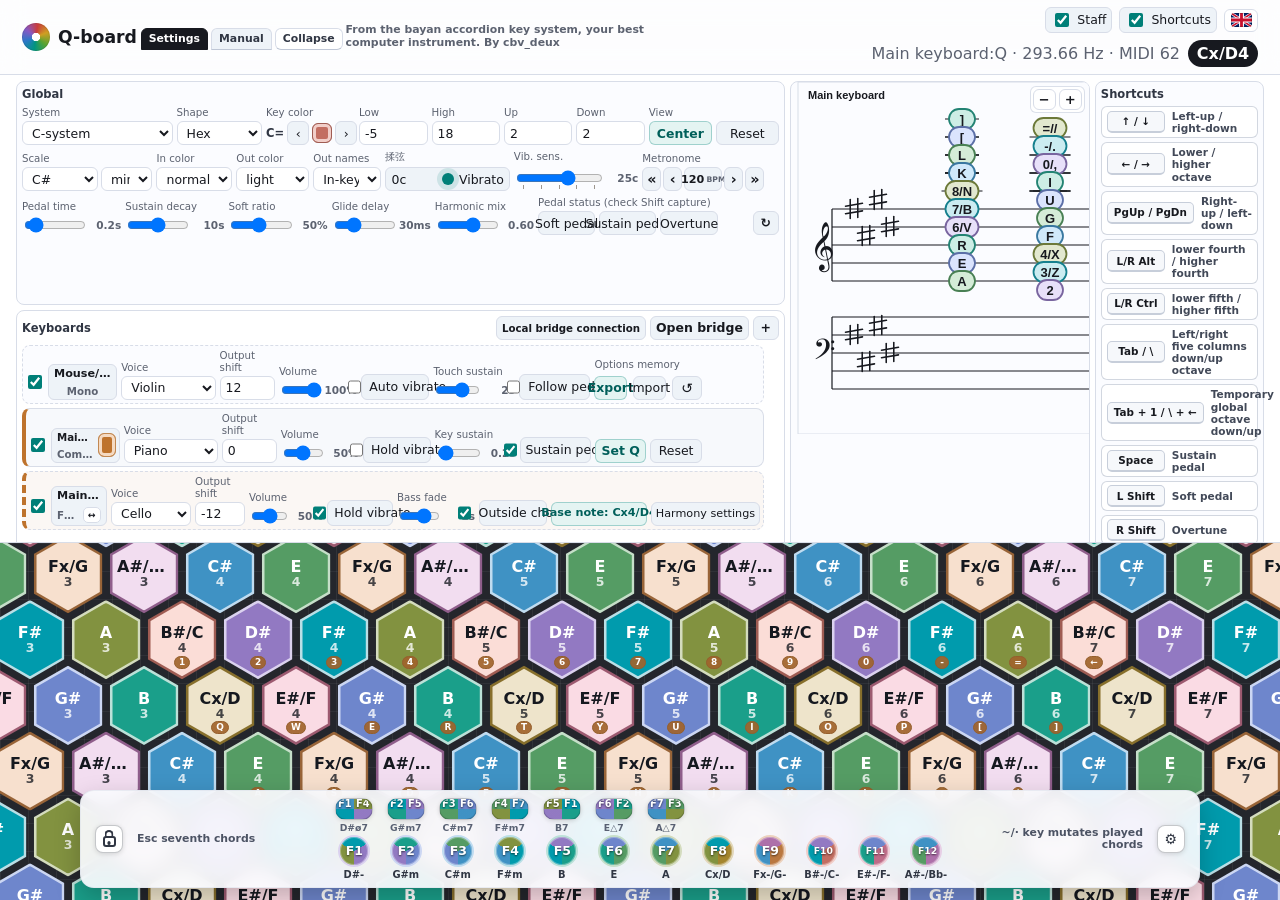
==== index.html @ 3a9ee8c2 "1" ====
<!doctype html>
<html lang="zh-CN">
<head>
  <meta charset="utf-8">
  <meta name="viewport" content="width=device-width, initial-scale=1">
  <title>Q-board / Q-键盘</title>
  <style>
    :root {
      color-scheme: light;
      --bg: #f4f7fb;
      --ink: #17191f;
      --muted: #5c6270;
      --line: #d8dde8;
      --panel: #ffffff;
      --panel-2: #eef3f8;
      --stage: #24262c;
      --accent: #007f78;
      --key-size: 66px;
      --key-slot-width: var(--key-size);
      --key-center-x: calc(var(--key-slot-width) + var(--key-gap));
      --key-step-y: calc(var(--key-center-x) * 0.8660254);
      --hex-height: calc(var(--key-size) * 1.2);
      --hex-width: calc(var(--hex-height) * 0.8660254);
      --round-size: calc(var(--key-size) * 1.1);
      --key-gap: 10px;
      --row-gap: 0px;
      --indent-step: calc(var(--key-center-x) * 0.5);
      --logo-rotation: 0deg;
      font-family:
        Inter, ui-sans-serif, system-ui, -apple-system, BlinkMacSystemFont,
        "Segoe UI", "Microsoft YaHei", sans-serif;
    }

    * {
      box-sizing: border-box;
    }

    html {
      height: 100%;
      overflow: hidden;
    }

    body {
      margin: 0;
      height: 100vh;
      height: 100dvh;
      min-height: 100vh;
      min-height: 100dvh;
      overflow: hidden;
      background: var(--bg);
      color: var(--ink);
    }

    button,
    input,
    select {
      font: inherit;
    }

    .app {
      height: 100vh;
      height: 100dvh;
      min-height: 0;
      display: flex;
      flex-direction: column;
      overflow: hidden;
    }

    .topbar {
      flex: 0 0 auto;
      display: flex;
      align-items: center;
      justify-content: space-between;
      gap: 10px;
      padding: 7px clamp(10px, 2vw, 22px);
      border-bottom: 1px solid var(--line);
      background: rgba(255, 255, 255, 0.78);
      backdrop-filter: blur(12px);
      position: sticky;
      top: 0;
      z-index: 4;
    }

    .top-actions {
      display: flex;
      align-items: center;
      justify-content: flex-end;
      flex-wrap: wrap;
      gap: 7px;
      margin-left: auto;
      min-width: 0;
    }

    .menu-tabs {
      display: flex;
      align-items: flex-end;
      gap: 3px;
      min-width: 0;
      flex: 1 1 auto;
      overflow-x: auto;
      scrollbar-width: thin;
    }

    .menu-tab {
      min-height: 22px;
      border: 1px solid var(--line);
      border-bottom-color: #bfc7d6;
      border-radius: 6px 6px 0 0;
      background: #eef3f8;
      color: #303643;
      padding: 2px 7px 3px;
      font-size: 0.68rem;
      font-weight: 800;
      white-space: nowrap;
      cursor: pointer;
    }

    .menu-tab.is-active {
      background: #17191f;
      border-color: #17191f;
      color: #ffffff;
    }

    .menu-tab.menu-collapse {
      border-radius: 6px;
      background: #ffffff;
    }

    .menu-tab.menu-collapse.is-active {
      background: #303643;
      border-color: #303643;
      color: #ffffff;
    }

    .mobile-menu-tab {
      display: none;
    }

    .brand {
      display: flex;
      align-items: center;
      gap: 8px;
      min-width: 0;
    }

    .mark {
      width: 28px;
      height: 28px;
      border-radius: 50%;
      background:
        radial-gradient(circle at 50% 50%, #ffffff 0 21%, transparent 22%),
        conic-gradient(from calc(8deg + var(--logo-rotation)), #c93c3c, #cf9e22, #58a331, #00957f, #2c78c8, #8759c4, #c93c3c);
      box-shadow: inset 0 0 0 1px rgba(0, 0, 0, 0.1);
      flex: 0 0 auto;
    }

    h1 {
      margin: 0;
      font-size: clamp(0.96rem, 1.35vw, 1.2rem);
      line-height: 1.08;
      letter-spacing: 0;
      white-space: nowrap;
    }

    .sr-only {
      position: absolute;
      width: 1px;
      height: 1px;
      padding: 0;
      margin: -1px;
      overflow: hidden;
      clip: rect(0, 0, 0, 0);
      white-space: nowrap;
      border: 0;
    }

    .language-picker {
      position: relative;
      width: 34px;
      height: 23px;
      display: grid;
      place-items: center;
      flex: 0 0 auto;
      border: 1px solid var(--line);
      border-radius: 6px;
      background: #ffffff;
    }

    .top-staff-toggle,
    .top-shortcuts-toggle {
      min-height: 23px;
      padding: 1px 7px;
      border-radius: 6px;
      font-size: 0.68rem;
      line-height: 1;
      flex: 0 0 auto;
      white-space: nowrap;
    }

    .language-picker:focus-within {
      outline: 3px solid rgba(0, 127, 120, 0.24);
      outline-offset: 2px;
    }

    .language-picker select {
      position: absolute;
      inset: 0;
      width: 100%;
      height: 100%;
      appearance: none;
      -webkit-appearance: none;
      opacity: 0;
      cursor: pointer;
    }

    .flag-badge {
      position: relative;
      width: 21px;
      height: 14px;
      overflow: hidden;
      border-radius: 3px;
      box-shadow: inset 0 0 0 1px rgba(0, 0, 0, 0.18);
      background: #eef3f8;
    }

    .flag-badge::before,
    .flag-badge::after {
      content: "";
      position: absolute;
      pointer-events: none;
    }

    .flag-badge[data-flag="cn"] {
      background:
        #de2910
        url("data:image/svg+xml,%3Csvg xmlns='http://www.w3.org/2000/svg' viewBox='0 0 30 20'%3E%3Crect width='30' height='20' fill='%23de2910'/%3E%3Cpath id='s' d='M0-1.45.43-.45 1.52-.45.64.18.98 1.2 0 .58-.98 1.2-.64.18-1.52-.45-.43-.45z' fill='%23ffde00'/%3E%3Cuse href='%23s' transform='translate(5 5) scale(2.05)'/%3E%3Cuse href='%23s' transform='translate(10.2 2.2) rotate(22) scale(.72)'/%3E%3Cuse href='%23s' transform='translate(12.2 4.4) rotate(45) scale(.72)'/%3E%3Cuse href='%23s' transform='translate(12.1 7.2) rotate(68) scale(.72)'/%3E%3Cuse href='%23s' transform='translate(10.1 9.4) rotate(88) scale(.72)'/%3E%3C/svg%3E")
        center / 100% 100% no-repeat;
    }

    .flag-badge[data-flag="gb"] {
      background:
        #012169
        url("data:image/svg+xml,%3Csvg xmlns='http://www.w3.org/2000/svg' viewBox='0 0 60 40'%3E%3Crect width='60' height='40' fill='%23012169'/%3E%3Cpath d='M0 0 60 40M60 0 0 40' stroke='%23fff' stroke-width='8'/%3E%3Cpath d='M0 0 60 40M60 0 0 40' stroke='%23c8102e' stroke-width='4.6'/%3E%3Cpath d='M30 0v40M0 20h60' stroke='%23fff' stroke-width='14'/%3E%3Cpath d='M30 0v40M0 20h60' stroke='%23c8102e' stroke-width='8'/%3E%3C/svg%3E")
        center / 100% 100% no-repeat;
    }

    .flag-badge[data-flag="fr"] {
      background: linear-gradient(90deg, #0055a4 0 33.33%, #ffffff 33.33% 66.66%, #ef4135 66.66%);
    }

    .flag-badge[data-flag="de"] {
      background: linear-gradient(#000000 0 33.33%, #dd0000 33.33% 66.66%, #ffce00 66.66%);
    }

    .flag-badge[data-flag="es"] {
      background: linear-gradient(#aa151b 0 25%, #f1bf00 25% 75%, #aa151b 75%);
    }

    .flag-badge[data-flag="br"] {
      background:
        #009b3a
        url("data:image/svg+xml,%3Csvg xmlns='http://www.w3.org/2000/svg' viewBox='0 0 30 20'%3E%3Crect width='30' height='20' fill='%23009b3a'/%3E%3Cpath d='M15 2.2 27.2 10 15 17.8 2.8 10z' fill='%23ffdf00'/%3E%3Ccircle cx='15' cy='10' r='4.35' fill='%23002776'/%3E%3Cpath d='M10.8 8.8c3.2-1 6.2-.4 8.4 1.4' fill='none' stroke='%23fff' stroke-width='.72'/%3E%3C/svg%3E")
        center / 100% 100% no-repeat;
    }

    .flag-badge[data-flag="jp"] {
      background:
        #ffffff
        url("data:image/svg+xml,%3Csvg xmlns='http://www.w3.org/2000/svg' viewBox='0 0 30 20'%3E%3Crect width='30' height='20' fill='%23fff'/%3E%3Ccircle cx='15' cy='10' r='5.2' fill='%23bc002d'/%3E%3C/svg%3E")
        center / 100% 100% no-repeat;
    }

    .flag-badge[data-flag="sa"] {
      background:
        #006c35
        url("data:image/svg+xml,%3Csvg xmlns='http://www.w3.org/2000/svg' viewBox='0 0 30 20'%3E%3Crect width='30' height='20' fill='%23006c35'/%3E%3Crect x='6' y='9.1' width='18' height='1.15' rx='.55' fill='%23fff'/%3E%3Cpath d='M8 12.6h14.2c-1.3 1.3-4.8 1.8-8.2 1.8-3 0-5.1-.6-6-1.8z' fill='%23fff'/%3E%3C/svg%3E")
        center / 100% 100% no-repeat;
    }

    .flag-badge[data-flag="ru"] {
      background: linear-gradient(#ffffff 0 33.33%, #0039a6 33.33% 66.66%, #d52b1e 66.66%);
    }

    .flag-badge[data-flag="it"] {
      background: linear-gradient(90deg, #009246 0 33.33%, #ffffff 33.33% 66.66%, #ce2b37 66.66%);
    }

    .flag-badge[data-flag="my"] {
      background:
        #cc0001
        url("data:image/svg+xml,%3Csvg xmlns='http://www.w3.org/2000/svg' viewBox='0 0 42 28'%3E%3Cpath d='M0 0h42v28H0z' fill='%23fff'/%3E%3Cg fill='%23cc0001'%3E%3Cpath d='M0 0h42v2H0zM0 4h42v2H0zM0 8h42v2H0zM0 12h42v2H0zM0 16h42v2H0zM0 20h42v2H0zM0 24h42v2H0z'/%3E%3C/g%3E%3Cpath d='M0 0h21v16H0z' fill='%23010066'/%3E%3Ccircle cx='8.5' cy='8' r='4.7' fill='%23ffcc00'/%3E%3Ccircle cx='10.2' cy='8' r='4.7' fill='%23010066'/%3E%3Cpath d='M15.8 4.2l.7 2.2 2.2-.7-1.4 1.9 1.9 1.4-2.3.1.1 2.3-1.5-1.8-1.8 1.5.6-2.2-2.2-.6 2-1.2-1.2-2 2.1.8z' fill='%23ffcc00'/%3E%3C/svg%3E")
        center / 100% 100% no-repeat;
    }

    .flag-badge[data-flag="vn"] {
      background:
        #da251d
        url("data:image/svg+xml,%3Csvg xmlns='http://www.w3.org/2000/svg' viewBox='0 0 30 20'%3E%3Crect width='30' height='20' fill='%23da251d'/%3E%3Cpath d='M15 3.2l1.8 5.2h5.5l-4.5 3.2 1.7 5.2-4.5-3.2-4.5 3.2 1.7-5.2-4.5-3.2h5.5z' fill='%23ffdf00'/%3E%3C/svg%3E")
        center / 100% 100% no-repeat;
    }

    .flag-badge[data-flag="tr"] {
      background:
        #e30a17
        url("data:image/svg+xml,%3Csvg xmlns='http://www.w3.org/2000/svg' viewBox='0 0 30 20'%3E%3Crect width='30' height='20' fill='%23e30a17'/%3E%3Ccircle cx='12' cy='10' r='5.2' fill='%23fff'/%3E%3Ccircle cx='13.5' cy='10' r='4.1' fill='%23e30a17'/%3E%3Cpath d='M19.2 6.7l.8 2.1 2.2-.1-1.7 1.4.8 2.1-1.9-1.2-1.7 1.4.5-2.2-1.9-1.2 2.2-.2z' fill='%23fff'/%3E%3C/svg%3E")
        center / 100% 100% no-repeat;
    }

    .flag-badge[data-flag="kr"] {
      background:
        #ffffff
        url("data:image/svg+xml,%3Csvg xmlns='http://www.w3.org/2000/svg' viewBox='0 0 30 20'%3E%3Crect width='30' height='20' fill='%23fff'/%3E%3Cg transform='translate(15 10) rotate(-33)'%3E%3Cpath d='M0-4a4 4 0 1 1 0 8 2 2 0 1 0 0-4 2 2 0 1 1 0-4z' fill='%23cd2e3a'/%3E%3Cpath d='M0 4a4 4 0 1 1 0-8 2 2 0 1 0 0 4 2 2 0 1 1 0 4z' fill='%230047a0'/%3E%3C/g%3E%3Cg stroke='%23000' stroke-width='1.05'%3E%3Cpath d='M5.4 4.2l4.2 2.8M4.5 5.6l4.2 2.8M20.4 13l4.2 2.8M21.3 11.6l4.2 2.8M21.3 4.2l-4.2 2.8M22.2 5.6L18 8.4M8.7 11.6l-4.2 2.8M9.6 13l-4.2 2.8'/%3E%3C/g%3E%3C/svg%3E")
        center / 100% 100% no-repeat;
    }

    .readout {
      display: flex;
      align-items: center;
      justify-content: flex-end;
      gap: 8px;
      min-width: 250px;
      color: var(--muted);
      text-align: right;
    }

    .readout strong {
      display: inline-flex;
      min-width: 70px;
      justify-content: center;
      padding: 4px 8px;
      border-radius: 999px;
      background: #17191f;
      color: #fff;
      letter-spacing: 0;
    }

    .app-tagline {
      max-width: 360px;
      color: var(--muted);
      font-size: 0.68rem;
      font-weight: 750;
      line-height: 1.18;
      text-align: left;
      flex: 0 1 360px;
    }

    .controls {
      flex: 0 0 auto;
      display: grid;
      grid-template-columns: minmax(0, 1fr);
      grid-template-areas: "panel";
      gap: 5px;
      max-height: min(52vh, 560px);
      max-height: min(52dvh, 560px);
      padding: 6px clamp(7px, 1.4vw, 16px);
      overflow: auto;
      border-bottom: 1px solid var(--line);
      background: var(--panel);
      align-items: start;
      overscroll-behavior: contain;
    }

    .controls.is-collapsed {
      display: none;
    }

    .control-section {
      display: grid;
      gap: 5px;
      padding: 5px;
      border: 1px solid var(--line);
      border-radius: 8px;
      background: #fbfcff;
      align-content: start;
    }

    .global-section {
      grid-area: global;
    }

    .shortcut-section {
      grid-area: shortcuts;
    }

    .manual-section {
      grid-area: manual;
    }

    .section-heading {
      color: #303643;
      font-size: 0.72rem;
      font-weight: 800;
    }

    .control-grid {
      display: grid;
      grid-template-columns:
        minmax(92px, 0.88fr)
        minmax(58px, 0.5fr)
        minmax(74px, 0.52fr)
        repeat(4, minmax(44px, 0.4fr))
        minmax(112px, 0.76fr);
      gap: 4px;
      align-items: end;
    }

    .layout-row .view-control .button-group {
      grid-template-columns: repeat(2, minmax(42px, 1fr));
    }

    .control-grid.music-row {
      grid-template-columns:
        minmax(98px, 0.86fr)
        minmax(56px, 0.5fr)
        minmax(52px, 0.48fr)
        minmax(58px, 0.45fr)
        minmax(92px, 0.82fr)
        minmax(92px, 0.82fr)
        minmax(112px, 0.9fr);
    }

    .control-grid.pedal-row {
      grid-template-columns:
        repeat(5, minmax(76px, 0.68fr))
        minmax(230px, 1.65fr);
      gap: 4px;
      align-items: end;
    }

    .pedal-state-buttons {
      display: grid;
      grid-template-columns: repeat(4, minmax(48px, 1fr));
      gap: 4px;
    }

    .keyboard-section-head {
      display: flex;
      align-items: center;
      justify-content: space-between;
      gap: 8px;
    }

    .keyboard-head-actions {
      display: flex;
      align-items: center;
      justify-content: flex-end;
      gap: 4px;
    }

    .bridge-head-button {
      min-height: 24px;
      padding: 2px 7px;
      border-radius: 6px;
      font-size: 0.68rem;
      font-weight: 800;
      white-space: nowrap;
    }

    .add-hid-button,
    .pedal-mirror-toggle {
      width: 26px;
      min-height: 24px;
      padding: 0;
      border-radius: 7px;
      font-size: 0.92rem;
      font-weight: 900;
      line-height: 1;
    }

    .pedal-mirror-toggle {
      justify-self: end;
    }

    .shortcut-list {
      display: grid;
      gap: 4px;
      align-content: start;
      margin: 0;
    }

    .shortcut-list dt,
    .shortcut-list dd {
      margin: 0;
    }

    .shortcut-item {
      display: grid;
      grid-template-columns: minmax(58px, auto) minmax(0, 1fr);
      gap: 7px;
      align-items: center;
      padding: 3px 5px;
      border: 1px solid rgba(178, 187, 202, 0.58);
      border-radius: 6px;
      background: #ffffff;
    }

    .shortcut-key {
      display: inline-flex;
      justify-content: center;
      align-items: center;
      min-height: 22px;
      padding: 2px 6px;
      border: 1px solid #c7ceda;
      border-bottom-width: 2px;
      border-radius: 5px;
      background: #f6f8fb;
      color: #17191f;
      font-size: 0.65rem;
      font-weight: 900;
      line-height: 1;
      text-align: center;
    }

    .shortcut-desc {
      color: #424958;
      font-size: 0.66rem;
      font-weight: 700;
      line-height: 1.15;
    }

    .inline-pair {
      display: grid;
      grid-template-columns: 1fr 0.68fr;
      gap: 3px;
    }

    .control-grid > *,
    .profile-row > * {
      min-width: 0;
    }

    .control {
      display: grid;
      gap: 3px;
      min-width: 0;
    }

    .control label,
    .group-label {
      font-size: 0.64rem;
      color: var(--muted);
    }

    .control select,
    .control input[type="number"],
    .control input[type="range"] {
      width: 100%;
      min-width: 0;
    }

    select,
    input[type="number"] {
      min-height: 24px;
      border: 1px solid var(--line);
      border-radius: 6px;
      background: #fff;
      color: var(--ink);
      padding: 2px 5px;
      outline: none;
      font-size: 0.78rem;
    }

    select:focus,
    input[type="number"]:focus,
    input[type="range"]:focus-visible,
    button:focus-visible,
    .vibrato-pad:focus-visible {
      outline: 3px solid rgba(0, 127, 120, 0.24);
      outline-offset: 2px;
    }

    .button-group {
      display: grid;
      grid-template-columns: repeat(3, minmax(42px, 1fr));
      gap: 4px;
    }

    .button-group.two {
      grid-template-columns: repeat(2, minmax(42px, 1fr));
    }

    .color-stepper {
      display: grid;
      grid-template-columns: auto 22px 20px 22px;
      gap: 3px;
      align-items: center;
      min-height: 24px;
    }

    .color-step {
      min-width: 0;
      width: 22px;
      padding: 0;
    }

    .metronome-stepper {
      display: grid;
      grid-template-columns: 19px 19px minmax(38px, 0.72fr) 19px 19px;
      gap: 2px;
      align-items: center;
      min-height: 24px;
    }

    .metro-step,
    .metro-display {
      min-width: 0;
      min-height: 24px;
      border: 1px solid var(--line);
      border-radius: 6px;
      background: var(--panel-2);
      color: var(--ink);
      cursor: pointer;
    }

    .metro-step {
      padding: 0;
      font-size: 0.9rem;
      font-weight: 900;
      line-height: 1;
    }

    .metro-display {
      display: inline-flex;
      align-items: center;
      justify-content: center;
      gap: 2px;
      padding: 0 2px;
      font-size: 0.7rem;
      font-weight: 900;
      white-space: nowrap;
    }

    .metro-display small {
      color: var(--muted);
      font-size: 0.48rem;
      font-weight: 900;
    }

    .metro-step:hover,
    .metro-display:hover {
      border-color: rgba(0, 127, 120, 0.42);
      background: #eef8f6;
    }

    .metro-display.is-active {
      border-color: #17191f;
      background: #17191f;
      color: #fff;
    }

    .metro-display.is-active small {
      color: rgba(255, 255, 255, 0.72);
    }

    .pedal-toggle.is-active {
      border-color: #17191f;
      background: #17191f;
      color: #fff;
    }

    .color-equals {
      color: #303643;
      font-size: 0.72rem;
      font-weight: 800;
      text-align: right;
      white-space: nowrap;
    }

    .color-swatch {
      --swatch-hue: 5;
      width: 20px;
      height: 20px;
      border: 1px solid hsl(var(--swatch-hue) 48% 54%);
      border-radius: 6px;
      background: hsl(var(--swatch-hue) 62% 46%);
      box-shadow: inset 0 0 0 3px hsl(var(--swatch-hue) 72% 86%);
    }

    @supports (color: oklch(60% 0.1 30)) {
      .color-swatch {
        border-color: oklch(55% 0.09 var(--swatch-hue));
        background: oklch(63% 0.11 var(--swatch-hue));
        box-shadow: inset 0 0 0 3px oklch(88% 0.04 var(--swatch-hue));
      }
    }

    .keyboard-section {
      grid-area: keyboard;
      grid-template-rows: auto minmax(0, auto);
      align-content: start;
      background: #ffffff;
    }

    .keyboard-layout {
      display: block;
      min-width: 0;
      min-height: 0;
      overflow-y: auto;
      overscroll-behavior: contain;
      scrollbar-gutter: stable;
    }

    .keyboard-layout.has-fixed-profile-height {
      height: var(--keyboard-settings-height);
    }

    .keyboard-section-body {
      display: grid;
      grid-template-columns: minmax(0, 1fr);
      gap: 5px;
      min-width: 0;
      align-items: start;
    }

    .keyboard-section-body.is-bridge-open {
      grid-template-columns: 92px minmax(0, 1fr);
    }

    .bridge-panel {
      display: grid;
      grid-template-rows: auto auto auto minmax(0, 1fr) auto;
      gap: 6px;
      width: 92px;
      height: var(--keyboard-settings-height, auto);
      min-height: 0;
      padding: 6px;
      overflow: hidden;
      border: 1px solid var(--line);
      border-radius: 7px;
      background: #f7f9fc;
      text-align: center;
    }

    .bridge-panel[hidden] {
      display: none;
    }

    .bridge-panel-title {
      overflow: hidden;
      font-size: 0.72rem;
      font-weight: 900;
      text-overflow: ellipsis;
      white-space: nowrap;
    }

    .bridge-panel-status {
      display: grid;
      justify-items: center;
      gap: 3px;
      font-size: 0.63rem;
      font-weight: 800;
      line-height: 1.2;
    }

    .bridge-status-dot {
      width: 9px;
      height: 9px;
      border: 1px solid #a6afbd;
      border-radius: 50%;
      background: #d8dde6;
    }

    .bridge-panel.is-connected .bridge-status-dot {
      border-color: #278a59;
      background: #43bc78;
    }

    .bridge-panel-clients,
    .bridge-panel-path {
      overflow: hidden;
      color: var(--muted);
      font-size: 0.57rem;
      line-height: 1.25;
      overflow-wrap: anywhere;
    }

    .bridge-panel-path {
      align-self: start;
      max-height: 100%;
    }

    .bridge-panel-button {
      width: 100%;
      min-height: 28px;
      padding: 2px;
      font-size: 0.64rem;
    }

    .bridge-directory-dialog {
      width: min(520px, calc(100vw - 24px));
      padding: 0;
      overflow: hidden;
      border: 1px solid var(--line-strong);
      border-radius: 8px;
      box-shadow: 0 18px 54px rgba(23, 25, 31, 0.24);
      background: #ffffff;
      color: var(--ink);
    }

    .bridge-directory-dialog::backdrop {
      background: rgba(23, 25, 31, 0.3);
    }

    .bridge-directory-head {
      display: flex;
      align-items: center;
      justify-content: space-between;
      gap: 8px;
      padding: 9px 11px;
      border-bottom: 1px solid var(--line);
      font-weight: 900;
    }

    .bridge-directory-body {
      display: grid;
      gap: 9px;
      padding: 11px;
    }

    .bridge-directory-body label {
      display: grid;
      gap: 4px;
      color: var(--muted);
      font-size: 0.72rem;
      font-weight: 800;
    }

    .bridge-directory-body input[type="text"] {
      width: 100%;
      min-height: 34px;
    }

    .bridge-directory-actions {
      display: grid;
      grid-template-columns: repeat(3, minmax(0, 1fr));
      gap: 5px;
    }

    .bass-base-button {
      white-space: normal;
      line-height: 1.15;
      overflow-wrap: anywhere;
    }

    .profile-rows {
      display: grid;
      gap: 4px;
    }

    .profile-row {
      --profile-hue: 5;
      display: grid;
      grid-template-columns:
        minmax(78px, 0.56fr)
        minmax(80px, 0.58fr)
        minmax(50px, 0.34fr)
        minmax(74px, 0.48fr)
        minmax(66px, 0.42fr)
        minmax(78px, 0.5fr)
        minmax(68px, 0.44fr)
        minmax(96px, 0.66fr)
        minmax(54px, auto);
      gap: 4px;
      align-items: end;
      padding: 3px;
      border: 1px solid var(--line);
      border-radius: 8px;
      background: #f7f9fc;
    }

    .profile-row[data-profile-color] {
      border-left: 4px solid hsl(var(--profile-hue) 62% 46%);
    }

    .profile-row.is-pointer {
      border-style: dashed;
      background: #fbfcff;
    }

    .profile-row.is-bass {
      border-style: dashed;
      background: hsl(var(--profile-hue) 46% 97%);
    }

    .profile-row.is-external-bass {
      border-style: dashed;
    }

    .profile-row.is-disabled {
      opacity: 0.68;
    }

    .profile-title {
      display: grid;
      grid-template-columns: auto minmax(0, 1fr);
      gap: 4px;
      align-items: stretch;
      min-width: 0;
    }

    .profile-title.has-color {
      position: relative;
      grid-template-columns: auto minmax(0, 1fr);
    }

    .profile-title.has-color .profile-name {
      padding-inline-end: 26px;
    }

    .profile-color-button {
      width: 18px;
      min-width: 18px;
      height: 24px;
      padding: 0;
      border: 1px solid hsl(var(--profile-hue) 48% 54%);
      border-radius: 6px;
      background: hsl(var(--profile-hue) 62% 46%);
      box-shadow: inset 0 0 0 3px hsl(var(--profile-hue) 72% 86%);
      cursor: pointer;
    }

    .profile-title.has-color > .profile-color-button {
      position: absolute;
      z-index: 2;
      top: 50%;
      inset-inline-end: 4px;
      transform: translateY(-50%);
    }

    .profile-action-dialog {
      width: min(360px, calc(100vw - 28px));
      padding: 0;
      border: 1px solid var(--line);
      border-radius: 8px;
      background: #fff;
      color: var(--ink);
      box-shadow: 0 18px 48px rgba(22, 31, 45, 0.28);
    }

    .profile-action-dialog::backdrop {
      background: rgba(22, 31, 45, 0.35);
    }

    .profile-action-dialog-head {
      display: flex;
      align-items: center;
      justify-content: space-between;
      gap: 10px;
      padding: 12px 14px;
      border-bottom: 1px solid var(--line);
      font-weight: 800;
    }

    .profile-action-dialog-body {
      display: grid;
      grid-template-columns: 1fr 1fr;
      gap: 8px;
      padding: 14px;
    }

    .profile-action-dialog-body .command {
      min-height: 38px;
    }

    .profile-enable-switch {
      display: grid;
      place-items: center;
      min-width: 18px;
      min-height: 24px;
      cursor: pointer;
    }

    .profile-enable-switch input {
      width: 14px;
      height: 14px;
      margin: 0;
      accent-color: var(--accent);
    }

    .profile-name {
      min-height: 24px;
      justify-content: flex-start;
      text-align: left;
      font-weight: 800;
      flex-direction: column;
      align-items: flex-start;
      gap: 2px;
      min-width: 0;
      overflow: hidden;
      white-space: normal;
    }

    .profile-name span,
    .profile-name small {
      max-width: 100%;
      overflow: hidden;
      text-overflow: ellipsis;
      white-space: nowrap;
    }

    .profile-name small {
      color: var(--muted);
      font-size: 0.64rem;
      font-weight: 700;
    }

    .profile-name .bass-source-line {
      display: inline-flex;
      align-items: center;
      gap: 3px;
      max-width: 100%;
    }

    .bass-key-mode-button {
      min-width: 18px;
      height: 16px;
      border: 1px solid var(--line);
      border-radius: 5px;
      padding: 0 4px;
      background: #ffffff;
      color: var(--ink);
      font-size: 0.58rem;
      font-weight: 900;
      line-height: 1;
      cursor: pointer;
    }

    .profile-static-name {
      cursor: default;
    }

    .profile-static-name:hover {
      border-color: var(--line);
      background: var(--panel-2);
    }

    .profile-volume {
      display: grid;
      grid-template-columns: minmax(0, 1fr) auto;
      gap: 3px;
      align-items: center;
    }

    .profile-volume output {
      min-width: 34px;
      color: var(--muted);
      font-size: 0.66rem;
      font-weight: 800;
      text-align: right;
    }

    .profile-long-vibrato {
      align-self: end;
      min-width: 0;
    }

    .profile-follow-pedal {
      align-self: end;
      min-width: 0;
    }

    .profile-placeholder {
      min-height: 24px;
    }

    .manual-body {
      display: grid;
      gap: 8px;
      color: #303643;
      font-size: 0.82rem;
      line-height: 1.45;
      max-height: min(48vh, 520px);
      overflow: auto;
      padding: 2px 2px 4px;
    }

    .manual-body h3 {
      margin: 0 0 3px;
      color: #17191f;
      font-size: 0.86rem;
    }

    .manual-body p,
    .manual-body ul {
      margin: 0;
    }

    .manual-body ul {
      padding-left: 1.2rem;
    }

    html[dir="rtl"] .manual-body ul {
      padding-left: 0;
      padding-right: 1.2rem;
    }

    .command,
    .toggle,
    .vibrato-pad,
    .color-step {
      min-height: 24px;
      border: 1px solid var(--line);
      border-radius: 6px;
      background: var(--panel-2);
      color: var(--ink);
      padding: 2px 5px;
      display: inline-flex;
      align-items: center;
      justify-content: center;
      gap: 5px;
      user-select: none;
      white-space: nowrap;
      font-size: 0.78rem;
    }

    .command,
    .toggle {
      cursor: pointer;
    }

    .command:hover,
    .toggle:hover,
    .vibrato-pad:hover,
    .color-step:hover {
      border-color: #aab4c3;
      background: #e7edf4;
    }

    .command.profile-static-name:hover {
      border-color: var(--line);
      background: var(--panel-2);
    }

    .command.is-tight-label,
    .toggle.is-tight-label,
    .menu-tab.is-tight-label {
      font-size: 0.7rem;
    }

    .command.is-tiny-label,
    .toggle.is-tiny-label,
    .menu-tab.is-tiny-label {
      font-size: 0.64rem;
    }

    .command:disabled {
      cursor: not-allowed;
      opacity: 0.45;
    }

    .command.primary {
      background: #e4f4f2;
      border-color: rgba(0, 127, 120, 0.3);
      color: #005f5a;
      font-weight: 700;
    }

    .toggle input {
      width: 14px;
      height: 14px;
      accent-color: var(--accent);
    }

    .vibrato-pad {
      position: relative;
      overflow: hidden;
      justify-content: space-between;
      cursor: ew-resize;
      --bend-x: 50%;
    }

    .vibrato-pad::before {
      content: "";
      position: absolute;
      top: 5px;
      bottom: 5px;
      left: 50%;
      width: 1px;
      background: rgba(23, 25, 31, 0.32);
    }

    .vibrato-pad::after {
      content: "";
      position: absolute;
      top: 50%;
      left: var(--bend-x);
      width: 12px;
      height: 12px;
      border-radius: 50%;
      background: var(--accent);
      transform: translate(-50%, -50%);
      box-shadow: 0 0 0 5px rgba(0, 127, 120, 0.14);
    }

    .vibrato-pad span {
      position: relative;
      z-index: 1;
    }

    .stage-wrap {
      flex: 1 1 auto;
      width: 100%;
      height: auto;
      min-height: 0;
      overflow: hidden;
      position: relative;
      display: grid;
      grid-template-columns: minmax(0, 1fr);
      grid-template-rows: minmax(0, 1fr);
      background:
        linear-gradient(90deg, rgba(255,255,255,0.06) 1px, transparent 1px),
        linear-gradient(180deg, rgba(255,255,255,0.05) 1px, transparent 1px),
        var(--stage);
      background-size: 28px 28px;
    }

    .keyboard-scroll {
      grid-area: 1 / 1;
      width: 100%;
      height: 100%;
      min-height: 0;
      overflow: auto;
      padding: 18px 0 30px;
      scrollbar-color: #7b8290 var(--stage);
    }

    .keyboard-scroll.is-touch-vibrato-locked {
      overflow: hidden;
      touch-action: none;
      overscroll-behavior: contain;
    }

    .touch-vibrato-pan-overlay {
      position: absolute;
      inset: 0;
      z-index: 34;
      pointer-events: none;
    }

    .touch-vibrato-pan-overlay[hidden] {
      display: none;
    }

    .bass-dock {
      position: fixed;
      left: 50%;
      bottom: max(12px, env(safe-area-inset-bottom));
      z-index: 32;
      display: grid;
      gap: 6px;
      align-items: center;
      justify-content: center;
      width: min(calc(100vw - 24px), 1120px);
      padding: 7px 14px;
      border: 1px solid rgba(216, 221, 232, 0.48);
      border-radius: 14px;
      background: rgba(251, 252, 255, 0.92);
      box-shadow: 0 10px 26px rgba(0, 0, 0, 0.22);
      transform: translateX(-50%);
      backdrop-filter: blur(10px);
    }

    .bass-dock-row {
      display: grid;
      grid-template-columns: auto minmax(142px, 1fr) auto minmax(142px, 1fr) auto;
      gap: 14px;
      align-items: center;
      width: 100%;
      min-width: 0;
    }

    .bass-source-frame {
      --profile-hue: 5;
      position: relative;
      display: block;
      min-width: 0;
      padding: 9px 9px 5px;
      border: 2px solid hsl(var(--profile-hue) 52% 48%);
      border-radius: 9px;
      background: hsl(var(--profile-hue) 68% 94% / 0.96);
    }

    .bass-source-label {
      position: absolute;
      top: -0.62rem;
      left: 9px;
      max-width: 86px;
      padding: 0 4px;
      background: hsl(var(--profile-hue) 68% 94% / 0.98);
      color: #303643;
      font-size: 0.62rem;
      font-weight: 900;
      overflow: hidden;
      text-overflow: ellipsis;
      white-space: nowrap;
    }

    .bass-dock[hidden] {
      display: none;
    }

    .bass-dock.is-touch-lock-only {
      grid-template-columns: auto;
      width: auto;
      padding: 8px;
      border-radius: 999px;
    }

    .bass-dock-hint {
      min-width: 0;
      color: #4c5364;
      font-size: 0.68rem;
      font-weight: 850;
      line-height: 1.12;
      text-wrap: balance;
      white-space: normal;
    }

    .bass-dock-hint.is-left {
      text-align: left;
    }

    .bass-dock-hint.is-right {
      text-align: right;
    }

    .bass-dock-keys {
      display: flex;
      gap: 10px;
      align-items: end;
      justify-content: center;
      min-width: 0;
    }

    .bass-settings-button,
    .bass-touch-lock-button,
    .touch-vibrato-pan-button {
      width: 28px;
      height: 28px;
      border: 1px solid rgba(48, 54, 67, 0.28);
      border-radius: 8px;
      background: #ffffff;
      color: #303643;
      display: grid;
      place-items: center;
      font-size: 0.9rem;
      font-weight: 900;
      line-height: 1;
      padding: 0;
      cursor: pointer;
      box-shadow: 0 1px 5px rgba(0, 0, 0, 0.14);
    }

    .bass-settings-button.is-open,
    .bass-settings-button:hover,
    .bass-touch-lock-button.is-active,
    .bass-touch-lock-button:hover,
    .touch-vibrato-pan-button:hover {
      border-color: #17191f;
      background: #17191f;
      color: #ffffff;
    }

    .bass-touch-lock-button,
    .touch-vibrato-pan-button {
      touch-action: none;
    }

    .touch-vibrato-pan-button {
      position: absolute;
      bottom: 18px;
      width: 42px;
      height: 42px;
      border-radius: 11px;
      font-size: 1.5rem;
      pointer-events: auto;
    }

    .touch-vibrato-pan-button.is-left {
      left: 12px;
    }

    .touch-vibrato-pan-button.is-right {
      right: 12px;
    }

    .bass-lock-icon {
      position: relative;
      display: block;
      width: 13px;
      height: 11px;
      margin-top: 5px;
      border: 2px solid currentColor;
      border-radius: 3px;
      box-sizing: border-box;
    }

    .bass-lock-icon::before {
      content: "";
      position: absolute;
      left: 50%;
      bottom: 100%;
      width: 9px;
      height: 8px;
      border: 2px solid currentColor;
      border-bottom: 0;
      border-radius: 8px 8px 0 0;
      box-sizing: border-box;
      transform: translateX(-50%);
    }

    .bass-lock-icon::after {
      content: "";
      position: absolute;
      left: 50%;
      top: 3px;
      width: 3px;
      height: 4px;
      border-radius: 999px;
      background: currentColor;
      transform: translateX(-50%);
    }

    .bass-button-wrap {
      display: grid;
      gap: 3px;
      justify-items: center;
      min-width: 42px;
    }

    .bass-seventh-button {
      --bass-left-top-hue: 0;
      --bass-right-top-hue: 60;
      --bass-left-bottom-hue: 120;
      --bass-right-bottom-hue: 180;
      --bass-center-hue: 0;
      width: 38px;
      height: 22px;
      position: relative;
      display: grid;
      grid-template-columns: 1fr 1fr;
      overflow: hidden;
      border: 1px solid rgba(23, 25, 31, 0.24);
      border-radius: 999px;
      padding: 0;
      color: #ffffff;
      cursor: pointer;
      box-shadow: 0 1px 4px rgba(0, 0, 0, 0.14);
      background:
        linear-gradient(to right, hsl(var(--bass-left-top-hue) 62% 46%) 0 50%, hsl(var(--bass-right-top-hue) 62% 46%) 50% 100%) top / 100% 50% no-repeat,
        linear-gradient(to right, hsl(var(--bass-left-bottom-hue) 62% 46%) 0 50%, hsl(var(--bass-right-bottom-hue) 62% 46%) 50% 100%) bottom / 100% 50% no-repeat;
      touch-action: none;
    }

    .bass-seventh-button span {
      position: relative;
      z-index: 2;
      display: grid;
      place-items: center;
      min-width: 0;
      font-size: 0.62rem;
      font-weight: 900;
      line-height: 1;
      pointer-events: none;
      text-shadow: 0 1px 2px rgba(0, 0, 0, 0.62);
    }

    .bass-seventh-button span.is-long-key {
      font-size: 0.48rem;
      line-height: 0.9;
    }

    .bass-seventh-button.is-ninth {
      width: 38px;
      height: 22px;
      border-radius: 999px;
      background:
        linear-gradient(to right, hsl(var(--bass-left-top-hue) 62% 46%) 0 50%, hsl(var(--bass-right-top-hue) 62% 46%) 50% 100%) top / 100% 50% no-repeat,
        linear-gradient(to right, hsl(var(--bass-left-bottom-hue) 62% 46%) 0 50%, hsl(var(--bass-right-bottom-hue) 62% 46%) 50% 100%) bottom / 100% 50% no-repeat;
    }

    .bass-seventh-button.is-ninth::after {
      content: none;
    }

    .bass-seventh-button.is-ninth span {
      z-index: 3;
      align-self: center;
      justify-self: center;
    }

    .bass-seventh-button.is-ninth .bass-ninth-center {
      z-index: 2;
      width: 19px;
      height: 11px;
      border-radius: 999px;
      box-shadow:
        inset 0 0 0 1px rgba(255, 255, 255, 0.34),
        0 0 0 1px rgba(0, 0, 0, 0.16);
    }

    .bass-ninth-center {
      content: "";
      position: absolute;
      left: 50%;
      top: 50%;
      z-index: 1;
      width: 19px;
      height: 11px;
      border: 0;
      border-radius: 999px;
      background: hsl(var(--bass-center-hue) 62% 46%);
      transform: translate(-50%, -50%);
      box-shadow: none;
      pointer-events: none;
    }

    .bass-button {
      --bass-root-hue: 0;
      --bass-third-hue: 80;
      --bass-fifth-hue: 160;
      --bass-seventh-hue: 220;
      --bass-ninth-hue: 20;
      width: 32px;
      height: 32px;
      border: 2px solid hsl(var(--bass-root-hue) 72% 86%);
      border-radius: 50%;
      position: relative;
      display: grid;
      place-items: center;
      overflow: hidden;
      background: conic-gradient(
        from -60deg,
        hsl(var(--bass-third-hue) 62% 46%) 0deg 120deg,
        hsl(var(--bass-root-hue) 62% 46%) 120deg 240deg,
        hsl(var(--bass-fifth-hue) 62% 46%) 240deg 360deg
      );
      color: #ffffff;
      font-size: 0.78rem;
      font-weight: 900;
      line-height: 1;
      cursor: pointer;
      box-shadow: inset 0 0 0 1px rgba(255, 255, 255, 0.32);
      text-shadow: 0 1px 2px rgba(0, 0, 0, 0.62);
      touch-action: none;
    }

    .bass-button.is-seventh {
      background: conic-gradient(
        from -45deg,
        hsl(var(--bass-third-hue) 62% 46%) 0deg 90deg,
        hsl(var(--bass-seventh-hue) 62% 46%) 90deg 180deg,
        hsl(var(--bass-fifth-hue) 62% 46%) 180deg 270deg,
        hsl(var(--bass-root-hue) 62% 46%) 270deg 360deg
      );
    }

    .bass-button.is-ninth {
      background:
        radial-gradient(circle at center, hsl(var(--bass-root-hue) 62% 46%) 0 31%, transparent 32%),
        conic-gradient(
          from -45deg,
          hsl(var(--bass-ninth-hue) 62% 46%) 0deg 90deg,
          hsl(var(--bass-fifth-hue) 62% 46%) 90deg 180deg,
          hsl(var(--bass-seventh-hue) 62% 46%) 180deg 270deg,
          hsl(var(--bass-third-hue) 62% 46%) 270deg 360deg
        );
    }

    .bass-button-key {
      position: relative;
      z-index: 2;
      display: grid;
      place-items: center;
      width: 100%;
      height: 100%;
      min-width: 0;
      text-align: center;
      pointer-events: none;
    }

    .bass-button-key.is-long-key {
      font-size: 0.58rem;
      line-height: 0.9;
    }

    .bass-button.is-active {
      transform: translateY(2px) scale(0.95);
      filter: brightness(0.82);
    }

    .bass-seventh-button.is-active {
      transform: translateY(1px) scale(0.96);
      filter: brightness(0.84);
    }

    .bass-chord-name {
      max-width: 48px;
      color: #303643;
      font-size: 0.62rem;
      font-weight: 800;
      line-height: 1;
      text-align: center;
      white-space: nowrap;
    }

    .bass-seventh-name {
      color: #596173;
      font-size: 0.58rem;
    }

    .bass-config-popover {
      position: fixed;
      right: 12px;
      bottom: calc(74px + env(safe-area-inset-bottom));
      z-index: 36;
      width: min(96vw, 960px);
      max-height: min(70vh, 620px);
      max-height: min(70dvh, 620px);
      display: grid;
      grid-template-rows: auto 1fr;
      overflow: hidden;
      border: 1px solid rgba(216, 221, 232, 0.86);
      border-radius: 10px;
      background: rgba(251, 252, 255, 0.98);
      box-shadow: 0 22px 48px rgba(0, 0, 0, 0.28);
      backdrop-filter: blur(12px);
    }

    .bass-config-popover[hidden] {
      display: none;
    }

    .bass-config-head {
      display: flex;
      align-items: center;
      justify-content: space-between;
      gap: 12px;
      padding: 10px 12px;
      border-bottom: 1px solid var(--line);
      background: #eef3f8;
    }

    .bass-config-title {
      color: #17191f;
      font-size: 0.9rem;
      font-weight: 900;
    }

    .bass-config-title-group {
      display: flex;
      align-items: center;
      gap: 8px;
      min-width: 0;
    }

    .bass-config-source {
      width: min(210px, 34vw);
      min-height: 28px;
    }

    .bass-config-title-group {
      display: flex;
      align-items: center;
      gap: 8px;
      min-width: 0;
    }

    .bass-config-source {
      width: min(210px, 34vw);
      min-height: 28px;
    }

    .bass-config-actions {
      display: flex;
      align-items: center;
      gap: 8px;
    }

    .bass-config-reset,
    .bass-config-close {
      height: 28px;
      border: 1px solid #aab4c3;
      border-radius: 8px;
      background: #fff;
      color: #303643;
      font-weight: 900;
      cursor: pointer;
    }

    .bass-config-reset {
      padding: 0 10px;
      font-size: 0.72rem;
      white-space: nowrap;
    }

    .bass-config-close {
      width: 28px;
      font-size: 1rem;
    }

    .bass-config-body {
      min-height: 0;
      overflow: auto;
      padding: 12px;
    }

    .bass-config-section + .bass-config-section {
      margin-top: 14px;
    }

    .bass-config-section-title {
      margin: 0 0 8px;
      color: #17191f;
      font-size: 0.82rem;
      font-weight: 900;
    }

    .bass-config-grid {
      display: grid;
      grid-template-columns: repeat(auto-fit, minmax(214px, 1fr));
      gap: 10px;
    }

    .bass-config-card {
      display: grid;
      grid-template-columns: auto minmax(0, 1fr);
      gap: 8px;
      align-items: start;
      min-width: 0;
      padding: 8px;
      border: 1px solid #d8dde8;
      border-radius: 8px;
      background: #ffffff;
    }

    .bass-config-preview {
      --bass-root-hue: 0;
      --bass-third-hue: 80;
      --bass-fifth-hue: 160;
      --bass-seventh-hue: 220;
      --bass-ninth-hue: 20;
      width: 34px;
      height: 34px;
      border: 2px solid hsl(var(--bass-root-hue) 72% 86%);
      border-radius: 50%;
      box-shadow: inset 0 0 0 1px rgba(255, 255, 255, 0.32);
      background: conic-gradient(
        from -60deg,
        hsl(var(--bass-third-hue) 62% 46%) 0deg 120deg,
        hsl(var(--bass-root-hue) 62% 46%) 120deg 240deg,
        hsl(var(--bass-fifth-hue) 62% 46%) 240deg 360deg
      );
    }

    .bass-config-preview.is-seventh {
      background: conic-gradient(
        from -45deg,
        hsl(var(--bass-third-hue) 62% 46%) 0deg 90deg,
        hsl(var(--bass-seventh-hue) 62% 46%) 90deg 180deg,
        hsl(var(--bass-fifth-hue) 62% 46%) 180deg 270deg,
        hsl(var(--bass-root-hue) 62% 46%) 270deg 360deg
      );
    }

    .bass-config-preview.is-ninth {
      background:
        radial-gradient(circle at center, hsl(var(--bass-root-hue) 62% 46%) 0 31%, transparent 32%),
        conic-gradient(
          from -45deg,
          hsl(var(--bass-ninth-hue) 62% 46%) 0deg 90deg,
          hsl(var(--bass-fifth-hue) 62% 46%) 90deg 180deg,
          hsl(var(--bass-seventh-hue) 62% 46%) 180deg 270deg,
          hsl(var(--bass-third-hue) 62% 46%) 270deg 360deg
        );
    }

    .bass-config-fields {
      display: grid;
      gap: 6px;
      min-width: 0;
    }

    .bass-config-degree {
      display: flex;
      align-items: baseline;
      justify-content: space-between;
      gap: 8px;
      min-width: 0;
      color: #17191f;
      font-size: 0.75rem;
      font-weight: 900;
    }

    .bass-config-degree small {
      min-width: 0;
      color: #596173;
      font-size: 0.66rem;
      font-weight: 800;
      overflow: hidden;
      text-overflow: ellipsis;
      white-space: nowrap;
    }

    .bass-config-field {
      display: grid;
      grid-template-columns: 62px minmax(0, 1fr);
      gap: 6px;
      align-items: center;
      color: #4c5364;
      font-size: 0.66rem;
      font-weight: 800;
    }

    .bass-chord-select-wrap {
      position: relative;
      display: block;
      min-width: 0;
    }

    .bass-config-field select {
      width: 100%;
      min-width: 0;
      padding: 3px 5px;
      border: 1px solid #c9d1df;
      border-radius: 6px;
      background: #fbfcff;
      color: #17191f;
      font-size: 0.66rem;
    }

    .bass-chord-select-wrap select {
      color: transparent;
      text-shadow: none;
    }

    .bass-chord-select-wrap option {
      color: #17191f;
    }

    .bass-chord-select-wrap select:focus,
    .bass-chord-select-wrap select:active {
      color: #17191f;
    }

    .bass-chord-select-preview {
      position: absolute;
      inset: 1px 22px 1px 6px;
      display: grid;
      align-items: center;
      color: #17191f;
      font-size: 0.66rem;
      font-weight: 850;
      overflow: hidden;
      pointer-events: none;
      text-overflow: ellipsis;
      white-space: nowrap;
    }

    .bass-chord-select-wrap select:focus + .bass-chord-select-preview,
    .bass-chord-select-wrap select:active + .bass-chord-select-preview {
      opacity: 0;
    }

    .options-io {
      display: grid;
      gap: 6px;
    }

    .options-io-buttons {
      display: grid;
      grid-template-columns: minmax(0, 1fr) minmax(0, 1fr) 30px;
      gap: 6px;
      min-width: 0;
    }

    .options-reset-button {
      width: 30px;
      min-width: 0;
      padding-inline: 0;
      font-size: 0.88rem;
    }

    @media (max-width: 760px) {
      .bass-dock {
        gap: 8px;
        padding-inline: 12px;
      }

      .bass-dock-row {
        grid-template-columns: auto minmax(86px, 1fr) auto minmax(86px, 1fr) auto;
        gap: 8px;
      }

      .bass-dock-hint {
        font-size: 0.58rem;
      }

      .bass-dock-keys {
        gap: 7px;
      }
    }

    @media (max-width: 560px) {
      .bass-dock {
        justify-items: center;
        border-radius: 20px;
      }

      .bass-dock-row {
        grid-template-columns: auto;
        justify-items: center;
      }

      .bass-source-frame {
        grid-column: 1;
      }

      .bass-dock-hint {
        display: none;
      }

      .bass-config-popover {
        right: 6px;
        bottom: calc(86px + env(safe-area-inset-bottom));
        width: calc(100vw - 12px);
      }
    }

    @supports (color: oklch(60% 0.1 30)) {
      .bass-button {
        border-color: oklch(88% 0.04 var(--bass-root-hue));
        background: conic-gradient(
          from -60deg,
          oklch(63% 0.11 var(--bass-third-hue)) 0deg 120deg,
          oklch(63% 0.11 var(--bass-root-hue)) 120deg 240deg,
          oklch(63% 0.11 var(--bass-fifth-hue)) 240deg 360deg
        );
      }

      .bass-button.is-seventh {
        background: conic-gradient(
          from -45deg,
          oklch(63% 0.11 var(--bass-third-hue)) 0deg 90deg,
          oklch(63% 0.11 var(--bass-seventh-hue)) 90deg 180deg,
          oklch(63% 0.11 var(--bass-fifth-hue)) 180deg 270deg,
          oklch(63% 0.11 var(--bass-root-hue)) 270deg 360deg
        );
      }

      .bass-button.is-ninth {
        background:
          radial-gradient(circle at center, oklch(63% 0.11 var(--bass-root-hue)) 0 31%, transparent 32%),
          conic-gradient(
            from -45deg,
            oklch(63% 0.11 var(--bass-ninth-hue)) 0deg 90deg,
            oklch(63% 0.11 var(--bass-fifth-hue)) 90deg 180deg,
            oklch(63% 0.11 var(--bass-seventh-hue)) 180deg 270deg,
            oklch(63% 0.11 var(--bass-third-hue)) 270deg 360deg
          );
      }

      .bass-seventh-button {
        background:
          linear-gradient(to right, oklch(63% 0.11 var(--bass-left-top-hue)) 0 50%, oklch(63% 0.11 var(--bass-right-top-hue)) 50% 100%) top / 100% 50% no-repeat,
          linear-gradient(to right, oklch(63% 0.11 var(--bass-left-bottom-hue)) 0 50%, oklch(63% 0.11 var(--bass-right-bottom-hue)) 50% 100%) bottom / 100% 50% no-repeat;
      }

      .bass-seventh-button.is-ninth {
        background:
          linear-gradient(to right, oklch(63% 0.11 var(--bass-left-top-hue)) 0 50%, oklch(63% 0.11 var(--bass-right-top-hue)) 50% 100%) top / 100% 50% no-repeat,
          linear-gradient(to right, oklch(63% 0.11 var(--bass-left-bottom-hue)) 0 50%, oklch(63% 0.11 var(--bass-right-bottom-hue)) 50% 100%) bottom / 100% 50% no-repeat;
      }

      .bass-seventh-button.is-ninth::after {
        content: none;
      }

      .bass-ninth-center {
        background: oklch(63% 0.11 var(--bass-center-hue));
      }
    }

    .keyboard {
      min-width: max-content;
      padding: 10px clamp(16px, 3vw, 34px) 30px;
      display: grid;
      gap: var(--row-gap);
    }

    .button-row {
      display: flex;
      align-items: center;
      gap: 14px;
      height: var(--key-step-y);
      min-height: var(--key-step-y);
    }

    .row-label {
      width: 58px;
      color: #dbe3ee;
      font-size: 0.78rem;
      text-align: right;
      flex: 0 0 auto;
      opacity: 0.9;
    }

    .row-keys {
      display: flex;
      gap: var(--key-gap);
      margin-left: calc(var(--indent) * var(--indent-step) + var(--range-offset, 0) * var(--key-center-x));
      height: var(--key-step-y);
      align-items: center;
    }

    .keyboard.shape-hex {
      gap: var(--row-gap);
    }

    .keyboard.shape-hex .button-row {
      height: var(--key-step-y);
      min-height: var(--key-step-y);
    }

    .keyboard.shape-hex .row-keys {
      gap: var(--key-gap);
    }

    .key {
      --hue: 190;
      --tone-deep: hsl(var(--hue) 24% 15%);
      --tone: hsl(var(--hue) 62% 46%);
      --tone-gray: hsl(var(--hue) 24% 68%);
      --tone-soft: hsl(var(--hue) 72% 90%);
      --tone-border: hsl(var(--hue) 46% 42%);
      --key-fill: var(--tone-soft);
      --key-stroke: var(--tone-border);
      --key-outline: transparent;
      width: var(--key-slot-width);
      height: var(--key-step-y);
      border: 0;
      border-radius: 0;
      background: transparent;
      color: #15181f;
      box-shadow: none;
      display: grid;
      place-items: center;
      align-content: center;
      gap: 1px;
      cursor: pointer;
      user-select: none;
      touch-action: manipulation;
      position: relative;
      overflow: visible;
      transition:
        transform 80ms ease,
        color 80ms ease,
        filter 80ms ease;
    }

    .key::before {
      content: "";
      position: absolute;
      left: 50%;
      top: 50%;
      width: var(--key-size);
      height: var(--key-size);
      border-radius: 50%;
      background: var(--key-stroke);
      box-shadow: 0 0 0 4px var(--key-outline);
      transform: translate(-50%, -50%);
      pointer-events: none;
      z-index: 0;
    }

    .key::after {
      content: "";
      position: absolute;
      left: 50%;
      top: 50%;
      width: calc(var(--key-size) - 4px);
      height: calc(var(--key-size) - 4px);
      border-radius: 50%;
      background: var(--key-fill);
      transform: translate(-50%, -50%);
      pointer-events: none;
      z-index: 0;
    }

    .keyboard.shape-hex .key::before {
      width: var(--hex-width);
      height: var(--hex-height);
      border-radius: 0;
      clip-path: polygon(50% 0%, 100% 25%, 100% 75%, 50% 100%, 0% 75%, 0% 25%);
    }

    .keyboard.shape-hex .key::after {
      width: calc(var(--hex-width) - 5px);
      height: calc(var(--hex-height) - 5.8px);
      border-radius: 0;
      clip-path: polygon(50% 0%, 100% 25%, 100% 75%, 50% 100%, 0% 75%, 0% 25%);
    }

    .keyboard.shape-round .key::before {
      width: var(--round-size);
      height: var(--round-size);
      border-radius: 50%;
      clip-path: none;
    }

    .keyboard.shape-round .key::after {
      width: calc(var(--round-size) - 4px);
      height: calc(var(--round-size) - 4px);
      border-radius: 50%;
      clip-path: none;
    }

    .key.is-tone-normal,
    .key.is-dark-tone {
      --key-fill: var(--tone);
      --key-stroke: hsl(var(--hue) 72% 86%);
      color: #ffffff;
    }

    .key.is-tone-deep {
      --key-fill: var(--tone-deep);
      --key-stroke: hsl(var(--hue) 24% 46%);
      color: #ffffff;
    }

    .key.is-tone-gray {
      --key-fill: var(--tone-gray);
      --key-stroke: hsl(var(--hue) 28% 86%);
      color: #ffffff;
    }

    @supports (color: oklch(60% 0.1 30)) {
      .key {
        --tone-deep: oklch(22% 0.03 var(--hue));
        --tone: oklch(63% 0.11 var(--hue));
        --tone-gray: oklch(76% 0.03 var(--hue));
        --tone-soft: oklch(92% 0.035 var(--hue));
        --tone-border: oklch(55% 0.09 var(--hue));
      }

      .key.is-tone-normal,
      .key.is-dark-tone {
        --key-stroke: oklch(88% 0.04 var(--hue));
      }

      .key.is-tone-deep {
        --key-stroke: oklch(63% 0.03 var(--hue));
      }

      .key.is-tone-gray {
        --key-stroke: oklch(88% 0.022 var(--hue));
      }
    }

    .key:hover {
      transform: translateY(-2px);
      filter: saturate(1.08);
    }

    .key.is-active {
      --key-fill: var(--tone);
      --key-stroke: #17191f;
      color: #ffffff;
      transform: translateY(3px) scale(0.97);
      filter: brightness(0.9);
    }

    .key.is-selected {
      --key-outline: rgba(255, 255, 255, 0.86);
    }

    .key.is-q-anchor {
      --key-outline: rgba(0, 127, 120, 0.42);
    }

    .key-map.is-bass-reserved {
      background: rgba(72, 96, 132, 0.78);
      color: #eaf2ff;
    }

    .note {
      font-size: 1rem;
      font-weight: 800;
      line-height: 1;
      letter-spacing: 0;
      max-width: 54px;
      overflow: hidden;
      text-overflow: ellipsis;
      white-space: nowrap;
      z-index: 1;
    }

    .octave {
      font-size: 0.78rem;
      font-weight: 700;
      opacity: 0.78;
      line-height: 1;
      z-index: 1;
    }

    .key-maps {
      position: absolute;
      left: 50%;
      bottom: calc((var(--key-step-y) - var(--key-size)) * 0.5 + 4px);
      transform: translateX(-50%);
      display: flex;
      flex-flow: row wrap;
      justify-content: center;
      align-items: center;
      gap: 1px;
      width: calc(var(--key-size) - 8px);
      pointer-events: none;
      z-index: 2;
    }

    .key-map {
      --profile-hue: 5;
      display: block;
      max-width: 100%;
      padding: 1px 4px;
      border-radius: 999px;
      border: 1px solid hsl(var(--profile-hue) 54% 38%);
      background: hsl(var(--profile-hue) 58% 40% / 0.92);
      color: #fff;
      font-size: 0.56rem;
      font-weight: 800;
      line-height: 1;
      letter-spacing: 0;
      overflow: hidden;
      text-overflow: ellipsis;
      white-space: nowrap;
    }

    .key-maps.is-multi .key-map {
      max-width: calc(50% - 1px);
      font-size: 0.5rem;
      padding-block: 0;
    }

    .key.is-active .key-map {
      background: rgba(255, 255, 255, 0.9);
      color: #17191f;
    }

    .key.is-active .key-map.is-bass-reserved {
      background: rgba(188, 205, 230, 0.95);
      color: #1a2b44;
    }

    .key-map.is-edge-octave-trigger {
      border-color: rgba(184, 107, 0, 0.7);
      background: #fff1d5;
      color: #754500;
    }

    .key.is-active .key-map.is-edge-octave-trigger {
      background: #ffe3a8;
      color: #5d3700;
    }

    .scale-dock {
      position: relative;
      display: block;
      min-width: 0;
      min-height: 135px;
      height: min(24vh, 196px);
      overflow: hidden;
      border: 1px solid var(--line);
      border-radius: 8px;
      background: #fbfcff;
      width: 100%;
      align-self: start;
    }

    .controls .control-section {
      grid-area: panel;
      display: none;
    }

    .controls > .scale-dock {
      display: none;
    }

    .controls[data-active-panel="settings"] {
      grid-template-columns: minmax(0, 1fr) minmax(300px, 0.36fr) minmax(150px, 0.22fr);
      grid-template-areas:
        "global staff shortcuts"
        "keyboard staff shortcuts";
      align-items: stretch;
    }

    .controls[data-active-panel="settings"] .shortcut-section,
    .controls[data-active-panel="settings"] .global-section,
    .controls[data-active-panel="settings"] .keyboard-section {
      display: grid;
    }

    .controls[data-active-panel="settings"] .shortcut-section {
      grid-area: shortcuts;
    }

    .controls[data-active-panel="settings"] .global-section {
      grid-area: global;
    }

    .controls[data-active-panel="settings"] .keyboard-section {
      grid-area: keyboard;
    }

    .controls[data-active-panel="settings"] > .scale-dock {
      display: block;
      grid-area: staff;
      align-self: stretch;
      height: auto;
      min-height: 176px;
    }

    .controls[data-active-panel="settings"] > .scale-dock:not(.is-open) {
      display: none;
    }

    .controls[data-active-panel="settings"].is-staff-hidden {
      grid-template-columns: minmax(0, 1fr) minmax(150px, 0.22fr);
      grid-template-areas:
        "global shortcuts"
        "keyboard shortcuts";
    }

    .controls[data-active-panel="settings"]:has(> .scale-dock:not(.is-open)) {
      grid-template-columns: minmax(0, 1fr) minmax(150px, 0.22fr);
      grid-template-areas:
        "global shortcuts"
        "keyboard shortcuts";
    }

    @media (min-width: 901px) {
      .controls[data-active-panel="settings"].is-shortcuts-hidden {
        grid-template-columns: minmax(0, 1fr) minmax(300px, 0.36fr);
        grid-template-areas:
          "global staff"
          "keyboard staff";
      }

      .controls[data-active-panel="settings"].is-shortcuts-hidden .shortcut-section {
        display: none;
      }

      .controls[data-active-panel="settings"].is-shortcuts-hidden.is-staff-hidden {
        grid-template-columns: minmax(0, 1fr);
        grid-template-areas:
          "global"
          "keyboard";
      }
    }

    .controls[data-active-panel="manual"] .manual-section {
      display: grid;
    }

    .scale-tools {
      position: absolute;
      top: 4px;
      right: 4px;
      z-index: 3;
      display: flex;
      gap: 3px;
      padding: 2px;
      border: 1px solid rgba(216, 221, 232, 0.9);
      border-radius: 6px;
      background: rgba(255, 255, 255, 0.88);
      backdrop-filter: blur(8px);
    }

    .scale-dock-head {
      position: absolute;
      right: 6px;
      bottom: 5px;
      z-index: 3;
      display: flex;
      align-items: center;
      gap: 6px;
      padding: 2px 6px;
      border: 1px solid rgba(216, 221, 232, 0.9);
      border-radius: 6px;
      background: rgba(255, 255, 255, 0.88);
      backdrop-filter: blur(8px);
    }

    .scale-dock-title {
      color: #303643;
      font-size: 0.72rem;
      font-weight: 900;
      line-height: 1;
    }

    .staff-transpose-toggle {
      min-height: 21px;
      padding: 1px 5px;
      gap: 4px;
      font-size: 0.66rem;
    }

    .staff-transpose-toggle input {
      width: 13px;
      height: 13px;
    }

    .scale-zoom {
      width: 23px;
      min-height: 21px;
      padding: 0;
      border: 1px solid var(--line);
      border-radius: 6px;
      background: #ffffff;
      color: var(--ink);
      font-size: 0.82rem;
      font-weight: 800;
      line-height: 1;
      cursor: pointer;
    }

    .scale-zoom:hover {
      border-color: #aab4c3;
      background: #e7edf4;
    }

    .staff-wrap {
      box-sizing: border-box;
      height: 100%;
      min-width: 0;
      overflow: auto;
      padding-bottom: 28px;
    }

    .staff-svg {
      display: block;
      min-width: 360px;
    }

    .staff-svg text {
      font-family: Inter, "Segoe UI", "Microsoft YaHei", Arial, sans-serif;
      letter-spacing: 0;
    }

    .staff-svg .music-symbol {
      font-family: "Bravura", "Noto Music", "Segoe UI Symbol", "Apple Symbols", "Symbola", "DejaVu Sans", serif;
      font-weight: 400;
    }

    .stage-wrap,
    .keyboard-scroll,
    .keyboard,
    .button-row,
    .row-keys,
    .staff-wrap,
    .staff-svg {
      direction: ltr;
    }

    .scale-empty {
      min-height: 150px;
      display: grid;
      place-items: center;
      color: var(--muted);
    }

    @media (max-width: 1180px) {
      .control-grid {
        grid-template-columns: repeat(5, minmax(86px, 1fr));
      }

      .control-grid.music-row {
        grid-template-columns: repeat(5, minmax(86px, 1fr));
      }

      .profile-row {
        grid-template-columns: minmax(130px, 1fr) minmax(104px, 0.9fr) minmax(72px, 0.55fr) minmax(112px, 0.85fr);
      }
    }

    @media (max-width: 900px) {
      .controls {
        grid-template-columns: 1fr;
        grid-template-areas: "panel";
      }

      .controls[data-active-panel="settings"] {
        grid-template-columns: 1fr;
        grid-template-areas:
          "global"
          "keyboard"
          "staff"
          "shortcuts";
      }

      .controls[data-active-panel="settings"].is-staff-hidden,
      .controls[data-active-panel="settings"]:has(> .scale-dock:not(.is-open)) {
        grid-template-columns: 1fr;
        grid-template-areas:
          "global"
          "keyboard"
          "shortcuts";
      }

      .controls[data-active-panel="settings"] > .scale-dock {
        height: min(26vh, 210px);
        min-height: 150px;
      }

      .keyboard-layout {
        grid-template-columns: minmax(0, 1fr);
      }
    }

    @media (max-width: 760px) {
      :root {
        --key-size: 58px;
      }

      .topbar {
        align-items: flex-start;
        flex-direction: column;
      }

      .top-actions {
        width: 100%;
        justify-content: space-between;
      }

      .app-tagline {
        order: 0;
        flex-basis: 100%;
        max-width: none;
        text-align: left;
      }

      .menu-tabs {
        width: 100%;
        flex: 0 0 auto;
      }

      .readout {
        min-width: 0;
        flex: 1;
        justify-content: space-between;
        text-align: left;
      }

      .control-grid {
        grid-template-columns: repeat(2, minmax(0, 1fr));
      }

      .control-grid.music-row {
        grid-template-columns: repeat(2, minmax(0, 1fr));
      }

      .profile-row {
        grid-template-columns: repeat(2, minmax(0, 1fr));
      }

      .button-group {
        grid-template-columns: 1fr;
      }

      .button-group.two {
        grid-template-columns: repeat(2, minmax(0, 1fr));
      }

      .row-label {
        width: 45px;
      }

      .note {
        max-width: 48px;
      }

      .scale-dock {
        grid-column: 1 / -1;
      }

    }

    @media (max-width: 430px) {
      :root {
        --key-size: 52px;
      }

      .control-grid,
      .control-grid.music-row,
      .profile-row {
        grid-template-columns: 1fr;
      }

      .command,
      .toggle,
      .vibrato-pad,
      select,
      input[type="number"] {
        min-height: 42px;
      }
    }

    @media (max-width: 900px) {
      .mobile-menu-tab {
        display: inline-flex;
        align-items: center;
        justify-content: center;
        min-width: 0;
        border-radius: 6px;
        overflow: hidden;
        text-overflow: ellipsis;
      }

      #menuSettings,
      #menuManual,
      .app-tagline,
      .readout,
      .top-staff-toggle,
      .top-shortcuts-toggle {
        display: none;
      }

      .controls[data-mobile-panel] {
        grid-template-columns: minmax(0, 1fr);
        grid-template-areas: "panel";
      }

      .controls[data-mobile-panel] > .control-section,
      .controls[data-mobile-panel] > .scale-dock {
        display: none !important;
      }

      .controls[data-mobile-panel="global"] .global-section,
      .controls[data-mobile-panel="keyboard"] .keyboard-section,
      .controls[data-mobile-panel="shortcuts"] .shortcut-section,
      .controls[data-mobile-panel="manual"] .manual-section {
        display: grid !important;
        grid-area: panel;
      }

      .controls[data-mobile-panel="staff"] > .scale-dock.is-open {
        display: block !important;
        grid-area: panel;
        height: min(34dvh, 270px);
        min-height: 150px;
      }
    }

    @media (max-width: 900px) and (orientation: portrait) {
      .topbar {
        position: relative;
        align-items: flex-start;
        flex-direction: column;
        gap: 5px;
        padding-right: 48px;
      }

      .top-actions {
        position: absolute;
        top: 7px;
        right: 10px;
        width: auto;
        margin: 0;
      }

      .menu-tabs {
        display: grid;
        grid-template-columns: repeat(5, minmax(0, 1fr));
        width: 100%;
        gap: 3px;
        overflow: visible;
      }

      .mobile-menu-tab,
      .menu-tab.menu-collapse {
        min-height: 30px;
        padding: 2px 3px;
        font-size: 0.62rem;
        line-height: 1;
        white-space: nowrap;
        text-align: center;
      }
    }

    @media (max-width: 900px) and (orientation: landscape) {
      .app {
        position: relative;
        padding-left: 0;
      }

      .topbar {
        position: relative;
        z-index: 6;
        width: auto;
        min-height: 44px;
        flex-direction: row;
        align-items: center;
        justify-content: space-between;
        gap: 5px;
        padding: 5px 10px;
        border-right: 0;
        border-bottom: 1px solid var(--line);
      }

      .brand h1 {
        display: block;
        max-width: 155px;
        overflow: hidden;
        text-overflow: ellipsis;
        font-size: 0.84rem;
      }

      .menu-tabs {
        display: flex;
        flex: 1 1 auto;
        flex-direction: row;
        align-items: center;
        justify-content: center;
        width: auto;
        gap: 3px;
        overflow: hidden;
      }

      .mobile-menu-tab,
      .menu-tab.menu-collapse {
        flex: 1 1 0;
        min-width: 0;
        min-height: 28px;
        padding: 2px 4px;
        font-size: 0.62rem;
        line-height: 1;
        white-space: nowrap;
        text-align: center;
      }

      .top-actions {
        flex: 0 0 auto;
        width: auto;
        margin: 0;
      }

      .controls[data-mobile-panel] {
        position: absolute;
        top: 50px;
        left: 7px;
        z-index: 5;
        width: clamp(220px, 33.333vw, 420px);
        max-height: calc(100dvh - 58px);
        overflow: auto;
        padding: 5px;
        border: 1px solid var(--line);
        border-radius: 0 0 8px 8px;
        box-shadow: 0 10px 24px rgba(23, 25, 31, 0.2);
        background: rgba(255, 255, 255, 0.97);
      }
    }

    @media (max-width: 900px) and (orientation: landscape) and (max-height: 420px) {
      .topbar {
        min-height: 38px;
        padding: 4px 7px;
      }

      .brand {
        gap: 5px;
      }

      .brand .mark {
        width: 22px;
        height: 22px;
      }

      .brand h1 {
        max-width: 122px;
        font-size: 0.74rem;
      }

      .mobile-menu-tab,
      .menu-tab.menu-collapse {
        min-height: 25px;
        padding-inline: 4px;
        font-size: 0.58rem;
      }

      .controls[data-mobile-panel] {
        top: 44px;
        max-height: calc(100dvh - 50px);
      }
    }
  </style>
</head>
<body>
  <div class="app">
    <header class="topbar">
      <div class="brand">
        <span class="mark" aria-hidden="true"></span>
        <h1 id="appTitle">Q-board / Q-键盘</h1>
      </div>
      <nav class="menu-tabs" id="menuTabs" aria-label="选项标签">
        <button class="menu-tab is-active" id="menuSettings" type="button" data-menu-panel="settings" aria-controls="controlsPanel" aria-selected="true">设置</button>
        <button class="menu-tab" id="menuManual" type="button" data-menu-panel="manual" aria-controls="controlsPanel" aria-selected="false">说明书</button>
        <button class="menu-tab mobile-menu-tab" id="menuGlobal" type="button" data-mobile-panel="global" aria-controls="controlsPanel" aria-selected="true">全局设置</button>
        <button class="menu-tab mobile-menu-tab" id="menuKeyboard" type="button" data-mobile-panel="keyboard" aria-controls="controlsPanel" aria-selected="false">键盘设置</button>
        <button class="menu-tab mobile-menu-tab" id="menuStaff" type="button" data-mobile-panel="staff" aria-controls="controlsPanel" aria-selected="false">谱表</button>
        <button class="menu-tab mobile-menu-tab" id="menuShortcuts" type="button" data-mobile-panel="shortcuts" aria-controls="controlsPanel" aria-selected="false">快捷键</button>
        <button class="menu-tab menu-collapse" id="menuCollapse" type="button" aria-controls="controlsPanel" aria-expanded="true">收起</button>
        <span class="app-tagline" id="appTagline">来自巴扬手风琴键系统，你最好的电脑乐器。By cbv_deux</span>
      </nav>
      <div class="top-actions">
        <label class="toggle top-staff-toggle">
          <input id="showStaff" type="checkbox" checked>
          <span>谱表</span>
        </label>
        <label class="toggle top-shortcuts-toggle">
          <input id="showShortcuts" type="checkbox" checked aria-controls="shortcutSection">
          <span>快捷键</span>
        </label>
        <div class="language-picker" id="languagePicker" title="语言">
          <label class="sr-only" for="languageSelect">语言</label>
          <span class="flag-badge" id="languageFlag" data-flag="cn" aria-hidden="true"></span>
          <select id="languageSelect" aria-label="语言">
            <option value="zh" selected>🇨🇳 中文</option>
            <option value="en">🇬🇧 English</option>
            <option value="fr">🇫🇷 Français</option>
            <option value="de">🇩🇪 Deutsch</option>
            <option value="es">🇪🇸 Español</option>
            <option value="pt">🇧🇷 Português</option>
            <option value="ja">🇯🇵 日本語</option>
            <option value="ar">🇸🇦 العربية</option>
            <option value="ru">🇷🇺 Русский</option>
            <option value="it">🇮🇹 Italiano</option>
            <option value="ms">🇲🇾 Bahasa Melayu</option>
            <option value="vi">🇻🇳 Tiếng Việt</option>
            <option value="tr">🇹🇷 Türkçe</option>
            <option value="ko">🇰🇷 한국어</option>
          </select>
        </div>
        <div class="readout" aria-live="polite">
          <span id="noteMeta">点击任意键</span>
          <strong id="currentNote">--</strong>
        </div>
      </div>
    </header>

    <section class="controls" id="controlsPanel" data-active-panel="settings" data-mobile-panel="global" aria-label="设置">
      <div class="control-section shortcut-section" id="shortcutSection">
        <div class="section-heading" data-i18n="shortcutList">快捷键</div>
        <dl class="shortcut-list">
          <div class="shortcut-item">
            <dt class="shortcut-key">↑ / ↓</dt>
            <dd class="shortcut-desc" data-i18n="shortcutVertical">左上 / 右下</dd>
          </div>
          <div class="shortcut-item">
            <dt class="shortcut-key">← / →</dt>
            <dd class="shortcut-desc" data-i18n="shortcutHorizontal">低八度 / 高八度</dd>
          </div>
          <div class="shortcut-item">
            <dt class="shortcut-key">PgUp / PgDn</dt>
            <dd class="shortcut-desc" data-i18n="shortcutPageDiagonals">右上 / 左下</dd>
          </div>
          <div class="shortcut-item">
            <dt class="shortcut-key">L/R Alt</dt>
            <dd class="shortcut-desc" data-shortcut-interval-desc="fourth">低四度 / 高四度</dd>
          </div>
          <div class="shortcut-item">
            <dt class="shortcut-key">L/R Ctrl</dt>
            <dd class="shortcut-desc" data-shortcut-interval-desc="fifth">低五度 / 高五度</dd>
          </div>
          <div class="shortcut-item">
            <dt class="shortcut-key">Tab / \</dt>
            <dd class="shortcut-desc" data-shortcut-edge-summary>左/右五列降/升八度</dd>
          </div>
          <div class="shortcut-item">
            <dt class="shortcut-key">Tab + 1 / \ + ←</dt>
            <dd class="shortcut-desc" data-i18n="shortcutEdgeOctaveCombo">临时全局降/升八度</dd>
          </div>
          <div class="shortcut-item">
            <dt class="shortcut-key">Space</dt>
            <dd class="shortcut-desc" data-i18n="shortcutSustain">延音踏板</dd>
          </div>
          <div class="shortcut-item">
            <dt class="shortcut-key">L Shift</dt>
            <dd class="shortcut-desc" data-i18n="shortcutSoft" data-shortcut-shift-desc="left">弱音踏板</dd>
          </div>
          <div class="shortcut-item">
            <dt class="shortcut-key">R Shift</dt>
            <dd class="shortcut-desc" data-i18n="shortcutHarmonic" data-shortcut-shift-desc="right">人工泛音</dd>
          </div>
          <div class="shortcut-item">
            <dt class="shortcut-key" data-shortcut-bass-keys>Q / ~</dt>
            <dd class="shortcut-desc" data-i18n="shortcutBassKeys">贝司七和弦键/和弦变异键</dd>
          </div>
        </dl>
      </div>

      <div class="control-section global-section">
        <div class="section-heading">全局设置</div>
        <div class="control-grid layout-row">
          <div class="control">
            <label for="keySystem">排键</label>
            <select id="keySystem">
              <option value="b">B-system</option>
              <option value="c" selected>C-system</option>
              <option value="tonnetz">Tonnetz</option>
              <option value="rightWholeLeftHalf">Q-System</option>
              <option value="rightWholeRightUpHalf">Classic</option>
              <option value="guitar">Guitar</option>
            </select>
          </div>

          <div class="control">
            <label for="keyShape">形状</label>
            <select id="keyShape">
              <option value="hex" selected>竖六边形</option>
              <option value="round">圆形</option>
            </select>
          </div>

          <div class="control color-control">
            <span class="group-label">键盘颜色</span>
            <div class="color-stepper" aria-label="键盘颜色">
              <span class="color-equals">C=</span>
              <button class="color-step" id="colorPrev" type="button" aria-label="上一个 C 色块">‹</button>
              <span class="color-swatch" id="colorSwatch" title="C 的颜色"></span>
              <button class="color-step" id="colorNext" type="button" aria-label="下一个 C 色块">›</button>
            </div>
          </div>

          <div class="control">
            <label for="lowCol">低音列</label>
            <input id="lowCol" type="number" step="1" value="-5">
          </div>

          <div class="control">
            <label for="highCol">高音列</label>
            <input id="highCol" type="number" step="1" value="18">
          </div>

          <div class="control">
            <label for="upperRows">上方行</label>
            <input id="upperRows" type="number" min="0" max="18" step="1" value="2">
          </div>

          <div class="control">
            <label for="lowerRows">下方行</label>
            <input id="lowerRows" type="number" min="0" max="18" step="1" value="2">
          </div>

          <div class="control view-control">
            <span class="group-label">横向扩展</span>
            <div class="button-group two">
              <button class="command primary" id="centerView" type="button">居中</button>
              <button class="command" id="resetView" type="button">复位</button>
            </div>
          </div>
        </div>

        <div class="control-grid music-row">
          <div class="control scale-choice">
            <span class="group-label">音阶</span>
            <div class="inline-pair">
              <select id="tonicSelect"></select>
              <select id="scaleMode">
                <option value="major">大调</option>
                <option value="minor" selected>小调</option>
              </select>
            </div>
          </div>

          <div class="control">
            <label for="scaleInTone">调内颜色</label>
            <select id="scaleInTone">
              <option value="deep">深</option>
              <option value="normal" selected>正常</option>
              <option value="gray">灰</option>
              <option value="light">浅</option>
            </select>
          </div>

          <div class="control">
            <label for="scaleOutTone">调外颜色</label>
            <select id="scaleOutTone">
              <option value="deep">深</option>
              <option value="normal">正常</option>
              <option value="gray">灰</option>
              <option value="light" selected>浅</option>
            </select>
          </div>

          <div class="control">
            <label for="labelMode">调外</label>
            <select id="labelMode">
              <option value="dual">升降号</option>
              <option value="sharp">升号</option>
              <option value="flat">降号</option>
              <option value="inDual" selected>调内升降号</option>
              <option value="inSharp">调内升号</option>
              <option value="inFlat">调内降号</option>
            </select>
          </div>

          <div class="control">
            <span class="group-label">揉弦</span>
            <div class="vibrato-pad" id="vibratoPad" tabindex="0">
              <span id="vibratoLabel">0c</span>
              <span>揉弦</span>
            </div>
          </div>

          <div class="control">
            <label for="vibratoSensitivity">揉弦灵敏度</label>
            <div class="profile-volume">
              <input id="vibratoSensitivity" type="range" min="-100" max="100" step="1" value="25" list="vibratoSensitivityMarks">
              <datalist id="vibratoSensitivityMarks">
                <option value="-100" label="-100c"></option>
                <option value="-50" label="-50c"></option>
                <option value="0" label="0c"></option>
                <option value="50" label="+50c"></option>
                <option value="100" label="+100c"></option>
              </datalist>
              <output id="vibratoSensitivityValue">25c</output>
            </div>
          </div>

          <div class="control metronome-control">
            <span class="group-label">节拍器</span>
            <div class="metronome-stepper" aria-label="节拍器">
              <button class="metro-step" type="button" data-metronome-step="-10" aria-label="-10 BPM">«</button>
              <button class="metro-step" type="button" data-metronome-step="-1" aria-label="-1 BPM">‹</button>
              <button class="metro-display" id="metronomeToggle" type="button" aria-pressed="false">
                <span id="metronomeBpm">120</span><small>BPM</small>
              </button>
              <button class="metro-step" type="button" data-metronome-step="1" aria-label="+1 BPM">›</button>
              <button class="metro-step" type="button" data-metronome-step="10" aria-label="+10 BPM">»</button>
            </div>
          </div>

        </div>

        <div class="control-grid pedal-row">
          <div class="control">
            <label for="pedalTime">踏板时间</label>
            <div class="profile-volume">
              <input id="pedalTime" type="range" min="0.01" max="2" step="0.01" value="0.2">
              <output id="pedalTimeValue">0.2s</output>
            </div>
          </div>

          <div class="control">
            <label for="sustainTime">延音阻尼</label>
            <div class="profile-volume">
              <input id="sustainTime" type="range" min="0.1" max="20" step="0.1" value="10">
              <output id="sustainTimeValue">10s</output>
            </div>
          </div>

          <div class="control">
            <label for="softPedalRatio">弱音比例</label>
            <div class="profile-volume">
              <input id="softPedalRatio" type="range" min="0.1" max="1" step="0.05" value="0.5">
              <output id="softPedalRatioValue">50%</output>
            </div>
          </div>

          <div class="control">
            <label for="glissandoDwell">滑奏延迟</label>
            <div class="profile-volume">
              <input id="glissandoDwell" type="range" min="5" max="100" step="5" value="30">
              <output id="glissandoDwellValue">30ms</output>
            </div>
          </div>

          <div class="control">
            <label for="harmonicIntensity">泛音强度</label>
            <div class="profile-volume">
              <input id="harmonicIntensity" type="range" min="0" max="1" step="0.05" value="0.6">
              <output id="harmonicIntensityValue">0.60</output>
            </div>
          </div>

          <div class="control pedal-state-control">
            <span class="group-label">踏板状态（需要切换至英语输入法）</span>
            <div class="pedal-state-buttons">
              <button class="command pedal-toggle" id="softPedalToggle" type="button" aria-pressed="false">弱音踏板</button>
              <button class="command pedal-toggle" id="sustainPedalToggle" type="button" aria-pressed="false">延音踏板</button>
              <button class="command pedal-toggle" id="harmonicPedalToggle" type="button" aria-pressed="false">人工泛音</button>
              <button class="command pedal-toggle pedal-mirror-toggle" id="pedalMirrorToggle" type="button" aria-pressed="false" aria-label="颠倒">↻</button>
            </div>
          </div>
        </div>
      </div>

      <div class="control-section keyboard-section">
        <div class="keyboard-section-head">
          <div class="section-heading">键盘设置</div>
          <div class="keyboard-head-actions">
            <button class="command bridge-head-button" id="bridgeDirectoryButton" type="button">本地连接</button>
            <button class="command bridge-head-button" id="openBridgeButton" type="button">打开</button>
            <button class="command add-hid-button" id="addKeyboardButton" type="button" aria-label="添加外接键盘">+</button>
          </div>
        </div>
        <div class="keyboard-section-body" id="keyboardSectionBody">
          <aside class="bridge-panel" id="bridgePanel" hidden>
            <div class="bridge-panel-title" id="bridgePanelTitle">桥接器</div>
            <div class="bridge-panel-status">
              <span class="bridge-status-dot" aria-hidden="true"></span>
              <span id="bridgePanelStatus">未连接</span>
            </div>
            <div class="bridge-panel-clients" id="bridgePanelClients">0</div>
            <div class="bridge-panel-path" id="bridgePanelPath"></div>
            <button class="command primary bridge-panel-button" id="bridgePanelButton" type="button">连接</button>
          </aside>
          <div class="keyboard-layout" id="keyboardLayout">
            <div class="profile-rows" id="profileRows"></div>
          </div>
        </div>
      </div>

      <aside class="scale-dock is-open" id="scaleDock" aria-label="调式谱表">
        <div class="scale-dock-head">
          <label class="toggle staff-transpose-toggle" id="staffTransposeLabel">
            <input id="staffTranspose" type="checkbox" checked>
            <span data-i18n="staffTranspose">移调</span>
          </label>
        </div>
        <div class="scale-tools" aria-label="谱表缩放">
          <button class="scale-zoom" id="scaleZoomOut" type="button" aria-label="缩小谱表">−</button>
          <button class="scale-zoom" id="scaleZoomIn" type="button" aria-label="放大谱表">+</button>
        </div>
        <div class="staff-wrap" id="staffWrap">
          <svg class="staff-svg" id="staffSvg" role="img" aria-label="当前 Q 映射内的音阶五线谱"></svg>
        </div>
      </aside>

      <div class="control-section manual-section">
        <div class="section-heading">说明书</div>
        <div class="manual-body" id="manualBody"></div>
      </div>
    </section>

    <dialog class="bridge-directory-dialog" id="bridgeDirectoryDialog">
      <div class="bridge-directory-head">
        <span id="bridgeDirectoryTitle">本地桥接器连接</span>
        <button class="command" id="bridgeDirectoryClose" type="button" aria-label="关闭">×</button>
      </div>
      <div class="bridge-directory-body">
        <label for="bridgePathInput">
          <span id="bridgePathLabel">安装目录</span>
          <input id="bridgePathInput" type="text" autocomplete="off" placeholder="粘贴安装器复制的路径">
        </label>
        <div class="bridge-directory-actions">
          <button class="command" id="bridgeBrowseButton" type="button">浏览目录</button>
          <button class="command primary" id="bridgeConnectButton" type="button">连接</button>
          <button class="command" id="bridgeInstallerButton" type="button">下载安装器</button>
        </div>
      </div>
    </dialog>
    <input id="bridgeDirectoryFallback" type="file" webkitdirectory multiple hidden>

    <main class="stage-wrap">
      <div class="keyboard-scroll" id="keyboardScroll">
        <div class="keyboard" id="keyboard" aria-label="Q-board button keyboard"></div>
      </div>
      <div class="bass-dock" id="bassDock" hidden aria-label="贝司声部"></div>
      <div class="touch-vibrato-pan-overlay" id="touchVibratoPanOverlay" hidden aria-hidden="true">
        <button class="touch-vibrato-pan-button is-left" type="button" data-touch-vibrato-pan="-4">‹</button>
        <button class="touch-vibrato-pan-button is-right" type="button" data-touch-vibrato-pan="4">›</button>
      </div>
      <div class="bass-config-popover" id="bassConfigPopover" hidden>
        <div class="bass-config-head">
          <div class="bass-config-title-group">
            <div class="bass-config-title" id="bassConfigTitle">贝司详细设置</div>
            <select class="bass-config-source" id="bassConfigSource" aria-label="贝司输入源"></select>
          </div>
          <div class="bass-config-actions">
            <button class="bass-config-reset" id="bassConfigReset" type="button">恢复默认</button>
            <button class="bass-config-close" id="bassConfigClose" type="button" aria-label="关闭贝司详细设置">×</button>
          </div>
        </div>
        <div class="bass-config-body" id="bassConfigBody"></div>
      </div>
      <input id="qboardImportInput" type="file" accept=".ini,.json,text/plain,application/json" hidden>
    </main>
  </div>

  <script src="language/qboard-languages.js"></script>
  <script src="musics/qboard-music-packs.js"></script>
  <script>
    const ROW_COUNT = 3;
    const keyboardSystems = {
      b: {
        label: "B-system",
        baseOffset: 3,
        rowStep: -1,
        colStep: -3,
        indent: "down-right",
        octaveColStep: -4
      },
      c: {
        label: "C-system",
        baseOffset: 0,
        rowStep: 2,
        colStep: 3,
        indent: "down-right",
        octaveColStep: 4
      },
      tonnetz: {
        label: "Tonnetz",
        baseOffset: -2,
        rowStep: 4,
        colStep: 7,
        indent: "down-right",
        octaveColStep: null
      },
      rightWholeLeftHalf: {
        label: "Q-System",
        baseOffset: 0,
        rowStep: -1,
        colStep: 2,
        indent: "down-right",
        octaveColStep: 6
      },
      rightWholeRightUpHalf: {
        label: "Classic",
        baseOffset: 0,
        rowStep: 1,
        colStep: 2,
        indent: "down-right",
        octaveColStep: 6
      },
      guitar: {
        label: "Guitar",
        baseOffset: 0,
        rowOffset: row => (row <= 0 ? 4 + Math.abs(row) * 5 : -(row - 1) * 5),
        colStep: 1,
        indent: "guitar-compact",
        octaveColStep: 12
      }
    };
    const FIFTHS = [0, 7, 2, 9, 4, 11, 6, 1, 8, 3, 10, 5];
    const FIFTH_INDEX = new Map(FIFTHS.map((pitchClass, index) => [pitchClass, index]));
    const FIXED_OUTPUT_VOLUME = 0.9;
    const DEFAULT_PROFILE_VOLUME = 1;
    const DEFAULT_MAIN_PROFILE_VOLUME = 0.5;
    const DEFAULT_GLOBAL_SUSTAIN_TIME = 10;
    const DEFAULT_PEDAL_TIME = 0.2;
    const DEFAULT_KEYBOARD_FADE_TIME = 0.2;
    const DEFAULT_POINTER_FADE_TIME = 2;
    const MAX_POINTER_FADE_TIME = 3;
    const DEFAULT_METRONOME_BPM = 120;
    const MIN_METRONOME_BPM = 30;
    const MAX_METRONOME_BPM = 300;
    const DEFAULT_GLISSANDO_DWELL_MS = 30;
    const DEFAULT_VIBRATO_SENSITIVITY_CENTS = 25;
    const MAX_VIBRATO_CENTS = 100;
    const SUSTAIN_CODES = new Set(["Space"]);
    const SOFT_PEDAL_CODE = "ShiftLeft";
    const HARMONIC_PEDAL_CODE = "ShiftRight";
    const LEFT_EDGE_PEDAL_CODE = "Tab";
    const RIGHT_EDGE_PEDAL_CODE = "Backslash";
    const EDGE_PEDAL_COLUMN_COUNT = 5;
    const EDGE_PEDAL_COL_SHIFT = 4;
    const EDGE_PEDAL_OCTAVE_SHIFT = 12;
    const HARMONIC_PEDAL_FACTOR = 2.25;
    const HARMONIC_PEDAL_FUNDAMENTAL_GAIN = 0.74;
    const HARMONIC_PEDAL_FIRST_OVERTONE_GAIN = 0.84;
    const HARMONIC_PEDAL_BRIGHT_GAIN = 0.42;
    const DEFAULT_HARMONIC_INTENSITY = 0.6;
    const HARMONIC_PEDAL_EFFECT_LEVEL = 0.6;
    const PHYSICAL_PEDAL_TRANSITION = 0.001;
    const DEFAULT_SOFT_PEDAL_FACTOR = 0.5;
    const DEFAULT_C_HUE = 29;
    const DEFAULT_BASS_VOLUME = 0.5;
    const PREVIOUS_DEFAULT_BASS_INSTRUMENT = "electricBass";
    const DEFAULT_BASS_INSTRUMENT = "cello";
    const BASS_ATTACK_FADE_RATIO = 1 / 40;
    const PREVIOUS_DEFAULT_BASS_FADE_TIMES = Object.freeze([0.5, 1]);
    const DEFAULT_BASS_FADE_TIME = 2;
    const MAX_BASS_FADE_TIME = 3;
    const DEFAULT_VISIBLE_RANGE = Object.freeze({
      lowCol: -5,
      highCol: 18,
      upperRows: 2,
      lowerRows: 2
    });
    const DEFAULT_Q_ANCHOR = Object.freeze({ row: 1, col: 0 });
    let cColorIndex = 0;
    const qboardLanguageData = window.QBOARD_LANGUAGE_DATA || {};
    const languageOptions = qboardLanguageData.languageOptions || [["zh", "??", "cn", "????"]];
    const supportedLanguages = new Set(languageOptions.map(([value]) => value));
    const languageOptionByValue = new Map(languageOptions.map(([value, label, flag, emoji]) => [
      value,
      { label, flag, emoji }
    ]));
    function initialLanguage() {
      try {
        const stored = localStorage.getItem("qboard-language");
        if (supportedLanguages.has(stored)) return stored;
      } catch (error) {
        // Ignore private-mode storage failures.
      }
      const browserLanguage = (navigator.language || "zh").slice(0, 2).toLowerCase();
      return supportedLanguages.has(browserLanguage) ? browserLanguage : "zh";
    }
    let currentLanguage = initialLanguage();
    const sharpNames = ["C", "C#", "D", "D#", "E", "F", "F#", "G", "G#", "A", "A#", "B"];
    const flatNames = ["C", "Db", "D", "Eb", "E", "F", "Gb", "G", "Ab", "A", "Bb", "B"];
    const dualNames = ["C", "C#/Db", "D", "D#/Eb", "E", "F", "F#/Gb", "G", "G#/Ab", "A", "A#/Bb", "B"];

    const hardwareRows = [
      {
        rowDelta: -1,
        labels: ["1", "2", "3", "4", "5", "6", "7", "8", "9", "0", "-", "=", "←"],
        codes: ["Digit1", "Digit2", "Digit3", "Digit4", "Digit5", "Digit6", "Digit7", "Digit8", "Digit9", "Digit0", "Minus", "Equal", "Backspace"]
      },
      {
        rowDelta: 0,
        labels: ["Q", "W", "E", "R", "T", "Y", "U", "I", "O", "P", "[", "]"],
        codes: ["KeyQ", "KeyW", "KeyE", "KeyR", "KeyT", "KeyY", "KeyU", "KeyI", "KeyO", "KeyP", "BracketLeft", "BracketRight"]
      },
      {
        rowDelta: 1,
        labels: ["A", "S", "D", "F", "G", "H", "J", "K", "L", ";", "'"],
        codes: ["KeyA", "KeyS", "KeyD", "KeyF", "KeyG", "KeyH", "KeyJ", "KeyK", "KeyL", "Semicolon", "Quote"]
      },
      {
        rowDelta: 2,
        labels: ["Z", "X", "C", "V", "B", "N", "M", ",", ".", "/"],
        codes: ["KeyZ", "KeyX", "KeyC", "KeyV", "KeyB", "KeyN", "KeyM", "Comma", "Period", "Slash"]
      }
    ];
    const codeToLabel = new Map(
      hardwareRows.flatMap(row => row.codes.map((code, index) => [code, row.labels[index]]))
    );
    const bassDigitKeyDefs = [
      { code: "Digit1", key: "1" },
      { code: "Digit2", key: "2" },
      { code: "Digit3", key: "3" },
      { code: "Digit4", key: "4" },
      { code: "Digit5", key: "5" },
      { code: "Digit6", key: "6" },
      { code: "Digit7", key: "7" },
      { code: "Digit8", key: "8" },
      { code: "Digit9", key: "9" },
      { code: "Digit0", key: "0" },
      { code: "Minus", key: "-" },
      { code: "Equal", key: "=" }
    ];
    const bassFunctionKeyDefs = bassDigitKeyDefs.map((def, index) => ({
      code: `F${index + 1}`,
      key: `F${index + 1}`,
      logicalCode: def.code,
      logicalKey: def.key
    }));
    const bassKeyModeValues = new Set(["digits", "function"]);
    const BASS_MODIFIER_CODES = new Set(["Backquote"]);
    const BASS_SEVENTH_CODE = "KeyQ";
    const BASS_FUNCTION_SEVENTH_CODE = "Escape";
    const HID_FUNCTION_BASS_CODES = new Set([
      ...bassFunctionKeyDefs.map(def => def.code),
      BASS_FUNCTION_SEVENTH_CODE
    ]);
    const codeToHardwarePosition = new Map(
      hardwareRows.flatMap(row => row.codes.map((code, index) => [code, {
        rowDelta: row.rowDelta,
        index,
        rowLength: row.codes.length,
        label: row.labels[index]
      }]))
    );
    const hidUsageToCode = new Map([
      [0x04, "KeyA"], [0x05, "KeyB"], [0x06, "KeyC"], [0x07, "KeyD"], [0x08, "KeyE"], [0x09, "KeyF"],
      [0x0A, "KeyG"], [0x0B, "KeyH"], [0x0C, "KeyI"], [0x0D, "KeyJ"], [0x0E, "KeyK"], [0x0F, "KeyL"],
      [0x10, "KeyM"], [0x11, "KeyN"], [0x12, "KeyO"], [0x13, "KeyP"], [0x14, "KeyQ"], [0x15, "KeyR"],
      [0x16, "KeyS"], [0x17, "KeyT"], [0x18, "KeyU"], [0x19, "KeyV"], [0x1A, "KeyW"], [0x1B, "KeyX"],
      [0x1C, "KeyY"], [0x1D, "KeyZ"], [0x1E, "Digit1"], [0x1F, "Digit2"], [0x20, "Digit3"], [0x21, "Digit4"],
      [0x22, "Digit5"], [0x23, "Digit6"], [0x24, "Digit7"], [0x25, "Digit8"], [0x26, "Digit9"], [0x27, "Digit0"],
      [0x29, "Escape"], [0x2A, "Backspace"],
      [0x2B, "Tab"], [0x2C, "Space"],
      [0x2D, "Minus"], [0x2E, "Equal"], [0x2F, "BracketLeft"], [0x30, "BracketRight"], [0x31, "Backslash"],
      [0x33, "Semicolon"], [0x34, "Quote"], [0x35, "Backquote"], [0x36, "Comma"], [0x37, "Period"], [0x38, "Slash"],
      [0x3A, "F1"], [0x3B, "F2"], [0x3C, "F3"], [0x3D, "F4"], [0x3E, "F5"], [0x3F, "F6"],
      [0x40, "F7"], [0x41, "F8"], [0x42, "F9"], [0x43, "F10"], [0x44, "F11"], [0x45, "F12"],
      [0xE1, "ShiftLeft"],
      [0xE5, "ShiftRight"]
    ]);

    const noteLetters = ["C", "D", "E", "F", "G", "A", "B"];
    const naturalPitchClasses = { C: 0, D: 2, E: 4, F: 5, G: 7, A: 9, B: 11 };
    const accidentalChoices = [
      { suffix: "bb", offset: -2 },
      { suffix: "b", offset: -1 },
      { suffix: "", offset: 0 },
      { suffix: "#", offset: 1 },
      { suffix: "x", offset: 2 }
    ];
    const scaleModes = {
      major: { label: "大调", intervals: [0, 2, 4, 5, 7, 9, 11] },
      minor: { label: "小调", intervals: [0, 2, 3, 5, 7, 8, 10] }
    };
    const bassHarmonySpecs = {
      major: [
        { roman: "IV", offset: 5, quality: "major" },
        { roman: "I", offset: 0, quality: "major" },
        { roman: "V", offset: 7, quality: "major" },
        { roman: "ii", offset: 2, quality: "minor" },
        { roman: "vi", offset: 9, quality: "minor" },
        { roman: "iii", offset: 4, quality: "minor" },
        { roman: "vii dim", offset: 11, quality: "dim" },
        { roman: "#iv dim", offset: 6, quality: "dim" },
        { roman: "bII", offset: 1, quality: "major" },
        { roman: "bVI", offset: 8, quality: "major" },
        { roman: "bIII", offset: 3, quality: "major" },
        { roman: "bVII", offset: 10, quality: "major" }
      ],
      minor: [
        { roman: "ii dim", offset: 2, quality: "dim" },
        { roman: "v", offset: 7, quality: "minor" },
        { roman: "i", offset: 0, quality: "minor" },
        { roman: "iv", offset: 5, quality: "minor" },
        { roman: "VII", offset: 10, quality: "major" },
        { roman: "III", offset: 3, quality: "major" },
        { roman: "VI", offset: 8, quality: "major" },
        { roman: "bII", offset: 1, quality: "major" },
        { roman: "#iv dim", offset: 6, quality: "dim" },
        { roman: "vii dim", offset: 11, quality: "dim" },
        { roman: "iii dim", offset: 4, quality: "dim" },
        { roman: "vi dim", offset: 9, quality: "dim" }
      ]
    };
    const signatureOrders = {
      sharp: ["F", "C", "G", "D", "A", "E", "B"],
      flat: ["B", "E", "A", "D", "G", "C", "F"]
    };
    const signatureSteps = {
      sharp: {
        treble: { F: 8, C: 5, G: 9, D: 6, A: 3, E: 7, B: 4 },
        bass: { F: -6, C: -9, G: -5, D: -8, A: -11, E: -7, B: -10 }
      },
      flat: {
        treble: { B: 4, E: 7, A: 3, D: 6, G: 2, C: 5, F: 1 },
        bass: { B: -10, E: -7, A: -11, D: -8, G: -12, C: -9, F: -13 }
      }
    };
    let mappingProfiles = [
      {
        id: "main",
        label: "主键盘",
      short: "主键盘",
        anchor: { ...DEFAULT_Q_ANCHOR },
        instrument: "piano",
        outputShift: 0,
        volume: DEFAULT_MAIN_PROFILE_VOLUME,
      enabled: true,
      longVibrato: false,
      fadeSustainTime: DEFAULT_KEYBOARD_FADE_TIME,
      sustainEnabled: true,
      sustainPedal: false,
      softPedal: false,
      harmonicPedal: false,
        leftEdgePedal: false,
        rightEdgePedal: false,
        source: "browser",
        colorIndex: 0,
        pressedCodes: new Set()
      }
    ];
    const pointerProfile = {
      id: "pointer",
      label: "鼠标/触屏",
      short: "触",
      instrument: "violin",
      outputShift: 12,
      volume: DEFAULT_PROFILE_VOLUME,
      enabled: true,
      longVibrato: false,
      fadeSustainTime: DEFAULT_POINTER_FADE_TIME,
      followSustainPedal: false,
      source: "pointer",
      monophonic: true
    };
    const mainBassProfile = {
      id: "bass",
      label: "贝司声部",
      short: "贝",
      enabled: true,
      keyMode: "function",
      instrument: DEFAULT_BASS_INSTRUMENT,
      outputShift: -12,
      volume: DEFAULT_BASS_VOLUME,
      longVibrato: true,
      outHarmony: true,
      edgeMirror: null,
      fadeTime: DEFAULT_BASS_FADE_TIME,
      source: "bass",
      baseCoord: { ...DEFAULT_Q_ANCHOR },
      pressedCodes: new Set(),
      pressedSevenths: new Set(),
      suppressedTriadCodes: new Set(),
      modifier: false,
      seventhMode: false,
      activePointerCodes: new Map(),
      activePointerSevenths: new Map(),
      chordOverrides: {},
      inputProfileId: "main",
      twoKeySeventhStartedAt: 0,
      twoKeySeventhSignature: "",
      voiceUpdateTimer: 0,
      pendingReleaseTime: null
    };
    let bassContext = mainBassProfile;
    const bassProfile = new Proxy(mainBassProfile, {
      get(_target, property) {
        return bassContext[property];
      },
      set(_target, property, value) {
        bassContext[property] = value;
        return true;
      }
    });
    const externalBassLayers = new Map();
    let activeBassConfigLayerId = mainBassProfile.id;
    const bassChordTypes = [
      { id: "maj", family: "triad", label: "大三", suffix: "", formula: "1-3-5", intervals: [0, 4, 7], roles: { third: 4, fifth: 7 } },
      { id: "min", family: "triad", label: "小三", suffix: "m", formula: "1-b3-5", intervals: [0, 3, 7], roles: { third: 3, fifth: 7 } },
      { id: "dim", family: "triad", label: "减三", suffix: "-", formula: "1-b3-b5", intervals: [0, 3, 6], roles: { third: 3, fifth: 6 } },
      { id: "aug", family: "triad", label: "增三", suffix: "+", formula: "1-3-#5", intervals: [0, 4, 8], roles: { third: 4, fifth: 8 } },
      { id: "maj7", family: "seventh", label: "大七", suffix: "△7", formula: "1-3-5-7", intervals: [0, 4, 7, 11], roles: { third: 4, fifth: 7, seventh: 11 } },
      { id: "7", family: "seventh", label: "属七", suffix: "7", formula: "1-3-5-b7", intervals: [0, 4, 7, 10], roles: { third: 4, fifth: 7, seventh: 10 } },
      { id: "m7", family: "seventh", label: "小七", suffix: "m7", formula: "1-b3-5-b7", intervals: [0, 3, 7, 10], roles: { third: 3, fifth: 7, seventh: 10 } },
      { id: "m7b5", family: "seventh", label: "半减七", suffix: "ø7", formula: "1-b3-b5-b7", intervals: [0, 3, 6, 10], roles: { third: 3, fifth: 6, seventh: 10 } },
      { id: "dim7", family: "seventh", label: "减七", suffix: "-7", formula: "1-b3-b5-bb7", intervals: [0, 3, 6, 9], roles: { third: 3, fifth: 6, seventh: 9 } },
      { id: "mMaj7", family: "seventh", label: "小大七", suffix: "m△7", formula: "1-b3-5-7", intervals: [0, 3, 7, 11], roles: { third: 3, fifth: 7, seventh: 11 } },
      { id: "augMaj7", family: "seventh", label: "增大七", suffix: "+△7", formula: "1-3-#5-7", intervals: [0, 4, 8, 11], roles: { third: 4, fifth: 8, seventh: 11 } },
      { id: "7b5", family: "seventh", label: "属七降五", suffix: "7b5", formula: "1-3-b5-b7", intervals: [0, 4, 6, 10], roles: { third: 4, fifth: 6, seventh: 10 } },
      { id: "maj9", family: "ninth", label: "大九", suffix: "△9", formula: "1-3-5-7-9", intervals: [0, 2, 4, 7, 11], roles: { third: 4, fifth: 7, seventh: 11, ninth: 2 } },
      { id: "9", family: "ninth", label: "属九", suffix: "9", formula: "1-3-5-b7-9", intervals: [0, 2, 4, 7, 10], roles: { third: 4, fifth: 7, seventh: 10, ninth: 2 } },
      { id: "m9", family: "ninth", label: "小九", suffix: "m9", formula: "1-b3-5-b7-9", intervals: [0, 2, 3, 7, 10], roles: { third: 3, fifth: 7, seventh: 10, ninth: 2 } },
      { id: "7b9", family: "ninth", label: "属七降九", suffix: "7b9", formula: "1-3-5-b7-b9", intervals: [0, 1, 4, 7, 10], roles: { third: 4, fifth: 7, seventh: 10, ninth: 1 } },
      { id: "7s9", family: "ninth", label: "属七升九", suffix: "7#9", formula: "1-3-5-b7-#9", intervals: [0, 3, 4, 7, 10], roles: { third: 4, fifth: 7, seventh: 10, ninth: 3 } },
      { id: "mMaj9", family: "ninth", label: "小大九", suffix: "m△9", formula: "1-b3-5-7-9", intervals: [0, 2, 3, 7, 11], roles: { third: 3, fifth: 7, seventh: 11, ninth: 2 } },
      { id: "m7b5add9", family: "ninth", label: "半减九", suffix: "ø9", formula: "1-b3-b5-b7-9", intervals: [0, 2, 3, 6, 10], roles: { third: 3, fifth: 6, seventh: 10, ninth: 2 } },
      { id: "9s5", family: "ninth", label: "属九升五", suffix: "9#5", formula: "1-3-#5-b7-9", intervals: [0, 2, 4, 8, 10], roles: { third: 4, fifth: 8, seventh: 10, ninth: 2 } }
    ];
    const bassChordTypeById = new Map(bassChordTypes.map(type => [type.id, type]));
    const bassChordTypeBySignature = new Map(
      bassChordTypes.map(type => [type.intervals.map(interval => mod(interval, 12)).sort((a, b) => a - b).join(","), type.id])
    );
    const bassChordConfigStates = {
      inside: [
        { id: "diatonicSeventhModifier", labelKey: "bassStateDiatonicSeventhModifier" }
      ],
      outside: [
        { id: "normal", labelKey: "bassStateNormal" },
        { id: "modifier", labelKey: "bassStateModifier" }
      ],
      external: [
        { id: "normal", labelKey: "bassStateNormal" },
        { id: "modifier", labelKey: "bassStateModifier" },
        { id: "seventh", labelKey: "bassStateSeventh" },
        { id: "seventhModifier", labelKey: "bassStateSeventhModifier" }
      ]
    };
    const bassChordOverrides = new Proxy({}, {
      get(_target, property) {
        return bassContext.chordOverrides[property];
      },
      set(_target, property, value) {
        bassContext.chordOverrides[property] = value;
        return true;
      },
      deleteProperty(_target, property) {
        return delete bassContext.chordOverrides[property];
      },
      ownKeys() {
        return Reflect.ownKeys(bassContext.chordOverrides);
      },
      getOwnPropertyDescriptor(_target, property) {
        if (!Object.prototype.hasOwnProperty.call(bassContext.chordOverrides, property)) return undefined;
        return { configurable: true, enumerable: true, writable: true, value: bassContext.chordOverrides[property] };
      }
    });

    function actualBassLayer(layer = bassProfile) {
      return layer === bassProfile ? bassContext : layer;
    }

    function withBassLayer(layer, callback) {
      const previous = bassContext;
      bassContext = actualBassLayer(layer);
      try {
        return callback();
      } finally {
        bassContext = previous;
      }
    }

    function createExternalBassLayer(profile, seed = {}) {
      const template = mainBassProfile;
      return {
        id: `bass-${profile.id}`,
        label: seed.label || profile.label,
        short: seed.short || profile.short,
        enabled: seed.enabled !== false,
        keyMode: seed.keyMode || template.keyMode,
        instrument: seed.instrument || template.instrument,
        outputShift: Number.isFinite(seed.outputShift) ? seed.outputShift : template.outputShift,
        volume: Number.isFinite(seed.volume) ? seed.volume : template.volume,
        longVibrato: typeof seed.longVibrato === "boolean" ? seed.longVibrato : template.longVibrato,
        outHarmony: typeof seed.outHarmony === "boolean" ? seed.outHarmony : template.outHarmony,
        edgeMirror: typeof seed.edgeMirror === "boolean" ? seed.edgeMirror : template.edgeMirror,
        fadeTime: Number.isFinite(seed.fadeTime) ? seed.fadeTime : template.fadeTime,
        source: "bass",
        inputProfileId: profile.id,
        baseCoord: seed.baseCoord ? { ...seed.baseCoord } : { ...template.baseCoord },
        pressedCodes: new Set(),
        pressedSevenths: new Set(),
        suppressedTriadCodes: new Set(),
        modifier: false,
        seventhMode: false,
        activePointerCodes: new Map(),
        activePointerSevenths: new Map(),
        chordOverrides: { ...(seed.chordOverrides || {}) },
        twoKeySeventhStartedAt: 0,
        twoKeySeventhSignature: "",
        voiceUpdateTimer: 0,
        pendingReleaseTime: null
      };
    }

    function ensureExternalBassLayer(profile, seed = {}) {
      if (!profile || profile.source === "browser" || profile.source === "pointer") return mainBassProfile;
      let layer = externalBassLayers.get(profile.id);
      if (!layer) {
        layer = createExternalBassLayer(profile, seed);
        externalBassLayers.set(profile.id, layer);
      }
      layer.label = profile.label;
      layer.short = profile.short;
      return layer;
    }

    function bassLayerForInputProfile(profile) {
      if (!profile || profile.source === "browser") return mainBassProfile;
      return ensureExternalBassLayer(profile);
    }

    function externalBassLayerList() {
      return mappingProfiles
        .filter(profile => profile.source !== "browser")
        .map(profile => ensureExternalBassLayer(profile));
    }

    function allBassLayers() {
      return [mainBassProfile, ...externalBassLayerList()];
    }

    function profileHasIndependentBass(profile) {
      if (!profile || profile.source === "browser" || profile.source === "pointer") return false;
      if (profile.source === "bridge") return Boolean(profile.bridgeDeviceId);
      if (profile.source === "hid") return Boolean(profile.device || profile.hidReady);
      return false;
    }

    function configurableBassLayers() {
      return [
        mainBassProfile,
        ...externalBassLayerList().filter(layer => profileHasIndependentBass(bassLayerInputProfile(layer)))
      ];
    }

    function bassLayerById(id) {
      if (!id || id === mainBassProfile.id) return mainBassProfile;
      return [...externalBassLayers.values()].find(layer => layer.id === id) || mainBassProfile;
    }

    function bassLayerInputProfile(layer) {
      const actual = actualBassLayer(layer);
      return mappingProfiles.find(profile => profile.id === actual.inputProfileId) || browserProfile();
    }
    const qboardMusicData = window.QBOARD_MUSIC_DATA || {};
    const instrumentOptions = qboardMusicData.instrumentOptions || [];
    const instrumentTranspositions = qboardMusicData.instrumentTranspositions || {};

    const languageMeta = qboardLanguageData.languageMeta || { zh: { lang: "zh-CN", dir: "ltr" } };
    const translations = qboardLanguageData.translations || { zh: {}, en: {} };
    const localTranslationFallbacks = {
      zh: {
        addKeyboard: "添加外接键盘",
        mainBassPart: "主贝司声部",
        bassStateSeventh: "七和弦",
        bassStateSeventhModifier: "七和弦变异",
        profileColor: "声部颜色：{note}（点击切换）",
        bassInputSource: "贝司输入源",
        bassHarmonySettings: "和声设置",
        resetRebind: "重置/重绑",
        resetQMapping: "重置 Q 映射",
        resetRebindTitle: "选择重置或重新绑定",
        externalBassPart: "{name} 贝司",
        sourceBridge: "桥接",
        addBridge: "添加桥接键盘",
        bridgeKeyboardName: "桥接键盘 {index}",
        bridgeKeyboardHelp: "来自本地 Raw Input 桥接器的独立实体键盘。",
        bridgeBind: "绑定设备",
        bridgeRebind: "重绑",
        bridgeWaiting: "等待桥接器按键",
        bridgeConnected: "桥接器已连接",
        bridgeDisconnected: "桥接器已断开",
        bridgeConnectFailed: "无法连接桥接器，请先安装并打开本地桥接器",
        bridgeUnavailable: "当前浏览器不支持 WebSocket",
        bridgeBound: "已绑定 {name}",
        bridgeDownload: "下载桥接器安装器",
        bridgeDirectory: "本地桥接器连接",
        bridgeOpen: "打开桥接器",
        bridgePanelTitle: "桥接器",
        bridgeDirectoryTitle: "本地桥接器连接",
        bridgePath: "安装目录",
        bridgePathPlaceholder: "粘贴安装器复制的路径",
        bridgeBrowse: "浏览目录",
        bridgeConnect: "连接",
        bridgeReconnectAction: "重连",
        bridgeInstallerMissing: "所选目录中没有 QBoardBridge.exe",
        bridgeFolderSelected: "已选择桥接器目录",
        bridgePathUnset: "未选择目录",
        bridgeClients: "{count} 个网页",
        bridgeClose: "关闭",
        bridgePromptTitle: "外接键盘独立映射需要本地桥接器",
        bridgePromptText: "普通浏览器按键事件不能区分不同实体键盘。点击确定下载单文件安装器，选择安装目录并完成安装；随后点击“打开桥接器”，再添加桥接键盘并按一下外接键盘完成绑定。",
        bridgeManualTitle: "外接键盘桥接器",
        bridgeManualIntro: "如果普通 HID 键盘不能被 WebHID 独立识别，请使用本地 Raw Input 桥接器。",
        bridgeManual1: "点击“下载桥接器安装器”，下载 QBoardBridgeInstaller.exe。",
        bridgeManual2: "运行安装器并选择目录。安装完成后路径会自动复制；把它粘贴到“本地桥接器连接”，也可以直接浏览安装目录。",
        bridgeManual3: "点击“打开桥接器”。网页左侧面板显示已连接后，再点击“+”添加键盘；首次启动若出现 Windows 或浏览器本地网络提示，请选择允许。",
        bridgeManual4: "按一下外接键盘任意键绑定实体设备；之后这把键盘使用该行的音色、音量、偏移和揉弦设置。",
        bridgeManual5: "键盘设置标题中的“+”统一添加桥接键盘；每点一次会新增一个独立声部并等待下一把实体键盘。"
      },
      en: {
        addKeyboard: "Add external keyboard",
        mainBassPart: "Main bass part",
        bassStateSeventh: "Seventh chord",
        bassStateSeventhModifier: "Mutated seventh",
        profileColor: "Part color: {note} (click to change)",
        bassInputSource: "Bass input source",
        bassHarmonySettings: "Harmony settings",
        resetRebind: "Reset / rebind",
        resetQMapping: "Reset Q mapping",
        resetRebindTitle: "Choose reset or rebind",
        externalBassPart: "{name} bass",
        sourceBridge: "Bridge",
        addBridge: "Add bridge keyboard",
        bridgeKeyboardName: "Bridge keyboard {index}",
        bridgeKeyboardHelp: "Independent physical keyboard from the local Raw Input bridge.",
        bridgeBind: "Bind device",
        bridgeRebind: "Rebind",
        bridgeWaiting: "Waiting for bridge key",
        bridgeConnected: "Bridge connected",
        bridgeDisconnected: "Bridge disconnected",
        bridgeConnectFailed: "Cannot connect to the bridge. Install and open the local bridge first.",
        bridgeUnavailable: "This browser does not support WebSocket.",
        bridgeBound: "Bound {name}",
        bridgeDownload: "Download bridge installer",
        bridgeDirectory: "Local bridge connection",
        bridgeOpen: "Open bridge",
        bridgePanelTitle: "Bridge",
        bridgeDirectoryTitle: "Local bridge connection",
        bridgePath: "Install folder",
        bridgePathPlaceholder: "Paste the path copied by the installer",
        bridgeBrowse: "Browse folder",
        bridgeConnect: "Connect",
        bridgeReconnectAction: "Reconnect",
        bridgeInstallerMissing: "QBoardBridge.exe was not found in the selected folder.",
        bridgeFolderSelected: "Bridge folder selected",
        bridgePathUnset: "No folder selected",
        bridgeClients: "{count} web clients",
        bridgeClose: "Close",
        bridgePromptTitle: "Independent external keyboards need the local bridge",
        bridgePromptText: "Normal browser key events cannot identify the physical keyboard. Press OK to download the single-file installer, choose an install folder, then use Open bridge before adding and binding a physical keyboard.",
        bridgeManualTitle: "External keyboard bridge",
        bridgeManualIntro: "Use the local Raw Input bridge when a normal HID keyboard is not independently visible through WebHID.",
        bridgeManual1: "Click Download bridge installer to get QBoardBridgeInstaller.exe.",
        bridgeManual2: "Run the installer and choose a folder. It copies the path when installation finishes; paste it into Local bridge connection or browse to that folder.",
        bridgeManual3: "Click Open bridge. Once the narrow panel shows Connected, press + to add a keyboard. Allow Windows and browser local-network prompts if shown.",
        bridgeManual4: "Press any key on the external keyboard to bind that physical device; it then uses that row's instrument, volume, shift, and vibrato settings.",
        bridgeManual5: "The + button in Keyboard settings now adds one independent bridge part and waits for the next physical keyboard."
      },
      fr: { mainBassPart: "Partie de basse principale", bassStateSeventh: "Accord de septième", bassStateSeventhModifier: "Septième mutée" },
      de: { mainBassPart: "Hauptbassstimme", bassStateSeventh: "Septakkord", bassStateSeventhModifier: "Mutierter Septakkord" },
      es: { mainBassPart: "Parte de bajo principal", bassStateSeventh: "Acorde de séptima", bassStateSeventhModifier: "Séptima mutada" },
      pt: { mainBassPart: "Parte de baixo principal", bassStateSeventh: "Acorde de sétima", bassStateSeventhModifier: "Sétima mutada" },
      ja: { mainBassPart: "メインベースパート", bassStateSeventh: "七和音", bassStateSeventhModifier: "変異七和音" },
      ar: { mainBassPart: "قسم الباص الرئيسي", bassStateSeventh: "وتر سابع", bassStateSeventhModifier: "وتر سابع متغير" },
      ru: { mainBassPart: "Основная басовая партия", bassStateSeventh: "Септаккорд", bassStateSeventhModifier: "Изменённый септаккорд" }
    };

    const manualCopies = qboardLanguageData.manualCopies || {};

    const instruments = qboardMusicData.instruments || {};
    const els = {
      appTitle: document.querySelector("#appTitle"),
      appTagline: document.querySelector("#appTagline"),
      controls: document.querySelector("#controlsPanel"),
      menuTabs: document.querySelector("#menuTabs"),
      menuPanelButtons: [...document.querySelectorAll("[data-menu-panel]")],
      mobilePanelButtons: [...document.querySelectorAll("#menuTabs [data-mobile-panel]")],
      menuCollapse: document.querySelector("#menuCollapse"),
      menuSettings: document.querySelector("#menuSettings"),
      menuManual: document.querySelector("#menuManual"),
      addKeyboardButton: document.querySelector("#addKeyboardButton"),
      bridgeDirectoryButton: document.querySelector("#bridgeDirectoryButton"),
      openBridgeButton: document.querySelector("#openBridgeButton"),
      keyboardSectionBody: document.querySelector("#keyboardSectionBody"),
      bridgePanel: document.querySelector("#bridgePanel"),
      bridgePanelTitle: document.querySelector("#bridgePanelTitle"),
      bridgePanelStatus: document.querySelector("#bridgePanelStatus"),
      bridgePanelClients: document.querySelector("#bridgePanelClients"),
      bridgePanelPath: document.querySelector("#bridgePanelPath"),
      bridgePanelButton: document.querySelector("#bridgePanelButton"),
      bridgeDirectoryDialog: document.querySelector("#bridgeDirectoryDialog"),
      bridgeDirectoryTitle: document.querySelector("#bridgeDirectoryTitle"),
      bridgeDirectoryClose: document.querySelector("#bridgeDirectoryClose"),
      bridgePathLabel: document.querySelector("#bridgePathLabel"),
      bridgePathInput: document.querySelector("#bridgePathInput"),
      bridgeBrowseButton: document.querySelector("#bridgeBrowseButton"),
      bridgeConnectButton: document.querySelector("#bridgeConnectButton"),
      bridgeInstallerButton: document.querySelector("#bridgeInstallerButton"),
      bridgeDirectoryFallback: document.querySelector("#bridgeDirectoryFallback"),
      languagePicker: document.querySelector("#languagePicker"),
      languageSelect: document.querySelector("#languageSelect"),
      languageFlag: document.querySelector("#languageFlag"),
      keySystem: document.querySelector("#keySystem"),
      lowCol: document.querySelector("#lowCol"),
      highCol: document.querySelector("#highCol"),
      upperRows: document.querySelector("#upperRows"),
      lowerRows: document.querySelector("#lowerRows"),
      labelMode: document.querySelector("#labelMode"),
      keyShape: document.querySelector("#keyShape"),
      scaleInTone: document.querySelector("#scaleInTone"),
      scaleOutTone: document.querySelector("#scaleOutTone"),
      colorNext: document.querySelector("#colorNext"),
      colorPrev: document.querySelector("#colorPrev"),
      colorSwatch: document.querySelector("#colorSwatch"),
      vibratoSensitivity: document.querySelector("#vibratoSensitivity"),
      vibratoSensitivityValue: document.querySelector("#vibratoSensitivityValue"),
      pedalTime: document.querySelector("#pedalTime"),
      pedalTimeValue: document.querySelector("#pedalTimeValue"),
      sustainTime: document.querySelector("#sustainTime"),
      sustainTimeValue: document.querySelector("#sustainTimeValue"),
      softPedalRatio: document.querySelector("#softPedalRatio"),
      softPedalRatioValue: document.querySelector("#softPedalRatioValue"),
      glissandoDwell: document.querySelector("#glissandoDwell"),
      glissandoDwellValue: document.querySelector("#glissandoDwellValue"),
      harmonicIntensity: document.querySelector("#harmonicIntensity"),
      harmonicIntensityValue: document.querySelector("#harmonicIntensityValue"),
      sustainPedalToggle: document.querySelector("#sustainPedalToggle"),
      softPedalToggle: document.querySelector("#softPedalToggle"),
      harmonicPedalToggle: document.querySelector("#harmonicPedalToggle"),
      pedalMirrorToggle: document.querySelector("#pedalMirrorToggle"),
      metronomeToggle: document.querySelector("#metronomeToggle"),
      metronomeBpm: document.querySelector("#metronomeBpm"),
      metronomeStepButtons: [...document.querySelectorAll("[data-metronome-step]")],
      showStaff: document.querySelector("#showStaff"),
      showShortcuts: document.querySelector("#showShortcuts"),
      shortcutSection: document.querySelector("#shortcutSection"),
      centerView: document.querySelector("#centerView"),
      resetView: document.querySelector("#resetView"),
      keyboardLayout: document.querySelector("#keyboardLayout"),
      profileRows: document.querySelector("#profileRows"),
      bassDock: document.querySelector("#bassDock"),
      bassConfigPopover: document.querySelector("#bassConfigPopover"),
      bassConfigTitle: document.querySelector("#bassConfigTitle"),
      bassConfigSource: document.querySelector("#bassConfigSource"),
      bassConfigReset: document.querySelector("#bassConfigReset"),
      bassConfigBody: document.querySelector("#bassConfigBody"),
      bassConfigClose: document.querySelector("#bassConfigClose"),
      qboardImportInput: document.querySelector("#qboardImportInput"),
      scaleDock: document.querySelector("#scaleDock"),
      scaleZoomOut: document.querySelector("#scaleZoomOut"),
      scaleZoomIn: document.querySelector("#scaleZoomIn"),
      tonicSelect: document.querySelector("#tonicSelect"),
      scaleMode: document.querySelector("#scaleMode"),
      staffTranspose: document.querySelector("#staffTranspose"),
      staffTransposeLabel: document.querySelector("#staffTransposeLabel"),
      staffSvg: document.querySelector("#staffSvg"),
      keyboard: document.querySelector("#keyboard"),
      keyboardScroll: document.querySelector("#keyboardScroll"),
      touchVibratoPanOverlay: document.querySelector("#touchVibratoPanOverlay"),
      touchVibratoPanButtons: [...document.querySelectorAll("[data-touch-vibrato-pan]")],
      currentNote: document.querySelector("#currentNote"),
      noteMeta: document.querySelector("#noteMeta"),
      manualBody: document.querySelector("#manualBody"),
      vibratoPad: document.querySelector("#vibratoPad"),
      vibratoLabel: document.querySelector("#vibratoLabel")
    };

    let audioContext;
    let renderTimer = 0;
    let ignoreNextClickUntil = 0;
    let selectedCoord = { ...DEFAULT_Q_ANCHOR };
    let activeProfileId = "main";
    let qAnchor = { ...DEFAULT_Q_ANCHOR };
    let manualBendCents = 0;
    let longVibratoState = null;
    const browserShiftDownSides = new Set();
    const longVibratoHolds = new Map();
    let autoVibratoFrame = 0;
    let staffZoom = 1;
    const voices = new Map();
    const codeToCoord = new Map();
    const coordToLabels = new Map();
    const heldBrowserCodes = new Set();
    const hidSuppressedCodeUntil = new Map();
    const hidActiveCodeCounts = new Map();
    const pendingBrowserStarts = new Map();
    const pendingBrowserBassStarts = new Map();
    const activeBrowserBassCodes = new Set();
    const HID_BROWSER_SUPPRESS_MS = 20;
    const HID_BROWSER_START_GRACE_MS = 16;
    const BRIDGE_WS_URL = "ws://127.0.0.1:8765/qboard";
    const BRIDGE_BROWSER_START_GRACE_MS = 16;
    const MAIN_PIANO_START_GRACE_MS = 8;
    const BASS_INPUT_SETTLE_MS = 16;
    let metronomeBpm = DEFAULT_METRONOME_BPM;
    let metronomeActive = false;
    let metronomeTimerId = null;
    let metronomeBeat = 0;
    const pointerGlissandoStates = new Map();
    let touchVibratoLocked = false;
    let touchVibratoLockedScroll = null;
    let edgeOctaveCombo = null;
    let bridgeSocket = null;
    let bridgeReconnectTimer = 0;
    let bridgeConnected = false;
    let bridgeClientCount = 0;
    let bridgeInstallPath = "";
    let bridgeDirectoryVerified = false;
    let bridgeCaptureProfileId = null;
    let bridgeInstallHintShown = false;
    const bridgeDevices = new Map();
    try { bridgeInstallPath = localStorage.getItem("qboard-bridge-install-path") || ""; } catch (error) {}

    function tr(key, values = {}) {
      const dictionary = translations[currentLanguage] || translations.zh;
      const template = dictionary[key] ?? localTranslationFallbacks[currentLanguage]?.[key] ?? translations.en[key] ?? localTranslationFallbacks.en[key] ?? translations.zh[key] ?? localTranslationFallbacks.zh[key] ?? key;
      return String(template).replace(/\{(\w+)\}/g, (_, name) => values[name] ?? "");
    }

    function setText(selector, key, values) {
      const element = typeof selector === "string" ? document.querySelector(selector) : selector;
      if (element) element.textContent = tr(key, values);
    }

    function setLabel(forId, key) {
      setText(`label[for="${forId}"]`, key);
    }

    function setOptionText(select, labels) {
      for (const option of select.options) {
        const key = labels[option.value];
        if (key) option.textContent = tr(key);
      }
    }

    const helpTemplateKeys = {
      choose: "helpChoose",
      adjust: "helpAdjust",
      toggle: "helpToggle",
      command: "helpCommand",
      open: "helpOpen"
    };

    function helpForLabel(kind, label) {
      return tr(helpTemplateKeys[kind] || "helpCommand", { label });
    }

    function setHelpByLabel(element, kind, label) {
      if (!element) return "";
      const text = helpForLabel(kind, label);
      element.title = text;
      if (element.matches?.("button") || element.matches?.("input, select, textarea")) {
        element.setAttribute("aria-label", text);
      }
      return text;
    }

    function setHelp(element, kind, labelKey, values = {}) {
      return setHelpByLabel(element, kind, tr(labelKey, values));
    }

    function setLabeledControlHelp(forId, kind, labelKey, values = {}) {
      const label = document.querySelector(`label[for="${forId}"]`);
      const control = document.getElementById(forId);
      const text = helpForLabel(kind, tr(labelKey, values));
      if (label) label.title = text;
      if (control) {
        control.title = text;
        if (control.matches?.("input, select, textarea")) control.setAttribute("aria-label", text);
      }
    }

    function setDetailedControlHelp(forId, helpKey) {
      const label = document.querySelector(`label[for="${forId}"]`);
      const control = document.getElementById(forId);
      const text = tr(helpKey);
      if (label) label.title = text;
      if (control) {
        control.title = text;
        if (control.matches?.("input, select, textarea")) control.setAttribute("aria-label", text);
      }
    }

    const assistToneLabelKeys = {
      deep: "toneDeep",
      normal: "toneNormal",
      gray: "toneGray",
      light: "toneLight"
    };

    function normalizeAssistTone(value) {
      return assistToneLabelKeys[value] ? value : "normal";
    }

    function selectedAssistToneLevels() {
      return {
        inside: normalizeAssistTone(els.scaleInTone?.value || "normal"),
        outside: normalizeAssistTone(els.scaleOutTone?.value || "light")
      };
    }

    function setAssistToneOptionText(select) {
      if (!select) return;
      for (const option of select.options) {
        option.textContent = tr(assistToneLabelKeys[normalizeAssistTone(option.value)]);
      }
    }

    function transpositionSuffix(value) {
      const transposition = instrumentTranspositions[value];
      if (!transposition) return "";
      const offset = transposition.soundingOffset;
      return ` (${offset > 0 ? "+" : ""}${offset})`;
    }

    function instrumentLabel(value) {
      return `${tr(`instrument${value[0].toUpperCase()}${value.slice(1)}`)}${transpositionSuffix(value)}`;
    }

    function bassChordTypeLabel(type) {
      return tr(`bassChordType_${type.id}`);
    }

    function scaleModeLabel(value) {
      return tr(value === "minor" ? "minor" : "major");
    }

    function formatSeconds(value) {
      const rounded = Math.round(Number(value) * 10) / 10;
      return `${rounded.toFixed(rounded % 1 === 0 ? 0 : 1)}s`;
    }

    function globalSustainTime() {
      return clampFloat(els.sustainTime?.value, DEFAULT_GLOBAL_SUSTAIN_TIME, 0.1, 20);
    }

    function pedalTime() {
      return clampFloat(els.pedalTime?.value, DEFAULT_PEDAL_TIME, 0.01, 2);
    }

    function softPedalFactor() {
      return clampFloat(els.softPedalRatio?.value, DEFAULT_SOFT_PEDAL_FACTOR, 0.1, 1);
    }

    function glissandoDwellMs() {
      return clampNumber(els.glissandoDwell?.value, DEFAULT_GLISSANDO_DWELL_MS, 5, 100);
    }

    function harmonicIntensity() {
      return clampFloat(els.harmonicIntensity?.value, DEFAULT_HARMONIC_INTENSITY, 0, 1);
    }

    function pointerFadeTime() {
      return clampFloat(pointerProfile.fadeSustainTime, DEFAULT_POINTER_FADE_TIME, 0.1, MAX_POINTER_FADE_TIME);
    }

    function keyboardFadeTime(profile) {
      return clampFloat(profile?.fadeSustainTime, DEFAULT_KEYBOARD_FADE_TIME, 0, 2);
    }

    function usesKeyboardFade(profile) {
      return profile?.source === "browser" || profile?.source === "hid" || profile?.source === "bridge";
    }

    function keyboardFadeTimeForVoice(voice) {
      if (profileFollowsMainPedals(voice?.profile)) return keyboardFadeTime(browserProfile());
      return usesKeyboardFade(voice?.profile) ? keyboardFadeTime(voice.profile) : null;
    }

    function naturalVoiceReleaseTime(voice) {
      const keyboardFade = keyboardFadeTimeForVoice(voice);
      if (voice.harmonicRelease) {
        return Math.max(0.03, globalSustainTime() / 2 + (keyboardFade ?? 0));
      }
      return Math.max(0.03, keyboardFade ?? voice.release ?? 0.2);
    }

    function bassFadeTime() {
      return clampFloat(bassProfile.fadeTime, DEFAULT_BASS_FADE_TIME, 0, MAX_BASS_FADE_TIME);
    }

    function formatRatio(value) {
      return `${Math.round(clampFloat(value, DEFAULT_SOFT_PEDAL_FACTOR, 0.1, 1) * 100)}%`;
    }

    function formatMs(value) {
      return `${Math.round(Number(value) || DEFAULT_GLISSANDO_DWELL_MS)}ms`;
    }

    function formatUnitRatio(value) {
      return clampFloat(value, DEFAULT_HARMONIC_INTENSITY, 0, 1).toFixed(2);
    }

    function clampVibratoSensitivityCents(value) {
      const parsed = Number.parseFloat(value);
      const safe = Number.isFinite(parsed) ? parsed : DEFAULT_VIBRATO_SENSITIVITY_CENTS;
      return Math.round(Math.min(MAX_VIBRATO_CENTS, Math.max(-MAX_VIBRATO_CENTS, safe)));
    }

    function normalizeStoredVibratoSensitivity(value, legacyPercent = true) {
      if (value === undefined) return undefined;
      const parsed = Number.parseFloat(value);
      if (!Number.isFinite(parsed)) return DEFAULT_VIBRATO_SENSITIVITY_CENTS;
      if (legacyPercent && parsed > 0 && parsed <= 1) return Math.round(-parsed * MAX_VIBRATO_CENTS);
      return clampVibratoSensitivityCents(parsed);
    }

    function formatVibratoSensitivity(value) {
      const cents = Math.abs(clampVibratoSensitivityCents(value));
      return `${cents}c`;
    }

    function updateSustainTimeOutput() {
      if (els.sustainTimeValue) els.sustainTimeValue.textContent = formatSeconds(globalSustainTime());
    }

    function updatePedalOptionOutputs() {
      updateSustainTimeOutput();
      if (els.pedalTimeValue) els.pedalTimeValue.textContent = formatSeconds(pedalTime());
      if (els.softPedalRatioValue) els.softPedalRatioValue.textContent = formatRatio(softPedalFactor());
      if (els.glissandoDwellValue) els.glissandoDwellValue.textContent = formatMs(glissandoDwellMs());
      if (els.harmonicIntensityValue) els.harmonicIntensityValue.textContent = formatUnitRatio(harmonicIntensity());
      if (els.vibratoSensitivityValue) els.vibratoSensitivityValue.textContent = formatVibratoSensitivity(els.vibratoSensitivity?.value);
    }

    function pedalControlProfile() {
      const profile = activeProfile();
      return profile && profile.source !== "pointer" ? profile : browserProfile();
    }

    function updatePedalSwitches(profileOverride = null) {
      const profile = profileOverride || pedalControlProfile();
      if (!profile) return;
      if (els.sustainPedalToggle) {
        const active = Boolean(profile.sustainPedal);
        els.sustainPedalToggle.classList.toggle("is-active", active);
        els.sustainPedalToggle.setAttribute("aria-pressed", String(active));
        els.sustainPedalToggle.disabled = profile.sustainEnabled === false;
        els.sustainPedalToggle.textContent = tr("sustainPedal");
      }
      if (els.softPedalToggle) {
        const active = Boolean(profile.softPedal);
        els.softPedalToggle.classList.toggle("is-active", active);
        els.softPedalToggle.setAttribute("aria-pressed", String(active));
        els.softPedalToggle.textContent = tr("softPedal");
        els.softPedalToggle.style.order = edgeMirrorActive() ? "3" : "1";
      }
      if (els.sustainPedalToggle) {
        els.sustainPedalToggle.style.order = "2";
      }
      if (els.harmonicPedalToggle) {
        const active = Boolean(profile.harmonicPedal);
        els.harmonicPedalToggle.classList.toggle("is-active", active);
        els.harmonicPedalToggle.setAttribute("aria-pressed", String(active));
        els.harmonicPedalToggle.textContent = tr("harmonicPedal");
        els.harmonicPedalToggle.style.order = edgeMirrorActive() ? "1" : "3";
      }
      if (els.pedalMirrorToggle) {
        const active = edgeMirrorActive();
        els.pedalMirrorToggle.classList.toggle("is-active", active);
        els.pedalMirrorToggle.setAttribute("aria-pressed", String(active));
        els.pedalMirrorToggle.textContent = "↻";
        els.pedalMirrorToggle.setAttribute("aria-label", tr("bassMirror"));
        els.pedalMirrorToggle.title = tr("bassMirrorHelp");
        els.pedalMirrorToggle.style.order = "4";
      }
    }

    function metronomeIntervalMs() {
      return 60000 / metronomeBpm;
    }

    function updateMetronomeDisplay() {
      if (els.metronomeBpm) els.metronomeBpm.textContent = String(metronomeBpm);
      if (els.metronomeToggle) {
        els.metronomeToggle.classList.toggle("is-active", metronomeActive);
        els.metronomeToggle.setAttribute("aria-pressed", String(metronomeActive));
        els.metronomeToggle.setAttribute("aria-label", tr(metronomeActive ? "metronomeStop" : "metronomeStart"));
        els.metronomeToggle.title = tr(metronomeActive ? "metronomeStop" : "metronomeStart");
      }
      for (const button of els.metronomeStepButtons || []) {
        const step = Number(button.dataset.metronomeStep);
        const key = step < 0
          ? (Math.abs(step) === 10 ? "metronomeDown10" : "metronomeDown1")
          : (Math.abs(step) === 10 ? "metronomeUp10" : "metronomeUp1");
        button.setAttribute("aria-label", tr(key));
        button.title = tr(key);
      }
      document.querySelector(".metronome-stepper")?.setAttribute("aria-label", tr("metronome"));
    }

    function syncStaffVisibility() {
      const visible = els.showStaff?.checked !== false;
      els.scaleDock.classList.toggle("is-open", visible);
      els.controls.classList.toggle("is-staff-hidden", !visible);
      if (visible) renderScaleStaff();
    }

    function syncShortcutVisibility() {
      const visible = els.showShortcuts?.checked !== false;
      els.controls.classList.toggle("is-shortcuts-hidden", !visible);
      els.showShortcuts?.setAttribute("aria-expanded", String(visible));
    }

    function renderManual() {
      if (!els.manualBody) return;
      const copy = manualCopies[currentLanguage] || manualCopies.en;
      const sections = copy.sections.map(section => {
        const items = section.items
          .map(item => `<li>${escapeSvg(item)}</li>`)
          .join("");
        return `<section><h3>${escapeSvg(section.title)}</h3><ul>${items}</ul></section>`;
      }).join("");
      const bridgeItems = ["bridgeManual1", "bridgeManual2", "bridgeManual3", "bridgeManual4", "bridgeManual5"]
        .map(key => `<li>${escapeSvg(tr(key))}</li>`)
        .join("");
      const bridgeSection = `<section><h3>${escapeSvg(tr("bridgeManualTitle"))}</h3><p>${escapeSvg(tr("bridgeManualIntro"))}</p><button class="command primary" type="button" data-bridge-download>${escapeSvg(tr("bridgeDownload"))}</button><ul>${bridgeItems}</ul></section>`;
      els.manualBody.innerHTML = `<p>${escapeSvg(copy.intro)}</p>${bridgeSection}${sections}`;
    }

    function compactForeignControlLabels(root = document) {
      const isForeignLanguage = currentLanguage !== "zh";
      const controls = root.querySelectorAll?.(".command, .toggle, .menu-tab") || [];
      for (const control of controls) {
        const length = Array.from(control.textContent.trim()).length;
        const tight = isForeignLanguage && length > 14;
        const tiny = isForeignLanguage && length > 22;
        control.classList.toggle("is-tight-label", tight);
        control.classList.toggle("is-tiny-label", tiny);
        if (tight && !control.title) control.title = control.textContent.trim();
      }
    }

    function updateLanguagePicker() {
      const option = languageOptionByValue.get(currentLanguage) || languageOptionByValue.get("zh");
      els.languageSelect.value = currentLanguage;
      els.languageFlag.dataset.flag = option.flag;
      els.languagePicker.title = `${tr("language")}: ${option.label}`;
      els.languageSelect.setAttribute("aria-label", tr("language"));
      els.languageSelect.title = option.label;
    }

    function populateLanguageSelect() {
      for (const selectOption of els.languageSelect.options) {
        const option = languageOptionByValue.get(selectOption.value);
        if (option) selectOption.textContent = `${option.emoji} ${option.label}`;
      }
      els.languageSelect.value = currentLanguage;
      updateLanguagePicker();
    }

    function applyTranslations() {
      const meta = languageMeta[currentLanguage] || languageMeta.zh;
      document.documentElement.lang = meta.lang;
      document.documentElement.dir = meta.dir;
      document.title = tr("appTitle");
      updateLanguagePicker();

      const mainProfile = mappingProfiles.find(profile => profile.id === "main");
      if (mainProfile) {
        mainProfile.label = tr("mainKeyboard");
        mainProfile.short = tr("mainShort");
      }
      pointerProfile.label = tr("mouseTouch");
      pointerProfile.short = tr("mouseShort");
      bassProfile.label = tr("mainBassPart");
      bassProfile.short = tr("bassShort");

      setText(els.appTitle, "appTitle");
      setText(els.appTagline, "appTagline");
      els.menuTabs.setAttribute("aria-label", tr("menuTabs"));
      els.controls.setAttribute("aria-label", tr("menuTabs"));
      setText("#menuSettings", "settings");
      setText("#menuManual", "manualSettings");
      setText("#menuGlobal", "globalSettings");
      setText("#menuKeyboard", "keyboardSettings");
      setText("#menuStaff", "staff");
      setText("#menuShortcuts", "shortcutList");
      setHelp(els.menuSettings, "open", "settings");
      setHelp(els.menuManual, "open", "manualSettings");
      setHelp(document.querySelector("#menuGlobal"), "open", "globalSettings");
      setHelp(document.querySelector("#menuKeyboard"), "open", "keyboardSettings");
      setHelp(document.querySelector("#menuStaff"), "open", "staff");
      setHelp(document.querySelector("#menuShortcuts"), "open", "shortcutList");
      setHelp(els.menuCollapse, "command", els.controls.classList.contains("is-collapsed") ? "showOptions" : "collapseOptions");
      setHelp(els.addKeyboardButton, "command", "addKeyboard");
      setText(els.bridgeDirectoryButton, "bridgeDirectory");
      setText(els.openBridgeButton, "bridgeOpen");
      setText(els.bridgePanelTitle, "bridgePanelTitle");
      setText(els.bridgeDirectoryTitle, "bridgeDirectoryTitle");
      setText(els.bridgePathLabel, "bridgePath");
      setText(els.bridgeBrowseButton, "bridgeBrowse");
      setText(els.bridgeConnectButton, "bridgeConnect");
      setText(els.bridgeInstallerButton, "bridgeDownload");
      setText(els.bridgePanelButton, "bridgeReconnectAction");
      els.bridgePathInput.placeholder = tr("bridgePathPlaceholder");
      els.bridgeDirectoryClose.title = tr("bridgeClose");
      els.bridgeDirectoryClose.setAttribute("aria-label", tr("bridgeClose"));
      els.bridgeDirectoryButton.title = tr("bridgeDirectory");
      els.openBridgeButton.title = tr("bridgeOpen");
      setText(".global-section .section-heading", "globalSettings");
      setText(".keyboard-section .section-heading", "keyboardSettings");
      setText(".manual-section .section-heading", "manualSettings");
      document.querySelectorAll("[data-i18n]").forEach(element => setText(element, element.dataset.i18n));
      updateShortcutLegend();
      setLabel("languageSelect", "language");
      setLabel("keySystem", "layout");
      setLabel("keyShape", "shape");
      setLabel("lowCol", "lowCol");
      setLabel("highCol", "highCol");
      setLabel("upperRows", "upperRows");
      setLabel("lowerRows", "lowerRows");
      setLabel("scaleInTone", "scaleInTone");
      setLabel("scaleOutTone", "scaleOutTone");
      setLabel("labelMode", "outLabels");
      setLabel("vibratoSensitivity", "vibratoSensitivity");
      setLabel("pedalTime", "pedalTime");
      setLabel("sustainTime", "sustainTime");
      setLabel("softPedalRatio", "softPedalRatio");
      setLabel("glissandoDwell", "glissandoDwell");
      setLabel("harmonicIntensity", "harmonicIntensity");
      setLabeledControlHelp("languageSelect", "choose", "language");
      setLabeledControlHelp("keySystem", "choose", "layout");
      setLabeledControlHelp("keyShape", "choose", "shape");
      setLabeledControlHelp("lowCol", "adjust", "lowCol");
      setLabeledControlHelp("highCol", "adjust", "highCol");
      setLabeledControlHelp("upperRows", "adjust", "upperRows");
      setLabeledControlHelp("lowerRows", "adjust", "lowerRows");
      setLabeledControlHelp("scaleInTone", "choose", "scaleInTone");
      setLabeledControlHelp("scaleOutTone", "choose", "scaleOutTone");
      setLabeledControlHelp("labelMode", "choose", "outLabels");
      setDetailedControlHelp("vibratoSensitivity", "vibratoSensitivityHelp");
      setDetailedControlHelp("pedalTime", "pedalTimeHelp");
      setDetailedControlHelp("sustainTime", "sustainTimeHelp");
      setDetailedControlHelp("softPedalRatio", "softPedalRatioHelp");
      setDetailedControlHelp("glissandoDwell", "glissandoDwellHelp");
      setDetailedControlHelp("harmonicIntensity", "harmonicIntensityHelp");
      setHelp(els.centerView, "command", "center");
      setHelp(els.resetView, "command", "viewReset");
      setHelp(els.tonicSelect, "choose", "scale");
      setHelp(els.scaleMode, "choose", "scale");
      setHelp(els.colorPrev, "command", "prevC");
      setHelp(els.colorNext, "command", "nextC");
      setHelp(els.showStaff, "toggle", "showStaff");
      setHelp(els.showShortcuts, "toggle", "shortcutList");
      if (els.staffTransposeLabel) {
        els.staffTransposeLabel.title = tr("staffTransposeHelp");
      }
      if (els.staffTranspose) {
        els.staffTranspose.title = tr("staffTransposeHelp");
        els.staffTranspose.setAttribute("aria-label", tr("staffTransposeHelp"));
      }
      setHelp(els.sustainPedalToggle, "toggle", "sustainPedal");
      setHelp(els.softPedalToggle, "toggle", "softPedal");
      setHelp(els.harmonicPedalToggle, "toggle", "harmonicPedal");
      setHelp(els.pedalMirrorToggle, "toggle", "bassMirror");
      setHelp(els.metronomeToggle, "command", metronomeActive ? "metronomeStop" : "metronomeStart");
      setHelp(els.scaleZoomOut, "command", "zoomOut");
      setHelp(els.scaleZoomIn, "command", "zoomIn");
      setHelp(els.vibratoPad, "adjust", "vibrato");

      setText(".view-control .group-label", "horizontalView");
      setText("#centerView", "center");
      setText("#resetView", "viewReset");
      setText(".scale-choice .group-label", "scale");
      setText(".color-control .group-label", "keyColor");
      setText(".pedal-state-control .group-label", "pedalStatusTitle");
      setText(".metronome-control .group-label", "metronome");
      setText("#showStaff + span", "showStaff");
      setText("#showShortcuts + span", "shortcutList");
      setText("#vibratoPad span:last-child", "vibrato");

      setOptionText(els.keyShape, { hex: "hex", round: "round" });
      setAssistToneOptionText(els.scaleInTone);
      setAssistToneOptionText(els.scaleOutTone);
      setOptionText(els.labelMode, { dual: "dual", sharp: "sharp", flat: "flat", inDual: "inDual", inSharp: "inSharp", inFlat: "inFlat" });
      setOptionText(els.scaleMode, { major: "major", minor: "minor" });

      els.colorPrev?.setAttribute("aria-label", tr("prevC"));
      els.colorNext.setAttribute("aria-label", tr("nextC"));
      document.querySelector(".color-stepper")?.setAttribute("aria-label", tr("keyColor"));
      els.scaleDock.setAttribute("aria-label", tr("staff"));
      els.bassDock.setAttribute("aria-label", tr("bassPart"));
      setText(els.bassConfigTitle, "bassConfigTitle");
      setText(els.bassConfigReset, "bassConfigReset");
      setHelp(els.bassConfigReset, "command", "bassConfigReset");
      if (els.bassConfigClose) {
        els.bassConfigClose.setAttribute("aria-label", tr("bassConfigClose"));
        els.bassConfigClose.title = tr("bassConfigClose");
      }
      document.querySelector(".scale-tools")?.setAttribute("aria-label", tr("staffScale"));
      els.scaleZoomOut.setAttribute("aria-label", tr("zoomOut"));
      els.scaleZoomIn.setAttribute("aria-label", tr("zoomIn"));
      els.staffSvg.setAttribute("aria-label", tr("staffAria"));
      els.keyboard.setAttribute("aria-label", tr("keyboardAria"));
      if (els.currentNote.textContent === "--") els.noteMeta.textContent = tr("clickAnyKey");
      updateColorControl();
      updatePedalOptionOutputs();
      updatePedalSwitches();
      updateMetronomeDisplay();
      updateBridgePanel();
      renderManual();
      syncStaffVisibility();
      syncShortcutVisibility();
      syncMenuTabs();
      if (els.bassConfigPopover && !els.bassConfigPopover.hidden) renderBassConfigPopover();
      compactForeignControlLabels();
    }

    function activeMenuPanel() {
      const panel = els.controls.dataset.activePanel || "settings";
      return ["settings", "manual"].includes(panel) ? panel : "settings";
    }

    function activeMobilePanel() {
      const panel = els.controls.dataset.mobilePanel || "global";
      return ["global", "keyboard", "staff", "shortcuts", "manual"].includes(panel) ? panel : "global";
    }

    function mobileLayoutActive() {
      return window.matchMedia("(max-width: 900px)").matches;
    }

    function syncMenuTabs() {
      const collapsed = els.controls.classList.contains("is-collapsed");
      const activePanel = activeMenuPanel();
      for (const button of els.menuPanelButtons) {
        const isActive = !collapsed && button.dataset.menuPanel === activePanel;
        button.classList.toggle("is-active", isActive);
        button.setAttribute("aria-selected", String(isActive));
      }

      const activeMobile = activeMobilePanel();
      for (const button of els.mobilePanelButtons) {
        const isActive = !collapsed && button.dataset.mobilePanel === activeMobile;
        button.classList.toggle("is-active", isActive);
        button.setAttribute("aria-selected", String(isActive));
      }

      els.menuCollapse.classList.toggle("is-active", collapsed);
      els.menuCollapse.textContent = tr(collapsed ? "showOptions" : "collapseOptions");
      setHelp(els.menuCollapse, "command", collapsed ? "showOptions" : "collapseOptions");
      els.menuCollapse.setAttribute("aria-expanded", String(!collapsed));
      els.controls.setAttribute("aria-hidden", String(collapsed));
    }

    function showMenuPanel(panel) {
      if (!["settings", "manual"].includes(panel)) return;
      els.controls.dataset.activePanel = panel;
      els.controls.classList.remove("is-collapsed");
      syncMenuTabs();
      if (panel === "settings") {
        renderScaleStaff();
        requestAnimationFrame(() => syncKeyboardSettingsViewport(els.keyboardLayout?.scrollTop || 0));
      }
    }

    function showMobilePanel(panel) {
      if (!["global", "keyboard", "staff", "shortcuts", "manual"].includes(panel)) return;
      els.controls.dataset.mobilePanel = panel;
      els.controls.classList.remove("is-collapsed");
      syncMenuTabs();
      if (panel === "staff") renderScaleStaff();
      if (panel === "keyboard") {
        requestAnimationFrame(() => syncKeyboardSettingsViewport(els.keyboardLayout?.scrollTop || 0));
      }
    }

    function toggleMenuCollapse() {
      if (els.controls.classList.contains("is-collapsed")) {
        showMenuPanel(activeMenuPanel());
        return;
      }
      els.controls.classList.add("is-collapsed");
      syncMenuTabs();
    }

    function clampNumber(value, fallback, min, max) {
      const parsed = Number.parseInt(value, 10);
      const safe = Number.isFinite(parsed) ? parsed : fallback;
      return Math.min(max, Math.max(min, safe));
    }

    function clampFloat(value, fallback, min, max) {
      const parsed = Number.parseFloat(value);
      const safe = Number.isFinite(parsed) ? parsed : fallback;
      return Math.min(max, Math.max(min, safe));
    }

    function mod(value, base) {
      return ((value % base) + base) % base;
    }

    function coordKey(row, col) {
      return `${row}:${col}`;
    }

    function sameCoord(a, b) {
      return a.row === b.row && a.col === b.col;
    }

    function defaultEdgeMirror() {
      return (els.keySystem?.value || "c") === "b";
    }

    function edgeMirrorActive() {
      return typeof bassProfile.edgeMirror === "boolean" ? bassProfile.edgeMirror : defaultEdgeMirror();
    }

    function oppositeSide(side) {
      if (side === "left") return "right";
      if (side === "right") return "left";
      return null;
    }

    function mirroredSide(side) {
      if (!side) return null;
      return edgeMirrorActive() ? oppositeSide(side) : side;
    }

    function shiftPhysicalSideFromCode(code) {
      if (code === SOFT_PEDAL_CODE) return "left";
      if (code === HARMONIC_PEDAL_CODE) return "right";
      return null;
    }

    function shiftPedalRoleForSide(side) {
      const logicalSide = mirroredSide(side);
      if (logicalSide === "left") return "soft";
      if (logicalSide === "right") return "harmonic";
      return null;
    }

    function shiftPedalRoleForCode(code) {
      return shiftPedalRoleForSide(shiftPhysicalSideFromCode(code));
    }

    function isSustainCode(code) {
      return SUSTAIN_CODES.has(code);
    }

    function isSoftPedalCode(code) {
      return shiftPedalRoleForCode(code) === "soft";
    }

    function isHarmonicPedalCode(code) {
      return shiftPedalRoleForCode(code) === "harmonic";
    }

    function isEdgePedalCode(code) {
      return code === LEFT_EDGE_PEDAL_CODE || code === RIGHT_EDGE_PEDAL_CODE;
    }

    function edgePedalSide(code) {
      if (code === LEFT_EDGE_PEDAL_CODE) return "left";
      if (code === RIGHT_EDGE_PEDAL_CODE) return "right";
      return null;
    }

    function edgePedalKeyName(code) {
      return code === LEFT_EDGE_PEDAL_CODE ? "Tab" : "\\";
    }

    function edgePedalSymbol(side) {
      return side === "left" ? "L↓" : "R↑";
    }

    function edgePedalColShiftForSide(side) {
      const direction = side === "left" ? -1 : 1;
      const system = currentSystem();
      const exact = Math.abs(Number(system.octaveColStep));
      if (Number.isFinite(exact) && exact > 0) return direction * exact;
      const colStep = Math.abs(Number(system.colStep));
      if (Number.isFinite(colStep) && colStep > 0) return direction * Math.max(1, Math.ceil(EDGE_PEDAL_OCTAVE_SHIFT / colStep));
      return direction * EDGE_PEDAL_COL_SHIFT;
    }

    function edgePedalPitchShiftForSide(side) {
      return buttonMidi(1, edgePedalColShiftForSide(side)) - buttonMidi(1, 0);
    }

    function edgePedalPitchText(semitones) {
      if (semitones === EDGE_PEDAL_OCTAVE_SHIFT) return tr("edgeOctaveUp");
      if (semitones === -EDGE_PEDAL_OCTAVE_SHIFT) return tr("edgeOctaveDown");
      const key = semitones > 0 ? "edgeSemitonesUp" : "edgeSemitonesDown";
      return tr(key, { n: Math.abs(semitones) });
    }

    function edgePedalPitchShortText(semitones) {
      if (semitones === EDGE_PEDAL_OCTAVE_SHIFT) return tr("edgeOctaveUpShort");
      if (semitones === -EDGE_PEDAL_OCTAVE_SHIFT) return tr("edgeOctaveDownShort");
      const key = semitones > 0 ? "edgeSemitonesUpShort" : "edgeSemitonesDownShort";
      return tr(key, { n: Math.abs(semitones) });
    }

    function edgePedalActionText(side) {
      return tr(side === "left" ? "edgeLeftAction" : "edgeRightAction", {
        shift: edgePedalPitchText(edgePedalPitchShiftForSide(side))
      });
    }

    function edgePedalDisplayLabel(code, fallback = "") {
      if (!isEdgePedalCode(code)) return fallback;
      return `${edgePedalKeyName(code)} ${edgePedalSymbol(edgePedalSide(code))}`;
    }

    function edgePedalShortcutDescription() {
      const tabSide = edgePedalSide(LEFT_EDGE_PEDAL_CODE);
      const backslashSide = edgePedalSide(RIGHT_EDGE_PEDAL_CODE);
      return tr("shortcutEdgePedalsDynamic", {
        tab: "Tab",
        tabAction: edgePedalActionText(tabSide),
        backslash: "\\",
        backslashAction: edgePedalActionText(backslashSide)
      });
    }

    function edgePedalShortcutSummary() {
      return tr("shortcutEdgePedalsSummary", {
        left: edgePedalPitchShortText(edgePedalPitchShiftForSide("left")),
        right: edgePedalPitchShortText(edgePedalPitchShiftForSide("right"))
      });
    }

    function intervalShortcutText(intervalName, side) {
      const logicalSide = mirroredSide(side);
      const high = logicalSide === "right";
      if (intervalName === "fourth") return tr(high ? "intervalHighFourth" : "intervalLowFourth");
      return tr(high ? "intervalHighFifth" : "intervalLowFifth");
    }

    function updateShortcutLegend() {
      document.querySelectorAll("[data-shortcut-edge-code]").forEach(element => {
        element.textContent = edgePedalDisplayLabel(element.dataset.shortcutEdgeCode, element.textContent);
      });
      document.querySelectorAll("[data-shortcut-edge-desc]").forEach(element => {
        element.textContent = edgePedalActionText(edgePedalSide(element.dataset.shortcutEdgeDesc));
      });
      document.querySelectorAll("[data-shortcut-edge-summary]").forEach(element => {
        element.textContent = edgePedalShortcutSummary();
      });
      document.querySelectorAll("[data-shortcut-interval-desc]").forEach(element => {
        const intervalName = element.dataset.shortcutIntervalDesc;
        element.textContent = tr("shortcutIntervalPair", {
          left: intervalShortcutText(intervalName, "left"),
          right: intervalShortcutText(intervalName, "right")
        });
      });
      document.querySelectorAll("[data-shortcut-bass-keys]").forEach(element => {
        element.textContent = `${activeBassSeventhKeyLabel()} / ~`;
      });
      document.querySelectorAll("[data-shortcut-shift-desc]").forEach(element => {
        const role = shiftPedalRoleForSide(element.dataset.shortcutShiftDesc);
        element.textContent = tr(role === "harmonic" ? "shortcutHarmonic" : "shortcutSoft");
      });
    }

    function isSustainEvent(event) {
      return event.code === "Space";
    }

    function isEdgePedalEvent(event) {
      return isEdgePedalCode(event.code);
    }

    function bassKeyMode() {
      return bassKeyModeValues.has(bassProfile.keyMode) ? bassProfile.keyMode : "digits";
    }

    function bassUsesFunctionKeys() {
      return bassKeyMode() === "function";
    }

    function activeBassKeyDefs() {
      return bassUsesFunctionKeys() ? bassFunctionKeyDefs : bassDigitKeyDefs;
    }

    function activeBassSeventhCode() {
      return bassUsesFunctionKeys() ? BASS_FUNCTION_SEVENTH_CODE : BASS_SEVENTH_CODE;
    }

    function activeBassSeventhKeyLabel() {
      return bassUsesFunctionKeys() ? "Esc" : "Q";
    }

    function bassKeyModeLabel() {
      return bassUsesFunctionKeys() ? "F1-F12" : "1-=";
    }

    function isBassModifierCode(code) {
      return BASS_MODIFIER_CODES.has(code);
    }

    function isBassSeventhCode(code) {
      return code === activeBassSeventhCode();
    }

    function activeProfile() {
      return mappingProfiles.find(profile => profile.id === activeProfileId) || mappingProfiles[0];
    }

    function profileById(id) {
      if (id === pointerProfile.id) return pointerProfile;
      if (id === bassProfile.id) return bassProfile;
      const bassLayer = [...externalBassLayers.values()].find(layer => layer.id === id);
      if (bassLayer) return bassLayer;
      return mappingProfiles.find(profile => profile.id === id);
    }

    function browserProfile() {
      return mappingProfiles.find(profile => profile.source === "browser") || mappingProfiles[0];
    }

    function profileVolume(profile) {
      return clampFloat(profile?.volume, DEFAULT_PROFILE_VOLUME, 0, 1);
    }

    function profileIsEnabled(profile) {
      if (!profile) return true;
      if (profile === bassProfile) return Boolean(bassProfile.enabled);
      return profile.enabled !== false;
    }

    function profileFollowsMainPedals(profile) {
      return profile === pointerProfile && Boolean(pointerProfile.followSustainPedal);
    }

    function profileFeatureHelp(profile) {
      if (profile === pointerProfile) return tr("mouseTouchHelp");
      if (profile?.source === "bass") return tr("bassPartHelp");
      if (profile?.id === "main") return tr("mainKeyboardHelp");
      if (profile?.source === "bridge") return tr("bridgeKeyboardHelp");
      return tr("hidKeyboardHelp");
    }

    function bridgeProfileStatus(profile) {
      if (profile?.source !== "bridge") return "";
      if (bridgeCaptureProfileId === profile.id) return tr("bridgeWaiting");
      if (profile.bridgeDeviceName) return `${tr("sourceBridge")} · ${profile.bridgeDeviceName}`;
      if (profile.bridgeDeviceId) return `${tr("sourceBridge")} · ${profile.bridgeDeviceId.slice(-10)}`;
      return bridgeConnected ? tr("bridgeWaiting") : tr("bridgeDisconnected");
    }

    function profileSourceText(profile) {
      if (profile?.source === "bridge") return bridgeProfileStatus(profile);
      if (profile?.source === "hid") return tr("sourceHid");
      return tr("computerKeyboard");
    }

    function effectiveSoftPedal(profile) {
      return Boolean(profile?.softPedal || (profileFollowsMainPedals(profile) && browserProfile()?.softPedal));
    }

    function effectiveHarmonicPedal(profile) {
      return Boolean(profile?.harmonicPedal || (profileFollowsMainPedals(profile) && browserProfile()?.harmonicPedal));
    }

    function profileOutputGain(profile) {
      return profileVolume(profile) * (effectiveSoftPedal(profile) ? softPedalFactor() : 1);
    }

    function applyProfileOutputGain(profile, timeConstant = pedalTime()) {
      if (!audioContext || !profile) return;
      const now = audioContext.currentTime;
      const gain = profileOutputGain(profile);
      const targetProfile = profile === bassProfile ? mainBassProfile : profile;
      for (const voice of voices.values()) {
        if (voice.profile !== targetProfile || !voice.profileGain) continue;
        voice.profileGain.gain.cancelScheduledValues(now);
        voice.profileGain.gain.setTargetAtTime(gain, now, Math.max(0.01, timeConstant));
      }
    }

    function volumeLabel(value) {
      return `${Math.round(profileVolume({ volume: value }) * 100)}%`;
    }

    function profileAllowsLongVibrato(profile) {
      return profile?.longVibrato !== false;
    }

    function syncQAnchorFromActiveProfile() {
      qAnchor = { ...activeProfile().anchor };
    }

    function setActiveAnchor(coord) {
      qAnchor = { row: coord.row, col: coord.col };
      activeProfile().anchor = { ...qAnchor };
      scheduleSaveSettings();
    }

    function renderMappingProfileOptions() {
      const previousScrollTop = els.keyboardLayout?.scrollTop || 0;
      const fragment = document.createDocumentFragment();

      function createInstrumentControl(profile) {
        const instrumentControl = document.createElement("div");
        instrumentControl.className = "control";
        const instrumentFieldLabel = document.createElement("label");
        instrumentFieldLabel.textContent = tr("instrument");
        const instrumentSelect = document.createElement("select");
        instrumentSelect.dataset.profileField = "instrument";
        const help = `${helpForLabel("choose", tr("instrument"))}\n${profileFeatureHelp(profile)}`;
        instrumentFieldLabel.title = help;
        instrumentSelect.title = help;
        instrumentSelect.setAttribute("aria-label", help);
        for (const [value] of instrumentOptions) {
          const option = document.createElement("option");
          option.value = value;
          option.textContent = instrumentLabel(value);
          option.selected = value === profile.instrument;
          instrumentSelect.append(option);
        }
        instrumentControl.append(instrumentFieldLabel, instrumentSelect);
        return instrumentControl;
      }

      function createShiftControl(profile) {
        const shiftControl = document.createElement("div");
        shiftControl.className = "control";
        const shiftLabel = document.createElement("label");
        shiftLabel.textContent = tr("outputShift");
        const shiftInput = document.createElement("input");
        shiftInput.type = "number";
        shiftInput.min = "-24";
        shiftInput.max = "24";
        shiftInput.step = "1";
        shiftInput.value = profile.outputShift || 0;
        shiftInput.dataset.profileField = "outputShift";
        const help = helpForLabel("adjust", tr("outputShift"));
        shiftLabel.title = help;
        shiftInput.title = help;
        shiftInput.setAttribute("aria-label", help);
        shiftControl.append(shiftLabel, shiftInput);
        return shiftControl;
      }

      function createVolumeControl(profile) {
        const volumeControl = document.createElement("div");
        volumeControl.className = "control";
        const volumeFieldLabel = document.createElement("label");
        volumeFieldLabel.textContent = tr("volume");
        const volumeWrap = document.createElement("div");
        volumeWrap.className = "profile-volume";
        const volumeInput = document.createElement("input");
        volumeInput.type = "range";
        volumeInput.min = "0";
        volumeInput.max = "1";
        volumeInput.step = "0.05";
        volumeInput.value = String(profileVolume(profile));
        volumeInput.dataset.profileField = "volume";
        const help = helpForLabel("adjust", tr("volume"));
        volumeFieldLabel.title = help;
        volumeInput.title = help;
        volumeInput.setAttribute("aria-label", help);
        const volumeOutput = document.createElement("output");
        volumeOutput.dataset.profileVolumeOutput = "";
        volumeOutput.textContent = volumeLabel(volumeInput.value);
        volumeWrap.append(volumeInput, volumeOutput);
        volumeControl.append(volumeFieldLabel, volumeWrap);
        return volumeControl;
      }

      function createLongVibratoControl(profile) {
        const label = document.createElement("label");
        label.className = "toggle profile-long-vibrato";
        const labelKey = profile === pointerProfile ? "autoVibrato" : "longVibrato";
        const input = document.createElement("input");
        input.type = "checkbox";
        input.checked = profileAllowsLongVibrato(profile);
        input.dataset.profileField = "longVibrato";
        const span = document.createElement("span");
        span.textContent = tr(labelKey);
        const help = helpForLabel("toggle", tr(labelKey));
        label.title = help;
        input.title = help;
        input.setAttribute("aria-label", help);
        label.append(input, span);
        return label;
      }

      function createPointerFadeControl() {
        const fadeControl = document.createElement("div");
        fadeControl.className = "control";
        const fadeLabel = document.createElement("label");
        fadeLabel.textContent = tr("pointerFade");
        const fadeWrap = document.createElement("div");
        fadeWrap.className = "profile-volume";
        const fadeInput = document.createElement("input");
        fadeInput.type = "range";
        fadeInput.min = "0.1";
        fadeInput.max = String(MAX_POINTER_FADE_TIME);
        fadeInput.step = "0.05";
        fadeInput.value = String(pointerFadeTime());
        fadeInput.disabled = Boolean(pointerProfile.followSustainPedal);
        fadeInput.dataset.profileField = "fadeSustainTime";
        const help = tr("pointerFadeHelp");
        fadeLabel.title = help;
        fadeInput.title = help;
        fadeInput.setAttribute("aria-label", help);
        const fadeOutput = document.createElement("output");
        fadeOutput.dataset.profileFadeOutput = "";
        fadeOutput.textContent = formatSeconds(fadeInput.value);
        fadeWrap.append(fadeInput, fadeOutput);
        fadeControl.append(fadeLabel, fadeWrap);
        return fadeControl;
      }

      function createBassFadeControl(profile = bassProfile) {
        const fadeControl = document.createElement("div");
        fadeControl.className = "control";
        const fadeLabel = document.createElement("label");
        fadeLabel.textContent = tr("bassFade");
        const fadeWrap = document.createElement("div");
        fadeWrap.className = "profile-volume";
        const fadeInput = document.createElement("input");
        fadeInput.type = "range";
        fadeInput.min = "0";
        fadeInput.max = String(MAX_BASS_FADE_TIME);
        fadeInput.step = "0.05";
        fadeInput.value = String(clampFloat(actualBassLayer(profile).fadeTime, DEFAULT_BASS_FADE_TIME, 0, MAX_BASS_FADE_TIME));
        fadeInput.dataset.profileField = "bassFadeTime";
        const help = helpForLabel("adjust", tr("bassFade"));
        fadeLabel.title = help;
        fadeInput.title = help;
        fadeInput.setAttribute("aria-label", help);
        const fadeOutput = document.createElement("output");
        fadeOutput.dataset.profileBassFadeOutput = "";
        fadeOutput.textContent = formatSeconds(fadeInput.value);
        fadeWrap.append(fadeInput, fadeOutput);
        fadeControl.append(fadeLabel, fadeWrap);
        return fadeControl;
      }

      function createFollowPedalControl() {
        const label = document.createElement("label");
        label.className = "toggle profile-follow-pedal";
        const input = document.createElement("input");
        input.type = "checkbox";
        input.checked = Boolean(pointerProfile.followSustainPedal);
        input.dataset.profileField = "followSustainPedal";
        const span = document.createElement("span");
        span.textContent = tr("followPedal");
        const help = tr("followPedalHelp");
        label.title = help;
        input.title = help;
        input.setAttribute("aria-label", help);
        label.append(input, span);
        return label;
      }

      function createKeyboardSustainControl(profile) {
        const label = document.createElement("label");
        label.className = "toggle profile-follow-pedal";
        const input = document.createElement("input");
        input.type = "checkbox";
        input.checked = profile.sustainEnabled !== false;
        input.dataset.profileField = "sustainEnabled";
        const span = document.createElement("span");
        span.textContent = tr("keyboardSustain");
        const help = helpForLabel("toggle", tr("keyboardSustain"));
        label.title = help;
        input.title = help;
        input.setAttribute("aria-label", help);
        label.append(input, span);
        return label;
      }

      function createKeyboardFadeControl(profile) {
        const fadeControl = document.createElement("div");
        fadeControl.className = "control";
        const fadeLabel = document.createElement("label");
        fadeLabel.textContent = tr("keyboardFade");
        const fadeWrap = document.createElement("div");
        fadeWrap.className = "profile-volume";
        const fadeInput = document.createElement("input");
        fadeInput.type = "range";
        fadeInput.min = "0";
        fadeInput.max = "3";
        fadeInput.step = "0.05";
        fadeInput.value = String(keyboardFadeTime(profile));
        fadeInput.dataset.profileField = "fadeSustainTime";
        const help = tr("keyboardFadeHelp");
        fadeLabel.title = help;
        fadeInput.title = help;
        fadeInput.setAttribute("aria-label", help);
        const fadeOutput = document.createElement("output");
        fadeOutput.dataset.profileFadeOutput = "";
        fadeOutput.textContent = formatSeconds(fadeInput.value);
        fadeWrap.append(fadeInput, fadeOutput);
        fadeControl.append(fadeLabel, fadeWrap);
        return fadeControl;
      }

      function createCheckboxControl(profile, field, labelKey) {
        const label = document.createElement("label");
        label.className = "toggle profile-follow-pedal";
        const input = document.createElement("input");
        input.type = "checkbox";
        input.checked = Boolean(profile[field]);
        input.dataset.profileField = field;
        const span = document.createElement("span");
        span.textContent = tr(labelKey);
        const help = helpForLabel("toggle", tr(labelKey));
        label.title = help;
        input.title = help;
        input.setAttribute("aria-label", help);
        label.append(input, span);
        return label;
      }

      function createProfileHeader(profile, titleElement) {
        const header = document.createElement("div");
        header.className = "profile-title";
        const enableLabel = document.createElement("label");
        enableLabel.className = "profile-enable-switch";
        enableLabel.title = helpForLabel("toggle", profile.label);
        const enableInput = document.createElement("input");
        enableInput.type = "checkbox";
        enableInput.checked = profileIsEnabled(profile);
        enableInput.dataset.profileField = "enabled";
        enableInput.setAttribute("aria-label", helpForLabel("toggle", profile.label));
        enableLabel.append(enableInput);
        header.append(enableLabel, titleElement);
        if (profile?.source !== "pointer" && profile?.source !== "bass") {
          const colorButton = document.createElement("button");
          colorButton.type = "button";
          colorButton.className = "profile-color-button";
          colorButton.dataset.profileAction = "cycleProfileColor";
          const colorIndex = mod(Number(profile.colorIndex) || 0, 12);
          const pitchName = noteNameForPcInKey(colorIndex);
          colorButton.style.setProperty("--profile-hue", String(hueForPitchClass(colorIndex)));
          colorButton.title = tr("profileColor", { note: pitchName });
          colorButton.setAttribute("aria-label", colorButton.title);
          header.classList.add("has-color");
          header.append(colorButton);
        }
        return header;
      }

      function createPlaceholder() {
        const placeholder = document.createElement("span");
        placeholder.className = "profile-placeholder";
        return placeholder;
      }

      function createOptionsIoControl() {
        const wrap = document.createElement("div");
        wrap.className = "control options-io";
        const label = document.createElement("span");
        label.className = "group-label";
        label.textContent = tr("optionsMemory");
        const buttons = document.createElement("div");
        buttons.className = "options-io-buttons";
        const exportButton = document.createElement("button");
        exportButton.type = "button";
        exportButton.className = "command primary";
        exportButton.dataset.profileAction = "exportSettings";
        exportButton.textContent = tr("exportAllSettings");
        setHelp(exportButton, "command", "exportAllSettings");
        const importButton = document.createElement("button");
        importButton.type = "button";
        importButton.className = "command";
        importButton.dataset.profileAction = "importSettings";
        importButton.textContent = tr("importAllSettings");
        setHelp(importButton, "command", "importAllSettings");
        const resetButton = document.createElement("button");
        resetButton.type = "button";
        resetButton.className = "command options-reset-button";
        resetButton.dataset.profileAction = "resetSettings";
        resetButton.textContent = "↺";
        setHelp(resetButton, "command", "resetAllSettings");
        buttons.append(exportButton, importButton, resetButton);
        wrap.append(label, buttons);
        return wrap;
      }

      const pointerRow = document.createElement("div");
      pointerRow.className = "profile-row is-pointer";
      if (!profileIsEnabled(pointerProfile)) pointerRow.classList.add("is-disabled");
      pointerRow.dataset.profileId = pointerProfile.id;
      const pointerName = document.createElement("div");
      pointerName.className = "command profile-name profile-static-name";
      pointerName.title = tr("mouseTouchHelp");
      pointerName.setAttribute("aria-label", tr("mouseTouchHelp"));
      const pointerNameText = document.createElement("span");
      pointerNameText.textContent = tr("mouseTouch");
      const pointerSource = document.createElement("small");
      pointerSource.textContent = tr("monoSource");
      pointerName.append(pointerNameText, pointerSource);
      pointerRow.append(
        createProfileHeader(pointerProfile, pointerName),
        createInstrumentControl(pointerProfile),
        createShiftControl(pointerProfile),
        createVolumeControl(pointerProfile),
        createLongVibratoControl(pointerProfile),
        createPointerFadeControl(),
        createFollowPedalControl(),
        createOptionsIoControl()
      );
      fragment.append(pointerRow);

      function createBassSettingsRow(layerProfile, inputProfile = null) {
        const actualLayer = actualBassLayer(layerProfile);
        return withBassLayer(actualLayer, () => {
          const bassRow = document.createElement("div");
          bassRow.className = inputProfile
            ? "profile-row is-bass is-external-bass"
            : "profile-row is-bass";
          if (!profileIsEnabled(layerProfile)) bassRow.classList.add("is-disabled");
          bassRow.dataset.profileId = layerProfile.id;
          const colorProfile = inputProfile || browserProfile();
          if (colorProfile) {
            bassRow.dataset.profileColor = "";
            bassRow.style.setProperty("--profile-hue", String(hueForPitchClass(mod(Number(colorProfile.colorIndex) || 0, 12))));
          }

          const bassName = document.createElement("div");
          bassName.className = "command profile-name profile-static-name";
          bassName.title = tr("bassPartHelp");
          bassName.setAttribute("aria-label", tr("bassPartHelp"));
          const bassNameText = document.createElement("span");
          bassNameText.textContent = inputProfile
            ? tr("externalBassPart", { name: inputProfile.short || inputProfile.label })
            : tr("mainBassPart");
          const bassSource = document.createElement("small");
          bassSource.className = "bass-source-line";
          const bassSourceText = document.createElement("span");
          bassSourceText.textContent = inputProfile
            ? "1-=/F1-F12"
            : bassKeyModeLabel();
          const bassModeButton = document.createElement("button");
          bassModeButton.type = "button";
          bassModeButton.className = "bass-key-mode-button";
          bassModeButton.dataset.profileAction = "toggleBassKeyMode";
          bassModeButton.textContent = "↔";
          bassModeButton.title = tr("bassKeyModeSwitch");
          bassModeButton.setAttribute("aria-label", tr("bassKeyModeSwitch"));
          bassSource.append(bassSourceText, bassModeButton);
          bassName.append(bassNameText, bassSource);

          const bassBaseButton = document.createElement("button");
          bassBaseButton.type = "button";
          bassBaseButton.className = "command primary bass-base-button";
          bassBaseButton.dataset.profileAction = "bindBassBase";
          const bassBaseName = scaleRelativeNamesForMidi(bassBaseMidi());
          const bassBaseSeparator = ["zh", "ja"].includes(currentLanguage) ? "：" : ": ";
          bassBaseButton.textContent = `${tr("bassBase")}${bassBaseSeparator}${bassBaseName}`;
          bassBaseButton.title = tr("bassBaseHelp");
          bassBaseButton.setAttribute("aria-label", tr("bassBaseHelp"));

          const harmonyButton = document.createElement("button");
          harmonyButton.type = "button";
          harmonyButton.className = "command";
          harmonyButton.dataset.profileAction = "openBassConfig";
          harmonyButton.textContent = tr("bassHarmonySettings");
          harmonyButton.title = tr("bassPopupHelp");
          harmonyButton.setAttribute("aria-label", tr("bassPopupHelp"));

          bassRow.append(
            createProfileHeader(layerProfile, bassName),
            createInstrumentControl(layerProfile),
            createShiftControl(layerProfile),
            createVolumeControl(layerProfile),
            createLongVibratoControl(layerProfile),
            createBassFadeControl(layerProfile),
            createCheckboxControl(layerProfile, "outHarmony", "bassOutHarmony"),
            bassBaseButton,
            harmonyButton
          );
          return bassRow;
        });
      }

      for (const profile of mappingProfiles) {
        const row = document.createElement("div");
        row.className = "profile-row";
        if (!profileIsEnabled(profile)) row.classList.add("is-disabled");
        row.dataset.profileId = profile.id;
        row.dataset.profileColor = "";
        row.style.setProperty("--profile-hue", String(hueForPitchClass(mod(Number(profile.colorIndex) || 0, 12))));

        const sourceText = profileSourceText(profile);
        const nameButton = document.createElement("div");
        nameButton.className = "command profile-name profile-static-name";
        nameButton.title = profileFeatureHelp(profile);
        nameButton.setAttribute("aria-label", profileFeatureHelp(profile));
        const nameText = document.createElement("span");
        nameText.textContent = profile.id === "main" ? tr("mainShort") : `${profile.short} · ${profile.label}`;
        const sourceLabel = document.createElement("small");
        sourceLabel.textContent = sourceText;
        nameButton.append(nameText, sourceLabel);
        row.append(createProfileHeader(profile, nameButton));

        const instrumentControl = document.createElement("div");
        instrumentControl.className = "control";
        const instrumentFieldLabel = document.createElement("label");
        instrumentFieldLabel.textContent = tr("instrument");
        const instrumentSelect = document.createElement("select");
        instrumentSelect.dataset.profileField = "instrument";
        for (const [value] of instrumentOptions) {
          const option = document.createElement("option");
          option.value = value;
          option.textContent = instrumentLabel(value);
          option.selected = value === profile.instrument;
          instrumentSelect.append(option);
        }
        instrumentControl.append(instrumentFieldLabel, instrumentSelect);
        row.append(instrumentControl);

        const shiftControl = document.createElement("div");
        shiftControl.className = "control";
        const shiftLabel = document.createElement("label");
        shiftLabel.textContent = tr("outputShift");
        const shiftInput = document.createElement("input");
        shiftInput.type = "number";
        shiftInput.min = "-24";
        shiftInput.max = "24";
        shiftInput.step = "1";
        shiftInput.value = profile.outputShift || 0;
        shiftInput.dataset.profileField = "outputShift";
        shiftControl.append(shiftLabel, shiftInput);
        row.append(shiftControl);
        row.append(createVolumeControl(profile));
        row.append(createLongVibratoControl(profile));
        row.append(createKeyboardFadeControl(profile), createKeyboardSustainControl(profile));

        const qGroup = document.createElement("div");
        qGroup.className = "button-group two";
        const bindButton = document.createElement("button");
        bindButton.type = "button";
        bindButton.className = "command primary";
        bindButton.dataset.profileAction = "bindQ";
        bindButton.textContent = tr("setQ");
        setHelp(bindButton, "command", "setQ");
        const resetButton = document.createElement("button");
        resetButton.type = "button";
        resetButton.className = "command";
        resetButton.dataset.profileAction = profile.source === "bridge" ? "openResetRebind" : "resetQ";
        resetButton.textContent = profile.source === "bridge" ? tr("resetRebind") : tr("reset");
        if (profile.source === "bridge") {
          resetButton.title = tr("resetRebindTitle");
          resetButton.setAttribute("aria-label", tr("resetRebindTitle"));
        } else {
          setHelp(resetButton, "command", "reset");
        }
        qGroup.append(bindButton, resetButton);
        row.append(qGroup);

        if (profile.id === "main") {
          row.append(createPlaceholder());
        } else {
          const rowActionButton = document.createElement("button");
          rowActionButton.type = "button";
          rowActionButton.className = "command";
          rowActionButton.dataset.profileAction = "remove";
          rowActionButton.textContent = tr("delete");
          setHelp(rowActionButton, "command", "delete");
          row.append(rowActionButton);
        }

        fragment.append(row);
        if (profile.id === "main") {
          fragment.append(createBassSettingsRow(bassProfile));
        } else if (profileHasIndependentBass(profile)) {
          fragment.append(createBassSettingsRow(ensureExternalBassLayer(profile), profile));
        }
      }

      els.profileRows.replaceChildren(fragment);
      compactForeignControlLabels(els.profileRows);
      syncKeyboardSettingsViewport(previousScrollTop);
    }

    function syncKeyboardSettingsViewport(scrollTop = 0) {
      if (!els.keyboardLayout || !els.profileRows) return;
      const baselineIds = new Set([pointerProfile.id, "main", mainBassProfile.id]);
      const baselineRows = [...els.profileRows.children]
        .filter(row => baselineIds.has(row.dataset.profileId));
      if (!baselineRows.length) return;
      const rowGap = parseFloat(getComputedStyle(els.profileRows).rowGap) || 0;
      const height = baselineRows.reduce((sum, row) => sum + row.getBoundingClientRect().height, 0)
        + rowGap * Math.max(0, baselineRows.length - 1);
      if (height <= 0) return;
      els.keyboardSectionBody?.style.setProperty("--keyboard-settings-height", `${Math.ceil(height)}px`);
      els.keyboardLayout.style.setProperty("--keyboard-settings-height", `${Math.ceil(height)}px`);
      els.keyboardLayout.classList.add("has-fixed-profile-height");
      els.keyboardLayout.scrollTop = Math.min(scrollTop, Math.max(0, els.keyboardLayout.scrollHeight - height));
    }

    function syncProfileControls() {
      // Profile controls are rendered row-by-row in renderMappingProfileOptions().
    }

    let settingsSaveTimer = 0;
    let isRestoringSettings = false;
    let settingsResetInProgress = false;

    function profileSettingsSnapshot(profile) {
      return {
        id: profile.id,
        label: profile.label,
        short: profile.short,
        anchor: profile.anchor ? { ...profile.anchor } : null,
        instrument: profile.instrument,
        outputShift: profile.outputShift,
        volume: profile.volume,
        enabled: profile.enabled,
        longVibrato: profile.longVibrato,
        sustainEnabled: profile.sustainEnabled,
        fadeSustainTime: profile.fadeSustainTime,
        followSustainPedal: profile.followSustainPedal,
        keyMode: profile.keyMode,
        outHarmony: profile.outHarmony,
        edgeMirror: profile.edgeMirror,
        fadeTime: profile.fadeTime,
        baseCoord: profile.baseCoord ? { ...profile.baseCoord } : null,
        bridgeDeviceId: profile.bridgeDeviceId || "",
        bridgeDeviceName: profile.bridgeDeviceName || "",
        colorIndex: profile.colorIndex,
        source: profile.source
      };
    }

    function applyProfileSettings(profile, data) {
      if (!profile || !data) return;
      if (typeof data.label === "string" && data.label.trim()) profile.label = data.label;
      if (typeof data.short === "string" && data.short.trim()) profile.short = data.short;
      if (data.anchor) profile.anchor = { ...data.anchor };
      if (data.instrument) profile.instrument = data.instrument;
      if (Number.isFinite(data.outputShift)) profile.outputShift = data.outputShift;
      if (Number.isFinite(data.volume)) profile.volume = data.volume;
      if (typeof data.enabled === "boolean") profile.enabled = data.enabled;
      if (typeof data.longVibrato === "boolean") profile.longVibrato = data.longVibrato;
      if (typeof data.sustainEnabled === "boolean") profile.sustainEnabled = data.sustainEnabled;
      if (Number.isFinite(data.fadeSustainTime)) profile.fadeSustainTime = data.fadeSustainTime;
      if (typeof data.followSustainPedal === "boolean") profile.followSustainPedal = data.followSustainPedal;
      if (data.keyMode && bassKeyModeValues.has(data.keyMode)) profile.keyMode = data.keyMode;
      if (typeof data.outHarmony === "boolean") profile.outHarmony = data.outHarmony;
      if (typeof data.edgeMirror === "boolean") profile.edgeMirror = data.edgeMirror;
      if (data.edgeMirror === null) profile.edgeMirror = null;
      if (Number.isFinite(data.fadeTime)) profile.fadeTime = data.fadeTime;
      if (data.baseCoord) profile.baseCoord = { ...data.baseCoord };
      if (typeof data.bridgeDeviceId === "string") profile.bridgeDeviceId = data.bridgeDeviceId;
      if (typeof data.bridgeDeviceName === "string") profile.bridgeDeviceName = data.bridgeDeviceName;
      if (Number.isFinite(data.colorIndex)) profile.colorIndex = mod(data.colorIndex, 12);
    }

    function bassChordOverrideIsSupported(key) {
      const state = String(key).split(":")[2];
      return ["normal", "modifier", "seventh", "seventhModifier", "diatonicSeventhModifier"].includes(state);
    }

    function cleanedBassChordOverrides() {
      return Object.fromEntries(
        Object.entries(bassChordOverrides).filter(([key, value]) => bassChordOverrideIsSupported(key) && bassChordTypeById.has(value))
      );
    }

    function bassLayerSettingsSnapshot(layer) {
      return withBassLayer(layer, () => ({
        ...profileSettingsSnapshot(actualBassLayer()),
        inputProfileId: bassProfile.inputProfileId,
        chordOverrides: cleanedBassChordOverrides()
      }));
    }

    function collectQBoardSettings() {
      return {
        version: 14,
        language: currentLanguage,
        controls: {
          keySystem: els.keySystem.value,
          keyShape: els.keyShape.value,
          labelMode: els.labelMode.value,
          lowCol: els.lowCol.value,
          highCol: els.highCol.value,
          upperRows: els.upperRows.value,
          lowerRows: els.lowerRows.value,
          scaleInTone: els.scaleInTone.value,
          scaleOutTone: els.scaleOutTone.value,
          tonic: els.tonicSelect.value,
          scaleMode: els.scaleMode.value,
          vibratoSensitivity: els.vibratoSensitivity.value,
          showStaff: els.showStaff.checked,
          showShortcuts: els.showShortcuts.checked,
          pedalTime: els.pedalTime.value,
          sustainTime: els.sustainTime.value,
          softPedalRatio: els.softPedalRatio.value,
          glissandoDwell: els.glissandoDwell.value,
          harmonicIntensity: els.harmonicIntensity.value
        },
        color: { cColorIndex },
        staff: {
          staffZoom,
          transpose: els.staffTranspose?.checked !== false
        },
        metronome: { bpm: metronomeBpm },
        activeProfileId,
        qAnchor: { ...qAnchor },
        selectedCoord: { ...selectedCoord },
        profiles: mappingProfiles.map(profileSettingsSnapshot),
        pointerProfile: profileSettingsSnapshot(pointerProfile),
        bassProfile: profileSettingsSnapshot(bassProfile),
        bassChordOverrides: cleanedBassChordOverrides(),
        bassLayers: externalBassLayerList().map(bassLayerSettingsSnapshot)
      };
    }

    function applyQBoardSettings(settings) {
      if (!settings || typeof settings !== "object") return false;
      isRestoringSettings = true;
      try {
        const savedVersion = Number(settings.version || 0);
        if (settings.language && supportedLanguages.has(settings.language)) currentLanguage = settings.language;
        const controls = settings.controls || {};
        const storedVibratoSensitivity = normalizeStoredVibratoSensitivity(controls.vibratoSensitivity, savedVersion < 3);
        const migratedVibratoSensitivity = savedVersion < 6
          && (controls.vibratoSensitivity === undefined || storedVibratoSensitivity === -100)
          ? DEFAULT_VIBRATO_SENSITIVITY_CENTS
          : storedVibratoSensitivity;
        const migrateOldScaleDefault = savedVersion < 10
          && (controls.tonic === undefined || controls.tonic === "C:0")
          && (controls.scaleMode === undefined || controls.scaleMode === "major")
          && (controls.labelMode === undefined || controls.labelMode === "dual");
        for (const [id, value] of Object.entries({
          keySystem: controls.keySystem,
          keyShape: controls.keyShape,
          labelMode: migrateOldScaleDefault ? "inDual" : controls.labelMode,
          lowCol: controls.lowCol,
          highCol: controls.highCol,
          upperRows: controls.upperRows,
          lowerRows: controls.lowerRows,
          scaleInTone: controls.scaleInTone,
          scaleOutTone: controls.scaleOutTone,
          tonicSelect: migrateOldScaleDefault ? "C:1" : controls.tonic,
          scaleMode: migrateOldScaleDefault ? "minor" : controls.scaleMode,
          vibratoSensitivity: migratedVibratoSensitivity,
          pedalTime: controls.pedalTime ?? controls.pedalFadeTime,
          sustainTime: controls.sustainTime,
          softPedalRatio: controls.softPedalRatio,
          glissandoDwell: controls.glissandoDwell,
          harmonicIntensity: controls.harmonicIntensity
        })) {
          if (value !== undefined && els[id]) els[id].value = value;
        }
        if (typeof controls.showStaff === "boolean") els.showStaff.checked = controls.showStaff;
        if (typeof controls.showShortcuts === "boolean") els.showShortcuts.checked = controls.showShortcuts;
        if (Number.isFinite(settings.color?.cColorIndex)) cColorIndex = mod(settings.color.cColorIndex, 12);
        if (Number.isFinite(settings.staff?.staffZoom)) staffZoom = Math.max(0.5, Math.min(2.4, settings.staff.staffZoom));
        if (typeof settings.staff?.transpose === "boolean" && els.staffTranspose) els.staffTranspose.checked = settings.staff.transpose;
        if (Number.isFinite(settings.metronome?.bpm)) metronomeBpm = clampNumber(settings.metronome.bpm, DEFAULT_METRONOME_BPM, MIN_METRONOME_BPM, MAX_METRONOME_BPM);
        const profileSettings = Array.isArray(settings.profiles) ? settings.profiles : [];
        for (const savedProfile of profileSettings) {
          if (savedProfile?.source === "bridge" && typeof savedProfile.id === "string" && !profileById(savedProfile.id)) {
            mappingProfiles.push(createBridgeKeyboardProfile(savedProfile));
          }
        }
        const profileSettingsById = new Map(
          profileSettings
            .filter(profile => profile && typeof profile.id === "string")
            .map(profile => [profile.id, profile])
        );
        for (const profile of mappingProfiles) applyProfileSettings(profile, profileSettingsById.get(profile.id));
        if (!profileSettingsById.has("main") && profileSettings[0]) applyProfileSettings(mappingProfiles[0], profileSettings[0]);
        applyProfileSettings(pointerProfile, settings.pointerProfile);
        applyProfileSettings(bassProfile, settings.bassProfile);
        const savedBassLayers = Array.isArray(settings.bassLayers) ? settings.bassLayers : [];
        const savedBassLayerByInput = new Map(savedBassLayers.map(layer => [layer?.inputProfileId, layer]));
        for (const profile of mappingProfiles) {
          if (profile.source === "browser") continue;
          ensureExternalBassLayer(profile, savedBassLayerByInput.get(profile.id) || {});
        }
        if (savedVersion < 8) {
          const savedBassFade = Number(settings.bassProfile?.fadeTime);
          if (!Number.isFinite(savedBassFade) || PREVIOUS_DEFAULT_BASS_FADE_TIMES.some(value => Math.abs(savedBassFade - value) < 0.0001)) {
            bassProfile.fadeTime = DEFAULT_BASS_FADE_TIME;
          }
        }
        if (savedVersion < 9) {
          const savedBassInstrument = settings.bassProfile?.instrument;
          if (!savedBassInstrument || savedBassInstrument === PREVIOUS_DEFAULT_BASS_INSTRUMENT) {
            bassProfile.instrument = DEFAULT_BASS_INSTRUMENT;
          }
        }
        if (savedVersion < 4) {
          bassProfile.enabled = true;
          bassProfile.outHarmony = true;
        }
        if (savedVersion < 5) {
          pointerProfile.longVibrato = false;
        }
        if (settings.qAnchor) qAnchor = { ...settings.qAnchor };
        if (settings.selectedCoord) selectedCoord = { ...settings.selectedCoord };
        if (settings.activeProfileId && profileById(settings.activeProfileId)) activeProfileId = settings.activeProfileId;
        else if (!profileById(activeProfileId)) activeProfileId = "main";
        for (const key of Object.keys(bassChordOverrides)) delete bassChordOverrides[key];
        if (settings.bassChordOverrides && typeof settings.bassChordOverrides === "object") {
          for (const [key, value] of Object.entries(settings.bassChordOverrides)) {
            if (bassChordOverrideIsSupported(key) && bassChordTypeById.has(value)) bassChordOverrides[key] = value;
          }
        }
        return true;
      } finally {
        isRestoringSettings = false;
      }
    }

    function settingsCookieMap() {
      return new Map(document.cookie.split(";").map(part => {
        const index = part.indexOf("=");
        const key = decodeURIComponent((index >= 0 ? part.slice(0, index) : part).trim());
        const value = index >= 0 ? part.slice(index + 1) : "";
        return [key, value];
      }));
    }

    function writeSettingsCookie(json) {
      const encoded = encodeURIComponent(json);
      const chunkSize = 3400;
      const oldCount = Number(settingsCookieMap().get("qboard-settings-count")) || 0;
      for (let index = 0; index < Math.max(oldCount, 24); index += 1) {
        document.cookie = `qboard-settings-${index}=; max-age=0; path=/; SameSite=Lax`;
      }
      const chunks = [];
      for (let index = 0; index < encoded.length; index += chunkSize) chunks.push(encoded.slice(index, index + chunkSize));
      document.cookie = `qboard-settings-count=${chunks.length}; max-age=31536000; path=/; SameSite=Lax`;
      chunks.forEach((chunk, index) => {
        document.cookie = `qboard-settings-${index}=${chunk}; max-age=31536000; path=/; SameSite=Lax`;
      });
    }

    function readSettingsCookie() {
      const map = settingsCookieMap();
      const count = Number(map.get("qboard-settings-count")) || 0;
      if (!count) return null;
      let encoded = "";
      for (let index = 0; index < count; index += 1) encoded += map.get(`qboard-settings-${index}`) || "";
      if (!encoded) return null;
      return decodeURIComponent(encoded);
    }

    function clearSettingsCookie() {
      const oldCount = Number(settingsCookieMap().get("qboard-settings-count")) || 0;
      for (let index = 0; index < Math.max(oldCount, 24); index += 1) {
        document.cookie = `qboard-settings-${index}=; max-age=0; path=/; SameSite=Lax`;
      }
      document.cookie = "qboard-settings-count=; max-age=0; path=/; SameSite=Lax";
    }

    function saveQBoardSettings() {
      if (isRestoringSettings || settingsResetInProgress) return;
      const json = JSON.stringify(collectQBoardSettings());
      try { localStorage.setItem("qboard-settings", json); } catch (error) {}
      try { writeSettingsCookie(json); } catch (error) {}
    }

    function scheduleSaveSettings() {
      if (isRestoringSettings || settingsResetInProgress) return;
      window.clearTimeout(settingsSaveTimer);
      settingsSaveTimer = window.setTimeout(saveQBoardSettings, 150);
    }

    function resetQBoardSettingsMemory() {
      const preservedLanguage = supportedLanguages.has(currentLanguage) ? currentLanguage : "zh";
      settingsResetInProgress = true;
      window.clearTimeout(settingsSaveTimer);
      try { localStorage.removeItem("qboard-settings"); } catch (error) {}
      try { localStorage.setItem("qboard-language", preservedLanguage); } catch (error) {}
      try { clearSettingsCookie(); } catch (error) {}
      setReadout("qboard.ini", tr("settingsResetDone"));
      window.setTimeout(() => window.location.reload(), 90);
    }

    function loadStoredQBoardSettings() {
      const candidates = [];
      try { candidates.push(localStorage.getItem("qboard-settings")); } catch (error) {}
      try { candidates.push(readSettingsCookie()); } catch (error) {}
      for (const candidate of candidates) {
        if (!candidate) continue;
        try {
          if (applyQBoardSettings(JSON.parse(candidate))) return true;
        } catch (error) {}
      }
      return false;
    }

    function textToBase64(text) {
      const bytes = new TextEncoder().encode(text);
      let binary = "";
      for (let index = 0; index < bytes.length; index += 0x8000) {
        binary += String.fromCharCode(...bytes.subarray(index, index + 0x8000));
      }
      return btoa(binary);
    }

    function base64ToText(base64) {
      const binary = atob(base64.trim());
      const bytes = new Uint8Array(binary.length);
      for (let index = 0; index < binary.length; index += 1) bytes[index] = binary.charCodeAt(index);
      return new TextDecoder().decode(bytes);
    }

    function settingsToIni(settings) {
      const json = JSON.stringify(settings, null, 2);
      return `; QBoard settings\n[qboard]\nversion=${settings.version || 2}\nsettings=${textToBase64(json)}\n`;
    }

    function settingsFromText(text) {
      const trimmed = text.trim();
      if (trimmed.startsWith("{")) return JSON.parse(trimmed);
      const match = trimmed.match(/^settings=(.+)$/mi);
      if (!match) throw new Error("No settings field found.");
      return JSON.parse(base64ToText(match[1]));
    }

    function exportQBoardSettings() {
      saveQBoardSettings();
      const blob = new Blob([settingsToIni(collectQBoardSettings())], { type: "text/plain;charset=utf-8" });
      const url = URL.createObjectURL(blob);
      const link = document.createElement("a");
      link.href = url;
      link.download = "qboard.ini";
      link.click();
      window.setTimeout(() => URL.revokeObjectURL(url), 1000);
    }

    async function importQBoardSettingsFile(file) {
      if (!file) return;
      const text = await file.text();
      const settings = settingsFromText(text);
      if (!applyQBoardSettings(settings)) return;
      applyTranslations();
      renderMappingProfileOptions();
      syncProfileControls();
      includeProfileHardwareRange();
      updateColorControl();
      updatePedalOptionOutputs();
      updateMetronomeDisplay();
      syncStaffVisibility();
      syncShortcutVisibility();
      renderKeyboard({ keepScroll: false });
      renderScaleStaff();
      renderBassDock();
      renderBassConfigPopover();
      updateReadoutForCoord(`${activeProfile().short}:Q`, qAnchor.row, qAnchor.col);
      saveQBoardSettings();
      setReadout("qboard.ini", tr("settingsImported"));
    }

    function setReadout(note, meta) {
      els.currentNote.textContent = note;
      els.noteMeta.textContent = meta;
    }

    function releaseControlFocus(event) {
      const target = event?.currentTarget || document.activeElement;
      requestAnimationFrame(() => target?.blur?.());
    }

    function clearFocusedControl(event) {
      const active = document.activeElement;
      if (!active || active === document.body) return;
      if (event.target.closest("input, select, textarea")) return;
      if (active.matches?.("input, select, textarea")) active.blur();
    }

    function primeAudioFromGesture(event) {
      if (event?.target.closest('[data-profile-action="addHid"]')) return;
      if (event?.target.closest("#addKeyboardButton, [data-bridge-download]")) return;
      try {
        ensureAudio();
      } catch (error) {
        setReadout(tr("audioLabel"), tr("audioError"));
      }
    }

    function scaleRelativeSpellingForPc(pc, direction, spellings = scaleSpellings()) {
      const normalizedPc = mod(pc, 12);
      let best = null;
      for (const spelling of spellings) {
        const distance = direction === "sharp"
          ? mod(normalizedPc - spelling.pc, 12)
          : mod(spelling.pc - normalizedPc, 12);
        if (distance === 0) return { ...spelling, pc: normalizedPc };
        if (distance > 0 && (!best || distance < best.distance)) {
          best = { spelling, distance };
        }
      }
      if (!best) return null;
      const accidental = best.spelling.accidental + (direction === "sharp" ? best.distance : -best.distance);
      return { ...best.spelling, accidental, pc: normalizedPc };
    }

    function scaleRelativeNameForPc(pc, direction, spellings = scaleSpellings()) {
      const spelling = scaleRelativeSpellingForPc(pc, direction, spellings);
      return spelling ? noteNameFromSpelling(spelling) : sharpNames[mod(pc, 12)];
    }

    function scaleRelativeNamesForMidi(midi, spellings = scaleSpellings()) {
      const pc = mod(midi, 12);
      const inScale = spellings.find(spelling => spelling.pc === pc);
      const candidates = inScale
        ? [inScale]
        : [
            scaleRelativeSpellingForPc(pc, "sharp", spellings),
            scaleRelativeSpellingForPc(pc, "flat", spellings)
          ].filter(Boolean);
      const names = candidates.map(spelling => {
        const octave = octaveForSpelling(midi, spelling);
        return `${noteNameFromSpelling(spelling)}${octave}`;
      });
      return [...new Set(names)].join("/") || `${sharpNames[pc]}${midiToInfo(midi).octave}`;
    }

    function scaleRelativeNamesForMode(mode) {
      const spellings = scaleSpellings();
      return Array.from({ length: 12 }, (_, pc) => {
        if (mode === "inSharp") return scaleRelativeNameForPc(pc, "sharp", spellings);
        if (mode === "inFlat") return scaleRelativeNameForPc(pc, "flat", spellings);
        const names = [
          scaleRelativeNameForPc(pc, "sharp", spellings),
          scaleRelativeNameForPc(pc, "flat", spellings)
        ];
        return [...new Set(names)].join("/");
      });
    }

    function namesForMode() {
      const mode = els.labelMode.value;
      if (mode === "sharp") return sharpNames;
      if (mode === "flat") return flatNames;
      if (mode === "inSharp" || mode === "inFlat" || mode === "inDual") return scaleRelativeNamesForMode(mode);
      return dualNames;
    }

    function hueForPitchClass(pc) {
      const fifthIndex = FIFTH_INDEX.get(mod(pc, 12)) ?? 0;
      return mod(DEFAULT_C_HUE + mod(fifthIndex + cColorIndex, 12) * 30, 360);
    }

    const supportsOklch = Boolean(globalThis.CSS?.supports?.("color", "oklch(60% 0.1 30)"));

    function toneCss(hue, lightness, chroma, fallbackSaturation, fallbackLightness) {
      return supportsOklch
        ? `oklch(${lightness}% ${chroma} ${hue})`
        : `hsl(${hue} ${fallbackSaturation}% ${fallbackLightness}%)`;
    }

    function updateColorControl() {
      const hue = hueForPitchClass(0);
      els.colorSwatch.style.setProperty("--swatch-hue", String(hue));
      document.documentElement.style.setProperty("--logo-rotation", `${cColorIndex * 30}deg`);
      els.colorSwatch.title = tr("cColorTitle", { index: cColorIndex + 1 });
    }

    function midiToInfo(midi) {
      const pc = mod(midi, 12);
      const octave = Math.floor(midi / 12) - 1;
      const label = namesForMode()[pc];
      const hz = 440 * Math.pow(2, (midi - 69) / 12);
      const fifthIndex = FIFTH_INDEX.get(pc) ?? 0;
      const hue = hueForPitchClass(pc);
      return { pc, octave, label, hz, fifthIndex, hue };
    }

    function escapeSvg(value) {
      return String(value).replace(/[&<>"']/g, char => ({
        "&": "&amp;",
        "<": "&lt;",
        ">": "&gt;",
        "\"": "&quot;",
        "'": "&#39;"
      })[char]);
    }

    function accidentalText(offset) {
      if (offset === 0) return "";
      if (offset > 0) return `${offset % 2 ? "#" : ""}${"x".repeat(Math.floor(offset / 2))}`;
      return "b".repeat(Math.abs(offset));
    }

    function noteNameFromSpelling(spelling, withOctave = false) {
      const octave = withOctave && Number.isFinite(spelling.octave) ? String(spelling.octave) : "";
      return `${spelling.letter}${accidentalText(spelling.accidental)}${octave}`;
    }

    function noteNameFromBassSpelling(spelling, degree = null) {
      return `${spelling.letter}${accidentalText(spelling.accidental)}`;
    }

    function populateTonicSelect() {
      const fragment = document.createDocumentFragment();

      for (const letter of noteLetters) {
        for (const accidental of accidentalChoices) {
          const value = `${letter}:${accidental.offset}`;
          const option = document.createElement("option");
          option.value = value;
          option.textContent = `${letter}${accidental.suffix}`;
          if (value === "C:1") option.selected = true;
          fragment.append(option);
        }
      }

      els.tonicSelect.replaceChildren(fragment);
    }

    function selectedTonic() {
      const [letter, accidentalValue] = els.tonicSelect.value.split(":");
      const accidental = Number(accidentalValue);
      const pc = mod(naturalPitchClasses[letter] + accidental, 12);
      return { letter, accidental, pc };
    }

    function nearestAccidental(targetPc, naturalPc) {
      let diff = mod(targetPc - naturalPc, 12);
      if (diff > 6) diff -= 12;
      return diff;
    }

    function scaleSpellingsForTonic(tonic, modeValue = els.scaleMode.value) {
      const mode = scaleModes[modeValue] || scaleModes.major;
      const tonicLetterIndex = noteLetters.indexOf(tonic.letter);

      return mode.intervals.map((interval, degree) => {
        const letter = noteLetters[(tonicLetterIndex + degree) % noteLetters.length];
        const pc = mod(tonic.pc + interval, 12);
        const accidental = nearestAccidental(pc, naturalPitchClasses[letter]);
        return { letter, accidental, pc, degree };
      });
    }

    function scaleSpellings() {
      return scaleSpellingsForTonic(selectedTonic());
    }

    function activeScaleSpellingByPc() {
      return new Map(scaleSpellings().map(spelling => [spelling.pc, spelling]));
    }

    function assistToneForDisplay(display, levels) {
      return display.inScale ? levels.inside : levels.outside;
    }

    function displayNoteForMidi(midi, info, spellingByPc) {
      const spelling = spellingByPc?.get(info.pc);
      if (!spelling) {
        return {
          note: info.label,
          octave: info.octave,
          label: `${info.label}${info.octave}`,
          inScale: false
        };
      }

      const octave = octaveForSpelling(midi, spelling);
      const note = noteNameFromSpelling(spelling);
      return {
        note,
        octave,
        label: `${note}${octave}`,
        inScale: true
      };
    }

    const romanDegreeIndex = new Map([
      ["i", 0],
      ["ii", 1],
      ["iii", 2],
      ["iv", 3],
      ["v", 4],
      ["vi", 5],
      ["vii", 6]
    ]);

    function romanDegree(roman) {
      const match = String(roman || "").match(/[ivIV]+/);
      return match ? romanDegreeIndex.get(match[0].toLowerCase()) : null;
    }

    function noteNameForPcInKey(pc) {
      const spelling = activeScaleSpellingByPc().get(mod(pc, 12));
      return spelling ? noteNameFromSpelling(spelling) : namesForMode()[mod(pc, 12)];
    }

    function sharpSvg(x, y, size = 18) {
      const s = size / 18;
      return `<g transform="translate(${x} ${y}) scale(${s})" stroke="#17191f" stroke-width="1.65" stroke-linecap="round">
        <line x1="-4" y1="-10" x2="-4" y2="10"/>
        <line x1="4" y1="-11" x2="4" y2="9"/>
        <line x1="-9" y1="-3" x2="9" y2="-6"/>
        <line x1="-9" y1="5" x2="9" y2="2"/>
      </g>`;
    }

    function flatSvg(x, y, size = 18) {
      const s = size / 18;
      return `<g transform="translate(${x} ${y}) scale(${s})" fill="none" stroke="#17191f" stroke-width="1.8" stroke-linecap="round" stroke-linejoin="round">
        <path d="M -4 -12 V 10 C 7 6 9 -3 2 -5 C -2 -6 -4 -3 -4 2"/>
      </g>`;
    }

    function doubleSharpSvg(x, y, size = 18) {
      const s = size / 18;
      return `<g transform="translate(${x} ${y}) scale(${s})" stroke="#17191f" stroke-width="1.8" stroke-linecap="round">
        <line x1="-7" y1="-7" x2="7" y2="7"/>
        <line x1="7" y1="-7" x2="-7" y2="7"/>
        <line x1="-9" y1="-2" x2="-4" y2="-7"/>
        <line x1="4" y1="7" x2="9" y2="2"/>
        <line x1="-9" y1="2" x2="-4" y2="7"/>
        <line x1="4" y1="-7" x2="9" y2="-2"/>
      </g>`;
    }

    function accidentalSvg(accidental, x, y, size = 18) {
      if (accidental === 0) return "";
      if (accidental === 2) return doubleSharpSvg(x, y, size);
      if (accidental > 0) {
        const gap = size * 0.42;
        const start = -((accidental - 1) * gap) / 2;
        return Array.from({ length: accidental }, (_, index) => sharpSvg(x + start + index * gap, y, size)).join("");
      }

      const count = Math.abs(accidental);
      const gap = size * 0.42;
      const start = -((count - 1) * gap) / 2;
      return Array.from({ length: count }, (_, index) => flatSvg(x + start + index * gap, y, size)).join("");
    }

    function musicSymbolSvg(entity, x, y, size) {
      return `<text class="music-symbol" x="${x}" y="${y}" text-anchor="middle" dominant-baseline="central" fill="#17191f" font-size="${size}">${entity}</text>`;
    }

    function trebleClefSvg(x, y, scale = 1) {
      return musicSymbolSvg("&#x1D11E;", x, y, 58 * scale);
    }

    function bassClefSvg(x, y, scale = 1) {
      return musicSymbolSvg("&#x1D122;", x, y, 48 * scale);
    }

    function keySignatureItems(spellings) {
      const accidentalByLetter = new Map(
        spellings
          .filter(spelling => spelling.accidental !== 0)
          .map(spelling => [spelling.letter, spelling.accidental])
      );

      if (accidentalByLetter.size === 0) return [];

      const values = [...accidentalByLetter.values()];
      const direction = values.every(value => value > 0) ? "sharp" : values.every(value => value < 0) ? "flat" : "sharp";
      const order = direction === "sharp" ? signatureOrders.sharp : signatureOrders.flat;

      return order
        .filter(letter => accidentalByLetter.has(letter))
        .map(letter => ({
          letter,
          accidental: accidentalByLetter.get(letter),
          direction
        }));
    }

    function writtenTonicForTransposition(tonic, transposition) {
      const letter = noteLetters[mod(noteLetters.indexOf(tonic.letter) + transposition.diatonicOffset, noteLetters.length)];
      const pc = mod(tonic.pc - transposition.soundingOffset, 12);
      const accidental = nearestAccidental(pc, naturalPitchClasses[letter]);
      return { letter, accidental, pc };
    }

    function staffTranspositionForProfile(profile) {
      if (els.staffTranspose?.checked === false) return null;
      return instrumentTranspositions[profile.instrument] || null;
    }

    function staffNotationForProfile(profile) {
      const transposition = staffTranspositionForProfile(profile);
      const tonic = selectedTonic();
      const writtenTonic = transposition ? writtenTonicForTransposition(tonic, transposition) : tonic;
      const spellings = scaleSpellingsForTonic(writtenTonic);
      return {
        transposition,
        writtenOffset: transposition ? -transposition.soundingOffset : 0,
        tonic: writtenTonic,
        spellings,
        spellingByPc: new Map(spellings.map(spelling => [spelling.pc, spelling])),
        scaleName: `${noteNameFromSpelling(writtenTonic)} ${scaleModeLabel(els.scaleMode.value)}`
      };
    }

    function signatureGapForItems(items) {
      return items.some(item => Math.abs(item.accidental) > 1) ? 19 : 12;
    }

    function signatureWidthForItems(items) {
      if (!items.length) return 0;
      return (items.length - 1) * signatureGapForItems(items) + 24;
    }

    function octaveForSpelling(midi, spelling) {
      const raw = (midi - spelling.accidental - naturalPitchClasses[spelling.letter]) / 12 - 1;
      return Math.round(raw);
    }

    function diatonicIndex(letter, octave) {
      return octave * 7 + noteLetters.indexOf(letter);
    }

    function qMappedEntries(profile = activeProfile(), options = {}) {
      const grouped = new Map();

      for (const rowDef of hardwareRows) {
        for (let index = 0; index < rowDef.codes.length; index += 1) {
          if (bassClaimsProfileCode(profile, rowDef.codes[index])) continue;
          const coord = coordForProfileCode(profile, rowDef.codes[index], options);
          if (!coord) continue;
          const midi = buttonMidi(coord.row, coord.col);
          const key = String(midi);
          const existing = grouped.get(key) || {
            midi,
            labels: [],
            coords: []
          };

          existing.labels.push(edgePedalDisplayLabel(rowDef.codes[index], rowDef.labels[index]));
          existing.coords.push(coord);
          grouped.set(key, existing);
        }
      }

      return [...grouped.values()].sort((a, b) => a.midi - b.midi);
    }

    function applyStaffZoom(baseWidth = Number(els.staffSvg.dataset.baseWidth), baseHeight = Number(els.staffSvg.dataset.baseHeight)) {
      if (!Number.isFinite(baseWidth) || !Number.isFinite(baseHeight) || baseWidth <= 0 || baseHeight <= 0) return;
      els.staffSvg.style.width = `${Math.round(baseWidth * staffZoom)}px`;
      els.staffSvg.style.height = `${Math.round(baseHeight * staffZoom)}px`;
    }

    function setStaffSvgFrame(width, height) {
      els.staffSvg.setAttribute("viewBox", `0 0 ${width} ${height}`);
      els.staffSvg.dataset.baseWidth = String(width);
      els.staffSvg.dataset.baseHeight = String(height);
      applyStaffZoom(width, height);
    }

    function changeStaffZoom(delta) {
      staffZoom = Math.max(0.5, Math.min(2.4, Math.round((staffZoom + delta) * 100) / 100));
      applyStaffZoom();
    }

    function renderScaleStaff() {
      if (!els.scaleDock.classList.contains("is-open")) return;

      const tonic = selectedTonic();
      const concertScaleName = `${noteNameFromSpelling(tonic)} ${scaleModeLabel(els.scaleMode.value)}`;
      const toScaleEntries = (entries, notation) => entries
          .map(entry => ({
            ...entry,
            notatedMidi: entry.midi + notation.writtenOffset
          }))
          .filter(entry => notation.spellingByPc.has(mod(entry.notatedMidi, 12)))
          .map(entry => {
            const spelling = notation.spellingByPc.get(mod(entry.notatedMidi, 12));
            const octave = octaveForSpelling(entry.notatedMidi, spelling);
            const step = diatonicIndex(spelling.letter, octave) - diatonicIndex("E", 4);
            return {
              ...entry,
              spelling: { ...spelling, octave },
              step
            };
          });

      const toDisplayEntries = scaleEntries => {
        const groupedEntries = new Map();

        for (const entry of scaleEntries) {
          const key = `${entry.step}:${entry.midi}`;
          const existing = groupedEntries.get(key);
          if (existing) {
            existing.labels.push(...entry.labels);
          } else {
            groupedEntries.set(key, { ...entry, labels: [...entry.labels] });
          }
        }

        return [...groupedEntries.values()].sort((a, b) => b.step - a.step);
      };

      const panels = mappingProfiles.map(profile => {
        const notation = staffNotationForProfile(profile);
        const signatureItems = keySignatureItems(notation.spellings);
        const entries = qMappedEntries(profile);
        const scaleEntries = toScaleEntries(entries, notation);
        const frameEntries = qMappedEntries(profile, { ignoreEdgePedals: true });
        const frameScaleEntries = toScaleEntries(frameEntries, notation);

        return {
          profile,
          notation,
          signatureItems,
          signatureGap: signatureGapForItems(signatureItems),
          signatureWidth: signatureWidthForItems(signatureItems),
          entries,
          scaleEntries,
          displayEntries: toDisplayEntries(scaleEntries),
          frameDisplayEntries: toDisplayEntries(frameScaleEntries)
        };
      });
      const allFrameDisplayEntries = panels.flatMap(panel =>
        panel.frameDisplayEntries.length ? panel.frameDisplayEntries : panel.displayEntries
      );
      const totalScaleEntries = panels.reduce((sum, panel) => sum + panel.scaleEntries.length, 0);

      if (totalScaleEntries === 0) {
        setStaffSvgFrame(420, 92);
        els.staffSvg.innerHTML = `<rect x="0" y="0" width="420" height="92" fill="#fbfcff"/><text x="210" y="49" text-anchor="middle" fill="#5c6270" font-size="13">${escapeSvg(tr("noScaleEntries", { scale: concertScaleName }))}</text>`;
        return;
      }

      const staffStep = 9;
      const clefX = 24;
      const signatureStartX = 56;
      const maxSignatureWidth = Math.max(0, ...panels.map(panel => panel.signatureWidth));
      const lineColumnX = 104 + maxSignatureWidth;
      const spaceColumnX = lineColumnX + 88;
      const panelGap = 8;
      const rightPad = 10;
      const panelWidth = spaceColumnX + 84 + rightPad;
      const width = panels.length * panelWidth + (panels.length - 1) * panelGap;
      const staffLeft = 34;
      const staffRight = panelWidth - 18;
      const frameMaxStep = Math.max(10, ...allFrameDisplayEntries.map(entry => entry.step)) + 1;
      const frameMinStep = Math.min(-14, ...allFrameDisplayEntries.map(entry => entry.step)) - 1;
      const maxStep = frameMaxStep;
      const minStep = frameMinStep;
      const topPad = 28;
      const bottomPad = 18;
      const height = topPad + (maxStep - minStep) * staffStep + bottomPad;
      const yForStep = step => topPad + (maxStep - step) * staffStep;
      const trebleLines = [0, 2, 4, 6, 8];
      const bassLines = [-12, -10, -8, -6, -4];
      const allStaffLines = [...trebleLines, ...bassLines];

      const ledgerLines = entry => {
        const lines = [];
        if (entry.step > 8) {
          for (let step = 10; step <= entry.step; step += 2) lines.push(step);
        } else if (entry.step < -12) {
          for (let step = -14; step >= entry.step; step -= 2) lines.push(step);
        } else if (entry.step > -4 && entry.step < 0 && entry.step % 2 === 0) {
          lines.push(entry.step);
        }
        return lines;
      };

      let svg = `<rect x="0" y="0" width="${width}" height="${height}" fill="#fbfcff"/>`;
      panels.forEach((panel, panelIndex) => {
        const offsetX = panelIndex * (panelWidth + panelGap);
        svg += `<g transform="translate(${offsetX} 0)">`;
        svg += `<rect x="0" y="0" width="${panelWidth}" height="${height}" fill="${panelIndex % 2 ? "#f6f8fb" : "#fbfcff"}" stroke="#d8dde8"/>`;
        svg += `<text x="10" y="17" fill="#17191f" font-size="11" font-weight="800">${escapeSvg(panel.profile.label)}</text>`;
        const titleLines = panel.notation.transposition
          ? [concertScaleName, tr("staffWrittenAs", { scale: panel.notation.scaleName })]
          : [panel.notation.scaleName];
        svg += `<text x="${panelWidth - 10}" y="${titleLines.length > 1 ? 12 : 17}" text-anchor="end" fill="#5c6270" font-size="10">${escapeSvg(titleLines[0])}</text>`;
        if (titleLines[1]) {
          svg += `<text x="${panelWidth - 10}" y="24" text-anchor="end" fill="#6b7280" font-size="9">${escapeSvg(titleLines[1])}</text>`;
        }

        for (const step of allStaffLines) {
          const y = yForStep(step);
          svg += `<line x1="${staffLeft}" y1="${y}" x2="${staffRight}" y2="${y}" stroke="#17191f" stroke-width="1.15"/>`;
        }

        svg += `<line x1="${staffLeft}" y1="${yForStep(8)}" x2="${staffLeft}" y2="${yForStep(0)}" stroke="#17191f" stroke-width="1.2"/>`;
        svg += `<line x1="${staffLeft}" y1="${yForStep(-4)}" x2="${staffLeft}" y2="${yForStep(-12)}" stroke="#17191f" stroke-width="1.2"/>`;
        svg += trebleClefSvg(clefX, yForStep(4), 0.72);
        svg += bassClefSvg(clefX + 2, yForStep(-8), 0.72);

        panel.signatureItems.forEach((item, index) => {
          const x = signatureStartX + index * panel.signatureGap;
          const positionKind = item.accidental > 0 ? "sharp" : "flat";
          const trebleY = yForStep(signatureSteps[positionKind].treble[item.letter]);
          const bassY = yForStep(signatureSteps[positionKind].bass[item.letter]);
          svg += accidentalSvg(item.accidental, x, trebleY, 17);
          svg += accidentalSvg(item.accidental, x, bassY, 17);
        });

        panel.displayEntries.forEach(entry => {
          const isLineTone = mod(entry.step, 2) === 0;
          const x = isLineTone ? lineColumnX : spaceColumnX;
          const y = yForStep(entry.step);
          const keyLabel = [...new Set(entry.labels)].join("/");
          const toneHue = midiToInfo(entry.notatedMidi ?? entry.midi).hue;
          const markerWidth = Math.max(26, keyLabel.length * 7 + 12);
          const markerHeight = 20;
          const markerX = x - markerWidth / 2;
          const markerY = y - markerHeight / 2;
          const markerFill = toneCss(toneHue, 92, 0.035, 76, 94);
          const markerStroke = toneCss(toneHue, 55, 0.09, 58, 46);

          for (const step of ledgerLines(entry)) {
            const ledgerY = yForStep(step);
            svg += `<line x1="${x - markerWidth / 2 - 4}" y1="${ledgerY}" x2="${x + markerWidth / 2 + 4}" y2="${ledgerY}" stroke="#17191f" stroke-width="1.05"/>`;
          }

          svg += `<rect x="${markerX}" y="${markerY}" width="${markerWidth}" height="${markerHeight}" rx="${markerHeight / 2}" fill="${markerFill}" stroke="${markerStroke}" stroke-width="1.8"/>`;
          svg += `<text x="${x}" y="${y + 4.6}" text-anchor="middle" fill="#17191f" font-size="13" font-weight="900">${escapeSvg(keyLabel)}</text>`;
        });

        svg += `</g>`;
      });

      setStaffSvgFrame(width, height);
      els.staffSvg.innerHTML = svg;
    }

    function currentSystem() {
      return keyboardSystems[els.keySystem.value] || keyboardSystems.b;
    }

    function rowIndentForSystem(system, row, firstRow, lastRow) {
      return system.indent === "down-left" ? lastRow - row : row - firstRow;
    }

    function displayRangeForRow(row, low, high) {
      const offsetFromSecondRow = row - 1;
      if (offsetFromSecondRow < 0) {
        const steps = Math.abs(offsetFromSecondRow);
        return {
          low: low + Math.floor(steps / 2),
          high: high + Math.ceil(steps / 2)
        };
      }

      return {
        low: low - Math.ceil(offsetFromSecondRow / 2),
        high: high - Math.floor(offsetFromSecondRow / 2)
      };
    }

    function buttonMidi(row, col) {
      const system = currentSystem();
      const baseOctave = 4;
      const rowOffset = system.rowOffset ? system.rowOffset(row) : system.rowStep * row;
      return (baseOctave + 1) * 12 + system.baseOffset + rowOffset + system.colStep * col;
    }

    function rowName(row) {
      if (row >= 0 && row < ROW_COUNT) return tr("row", { n: row + 1 });
      if (row < 0) return tr("upperRow", { n: Math.abs(row) });
      return tr("lowerRow", { n: row - ROW_COUNT + 1 });
    }

    function sanitizeRange() {
      let low = clampNumber(els.lowCol.value, DEFAULT_VISIBLE_RANGE.lowCol, -240, 240);
      let high = clampNumber(els.highCol.value, DEFAULT_VISIBLE_RANGE.highCol, -240, 240);
      const upper = clampNumber(els.upperRows.value, DEFAULT_VISIBLE_RANGE.upperRows, 0, 18);
      const lower = clampNumber(els.lowerRows.value, DEFAULT_VISIBLE_RANGE.lowerRows, 0, 18);

      if (low > high) [low, high] = [high, low];
      if (high - low > 180) high = low + 180;

      els.lowCol.value = low;
      els.highCol.value = high;
      els.upperRows.value = upper;
      els.lowerRows.value = lower;

      return { low, high, upper, lower };
    }

    function includeCoord(coord) {
      let low = clampNumber(els.lowCol.value, DEFAULT_VISIBLE_RANGE.lowCol, -240, 240);
      let high = clampNumber(els.highCol.value, DEFAULT_VISIBLE_RANGE.highCol, -240, 240);
      let upper = clampNumber(els.upperRows.value, DEFAULT_VISIBLE_RANGE.upperRows, 0, 18);
      let lower = clampNumber(els.lowerRows.value, DEFAULT_VISIBLE_RANGE.lowerRows, 0, 18);

      low = Math.min(low, coord.col);
      high = Math.max(high, coord.col);
      if (coord.row < 0) upper = Math.max(upper, Math.abs(coord.row));
      if (coord.row >= ROW_COUNT) lower = Math.max(lower, coord.row - ROW_COUNT + 1);

      els.lowCol.value = low;
      els.highCol.value = high;
      els.upperRows.value = Math.min(18, upper);
      els.lowerRows.value = Math.min(18, lower);
    }

    function includeProfileHardwareRange(profile = activeProfile()) {
      for (const rowDef of hardwareRows) {
        for (let index = 0; index < rowDef.codes.length; index += 1) {
          const coord = coordForProfileCode(profile, rowDef.codes[index]);
          if (coord) includeCoord(coord);
        }
      }
    }

    function buildHardwareMap() {
      codeToCoord.clear();
      coordToLabels.clear();

      const currentProfile = activeProfile();
      const labelProfiles = mappingProfiles.filter(profile =>
        profileIsEnabled(profile) && (profile.source === "browser" || profileHasIndependentBass(profile))
      );
      for (const inputProfile of labelProfiles) {
        for (const rowDef of hardwareRows) {
          for (let index = 0; index < rowDef.codes.length; index += 1) {
            const code = rowDef.codes[index];
            const coord = coordForProfileCode(inputProfile, code);
            if (!coord) continue;
            const key = coordKey(coord.row, coord.col);
            const bassReserved = bassClaimsProfileCode(inputProfile, code);
            if (bassReserved) {
              const inputBassLayer = bassLayerForInputProfile(inputProfile);
              if (!withBassLayer(inputBassLayer, () => isBassSeventhCode(code))) continue;
            }

            const mappings = coordToLabels.get(key) || [];
            let mapping = mappings.find(item => item.profileId === inputProfile.id);
            if (!mapping) {
              mapping = {
                profileId: inputProfile.id,
                colorIndex: mod(Number(inputProfile.colorIndex) || 0, 12),
                labels: [],
                bassReserved: false
              };
              mappings.push(mapping);
            }
            const displayLabel = edgePedalDisplayLabel(code, rowDef.labels[index]);
            if (!mapping.labels.includes(displayLabel)) mapping.labels.push(displayLabel);
            mapping.bassReserved ||= bassReserved;
            coordToLabels.set(key, mappings);
            if (inputProfile === currentProfile && !bassReserved) codeToCoord.set(code, coord);
          }
        }
      }
    }

    function findButton(row, col) {
      return els.keyboard.querySelector(`.key[data-row="${row}"][data-col="${col}"]`);
    }

    function sourceFromCoord(row, col, options = {}) {
      const button = findButton(row, col);
      if (button) {
        if (Number.isFinite(options.outputShift) && options.outputShift !== 0) {
          return {
            dataset: { ...button.dataset, outputShift: String(options.outputShift) },
            classList: button.classList
          };
        }
        return button;
      }

      const midi = buttonMidi(row, col);
      const info = midiToInfo(midi);
      const display = displayNoteForMidi(midi, info, activeScaleSpellingByPc());
      return {
        dataset: {
          row: String(row),
          col: String(col),
          midi: String(midi),
          label: display.label,
          hz: info.hz.toFixed(2),
          outputShift: Number.isFinite(options.outputShift) ? String(options.outputShift) : "0"
        },
        classList: {
          add() {},
          remove() {}
        }
      };
    }

    function sourceFromMidi(midi, label = "") {
      const info = midiToInfo(midi);
      const display = displayNoteForMidi(midi, info, activeScaleSpellingByPc());
      return {
        dataset: {
          row: "bass",
          col: String(midi),
          midi: String(midi),
          label: label || display.label,
          hz: info.hz.toFixed(2)
        },
        classList: {
          add() {},
          remove() {}
        }
      };
    }

    let bassVoiceSerial = 0;
    let bassDockRenderFrame = 0;

    function bassBaseMidi() {
      return buttonMidi(bassProfile.baseCoord.row, bassProfile.baseCoord.col);
    }

    function midiInBassWindow(pc) {
      const base = bassBaseMidi();
      return base + mod(pc - mod(base, 12), 12);
    }

    function bassRootSpelling(spec, rootPc) {
      const degree = romanDegree(spec.roman);
      if (degree === null) return activeScaleSpellingByPc().get(rootPc) || null;

      const tonic = selectedTonic();
      const tonicLetterIndex = noteLetters.indexOf(tonic.letter);
      const letter = noteLetters[(tonicLetterIndex + degree) % noteLetters.length];
      const accidental = nearestAccidental(rootPc, naturalPitchClasses[letter]);
      return { letter, accidental, pc: rootPc, degree };
    }

    function bassRootLabel(spec, rootPc, isOutsideHarmony = false) {
      if (isOutsideHarmony) return noteNameForPcInKey(rootPc);

      const degree = romanDegree(spec.roman);
      if (degree === null) {
        const spelling = activeScaleSpellingByPc().get(rootPc);
        return spelling ? noteNameFromSpelling(spelling) : noteNameForPcInKey(rootPc);
      }

      const primary = bassRootSpelling(spec, rootPc);
      if (!primary) return noteNameForPcInKey(rootPc);

      return noteNameFromBassSpelling(primary, degree);
    }

    function bassSpecs() {
      const mode = els.scaleMode.value === "minor" ? "minor" : "major";
      const count = bassProfile.outHarmony ? 12 : 7;
      const keyDefs = activeBassKeyDefs();
      return bassHarmonySpecs[mode].slice(0, count).map((spec, index) => {
        const rootPc = mod(selectedTonic().pc + spec.offset, 12);
        const keyDef = keyDefs[index] || bassDigitKeyDefs[index];
        return {
          ...spec,
          index,
          code: keyDef.code,
          key: keyDef.key,
          logicalCode: keyDef.logicalCode || keyDef.code,
          logicalKey: keyDef.logicalKey || keyDef.key,
          rootPc,
          rootName: bassRootLabel(spec, rootPc, index >= 7)
        };
      });
    }

    function activeBassKeyCodes() {
      const count = bassProfile.outHarmony ? 12 : 7;
      return new Set(activeBassKeyDefs().slice(0, count).map(def => def.code));
    }

    function bassClaimsBrowserCode(code) {
      return bassProfile.enabled && (activeBassKeyCodes().has(code) || isBassModifierCode(code) || isBassSeventhCode(code));
    }

    function bassClaimsProfileCode(profile, code) {
      if (profile?.source !== "browser" && !profileHasIndependentBass(profile)) return false;
      const layer = bassLayerForInputProfile(profile);
      return withBassLayer(layer, () => bassClaimsBrowserCode(code));
    }

    function externalFunctionBassMayOwnCode(code) {
      if (!HID_FUNCTION_BASS_CODES.has(code)) return false;
      return mappingProfiles.some(profile => {
        if (!["hid", "bridge"].includes(profile.source) || !profileIsEnabled(profile)) return false;
        const layer = ensureExternalBassLayer(profile);
        return withBassLayer(layer, () => bassProfile.enabled && bassUsesFunctionKeys());
      });
    }

    function handleBassCodeDownForProfile(profile, code) {
      const layer = bassLayerForInputProfile(profile);
      return withBassLayer(layer, () => handleBassCodeDown(code));
    }

    function handleBassCodeUpForProfile(profile, code) {
      const layer = bassLayerForInputProfile(profile);
      return withBassLayer(layer, () => handleBassCodeUp(code));
    }

    function edgeOctaveComboMarksCoord(row, col) {
      if (!edgeOctaveCombo) return false;
      return edgeOctaveCombo.triggerCodes.some(code => {
        const coord = codeToCoord.get(code);
        return coord && coord.row === row && coord.col === col;
      });
    }

    function bassSpecByCode(code) {
      return bassSpecs().find(spec => spec.code === code) || null;
    }

    function bassMode() {
      return els.scaleMode.value === "minor" ? "minor" : "major";
    }

    function outsideBassIntervals(spec) {
      const mode = bassMode();
      if (mode === "major") {
        if (spec.quality === "dim") return [0, 3, 6, 9];
        if (spec.roman === "bVII") return [0, 4, 7, 10];
        return [0, 4, 7, 11];
      }

      if (spec.roman === "bII" || spec.roman === "#iv dim" || spec.roman === "iii dim") return [0, 4, 7, 10];
      return [0, 3, 6, 9];
    }

    function intervalsForBassSpec(spec, modifier = false) {
      if (!modifier) {
        if (spec.quality === "minor") return [0, 3, 7];
        if (spec.quality === "dim") return [0, 3, 6];
        return [0, 4, 7];
      }

      if (spec.index >= 7) return outsideBassIntervals(spec);

      if (spec.quality === "dim") return [0, 3, 6, 9];
      if (spec.quality === "minor") return [0, 4, 7];
      return [0, 3, 7];
    }

    function rootNameForPc(pc) {
      return noteNameForPcInKey(pc);
    }

    function intervalSignature(intervals) {
      return [...new Set(intervals.map(interval => mod(interval, 12)))]
        .sort((a, b) => a - b)
        .join(",");
    }

    function normalizedIntervals(intervals) {
      return [...new Set(intervals.map(interval => mod(interval, 12)))]
        .sort((a, b) => a - b);
    }

    function modifiedSeventhIntervals(intervals, modifier = false) {
      const unique = normalizedIntervals(intervals);
      if (!modifier) return unique;

      const signature = intervalSignature(unique);
      if (signature === "0,3,6,10") return [0, 4, 7, 10];

      return unique.map(interval => {
        if (interval === 3) return 4;
        if (interval === 4) return 3;
        return interval;
      }).sort((a, b) => a - b);
    }

    function modifiedDiatonicSeventhIntervals(spec, intervals, mode, modifier = false) {
      const unique = normalizedIntervals(intervals);
      if (!modifier) return unique;

      if (mode === "major" && spec.roman === "V") return [0, 1, 4, 7, 10];
      if (mode === "minor" && spec.roman === "i") return [0, 3, 7, 11];
      if (mode === "minor" && spec.roman.startsWith("ii")) return [0, 3, 7, 10];
      if (mode === "minor" && spec.roman === "v") return [0, 4, 7, 10];

      return [0, 4, 7, 10];
    }

    function chordNameForIntervals(rootPc, intervals, rootName = rootNameForPc(rootPc)) {
      const suffixBySignature = new Map([
        ["0,4,7", ""],
        ["0,3,7", "m"],
        ["0,3,6", "-"],
        ["0,1,4,7,10", "7b9"],
        ["0,4,7,10", "7"],
        ["0,4,7,11", "△7"],
        ["0,3,7,10", "m7"],
        ["0,3,7,11", "m△7"],
        ["0,3,6,10", "ø7"],
        ["0,3,6,9", "-7"]
      ]);
      const suffix = suffixBySignature.get(intervalSignature(intervals)) ?? "";
      return String(rootName).split("/").map(name => `${name}${suffix}`).join("/");
    }

    function chordTypeIdForIntervals(intervals, fallback = "maj") {
      return bassChordTypeBySignature.get(intervalSignature(intervals)) || fallback;
    }

    function chordNameForType(rootName, type) {
      const suffix = type?.suffix ?? "";
      return String(rootName).split("/").map(name => `${name}${suffix}`).join("/");
    }

    function chordTonePcsForType(rootPc, type) {
      const roles = type?.roles || {};
      return {
        root: mod(rootPc, 12),
        third: mod(rootPc + (roles.third ?? 4), 12),
        fifth: mod(rootPc + (roles.fifth ?? 7), 12),
        seventh: mod(rootPc + (roles.seventh ?? 10), 12),
        ninth: roles.ninth === undefined ? null : mod(rootPc + roles.ninth, 12)
      };
    }

    function chordTonePcs(rootPc, intervals) {
      const unique = [...new Set(intervals.map(interval => mod(interval, 12)))];
      const third = unique.includes(4) ? 4 : unique.includes(3) ? 3 : 4;
      const fifth = unique.includes(7) ? 7 : unique.includes(6) ? 6 : 7;
      const seventh = unique.includes(11) ? 11 : unique.includes(10) ? 10 : unique.includes(9) ? 9 : 10;
      const ninth = unique.includes(1) ? 1 : unique.includes(2) ? 2 : null;
      return {
        root: mod(rootPc, 12),
        third: mod(rootPc + third, 12),
        fifth: mod(rootPc + fifth, 12),
        seventh: mod(rootPc + seventh, 12),
        ninth: ninth === null ? null : mod(rootPc + ninth, 12)
      };
    }

    function bassChordName(spec, modifier = false) {
      return chordNameForIntervals(spec.rootPc, intervalsForBassSpec(spec, modifier), spec.rootName);
    }

    function bassChordMidisForSpec(spec, modifier = false) {
      return intervalsForBassSpec(spec, modifier)
        .map(interval => midiInBassWindow(mod(spec.rootPc + interval, 12)));
    }

    function defaultBassChordTypeId(spec, state, fallbackIntervals = null) {
      if (fallbackIntervals) return chordTypeIdForIntervals(fallbackIntervals, spec.quality === "minor" ? "min" : spec.quality === "dim" ? "dim" : "maj");
      if (state === "normal") {
        if (spec.quality === "minor") return "min";
        if (spec.quality === "dim") return "dim";
        return "maj";
      }
      return chordTypeIdForIntervals(intervalsForBassSpec(spec, true), "7");
    }

    function bassChordOverrideKey(mode, index, state) {
      return `${mode}:${index}:${state}`;
    }

    function bassConfiguredTypeId(mode, spec, state, fallbackIntervals = null) {
      return bassChordOverrides[bassChordOverrideKey(mode, spec.index, state)] || defaultBassChordTypeId(spec, state, fallbackIntervals);
    }

    function bassChordFromType(spec, typeId) {
      const type = bassChordTypeById.get(typeId) || bassChordTypeById.get("maj");
      const intervals = [...type.intervals];
      return {
        intervals,
        label: chordNameForType(spec.rootName, type),
        tonePcs: chordTonePcsForType(spec.rootPc, type),
        isNinth: type.family === "ninth",
        typeId
      };
    }

    function bassConfiguredChordForSpec(spec, state, fallbackIntervals = null) {
      const mode = bassMode();
      return bassChordFromType(spec, bassConfiguredTypeId(mode, spec, state, fallbackIntervals));
    }

    function outsideBassModifierActive() {
      return bassProfile.modifier || bassProfile.seventhMode;
    }

    function defaultDiatonicSeventhIntervalsForSpec(spec, index, mode, modifier) {
      const specs = bassSpecs().slice(0, 7);
      const pairIndices = mode === "minor"
        ? [3, 4, 5, 6, 0, 1, 2]
        : [4, 5, 6, 0, 1, 2, 3];
      const partner = specs[pairIndices[index]];
      const baseMidis = [...new Set([
        ...bassChordMidisForSpec(spec, false),
        ...bassChordMidisForSpec(partner, false)
      ])].sort((a, b) => a - b);
      return modifiedDiatonicSeventhIntervals(
        spec,
        baseMidis.map(midi => mod(mod(midi, 12) - spec.rootPc, 12)),
        mode,
        modifier
      );
    }

    function externalBassContextActive() {
      return actualBassLayer() !== mainBassProfile;
    }

    function bassConfigFallbackIntervalsForState(spec, state, mode = bassMode()) {
      if (state === "normal") return intervalsForBassSpec(spec, false);
      if (state === "modifier") return intervalsForBassSpec(spec, true);
      if (state === "diatonicSeventhModifier") {
        return defaultDiatonicSeventhIntervalsForSpec(spec, spec.index, mode, true);
      }
      if (state === "seventh" || state === "seventhModifier") {
        if (spec.index < 7) {
          return defaultDiatonicSeventhIntervalsForSpec(spec, spec.index, mode, state === "seventhModifier");
        }
        return intervalsForBassSpec(spec, true);
      }
      return intervalsForBassSpec(spec, false);
    }

    function externalBassConfigState(forceSeventh = false) {
      if (forceSeventh || bassProfile.seventhMode) {
        return bassProfile.modifier ? "seventhModifier" : "seventh";
      }
      return bassProfile.modifier ? "modifier" : "normal";
    }

    function externalBassConfiguredChord(spec, state = externalBassConfigState()) {
      return bassConfiguredChordForSpec(spec, state, bassConfigFallbackIntervalsForState(spec, state));
    }

    function bassDiatonicSevenths(modifier = bassProfile.modifier) {
      const specs = bassSpecs().slice(0, 7);
      const mode = els.scaleMode.value === "minor" ? "minor" : "major";
      const pairIndices = mode === "minor"
        ? [3, 4, 5, 6, 0, 1, 2]
        : [4, 5, 6, 0, 1, 2, 3];

      return specs.map((spec, index) => {
        const partner = specs[pairIndices[index]];
        if (externalBassContextActive()) {
          const configured = externalBassConfiguredChord(spec, modifier ? "seventhModifier" : "seventh");
          return {
            index,
            spec,
            partner,
            intervals: configured.intervals,
            label: configured.label,
            tonePcs: configured.tonePcs,
            isNinth: configured.isNinth,
            midis: midisForBassChordType(spec, configured),
            keyA: spec.key,
            keyB: partner.key
          };
        }
        const intervals = defaultDiatonicSeventhIntervalsForSpec(spec, index, mode, modifier);
        const configured = modifier
          ? bassChordFromType(spec, bassConfiguredTypeId(mode, spec, "diatonicSeventhModifier", intervals))
          : null;
        const effectiveIntervals = configured?.intervals || intervals;
        const midis = effectiveIntervals
          .map(interval => midiInBassWindow(mod(spec.rootPc + interval, 12)))
          .sort((a, b) => a - b);
        return {
          index,
          spec,
          partner,
          intervals: effectiveIntervals,
          label: configured?.label || chordNameForIntervals(spec.rootPc, intervals, spec.rootName),
          tonePcs: configured?.tonePcs || chordTonePcs(spec.rootPc, intervals),
          isNinth: configured ? configured.isNinth : normalizedIntervals(intervals).length >= 5,
          midis,
          keyA: spec.key,
          keyB: partner.key
        };
      });
    }

    function bassDockChordForSpec(spec, diatonicSevenths) {
      if (externalBassContextActive()) return externalBassConfiguredChord(spec);
      if (bassProfile.seventhMode) {
        if (spec.index < 7) {
          const seventh = diatonicSevenths[spec.index];
          if (seventh) return seventh;
        }
        return bassConfiguredChordForSpec(spec, "modifier", intervalsForBassSpec(spec, true));
      }

      if (spec.index >= 7) {
        const modifier = outsideBassModifierActive();
        return bassConfiguredChordForSpec(spec, modifier ? "modifier" : "normal", intervalsForBassSpec(spec, modifier));
      }
      const intervals = intervalsForBassSpec(spec, bassProfile.modifier);
      return {
        intervals,
        label: chordNameForIntervals(spec.rootPc, intervals, spec.rootName),
        tonePcs: chordTonePcs(spec.rootPc, intervals),
        isNinth: normalizedIntervals(intervals).length >= 5
      };
    }

    function detectedSeventhRootPc(midis) {
      const pcs = [...new Set(midis.map(midi => mod(midi, 12)))];
      if (pcs.length !== 4) return null;
      const seventhTypes = [
        "0,3,6,9",
        "0,3,6,10",
        "0,3,7,10",
        "0,3,7,11",
        "0,4,7,10",
        "0,4,7,11"
      ];
      for (const rootPc of pcs) {
        const signature = pcs.map(pc => mod(pc - rootPc, 12)).sort((a, b) => a - b).join(",");
        if (seventhTypes.includes(signature)) return rootPc;
      }
      return null;
    }

    function adjustedSeventhChordMidis(specs, midis, modifier, rootPc) {
      const unique = [...new Set(midis)].sort((a, b) => a - b);
      if (unique.length !== 4 || !modifier || specs.length === 0 || rootPc === null) return unique;

      const intervals = unique.map(midi => mod(mod(midi, 12) - rootPc, 12));
      return modifiedSeventhIntervals(intervals, modifier)
        .map(interval => midiInBassWindow(mod(rootPc + interval, 12)))
        .sort((a, b) => a - b);
    }

    function midisForBassChordType(spec, chord) {
      return chord.intervals
        .map(interval => midiInBassWindow(mod(spec.rootPc + interval, 12)))
        .sort((a, b) => a - b);
    }

    function bassChordPlaybackForSpec(spec) {
      if (externalBassContextActive()) {
        const chord = externalBassConfiguredChord(spec);
        return {
          label: chord.label,
          midis: midisForBassChordType(spec, chord)
        };
      }
      if (spec.index >= 7) {
        const modifier = outsideBassModifierActive();
        const chord = bassConfiguredChordForSpec(spec, modifier ? "modifier" : "normal", intervalsForBassSpec(spec, modifier));
        return {
          label: chord.label,
          midis: midisForBassChordType(spec, chord)
        };
      }

      return {
        label: bassChordName(spec, bassProfile.modifier),
        midis: [...new Set(bassChordMidisForSpec(spec, bassProfile.modifier))].sort((a, b) => a - b)
      };
    }

    function combinedBassPlayback(playbacks) {
      const active = playbacks.filter(playback => playback && playback.midis.length > 0);
      if (active.length === 0) return null;
      return {
        label: active.map(playback => playback.label).join("+"),
        midis: [...new Set(active.flatMap(playback => playback.midis))].sort((a, b) => a - b)
      };
    }

    function diatonicTwoTriadSeventhChord(specs) {
      if (specs.length !== 2 || specs.some(spec => spec.index >= 7)) return null;

      const combined = specs.flatMap(spec => bassChordMidisForSpec(spec, false));
      const seventhRootPc = detectedSeventhRootPc(combined);
      if (seventhRootPc === null) return null;
      if (externalBassContextActive()) {
        const rootSpec = specs.find(spec => spec.rootPc === seventhRootPc);
        if (!rootSpec) return null;
        const configured = externalBassConfiguredChord(rootSpec, externalBassConfigState(true));
        return {
          label: configured.label,
          midis: midisForBassChordType(rootSpec, configured)
        };
      }
      const midis = adjustedSeventhChordMidis(specs, combined, bassProfile.modifier, seventhRootPc);
      const intervals = [...new Set(midis.map(midi => mod(mod(midi, 12) - seventhRootPc, 12)))];
      const rootSpec = specs.find(spec => spec.rootPc === seventhRootPc);
      return {
        label: chordNameForIntervals(seventhRootPc, intervals, rootSpec?.rootName ?? rootNameForPc(seventhRootPc)),
        midis
      };
    }

    function bassTwoKeySeventhSignatureForSpecs(specs) {
      return specs
        .map(spec => spec.code)
        .filter(Boolean)
        .sort()
        .join("|");
    }

    function clearBassTwoKeySeventhTimer() {
      bassProfile.twoKeySeventhStartedAt = 0;
      bassProfile.twoKeySeventhSignature = "";
    }

    function activeDiatonicTwoKeySeventhSpecs() {
      if (bassProfile.pressedSevenths.size > 0 || bassProfile.seventhMode) return null;
      const specs = [...bassProfile.pressedCodes]
        .map(code => bassSpecByCode(code))
        .filter(Boolean)
        .sort((a, b) => a.index - b.index);
      return diatonicTwoTriadSeventhChord(specs) ? specs : null;
    }

    function refreshBassTwoKeySeventhTimer() {
      const specs = activeDiatonicTwoKeySeventhSpecs();
      if (!specs) {
        clearBassTwoKeySeventhTimer();
        return;
      }
      const signature = bassTwoKeySeventhSignatureForSpecs(specs);
      if (signature !== bassProfile.twoKeySeventhSignature) {
        bassProfile.twoKeySeventhSignature = signature;
        bassProfile.twoKeySeventhStartedAt = performance.now();
      }
    }

    function bassTwoKeySeventhDurationMs(specs) {
      const signature = bassTwoKeySeventhSignatureForSpecs(specs);
      if (!signature || signature !== bassProfile.twoKeySeventhSignature || !bassProfile.twoKeySeventhStartedAt) return Number.POSITIVE_INFINITY;
      return performance.now() - bassProfile.twoKeySeventhStartedAt;
    }

    function shouldSuppressRemainingTriadAfterTwoKeySeventh(durationMs) {
      return durationMs > bassFadeTime() * 500;
    }

    function currentBassChord() {
      const sevenths = [...bassProfile.pressedSevenths]
        .map(index => bassDiatonicSevenths(bassProfile.modifier)[index])
        .filter(Boolean)
        .sort((a, b) => a.index - b.index);
      if (sevenths.length > 0) {
        const midis = [...new Set(sevenths.flatMap(seventh => seventh.midis))].sort((a, b) => a - b);
        return {
          label: sevenths.map(seventh => seventh.label).join("+"),
          midis
        };
      }

      const pressedSpecs = [...bassProfile.pressedCodes]
        .map(code => bassSpecByCode(code))
        .filter(Boolean);
      if (bassProfile.seventhMode) {
        const spec = pressedSpecs[0];
        if (!spec) return null;
        if (externalBassContextActive()) {
          const chord = externalBassConfiguredChord(spec, externalBassConfigState(true));
          return {
            label: chord.label,
            midis: midisForBassChordType(spec, chord)
          };
        }
        if (spec.index >= 7) {
          const chord = bassConfiguredChordForSpec(spec, "modifier", intervalsForBassSpec(spec, true));
          return {
            label: chord.label,
            midis: chord.intervals.map(interval => midiInBassWindow(mod(spec.rootPc + interval, 12))).sort((a, b) => a - b)
          };
        }
        const seventh = bassDiatonicSevenths(bassProfile.modifier)[spec.index];
        return seventh
          ? { label: seventh.label, midis: [...new Set(seventh.midis)].sort((a, b) => a - b) }
          : null;
      }

      const specs = pressedSpecs.sort((a, b) => a.index - b.index);
      if (specs.length === 0) return null;
      if (specs.length === 1 && bassProfile.suppressedTriadCodes.has(specs[0].code)) return null;

      return diatonicTwoTriadSeventhChord(specs)
        || combinedBassPlayback(specs.map(bassChordPlaybackForSpec));
    }

    function bassDockLayerButtons(layer, selector) {
      return [...els.bassDock.querySelectorAll(selector)]
        .filter(button => button.dataset.bassLayerId === layer.id);
    }

    function stopBassVoices(releaseOverride = null) {
      if (bassProfile.voiceUpdateTimer) {
        window.clearTimeout(bassProfile.voiceUpdateTimer);
        bassProfile.voiceUpdateTimer = 0;
        bassProfile.pendingReleaseTime = null;
      }
      const layer = actualBassLayer();
      for (const [id, voice] of [...voices.entries()]) {
        if (voice.profile === layer) stopVoice(id, releaseOverride);
      }
      bassDockLayerButtons(layer, ".bass-button.is-active, .bass-seventh-button.is-active")
        .forEach(button => button.classList.remove("is-active"));
    }

    function stopVoicesForProfile(profile, releaseOverride = 0.08) {
      for (const [id, voice] of [...voices.entries()]) {
        if (voice.profile === profile) stopVoice(id, releaseOverride);
      }
    }

    function performBassVoiceUpdate(releaseOverride = bassFadeTime()) {
      const releaseTime = Math.max(0, Number(releaseOverride ?? bassFadeTime()) || 0);
      const layer = actualBassLayer();
      const chord = bassProfile.enabled ? currentBassChord() : null;
      const desiredMidis = new Set(chord?.midis || []);
      for (const [id, voice] of [...voices.entries()]) {
        if (voice.profile !== layer) continue;
        const midi = Number(voice.target?.dataset?.midi);
        if (!desiredMidis.has(midi)) stopVoice(id, releaseTime);
      }
      bassDockLayerButtons(layer, ".bass-button.is-active, .bass-seventh-button.is-active")
        .forEach(button => button.classList.remove("is-active"));
      for (const code of bassProfile.pressedCodes) {
        bassDockLayerButtons(layer, `[data-bass-code="${code}"]`)
          .forEach(button => button.classList.add("is-active"));
      }
      for (const index of bassProfile.pressedSevenths) {
        bassDockLayerButtons(layer, `[data-bass-seventh-index="${index}"]`)
          .forEach(button => button.classList.add("is-active"));
      }
      if (bassProfile.seventhMode) {
        const spec = [...bassProfile.pressedCodes].map(code => bassSpecByCode(code)).find(Boolean);
        if (spec?.index < 7) {
          bassDockLayerButtons(layer, `[data-bass-seventh-index="${spec.index}"]`)
          .forEach(button => button.classList.add("is-active"));
        }
      }
      if (!chord) return;
      for (const midi of chord.midis) {
        const voiceId = `bass-${layer.id}-${midi}`;
        const target = sourceFromMidi(midi, chord.label);
        const id = voiceKey(target, voiceId);
        if (!voices.has(id)) startVoice(target, voiceId, 0, layer);
      }
      setReadout(chord.label, `${tr("bassPart")} · ${chord.midis.map(midi => noteNameForPcInKey(midi)).join(" ")}`);
    }

    function updateBassVoices(releaseOverride = bassFadeTime(), { immediate = false } = {}) {
      const nextRelease = Math.max(0, Number(releaseOverride ?? bassFadeTime()) || 0);
      bassProfile.pendingReleaseTime = bassProfile.pendingReleaseTime === null
        ? nextRelease
        : Math.min(bassProfile.pendingReleaseTime, nextRelease);
      if (bassProfile.voiceUpdateTimer) window.clearTimeout(bassProfile.voiceUpdateTimer);
      const layer = actualBassLayer();
      const flush = () => {
        withBassLayer(layer, () => {
          bassProfile.voiceUpdateTimer = 0;
          const release = bassProfile.pendingReleaseTime;
          bassProfile.pendingReleaseTime = null;
          performBassVoiceUpdate(release);
        });
      };
      if (immediate) flush();
      else bassProfile.voiceUpdateTimer = window.setTimeout(flush, BASS_INPUT_SETTLE_MS);
    }

    function isBassSeventhActive() {
      const chord = currentBassChord();
      return Boolean(chord && chord.midis.length >= 4);
    }

    function enforceSingleBassCodeForSeventhMode(preferredCode = null) {
      if (!bassProfile.seventhMode || bassProfile.pressedCodes.size <= 1) return;
      const pressed = [...bassProfile.pressedCodes];
      const keepCode = preferredCode && bassProfile.pressedCodes.has(preferredCode)
        ? preferredCode
        : pressed[pressed.length - 1];
      bassProfile.pressedCodes = keepCode ? new Set([keepCode]) : new Set();
      for (const [pointerId, code] of [...bassProfile.activePointerCodes.entries()]) {
        if (code !== keepCode) bassProfile.activePointerCodes.delete(pointerId);
      }
    }

    function updateBassVoicesForRecognition(wasSeventhActive = false) {
      updateBassVoices(wasSeventhActive ? bassFadeTime() : 0.03);
    }

    function resetBassLayerState(releaseOverride = bassFadeTime()) {
      bassProfile.pressedCodes.clear();
      bassProfile.pressedSevenths.clear();
      bassProfile.suppressedTriadCodes.clear();
      bassProfile.activePointerCodes.clear();
      bassProfile.activePointerSevenths.clear();
      bassProfile.modifier = false;
      bassProfile.seventhMode = false;
      clearBassTwoKeySeventhTimer();
      stopBassVoices(releaseOverride);
    }

    function setBassEnabled(enabled) {
      const nextEnabled = Boolean(enabled);
      bassProfile.enabled = nextEnabled;
      if (!nextEnabled) resetBassLayerState(bassFadeTime());
      if (!nextEnabled && activeBassConfigLayerId === actualBassLayer().id && els.bassConfigPopover) {
        els.bassConfigPopover.hidden = true;
      }
      const viewAnchor = captureViewAnchor();
      renderBassDock();
      renderKeyboard({ viewAnchor });
      renderScaleStaff();
      scheduleSaveSettings();
    }

    function setBassKeyMode(mode) {
      if (!bassKeyModeValues.has(mode) || mode === bassKeyMode()) return;
      bassProfile.keyMode = mode;
      resetBassLayerState(bassFadeTime());
      const viewAnchor = captureViewAnchor();
      renderMappingProfileOptions();
      renderBassDock();
      renderKeyboard({ viewAnchor });
      renderScaleStaff();
      scheduleSaveSettings();
    }

    function applyChordPreviewStyles(element, rootPc, typeId) {
      const type = bassChordTypeById.get(typeId) || bassChordTypeById.get("maj");
      const tonePcs = chordTonePcsForType(rootPc, type);
      element.classList.toggle("is-seventh", type.family === "seventh");
      element.classList.toggle("is-ninth", type.family === "ninth");
      element.style.setProperty("--bass-root-hue", String(hueForPitchClass(tonePcs.root)));
      element.style.setProperty("--bass-third-hue", String(hueForPitchClass(tonePcs.third)));
      element.style.setProperty("--bass-fifth-hue", String(hueForPitchClass(tonePcs.fifth)));
      element.style.setProperty("--bass-seventh-hue", String(hueForPitchClass(tonePcs.seventh)));
      if (tonePcs.ninth !== null) element.style.setProperty("--bass-ninth-hue", String(hueForPitchClass(tonePcs.ninth)));
    }

    function createBassChordSelect(mode, spec, state) {
      const wrap = document.createElement("span");
      wrap.className = "bass-chord-select-wrap";
      const select = document.createElement("select");
      const fallback = bassConfigFallbackIntervalsForState(spec, state, mode);
      const fallbackId = defaultBassChordTypeId(spec, state, fallback);
      const key = bassChordOverrideKey(mode, spec.index, state);
      select.dataset.bassMode = mode;
      select.dataset.bassIndex = String(spec.index);
      select.dataset.bassState = state;
      select.dataset.bassFallback = fallbackId;
      const selectedTypeId = bassChordOverrides[key] || fallbackId;
      for (const type of bassChordTypes) {
        const option = document.createElement("option");
        option.value = type.id;
        option.textContent = `${bassChordTypeLabel(type)} · ${type.formula}`;
        option.selected = selectedTypeId === type.id;
        select.append(option);
      }
      const selectedType = bassChordTypeById.get(selectedTypeId) || bassChordTypeById.get("maj");
      select.title = tr("bassChordSelectHelp", { formula: selectedType.formula, name: bassChordTypeLabel(selectedType) });
      const preview = document.createElement("span");
      preview.className = "bass-chord-select-preview";
      preview.textContent = selectedType.formula;
      wrap.append(select, preview);
      return wrap;
    }

    function renderBassConfigPopoverForCurrentLayer() {
      const body = els.bassConfigBody;
      if (!body) return;
      const fragment = document.createDocumentFragment();
      const currentMode = bassMode();
      const originalModeValue = els.scaleMode.value;
      for (const mode of ["major", "minor"]) {
        els.scaleMode.value = mode;
        const section = document.createElement("section");
        section.className = "bass-config-section";
        const title = document.createElement("h3");
        title.className = "bass-config-section-title";
        title.textContent = tr(mode === "major" ? "bassHarmonyMajor" : "bassHarmonyMinor");
        const grid = document.createElement("div");
        grid.className = "bass-config-grid";
        const specs = bassSpecs();
        for (const spec of specs) {
          const card = document.createElement("article");
          card.className = "bass-config-card";
          const states = externalBassContextActive()
            ? bassChordConfigStates.external
            : spec.index < 7 ? bassChordConfigStates.inside : bassChordConfigStates.outside;
          const firstState = states[0].id;
          const previewTypeId = bassConfiguredTypeId(
            mode,
            spec,
            firstState,
            bassConfigFallbackIntervalsForState(spec, firstState, mode)
          );
          const preview = document.createElement("div");
          preview.className = "bass-config-preview";
          preview.dataset.bassPreview = "";
          applyChordPreviewStyles(preview, spec.rootPc, previewTypeId);
          const fields = document.createElement("div");
          fields.className = "bass-config-fields";
          const degree = document.createElement("div");
          degree.className = "bass-config-degree";
          const degreeName = document.createElement("span");
          degreeName.textContent = `${spec.roman}`;
          const rootName = document.createElement("small");
          rootName.textContent = spec.rootName;
          degree.append(degreeName, rootName);
          fields.append(degree);
          for (const state of states) {
            const row = document.createElement("label");
            row.className = "bass-config-field";
            const label = document.createElement("span");
            const stateLabel = tr(state.labelKey);
            label.textContent = stateLabel;
            row.title = helpForLabel("choose", stateLabel);
            const select = createBassChordSelect(mode, spec, state.id);
            row.append(label, select);
            fields.append(row);
          }
          card.append(preview, fields);
          grid.append(card);
        }
        section.append(title, grid);
        fragment.append(section);
      }
      els.scaleMode.value = originalModeValue || currentMode;
      body.replaceChildren(fragment);
    }

    function renderBassConfigPopover() {
      const layers = configurableBassLayers();
      let layer = bassLayerById(activeBassConfigLayerId);
      if (!layers.some(item => item.id === layer.id)) layer = mainBassProfile;
      activeBassConfigLayerId = layer.id;
      if (els.bassConfigSource) {
        const options = layers.map(item => {
          const option = document.createElement("option");
          option.value = item.id;
          option.textContent = item === mainBassProfile ? tr("mainKeyboard") : bassLayerInputProfile(item).label;
          option.selected = item.id === layer.id;
          return option;
        });
        els.bassConfigSource.replaceChildren(...options);
        els.bassConfigSource.title = tr("bassInputSource");
        els.bassConfigSource.setAttribute("aria-label", tr("bassInputSource"));
      }
      return withBassLayer(layer, renderBassConfigPopoverForCurrentLayer);
    }

    function setBassConfigOpen(open) {
      if (!els.bassConfigPopover) return;
      els.bassConfigPopover.hidden = !open;
      els.bassDock.querySelector("[data-bass-settings]")?.classList.toggle("is-open", open);
      if (open) renderBassConfigPopover();
    }

    function refreshBassConfigIfOpen() {
      if (els.bassConfigPopover && !els.bassConfigPopover.hidden) renderBassConfigPopover();
    }

    function resetBassChordConfigDefaults() {
      const layer = bassLayerById(activeBassConfigLayerId);
      withBassLayer(layer, () => {
        for (const key of Object.keys(bassChordOverrides)) delete bassChordOverrides[key];
        updateBassVoices();
      });
      renderBassDock();
      renderBassConfigPopover();
      scheduleSaveSettings();
      setReadout(tr("bassPart"), tr("bassConfigResetDone"));
    }

    function setProfileEnabled(profile, enabled) {
      if (profile?.source === "bass") {
        withBassLayer(profile, () => setBassEnabled(enabled));
        return;
      }

      profile.enabled = Boolean(enabled);
      if (!profile.enabled) {
        for (const [code, pending] of [...pendingBrowserStarts.entries()]) {
          if (pending.profileId !== profile.id) continue;
          window.clearTimeout(pending.timer);
          pendingBrowserStarts.delete(code);
        }
        if (profile === pointerProfile) clearGlissandoStates();
        releaseProfilePressedCodes(profile);
        stopVoicesForProfile(profile, 0.08);
        const layer = externalBassLayers.get(profile.id);
        if (layer) withBassLayer(layer, () => resetBassLayerState(bassFadeTime()));
      }

      const viewAnchor = captureViewAnchor();
      renderMappingProfileOptions();
      renderBassDock();
      refreshBassConfigIfOpen();
      renderKeyboard({ viewAnchor });
      renderScaleStaff();
      scheduleSaveSettings();
    }

    function isTouchVibratoLocked() {
      return touchVibratoLocked;
    }

    function setTouchVibratoLocked(active) {
      const next = Boolean(active);
      if (touchVibratoLocked === next) {
        syncTouchVibratoLockButtons();
        return;
      }
      touchVibratoLocked = next;
      if (touchVibratoLocked) freezeActivePointerGlissandiForVibrato();
      syncTouchVibratoLockButtons();
    }

    function syncTouchVibratoLockButtons() {
      const active = isTouchVibratoLocked();
      if (active && !touchVibratoLockedScroll) {
        touchVibratoLockedScroll = {
          left: els.keyboardScroll.scrollLeft,
          top: els.keyboardScroll.scrollTop
        };
      } else if (!active) {
        touchVibratoLockedScroll = null;
      }
      els.bassDock.classList.toggle("is-touch-vibrato-locked", active);
      els.keyboardScroll.classList.toggle("is-touch-vibrato-locked", active);
      if (els.touchVibratoPanOverlay) {
        els.touchVibratoPanOverlay.hidden = !active;
        els.touchVibratoPanOverlay.setAttribute("aria-hidden", String(!active));
      }
      for (const button of els.bassDock.querySelectorAll("[data-touch-vibrato-lock]")) {
        button.classList.toggle("is-active", active);
        button.setAttribute("aria-pressed", String(active));
        button.title = tr("touchVibratoLockHelp");
        button.setAttribute("aria-label", tr("touchVibratoLockHelp"));
      }
      for (const button of els.touchVibratoPanButtons) {
        const key = Number(button.dataset.touchVibratoPan) < 0 ? "touchVibratoPanLeftHelp" : "touchVibratoPanRightHelp";
        button.title = tr(key);
        button.setAttribute("aria-label", tr(key));
      }
    }

    function createTouchVibratoLockButton() {
      const button = document.createElement("button");
      button.type = "button";
      button.className = "bass-touch-lock-button";
      button.dataset.touchVibratoLock = "";
      button.setAttribute("aria-pressed", String(isTouchVibratoLocked()));
      button.title = tr("touchVibratoLockHelp");
      button.setAttribute("aria-label", tr("touchVibratoLockHelp"));
      const icon = document.createElement("span");
      icon.className = "bass-lock-icon";
      icon.setAttribute("aria-hidden", "true");
      button.append(icon);
      if (isTouchVibratoLocked()) button.classList.add("is-active");
      return button;
    }

    function createBassDockKeys(showDiatonicSevenths = true) {
      const keysWrap = document.createElement("div");
      keysWrap.className = "bass-dock-keys";
      const layerId = actualBassLayer().id;
      const diatonicSevenths = bassDiatonicSevenths();
      for (const spec of bassSpecs()) {
        const wrap = document.createElement("div");
        wrap.className = "bass-button-wrap";
        if (showDiatonicSevenths && !bassProfile.seventhMode && spec.index < 7) {
          const seventh = diatonicSevenths[spec.index];
          const seventhButton = document.createElement("button");
          seventhButton.type = "button";
          seventhButton.className = "bass-seventh-button";
          seventhButton.dataset.bassLayerId = layerId;
          seventhButton.dataset.bassSeventhIndex = String(seventh.index);
          if (seventh.isNinth) {
            seventhButton.classList.add("is-ninth");
            seventhButton.style.setProperty("--bass-center-hue", String(hueForPitchClass(seventh.tonePcs.root)));
            seventhButton.style.setProperty("--bass-left-top-hue", String(hueForPitchClass(seventh.tonePcs.ninth)));
            seventhButton.style.setProperty("--bass-right-top-hue", String(hueForPitchClass(seventh.tonePcs.fifth)));
            seventhButton.style.setProperty("--bass-left-bottom-hue", String(hueForPitchClass(seventh.tonePcs.third)));
            seventhButton.style.setProperty("--bass-right-bottom-hue", String(hueForPitchClass(seventh.tonePcs.seventh)));
            const center = document.createElement("i");
            center.className = "bass-ninth-center";
            center.setAttribute("aria-hidden", "true");
            seventhButton.append(center);
          } else {
            seventhButton.style.setProperty("--bass-left-top-hue", String(hueForPitchClass(seventh.tonePcs.seventh)));
            seventhButton.style.setProperty("--bass-right-top-hue", String(hueForPitchClass(seventh.tonePcs.fifth)));
            seventhButton.style.setProperty("--bass-left-bottom-hue", String(hueForPitchClass(seventh.tonePcs.third)));
            seventhButton.style.setProperty("--bass-right-bottom-hue", String(hueForPitchClass(seventh.tonePcs.root)));
          }
          const leftKey = document.createElement("span");
          leftKey.textContent = seventh.keyA;
          if (String(seventh.keyA).length > 2) leftKey.classList.add("is-long-key");
          const rightKey = document.createElement("span");
          rightKey.textContent = seventh.keyB;
          if (String(seventh.keyB).length > 2) rightKey.classList.add("is-long-key");
          seventhButton.append(leftKey, rightKey);
          seventhButton.title = `${seventh.keyA}+${seventh.keyB} · ${seventh.label}`;
          seventhButton.setAttribute("aria-label", seventhButton.title);
          if (bassProfile.pressedSevenths.has(seventh.index)) seventhButton.classList.add("is-active");
          const seventhName = document.createElement("span");
          seventhName.className = "bass-chord-name bass-seventh-name";
          seventhName.textContent = seventh.label;
          wrap.append(seventhButton, seventhName);
        }
        const button = document.createElement("button");
        button.type = "button";
        button.className = "bass-button";
        button.dataset.bassLayerId = layerId;
        button.dataset.bassCode = spec.code;
        const displayChord = bassDockChordForSpec(spec, diatonicSevenths);
        const tonePcs = displayChord.tonePcs;
        if (normalizedIntervals(displayChord.intervals).length >= 4) button.classList.add("is-seventh");
        if (displayChord.isNinth) button.classList.add("is-ninth");
        button.style.setProperty("--bass-root-hue", String(hueForPitchClass(tonePcs.root)));
        button.style.setProperty("--bass-third-hue", String(hueForPitchClass(tonePcs.third)));
        button.style.setProperty("--bass-fifth-hue", String(hueForPitchClass(tonePcs.fifth)));
        button.style.setProperty("--bass-seventh-hue", String(hueForPitchClass(tonePcs.seventh)));
        if (tonePcs.ninth !== null) button.style.setProperty("--bass-ninth-hue", String(hueForPitchClass(tonePcs.ninth)));
        const buttonKey = document.createElement("span");
        buttonKey.className = "bass-button-key";
        buttonKey.textContent = spec.key;
        if (String(spec.key).length > 2) buttonKey.classList.add("is-long-key");
        button.append(buttonKey);
        button.title = `${spec.key} · ${displayChord.label} · ${spec.roman}`;
        button.setAttribute("aria-label", button.title);
        if (bassProfile.pressedCodes.has(spec.code)) button.classList.add("is-active");
        const name = document.createElement("span");
        name.className = "bass-chord-name";
        name.textContent = displayChord.label;
        wrap.append(button, name);
        keysWrap.append(wrap);
      }
      return keysWrap;
    }

    function renderBassDock() {
      const fragment = document.createDocumentFragment();
      const externalLayers = externalBassLayerList().filter(layer => {
        const inputProfile = bassLayerInputProfile(layer);
        return layer.enabled && profileIsEnabled(inputProfile) && profileHasIndependentBass(inputProfile);
      });
      if (mainBassProfile.enabled) {
        const row = document.createElement("div");
        row.className = "bass-dock-row is-main";
        const leftHint = document.createElement("div");
        leftHint.className = "bass-dock-hint is-left";
        leftHint.textContent = tr("bassDockSeventhHint", { key: withBassLayer(mainBassProfile, () => activeBassSeventhKeyLabel()) });
        const rightHint = document.createElement("div");
        rightHint.className = "bass-dock-hint is-right";
        rightHint.textContent = tr("bassDockModifierHint");
        const settingsButton = document.createElement("button");
        settingsButton.type = "button";
        settingsButton.className = "bass-settings-button";
        settingsButton.dataset.bassSettings = "";
        settingsButton.textContent = "⚙";
        settingsButton.title = tr("bassPopupHelp");
        settingsButton.setAttribute("aria-label", tr("bassPopupHelp"));
        if (els.bassConfigPopover && !els.bassConfigPopover.hidden) settingsButton.classList.add("is-open");
        row.append(
          createTouchVibratoLockButton(),
          leftHint,
          withBassLayer(mainBassProfile, () => createBassDockKeys(true)),
          rightHint,
          settingsButton
        );
        fragment.append(row);
      }
      for (const layer of externalLayers) {
        const row = document.createElement("div");
        row.className = "bass-dock-row is-external";
        const frame = document.createElement("div");
        frame.className = "bass-source-frame";
        const inputProfile = bassLayerInputProfile(layer);
        frame.style.setProperty("--profile-hue", String(hueForPitchClass(mod(Number(inputProfile.colorIndex) || 0, 12))));
        const label = document.createElement("span");
        label.className = "bass-source-label";
        label.textContent = inputProfile.label;
        frame.append(label, withBassLayer(layer, () => createBassDockKeys(false)));
        row.append(document.createElement("span"), document.createElement("span"), frame, document.createElement("span"), document.createElement("span"));
        fragment.append(row);
      }
      if (!fragment.childNodes.length) {
        els.bassDock.classList.add("is-touch-lock-only");
        fragment.append(createTouchVibratoLockButton());
      } else {
        els.bassDock.classList.remove("is-touch-lock-only");
      }
      els.bassDock.replaceChildren(fragment);
      els.bassDock.hidden = false;
      syncTouchVibratoLockButtons();
      compactForeignControlLabels(els.bassDock);
    }

    function scheduleBassDockRender() {
      if (bassDockRenderFrame) cancelAnimationFrame(bassDockRenderFrame);
      bassDockRenderFrame = requestAnimationFrame(() => {
        bassDockRenderFrame = 0;
        renderBassDock();
      });
    }

    function handleBassCodeDown(code) {
      if (!bassProfile.enabled) return false;
      if (isBassModifierCode(code)) {
        const wasSeventhActive = isBassSeventhActive();
        bassProfile.modifier = true;
        updateBassVoicesForRecognition(wasSeventhActive);
        scheduleBassDockRender();
        return true;
      }
      if (isBassSeventhCode(code)) {
        const wasSeventhActive = isBassSeventhActive();
        bassProfile.seventhMode = true;
        enforceSingleBassCodeForSeventhMode();
        clearBassTwoKeySeventhTimer();
        updateBassVoicesForRecognition(wasSeventhActive);
        scheduleBassDockRender();
        return true;
      }
      if (!activeBassKeyCodes().has(code)) return false;
      if (!bassSpecByCode(code)) return true;
      const wasSeventhActive = isBassSeventhActive();
      if (bassProfile.seventhMode && !bassProfile.pressedCodes.has(code)) {
        bassProfile.pressedCodes.clear();
        bassProfile.suppressedTriadCodes.clear();
        for (const [pointerId, pointerCode] of [...bassProfile.activePointerCodes.entries()]) {
          if (pointerCode !== code) bassProfile.activePointerCodes.delete(pointerId);
        }
      }
      if (bassProfile.pressedCodes.size === 0) bassProfile.suppressedTriadCodes.clear();
      bassProfile.suppressedTriadCodes.delete(code);
      bassProfile.pressedCodes.add(code);
      enforceSingleBassCodeForSeventhMode(code);
      refreshBassTwoKeySeventhTimer();
      updateBassVoicesForRecognition(wasSeventhActive);
      return true;
    }

    function handleBassCodeUp(code) {
      if (!bassProfile.enabled) return false;
      if (isBassModifierCode(code)) {
        bassProfile.modifier = false;
        updateBassVoices();
        scheduleBassDockRender();
        return true;
      }
      if (isBassSeventhCode(code)) {
        bassProfile.seventhMode = false;
        clearBassTwoKeySeventhTimer();
        updateBassVoices();
        scheduleBassDockRender();
        return true;
      }
      if (!activeBassKeyCodes().has(code)) return false;
      const heldSpecs = [...bassProfile.pressedCodes]
        .map(heldCode => bassSpecByCode(heldCode))
        .filter(Boolean)
        .sort((a, b) => a.index - b.index);
      const wasTwoKeySeventh = bassProfile.pressedSevenths.size === 0
        && Boolean(diatonicTwoTriadSeventhChord(heldSpecs));
      const twoKeySeventhDurationMs = wasTwoKeySeventh ? bassTwoKeySeventhDurationMs(heldSpecs) : 0;
      bassProfile.pressedCodes.delete(code);
      if (wasTwoKeySeventh && bassProfile.pressedCodes.size === 1) {
        for (const remainingCode of bassProfile.pressedCodes) {
          if (shouldSuppressRemainingTriadAfterTwoKeySeventh(twoKeySeventhDurationMs)) {
            bassProfile.suppressedTriadCodes.add(remainingCode);
          } else {
            bassProfile.suppressedTriadCodes.delete(remainingCode);
          }
        }
      }
      if (bassProfile.pressedCodes.size === 0) bassProfile.suppressedTriadCodes.clear();
      refreshBassTwoKeySeventhTimer();
      updateBassVoices();
      return true;
    }

    function edgePedalAdjustmentForProfileCode(profile, code, options = {}) {
      const position = codeToHardwarePosition.get(code);
      if (!position) return { colShift: 0, outputShift: 0 };
      if (options.ignoreEdgePedals) return { colShift: 0, outputShift: 0 };
      if (profile?.leftEdgePedal && position.index < EDGE_PEDAL_COLUMN_COUNT) {
        const colShift = edgePedalColShiftForSide("left");
        return { colShift, outputShift: 0 };
      }
      if (profile?.rightEdgePedal && position.index >= position.rowLength - EDGE_PEDAL_COLUMN_COUNT) {
        const colShift = edgePedalColShiftForSide("right");
        return { colShift, outputShift: 0 };
      }
      return { colShift: 0, outputShift: 0 };
    }

    function coordForProfileCode(profile, code, options = {}) {
      const position = codeToHardwarePosition.get(code);
      if (!position) return null;
      const adjustment = edgePedalAdjustmentForProfileCode(profile, code, options);
      return {
        row: profile.anchor.row + position.rowDelta,
        col: profile.anchor.col + position.index + adjustment.colShift
      };
    }

    function sourceForProfileCode(profile, code) {
      const coord = coordForProfileCode(profile, code);
      if (!coord) return null;
      const adjustment = edgePedalAdjustmentForProfileCode(profile, code);
      return sourceFromCoord(coord.row, coord.col, { outputShift: adjustment.outputShift });
    }

    function voicePrefixForProfileCode(profile, code) {
      return `${profile.source}-${profile.id}-${code}`;
    }

    function cancelPendingBrowserCode(code) {
      const pending = pendingBrowserStarts.get(code);
      if (!pending) return;
      window.clearTimeout(pending.timer);
      pendingBrowserStarts.delete(code);
    }

    function bridgeComponentUrl() {
      return new URL("tools/QBoardBridgeInstaller.exe", document.baseURI).href;
    }

    function downloadBridgeComponent() {
      const link = document.createElement("a");
      link.href = bridgeComponentUrl();
      link.download = "QBoardBridgeInstaller.exe";
      document.body.append(link);
      link.click();
      link.remove();
      setReadout(tr("sourceBridge"), tr("bridgeDownload"));
    }

    function rememberBridgeInstallPath(path, { verified = false } = {}) {
      const normalized = String(path || "").trim();
      if (normalized) {
        bridgeInstallPath = normalized;
        try { localStorage.setItem("qboard-bridge-install-path", bridgeInstallPath); } catch (error) {}
      }
      bridgeDirectoryVerified ||= verified;
      if (els.bridgePathInput && document.activeElement !== els.bridgePathInput) {
        els.bridgePathInput.value = bridgeInstallPath;
      }
      updateBridgePanel();
    }

    function setBridgePanelOpen(open = true) {
      const next = Boolean(open);
      els.bridgePanel.hidden = !next;
      els.keyboardSectionBody.classList.toggle("is-bridge-open", next);
      updateBridgePanel();
      requestAnimationFrame(() => syncKeyboardSettingsViewport(els.keyboardLayout?.scrollTop || 0));
    }

    function updateBridgePanel() {
      if (!els.bridgePanel) return;
      els.bridgePanel.classList.toggle("is-connected", bridgeConnected);
      els.bridgePanelStatus.textContent = tr(bridgeConnected ? "bridgeConnected" : "bridgeDisconnected");
      els.bridgePanelClients.textContent = tr("bridgeClients", { count: bridgeConnected ? bridgeClientCount : 0 });
      els.bridgePanelPath.textContent = bridgeInstallPath || tr("bridgePathUnset");
      els.bridgePanelPath.title = bridgeInstallPath || tr("bridgePathUnset");
      els.bridgePanelButton.textContent = tr(bridgeConnected ? "bridgeReconnectAction" : "bridgeConnect");
    }

    function showBridgeDirectoryDialog() {
      els.bridgePathInput.value = bridgeInstallPath;
      if (typeof els.bridgeDirectoryDialog.showModal === "function") els.bridgeDirectoryDialog.showModal();
      else els.bridgeDirectoryDialog.setAttribute("open", "");
    }

    async function chooseBridgeDirectory() {
      if (!("showDirectoryPicker" in window)) {
        els.bridgeDirectoryFallback.value = "";
        els.bridgeDirectoryFallback.click();
        return;
      }
      try {
        const directory = await window.showDirectoryPicker({ mode: "read" });
        await directory.getFileHandle("QBoardBridge.exe");
        const pastedPath = els.bridgePathInput.value.trim();
        rememberBridgeInstallPath(pastedPath || directory.name, { verified: true });
        els.bridgePathInput.value = bridgeInstallPath;
        setReadout(tr("sourceBridge"), tr("bridgeFolderSelected"));
      } catch (error) {
        if (error?.name === "AbortError") return;
        setReadout(tr("sourceBridge"), tr("bridgeInstallerMissing"));
      }
    }

    function connectSelectedBridgeDirectory() {
      rememberBridgeInstallPath(els.bridgePathInput.value, { verified: bridgeDirectoryVerified });
      els.bridgeDirectoryDialog.close?.();
      setBridgePanelOpen(true);
      ensureBridgeSocket();
    }

    function reconnectBridgeSocket() {
      const previousSocket = bridgeSocket;
      bridgeSocket = null;
      if (previousSocket) try { previousSocket.close(); } catch (error) {}
      bridgeConnected = false;
      bridgeClientCount = 0;
      updateBridgePanel();
      ensureBridgeSocket();
    }

    function openBridgeApplication() {
      setBridgePanelOpen(true);
      const launcher = document.createElement("iframe");
      launcher.hidden = true;
      launcher.src = "qboardbridge://open";
      document.body.append(launcher);
      window.setTimeout(() => launcher.remove(), 1800);
      window.setTimeout(() => ensureBridgeSocket(), 350);
      window.setTimeout(() => {
        if (!bridgeConnected) reconnectBridgeSocket();
      }, 1500);
    }

    function bridgePromptMessage() {
      return `${tr("bridgePromptTitle")}\n\n${tr("bridgePromptText")}\n\n${tr("bridgeManual2")}`;
    }

    function showBridgeInstallPrompt({ force = false } = {}) {
      if (!force && bridgeInstallHintShown) return;
      bridgeInstallHintShown = true;
      if (window.confirm(bridgePromptMessage())) downloadBridgeComponent();
    }

    function createBridgeKeyboardProfile(seed = {}) {
      const bridgeIndex = mappingProfiles.filter(profile => profile.source === "bridge").length + 1;
      const template = activeProfile() || browserProfile();
      return {
        id: seed.id || `bridge-${Date.now()}-${bridgeIndex}`,
        label: seed.label || seed.bridgeDeviceName || tr("bridgeKeyboardName", { index: bridgeIndex }),
        short: seed.short || `R${bridgeIndex}`,
        anchor: seed.anchor ? { ...seed.anchor } : { row: 1, col: 0 },
        instrument: seed.instrument || template.instrument || "accordion",
        outputShift: Number.isFinite(seed.outputShift) ? seed.outputShift : 0,
        volume: Number.isFinite(seed.volume) ? seed.volume : profileVolume(template),
        enabled: seed.enabled !== false,
        longVibrato: typeof seed.longVibrato === "boolean" ? seed.longVibrato : profileAllowsLongVibrato(template),
        fadeSustainTime: Number.isFinite(seed.fadeSustainTime) ? seed.fadeSustainTime : keyboardFadeTime(template),
        sustainEnabled: seed.sustainEnabled !== false,
        sustainPedal: false,
        softPedal: false,
        harmonicPedal: false,
        leftEdgePedal: false,
        rightEdgePedal: false,
        source: "bridge",
        bridgeDeviceId: seed.bridgeDeviceId || "",
        bridgeDeviceName: seed.bridgeDeviceName || "",
        colorIndex: Number.isFinite(seed.colorIndex)
          ? mod(seed.colorIndex, 12)
          : mod(mappingProfiles.filter(profile => profile.source !== "browser").length, 12),
        pressedCodes: new Set()
      };
    }

    function enabledBridgeProfiles() {
      return mappingProfiles.filter(profile => profile.source === "bridge" && profileIsEnabled(profile));
    }

    function bridgeDeviceIdFromMessage(message) {
      return String(message.deviceId || message.device || message.name || "unknown");
    }

    function bridgeDeviceNameFromMessage(message) {
      return String(message.deviceName || message.name || bridgeDeviceIdFromMessage(message));
    }

    function rememberBridgeDevice(message) {
      const id = bridgeDeviceIdFromMessage(message);
      const name = bridgeDeviceNameFromMessage(message);
      bridgeDevices.set(id, { id, name, lastSeen: performance.now() });
      return { id, name };
    }

    function bindBridgeProfile(profile, deviceId, deviceName) {
      if (!profile || profile.source !== "bridge") return;
      const viewAnchor = captureViewAnchor();
      if (profile.bridgeDeviceId && profile.bridgeDeviceId !== deviceId) releaseProfilePressedCodes(profile);
      profile.bridgeDeviceId = deviceId;
      profile.bridgeDeviceName = deviceName || deviceId;
      profile.bridgeReady = true;
      if (!profile.label || /^Bridge keyboard|^桥接键盘/.test(profile.label)) profile.label = profile.bridgeDeviceName;
      bridgeCaptureProfileId = bridgeCaptureProfileId === profile.id ? null : bridgeCaptureProfileId;
      renderMappingProfileOptions();
      renderBassDock();
      refreshBassConfigIfOpen();
      renderKeyboard({ viewAnchor });
      renderScaleStaff();
      scheduleSaveSettings();
      setReadout(tr("sourceBridge"), tr("bridgeBound", { name: profile.bridgeDeviceName }));
    }

    function bridgeProfileForDevice(message) {
      const { id, name } = rememberBridgeDevice(message);
      const bound = enabledBridgeProfiles().find(profile => profile.bridgeDeviceId === id);
      if (bound) return bound;

      const capture = profileById(bridgeCaptureProfileId);
      if (capture?.source === "bridge" && profileIsEnabled(capture)) {
        bindBridgeProfile(capture, id, name);
        return capture;
      }

      const unbound = enabledBridgeProfiles().find(profile => !profile.bridgeDeviceId);
      if (unbound) {
        bindBridgeProfile(unbound, id, name);
        return unbound;
      }

      return null;
    }

    function handleBridgeKeyEvent(message) {
      const code = String(message.code || "");
      const profile = bridgeProfileForDevice(message);
      if (!profile || !code) return;
      if (!codeToHardwarePosition.has(code) && !isSustainCode(code) && !isSoftPedalCode(code) && !isHarmonicPedalCode(code) && !isEdgePedalCode(code) && !bassClaimsProfileCode(profile, code)) return;
      profile.bridgeReady = true;
      const isDown = message.down !== false && message.type !== "keyup" && message.event !== "up";
      const previousCodes = profile.pressedCodes || new Set();

      if (isDown) {
        if (previousCodes.has(code)) {
          suppressBrowserCodeOnce(code);
          return;
        }
        previousCodes.add(code);
        claimHidBrowserCode(profile, code);
        handleProfileCodeDown(profile, code);
      } else {
        if (previousCodes.has(code)) {
          previousCodes.delete(code);
          handleProfileCodeUp(profile, code);
          releaseHidBrowserCode(profile, code);
        } else {
          suppressBrowserCodeOnce(code);
        }
      }

      profile.pressedCodes = previousCodes;
    }

    function scheduleBridgeReconnect() {
      if (bridgeReconnectTimer) return;
      bridgeReconnectTimer = window.setTimeout(() => {
        bridgeReconnectTimer = 0;
        if (enabledBridgeProfiles().length) ensureBridgeSocket();
      }, 1200);
    }

    function ensureBridgeSocket({ prompt = false } = {}) {
      if (!("WebSocket" in window)) {
        setReadout(tr("sourceBridge"), tr("bridgeUnavailable"));
        return;
      }
      if (prompt) showBridgeInstallPrompt();
      if (bridgeSocket && (bridgeSocket.readyState === WebSocket.OPEN || bridgeSocket.readyState === WebSocket.CONNECTING)) return;

      try {
        bridgeSocket = new WebSocket(BRIDGE_WS_URL);
      } catch (error) {
        bridgeConnected = false;
        setReadout(tr("sourceBridge"), tr("bridgeConnectFailed"));
        scheduleBridgeReconnect();
        return;
      }
      const socket = bridgeSocket;

      socket.addEventListener("open", () => {
        if (bridgeSocket !== socket) return;
        bridgeConnected = true;
        bridgeClientCount = Math.max(1, bridgeClientCount);
        updateBridgePanel();
        renderMappingProfileOptions();
        setReadout(tr("sourceBridge"), tr("bridgeConnected"));
      });

      socket.addEventListener("message", event => {
        if (bridgeSocket !== socket) return;
        let message = null;
        try {
          message = JSON.parse(event.data);
        } catch (error) {
          return;
        }
        if (message.type === "hello" || message.type === "status") {
          bridgeConnected = true;
          bridgeClientCount = Math.max(1, Number(message.clients) || 1);
          if (message.installPath) rememberBridgeInstallPath(message.installPath, { verified: true });
          updateBridgePanel();
          renderMappingProfileOptions();
          return;
        }
        if (message.type === "key" || message.type === "keydown" || message.type === "keyup") {
          handleBridgeKeyEvent(message);
        }
      });

      socket.addEventListener("close", () => {
        if (bridgeSocket !== socket) return;
        bridgeConnected = false;
        bridgeClientCount = 0;
        updateBridgePanel();
        renderMappingProfileOptions();
        scheduleBridgeReconnect();
      });

      socket.addEventListener("error", () => {
        if (bridgeSocket !== socket) return;
        bridgeConnected = false;
        bridgeClientCount = 0;
        updateBridgePanel();
        setReadout(tr("sourceBridge"), tr("bridgeConnectFailed"));
      });
    }

    function addBridgeKeyboard() {
      const profile = createBridgeKeyboardProfile();
      mappingProfiles.push(profile);
      ensureExternalBassLayer(profile);
      bridgeCaptureProfileId = profile.id;
      ensureBridgeSocket({ prompt: true });
      activateProfile(profile);
      setReadout(tr("sourceBridge"), tr("bridgeWaiting"));
      scheduleSaveSettings();
    }

    function rebindBridgeKeyboard(profile) {
      if (!profile || profile.source !== "bridge") return;
      const viewAnchor = captureViewAnchor();
      releaseProfilePressedCodes(profile);
      profile.bridgeDeviceId = "";
      profile.bridgeDeviceName = "";
      profile.bridgeReady = false;
      const layer = externalBassLayers.get(profile.id);
      if (layer && activeBassConfigLayerId === layer.id) activeBassConfigLayerId = mainBassProfile.id;
      bridgeCaptureProfileId = profile.id;
      ensureBridgeSocket({ prompt: true });
      renderMappingProfileOptions();
      renderBassDock();
      refreshBassConfigIfOpen();
      renderKeyboard({ viewAnchor });
      renderScaleStaff();
      setReadout(tr("sourceBridge"), tr("bridgeWaiting"));
      scheduleSaveSettings();
    }

    function resetProfileQ(profile, viewAnchor = captureViewAnchor()) {
      activeProfileId = profile.id;
      setActiveAnchor({ row: 1, col: 0 });
      selectedCoord = { ...qAnchor };
      includeProfileHardwareRange(profile);
      renderMappingProfileOptions();
      renderKeyboard({ viewAnchor });
      renderScaleStaff();
      updateReadoutForCoord(`${profile.short}:Q`, qAnchor.row, qAnchor.col);
      scheduleSaveSettings();
    }

    function openResetRebindDialog(profile) {
      if (!profile || profile.source !== "bridge") return;
      document.querySelector(".profile-action-dialog")?.remove();
      const dialog = document.createElement("dialog");
      dialog.className = "profile-action-dialog";

      const head = document.createElement("div");
      head.className = "profile-action-dialog-head";
      const title = document.createElement("span");
      title.textContent = tr("resetRebindTitle");
      const closeButton = document.createElement("button");
      closeButton.type = "button";
      closeButton.className = "bass-config-close";
      closeButton.dataset.profileDialogChoice = "close";
      closeButton.textContent = "×";
      closeButton.setAttribute("aria-label", tr("bassConfigClose"));
      head.append(title, closeButton);

      const body = document.createElement("div");
      body.className = "profile-action-dialog-body";
      const resetButton = document.createElement("button");
      resetButton.type = "button";
      resetButton.className = "command primary";
      resetButton.dataset.profileDialogChoice = "reset";
      resetButton.textContent = tr("resetQMapping");
      const rebindButton = document.createElement("button");
      rebindButton.type = "button";
      rebindButton.className = "command";
      rebindButton.dataset.profileDialogChoice = "rebind";
      rebindButton.textContent = tr("bridgeRebind");
      body.append(resetButton, rebindButton);
      dialog.append(head, body);

      dialog.addEventListener("click", event => {
        const choice = event.target.closest("[data-profile-dialog-choice]")?.dataset.profileDialogChoice;
        if (!choice) return;
        dialog.close();
        if (choice === "reset") resetProfileQ(profile);
        if (choice === "rebind") rebindBridgeKeyboard(profile);
      });
      dialog.addEventListener("close", () => dialog.remove(), { once: true });
      document.body.append(dialog);
      dialog.showModal();
    }

    function enabledHidProfiles() {
      return mappingProfiles.filter(profile => profile.source === "hid" && profile.device && profileIsEnabled(profile));
    }

    function reportingHidProfiles() {
      return enabledHidProfiles().filter(profile => profile.hidReady);
    }

    function hidProfileCanOwnCode(profile, code) {
      return Boolean(
        bassClaimsProfileCode(profile, code) ||
        isSustainCode(code) ||
        isSoftPedalCode(code) ||
        isHarmonicPedalCode(code) ||
        isEdgePedalCode(code) ||
        coordForProfileCode(profile, code)
      );
    }

    function hidOwnedBrowserCode(code) {
      return reportingHidProfiles().some(profile => hidProfileCanOwnCode(profile, code));
    }

    function potentialHidBrowserCode(code) {
      return enabledHidProfiles().some(profile => hidProfileCanOwnCode(profile, code));
    }

    function bridgeProfileCanOwnCode(profile, code) {
      return hidProfileCanOwnCode(profile, code);
    }

    function potentialBridgeBrowserCode(code) {
      return enabledBridgeProfiles().some(profile => bridgeProfileCanOwnCode(profile, code));
    }

    function browserStartDelayForCode(code, profile = browserProfile()) {
      if (potentialBridgeBrowserCode(code)) {
        return profile?.id === "main" && profile.instrument === "piano"
          ? MAIN_PIANO_START_GRACE_MS
          : BRIDGE_BROWSER_START_GRACE_MS;
      }
      return potentialHidBrowserCode(code) ? HID_BROWSER_START_GRACE_MS : 0;
    }

    function claimHidBrowserCode(profile, code) {
      if (!["hid", "bridge"].includes(profile?.source) || !profileIsEnabled(profile)) return;
      clearBrowserCollisionForHidCode(code);
      hidActiveCodeCounts.set(code, (hidActiveCodeCounts.get(code) || 0) + 1);
    }

    function releaseHidBrowserCode(profile, code) {
      if (!["hid", "bridge"].includes(profile?.source)) return;
      const count = hidActiveCodeCounts.get(code) || 0;
      if (count <= 1) hidActiveCodeCounts.delete(code);
      else hidActiveCodeCounts.set(code, count - 1);
    }

    function clearBrowserCollisionForHidCode(code) {
      const profile = browserProfile();
      profile.pressedCodes?.delete(code);
      heldBrowserCodes.delete(code);
      if (edgeOctaveCombo?.triggerCodes.includes(code)) stopEdgeOctaveCombo(profile);
      cancelPendingBrowserCode(code);
      releaseBrowserBassCode(code);
      stopVoiceByPrefix(`computer-${profile.id}-${code}`, 0.03);
      if (isSustainCode(code) && profile.sustainPedal) setSustainPedal(profile, false);
      if (isSoftPedalCode(code) && profile.softPedal) setSoftPedal(profile, false, PHYSICAL_PEDAL_TRANSITION);
      if (isHarmonicPedalCode(code) && profile.harmonicPedal) setHarmonicPedal(profile, false, PHYSICAL_PEDAL_TRANSITION);
      const shiftSide = shiftPhysicalSideFromCode(code);
      if (shiftSide) browserShiftDownSides.delete(shiftSide);
      if (isEdgePedalCode(code)) setEdgePedal(profile, edgePedalSide(code), false);
    }

    function scheduleBrowserCodeStart(code, profile) {
      cancelPendingBrowserCode(code);
      const source = sourceForProfileCode(profile, code);
      if (!source) return;
      const timer = window.setTimeout(() => {
        pendingBrowserStarts.delete(code);
        if (!profileIsEnabled(profile)) return;
        if (shouldSuppressBrowserCode(code)) return;
        startVoice(source, `computer-${profile.id}-${code}`, 0, profile);
      }, browserStartDelayForCode(code, profile));
      pendingBrowserStarts.set(code, { timer, profileId: profile.id });
    }

    function cancelPendingBrowserBassCode(code) {
      const pending = pendingBrowserBassStarts.get(code);
      if (!pending) return false;
      window.clearTimeout(pending.timer);
      pendingBrowserBassStarts.delete(code);
      return true;
    }

    function browserBassStartDelay(code) {
      return potentialBridgeBrowserCode(code) || potentialHidBrowserCode(code)
        ? Math.max(BRIDGE_BROWSER_START_GRACE_MS, HID_BROWSER_START_GRACE_MS)
        : 0;
    }

    function scheduleBrowserBassCodeDown(code) {
      if (pendingBrowserBassStarts.has(code) || activeBrowserBassCodes.has(code)) return;
      const start = () => {
        pendingBrowserBassStarts.delete(code);
        if (shouldSuppressBrowserCode(code)) return;
        activeBrowserBassCodes.add(code);
        withBassLayer(mainBassProfile, () => handleBassCodeDown(code));
      };
      const delay = browserBassStartDelay(code);
      if (delay <= 0) {
        start();
        return;
      }
      const timer = window.setTimeout(start, delay);
      pendingBrowserBassStarts.set(code, { timer });
    }

    function releaseBrowserBassCode(code) {
      const hadPending = cancelPendingBrowserBassCode(code);
      const wasActive = activeBrowserBassCodes.delete(code);
      if (wasActive) withBassLayer(mainBassProfile, () => handleBassCodeUp(code));
      return hadPending || wasActive;
    }

    function hidUsageValue(value) {
      const number = Number(value);
      return Number.isFinite(number) ? number >>> 0 : null;
    }

    function hidUsageId(value) {
      const usage = hidUsageValue(value);
      return usage === null ? null : usage & 0xFFFF;
    }

    function hidUsagePage(value) {
      const usage = hidUsageValue(value);
      return usage !== null && usage > 0xFFFF ? (usage >>> 16) & 0xFFFF : null;
    }

    function hidReportItemPages(item) {
      return [
        ...Array.from(item?.usages || []),
        item?.usageMinimum,
        item?.usageMaximum
      ]
        .map(hidUsagePage)
        .filter(page => page !== null);
    }

    function hidKeyboardReportCandidates(profile, reportId) {
      const candidates = [];
      const targetReportId = Number(reportId) || 0;
      const visit = (collections, keyboardContext = false) => {
        for (const collection of collections || []) {
          const usagePage = Number(collection.usagePage);
          const usage = Number(collection.usage);
          const isKeyboardContext = keyboardContext
            || usagePage === 0x07
            || (usagePage === 0x01 && usage === 0x06);
          for (const report of collection.inputReports || []) {
            if ((Number(report.reportId) || 0) !== targetReportId) continue;
            const items = Array.from(report.items || []);
            const hasKeyboardItem = items.some(item => hidReportItemPages(item).includes(0x07));
            if (isKeyboardContext || hasKeyboardItem) candidates.push({ items, isKeyboardContext, hasKeyboardItem });
          }
          visit(collection.children, isKeyboardContext);
        }
      };
      visit(profile?.device?.collections);
      return candidates.sort((a, b) =>
        Number(b.hasKeyboardItem) - Number(a.hasKeyboardItem)
        || Number(b.isKeyboardContext) - Number(a.isKeyboardContext)
        || b.items.length - a.items.length
      );
    }

    function readHidReportBits(dataView, bitOffset, bitLength) {
      if (bitLength <= 0 || bitLength > 32) return 0;
      let value = 0;
      for (let bit = 0; bit < bitLength; bit += 1) {
        const absoluteBit = bitOffset + bit;
        const byteIndex = Math.floor(absoluteBit / 8);
        if (byteIndex >= dataView.byteLength) break;
        if ((dataView.getUint8(byteIndex) & (1 << (absoluteBit % 8))) !== 0) {
          value += 2 ** bit;
        }
      }
      return value >>> 0;
    }

    function hidVariableItemUsages(item, count) {
      const explicit = Array.from(item?.usages || [])
        .map(hidUsageId)
        .filter(usage => usage !== null);
      if (explicit.length >= count) return explicit;
      const minimum = hidUsageId(item?.usageMinimum);
      const maximum = hidUsageId(item?.usageMaximum);
      if (minimum === null || maximum === null || maximum < minimum) return explicit;
      const range = Array.from(
        { length: Math.min(count, maximum - minimum + 1) },
        (_, index) => minimum + index
      );
      return explicit.length ? [...explicit, ...range.slice(explicit.length)] : range;
    }

    function pressedCodesFromHidDescriptor(profile, event) {
      const candidate = hidKeyboardReportCandidates(profile, event.reportId)[0];
      if (!candidate) return null;
      const dataView = event.data;
      const codes = new Set();
      let bitOffset = 0;
      let parsedKeyboardData = false;
      for (const item of candidate.items) {
        const reportSize = Math.max(0, Number(item.reportSize) || 0);
        const reportCount = Math.max(0, Number(item.reportCount) || 0);
        const pages = hidReportItemPages(item);
        const isKeyboardItem = pages.length ? pages.includes(0x07) : candidate.isKeyboardContext;
        const usages = item.isArray ? [] : hidVariableItemUsages(item, reportCount);
        for (let index = 0; index < reportCount; index += 1) {
          const value = readHidReportBits(dataView, bitOffset + index * reportSize, reportSize);
          if (!item.isConstant && isKeyboardItem) {
            parsedKeyboardData = true;
            const usage = item.isArray ? value : usages[index];
            if (value !== 0) {
              const code = hidUsageToCode.get(usage);
              if (code) codes.add(code);
            }
          }
        }
        bitOffset += reportSize * reportCount;
      }
      return parsedKeyboardData ? codes : null;
    }

    function pressedCodesFromHidReport(profile, event) {
      const descriptorCodes = pressedCodesFromHidDescriptor(profile, event);
      if (descriptorCodes) return descriptorCodes;
      const dataView = event.data;
      const bytes = Array.from({ length: dataView.byteLength }, (_, index) => dataView.getUint8(index));
      const bootUsages = bytes.length >= 8 ? bytes.slice(2, 8) : bytes;
      let codes = bootUsages
        .filter(usage => usage > 0)
        .map(usage => hidUsageToCode.get(usage))
        .filter(Boolean);

      if (bytes.length >= 8 && (bytes[0] & 0x02) !== 0) codes.push("ShiftLeft");
      if (bytes.length >= 8 && (bytes[0] & 0x20) !== 0) codes.push("ShiftRight");

      if (codes.length === 0 && bytes.length > 8) {
        codes = bytes
          .filter(usage => usage > 0)
          .map(usage => hidUsageToCode.get(usage))
          .filter(Boolean);
      }

      if (codes.length === 0 && bytes.length > 1) {
        const bitmapCodes = [];
        for (let byteIndex = 0; byteIndex < bytes.length; byteIndex += 1) {
          for (let bit = 0; bit < 8; bit += 1) {
            if ((bytes[byteIndex] & (1 << bit)) === 0) continue;
            const usage = byteIndex * 8 + bit;
            const code = hidUsageToCode.get(usage);
            if (code) bitmapCodes.push(code);
          }
        }
        codes = bitmapCodes;
      }

      return new Set(codes);
    }

    function suppressBrowserCodeOnce(code) {
      cancelPendingBrowserCode(code);
      cancelPendingBrowserBassCode(code);
      hidSuppressedCodeUntil.set(code, performance.now() + HID_BROWSER_SUPPRESS_MS);
    }

    function shouldSuppressBrowserCode(code) {
      const until = hidSuppressedCodeUntil.get(code) || 0;
      if (until <= performance.now()) {
        hidSuppressedCodeUntil.delete(code);
        return false;
      }
      return true;
    }

    function handleProfileCodeDown(profile, code) {
      if (bassClaimsProfileCode(profile, code)) {
        suppressBrowserCodeOnce(code);
        handleBassCodeDownForProfile(profile, code);
        return;
      }
      if (!profileIsEnabled(profile)) return;
      if (isSustainCode(code)) {
        suppressBrowserCodeOnce(code);
        setSustainPedal(profile, true);
        return;
      }
      if (isSoftPedalCode(code)) {
        suppressBrowserCodeOnce(code);
        setSoftPedal(profile, true, PHYSICAL_PEDAL_TRANSITION);
        return;
      }
      if (isHarmonicPedalCode(code)) {
        suppressBrowserCodeOnce(code);
        setHarmonicPedal(profile, true, PHYSICAL_PEDAL_TRANSITION);
        return;
      }
      if (isEdgePedalCode(code)) {
        suppressBrowserCodeOnce(code);
        setEdgePedal(profile, edgePedalSide(code), true);
        return;
      }
      const source = sourceForProfileCode(profile, code);
      if (!source) return;
      suppressBrowserCodeOnce(code);
      startVoice(source, voicePrefixForProfileCode(profile, code), 0, profile);
    }

    function handleProfileCodeUp(profile, code) {
      if (bassClaimsProfileCode(profile, code)) {
        suppressBrowserCodeOnce(code);
        handleBassCodeUpForProfile(profile, code);
        return;
      }
      if (!profileIsEnabled(profile)) return;
      if (isSustainCode(code)) {
        suppressBrowserCodeOnce(code);
        setSustainPedal(profile, false);
        return;
      }
      if (isSoftPedalCode(code)) {
        suppressBrowserCodeOnce(code);
        setSoftPedal(profile, false, PHYSICAL_PEDAL_TRANSITION);
        return;
      }
      if (isHarmonicPedalCode(code)) {
        suppressBrowserCodeOnce(code);
        setHarmonicPedal(profile, false, PHYSICAL_PEDAL_TRANSITION);
        return;
      }
      if (isEdgePedalCode(code)) {
        suppressBrowserCodeOnce(code);
        setEdgePedal(profile, edgePedalSide(code), false);
        return;
      }
      suppressBrowserCodeOnce(code);
      releaseVoicePrefixForProfile(voicePrefixForProfileCode(profile, code), profile);
    }

    function releaseProfilePressedCodes(profile) {
      for (const code of profile.pressedCodes || []) {
        if (bassClaimsProfileCode(profile, code)) handleBassCodeUpForProfile(profile, code);
        releaseHidBrowserCode(profile, code);
        stopVoiceByPrefix(voicePrefixForProfileCode(profile, code));
      }
      setSustainPedal(profile, false);
      setSoftPedal(profile, false, PHYSICAL_PEDAL_TRANSITION);
      setHarmonicPedal(profile, false, PHYSICAL_PEDAL_TRANSITION);
      profile.leftEdgePedal = false;
      profile.rightEdgePedal = false;
      releaseSustainedVoices(profile, 0.08);
      profile.pressedCodes = new Set();
    }

    function handleHidInputReport(profile, event) {
      profile.hidReady = true;
      profile.lastHidReportAt = performance.now();
      const nextCodes = pressedCodesFromHidReport(profile, event);
      const previousCodes = profile.pressedCodes || new Set();

      if (!profileIsEnabled(profile)) {
        for (const code of previousCodes) releaseHidBrowserCode(profile, code);
        profile.pressedCodes = new Set();
        return;
      }

      for (const code of nextCodes) {
        if (!previousCodes.has(code)) {
          claimHidBrowserCode(profile, code);
          handleProfileCodeDown(profile, code);
        }
      }

      for (const code of previousCodes) {
        if (!nextCodes.has(code)) {
          handleProfileCodeUp(profile, code);
          releaseHidBrowserCode(profile, code);
        }
      }

      profile.pressedCodes = nextCodes;
    }

    function activateProfile(profile, { viewAnchor = null, keepScroll = true } = {}) {
      activeProfileId = profile.id;
      syncQAnchorFromActiveProfile();
      selectedCoord = { ...qAnchor };
      includeProfileHardwareRange(profile);
      renderMappingProfileOptions();
      syncProfileControls();
      renderKeyboard({ viewAnchor, keepScroll });
      updatePedalSwitches();
      updateReadoutForCoord(`${profile.short}:Q`, qAnchor.row, qAnchor.col);
      scheduleSaveSettings();
    }

    async function requestHidDevice() {
      const attempts = [
        { filters: [] },
        { filters: [{ usagePage: 0x01, usage: 0x06 }] }
      ];
      let lastError = null;

      for (const options of attempts) {
        try {
          const devices = await navigator.hid.requestDevice(options);
          return devices[0] || null;
        } catch (error) {
          lastError = error;
          if (error.name !== "TypeError") throw error;
        }
      }

      throw lastError;
    }

    async function addHidKeyboard() {
      if (!("hid" in navigator)) {
        setReadout("HID", tr("hidUnsupported"));
        return;
      }

      try {
        const device = await requestHidDevice();
        if (!device) {
          setReadout("HID", tr("hidNoDevice"));
          return;
        }

        const existing = mappingProfiles.find(profile => profile.device === device);
        if (existing) {
          if (!device.opened) await device.open();
          activateProfile(existing);
          return;
        }

        if (!device.opened) await device.open();

        const hidIndex = mappingProfiles.filter(profile => profile.source === "hid").length + 1;
        const profile = {
          id: `hid-${Date.now()}-${hidIndex}`,
          label: device.productName || tr("hidKeyboardName", { index: hidIndex }),
          short: `H${hidIndex}`,
          anchor: { row: 1, col: 0 },
          instrument: activeProfile().instrument || "accordion",
          outputShift: 0,
          volume: profileVolume(activeProfile()),
          enabled: true,
          longVibrato: profileAllowsLongVibrato(activeProfile()),
          fadeSustainTime: keyboardFadeTime(activeProfile()),
          sustainEnabled: activeProfile().sustainEnabled !== false,
          sustainPedal: false,
          softPedal: false,
          harmonicPedal: false,
          leftEdgePedal: false,
          rightEdgePedal: false,
          source: "hid",
          colorIndex: mod(mappingProfiles.filter(item => item.source !== "browser").length, 12),
          hidReady: false,
          device,
          pressedCodes: new Set()
        };

        profile.reportHandler = event => handleHidInputReport(profile, event);
        device.addEventListener("inputreport", profile.reportHandler);
        mappingProfiles.push(profile);
        ensureExternalBassLayer(profile);
        activateProfile(profile);
      } catch (error) {
        const message = error.name === "NotAllowedError"
          ? tr("hidAddBlocked")
          : tr("hidAddFailed", { message: error.message || error });
        setReadout("HID", message);
      }
    }

    async function removeActiveKeyboard(profile = activeProfile()) {
      if (profile.id === "main") {
        setReadout(tr("mainKeyboard"), tr("mainCannotDelete"));
        return;
      }

      releaseProfilePressedCodes(profile);
      if (bridgeCaptureProfileId === profile.id) bridgeCaptureProfileId = null;

      if (profile.device && profile.reportHandler) {
        profile.device.removeEventListener("inputreport", profile.reportHandler);
      }

      const wasActive = profile.id === activeProfileId;
      mappingProfiles = mappingProfiles.filter(item => item.id !== profile.id);
      const removedBassLayer = externalBassLayers.get(profile.id);
      if (removedBassLayer) {
        withBassLayer(removedBassLayer, () => stopBassVoices(bassFadeTime()));
        externalBassLayers.delete(profile.id);
      }
      if (wasActive) activeProfileId = "main";
      syncQAnchorFromActiveProfile();
      selectedCoord = { ...qAnchor };
      renderMappingProfileOptions();
      syncProfileControls();
      includeProfileHardwareRange();
      renderKeyboard();
      renderScaleStaff();
      updateReadoutForCoord(`${activeProfile().short}:Q`, qAnchor.row, qAnchor.col);
      scheduleSaveSettings();

      if (profile.device?.opened) {
        try {
          await profile.device.close();
        } catch (error) {
          // The OS/browser may already have closed a disconnected HID device.
        }
      }

      if (profile.source === "bridge" && !enabledBridgeProfiles().length && bridgeSocket) {
        bridgeSocket.close();
        bridgeSocket = null;
      }
    }

    function updateReadoutForCoord(prefix, row, col) {
      const source = sourceFromCoord(row, col);
      const bend = manualBendCents ? ` · ${manualBendCents > 0 ? "+" : ""}${manualBendCents}c` : "";
      const profile = activeProfile();
      const shift = profile.outputShift ? ` · ${tr("outputPrefix")}${profile.outputShift > 0 ? "+" : ""}${profile.outputShift}` : "";
      els.currentNote.textContent = source.dataset.label;
      els.noteMeta.textContent = `${prefix} · ${source.dataset.hz} Hz · MIDI ${source.dataset.midi}${shift}${bend}`;
    }

    function selectButton(target) {
      selectedCoord = {
        row: Number(target.dataset.row),
        col: Number(target.dataset.col)
      };

      els.keyboard.querySelectorAll(".is-selected").forEach(key => key.classList.remove("is-selected"));
      target.classList.add("is-selected");
    }

    function updateAnchorState() {
      els.keyboard.querySelectorAll(".is-q-anchor").forEach(key => key.classList.remove("is-q-anchor"));
      const qButton = findButton(qAnchor.row, qAnchor.col);
      if (qButton) qButton.classList.add("is-q-anchor");
    }

    function captureViewAnchor() {
      const candidate =
        findButton(selectedCoord.row, selectedCoord.col) ||
        findButton(qAnchor.row, qAnchor.col) ||
        els.keyboard.querySelector(".key");

      if (!candidate) return null;
      const keyRect = candidate.getBoundingClientRect();
      const scrollRect = els.keyboardScroll.getBoundingClientRect();

      return {
        row: Number(candidate.dataset.row),
        col: Number(candidate.dataset.col),
        x: keyRect.left - scrollRect.left,
        y: keyRect.top - scrollRect.top
      };
    }

    function restoreViewAnchor(anchor) {
      if (!anchor) return;
      const candidate = findButton(anchor.row, anchor.col);
      if (!candidate) return;

      const keyRect = candidate.getBoundingClientRect();
      const scrollRect = els.keyboardScroll.getBoundingClientRect();
      els.keyboardScroll.scrollLeft += keyRect.left - scrollRect.left - anchor.x;
      els.keyboardScroll.scrollTop += keyRect.top - scrollRect.top - anchor.y;
    }

    function renderKeyboard({ keepScroll = true, viewAnchor = null, preserveVoices = false } = {}) {
      if (!preserveVoices) stopAllVoices();
      buildHardwareMap();
      const keyShape = els.keyShape.value === "round" ? "round" : "hex";
      els.keyboard.classList.toggle("shape-hex", keyShape === "hex");
      els.keyboard.classList.toggle("shape-round", keyShape === "round");

      const previousLeft = els.keyboardScroll.scrollLeft;
      const previousTop = els.keyboardScroll.scrollTop;
      const { low, high, upper, lower } = sanitizeRange();
      const fragment = document.createDocumentFragment();
      const firstRow = -upper;
      const lastRow = ROW_COUNT - 1 + lower;
      const system = currentSystem();
      const spellingByPc = activeScaleSpellingByPc();
      const assistToneLevels = selectedAssistToneLevels();

      for (let row = firstRow; row <= lastRow; row += 1) {
        const rowEl = document.createElement("div");
        rowEl.className = "button-row";

        const rowLabel = document.createElement("span");
        rowLabel.className = "row-label";
        rowLabel.textContent = rowName(row);
        rowEl.append(rowLabel);

        const rowKeys = document.createElement("div");
        rowKeys.className = "row-keys";
        const rowIndex = rowIndentForSystem(system, row, firstRow, lastRow);
        rowKeys.style.setProperty("--indent", rowIndex);
        const rowRange = displayRangeForRow(row, low, high);
        rowKeys.style.setProperty("--range-offset", rowRange.low - low);

        for (let col = rowRange.low; col <= rowRange.high; col += 1) {
          const midi = buttonMidi(row, col);
          const info = midiToInfo(midi);
          const display = displayNoteForMidi(midi, info, spellingByPc);
          const key = document.createElement("button");
          const hardwareMappings = coordToLabels.get(coordKey(row, col)) || [];

          key.type = "button";
          key.className = "key";
          if (spellingByPc) {
            key.classList.add(display.inScale ? "is-scale-tone" : "is-out-scale");
            key.classList.add(`is-tone-${assistToneForDisplay(display, assistToneLevels)}`);
          }
          key.style.setProperty("--hue", String(info.hue));
          key.dataset.midi = String(midi);
          key.dataset.label = display.label;
          key.dataset.hz = info.hz.toFixed(2);
          key.dataset.col = String(col);
          key.dataset.row = String(row);
          key.title = `${display.label} · ${info.hz.toFixed(2)} Hz · MIDI ${midi} · ${tr("circleTitle", { index: info.fifthIndex + 1 })}`;
          key.setAttribute("aria-label", key.title);
          key.innerHTML = `<span class="note">${display.note}</span><span class="octave">${display.octave}</span>`;

          if (hardwareMappings.length) {
            const maps = document.createElement("span");
            maps.className = "key-maps";
            if (hardwareMappings.length > 1) maps.classList.add("is-multi");
            for (const mapping of hardwareMappings) {
              const map = document.createElement("span");
              map.className = "key-map";
              map.style.setProperty("--profile-hue", String(hueForPitchClass(mapping.colorIndex)));
              if (mapping.bassReserved) map.classList.add("is-bass-reserved");
              if (mapping.profileId === activeProfileId && edgeOctaveComboMarksCoord(row, col)) map.classList.add("is-edge-octave-trigger");
              map.textContent = mapping.labels.join("/");
              maps.append(map);
            }
            key.append(maps);
          }

          if (sameCoord(selectedCoord, { row, col })) key.classList.add("is-selected");
          rowKeys.append(key);
        }

        rowEl.append(rowKeys);
        fragment.append(rowEl);
      }

      els.keyboard.replaceChildren(fragment);
      updateAnchorState();
      renderScaleStaff();
      renderBassDock();

      requestAnimationFrame(() => {
        if (viewAnchor) {
          restoreViewAnchor(viewAnchor);
        } else if (keepScroll) {
          els.keyboardScroll.scrollLeft = previousLeft;
          els.keyboardScroll.scrollTop = previousTop;
        } else {
          centerKeyboard();
        }
      });
    }

    function scheduleRender() {
      window.clearTimeout(renderTimer);
      const viewAnchor = captureViewAnchor();
      renderTimer = window.setTimeout(() => {
        renderKeyboard({ viewAnchor });
        renderBassDock();
        refreshBassConfigIfOpen();
        renderScaleStaff();
      }, 50);
    }

    function shiftKeyboardColor(step) {
      cColorIndex = mod(cColorIndex + step, 12);
      const viewAnchor = captureViewAnchor();
      updateColorControl();
      renderMappingProfileOptions();
      renderKeyboard({ viewAnchor });
      renderBassDock();
      refreshBassConfigIfOpen();
      updateReadoutForCoord(`${activeProfile().short}:Q`, qAnchor.row, qAnchor.col);
      scheduleSaveSettings();
    }

    function centerKeyboard() {
      const scroller = els.keyboardScroll;
      scroller.scrollLeft = Math.max(0, (scroller.scrollWidth - scroller.clientWidth) / 2);
      scroller.scrollTop = Math.max(0, (scroller.scrollHeight - scroller.clientHeight) / 2);
    }

    function cssPixelNumber(name, fallback) {
      const parsed = Number.parseFloat(getComputedStyle(document.documentElement).getPropertyValue(name));
      return Number.isFinite(parsed) ? parsed : fallback;
    }

    function keyboardColumnStepPx() {
      return cssPixelNumber("--key-size", 66) + cssPixelNumber("--key-gap", 10);
    }

    function panKeyboardViewColumns(columns) {
      const scroller = els.keyboardScroll;
      const nextLeft = Math.max(0, Math.min(scroller.scrollWidth - scroller.clientWidth, scroller.scrollLeft + keyboardColumnStepPx() * columns));
      if (isTouchVibratoLocked()) {
        touchVibratoLockedScroll = { left: nextLeft, top: scroller.scrollTop };
      }
      scroller.scrollLeft = nextLeft;
    }

    function restoreTouchVibratoLockedScroll() {
      if (!isTouchVibratoLocked() || !touchVibratoLockedScroll) return;
      const scroller = els.keyboardScroll;
      if (Math.abs(scroller.scrollLeft - touchVibratoLockedScroll.left) > 0.5) {
        scroller.scrollLeft = touchVibratoLockedScroll.left;
      }
      if (Math.abs(scroller.scrollTop - touchVibratoLockedScroll.top) > 0.5) {
        scroller.scrollTop = touchVibratoLockedScroll.top;
      }
    }

    function resetVisibleRangeAndQ() {
      els.lowCol.value = DEFAULT_VISIBLE_RANGE.lowCol;
      els.highCol.value = DEFAULT_VISIBLE_RANGE.highCol;
      els.upperRows.value = DEFAULT_VISIBLE_RANGE.upperRows;
      els.lowerRows.value = DEFAULT_VISIBLE_RANGE.lowerRows;
      setActiveAnchor(DEFAULT_Q_ANCHOR);
      selectedCoord = { ...qAnchor };
      renderMappingProfileOptions();
      renderKeyboard({ keepScroll: false });
      updateReadoutForCoord(`${activeProfile().short}:Q`, qAnchor.row, qAnchor.col);
      scheduleSaveSettings();
    }

    function ensureAudio() {
      if (!audioContext) {
        audioContext = new (window.AudioContext || window.webkitAudioContext)();
      }
      if (audioContext.state === "suspended") audioContext.resume();
      return audioContext;
    }

    function createNoiseSource(context, duration = 2) {
      const length = Math.max(1, Math.floor(context.sampleRate * duration));
      const buffer = context.createBuffer(1, length, context.sampleRate);
      const data = buffer.getChannelData(0);
      for (let i = 0; i < length; i += 1) data[i] = Math.random() * 2 - 1;
      const source = context.createBufferSource();
      source.buffer = buffer;
      source.loop = true;
      return source;
    }

    function playMetronomeClick(accent = false) {
      const context = ensureAudio();
      const now = context.currentTime;
      const osc = context.createOscillator();
      const gain = context.createGain();

      osc.type = "square";
      osc.frequency.setValueAtTime(accent ? 1280 : 860, now);
      gain.gain.setValueAtTime(0.0001, now);
      gain.gain.exponentialRampToValueAtTime(accent ? 0.18 : 0.12, now + 0.004);
      gain.gain.exponentialRampToValueAtTime(0.0001, now + 0.055);
      osc.connect(gain);
      gain.connect(context.destination);
      osc.start(now);
      osc.stop(now + 0.07);
    }

    function runMetronomeTick() {
      if (!metronomeActive) return;
      playMetronomeClick(metronomeBeat % 4 === 0);
      metronomeBeat += 1;
      metronomeTimerId = window.setTimeout(runMetronomeTick, metronomeIntervalMs());
    }

    function startMetronome() {
      if (metronomeActive) return;
      try {
        ensureAudio();
      } catch (error) {
        setReadout(tr("audioLabel"), tr("audioError"));
        return;
      }
      metronomeActive = true;
      metronomeBeat = 0;
      updateMetronomeDisplay();
      setReadout(tr("metronome"), `${metronomeBpm} BPM`);
      runMetronomeTick();
    }

    function stopMetronome() {
      if (!metronomeActive) return;
      metronomeActive = false;
      if (metronomeTimerId) window.clearTimeout(metronomeTimerId);
      metronomeTimerId = null;
      updateMetronomeDisplay();
      setReadout(tr("metronome"), tr("metronomeOff"));
    }

    function adjustMetronome(delta) {
      metronomeBpm = clampNumber(metronomeBpm + delta, DEFAULT_METRONOME_BPM, MIN_METRONOME_BPM, MAX_METRONOME_BPM);
      updateMetronomeDisplay();
      scheduleSaveSettings();
      if (!metronomeActive) return;
      if (metronomeTimerId) window.clearTimeout(metronomeTimerId);
      metronomeTimerId = window.setTimeout(runMetronomeTick, metronomeIntervalMs());
      setReadout(tr("metronome"), `${metronomeBpm} BPM`);
    }

    function applyPitchToVoice(voice) {
      if (!audioContext) return;
      const now = audioContext.currentTime;
      for (const item of voice.oscillators) {
        item.osc.detune.setTargetAtTime(item.baseDetune + manualBendCents, now, 0.012);
      }
    }

    function setManualBend(cents) {
      manualBendCents = Math.max(-MAX_VIBRATO_CENTS, Math.min(MAX_VIBRATO_CENTS, Math.round(cents)));
      const percent = 50 + manualBendCents / (MAX_VIBRATO_CENTS * 2) * 100;
      els.vibratoPad.style.setProperty("--bend-x", `${percent}%`);
      els.vibratoLabel.textContent = `${manualBendCents > 0 ? "+" : ""}${manualBendCents}c`;

      for (const voice of voices.values()) applyPitchToVoice(voice);
      if (voices.size === 0) updateReadoutForCoord(`${activeProfile().short}:Q`, qAnchor.row, qAnchor.col);
    }

    function vibratoSensitivityCents() {
      return clampVibratoSensitivityCents(els.vibratoSensitivity?.value);
    }

    function harmonicIntensityScale() {
      return harmonicIntensity() / DEFAULT_HARMONIC_INTENSITY;
    }

    function harmonicPedalTargetGain(baseGain) {
      return Math.max(0.04, 1 + (baseGain - 1) * harmonicIntensityScale());
    }

    function harmonicPedalBrightGain(profile) {
      if (!effectiveHarmonicPedal(profile)) return 0;
      return HARMONIC_PEDAL_BRIGHT_GAIN * HARMONIC_PEDAL_EFFECT_LEVEL * harmonicIntensityScale();
    }

    function presetFilterFrequency(filterSpec, baseHz) {
      if (!filterSpec) return 3200;
      const track = Number(filterSpec.track);
      const offset = Number(filterSpec.offset) || 0;
      const fixed = Number(filterSpec.frequency);
      const raw = Number.isFinite(track) ? baseHz * track + offset : fixed;
      const fallback = Number.isFinite(fixed) ? fixed : 3200;
      const min = Number.isFinite(Number(filterSpec.min)) ? Number(filterSpec.min) : 40;
      const max = Number.isFinite(Number(filterSpec.max)) ? Number(filterSpec.max) : 12000;
      return Math.min(max, Math.max(min, Number.isFinite(raw) ? raw : fallback));
    }

    function boostedHarmonics(harmonics, active) {
      if (!active) return harmonics;
      return harmonics.map((value, index) => {
        if (index === 0) return value * harmonicPedalTargetGain(HARMONIC_PEDAL_FUNDAMENTAL_GAIN);
        if (index === 1) return value * harmonicPedalTargetGain(HARMONIC_PEDAL_FIRST_OVERTONE_GAIN);
        return value * harmonicPedalTargetGain(HARMONIC_PEDAL_FACTOR);
      });
    }

    function periodicWaveFromHarmonics(context, harmonics, harmonicActive = false) {
      const safeHarmonics = Array.isArray(harmonics) && harmonics.length ? harmonics : [1];
      const shapedHarmonics = boostedHarmonics(safeHarmonics, harmonicActive);
      const real = new Float32Array(safeHarmonics.length + 1);
      const imag = new Float32Array(safeHarmonics.length + 1);
      for (let index = 0; index < shapedHarmonics.length; index += 1) {
        imag[index + 1] = Number(shapedHarmonics[index]) || 0;
      }
      return context.createPeriodicWave(real, imag, { disableNormalization: false });
    }

    function distortionCurve(amount = 30) {
      const samples = 1024;
      const curve = new Float32Array(samples);
      const k = Math.max(0, Number(amount) || 0);
      for (let index = 0; index < samples; index += 1) {
        const x = index * 2 / samples - 1;
        curve[index] = (1 + k) * x / (1 + k * Math.abs(x));
      }
      return curve;
    }

    function harmonicGainForRatio(profile, ratio) {
      if (!effectiveHarmonicPedal(profile)) return 1;
      const order = Math.abs(Number(ratio) || 1);
      if (order < 1.5) return harmonicPedalTargetGain(HARMONIC_PEDAL_FUNDAMENTAL_GAIN);
      if (order < 2.5) return harmonicPedalTargetGain(HARMONIC_PEDAL_FIRST_OVERTONE_GAIN);
      return harmonicPedalTargetGain(HARMONIC_PEDAL_FACTOR);
    }

    function harmonicFundamentalExtraGain(profile) {
      if (!effectiveHarmonicPedal(profile)) return 0;
      return Math.max(0, 1 - harmonicPedalTargetGain(HARMONIC_PEDAL_FUNDAMENTAL_GAIN));
    }

    function harmonicFundamentalExtraFadeTime(profile) {
      const pedalSource = profileFollowsMainPedals(profile) ? browserProfile() : profile;
      return Math.max(0.03, keyboardFadeTime(pedalSource));
    }

    function addHarmonicFundamentalExtra(context, voice, destinations, profile, frequency, baseDetune, gainSpec, now, scheduleEnvelope = null) {
      const extraGainAmount = harmonicFundamentalExtraGain(profile);
      if (extraGainAmount <= 0) return;
      const osc = context.createOscillator();
      const gain = context.createGain();
      const fade = harmonicFundamentalExtraFadeTime(profile);
      const totalDetune = (Number(baseDetune) || 0) + manualBendCents;
      const baseGain = Math.max(0.0001, Number(gainSpec) || 0.0001);

      osc.type = "sine";
      osc.frequency.setValueAtTime(frequency, now);
      osc.detune.setValueAtTime(totalDetune, now);

      if (typeof scheduleEnvelope === "function") {
        scheduleEnvelope(gain.gain, extraGainAmount, fade);
      } else {
        gain.gain.setValueAtTime(baseGain * extraGainAmount, now);
      }
      gain.gain.exponentialRampToValueAtTime(0.0001, now + fade);

      osc.connect(gain);
      for (const targetDestination of destinations) gain.connect(targetDestination);
      osc.start(now);
      voice.oscillators.push({ osc, baseDetune: Number(baseDetune) || 0 });
      voice.sources.push(osc);
      voice.harmonicFundamentalExtras.push({ gain });
    }

    function applyHarmonicPedalToVoice(voice, transitionTime = pedalTime()) {
      if (!audioContext || !voice) return;
      const now = audioContext.currentTime;
      const active = effectiveHarmonicPedal(voice.profile);
      const transition = Math.max(0.001, transitionTime);
      if (active) voice.harmonicRelease = true;
      if (voice.harmonicBrightGain) {
        voice.harmonicBrightGain.gain.cancelScheduledValues(now);
        voice.harmonicBrightGain.gain.setTargetAtTime(active ? harmonicPedalBrightGain(voice.profile) : 0, now, transition);
      }
      for (const item of voice.harmonicGains || []) {
        item.gain.gain.cancelScheduledValues(now);
        item.gain.gain.setTargetAtTime(active ? harmonicGainForRatio(voice.profile, item.ratio) : 1, now, transition);
      }
      for (const item of voice.harmonicWaves || []) {
        item.osc.setPeriodicWave(periodicWaveFromHarmonics(audioContext, item.harmonics, active));
      }
      if (!active) {
        for (const item of voice.harmonicFundamentalExtras || []) {
          item.gain.gain.cancelScheduledValues(now);
          item.gain.gain.setTargetAtTime(0.0001, now, transition);
        }
      }
    }

    function applyHarmonicPedalForProfile(profile, transitionTime = pedalTime()) {
      for (const voice of voices.values()) {
        if (voice.profile === profile) applyHarmonicPedalToVoice(voice, transitionTime);
      }
    }

    function applyHarmonicPedalForAllProfiles(transitionTime = pedalTime()) {
      for (const voice of voices.values()) applyHarmonicPedalToVoice(voice, transitionTime);
    }

    function voiceKey(target, voiceId = "single") {
      return `${voiceId}:${target.dataset.row}:${target.dataset.col}:${target.dataset.midi}`;
    }

    function showNote(target, profile = activeProfile()) {
      const bend = manualBendCents ? ` · ${manualBendCents > 0 ? "+" : ""}${manualBendCents}c` : "";
      const totalShift = (Number(profile.outputShift) || 0) + (Number(target.dataset.outputShift) || 0);
      const shift = totalShift ? ` · ${tr("outputPrefix")}${totalShift > 0 ? "+" : ""}${totalShift}` : "";
      els.currentNote.textContent = target.dataset.label;
      els.noteMeta.textContent = `${profile.short} · ${target.dataset.hz} Hz · MIDI ${target.dataset.midi}${shift}${bend}`;
    }

    function startVoice(target, voiceId = "single", autoStopMs = 0, profile = activeProfile(), options = {}) {
      if (!profileIsEnabled(profile)) return;
      const context = ensureAudio();
      const id = voiceKey(target, voiceId);
      const existingVoice = voices.get(id);
      if (existingVoice) {
        if (existingVoice.sustained) {
          stopVoice(id, 0.03);
        } else {
          return;
        }
      }

      const preset = instruments[profile.instrument] || instruments.accordion;
      const now = context.currentTime;
      const outputShift = Number(profile.outputShift) || 0;
      const transientShift = Number(target.dataset.outputShift) || 0;
      const baseHz = Number(target.dataset.hz) * Math.pow(2, (outputShift + transientShift) / 12);
      const output = context.createGain();
      const profileGain = context.createGain();
      const envelope = profile?.source === "bass"
        ? { ...preset.envelope, attack: Math.min(preset.envelope.attack, bassFadeTime() * BASS_ATTACK_FADE_RATIO) }
        : preset.envelope;
      const presetLevel = clampFloat(preset.level, 1, 0.35, 2.2);
      const peakGain = Math.max(0.0001, FIXED_OUTPUT_VOLUME * 0.42 * presetLevel);
      const fadeInTime = Math.max(0, Number(options.fadeInTime) || 0);
      const profileTargetGain = profileOutputGain(profile);

      if (fadeInTime > 0) {
        profileGain.gain.setValueAtTime(0, now);
        profileGain.gain.linearRampToValueAtTime(profileTargetGain, now + fadeInTime);
      } else {
        profileGain.gain.setValueAtTime(profileTargetGain, now);
      }
      output.gain.setValueAtTime(0.0001, now);
      output.gain.exponentialRampToValueAtTime(peakGain, now + envelope.attack);
      output.gain.exponentialRampToValueAtTime(Math.max(0.0001, peakGain * envelope.sustain), now + envelope.attack + envelope.decay);

      let destination = output;
      const destinations = [];
      if (preset.distortion) {
        const shaper = context.createWaveShaper();
        const tone = context.createBiquadFilter();
        shaper.curve = distortionCurve(preset.distortion.amount);
        shaper.oversample = "4x";
        tone.type = "lowpass";
        tone.frequency.setValueAtTime(preset.distortion.tone || 4200, now);
        tone.Q.setValueAtTime(0.7, now);
        shaper.connect(tone);
        tone.connect(output);
        destination = shaper;
      }
      if (preset.wah) {
        const wah = context.createBiquadFilter();
        wah.type = "bandpass";
        wah.frequency.setValueAtTime(preset.wah.start || 520, now);
        wah.frequency.exponentialRampToValueAtTime(preset.wah.peak || 1800, now + (preset.wah.rise || 0.12));
        wah.frequency.exponentialRampToValueAtTime(preset.wah.end || 820, now + (preset.wah.fall || 0.34));
        wah.Q.setValueAtTime(preset.wah.q || 7.5, now);
        wah.connect(destination);
        destination = wah;
      }
      if (preset.filter) {
        const filter = context.createBiquadFilter();
        filter.type = preset.filter.type;
        filter.frequency.setValueAtTime(presetFilterFrequency(preset.filter, baseHz), now);
        filter.Q.setValueAtTime(preset.filter.q, now);
        filter.connect(destination);
        destination = filter;
      }
      destinations.push(destination);

      if (preset.formants) {
        for (const formantSpec of preset.formants) {
          const formant = context.createBiquadFilter();
          const formantGain = context.createGain();
          formant.type = "bandpass";
          formant.frequency.setValueAtTime(presetFilterFrequency(formantSpec, baseHz), now);
          formant.Q.setValueAtTime(formantSpec.q || 1.2, now);
          formantGain.gain.setValueAtTime(formantSpec.gain || 0.1, now);
          formant.connect(formantGain);
          formantGain.connect(output);
          destinations.push(formant);
        }
      }

      const harmonicBrightFilter = context.createBiquadFilter();
      const harmonicBrightGain = context.createGain();
      harmonicBrightFilter.type = "highpass";
      harmonicBrightFilter.frequency.setValueAtTime(Math.max(900, Math.min(5600, baseHz * 2.4)), now);
      harmonicBrightFilter.Q.setValueAtTime(0.72, now);
      harmonicBrightGain.gain.setValueAtTime(harmonicPedalBrightGain(profile), now);

      output.connect(profileGain);
      output.connect(harmonicBrightFilter);
      harmonicBrightFilter.connect(harmonicBrightGain);
      harmonicBrightGain.connect(profileGain);
      profileGain.connect(context.destination);

      const voice = {
        target,
        output,
        profileGain,
        harmonicBrightGain,
        oscillators: [],
        sources: [],
        release: envelope.release,
        harmonicRelease: effectiveHarmonicPedal(profile),
        startTime: now,
        attack: envelope.attack,
        decay: envelope.decay,
        peakGain,
        sustainGain: Math.max(0.0001, peakGain * envelope.sustain),
        releaseTimer: null,
        profile,
        sustained: false,
        sustainProfile: null,
        harmonicGains: [],
        harmonicWaves: [],
        harmonicFundamentalExtras: []
      };

      for (const spec of preset.oscillators || []) {
        const osc = context.createOscillator();
        const gain = context.createGain();
        const harmonicGain = context.createGain();
        if (spec.harmonics) {
          osc.setPeriodicWave(periodicWaveFromHarmonics(context, spec.harmonics, effectiveHarmonicPedal(profile)));
          voice.harmonicWaves.push({ osc, harmonics: spec.harmonics });
        } else {
          osc.type = spec.type;
        }
        osc.frequency.setValueAtTime(baseHz * spec.ratio, now);
        osc.detune.setValueAtTime((spec.detune || 0) + manualBendCents, now);
        gain.gain.setValueAtTime(spec.gain, now);
        harmonicGain.gain.setValueAtTime(harmonicGainForRatio(profile, spec.ratio), now);
        osc.connect(gain);
        gain.connect(harmonicGain);
        for (const targetDestination of destinations) harmonicGain.connect(targetDestination);
        if (Math.abs(Number(spec.ratio) || 1) < 1.5) {
          addHarmonicFundamentalExtra(
            context,
            voice,
            destinations,
            profile,
            baseHz * (spec.ratio || 1),
            spec.detune || 0,
            spec.gain,
            now
          );
        }
        osc.start(now);
        voice.oscillators.push({ osc, baseDetune: spec.detune || 0 });
        voice.sources.push(osc);
        voice.harmonicGains.push({ gain: harmonicGain, ratio: spec.ratio || 1 });
      }

      for (const spec of preset.partials || []) {
        const osc = context.createOscillator();
        const gain = context.createGain();
        const harmonicGain = context.createGain();
        const partialAttack = Math.max(0.001, spec.attack ?? envelope.attack);
        const partialDecay = Math.max(0.001, spec.decay ?? envelope.decay);
        const partialGain = Math.max(0.0001, spec.gain || 0.1);
        const partialSustain = Math.max(0.0001, partialGain * (spec.sustain ?? 0.02));

        osc.type = spec.type || "sine";
        osc.frequency.setValueAtTime(baseHz * (spec.ratio || 1), now);
        osc.detune.setValueAtTime((spec.detune || 0) + manualBendCents, now);
        gain.gain.setValueAtTime(0.0001, now);
        gain.gain.exponentialRampToValueAtTime(partialGain, now + partialAttack);
        gain.gain.exponentialRampToValueAtTime(partialSustain, now + partialAttack + partialDecay);
        osc.connect(gain);
        harmonicGain.gain.setValueAtTime(harmonicGainForRatio(profile, spec.ratio || 1), now);
        gain.connect(harmonicGain);
        for (const targetDestination of destinations) harmonicGain.connect(targetDestination);
        if (Math.abs(Number(spec.ratio) || 1) < 1.5) {
          addHarmonicFundamentalExtra(
            context,
            voice,
            destinations,
            profile,
            baseHz * (spec.ratio || 1),
            spec.detune || 0,
            partialGain,
            now,
            (param, amount, fade) => {
              const attackEnd = Math.min(fade, partialAttack);
              param.setValueAtTime(0.0001, now);
              if (attackEnd > 0.001) {
                param.exponentialRampToValueAtTime(Math.max(0.0001, partialGain * amount), now + attackEnd);
              }
              const decayEnd = Math.min(fade, partialAttack + partialDecay);
              if (decayEnd > attackEnd + 0.001) {
                param.exponentialRampToValueAtTime(Math.max(0.0001, partialSustain * amount), now + decayEnd);
              }
            }
          );
        }
        osc.start(now);
        voice.oscillators.push({ osc, baseDetune: spec.detune || 0 });
        voice.sources.push(osc);
        voice.harmonicGains.push({ gain: harmonicGain, ratio: spec.ratio || 1 });
      }

      if (preset.noise) {
        const noise = createNoiseSource(context);
        const noiseGain = context.createGain();
        const noiseFilter = context.createBiquadFilter();
        noiseFilter.type = preset.noise.type;
        noiseFilter.frequency.setValueAtTime(preset.noise.frequency, now);
        if (preset.noise.decay) {
          const noiseAttack = Math.max(0.001, preset.noise.attack || 0.001);
          const noiseDecay = Math.max(0.001, preset.noise.decay);
          noiseGain.gain.setValueAtTime(0.0001, now);
          noiseGain.gain.exponentialRampToValueAtTime(preset.noise.gain, now + noiseAttack);
          noiseGain.gain.exponentialRampToValueAtTime(0.0001, now + noiseAttack + noiseDecay);
          try {
            noise.stop(now + noiseAttack + noiseDecay + 0.04);
          } catch (error) {
            // Noise transient may already be scheduled by release handling.
          }
        } else {
          noiseGain.gain.setValueAtTime(preset.noise.gain, now);
        }
        noise.connect(noiseFilter);
        noiseFilter.connect(noiseGain);
        noiseGain.connect(destination);
        noise.start(now);
        voice.sources.push(noise);
      }

      if (preset.vibrato) {
        const lfo = context.createOscillator();
        const lfoGain = context.createGain();
        lfo.type = "sine";
        lfo.frequency.setValueAtTime(preset.vibrato.rate, now);
        lfoGain.gain.setValueAtTime(preset.vibrato.depth, now);
        lfo.connect(lfoGain);
        for (const item of voice.oscillators) lfoGain.connect(item.osc.detune);
        lfo.start(now);
        voice.sources.push(lfo);
      }

      voices.set(id, voice);
      if (autoStopMs <= 0) beginLongVibratoHold(id, profile);
      target.classList.add("is-active");
      showNote(target, profile);

      if (autoStopMs > 0) {
        window.setTimeout(() => stopVoice(id), autoStopMs);
      }
    }

    function voiceEnvelopeGainAt(voice, now) {
      if (voice.releasing && Number.isFinite(voice.releaseStartTime) && Number.isFinite(voice.releaseEndTime)) {
        const duration = Math.max(0.001, voice.releaseEndTime - voice.releaseStartTime);
        const progress = Math.min(1, Math.max(0, (now - voice.releaseStartTime) / duration));
        const startGain = Math.max(0.0001, voice.releaseStartGain || 0.0001);
        return Math.max(0.0001, startGain * Math.pow(0.0001 / startGain, progress));
      }

      const startTime = Number.isFinite(voice.startTime) ? voice.startTime : now;
      const elapsed = Math.max(0, now - startTime);
      const attack = Math.max(0.001, voice.attack || 0.001);
      const decay = Math.max(0.001, voice.decay || 0.001);
      const peak = Math.max(0.0001, voice.peakGain || 0.0001);
      const sustain = Math.max(0.0001, voice.sustainGain || peak);

      if (elapsed < attack) {
        return Math.max(0.0001, peak * Math.max(0.04, elapsed / attack));
      }
      if (elapsed < attack + decay) {
        const t = (elapsed - attack) / decay;
        return Math.max(0.0001, peak * Math.pow(sustain / peak, t));
      }
      return sustain;
    }

    function updateKeyActiveState(target) {
      const stillActive = [...voices.values()].some(active => active.target === target && !active.releasing);
      if (!stillActive) target.classList.remove("is-active");
    }

    function finalizeVoice(id, voice) {
      if (voices.get(id) !== voice) return;
      voices.delete(id);
      voice.sustained = false;
      voice.sustainProfile = null;
      voice.releasing = false;
      voice.releaseTimer = null;
      endLongVibratoHold(id);
      updateKeyActiveState(voice.target);
    }

    function stopVoice(id, releaseOverride = null, options = {}) {
      const voice = voices.get(id);
      if (!voice || !audioContext) return;

      const now = audioContext.currentTime;
      const release = Math.max(0.03, releaseOverride ?? naturalVoiceReleaseTime(voice));
      const releaseStartGain = voiceEnvelopeGainAt(voice, now);
      if (voice.releaseTimer) {
        window.clearTimeout(voice.releaseTimer);
        voice.releaseTimer = null;
      }
      voice.output.gain.cancelScheduledValues(now);
      voice.output.gain.setValueAtTime(releaseStartGain, now);
      voice.output.gain.exponentialRampToValueAtTime(0.0001, now + release);
      voice.releasing = true;
      voice.releaseStartTime = now;
      voice.releaseEndTime = now + release;
      voice.releaseStartGain = releaseStartGain;

      for (const source of voice.sources) {
        try {
          source.stop(now + release + 0.04);
        } catch (error) {
          // Some Web Audio sources can be stopped only once.
        }
      }

      endLongVibratoHold(id);

      if (options.keepTracked) {
        voice.sustained = Boolean(options.sustained);
        voice.sustainProfile = options.sustainProfile || voice.sustainProfile;
        voice.releaseTimer = window.setTimeout(() => finalizeVoice(id, voice), release * 1000 + 80);
        updateKeyActiveState(voice.target);
        return;
      }

      finalizeVoice(id, voice);
    }

    function stopVoiceByPrefix(prefix, releaseOverride = null) {
      for (const id of [...voices.keys()]) {
        if (!id.startsWith(`${prefix}:`)) continue;
        const voice = voices.get(id);
        const release = typeof releaseOverride === "function" ? releaseOverride(voice, id) : releaseOverride;
        stopVoice(id, release);
      }
    }

    function sustainVoice(id, profile) {
      const voice = voices.get(id);
      if (!voice) return;
      voice.sustained = true;
      voice.sustainProfile = profile;
      endLongVibratoHold(id);
      stopVoice(id, globalSustainTime(), { keepTracked: true, sustained: true, sustainProfile: profile });
    }

    function sustainVoiceByPrefix(prefix, profile) {
      for (const id of [...voices.keys()]) {
        if (id.startsWith(`${prefix}:`)) sustainVoice(id, profile);
      }
    }

    function releaseSustainedVoices(profile, releaseTime = keyboardFadeTime(profile)) {
      for (const [id, voice] of [...voices.entries()]) {
        if (voice.sustained && voice.sustainProfile === profile) stopVoice(id, releaseTime);
      }
    }

    function setSustainPedal(profile, active) {
      if (!profile || profile.source === "pointer") return;
      if (profile.sustainEnabled === false) {
        profile.sustainPedal = false;
        releaseSustainedVoices(profile, keyboardFadeTime(profile));
        updatePedalSwitches(profile);
        return;
      }
      if (Boolean(profile.sustainPedal) === Boolean(active)) {
        updatePedalSwitches(profile);
        return;
      }
      profile.sustainPedal = Boolean(active);
      updatePedalSwitches(profile);

      if (profile.sustainPedal) {
        setReadout(tr("sustainPedal"), tr("sustainPedalOn"));
        return;
      }

      const releaseTime = keyboardFadeTime(profile);
      releaseSustainedVoices(profile, releaseTime);
      if (profile === browserProfile() && pointerProfile.followSustainPedal) {
        releaseSustainedVoices(pointerProfile, releaseTime);
      }
      setReadout(tr("sustainPedal"), tr("sustainPedalOff", { time: formatSeconds(releaseTime) }));
    }

    function applyMainPedalFollowers(profile, transitionTime = pedalTime()) {
      if (profile !== browserProfile() || !pointerProfile.followSustainPedal) return;
      refreshPointerFollowPedals(transitionTime);
    }

    function refreshPointerFollowPedals(transitionTime = pedalTime()) {
      applyProfileOutputGain(pointerProfile, transitionTime);
      applyHarmonicPedalForProfile(pointerProfile, transitionTime);
    }

    function setSoftPedal(profile, active, transitionTime = pedalTime()) {
      if (!profile || profile.source === "pointer") return;
      if (Boolean(profile.softPedal) === Boolean(active)) {
        applyProfileOutputGain(profile, transitionTime);
        applyMainPedalFollowers(profile, transitionTime);
        updatePedalSwitches(profile);
        setReadout(tr("softPedal"), tr(profile.softPedal ? "softPedalOn" : "softPedalOff"));
        return;
      }
      profile.softPedal = Boolean(active);
      applyProfileOutputGain(profile, transitionTime);
      applyMainPedalFollowers(profile, transitionTime);
      updatePedalSwitches(profile);
      setReadout(tr("softPedal"), tr(profile.softPedal ? "softPedalOn" : "softPedalOff"));
    }

    function setHarmonicPedal(profile, active, transitionTime = pedalTime()) {
      if (!profile || profile.source === "pointer") return;
      if (Boolean(profile.harmonicPedal) === Boolean(active)) {
        applyHarmonicPedalForProfile(profile, transitionTime);
        applyMainPedalFollowers(profile, transitionTime);
        updatePedalSwitches(profile);
        setReadout(tr("harmonicPedal"), tr(profile.harmonicPedal ? "harmonicPedalOn" : "harmonicPedalOff"));
        return;
      }
      profile.harmonicPedal = Boolean(active);
      applyHarmonicPedalForProfile(profile, transitionTime);
      applyMainPedalFollowers(profile, transitionTime);
      updatePedalSwitches(profile);
      setReadout(tr("harmonicPedal"), tr(profile.harmonicPedal ? "harmonicPedalOn" : "harmonicPedalOff"));
    }

    function playableProfileCodes(profile) {
      return [...(profile?.pressedCodes || [])].filter(code =>
        !bassClaimsBrowserCode(code) &&
        !isSustainCode(code) &&
        !isSoftPedalCode(code) &&
        !isHarmonicPedalCode(code) &&
        !isEdgePedalCode(code) &&
        coordForProfileCode(profile, code)
      );
    }

    function revoiceProfilePressedCodes(profile) {
      if (!profileIsEnabled(profile)) return;
      for (const code of playableProfileCodes(profile)) {
        const prefix = profile.source === "browser" ? `computer-${profile.id}-${code}` : voicePrefixForProfileCode(profile, code);
        stopVoiceByPrefix(prefix, 0.03);
        const source = sourceForProfileCode(profile, code);
        if (source) startVoice(source, prefix, 0, profile);
      }
    }

    function setEdgePedal(profile, side, active) {
      if (!profile || profile.source === "pointer" || !side) return;
      const key = side === "left" ? "leftEdgePedal" : "rightEdgePedal";
      if (Boolean(profile[key]) === Boolean(active)) return;
      profile[key] = Boolean(active);
      const viewAnchor = captureViewAnchor();
      includeProfileHardwareRange(profile);
      renderKeyboard({ viewAnchor, preserveVoices: true });
      setReadout(tr("keyboardSettings"), edgePedalShortcutDescription());
    }

    function setEdgeMirrorSetting(active, { renderProfiles = true, viewAnchor = null } = {}) {
      bassProfile.edgeMirror = Boolean(active);
      updateShortcutLegend();
      updatePedalSwitches();
      if (renderProfiles) renderMappingProfileOptions();
      renderKeyboard({ viewAnchor, preserveVoices: true });
      scheduleSaveSettings();
    }

    function releaseVoicePrefixForProfile(prefix, profile) {
      if (profile?.sustainEnabled !== false && profile?.sustainPedal) {
        sustainVoiceByPrefix(prefix, profile);
        return;
      }
      stopVoiceByPrefix(prefix);
    }

    function releasePointerVoicePrefix(prefix) {
      if (pointerProfile.followSustainPedal) {
        if (browserProfile()?.sustainPedal) {
          sustainVoiceByPrefix(prefix, pointerProfile);
          return;
        }
        stopVoiceByPrefix(prefix, voice => (
          voice?.harmonicRelease || effectiveHarmonicPedal(pointerProfile)
            ? null
            : keyboardFadeTime(browserProfile())
        ));
        return;
      }
      stopVoiceByPrefix(prefix, pointerFadeTime());
    }

    function stopPointerVoices() {
      for (const id of [...voices.keys()]) {
        if (id.startsWith("pointer-") || id.startsWith("click:")) stopVoice(id);
      }
    }

    function clearGlissandoStates() {
      for (const state of pointerGlissandoStates.values()) clearGlissandoTimer(state);
      pointerGlissandoStates.clear();
    }

    function stopAllVoices() {
      for (const [code, pending] of pendingBrowserStarts) {
        window.clearTimeout(pending.timer);
        pendingBrowserStarts.delete(code);
      }
      for (const [code, pending] of pendingBrowserBassStarts) {
        window.clearTimeout(pending.timer);
        pendingBrowserBassStarts.delete(code);
      }
      activeBrowserBassCodes.clear();
      clearGlissandoStates();
      for (const id of [...voices.keys()]) stopVoice(id);
      for (const profile of mappingProfiles) {
        profile.sustainPedal = false;
        profile.softPedal = false;
        profile.harmonicPedal = false;
        profile.leftEdgePedal = false;
        profile.rightEdgePedal = false;
        profile.pressedCodes?.clear?.();
      }
      for (const layer of allBassLayers()) {
        withBassLayer(layer, () => resetBassLayerState(0));
      }
      els.keyboard.querySelectorAll(".is-active").forEach(key => key.classList.remove("is-active"));
      els.bassDock.querySelectorAll(".bass-button.is-active, .bass-seventh-button.is-active").forEach(button => button.classList.remove("is-active"));
      clearLongVibrato();
      updatePedalSwitches();
    }

    function findIntervalCoord(deltaSemitones) {
      const targetMidi = buttonMidi(qAnchor.row, qAnchor.col) + deltaSemitones;
      let best = null;

      for (let row = qAnchor.row - 6; row <= qAnchor.row + 6; row += 1) {
        for (let col = qAnchor.col - 10; col <= qAnchor.col + 10; col += 1) {
          if (buttonMidi(row, col) !== targetMidi) continue;
          const score = Math.abs(row - qAnchor.row) * 4 + Math.abs(col - qAnchor.col);
          if (!best || score < best.score) best = { row, col, score };
        }
      }

      return best ? { row: best.row, col: best.col } : null;
    }

    function moveQBy(deltaSemitones, prefix) {
      const viewAnchor = captureViewAnchor();
      const system = currentSystem();
      const next =
        Math.abs(deltaSemitones) === 12 && system.octaveColStep !== null
          ? { row: qAnchor.row, col: qAnchor.col + system.octaveColStep * Math.sign(deltaSemitones) }
          : findIntervalCoord(deltaSemitones);

      if (!next) return;

      setActiveAnchor(next);
      selectedCoord = { ...next };
      includeProfileHardwareRange();
      renderKeyboard({ viewAnchor });
      updateReadoutForCoord(prefix, qAnchor.row, qAnchor.col);
    }

    function octaveAnchorForDelta(deltaSemitones) {
      const system = currentSystem();
      if (Math.abs(deltaSemitones) === 12 && system.octaveColStep !== null) {
        return { row: qAnchor.row, col: qAnchor.col + system.octaveColStep * Math.sign(deltaSemitones) };
      }
      return findIntervalCoord(deltaSemitones);
    }

    function setTemporaryActiveAnchor(coord) {
      qAnchor = { row: coord.row, col: coord.col };
      activeProfile().anchor = { ...qAnchor };
    }

    function silenceEdgeOctaveTrigger(profile, code) {
      profile.pressedCodes.delete(code);
      cancelPendingBrowserCode(code);
      stopVoiceByPrefix(`computer-${profile.id}-${code}`);
    }

    function edgeOctaveComboRequest(profile) {
      if (!profileIsEnabled(profile)) return null;
      if (heldBrowserCodes.has("Backslash") && heldBrowserCodes.has("Backspace")) {
        return { id: "up", delta: 12, triggerCodes: ["Backslash", "Backspace"] };
      }
      if (
        !bassClaimsBrowserCode("Digit1") &&
        heldBrowserCodes.has("Tab") &&
        heldBrowserCodes.has("Digit1")
      ) {
        return { id: "down", delta: -12, triggerCodes: ["Tab", "Digit1"] };
      }
      return null;
    }

    function startEdgeOctaveCombo(profile, request) {
      const next = octaveAnchorForDelta(request.delta);
      if (!next) return false;

      const viewAnchor = captureViewAnchor();
      edgeOctaveCombo = {
        ...request,
        anchorBefore: { ...qAnchor },
        selectedBefore: { ...selectedCoord }
      };
      for (const code of edgeOctaveCombo.triggerCodes) silenceEdgeOctaveTrigger(profile, code);
      setTemporaryActiveAnchor(next);
      selectedCoord = { ...next };
      includeProfileHardwareRange(profile);
      renderKeyboard({ viewAnchor, preserveVoices: true });
      updateReadoutForCoord(`Q ${request.delta > 0 ? "+8" : "-8"}`, qAnchor.row, qAnchor.col);
      return true;
    }

    function stopEdgeOctaveCombo(profile) {
      if (!edgeOctaveCombo) return false;
      const combo = edgeOctaveCombo;
      const viewAnchor = captureViewAnchor();
      edgeOctaveCombo = null;
      setTemporaryActiveAnchor(combo.anchorBefore);
      selectedCoord = { ...combo.selectedBefore };
      includeProfileHardwareRange(profile);
      renderKeyboard({ viewAnchor, preserveVoices: true });
      updateReadoutForCoord("Q", qAnchor.row, qAnchor.col);
      return true;
    }

    function syncEdgeOctaveCombo(profile) {
      const request = edgeOctaveComboRequest(profile);
      if (!request) return stopEdgeOctaveCombo(profile);
      if (edgeOctaveCombo?.id === request.id) return true;
      if (edgeOctaveCombo) stopEdgeOctaveCombo(profile);
      return startEdgeOctaveCombo(profile, request);
    }

    function trackEdgeOctaveComboCode(event, active) {
      if (!event?.code || isTypingTarget(event.target)) return;
      if (shouldSuppressBrowserCode(event.code)) return;
      if (!["Tab", "Backslash", "Digit1", "Backspace"].includes(event.code)) return;
      if (active) heldBrowserCodes.add(event.code);
      else heldBrowserCodes.delete(event.code);
    }

    function clearEdgeOctaveCombo() {
      heldBrowserCodes.clear();
      stopEdgeOctaveCombo(browserProfile());
    }

    function modifierShortcutSide(code) {
      if (code === "AltLeft" || code === "ControlLeft") return "left";
      if (code === "AltRight" || code === "ControlRight") return "right";
      return null;
    }

    function modifierIntervalShortcut(code) {
      const side = modifierShortcutSide(code);
      if (!side) return null;
      const logicalSide = mirroredSide(side);
      const direction = logicalSide === "left" ? -1 : 1;
      if (code === "AltLeft" || code === "AltRight") {
        return {
          delta: direction * 5,
          label: tr(direction < 0 ? "intervalLowFourth" : "intervalHighFourth")
        };
      }
      return {
        delta: direction * 7,
        label: tr(direction < 0 ? "intervalLowFifth" : "intervalHighFifth")
      };
    }

    function isModifierIntervalShortcutCode(code) {
      return Boolean(modifierIntervalShortcut(code));
    }

    function moveQToCoord(coord, prefix) {
      const viewAnchor = captureViewAnchor();
      setActiveAnchor(coord);
      selectedCoord = { ...coord };
      includeProfileHardwareRange();
      renderKeyboard({ viewAnchor });
      updateReadoutForCoord(prefix, qAnchor.row, qAnchor.col);
    }

    function isTypingTarget(target) {
      const tag = target?.tagName;
      return target?.isContentEditable || tag === "INPUT" || tag === "SELECT" || tag === "TEXTAREA";
    }

    function updateBendFromPointer(event) {
      const rect = els.vibratoPad.getBoundingClientRect();
      const normalized = (event.clientX - rect.left) / rect.width;
      setManualBend((normalized - 0.5) * 2 * vibratoSensitivityCents());
    }

    function runAutoVibrato(timestamp) {
      const hold = longVibratoState ? longVibratoHolds.get(longVibratoState.holdId) : null;
      if (!longVibratoState?.active || !hold || !profileAllowsLongVibrato(hold.profile)) {
        longVibratoState = null;
        setManualBend(0);
        return;
      }
      if (!longVibratoState.startedAt) longVibratoState.startedAt = timestamp;
      const elapsedSeconds = (timestamp - longVibratoState.startedAt) / 1000;
      const depthCents = 16;
      const rateHz = 5.6;
      setManualBend(Math.sin(elapsedSeconds * Math.PI * 2 * rateHz) * depthCents);
      autoVibratoFrame = requestAnimationFrame(runAutoVibrato);
    }

    function activateLongVibratoHold(holdId) {
      const hold = longVibratoHolds.get(holdId);
      if (!hold || !profileAllowsLongVibrato(hold.profile)) return;
      longVibratoState = { holdId, active: true, startedAt: 0 };
      cancelAnimationFrame(autoVibratoFrame);
      autoVibratoFrame = requestAnimationFrame(runAutoVibrato);
    }

    function beginLongVibratoHold(holdId, profile) {
      if (!profileAllowsLongVibrato(profile) || longVibratoHolds.has(holdId)) return;
      const timer = window.setTimeout(() => activateLongVibratoHold(holdId), 260);
      longVibratoHolds.set(holdId, { timer, profile });
    }

    function endLongVibratoHold(holdId) {
      const hold = longVibratoHolds.get(holdId);
      if (hold) window.clearTimeout(hold.timer);
      longVibratoHolds.delete(holdId);

      if (longVibratoState?.holdId !== holdId) return;
      const nextHoldId = [...longVibratoHolds.entries()]
        .find(([, nextHold]) => profileAllowsLongVibrato(nextHold.profile))?.[0];
      if (nextHoldId) {
        activateLongVibratoHold(nextHoldId);
        return;
      }

      longVibratoState = null;
      cancelAnimationFrame(autoVibratoFrame);
      setManualBend(0);
    }

    function clearLongVibrato() {
      for (const hold of longVibratoHolds.values()) window.clearTimeout(hold.timer);
      longVibratoHolds.clear();
      longVibratoState = null;
      cancelAnimationFrame(autoVibratoFrame);
      setManualBend(0);
    }

    function clearLongVibratoForProfile(profile) {
      let removedActiveHold = false;
      for (const [holdId, hold] of [...longVibratoHolds.entries()]) {
        if (hold.profile !== profile) continue;
        window.clearTimeout(hold.timer);
        longVibratoHolds.delete(holdId);
        if (longVibratoState?.holdId === holdId) removedActiveHold = true;
      }

      if (!removedActiveHold) return;
      const nextHoldId = [...longVibratoHolds.entries()]
        .find(([, nextHold]) => profileAllowsLongVibrato(nextHold.profile))?.[0];
      if (nextHoldId) {
        activateLongVibratoHold(nextHoldId);
        return;
      }

      longVibratoState = null;
      cancelAnimationFrame(autoVibratoFrame);
      setManualBend(0);
    }

    function keyIdentity(target) {
      return `${target.dataset.row}:${target.dataset.col}:${target.dataset.midi}`;
    }

    function keyFromPointerEvent(event) {
      const element = document.elementFromPoint(event.clientX, event.clientY);
      const target = element?.closest?.(".key");
      return target && els.keyboard.contains(target) ? target : null;
    }

    function updatePointerKeyBend(event, target) {
      if (pointerProfile.longVibrato !== false || !target) return;
      if (!Number.isFinite(event?.clientY)) return;
      const rect = target.getBoundingClientRect();
      if (!rect.width || !rect.height) return;
      const normalized = Math.max(-1, Math.min(1, (event.clientY - rect.top - rect.height / 2) / (rect.height / 2)));
      setManualBend(normalized * vibratoSensitivityCents());
    }

    function clearGlissandoTimer(state) {
      if (!state?.timer) return;
      window.clearTimeout(state.timer);
      state.timer = null;
    }

    function freezeActivePointerGlissandiForVibrato() {
      for (const state of pointerGlissandoStates.values()) {
        clearGlissandoTimer(state);
        state.pendingIdentity = state.currentIdentity;
      }
    }

    function playGlissandoTarget(state, target) {
      if (pointerGlissandoStates.get(state.pointerId) !== state) return;
      const identity = keyIdentity(target);
      if (identity === state.currentIdentity) return;
      state.currentIdentity = identity;
      state.pendingIdentity = identity;
      state.currentTarget = target;
      selectButton(target);
      releasePointerVoicePrefix(`pointer-${state.pointerId}`);
      startVoice(target, `pointer-${state.pointerId}`, 0, pointerProfile);
      updatePointerKeyBend({ clientY: state.lastClientY }, target);
    }

    function scheduleGlissandoTarget(state, target) {
      const identity = keyIdentity(target);
      if (state.pendingIdentity === identity) return;
      clearGlissandoTimer(state);
      state.pendingIdentity = identity;
      state.timer = window.setTimeout(() => {
        state.timer = null;
        if (pointerGlissandoStates.get(state.pointerId) !== state) return;
        playGlissandoTarget(state, target);
      }, glissandoDwellMs());
    }

    function endGlissando(pointerId) {
      const state = pointerGlissandoStates.get(pointerId);
      if (state) clearGlissandoTimer(state);
      pointerGlissandoStates.delete(pointerId);
      ignoreNextClickUntil = performance.now() + 320;
      releasePointerVoicePrefix(`pointer-${pointerId}`);
      if (pointerProfile.longVibrato === false) setManualBend(0);
    }

    els.keyboard.addEventListener("pointerdown", event => {
      const target = event.target.closest(".key");
      if (!target) return;
      event.preventDefault();
      ignoreNextClickUntil = performance.now() + 300;
      selectButton(target);
      if (!profileIsEnabled(pointerProfile)) return;

      target.setPointerCapture?.(event.pointerId);
      stopPointerVoices();
      startVoice(target, `pointer-${event.pointerId}`, 0, pointerProfile);
      updatePointerKeyBend(event, target);
      pointerGlissandoStates.set(event.pointerId, {
        pointerId: event.pointerId,
        currentIdentity: keyIdentity(target),
        pendingIdentity: keyIdentity(target),
        currentTarget: target,
        lastClientY: event.clientY,
        timer: null
      });
    });

    els.keyboard.addEventListener("pointermove", event => {
      const state = pointerGlissandoStates.get(event.pointerId);
      if (!state) return;
      event.preventDefault();
      if (isTouchVibratoLocked() && state.currentTarget) {
        clearGlissandoTimer(state);
        state.pendingIdentity = state.currentIdentity;
        state.lastClientY = event.clientY;
        updatePointerKeyBend(event, state.currentTarget);
        return;
      }
      const target = keyFromPointerEvent(event);
      if (!target) {
        clearGlissandoTimer(state);
        state.pendingIdentity = "";
        if (pointerProfile.longVibrato === false) setManualBend(0);
        return;
      }
      updatePointerKeyBend(event, target);
      state.lastClientY = event.clientY;
      const identity = keyIdentity(target);
      if (identity === state.currentIdentity) {
        clearGlissandoTimer(state);
        state.pendingIdentity = identity;
        return;
      }
      scheduleGlissandoTarget(state, target);
    });

    els.keyboard.addEventListener("pointerup", event => {
      endGlissando(event.pointerId);
    });

    els.keyboard.addEventListener("pointercancel", event => {
      endGlissando(event.pointerId);
    });

    els.keyboard.addEventListener("click", event => {
      const target = event.target.closest(".key");
      if (!target) return;
      if (performance.now() < ignoreNextClickUntil) return;
      selectButton(target);
      if (!profileIsEnabled(pointerProfile)) return;
      stopPointerVoices();
      startVoice(target, "click", 0, pointerProfile);
      window.setTimeout(() => releasePointerVoicePrefix("click"), 140);
    });

    document.addEventListener("pointerdown", event => {
      clearFocusedControl(event);
      primeAudioFromGesture(event);
    }, { capture: true });

    function shouldAutoSaveSettingsEvent(event) {
      const target = event.target;
      if (!target?.closest) return false;
      if (target === els.qboardImportInput) return false;
      if (target.closest("[data-touch-vibrato-pan]")) return false;
      if (els.keyboard?.contains(target) || els.staffSvg?.contains(target) || els.vibratoPad?.contains(target)) return false;
      if (els.bassDock?.contains(target) && !target.closest("[data-bass-settings]")) return false;
      return Boolean(target.closest("input, select, textarea, button"));
    }

    function autoSaveSettingsFromEvent(event) {
      if (shouldAutoSaveSettingsEvent(event)) scheduleSaveSettings();
    }

    document.addEventListener("input", autoSaveSettingsFromEvent);
    document.addEventListener("change", autoSaveSettingsFromEvent);
    document.addEventListener("click", autoSaveSettingsFromEvent);
    window.addEventListener("beforeunload", saveQBoardSettings);

    function shiftPhysicalSideFromLocation(event) {
      if (event?.location === 1) return "left";
      if (event?.location === 2) return "right";
      return null;
    }

    function resolveBrowserShiftEventSide(event) {
      return shiftPhysicalSideFromCode(event?.code) || shiftPhysicalSideFromLocation(event);
    }

    function handlePhysicalShiftKeyEvent(event, active) {
      const side = resolveBrowserShiftEventSide(event);
      const role = shiftPedalRoleForSide(side);
      if (!role) return false;
      const profile = browserProfile();
      if (!profileIsEnabled(profile)) return false;
      if (active) {
        if (event?.code && shouldSuppressBrowserCode(event.code)) return false;
        browserShiftDownSides.add(side);
      } else {
        const pedalIsActive = role === "soft" ? profile.softPedal : profile.harmonicPedal;
        if (!browserShiftDownSides.has(side) && !pedalIsActive) return false;
        browserShiftDownSides.delete(side);
      }
      if (role === "soft") setSoftPedal(profile, active, PHYSICAL_PEDAL_TRANSITION);
      if (role === "harmonic") setHarmonicPedal(profile, active, PHYSICAL_PEDAL_TRANSITION);
      event.preventDefault();
      event.stopPropagation();
      event.stopImmediatePropagation?.();
      return true;
    }

    function releasePhysicalShiftPedalsOnFocusLoss() {
      const profile = browserProfile();
      browserShiftDownSides.clear();
      if (!profile) return;
      if (profile.softPedal) setSoftPedal(profile, false, PHYSICAL_PEDAL_TRANSITION);
      if (profile.harmonicPedal) setHarmonicPedal(profile, false, PHYSICAL_PEDAL_TRANSITION);
    }

    document.addEventListener("keydown", event => {
      trackEdgeOctaveComboCode(event, true);
    }, { capture: true });

    document.addEventListener("keydown", event => {
      if (externalFunctionBassMayOwnCode(event.code)) event.preventDefault();
    }, { capture: true });

    document.addEventListener("keyup", event => {
      trackEdgeOctaveComboCode(event, false);
    }, { capture: true });

    document.addEventListener("keydown", event => {
      handlePhysicalShiftKeyEvent(event, true);
    }, { capture: true });

    document.addEventListener("keyup", event => {
      handlePhysicalShiftKeyEvent(event, false);
    }, { capture: true });

    let keyboardSettingsResizeFrame = 0;
    window.addEventListener("resize", () => {
      if (keyboardSettingsResizeFrame) cancelAnimationFrame(keyboardSettingsResizeFrame);
      keyboardSettingsResizeFrame = requestAnimationFrame(() => {
        keyboardSettingsResizeFrame = 0;
        syncKeyboardSettingsViewport(els.keyboardLayout?.scrollTop || 0);
      });
    });

    window.addEventListener("blur", () => {
      releasePhysicalShiftPedalsOnFocusLoss();
      clearEdgeOctaveCombo();
      stopAllVoices();
    });

    document.addEventListener("visibilitychange", () => {
      if (!document.hidden) return;
      releasePhysicalShiftPedalsOnFocusLoss();
      clearEdgeOctaveCombo();
      stopAllVoices();
    });

    window.addEventListener("keydown", event => {
      if (shouldSuppressBrowserCode(event.code)) {
        event.preventDefault();
        return;
      }
      const profile = browserProfile();
      if (profileIsEnabled(profile) && isSustainEvent(event)) {
        event.preventDefault();
        if (!event.repeat) setSustainPedal(profile, true);
        return;
      }
      if (profileIsEnabled(profile) && isEdgePedalEvent(event)) {
        event.preventDefault();
        if (!event.repeat) setEdgePedal(profile, edgePedalSide(event.code), true);
        syncEdgeOctaveCombo(profile);
        return;
      }
      if (isTypingTarget(event.target)) return;
      if (profileIsEnabled(profile) && syncEdgeOctaveCombo(profile)) {
        event.preventDefault();
        return;
      }
      const intervalShortcut = modifierIntervalShortcut(event.code);
      if (intervalShortcut) {
        event.preventDefault();
        if (!event.repeat) moveQBy(intervalShortcut.delta, `Q ${intervalShortcut.label}`);
        return;
      }
      if (event.ctrlKey || event.metaKey || event.altKey) return;

      const arrowMap = {
        ArrowUp: () => moveQToCoord({ row: qAnchor.row - 1, col: qAnchor.col }, "Q 左上"),
        ArrowDown: () => moveQToCoord({ row: qAnchor.row + 1, col: qAnchor.col }, "Q 右下"),
        PageUp: () => moveQToCoord({ row: qAnchor.row - 1, col: qAnchor.col + 1 }, "Q 右上"),
        PageDown: () => moveQToCoord({ row: qAnchor.row + 1, col: qAnchor.col - 1 }, "Q 左下"),
        ArrowRight: () => moveQBy(12, "Q +8"),
        ArrowLeft: () => moveQBy(-12, "Q -8")
      };

      if (arrowMap[event.key]) {
        event.preventDefault();
        arrowMap[event.key]();
        return;
      }

      if (bassClaimsBrowserCode(event.code)) {
        event.preventDefault();
        if (!event.repeat) scheduleBrowserBassCodeDown(event.code);
        return;
      }
      if (event.repeat) return;
      if (!profileIsEnabled(profile)) return;
      const coord = coordForProfileCode(profile, event.code);
      if (!coord) return;

      event.preventDefault();
      profile.pressedCodes.add(event.code);
      scheduleBrowserCodeStart(event.code, profile);
    });

    window.addEventListener("keyup", event => {
      if (shouldSuppressBrowserCode(event.code)) {
        event.preventDefault();
        return;
      }
      const profile = browserProfile();
      const comboUsedReleasedCode = Boolean(edgeOctaveCombo?.triggerCodes.includes(event.code));
      if (profileIsEnabled(profile) && isSustainEvent(event)) {
        event.preventDefault();
        setSustainPedal(profile, false);
        return;
      }
      if (profileIsEnabled(profile) && isEdgePedalEvent(event)) {
        event.preventDefault();
        if (comboUsedReleasedCode) stopEdgeOctaveCombo(profile);
        setEdgePedal(profile, edgePedalSide(event.code), false);
        if (!comboUsedReleasedCode) syncEdgeOctaveCombo(profile);
        return;
      }
      if (isTypingTarget(event.target)) return;
      if (comboUsedReleasedCode) {
        syncEdgeOctaveCombo(profile);
        event.preventDefault();
        return;
      }
      if (isModifierIntervalShortcutCode(event.code)) {
        event.preventDefault();
        return;
      }
      if (releaseBrowserBassCode(event.code)) {
        event.preventDefault();
        return;
      }
      if (profileIsEnabled(profile) && coordForProfileCode(profile, event.code)) {
        event.preventDefault();
        profile.pressedCodes.delete(event.code);
        cancelPendingBrowserCode(event.code);
        releaseVoicePrefixForProfile(`computer-${profile.id}-${event.code}`, profile);
      }
    });

    els.centerView.addEventListener("click", centerKeyboard);

    els.languageSelect.addEventListener("change", event => {
      releaseControlFocus(event);
      currentLanguage = supportedLanguages.has(event.target.value) ? event.target.value : "zh";
      try {
        localStorage.setItem("qboard-language", currentLanguage);
      } catch (error) {
        // Language still changes for this session if storage is unavailable.
      }
      const viewAnchor = captureViewAnchor();
      applyTranslations();
      renderMappingProfileOptions();
      renderKeyboard({ viewAnchor });
      renderScaleStaff();
      renderBassDock();
      updateReadoutForCoord(`${activeProfile().short}:Q`, qAnchor.row, qAnchor.col);
    });

    els.profileRows.addEventListener("click", event => {
      const row = event.target.closest(".profile-row");
      const actionTarget = event.target.closest("[data-profile-action]");
      if (!row || !actionTarget) return;
      const profile = profileById(row.dataset.profileId);
      if (!profile) return;
      const viewAnchor = captureViewAnchor();
      const action = actionTarget.dataset.profileAction;
      releaseControlFocus(event);

      if (action === "exportSettings") {
        exportQBoardSettings();
      } else if (action === "importSettings") {
        els.qboardImportInput.value = "";
        els.qboardImportInput.click();
      } else if (action === "resetSettings") {
        resetQBoardSettingsMemory();
      } else if (action === "bindBassBase") {
        const layer = actualBassLayer(profile);
        const bassBaseSource = withBassLayer(layer, () => {
          bassProfile.baseCoord = { ...selectedCoord };
          updateBassVoices();
          return sourceFromCoord(bassProfile.baseCoord.row, bassProfile.baseCoord.col);
        });
        renderMappingProfileOptions();
        renderBassDock();
        setReadout(bassBaseSource.dataset.label, `${tr("bassBase")} · ${bassBaseSource.dataset.hz} Hz · MIDI ${bassBaseSource.dataset.midi}`);
        scheduleSaveSettings();
      } else if (action === "bindQ") {
        activeProfileId = profile.id;
        setActiveAnchor(selectedCoord);
        includeProfileHardwareRange(profile);
        renderMappingProfileOptions();
        renderKeyboard({ viewAnchor });
        updateReadoutForCoord(`${profile.short}:Q`, qAnchor.row, qAnchor.col);
      } else if (action === "resetQ") {
        resetProfileQ(profile, viewAnchor);
      } else if (action === "remove") {
        removeActiveKeyboard(profile);
      } else if (action === "bindBridgeDevice") {
        rebindBridgeKeyboard(profile);
      } else if (action === "openResetRebind") {
        openResetRebindDialog(profile);
      } else if (action === "openBassConfig") {
        activeBassConfigLayerId = actualBassLayer(profile).id;
        setBassConfigOpen(true);
      } else if (action === "cycleProfileColor") {
        profile.colorIndex = mod((Number(profile.colorIndex) || 0) + 1, 12);
        renderMappingProfileOptions();
        renderKeyboard({ viewAnchor, preserveVoices: true });
        renderBassDock();
        scheduleSaveSettings();
      } else if (action === "addHid") {
        showBridgeInstallPrompt();
        addHidKeyboard();
      } else if (action === "toggleBassKeyMode") {
        withBassLayer(profile, () => setBassKeyMode(bassUsesFunctionKeys() ? "digits" : "function"));
      } else if (action === "toggleEdgeMirror") {
        setEdgeMirrorSetting(!edgeMirrorActive(), { viewAnchor });
      }
    });

    els.profileRows.addEventListener("change", event => {
      const field = event.target.dataset.profileField;
      if (!field) return;
      const row = event.target.closest(".profile-row");
      const profile = profileById(row?.dataset.profileId);
      if (!profile) return;
      releaseControlFocus(event);

      if (field === "enabled") {
        setProfileEnabled(profile, event.target.checked);
      } else if (field === "outHarmony") {
        withBassLayer(profile, () => {
          bassProfile.outHarmony = event.target.checked;
          const activeCodes = activeBassKeyCodes();
          for (const code of [...bassProfile.pressedCodes]) {
            if (!activeCodes.has(code)) bassProfile.pressedCodes.delete(code);
          }
          bassProfile.suppressedTriadCodes.clear();
          const viewAnchor = captureViewAnchor();
          renderBassDock();
          renderKeyboard({ viewAnchor });
          updateBassVoices();
        });
      } else if (field === "instrument") {
        profile.instrument = event.target.value;
        stopAllVoices();
        renderScaleStaff();
      } else if (field === "outputShift") {
        profile.outputShift = clampNumber(event.target.value, 0, -24, 24);
        event.target.value = profile.outputShift;
        stopAllVoices();
        renderScaleStaff();
      } else if (field === "volume") {
        profile.volume = clampFloat(event.target.value, DEFAULT_PROFILE_VOLUME, 0, 1);
        event.target.value = profile.volume;
        event.target.closest(".profile-volume")?.querySelector("[data-profile-volume-output]")?.replaceChildren(volumeLabel(profile.volume));
        applyProfileOutputGain(profile);
      } else if (field === "longVibrato") {
        profile.longVibrato = event.target.checked;
        if (!profile.longVibrato) clearLongVibratoForProfile(profile.source === "bass" ? actualBassLayer(profile) : profile);
      } else if (field === "sustainEnabled") {
        profile.sustainEnabled = event.target.checked;
        if (!profile.sustainEnabled) {
          setSustainPedal(profile, false);
          releaseSustainedVoices(profile, keyboardFadeTime(profile));
          if (profile === browserProfile() && pointerProfile.followSustainPedal) {
            releaseSustainedVoices(pointerProfile, keyboardFadeTime(profile));
          }
        }
      } else if (field === "fadeSustainTime") {
        const fallback = profile === pointerProfile ? DEFAULT_POINTER_FADE_TIME : DEFAULT_KEYBOARD_FADE_TIME;
        const min = profile === pointerProfile ? 0.1 : 0;
        const max = profile === pointerProfile ? MAX_POINTER_FADE_TIME : 2;
        profile.fadeSustainTime = clampFloat(event.target.value, fallback, min, max);
        event.target.value = profile.fadeSustainTime;
        event.target.closest(".profile-volume")?.querySelector("[data-profile-fade-output]")?.replaceChildren(formatSeconds(profile.fadeSustainTime));
      } else if (field === "bassFadeTime") {
        const layer = actualBassLayer(profile);
        layer.fadeTime = clampFloat(event.target.value, DEFAULT_BASS_FADE_TIME, 0, MAX_BASS_FADE_TIME);
        event.target.value = layer.fadeTime;
        event.target.closest(".profile-volume")?.querySelector("[data-profile-bass-fade-output]")?.replaceChildren(formatSeconds(layer.fadeTime));
      } else if (field === "followSustainPedal") {
        pointerProfile.followSustainPedal = event.target.checked;
        refreshPointerFollowPedals();
        if (pointerProfile.followSustainPedal && !browserProfile()?.sustainPedal) {
          releaseSustainedVoices(pointerProfile, keyboardFadeTime(browserProfile()));
        }
      }

      renderMappingProfileOptions();
      updatePedalSwitches();
      if (profile.id === activeProfileId) updateReadoutForCoord(`${profile.short}:Q`, qAnchor.row, qAnchor.col);
      scheduleSaveSettings();
    });

    els.profileRows.addEventListener("input", event => {
      const field = event.target.dataset.profileField;
      if (field !== "outputShift" && field !== "volume" && field !== "fadeSustainTime" && field !== "bassFadeTime") return;
      const row = event.target.closest(".profile-row");
      const profile = profileById(row?.dataset.profileId);
      if (!profile) return;
      if (field === "outputShift") {
        profile.outputShift = clampNumber(event.target.value, 0, -24, 24);
      } else if (field === "volume") {
        profile.volume = clampFloat(event.target.value, DEFAULT_PROFILE_VOLUME, 0, 1);
        event.target.closest(".profile-volume")?.querySelector("[data-profile-volume-output]")?.replaceChildren(volumeLabel(profile.volume));
        applyProfileOutputGain(profile);
      } else if (field === "fadeSustainTime") {
        const fallback = profile === pointerProfile ? DEFAULT_POINTER_FADE_TIME : DEFAULT_KEYBOARD_FADE_TIME;
        const min = profile === pointerProfile ? 0.1 : 0;
        const max = profile === pointerProfile ? MAX_POINTER_FADE_TIME : 2;
        profile.fadeSustainTime = clampFloat(event.target.value, fallback, min, max);
        event.target.closest(".profile-volume")?.querySelector("[data-profile-fade-output]")?.replaceChildren(formatSeconds(profile.fadeSustainTime));
      } else if (field === "bassFadeTime") {
        const layer = actualBassLayer(profile);
        layer.fadeTime = clampFloat(event.target.value, DEFAULT_BASS_FADE_TIME, 0, MAX_BASS_FADE_TIME);
        event.target.closest(".profile-volume")?.querySelector("[data-profile-bass-fade-output]")?.replaceChildren(formatSeconds(layer.fadeTime));
      }
      scheduleSaveSettings();
    });

    els.bassDock.addEventListener("pointerdown", event => {
      const touchLockButton = event.target.closest("[data-touch-vibrato-lock]");
      if (touchLockButton) {
        event.preventDefault();
        setTouchVibratoLocked(!isTouchVibratoLocked());
        return;
      }

      const seventhButton = event.target.closest("[data-bass-seventh-index]");
      if (seventhButton) {
        event.preventDefault();
        const layer = bassLayerById(seventhButton.dataset.bassLayerId);
        withBassLayer(layer, () => {
          if (!bassProfile.enabled) return;
          const index = Number(seventhButton.dataset.bassSeventhIndex);
          bassProfile.activePointerSevenths.set(event.pointerId, index);
          seventhButton.setPointerCapture?.(event.pointerId);
          const wasSeventhActive = isBassSeventhActive();
          bassProfile.pressedSevenths.add(index);
          clearBassTwoKeySeventhTimer();
          updateBassVoicesForRecognition(wasSeventhActive);
        });
        return;
      }

      const button = event.target.closest("[data-bass-code]");
      if (!button) return;
      event.preventDefault();
      const code = button.dataset.bassCode;
      const layer = bassLayerById(button.dataset.bassLayerId);
      withBassLayer(layer, () => {
        if (!bassProfile.enabled) return;
        bassProfile.activePointerCodes.set(event.pointerId, code);
        button.setPointerCapture?.(event.pointerId);
        handleBassCodeDown(code);
      });
    });

    function releaseBassPointer(event) {
      for (const layer of allBassLayers()) {
        const handled = withBassLayer(layer, () => {
          const seventhIndex = bassProfile.activePointerSevenths.get(event.pointerId);
          if (seventhIndex !== undefined) {
            bassProfile.activePointerSevenths.delete(event.pointerId);
            bassProfile.pressedSevenths.delete(seventhIndex);
            clearBassTwoKeySeventhTimer();
            updateBassVoices();
            return true;
          }
          const code = bassProfile.activePointerCodes.get(event.pointerId);
          if (!code) return false;
          bassProfile.activePointerCodes.delete(event.pointerId);
          handleBassCodeUp(code);
          return true;
        });
        if (handled) {
          event.preventDefault();
          return;
        }
      }
    }

    els.bassDock.addEventListener("pointerup", releaseBassPointer);
    els.bassDock.addEventListener("pointercancel", releaseBassPointer);

    els.touchVibratoPanOverlay?.addEventListener("pointerdown", event => {
      const button = event.target.closest("[data-touch-vibrato-pan]");
      if (!button || !isTouchVibratoLocked()) return;
      event.preventDefault();
      panKeyboardViewColumns(Number(button.dataset.touchVibratoPan) || 0);
    });

    els.touchVibratoPanOverlay?.addEventListener("click", event => {
      if (!event.target.closest("[data-touch-vibrato-pan]")) return;
      event.preventDefault();
    });

    els.keyboardScroll.addEventListener("wheel", event => {
      if (!isTouchVibratoLocked()) return;
      event.preventDefault();
      restoreTouchVibratoLockedScroll();
    }, { passive: false });

    els.keyboardScroll.addEventListener("touchmove", event => {
      if (!isTouchVibratoLocked()) return;
      event.preventDefault();
      restoreTouchVibratoLockedScroll();
    }, { passive: false });

    els.keyboardScroll.addEventListener("scroll", () => {
      if (!isTouchVibratoLocked()) return;
      requestAnimationFrame(restoreTouchVibratoLockedScroll);
    });

    els.bassDock.addEventListener("click", event => {
      if (event.target.closest("[data-touch-vibrato-lock]")) {
        event.preventDefault();
        return;
      }
      const settingsButton = event.target.closest("[data-bass-settings]");
      if (!settingsButton) return;
      event.preventDefault();
      setBassConfigOpen(els.bassConfigPopover.hidden);
    });

    els.bassConfigClose.addEventListener("click", event => {
      releaseControlFocus(event);
      setBassConfigOpen(false);
    });

    els.bassConfigReset.addEventListener("click", event => {
      releaseControlFocus(event);
      resetBassChordConfigDefaults();
    });

    els.bassConfigSource?.addEventListener("change", event => {
      releaseControlFocus(event);
      activeBassConfigLayerId = bassLayerById(event.target.value).id;
      renderBassConfigPopover();
    });

    els.bassConfigBody.addEventListener("change", event => {
      const select = event.target.closest("select[data-bass-state]");
      if (!select) return;
      const layer = bassLayerById(activeBassConfigLayerId);
      withBassLayer(layer, () => {
        const key = bassChordOverrideKey(select.dataset.bassMode, Number(select.dataset.bassIndex), select.dataset.bassState);
        if (select.value === select.dataset.bassFallback) delete bassChordOverrides[key];
        else bassChordOverrides[key] = select.value;
        updateBassVoices();
      });
      renderBassDock();
      renderBassConfigPopover();
      scheduleSaveSettings();
    });

    els.qboardImportInput.addEventListener("change", event => {
      const file = event.target.files?.[0];
      importQBoardSettingsFile(file).catch(error => {
        setReadout("qboard.ini", tr("settingsImportFailed", { message: error.message || error }));
      });
    });

    els.keySystem.addEventListener("change", event => {
      releaseControlFocus(event);
      const viewAnchor = captureViewAnchor();
      renderMappingProfileOptions();
      updateShortcutLegend();
      renderKeyboard({ viewAnchor });
      updateReadoutForCoord(currentSystem().label, qAnchor.row, qAnchor.col);
    });

    for (const control of [els.lowCol, els.highCol, els.upperRows, els.lowerRows, els.labelMode, els.keyShape, els.scaleInTone, els.scaleOutTone]) {
      control.addEventListener("change", event => {
        releaseControlFocus(event);
        scheduleRender();
      });
      control.addEventListener("input", scheduleRender);
    }

    els.colorPrev.addEventListener("click", event => {
      releaseControlFocus(event);
      shiftKeyboardColor(-1);
    });

    els.colorNext.addEventListener("click", event => {
      releaseControlFocus(event);
      shiftKeyboardColor(1);
    });

    els.resetView.addEventListener("click", event => {
      releaseControlFocus(event);
      resetVisibleRangeAndQ();
    });

    els.vibratoSensitivity.addEventListener("input", updatePedalOptionOutputs);
    els.vibratoSensitivity.addEventListener("change", event => {
      releaseControlFocus(event);
      updatePedalOptionOutputs();
    });

    els.sustainTime.addEventListener("input", updatePedalOptionOutputs);
    els.sustainTime.addEventListener("change", event => {
      releaseControlFocus(event);
      updatePedalOptionOutputs();
    });

    els.pedalTime.addEventListener("input", updatePedalOptionOutputs);
    els.pedalTime.addEventListener("change", event => {
      releaseControlFocus(event);
      updatePedalOptionOutputs();
    });

    els.softPedalRatio.addEventListener("input", () => {
      updatePedalOptionOutputs();
      for (const profile of mappingProfiles) applyProfileOutputGain(profile);
    });
    els.softPedalRatio.addEventListener("change", event => {
      releaseControlFocus(event);
      updatePedalOptionOutputs();
      for (const profile of mappingProfiles) applyProfileOutputGain(profile);
    });

    els.glissandoDwell.addEventListener("input", updatePedalOptionOutputs);
    els.glissandoDwell.addEventListener("change", event => {
      releaseControlFocus(event);
      updatePedalOptionOutputs();
    });

    els.harmonicIntensity.addEventListener("input", () => {
      updatePedalOptionOutputs();
      applyHarmonicPedalForAllProfiles();
    });
    els.harmonicIntensity.addEventListener("change", event => {
      releaseControlFocus(event);
      updatePedalOptionOutputs();
      applyHarmonicPedalForAllProfiles();
    });

    els.sustainPedalToggle.addEventListener("click", event => {
      releaseControlFocus(event);
      const profile = pedalControlProfile();
      setSustainPedal(profile, !profile.sustainPedal);
    });

    els.softPedalToggle.addEventListener("click", event => {
      releaseControlFocus(event);
      const profile = pedalControlProfile();
      setSoftPedal(profile, !profile.softPedal);
    });

    els.harmonicPedalToggle.addEventListener("click", event => {
      releaseControlFocus(event);
      const profile = pedalControlProfile();
      setHarmonicPedal(profile, !profile.harmonicPedal);
    });

    els.addKeyboardButton?.addEventListener("click", event => {
      releaseControlFocus(event);
      addBridgeKeyboard();
    });

    els.bridgeDirectoryButton?.addEventListener("click", event => {
      releaseControlFocus(event);
      showBridgeDirectoryDialog();
    });

    els.openBridgeButton?.addEventListener("click", event => {
      releaseControlFocus(event);
      openBridgeApplication();
    });

    els.bridgePanelButton?.addEventListener("click", event => {
      releaseControlFocus(event);
      reconnectBridgeSocket();
    });

    els.bridgeDirectoryClose?.addEventListener("click", () => els.bridgeDirectoryDialog.close?.());
    els.bridgeBrowseButton?.addEventListener("click", chooseBridgeDirectory);
    els.bridgeConnectButton?.addEventListener("click", connectSelectedBridgeDirectory);
    els.bridgeInstallerButton?.addEventListener("click", downloadBridgeComponent);
    els.bridgeDirectoryFallback?.addEventListener("change", event => {
      const files = [...(event.target.files || [])];
      const bridgeFile = files.find(file => file.name.toLowerCase() === "qboardbridge.exe");
      if (!bridgeFile) {
        setReadout(tr("sourceBridge"), tr("bridgeInstallerMissing"));
        return;
      }
      const rootName = bridgeFile.webkitRelativePath?.split("/")[0] || bridgeFile.name;
      rememberBridgeInstallPath(els.bridgePathInput.value.trim() || rootName, { verified: true });
      els.bridgePathInput.value = bridgeInstallPath;
      setReadout(tr("sourceBridge"), tr("bridgeFolderSelected"));
    });

    els.pedalMirrorToggle.addEventListener("click", event => {
      releaseControlFocus(event);
      const viewAnchor = captureViewAnchor();
      setEdgeMirrorSetting(!edgeMirrorActive(), { viewAnchor });
    });

    els.metronomeToggle.addEventListener("click", event => {
      releaseControlFocus(event);
      if (metronomeActive) stopMetronome();
      else startMetronome();
    });

    for (const button of els.metronomeStepButtons) {
      button.addEventListener("click", event => {
        releaseControlFocus(event);
        adjustMetronome(Number(button.dataset.metronomeStep) || 0);
      });
    }

    els.showStaff.addEventListener("change", event => {
      releaseControlFocus(event);
      syncStaffVisibility();
    });

    els.showShortcuts.addEventListener("change", event => {
      releaseControlFocus(event);
      syncShortcutVisibility();
    });

    els.staffTranspose?.addEventListener("change", event => {
      releaseControlFocus(event);
      renderScaleStaff();
      scheduleSaveSettings();
    });

    els.vibratoPad.addEventListener("pointermove", updateBendFromPointer);
    els.vibratoPad.addEventListener("pointerleave", () => setManualBend(0));
    els.vibratoPad.addEventListener("pointercancel", () => setManualBend(0));

    els.menuTabs.addEventListener("click", event => {
      const mobilePanelButton = event.target.closest("[data-mobile-panel]");
      if (mobilePanelButton && mobileLayoutActive()) {
        releaseControlFocus(event);
        showMobilePanel(mobilePanelButton.dataset.mobilePanel);
        return;
      }

      const panelButton = event.target.closest("[data-menu-panel]");
      if (panelButton) {
        releaseControlFocus(event);
        showMenuPanel(panelButton.dataset.menuPanel);
        return;
      }

      if (event.target.closest("#menuCollapse")) {
        releaseControlFocus(event);
        toggleMenuCollapse();
      }
    });

    els.manualBody?.addEventListener("click", event => {
      if (!event.target.closest("[data-bridge-download]")) return;
      releaseControlFocus(event);
      downloadBridgeComponent();
    });

    els.scaleZoomOut.addEventListener("click", event => {
      releaseControlFocus(event);
      changeStaffZoom(-0.15);
    });

    els.scaleZoomIn.addEventListener("click", event => {
      releaseControlFocus(event);
      changeStaffZoom(0.15);
    });

    els.tonicSelect.addEventListener("change", event => {
      releaseControlFocus(event);
      scheduleRender();
      renderMappingProfileOptions();
      renderScaleStaff();
      renderBassDock();
      refreshBassConfigIfOpen();
      updateBassVoices();
    });
    els.scaleMode.addEventListener("change", event => {
      releaseControlFocus(event);
      scheduleRender();
      renderMappingProfileOptions();
      renderScaleStaff();
      renderBassDock();
      refreshBassConfigIfOpen();
      updateBassVoices();
    });

    if ("hid" in navigator) {
      navigator.hid.addEventListener("disconnect", event => {
        const profile = mappingProfiles.find(item => item.device === event.device);
        if (!profile) return;
        releaseProfilePressedCodes(profile);
        if (activeProfileId === profile.id) {
          activeProfileId = "main";
          syncQAnchorFromActiveProfile();
          selectedCoord = { ...qAnchor };
          renderMappingProfileOptions();
          syncProfileControls();
          includeProfileHardwareRange();
          renderKeyboard();
        }
        setReadout("HID", tr("hidDisconnected", { name: profile.label }));
      });
    }

    populateTonicSelect();
    loadStoredQBoardSettings();
    if (enabledBridgeProfiles().length) ensureBridgeSocket();
    populateLanguageSelect();
    applyTranslations();
    renderMappingProfileOptions();
    syncProfileControls();
    includeProfileHardwareRange();
    updateColorControl();
    updatePedalOptionOutputs();
    updateMetronomeDisplay();
    syncStaffVisibility();
    syncShortcutVisibility();
    renderKeyboard({ keepScroll: false });
    renderScaleStaff();
    renderBassDock();
    updateReadoutForCoord(`${activeProfile().short}:Q`, qAnchor.row, qAnchor.col);
  </script>
</body>
</html>
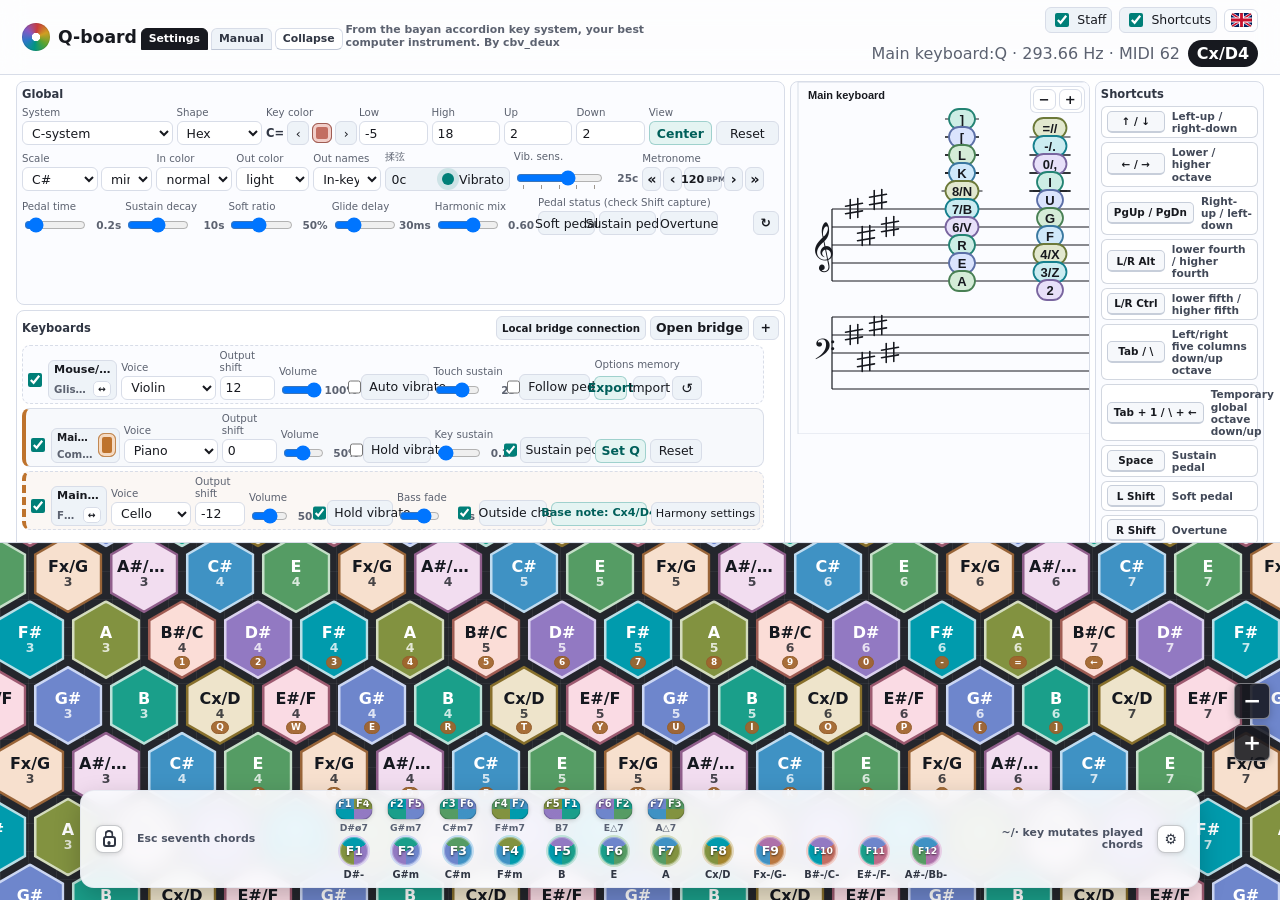
==== commit 6fbe288e: "Update index.html" ====
--- a/index.html
+++ b/index.html
@@ -1224,10 +1224,57 @@
       scrollbar-color: #7b8290 var(--stage);
     }
 
+    .keyboard-scroll,
+    .keyboard,
+    .key,
+    .bass-dock,
+    .bass-button,
+    .bass-seventh-button,
+    .touch-vibrato-pan-overlay {
+      -webkit-touch-callout: none;
+    }
+
     .keyboard-scroll.is-touch-vibrato-locked {
       overflow: hidden;
       touch-action: none;
       overscroll-behavior: contain;
+    }
+
+    .keyboard-view-controls {
+      position: absolute;
+      top: 50%;
+      right: 10px;
+      z-index: 46;
+      display: grid;
+      gap: 6px;
+      transform: translateY(-50%);
+      direction: ltr;
+    }
+
+    .keyboard-view-button {
+      width: 36px;
+      height: 36px;
+      padding: 0;
+      border: 1px solid rgba(255, 255, 255, 0.42);
+      border-radius: 6px;
+      background: rgba(23, 25, 31, 0.88);
+      color: #ffffff;
+      font-size: 1.35rem;
+      font-weight: 700;
+      line-height: 1;
+      cursor: pointer;
+      box-shadow: 0 2px 8px rgba(0, 0, 0, 0.22);
+    }
+
+    .keyboard-view-button:hover,
+    .keyboard-view-button:focus-visible {
+      border-color: #ffffff;
+      background: #007f78;
+    }
+
+    .keyboard-view-button:disabled {
+      opacity: 0.35;
+      cursor: default;
     }
 
     .touch-vibrato-pan-overlay {
@@ -1986,6 +2033,11 @@
       padding: 10px clamp(16px, 3vw, 34px) 30px;
       display: grid;
       gap: var(--row-gap);
+      zoom: var(--keyboard-zoom, 1);
+    }
+
+    .keyboard.pointer-glissando-enabled .key {
+      touch-action: none;
     }
 
     .button-row {
@@ -3166,6 +3218,10 @@
       <div class="keyboard-scroll" id="keyboardScroll">
         <div class="keyboard" id="keyboard" aria-label="Q-board button keyboard"></div>
       </div>
+      <div class="keyboard-view-controls" aria-label="Keyboard zoom">
+        <button class="keyboard-view-button" id="keyboardZoomOut" type="button" aria-label="Zoom keyboard out">−</button>
+        <button class="keyboard-view-button" id="keyboardZoomIn" type="button" aria-label="Zoom keyboard in">+</button>
+      </div>
       <div class="bass-dock" id="bassDock" hidden aria-label="贝司声部"></div>
       <div class="touch-vibrato-pan-overlay" id="touchVibratoPanOverlay" hidden aria-hidden="true">
         <button class="touch-vibrato-pan-button is-left" type="button" data-touch-vibrato-pan="-4">‹</button>
@@ -3256,6 +3312,9 @@
     const MIN_METRONOME_BPM = 30;
     const MAX_METRONOME_BPM = 300;
     const DEFAULT_GLISSANDO_DWELL_MS = 30;
+    const MIN_KEYBOARD_ZOOM = 0.5;
+    const MAX_KEYBOARD_ZOOM = 2;
+    const KEYBOARD_ZOOM_STEP = 0.1;
     const DEFAULT_VIBRATO_SENSITIVITY_CENTS = 25;
     const MAX_VIBRATO_CENTS = 100;
     const SUSTAIN_CODES = new Set(["Space"]);
@@ -3482,7 +3541,8 @@
       fadeSustainTime: DEFAULT_POINTER_FADE_TIME,
       followSustainPedal: false,
       source: "pointer",
-      monophonic: true
+      monophonic: true,
+      glissandoEnabled: true
     };
     const mainBassProfile = {
       id: "bass",
@@ -3691,6 +3751,10 @@
     const translations = qboardLanguageData.translations || { zh: {}, en: {} };
     const localTranslationFallbacks = {
       zh: {
+        keyboardZoomOut: "缩小键盘",
+        keyboardZoomIn: "放大键盘",
+        pointerGlissandoMode: "滑奏",
+        pointerModeSwitch: "切换单音/滑奏",
         addKeyboard: "添加外接键盘",
         mainBassPart: "主贝司声部",
         bassStateSeventh: "七和弦",
@@ -3740,6 +3804,10 @@
         bridgeManual5: "键盘设置标题中的“+”统一添加桥接键盘；每点一次会新增一个独立声部并等待下一把实体键盘。"
       },
       en: {
+        keyboardZoomOut: "Zoom keyboard out",
+        keyboardZoomIn: "Zoom keyboard in",
+        pointerGlissandoMode: "Glissando",
+        pointerModeSwitch: "Switch mono/glissando",
         addKeyboard: "Add external keyboard",
         mainBassPart: "Main bass part",
         bassStateSeventh: "Seventh chord",
@@ -3888,6 +3956,8 @@
       staffSvg: document.querySelector("#staffSvg"),
       keyboard: document.querySelector("#keyboard"),
       keyboardScroll: document.querySelector("#keyboardScroll"),
+      keyboardZoomOut: document.querySelector("#keyboardZoomOut"),
+      keyboardZoomIn: document.querySelector("#keyboardZoomIn"),
       touchVibratoPanOverlay: document.querySelector("#touchVibratoPanOverlay"),
       touchVibratoPanButtons: [...document.querySelectorAll("[data-touch-vibrato-pan]")],
       currentNote: document.querySelector("#currentNote"),
@@ -3909,6 +3979,7 @@
     const longVibratoHolds = new Map();
     let autoVibratoFrame = 0;
     let staffZoom = 1;
+    let keyboardZoom = 1;
     const voices = new Map();
     const codeToCoord = new Map();
     const coordToLabels = new Map();
@@ -4423,6 +4494,10 @@
       document.querySelector(".scale-tools")?.setAttribute("aria-label", tr("staffScale"));
       els.scaleZoomOut.setAttribute("aria-label", tr("zoomOut"));
       els.scaleZoomIn.setAttribute("aria-label", tr("zoomIn"));
+      els.keyboardZoomOut.title = tr("keyboardZoomOut");
+      els.keyboardZoomOut.setAttribute("aria-label", tr("keyboardZoomOut"));
+      els.keyboardZoomIn.title = tr("keyboardZoomIn");
+      els.keyboardZoomIn.setAttribute("aria-label", tr("keyboardZoomIn"));
       els.staffSvg.setAttribute("aria-label", tr("staffAria"));
       els.keyboard.setAttribute("aria-label", tr("keyboardAria"));
       if (els.currentNote.textContent === "--") els.noteMeta.textContent = tr("clickAnyKey");
@@ -4751,6 +4826,14 @@
       if (!profile) return true;
       if (profile === bassProfile) return Boolean(bassProfile.enabled);
       return profile.enabled !== false;
+    }
+
+    function pointerGlissandoEnabled() {
+      return pointerProfile.glissandoEnabled !== false;
+    }
+
+    function syncPointerInteractionMode() {
+      els.keyboard.classList.toggle("pointer-glissando-enabled", pointerGlissandoEnabled());
     }
 
     function profileFollowsMainPedals(profile) {
@@ -5118,7 +5201,17 @@
       const pointerNameText = document.createElement("span");
       pointerNameText.textContent = tr("mouseTouch");
       const pointerSource = document.createElement("small");
-      pointerSource.textContent = tr("monoSource");
+      pointerSource.className = "bass-source-line";
+      const pointerSourceText = document.createElement("span");
+      pointerSourceText.textContent = tr(pointerGlissandoEnabled() ? "pointerGlissandoMode" : "monoSource");
+      const pointerModeButton = document.createElement("button");
+      pointerModeButton.type = "button";
+      pointerModeButton.className = "bass-key-mode-button";
+      pointerModeButton.dataset.profileAction = "togglePointerMode";
+      pointerModeButton.textContent = "↔";
+      pointerModeButton.title = tr("pointerModeSwitch");
+      pointerModeButton.setAttribute("aria-label", tr("pointerModeSwitch"));
+      pointerSource.append(pointerSourceText, pointerModeButton);
       pointerName.append(pointerNameText, pointerSource);
       pointerRow.append(
         createProfileHeader(pointerProfile, pointerName),
@@ -5342,6 +5435,7 @@
         sustainEnabled: profile.sustainEnabled,
         fadeSustainTime: profile.fadeSustainTime,
         followSustainPedal: profile.followSustainPedal,
+        glissandoEnabled: profile.glissandoEnabled,
         keyMode: profile.keyMode,
         outHarmony: profile.outHarmony,
         edgeMirror: profile.edgeMirror,
@@ -5367,6 +5461,7 @@
       if (typeof data.sustainEnabled === "boolean") profile.sustainEnabled = data.sustainEnabled;
       if (Number.isFinite(data.fadeSustainTime)) profile.fadeSustainTime = data.fadeSustainTime;
       if (typeof data.followSustainPedal === "boolean") profile.followSustainPedal = data.followSustainPedal;
+      if (typeof data.glissandoEnabled === "boolean") profile.glissandoEnabled = data.glissandoEnabled;
       if (data.keyMode && bassKeyModeValues.has(data.keyMode)) profile.keyMode = data.keyMode;
       if (typeof data.outHarmony === "boolean") profile.outHarmony = data.outHarmony;
       if (typeof data.edgeMirror === "boolean") profile.edgeMirror = data.edgeMirror;
@@ -5399,7 +5494,7 @@
 
     function collectQBoardSettings() {
       return {
-        version: 14,
+        version: 15,
         language: currentLanguage,
         controls: {
           keySystem: els.keySystem.value,
@@ -5427,6 +5522,7 @@
           staffZoom,
           transpose: els.staffTranspose?.checked !== false
         },
+        keyboardView: { zoom: keyboardZoom },
         metronome: { bpm: metronomeBpm },
         activeProfileId,
         qAnchor: { ...qAnchor },
@@ -5481,6 +5577,7 @@
         if (Number.isFinite(settings.color?.cColorIndex)) cColorIndex = mod(settings.color.cColorIndex, 12);
         if (Number.isFinite(settings.staff?.staffZoom)) staffZoom = Math.max(0.5, Math.min(2.4, settings.staff.staffZoom));
         if (typeof settings.staff?.transpose === "boolean" && els.staffTranspose) els.staffTranspose.checked = settings.staff.transpose;
+        if (Number.isFinite(settings.keyboardView?.zoom)) keyboardZoom = Math.max(MIN_KEYBOARD_ZOOM, Math.min(MAX_KEYBOARD_ZOOM, settings.keyboardView.zoom));
         if (Number.isFinite(settings.metronome?.bpm)) metronomeBpm = clampNumber(settings.metronome.bpm, DEFAULT_METRONOME_BPM, MIN_METRONOME_BPM, MAX_METRONOME_BPM);
         const profileSettings = Array.isArray(settings.profiles) ? settings.profiles : [];
         for (const savedProfile of profileSettings) {
@@ -5671,6 +5768,8 @@
       updateMetronomeDisplay();
       syncStaffVisibility();
       syncShortcutVisibility();
+      syncPointerInteractionMode();
+      setKeyboardZoom(keyboardZoom, { preserveCenter: false, persist: false });
       renderKeyboard({ keepScroll: false });
       renderScaleStaff();
       renderBassDock();
@@ -6080,6 +6179,30 @@
     function changeStaffZoom(delta) {
       staffZoom = Math.max(0.5, Math.min(2.4, Math.round((staffZoom + delta) * 100) / 100));
       applyStaffZoom();
+    }
+
+    function syncKeyboardZoomControls() {
+      els.keyboardZoomOut.disabled = keyboardZoom <= MIN_KEYBOARD_ZOOM + 0.001;
+      els.keyboardZoomIn.disabled = keyboardZoom >= MAX_KEYBOARD_ZOOM - 0.001;
+    }
+
+    function setKeyboardZoom(value, { preserveCenter = true, persist = true } = {}) {
+      const scroller = els.keyboardScroll;
+      const oldWidth = Math.max(1, scroller.scrollWidth);
+      const oldHeight = Math.max(1, scroller.scrollHeight);
+      const centerRatioX = (scroller.scrollLeft + scroller.clientWidth / 2) / oldWidth;
+      const centerRatioY = (scroller.scrollTop + scroller.clientHeight / 2) / oldHeight;
+      keyboardZoom = Math.max(MIN_KEYBOARD_ZOOM, Math.min(MAX_KEYBOARD_ZOOM, Math.round(Number(value) * 10) / 10));
+      els.keyboard.style.setProperty("--keyboard-zoom", String(keyboardZoom));
+      syncKeyboardZoomControls();
+
+      if (preserveCenter) {
+        requestAnimationFrame(() => {
+          scroller.scrollLeft = centerRatioX * scroller.scrollWidth - scroller.clientWidth / 2;
+          scroller.scrollTop = centerRatioY * scroller.scrollHeight - scroller.clientHeight / 2;
+        });
+      }
+      if (persist) scheduleSaveSettings();
     }
 
     function renderScaleStaff() {
@@ -9911,6 +10034,13 @@
         updatePointerKeyBend(event, state.currentTarget);
         return;
       }
+      if (!pointerGlissandoEnabled()) {
+        clearGlissandoTimer(state);
+        state.pendingIdentity = state.currentIdentity;
+        state.lastClientY = event.clientY;
+        updatePointerKeyBend(event, state.currentTarget);
+        return;
+      }
       const target = keyFromPointerEvent(event);
       if (!target) {
         clearGlissandoTimer(state);
@@ -9952,6 +10082,12 @@
       clearFocusedControl(event);
       primeAudioFromGesture(event);
     }, { capture: true });
+
+    document.addEventListener("contextmenu", event => {
+      if (event.target.closest?.(".keyboard-scroll, #bassDock, .touch-vibrato-pan-overlay")) {
+        event.preventDefault();
+      }
+    });
 
     function shouldAutoSaveSettingsEvent(event) {
       const target = event.target;
@@ -10231,6 +10367,13 @@
         addHidKeyboard();
       } else if (action === "toggleBassKeyMode") {
         withBassLayer(profile, () => setBassKeyMode(bassUsesFunctionKeys() ? "digits" : "function"));
+      } else if (action === "togglePointerMode" && profile === pointerProfile) {
+        pointerProfile.glissandoEnabled = !pointerGlissandoEnabled();
+        clearGlissandoStates();
+        stopPointerVoices();
+        syncPointerInteractionMode();
+        renderMappingProfileOptions();
+        scheduleSaveSettings();
       } else if (action === "toggleEdgeMirror") {
         setEdgeMirrorSetting(!edgeMirrorActive(), { viewAnchor });
       }
@@ -10687,6 +10830,16 @@
       changeStaffZoom(0.15);
     });
 
+    els.keyboardZoomOut.addEventListener("click", event => {
+      releaseControlFocus(event);
+      setKeyboardZoom(keyboardZoom - KEYBOARD_ZOOM_STEP);
+    });
+
+    els.keyboardZoomIn.addEventListener("click", event => {
+      releaseControlFocus(event);
+      setKeyboardZoom(keyboardZoom + KEYBOARD_ZOOM_STEP);
+    });
+
     els.tonicSelect.addEventListener("change", event => {
       releaseControlFocus(event);
       scheduleRender();
@@ -10737,6 +10890,8 @@
     updateMetronomeDisplay();
     syncStaffVisibility();
     syncShortcutVisibility();
+    syncPointerInteractionMode();
+    setKeyboardZoom(keyboardZoom, { preserveCenter: false, persist: false });
     renderKeyboard({ keepScroll: false });
     renderScaleStaff();
     renderBassDock();
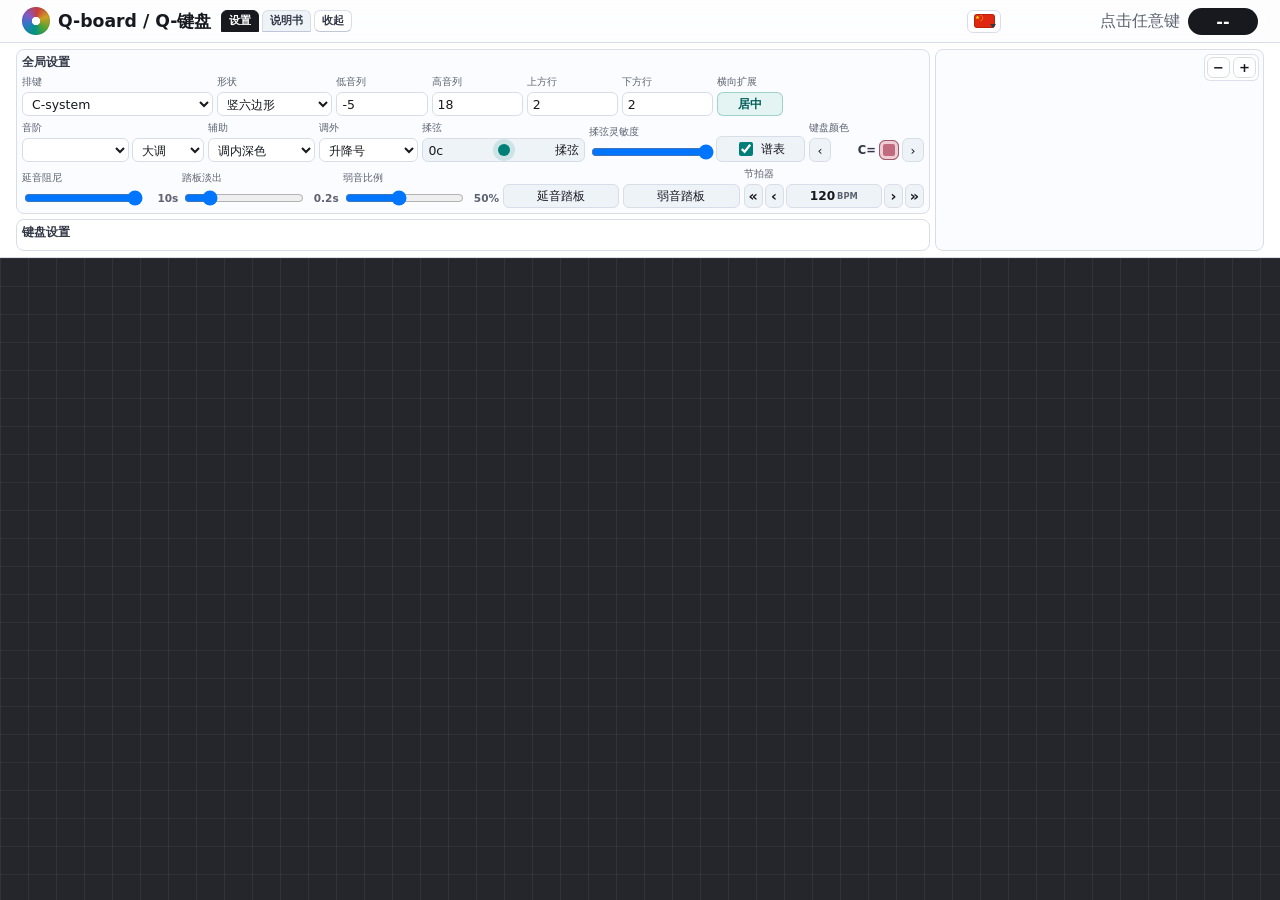
==== commit 555b628b: "1" ====
--- a/index.html
+++ b/index.html
@@ -25,7 +25,6 @@
       --key-gap: 10px;
       --row-gap: 0px;
       --indent-step: calc(var(--key-center-x) * 0.5);
-      --logo-rotation: 0deg;
       font-family:
         Inter, ui-sans-serif, system-ui, -apple-system, BlinkMacSystemFont,
         "Segoe UI", "Microsoft YaHei", sans-serif;
@@ -35,18 +34,9 @@
       box-sizing: border-box;
     }
 
-    html {
-      height: 100%;
-      overflow: hidden;
-    }
-
     body {
       margin: 0;
-      height: 100vh;
-      height: 100dvh;
       min-height: 100vh;
-      min-height: 100dvh;
-      overflow: hidden;
       background: var(--bg);
       color: var(--ink);
     }
@@ -58,16 +48,12 @@
     }
 
     .app {
-      height: 100vh;
-      height: 100dvh;
-      min-height: 0;
-      display: flex;
-      flex-direction: column;
-      overflow: hidden;
+      min-height: 100vh;
+      display: grid;
+      grid-template-rows: auto auto 1fr;
     }
 
     .topbar {
-      flex: 0 0 auto;
       display: flex;
       align-items: center;
       justify-content: space-between;
@@ -85,7 +71,6 @@
       display: flex;
       align-items: center;
       justify-content: flex-end;
-      flex-wrap: wrap;
       gap: 7px;
       margin-left: auto;
       min-width: 0;
@@ -132,10 +117,6 @@
       color: #ffffff;
     }
 
-    .mobile-menu-tab {
-      display: none;
-    }
-
     .brand {
       display: flex;
       align-items: center;
@@ -149,7 +130,7 @@
       border-radius: 50%;
       background:
         radial-gradient(circle at 50% 50%, #ffffff 0 21%, transparent 22%),
-        conic-gradient(from calc(8deg + var(--logo-rotation)), #c93c3c, #cf9e22, #58a331, #00957f, #2c78c8, #8759c4, #c93c3c);
+        conic-gradient(from 8deg, #c93c3c, #cf9e22, #58a331, #00957f, #2c78c8, #8759c4, #c93c3c);
       box-shadow: inset 0 0 0 1px rgba(0, 0, 0, 0.1);
       flex: 0 0 auto;
     }
@@ -186,17 +167,6 @@
       background: #ffffff;
     }
 
-    .top-staff-toggle,
-    .top-shortcuts-toggle {
-      min-height: 23px;
-      padding: 1px 7px;
-      border-radius: 6px;
-      font-size: 0.68rem;
-      line-height: 1;
-      flex: 0 0 auto;
-      white-space: nowrap;
-    }
-
     .language-picker:focus-within {
       outline: 3px solid rgba(0, 127, 120, 0.24);
       outline-offset: 2px;
@@ -207,10 +177,21 @@
       inset: 0;
       width: 100%;
       height: 100%;
-      appearance: none;
-      -webkit-appearance: none;
       opacity: 0;
       cursor: pointer;
+    }
+
+    .language-picker::after {
+      content: "";
+      position: absolute;
+      right: 4px;
+      bottom: 4px;
+      width: 0;
+      height: 0;
+      border-left: 3px solid transparent;
+      border-right: 3px solid transparent;
+      border-top: 4px solid #303643;
+      pointer-events: none;
     }
 
     .flag-badge {
@@ -257,60 +238,55 @@
     }
 
     .flag-badge[data-flag="br"] {
-      background:
-        #009b3a
-        url("data:image/svg+xml,%3Csvg xmlns='http://www.w3.org/2000/svg' viewBox='0 0 30 20'%3E%3Crect width='30' height='20' fill='%23009b3a'/%3E%3Cpath d='M15 2.2 27.2 10 15 17.8 2.8 10z' fill='%23ffdf00'/%3E%3Ccircle cx='15' cy='10' r='4.35' fill='%23002776'/%3E%3Cpath d='M10.8 8.8c3.2-1 6.2-.4 8.4 1.4' fill='none' stroke='%23fff' stroke-width='.72'/%3E%3C/svg%3E")
-        center / 100% 100% no-repeat;
+      background: #009b3a;
+    }
+
+    .flag-badge[data-flag="br"]::before {
+      left: 6px;
+      top: 2px;
+      width: 13px;
+      height: 13px;
+      background: #ffdf00;
+      transform: rotate(45deg);
+    }
+
+    .flag-badge[data-flag="br"]::after {
+      left: 9px;
+      top: 5px;
+      width: 7px;
+      height: 7px;
+      border-radius: 50%;
+      background: #002776;
     }
 
     .flag-badge[data-flag="jp"] {
-      background:
-        #ffffff
-        url("data:image/svg+xml,%3Csvg xmlns='http://www.w3.org/2000/svg' viewBox='0 0 30 20'%3E%3Crect width='30' height='20' fill='%23fff'/%3E%3Ccircle cx='15' cy='10' r='5.2' fill='%23bc002d'/%3E%3C/svg%3E")
-        center / 100% 100% no-repeat;
+      background: #ffffff;
+    }
+
+    .flag-badge[data-flag="jp"]::before {
+      left: 7px;
+      top: 3px;
+      width: 11px;
+      height: 11px;
+      border-radius: 50%;
+      background: #bc002d;
     }
 
     .flag-badge[data-flag="sa"] {
-      background:
-        #006c35
-        url("data:image/svg+xml,%3Csvg xmlns='http://www.w3.org/2000/svg' viewBox='0 0 30 20'%3E%3Crect width='30' height='20' fill='%23006c35'/%3E%3Crect x='6' y='9.1' width='18' height='1.15' rx='.55' fill='%23fff'/%3E%3Cpath d='M8 12.6h14.2c-1.3 1.3-4.8 1.8-8.2 1.8-3 0-5.1-.6-6-1.8z' fill='%23fff'/%3E%3C/svg%3E")
-        center / 100% 100% no-repeat;
+      background: #006c35;
+    }
+
+    .flag-badge[data-flag="sa"]::before {
+      left: 5px;
+      top: 8px;
+      width: 15px;
+      height: 1.8px;
+      background: #ffffff;
+      border-radius: 999px;
     }
 
     .flag-badge[data-flag="ru"] {
       background: linear-gradient(#ffffff 0 33.33%, #0039a6 33.33% 66.66%, #d52b1e 66.66%);
-    }
-
-    .flag-badge[data-flag="it"] {
-      background: linear-gradient(90deg, #009246 0 33.33%, #ffffff 33.33% 66.66%, #ce2b37 66.66%);
-    }
-
-    .flag-badge[data-flag="my"] {
-      background:
-        #cc0001
-        url("data:image/svg+xml,%3Csvg xmlns='http://www.w3.org/2000/svg' viewBox='0 0 42 28'%3E%3Cpath d='M0 0h42v28H0z' fill='%23fff'/%3E%3Cg fill='%23cc0001'%3E%3Cpath d='M0 0h42v2H0zM0 4h42v2H0zM0 8h42v2H0zM0 12h42v2H0zM0 16h42v2H0zM0 20h42v2H0zM0 24h42v2H0z'/%3E%3C/g%3E%3Cpath d='M0 0h21v16H0z' fill='%23010066'/%3E%3Ccircle cx='8.5' cy='8' r='4.7' fill='%23ffcc00'/%3E%3Ccircle cx='10.2' cy='8' r='4.7' fill='%23010066'/%3E%3Cpath d='M15.8 4.2l.7 2.2 2.2-.7-1.4 1.9 1.9 1.4-2.3.1.1 2.3-1.5-1.8-1.8 1.5.6-2.2-2.2-.6 2-1.2-1.2-2 2.1.8z' fill='%23ffcc00'/%3E%3C/svg%3E")
-        center / 100% 100% no-repeat;
-    }
-
-    .flag-badge[data-flag="vn"] {
-      background:
-        #da251d
-        url("data:image/svg+xml,%3Csvg xmlns='http://www.w3.org/2000/svg' viewBox='0 0 30 20'%3E%3Crect width='30' height='20' fill='%23da251d'/%3E%3Cpath d='M15 3.2l1.8 5.2h5.5l-4.5 3.2 1.7 5.2-4.5-3.2-4.5 3.2 1.7-5.2-4.5-3.2h5.5z' fill='%23ffdf00'/%3E%3C/svg%3E")
-        center / 100% 100% no-repeat;
-    }
-
-    .flag-badge[data-flag="tr"] {
-      background:
-        #e30a17
-        url("data:image/svg+xml,%3Csvg xmlns='http://www.w3.org/2000/svg' viewBox='0 0 30 20'%3E%3Crect width='30' height='20' fill='%23e30a17'/%3E%3Ccircle cx='12' cy='10' r='5.2' fill='%23fff'/%3E%3Ccircle cx='13.5' cy='10' r='4.1' fill='%23e30a17'/%3E%3Cpath d='M19.2 6.7l.8 2.1 2.2-.1-1.7 1.4.8 2.1-1.9-1.2-1.7 1.4.5-2.2-1.9-1.2 2.2-.2z' fill='%23fff'/%3E%3C/svg%3E")
-        center / 100% 100% no-repeat;
-    }
-
-    .flag-badge[data-flag="kr"] {
-      background:
-        #ffffff
-        url("data:image/svg+xml,%3Csvg xmlns='http://www.w3.org/2000/svg' viewBox='0 0 30 20'%3E%3Crect width='30' height='20' fill='%23fff'/%3E%3Cg transform='translate(15 10) rotate(-33)'%3E%3Cpath d='M0-4a4 4 0 1 1 0 8 2 2 0 1 0 0-4 2 2 0 1 1 0-4z' fill='%23cd2e3a'/%3E%3Cpath d='M0 4a4 4 0 1 1 0-8 2 2 0 1 0 0 4 2 2 0 1 1 0 4z' fill='%230047a0'/%3E%3C/g%3E%3Cg stroke='%23000' stroke-width='1.05'%3E%3Cpath d='M5.4 4.2l4.2 2.8M4.5 5.6l4.2 2.8M20.4 13l4.2 2.8M21.3 11.6l4.2 2.8M21.3 4.2l-4.2 2.8M22.2 5.6L18 8.4M8.7 11.6l-4.2 2.8M9.6 13l-4.2 2.8'/%3E%3C/g%3E%3C/svg%3E")
-        center / 100% 100% no-repeat;
     }
 
     .readout {
@@ -334,30 +310,15 @@
       letter-spacing: 0;
     }
 
-    .app-tagline {
-      max-width: 360px;
-      color: var(--muted);
-      font-size: 0.68rem;
-      font-weight: 750;
-      line-height: 1.18;
-      text-align: left;
-      flex: 0 1 360px;
-    }
-
     .controls {
-      flex: 0 0 auto;
       display: grid;
       grid-template-columns: minmax(0, 1fr);
       grid-template-areas: "panel";
       gap: 5px;
-      max-height: min(52vh, 560px);
-      max-height: min(52dvh, 560px);
       padding: 6px clamp(7px, 1.4vw, 16px);
-      overflow: auto;
       border-bottom: 1px solid var(--line);
       background: var(--panel);
       align-items: start;
-      overscroll-behavior: contain;
     }
 
     .controls.is-collapsed {
@@ -378,10 +339,6 @@
       grid-area: global;
     }
 
-    .shortcut-section {
-      grid-area: shortcuts;
-    }
-
     .manual-section {
       grid-area: manual;
     }
@@ -395,127 +352,35 @@
     .control-grid {
       display: grid;
       grid-template-columns:
-        minmax(92px, 0.88fr)
-        minmax(58px, 0.5fr)
-        minmax(74px, 0.52fr)
-        repeat(4, minmax(44px, 0.4fr))
-        minmax(112px, 0.76fr);
+        minmax(92px, 0.92fr)
+        minmax(60px, 0.56fr)
+        repeat(4, minmax(48px, 0.44fr))
+        minmax(138px, 1fr);
       gap: 4px;
       align-items: end;
     }
 
-    .layout-row .view-control .button-group {
-      grid-template-columns: repeat(2, minmax(42px, 1fr));
-    }
-
     .control-grid.music-row {
       grid-template-columns:
-        minmax(98px, 0.86fr)
-        minmax(56px, 0.5fr)
-        minmax(52px, 0.48fr)
-        minmax(58px, 0.45fr)
+        minmax(104px, 0.92fr)
+        minmax(58px, 0.54fr)
+        minmax(54px, 0.5fr)
         minmax(92px, 0.82fr)
-        minmax(92px, 0.82fr)
-        minmax(112px, 0.9fr);
+        minmax(68px, 0.62fr)
+        minmax(48px, 0.45fr)
+        minmax(66px, 0.58fr);
     }
 
     .control-grid.pedal-row {
       grid-template-columns:
-        repeat(5, minmax(76px, 0.68fr))
-        minmax(230px, 1.65fr);
+        minmax(88px, 0.78fr)
+        minmax(88px, 0.78fr)
+        minmax(88px, 0.78fr)
+        minmax(72px, 0.58fr)
+        minmax(72px, 0.58fr)
+        minmax(112px, 0.9fr);
       gap: 4px;
       align-items: end;
-    }
-
-    .pedal-state-buttons {
-      display: grid;
-      grid-template-columns: repeat(4, minmax(48px, 1fr));
-      gap: 4px;
-    }
-
-    .keyboard-section-head {
-      display: flex;
-      align-items: center;
-      justify-content: space-between;
-      gap: 8px;
-    }
-
-    .keyboard-head-actions {
-      display: flex;
-      align-items: center;
-      justify-content: flex-end;
-      gap: 4px;
-    }
-
-    .bridge-head-button {
-      min-height: 24px;
-      padding: 2px 7px;
-      border-radius: 6px;
-      font-size: 0.68rem;
-      font-weight: 800;
-      white-space: nowrap;
-    }
-
-    .add-hid-button,
-    .pedal-mirror-toggle {
-      width: 26px;
-      min-height: 24px;
-      padding: 0;
-      border-radius: 7px;
-      font-size: 0.92rem;
-      font-weight: 900;
-      line-height: 1;
-    }
-
-    .pedal-mirror-toggle {
-      justify-self: end;
-    }
-
-    .shortcut-list {
-      display: grid;
-      gap: 4px;
-      align-content: start;
-      margin: 0;
-    }
-
-    .shortcut-list dt,
-    .shortcut-list dd {
-      margin: 0;
-    }
-
-    .shortcut-item {
-      display: grid;
-      grid-template-columns: minmax(58px, auto) minmax(0, 1fr);
-      gap: 7px;
-      align-items: center;
-      padding: 3px 5px;
-      border: 1px solid rgba(178, 187, 202, 0.58);
-      border-radius: 6px;
-      background: #ffffff;
-    }
-
-    .shortcut-key {
-      display: inline-flex;
-      justify-content: center;
-      align-items: center;
-      min-height: 22px;
-      padding: 2px 6px;
-      border: 1px solid #c7ceda;
-      border-bottom-width: 2px;
-      border-radius: 5px;
-      background: #f6f8fb;
-      color: #17191f;
-      font-size: 0.65rem;
-      font-weight: 900;
-      line-height: 1;
-      text-align: center;
-    }
-
-    .shortcut-desc {
-      color: #424958;
-      font-size: 0.66rem;
-      font-weight: 700;
-      line-height: 1.15;
     }
 
     .inline-pair {
@@ -581,7 +446,7 @@
 
     .color-stepper {
       display: grid;
-      grid-template-columns: auto 22px 20px 22px;
+      grid-template-columns: 22px auto 20px 22px;
       gap: 3px;
       align-items: center;
       min-height: 24px;
@@ -595,7 +460,7 @@
 
     .metronome-stepper {
       display: grid;
-      grid-template-columns: 19px 19px minmax(38px, 0.72fr) 19px 19px;
+      grid-template-columns: 19px 19px minmax(44px, 1fr) 19px 19px;
       gap: 2px;
       align-items: center;
       min-height: 24px;
@@ -624,15 +489,15 @@
       align-items: center;
       justify-content: center;
       gap: 2px;
-      padding: 0 2px;
-      font-size: 0.7rem;
+      padding: 0 3px;
+      font-size: 0.76rem;
       font-weight: 900;
       white-space: nowrap;
     }
 
     .metro-display small {
       color: var(--muted);
-      font-size: 0.48rem;
+      font-size: 0.52rem;
       font-weight: 900;
     }
 
@@ -686,160 +551,12 @@
 
     .keyboard-section {
       grid-area: keyboard;
-      grid-template-rows: auto minmax(0, auto);
-      align-content: start;
       background: #ffffff;
     }
 
     .keyboard-layout {
       display: block;
       min-width: 0;
-      min-height: 0;
-      overflow-y: auto;
-      overscroll-behavior: contain;
-      scrollbar-gutter: stable;
-    }
-
-    .keyboard-layout.has-fixed-profile-height {
-      height: var(--keyboard-settings-height);
-    }
-
-    .keyboard-section-body {
-      display: grid;
-      grid-template-columns: minmax(0, 1fr);
-      gap: 5px;
-      min-width: 0;
-      align-items: start;
-    }
-
-    .keyboard-section-body.is-bridge-open {
-      grid-template-columns: 92px minmax(0, 1fr);
-    }
-
-    .bridge-panel {
-      display: grid;
-      grid-template-rows: auto auto auto minmax(0, 1fr) auto;
-      gap: 6px;
-      width: 92px;
-      height: var(--keyboard-settings-height, auto);
-      min-height: 0;
-      padding: 6px;
-      overflow: hidden;
-      border: 1px solid var(--line);
-      border-radius: 7px;
-      background: #f7f9fc;
-      text-align: center;
-    }
-
-    .bridge-panel[hidden] {
-      display: none;
-    }
-
-    .bridge-panel-title {
-      overflow: hidden;
-      font-size: 0.72rem;
-      font-weight: 900;
-      text-overflow: ellipsis;
-      white-space: nowrap;
-    }
-
-    .bridge-panel-status {
-      display: grid;
-      justify-items: center;
-      gap: 3px;
-      font-size: 0.63rem;
-      font-weight: 800;
-      line-height: 1.2;
-    }
-
-    .bridge-status-dot {
-      width: 9px;
-      height: 9px;
-      border: 1px solid #a6afbd;
-      border-radius: 50%;
-      background: #d8dde6;
-    }
-
-    .bridge-panel.is-connected .bridge-status-dot {
-      border-color: #278a59;
-      background: #43bc78;
-    }
-
-    .bridge-panel-clients,
-    .bridge-panel-path {
-      overflow: hidden;
-      color: var(--muted);
-      font-size: 0.57rem;
-      line-height: 1.25;
-      overflow-wrap: anywhere;
-    }
-
-    .bridge-panel-path {
-      align-self: start;
-      max-height: 100%;
-    }
-
-    .bridge-panel-button {
-      width: 100%;
-      min-height: 28px;
-      padding: 2px;
-      font-size: 0.64rem;
-    }
-
-    .bridge-directory-dialog {
-      width: min(520px, calc(100vw - 24px));
-      padding: 0;
-      overflow: hidden;
-      border: 1px solid var(--line-strong);
-      border-radius: 8px;
-      box-shadow: 0 18px 54px rgba(23, 25, 31, 0.24);
-      background: #ffffff;
-      color: var(--ink);
-    }
-
-    .bridge-directory-dialog::backdrop {
-      background: rgba(23, 25, 31, 0.3);
-    }
-
-    .bridge-directory-head {
-      display: flex;
-      align-items: center;
-      justify-content: space-between;
-      gap: 8px;
-      padding: 9px 11px;
-      border-bottom: 1px solid var(--line);
-      font-weight: 900;
-    }
-
-    .bridge-directory-body {
-      display: grid;
-      gap: 9px;
-      padding: 11px;
-    }
-
-    .bridge-directory-body label {
-      display: grid;
-      gap: 4px;
-      color: var(--muted);
-      font-size: 0.72rem;
-      font-weight: 800;
-    }
-
-    .bridge-directory-body input[type="text"] {
-      width: 100%;
-      min-height: 34px;
-    }
-
-    .bridge-directory-actions {
-      display: grid;
-      grid-template-columns: repeat(3, minmax(0, 1fr));
-      gap: 5px;
-    }
-
-    .bass-base-button {
-      white-space: normal;
-      line-height: 1.15;
-      overflow-wrap: anywhere;
     }
 
     .profile-rows {
@@ -848,7 +565,6 @@
     }
 
     .profile-row {
-      --profile-hue: 5;
       display: grid;
       grid-template-columns:
         minmax(78px, 0.56fr)
@@ -868,113 +584,14 @@
       background: #f7f9fc;
     }
 
-    .profile-row[data-profile-color] {
-      border-left: 4px solid hsl(var(--profile-hue) 62% 46%);
+    .profile-row.is-active {
+      border-color: rgba(0, 127, 120, 0.42);
+      background: #edf8f6;
     }
 
     .profile-row.is-pointer {
       border-style: dashed;
       background: #fbfcff;
-    }
-
-    .profile-row.is-bass {
-      border-style: dashed;
-      background: hsl(var(--profile-hue) 46% 97%);
-    }
-
-    .profile-row.is-external-bass {
-      border-style: dashed;
-    }
-
-    .profile-row.is-disabled {
-      opacity: 0.68;
-    }
-
-    .profile-title {
-      display: grid;
-      grid-template-columns: auto minmax(0, 1fr);
-      gap: 4px;
-      align-items: stretch;
-      min-width: 0;
-    }
-
-    .profile-title.has-color {
-      position: relative;
-      grid-template-columns: auto minmax(0, 1fr);
-    }
-
-    .profile-title.has-color .profile-name {
-      padding-inline-end: 26px;
-    }
-
-    .profile-color-button {
-      width: 18px;
-      min-width: 18px;
-      height: 24px;
-      padding: 0;
-      border: 1px solid hsl(var(--profile-hue) 48% 54%);
-      border-radius: 6px;
-      background: hsl(var(--profile-hue) 62% 46%);
-      box-shadow: inset 0 0 0 3px hsl(var(--profile-hue) 72% 86%);
-      cursor: pointer;
-    }
-
-    .profile-title.has-color > .profile-color-button {
-      position: absolute;
-      z-index: 2;
-      top: 50%;
-      inset-inline-end: 4px;
-      transform: translateY(-50%);
-    }
-
-    .profile-action-dialog {
-      width: min(360px, calc(100vw - 28px));
-      padding: 0;
-      border: 1px solid var(--line);
-      border-radius: 8px;
-      background: #fff;
-      color: var(--ink);
-      box-shadow: 0 18px 48px rgba(22, 31, 45, 0.28);
-    }
-
-    .profile-action-dialog::backdrop {
-      background: rgba(22, 31, 45, 0.35);
-    }
-
-    .profile-action-dialog-head {
-      display: flex;
-      align-items: center;
-      justify-content: space-between;
-      gap: 10px;
-      padding: 12px 14px;
-      border-bottom: 1px solid var(--line);
-      font-weight: 800;
-    }
-
-    .profile-action-dialog-body {
-      display: grid;
-      grid-template-columns: 1fr 1fr;
-      gap: 8px;
-      padding: 14px;
-    }
-
-    .profile-action-dialog-body .command {
-      min-height: 38px;
-    }
-
-    .profile-enable-switch {
-      display: grid;
-      place-items: center;
-      min-width: 18px;
-      min-height: 24px;
-      cursor: pointer;
-    }
-
-    .profile-enable-switch input {
-      width: 14px;
-      height: 14px;
-      margin: 0;
-      accent-color: var(--accent);
     }
 
     .profile-name {
@@ -1002,27 +619,6 @@
       color: var(--muted);
       font-size: 0.64rem;
       font-weight: 700;
-    }
-
-    .profile-name .bass-source-line {
-      display: inline-flex;
-      align-items: center;
-      gap: 3px;
-      max-width: 100%;
-    }
-
-    .bass-key-mode-button {
-      min-width: 18px;
-      height: 16px;
-      border: 1px solid var(--line);
-      border-radius: 5px;
-      padding: 0 4px;
-      background: #ffffff;
-      color: var(--ink);
-      font-size: 0.58rem;
-      font-weight: 900;
-      line-height: 1;
-      cursor: pointer;
     }
 
     .profile-static-name {
@@ -1131,18 +727,6 @@
       background: var(--panel-2);
     }
 
-    .command.is-tight-label,
-    .toggle.is-tight-label,
-    .menu-tab.is-tight-label {
-      font-size: 0.7rem;
-    }
-
-    .command.is-tiny-label,
-    .toggle.is-tiny-label,
-    .menu-tab.is-tiny-label {
-      font-size: 0.64rem;
-    }
-
     .command:disabled {
       cursor: not-allowed;
       opacity: 0.45;
@@ -1198,15 +782,9 @@
     }
 
     .stage-wrap {
-      flex: 1 1 auto;
-      width: 100%;
-      height: auto;
       min-height: 0;
       overflow: hidden;
-      position: relative;
       display: grid;
-      grid-template-columns: minmax(0, 1fr);
-      grid-template-rows: minmax(0, 1fr);
       background:
         linear-gradient(90deg, rgba(255,255,255,0.06) 1px, transparent 1px),
         linear-gradient(180deg, rgba(255,255,255,0.05) 1px, transparent 1px),
@@ -1215,817 +793,9 @@
     }
 
     .keyboard-scroll {
-      grid-area: 1 / 1;
-      width: 100%;
-      height: 100%;
-      min-height: 0;
       overflow: auto;
-      padding: 18px 0 30px;
+      padding: 18px 0 26px;
       scrollbar-color: #7b8290 var(--stage);
-    }
-
-    .keyboard-scroll,
-    .keyboard,
-    .key,
-    .bass-dock,
-    .bass-button,
-    .bass-seventh-button,
-    .touch-vibrato-pan-overlay {
-      -webkit-touch-callout: none;
-    }
-
-    .keyboard-scroll.is-touch-vibrato-locked {
-      overflow: hidden;
-      touch-action: none;
-      overscroll-behavior: contain;
-    }
-
-    .keyboard-view-controls {
-      position: absolute;
-      top: 50%;
-      right: 10px;
-      z-index: 46;
-      display: grid;
-      gap: 6px;
-      transform: translateY(-50%);
-      direction: ltr;
-    }
-
-    .keyboard-view-button {
-      width: 36px;
-      height: 36px;
-      padding: 0;
-      border: 1px solid rgba(255, 255, 255, 0.42);
-      border-radius: 6px;
-      background: rgba(23, 25, 31, 0.88);
-      color: #ffffff;
-      font-size: 1.35rem;
-      font-weight: 700;
-      line-height: 1;
-      cursor: pointer;
-      box-shadow: 0 2px 8px rgba(0, 0, 0, 0.22);
-    }
-
-    .keyboard-view-button:hover,
-    .keyboard-view-button:focus-visible {
-      border-color: #ffffff;
-      background: #007f78;
-    }
-
-    .keyboard-view-button:disabled {
-      opacity: 0.35;
-      cursor: default;
-    }
-
-    .touch-vibrato-pan-overlay {
-      position: absolute;
-      inset: 0;
-      z-index: 34;
-      pointer-events: none;
-    }
-
-    .touch-vibrato-pan-overlay[hidden] {
-      display: none;
-    }
-
-    .bass-dock {
-      position: fixed;
-      left: 50%;
-      bottom: max(12px, env(safe-area-inset-bottom));
-      z-index: 32;
-      display: grid;
-      gap: 6px;
-      align-items: center;
-      justify-content: center;
-      width: min(calc(100vw - 24px), 1120px);
-      padding: 7px 14px;
-      border: 1px solid rgba(216, 221, 232, 0.48);
-      border-radius: 14px;
-      background: rgba(251, 252, 255, 0.92);
-      box-shadow: 0 10px 26px rgba(0, 0, 0, 0.22);
-      transform: translateX(-50%);
-      backdrop-filter: blur(10px);
-    }
-
-    .bass-dock-row {
-      display: grid;
-      grid-template-columns: auto minmax(142px, 1fr) auto minmax(142px, 1fr) auto;
-      gap: 14px;
-      align-items: center;
-      width: 100%;
-      min-width: 0;
-    }
-
-    .bass-source-frame {
-      --profile-hue: 5;
-      position: relative;
-      display: block;
-      min-width: 0;
-      padding: 9px 9px 5px;
-      border: 2px solid hsl(var(--profile-hue) 52% 48%);
-      border-radius: 9px;
-      background: hsl(var(--profile-hue) 68% 94% / 0.96);
-    }
-
-    .bass-source-label {
-      position: absolute;
-      top: -0.62rem;
-      left: 9px;
-      max-width: 86px;
-      padding: 0 4px;
-      background: hsl(var(--profile-hue) 68% 94% / 0.98);
-      color: #303643;
-      font-size: 0.62rem;
-      font-weight: 900;
-      overflow: hidden;
-      text-overflow: ellipsis;
-      white-space: nowrap;
-    }
-
-    .bass-dock[hidden] {
-      display: none;
-    }
-
-    .bass-dock.is-touch-lock-only {
-      grid-template-columns: auto;
-      width: auto;
-      padding: 8px;
-      border-radius: 999px;
-    }
-
-    .bass-dock-hint {
-      min-width: 0;
-      color: #4c5364;
-      font-size: 0.68rem;
-      font-weight: 850;
-      line-height: 1.12;
-      text-wrap: balance;
-      white-space: normal;
-    }
-
-    .bass-dock-hint.is-left {
-      text-align: left;
-    }
-
-    .bass-dock-hint.is-right {
-      text-align: right;
-    }
-
-    .bass-dock-keys {
-      display: flex;
-      gap: 10px;
-      align-items: end;
-      justify-content: center;
-      min-width: 0;
-    }
-
-    .bass-settings-button,
-    .bass-touch-lock-button,
-    .touch-vibrato-pan-button {
-      width: 28px;
-      height: 28px;
-      border: 1px solid rgba(48, 54, 67, 0.28);
-      border-radius: 8px;
-      background: #ffffff;
-      color: #303643;
-      display: grid;
-      place-items: center;
-      font-size: 0.9rem;
-      font-weight: 900;
-      line-height: 1;
-      padding: 0;
-      cursor: pointer;
-      box-shadow: 0 1px 5px rgba(0, 0, 0, 0.14);
-    }
-
-    .bass-settings-button.is-open,
-    .bass-settings-button:hover,
-    .bass-touch-lock-button.is-active,
-    .bass-touch-lock-button:hover,
-    .touch-vibrato-pan-button:hover {
-      border-color: #17191f;
-      background: #17191f;
-      color: #ffffff;
-    }
-
-    .bass-touch-lock-button,
-    .touch-vibrato-pan-button {
-      touch-action: none;
-    }
-
-    .touch-vibrato-pan-button {
-      position: absolute;
-      bottom: 18px;
-      width: 42px;
-      height: 42px;
-      border-radius: 11px;
-      font-size: 1.5rem;
-      pointer-events: auto;
-    }
-
-    .touch-vibrato-pan-button.is-left {
-      left: 12px;
-    }
-
-    .touch-vibrato-pan-button.is-right {
-      right: 12px;
-    }
-
-    .bass-lock-icon {
-      position: relative;
-      display: block;
-      width: 13px;
-      height: 11px;
-      margin-top: 5px;
-      border: 2px solid currentColor;
-      border-radius: 3px;
-      box-sizing: border-box;
-    }
-
-    .bass-lock-icon::before {
-      content: "";
-      position: absolute;
-      left: 50%;
-      bottom: 100%;
-      width: 9px;
-      height: 8px;
-      border: 2px solid currentColor;
-      border-bottom: 0;
-      border-radius: 8px 8px 0 0;
-      box-sizing: border-box;
-      transform: translateX(-50%);
-    }
-
-    .bass-lock-icon::after {
-      content: "";
-      position: absolute;
-      left: 50%;
-      top: 3px;
-      width: 3px;
-      height: 4px;
-      border-radius: 999px;
-      background: currentColor;
-      transform: translateX(-50%);
-    }
-
-    .bass-button-wrap {
-      display: grid;
-      gap: 3px;
-      justify-items: center;
-      min-width: 42px;
-    }
-
-    .bass-seventh-button {
-      --bass-left-top-hue: 0;
-      --bass-right-top-hue: 60;
-      --bass-left-bottom-hue: 120;
-      --bass-right-bottom-hue: 180;
-      --bass-center-hue: 0;
-      width: 38px;
-      height: 22px;
-      position: relative;
-      display: grid;
-      grid-template-columns: 1fr 1fr;
-      overflow: hidden;
-      border: 1px solid rgba(23, 25, 31, 0.24);
-      border-radius: 999px;
-      padding: 0;
-      color: #ffffff;
-      cursor: pointer;
-      box-shadow: 0 1px 4px rgba(0, 0, 0, 0.14);
-      background:
-        linear-gradient(to right, hsl(var(--bass-left-top-hue) 62% 46%) 0 50%, hsl(var(--bass-right-top-hue) 62% 46%) 50% 100%) top / 100% 50% no-repeat,
-        linear-gradient(to right, hsl(var(--bass-left-bottom-hue) 62% 46%) 0 50%, hsl(var(--bass-right-bottom-hue) 62% 46%) 50% 100%) bottom / 100% 50% no-repeat;
-      touch-action: none;
-    }
-
-    .bass-seventh-button span {
-      position: relative;
-      z-index: 2;
-      display: grid;
-      place-items: center;
-      min-width: 0;
-      font-size: 0.62rem;
-      font-weight: 900;
-      line-height: 1;
-      pointer-events: none;
-      text-shadow: 0 1px 2px rgba(0, 0, 0, 0.62);
-    }
-
-    .bass-seventh-button span.is-long-key {
-      font-size: 0.48rem;
-      line-height: 0.9;
-    }
-
-    .bass-seventh-button.is-ninth {
-      width: 38px;
-      height: 22px;
-      border-radius: 999px;
-      background:
-        linear-gradient(to right, hsl(var(--bass-left-top-hue) 62% 46%) 0 50%, hsl(var(--bass-right-top-hue) 62% 46%) 50% 100%) top / 100% 50% no-repeat,
-        linear-gradient(to right, hsl(var(--bass-left-bottom-hue) 62% 46%) 0 50%, hsl(var(--bass-right-bottom-hue) 62% 46%) 50% 100%) bottom / 100% 50% no-repeat;
-    }
-
-    .bass-seventh-button.is-ninth::after {
-      content: none;
-    }
-
-    .bass-seventh-button.is-ninth span {
-      z-index: 3;
-      align-self: center;
-      justify-self: center;
-    }
-
-    .bass-seventh-button.is-ninth .bass-ninth-center {
-      z-index: 2;
-      width: 19px;
-      height: 11px;
-      border-radius: 999px;
-      box-shadow:
-        inset 0 0 0 1px rgba(255, 255, 255, 0.34),
-        0 0 0 1px rgba(0, 0, 0, 0.16);
-    }
-
-    .bass-ninth-center {
-      content: "";
-      position: absolute;
-      left: 50%;
-      top: 50%;
-      z-index: 1;
-      width: 19px;
-      height: 11px;
-      border: 0;
-      border-radius: 999px;
-      background: hsl(var(--bass-center-hue) 62% 46%);
-      transform: translate(-50%, -50%);
-      box-shadow: none;
-      pointer-events: none;
-    }
-
-    .bass-button {
-      --bass-root-hue: 0;
-      --bass-third-hue: 80;
-      --bass-fifth-hue: 160;
-      --bass-seventh-hue: 220;
-      --bass-ninth-hue: 20;
-      width: 32px;
-      height: 32px;
-      border: 2px solid hsl(var(--bass-root-hue) 72% 86%);
-      border-radius: 50%;
-      position: relative;
-      display: grid;
-      place-items: center;
-      overflow: hidden;
-      background: conic-gradient(
-        from -60deg,
-        hsl(var(--bass-third-hue) 62% 46%) 0deg 120deg,
-        hsl(var(--bass-root-hue) 62% 46%) 120deg 240deg,
-        hsl(var(--bass-fifth-hue) 62% 46%) 240deg 360deg
-      );
-      color: #ffffff;
-      font-size: 0.78rem;
-      font-weight: 900;
-      line-height: 1;
-      cursor: pointer;
-      box-shadow: inset 0 0 0 1px rgba(255, 255, 255, 0.32);
-      text-shadow: 0 1px 2px rgba(0, 0, 0, 0.62);
-      touch-action: none;
-    }
-
-    .bass-button.is-seventh {
-      background: conic-gradient(
-        from -45deg,
-        hsl(var(--bass-third-hue) 62% 46%) 0deg 90deg,
-        hsl(var(--bass-seventh-hue) 62% 46%) 90deg 180deg,
-        hsl(var(--bass-fifth-hue) 62% 46%) 180deg 270deg,
-        hsl(var(--bass-root-hue) 62% 46%) 270deg 360deg
-      );
-    }
-
-    .bass-button.is-ninth {
-      background:
-        radial-gradient(circle at center, hsl(var(--bass-root-hue) 62% 46%) 0 31%, transparent 32%),
-        conic-gradient(
-          from -45deg,
-          hsl(var(--bass-ninth-hue) 62% 46%) 0deg 90deg,
-          hsl(var(--bass-fifth-hue) 62% 46%) 90deg 180deg,
-          hsl(var(--bass-seventh-hue) 62% 46%) 180deg 270deg,
-          hsl(var(--bass-third-hue) 62% 46%) 270deg 360deg
-        );
-    }
-
-    .bass-button-key {
-      position: relative;
-      z-index: 2;
-      display: grid;
-      place-items: center;
-      width: 100%;
-      height: 100%;
-      min-width: 0;
-      text-align: center;
-      pointer-events: none;
-    }
-
-    .bass-button-key.is-long-key {
-      font-size: 0.58rem;
-      line-height: 0.9;
-    }
-
-    .bass-button.is-active {
-      transform: translateY(2px) scale(0.95);
-      filter: brightness(0.82);
-    }
-
-    .bass-seventh-button.is-active {
-      transform: translateY(1px) scale(0.96);
-      filter: brightness(0.84);
-    }
-
-    .bass-chord-name {
-      max-width: 48px;
-      color: #303643;
-      font-size: 0.62rem;
-      font-weight: 800;
-      line-height: 1;
-      text-align: center;
-      white-space: nowrap;
-    }
-
-    .bass-seventh-name {
-      color: #596173;
-      font-size: 0.58rem;
-    }
-
-    .bass-config-popover {
-      position: fixed;
-      right: 12px;
-      bottom: calc(74px + env(safe-area-inset-bottom));
-      z-index: 36;
-      width: min(96vw, 960px);
-      max-height: min(70vh, 620px);
-      max-height: min(70dvh, 620px);
-      display: grid;
-      grid-template-rows: auto 1fr;
-      overflow: hidden;
-      border: 1px solid rgba(216, 221, 232, 0.86);
-      border-radius: 10px;
-      background: rgba(251, 252, 255, 0.98);
-      box-shadow: 0 22px 48px rgba(0, 0, 0, 0.28);
-      backdrop-filter: blur(12px);
-    }
-
-    .bass-config-popover[hidden] {
-      display: none;
-    }
-
-    .bass-config-head {
-      display: flex;
-      align-items: center;
-      justify-content: space-between;
-      gap: 12px;
-      padding: 10px 12px;
-      border-bottom: 1px solid var(--line);
-      background: #eef3f8;
-    }
-
-    .bass-config-title {
-      color: #17191f;
-      font-size: 0.9rem;
-      font-weight: 900;
-    }
-
-    .bass-config-title-group {
-      display: flex;
-      align-items: center;
-      gap: 8px;
-      min-width: 0;
-    }
-
-    .bass-config-source {
-      width: min(210px, 34vw);
-      min-height: 28px;
-    }
-
-    .bass-config-title-group {
-      display: flex;
-      align-items: center;
-      gap: 8px;
-      min-width: 0;
-    }
-
-    .bass-config-source {
-      width: min(210px, 34vw);
-      min-height: 28px;
-    }
-
-    .bass-config-actions {
-      display: flex;
-      align-items: center;
-      gap: 8px;
-    }
-
-    .bass-config-reset,
-    .bass-config-close {
-      height: 28px;
-      border: 1px solid #aab4c3;
-      border-radius: 8px;
-      background: #fff;
-      color: #303643;
-      font-weight: 900;
-      cursor: pointer;
-    }
-
-    .bass-config-reset {
-      padding: 0 10px;
-      font-size: 0.72rem;
-      white-space: nowrap;
-    }
-
-    .bass-config-close {
-      width: 28px;
-      font-size: 1rem;
-    }
-
-    .bass-config-body {
-      min-height: 0;
-      overflow: auto;
-      padding: 12px;
-    }
-
-    .bass-config-section + .bass-config-section {
-      margin-top: 14px;
-    }
-
-    .bass-config-section-title {
-      margin: 0 0 8px;
-      color: #17191f;
-      font-size: 0.82rem;
-      font-weight: 900;
-    }
-
-    .bass-config-grid {
-      display: grid;
-      grid-template-columns: repeat(auto-fit, minmax(214px, 1fr));
-      gap: 10px;
-    }
-
-    .bass-config-card {
-      display: grid;
-      grid-template-columns: auto minmax(0, 1fr);
-      gap: 8px;
-      align-items: start;
-      min-width: 0;
-      padding: 8px;
-      border: 1px solid #d8dde8;
-      border-radius: 8px;
-      background: #ffffff;
-    }
-
-    .bass-config-preview {
-      --bass-root-hue: 0;
-      --bass-third-hue: 80;
-      --bass-fifth-hue: 160;
-      --bass-seventh-hue: 220;
-      --bass-ninth-hue: 20;
-      width: 34px;
-      height: 34px;
-      border: 2px solid hsl(var(--bass-root-hue) 72% 86%);
-      border-radius: 50%;
-      box-shadow: inset 0 0 0 1px rgba(255, 255, 255, 0.32);
-      background: conic-gradient(
-        from -60deg,
-        hsl(var(--bass-third-hue) 62% 46%) 0deg 120deg,
-        hsl(var(--bass-root-hue) 62% 46%) 120deg 240deg,
-        hsl(var(--bass-fifth-hue) 62% 46%) 240deg 360deg
-      );
-    }
-
-    .bass-config-preview.is-seventh {
-      background: conic-gradient(
-        from -45deg,
-        hsl(var(--bass-third-hue) 62% 46%) 0deg 90deg,
-        hsl(var(--bass-seventh-hue) 62% 46%) 90deg 180deg,
-        hsl(var(--bass-fifth-hue) 62% 46%) 180deg 270deg,
-        hsl(var(--bass-root-hue) 62% 46%) 270deg 360deg
-      );
-    }
-
-    .bass-config-preview.is-ninth {
-      background:
-        radial-gradient(circle at center, hsl(var(--bass-root-hue) 62% 46%) 0 31%, transparent 32%),
-        conic-gradient(
-          from -45deg,
-          hsl(var(--bass-ninth-hue) 62% 46%) 0deg 90deg,
-          hsl(var(--bass-fifth-hue) 62% 46%) 90deg 180deg,
-          hsl(var(--bass-seventh-hue) 62% 46%) 180deg 270deg,
-          hsl(var(--bass-third-hue) 62% 46%) 270deg 360deg
-        );
-    }
-
-    .bass-config-fields {
-      display: grid;
-      gap: 6px;
-      min-width: 0;
-    }
-
-    .bass-config-degree {
-      display: flex;
-      align-items: baseline;
-      justify-content: space-between;
-      gap: 8px;
-      min-width: 0;
-      color: #17191f;
-      font-size: 0.75rem;
-      font-weight: 900;
-    }
-
-    .bass-config-degree small {
-      min-width: 0;
-      color: #596173;
-      font-size: 0.66rem;
-      font-weight: 800;
-      overflow: hidden;
-      text-overflow: ellipsis;
-      white-space: nowrap;
-    }
-
-    .bass-config-field {
-      display: grid;
-      grid-template-columns: 62px minmax(0, 1fr);
-      gap: 6px;
-      align-items: center;
-      color: #4c5364;
-      font-size: 0.66rem;
-      font-weight: 800;
-    }
-
-    .bass-chord-select-wrap {
-      position: relative;
-      display: block;
-      min-width: 0;
-    }
-
-    .bass-config-field select {
-      width: 100%;
-      min-width: 0;
-      padding: 3px 5px;
-      border: 1px solid #c9d1df;
-      border-radius: 6px;
-      background: #fbfcff;
-      color: #17191f;
-      font-size: 0.66rem;
-    }
-
-    .bass-chord-select-wrap select {
-      color: transparent;
-      text-shadow: none;
-    }
-
-    .bass-chord-select-wrap option {
-      color: #17191f;
-    }
-
-    .bass-chord-select-wrap select:focus,
-    .bass-chord-select-wrap select:active {
-      color: #17191f;
-    }
-
-    .bass-chord-select-preview {
-      position: absolute;
-      inset: 1px 22px 1px 6px;
-      display: grid;
-      align-items: center;
-      color: #17191f;
-      font-size: 0.66rem;
-      font-weight: 850;
-      overflow: hidden;
-      pointer-events: none;
-      text-overflow: ellipsis;
-      white-space: nowrap;
-    }
-
-    .bass-chord-select-wrap select:focus + .bass-chord-select-preview,
-    .bass-chord-select-wrap select:active + .bass-chord-select-preview {
-      opacity: 0;
-    }
-
-    .options-io {
-      display: grid;
-      gap: 6px;
-    }
-
-    .options-io-buttons {
-      display: grid;
-      grid-template-columns: minmax(0, 1fr) minmax(0, 1fr) 30px;
-      gap: 6px;
-      min-width: 0;
-    }
-
-    .options-reset-button {
-      width: 30px;
-      min-width: 0;
-      padding-inline: 0;
-      font-size: 0.88rem;
-    }
-
-    @media (max-width: 760px) {
-      .bass-dock {
-        gap: 8px;
-        padding-inline: 12px;
-      }
-
-      .bass-dock-row {
-        grid-template-columns: auto minmax(86px, 1fr) auto minmax(86px, 1fr) auto;
-        gap: 8px;
-      }
-
-      .bass-dock-hint {
-        font-size: 0.58rem;
-      }
-
-      .bass-dock-keys {
-        gap: 7px;
-      }
-    }
-
-    @media (max-width: 560px) {
-      .bass-dock {
-        justify-items: center;
-        border-radius: 20px;
-      }
-
-      .bass-dock-row {
-        grid-template-columns: auto;
-        justify-items: center;
-      }
-
-      .bass-source-frame {
-        grid-column: 1;
-      }
-
-      .bass-dock-hint {
-        display: none;
-      }
-
-      .bass-config-popover {
-        right: 6px;
-        bottom: calc(86px + env(safe-area-inset-bottom));
-        width: calc(100vw - 12px);
-      }
-    }
-
-    @supports (color: oklch(60% 0.1 30)) {
-      .bass-button {
-        border-color: oklch(88% 0.04 var(--bass-root-hue));
-        background: conic-gradient(
-          from -60deg,
-          oklch(63% 0.11 var(--bass-third-hue)) 0deg 120deg,
-          oklch(63% 0.11 var(--bass-root-hue)) 120deg 240deg,
-          oklch(63% 0.11 var(--bass-fifth-hue)) 240deg 360deg
-        );
-      }
-
-      .bass-button.is-seventh {
-        background: conic-gradient(
-          from -45deg,
-          oklch(63% 0.11 var(--bass-third-hue)) 0deg 90deg,
-          oklch(63% 0.11 var(--bass-seventh-hue)) 90deg 180deg,
-          oklch(63% 0.11 var(--bass-fifth-hue)) 180deg 270deg,
-          oklch(63% 0.11 var(--bass-root-hue)) 270deg 360deg
-        );
-      }
-
-      .bass-button.is-ninth {
-        background:
-          radial-gradient(circle at center, oklch(63% 0.11 var(--bass-root-hue)) 0 31%, transparent 32%),
-          conic-gradient(
-            from -45deg,
-            oklch(63% 0.11 var(--bass-ninth-hue)) 0deg 90deg,
-            oklch(63% 0.11 var(--bass-fifth-hue)) 90deg 180deg,
-            oklch(63% 0.11 var(--bass-seventh-hue)) 180deg 270deg,
-            oklch(63% 0.11 var(--bass-third-hue)) 270deg 360deg
-          );
-      }
-
-      .bass-seventh-button {
-        background:
-          linear-gradient(to right, oklch(63% 0.11 var(--bass-left-top-hue)) 0 50%, oklch(63% 0.11 var(--bass-right-top-hue)) 50% 100%) top / 100% 50% no-repeat,
-          linear-gradient(to right, oklch(63% 0.11 var(--bass-left-bottom-hue)) 0 50%, oklch(63% 0.11 var(--bass-right-bottom-hue)) 50% 100%) bottom / 100% 50% no-repeat;
-      }
-
-      .bass-seventh-button.is-ninth {
-        background:
-          linear-gradient(to right, oklch(63% 0.11 var(--bass-left-top-hue)) 0 50%, oklch(63% 0.11 var(--bass-right-top-hue)) 50% 100%) top / 100% 50% no-repeat,
-          linear-gradient(to right, oklch(63% 0.11 var(--bass-left-bottom-hue)) 0 50%, oklch(63% 0.11 var(--bass-right-bottom-hue)) 50% 100%) bottom / 100% 50% no-repeat;
-      }
-
-      .bass-seventh-button.is-ninth::after {
-        content: none;
-      }
-
-      .bass-ninth-center {
-        background: oklch(63% 0.11 var(--bass-center-hue));
-      }
     }
 
     .keyboard {
@@ -2033,11 +803,6 @@
       padding: 10px clamp(16px, 3vw, 34px) 30px;
       display: grid;
       gap: var(--row-gap);
-      zoom: var(--keyboard-zoom, 1);
-    }
-
-    .keyboard.pointer-glissando-enabled .key {
-      touch-action: none;
     }
 
     .button-row {
@@ -2080,9 +845,7 @@
 
     .key {
       --hue: 190;
-      --tone-deep: hsl(var(--hue) 24% 15%);
       --tone: hsl(var(--hue) 62% 46%);
-      --tone-gray: hsl(var(--hue) 24% 68%);
       --tone-soft: hsl(var(--hue) 72% 90%);
       --tone-border: hsl(var(--hue) 46% 42%);
       --key-fill: var(--tone-soft);
@@ -2167,45 +930,21 @@
       clip-path: none;
     }
 
-    .key.is-tone-normal,
     .key.is-dark-tone {
       --key-fill: var(--tone);
       --key-stroke: hsl(var(--hue) 72% 86%);
       color: #ffffff;
     }
 
-    .key.is-tone-deep {
-      --key-fill: var(--tone-deep);
-      --key-stroke: hsl(var(--hue) 24% 46%);
-      color: #ffffff;
-    }
-
-    .key.is-tone-gray {
-      --key-fill: var(--tone-gray);
-      --key-stroke: hsl(var(--hue) 28% 86%);
-      color: #ffffff;
-    }
-
     @supports (color: oklch(60% 0.1 30)) {
       .key {
-        --tone-deep: oklch(22% 0.03 var(--hue));
         --tone: oklch(63% 0.11 var(--hue));
-        --tone-gray: oklch(76% 0.03 var(--hue));
         --tone-soft: oklch(92% 0.035 var(--hue));
         --tone-border: oklch(55% 0.09 var(--hue));
       }
 
-      .key.is-tone-normal,
       .key.is-dark-tone {
         --key-stroke: oklch(88% 0.04 var(--hue));
-      }
-
-      .key.is-tone-deep {
-        --key-stroke: oklch(63% 0.03 var(--hue));
-      }
-
-      .key.is-tone-gray {
-        --key-stroke: oklch(88% 0.022 var(--hue));
       }
     }
 
@@ -2228,11 +967,6 @@
 
     .key.is-q-anchor {
       --key-outline: rgba(0, 127, 120, 0.42);
-    }
-
-    .key-map.is-bass-reserved {
-      background: rgba(72, 96, 132, 0.78);
-      color: #eaf2ff;
     }
 
     .note {
@@ -2255,64 +989,29 @@
       z-index: 1;
     }
 
-    .key-maps {
+    .key-map {
       position: absolute;
       left: 50%;
-      bottom: calc((var(--key-step-y) - var(--key-size)) * 0.5 + 4px);
+      bottom: calc((var(--key-step-y) - var(--key-size)) * 0.5 + 5px);
       transform: translateX(-50%);
-      display: flex;
-      flex-flow: row wrap;
-      justify-content: center;
-      align-items: center;
-      gap: 1px;
-      width: calc(var(--key-size) - 8px);
-      pointer-events: none;
-      z-index: 2;
-    }
-
-    .key-map {
-      --profile-hue: 5;
-      display: block;
-      max-width: 100%;
-      padding: 1px 4px;
+      max-width: 52px;
+      padding: 1px 5px 2px;
       border-radius: 999px;
-      border: 1px solid hsl(var(--profile-hue) 54% 38%);
-      background: hsl(var(--profile-hue) 58% 40% / 0.92);
+      background: rgba(23, 25, 31, 0.82);
       color: #fff;
-      font-size: 0.56rem;
+      font-size: 0.64rem;
       font-weight: 800;
-      line-height: 1;
+      line-height: 1.1;
       letter-spacing: 0;
       overflow: hidden;
       text-overflow: ellipsis;
       white-space: nowrap;
-    }
-
-    .key-maps.is-multi .key-map {
-      max-width: calc(50% - 1px);
-      font-size: 0.5rem;
-      padding-block: 0;
+      z-index: 2;
     }
 
     .key.is-active .key-map {
       background: rgba(255, 255, 255, 0.9);
       color: #17191f;
-    }
-
-    .key.is-active .key-map.is-bass-reserved {
-      background: rgba(188, 205, 230, 0.95);
-      color: #1a2b44;
-    }
-
-    .key-map.is-edge-octave-trigger {
-      border-color: rgba(184, 107, 0, 0.7);
-      background: #fff1d5;
-      color: #754500;
-    }
-
-    .key.is-active .key-map.is-edge-octave-trigger {
-      background: #ffe3a8;
-      color: #5d3700;
     }
 
     .scale-dock {
@@ -2339,21 +1038,16 @@
     }
 
     .controls[data-active-panel="settings"] {
-      grid-template-columns: minmax(0, 1fr) minmax(300px, 0.36fr) minmax(150px, 0.22fr);
+      grid-template-columns: minmax(0, 1fr) minmax(300px, 0.36fr);
       grid-template-areas:
-        "global staff shortcuts"
-        "keyboard staff shortcuts";
+        "global staff"
+        "keyboard staff";
       align-items: stretch;
     }
 
-    .controls[data-active-panel="settings"] .shortcut-section,
     .controls[data-active-panel="settings"] .global-section,
     .controls[data-active-panel="settings"] .keyboard-section {
       display: grid;
-    }
-
-    .controls[data-active-panel="settings"] .shortcut-section {
-      grid-area: shortcuts;
     }
 
     .controls[data-active-panel="settings"] .global-section {
@@ -2377,37 +1071,17 @@
     }
 
     .controls[data-active-panel="settings"].is-staff-hidden {
-      grid-template-columns: minmax(0, 1fr) minmax(150px, 0.22fr);
+      grid-template-columns: minmax(0, 1fr);
       grid-template-areas:
-        "global shortcuts"
-        "keyboard shortcuts";
+        "global"
+        "keyboard";
     }
 
     .controls[data-active-panel="settings"]:has(> .scale-dock:not(.is-open)) {
-      grid-template-columns: minmax(0, 1fr) minmax(150px, 0.22fr);
+      grid-template-columns: minmax(0, 1fr);
       grid-template-areas:
-        "global shortcuts"
-        "keyboard shortcuts";
-    }
-
-    @media (min-width: 901px) {
-      .controls[data-active-panel="settings"].is-shortcuts-hidden {
-        grid-template-columns: minmax(0, 1fr) minmax(300px, 0.36fr);
-        grid-template-areas:
-          "global staff"
-          "keyboard staff";
-      }
-
-      .controls[data-active-panel="settings"].is-shortcuts-hidden .shortcut-section {
-        display: none;
-      }
-
-      .controls[data-active-panel="settings"].is-shortcuts-hidden.is-staff-hidden {
-        grid-template-columns: minmax(0, 1fr);
-        grid-template-areas:
-          "global"
-          "keyboard";
-      }
+        "global"
+        "keyboard";
     }
 
     .controls[data-active-panel="manual"] .manual-section {
@@ -2428,40 +1102,6 @@
       backdrop-filter: blur(8px);
     }
 
-    .scale-dock-head {
-      position: absolute;
-      right: 6px;
-      bottom: 5px;
-      z-index: 3;
-      display: flex;
-      align-items: center;
-      gap: 6px;
-      padding: 2px 6px;
-      border: 1px solid rgba(216, 221, 232, 0.9);
-      border-radius: 6px;
-      background: rgba(255, 255, 255, 0.88);
-      backdrop-filter: blur(8px);
-    }
-
-    .scale-dock-title {
-      color: #303643;
-      font-size: 0.72rem;
-      font-weight: 900;
-      line-height: 1;
-    }
-
-    .staff-transpose-toggle {
-      min-height: 21px;
-      padding: 1px 5px;
-      gap: 4px;
-      font-size: 0.66rem;
-    }
-
-    .staff-transpose-toggle input {
-      width: 13px;
-      height: 13px;
-    }
-
     .scale-zoom {
       width: 23px;
       min-height: 21px;
@@ -2482,11 +1122,9 @@
     }
 
     .staff-wrap {
-      box-sizing: border-box;
       height: 100%;
       min-width: 0;
       overflow: auto;
-      padding-bottom: 28px;
     }
 
     .staff-svg {
@@ -2546,17 +1184,7 @@
         grid-template-areas:
           "global"
           "keyboard"
-          "staff"
-          "shortcuts";
-      }
-
-      .controls[data-active-panel="settings"].is-staff-hidden,
-      .controls[data-active-panel="settings"]:has(> .scale-dock:not(.is-open)) {
-        grid-template-columns: 1fr;
-        grid-template-areas:
-          "global"
-          "keyboard"
-          "shortcuts";
+          "staff";
       }
 
       .controls[data-active-panel="settings"] > .scale-dock {
@@ -2582,13 +1210,6 @@
       .top-actions {
         width: 100%;
         justify-content: space-between;
-      }
-
-      .app-tagline {
-        order: 0;
-        flex-basis: 100%;
-        max-width: none;
-        text-align: left;
       }
 
       .menu-tabs {
@@ -2654,194 +1275,6 @@
       select,
       input[type="number"] {
         min-height: 42px;
-      }
-    }
-
-    @media (max-width: 900px) {
-      .mobile-menu-tab {
-        display: inline-flex;
-        align-items: center;
-        justify-content: center;
-        min-width: 0;
-        border-radius: 6px;
-        overflow: hidden;
-        text-overflow: ellipsis;
-      }
-
-      #menuSettings,
-      #menuManual,
-      .app-tagline,
-      .readout,
-      .top-staff-toggle,
-      .top-shortcuts-toggle {
-        display: none;
-      }
-
-      .controls[data-mobile-panel] {
-        grid-template-columns: minmax(0, 1fr);
-        grid-template-areas: "panel";
-      }
-
-      .controls[data-mobile-panel] > .control-section,
-      .controls[data-mobile-panel] > .scale-dock {
-        display: none !important;
-      }
-
-      .controls[data-mobile-panel="global"] .global-section,
-      .controls[data-mobile-panel="keyboard"] .keyboard-section,
-      .controls[data-mobile-panel="shortcuts"] .shortcut-section,
-      .controls[data-mobile-panel="manual"] .manual-section {
-        display: grid !important;
-        grid-area: panel;
-      }
-
-      .controls[data-mobile-panel="staff"] > .scale-dock.is-open {
-        display: block !important;
-        grid-area: panel;
-        height: min(34dvh, 270px);
-        min-height: 150px;
-      }
-    }
-
-    @media (max-width: 900px) and (orientation: portrait) {
-      .topbar {
-        position: relative;
-        align-items: flex-start;
-        flex-direction: column;
-        gap: 5px;
-        padding-right: 48px;
-      }
-
-      .top-actions {
-        position: absolute;
-        top: 7px;
-        right: 10px;
-        width: auto;
-        margin: 0;
-      }
-
-      .menu-tabs {
-        display: grid;
-        grid-template-columns: repeat(5, minmax(0, 1fr));
-        width: 100%;
-        gap: 3px;
-        overflow: visible;
-      }
-
-      .mobile-menu-tab,
-      .menu-tab.menu-collapse {
-        min-height: 30px;
-        padding: 2px 3px;
-        font-size: 0.62rem;
-        line-height: 1;
-        white-space: nowrap;
-        text-align: center;
-      }
-    }
-
-    @media (max-width: 900px) and (orientation: landscape) {
-      .app {
-        position: relative;
-        padding-left: 0;
-      }
-
-      .topbar {
-        position: relative;
-        z-index: 6;
-        width: auto;
-        min-height: 44px;
-        flex-direction: row;
-        align-items: center;
-        justify-content: space-between;
-        gap: 5px;
-        padding: 5px 10px;
-        border-right: 0;
-        border-bottom: 1px solid var(--line);
-      }
-
-      .brand h1 {
-        display: block;
-        max-width: 155px;
-        overflow: hidden;
-        text-overflow: ellipsis;
-        font-size: 0.84rem;
-      }
-
-      .menu-tabs {
-        display: flex;
-        flex: 1 1 auto;
-        flex-direction: row;
-        align-items: center;
-        justify-content: center;
-        width: auto;
-        gap: 3px;
-        overflow: hidden;
-      }
-
-      .mobile-menu-tab,
-      .menu-tab.menu-collapse {
-        flex: 1 1 0;
-        min-width: 0;
-        min-height: 28px;
-        padding: 2px 4px;
-        font-size: 0.62rem;
-        line-height: 1;
-        white-space: nowrap;
-        text-align: center;
-      }
-
-      .top-actions {
-        flex: 0 0 auto;
-        width: auto;
-        margin: 0;
-      }
-
-      .controls[data-mobile-panel] {
-        position: absolute;
-        top: 50px;
-        left: 7px;
-        z-index: 5;
-        width: clamp(220px, 33.333vw, 420px);
-        max-height: calc(100dvh - 58px);
-        overflow: auto;
-        padding: 5px;
-        border: 1px solid var(--line);
-        border-radius: 0 0 8px 8px;
-        box-shadow: 0 10px 24px rgba(23, 25, 31, 0.2);
-        background: rgba(255, 255, 255, 0.97);
-      }
-    }
-
-    @media (max-width: 900px) and (orientation: landscape) and (max-height: 420px) {
-      .topbar {
-        min-height: 38px;
-        padding: 4px 7px;
-      }
-
-      .brand {
-        gap: 5px;
-      }
-
-      .brand .mark {
-        width: 22px;
-        height: 22px;
-      }
-
-      .brand h1 {
-        max-width: 122px;
-        font-size: 0.74rem;
-      }
-
-      .mobile-menu-tab,
-      .menu-tab.menu-collapse {
-        min-height: 25px;
-        padding-inline: 4px;
-        font-size: 0.58rem;
-      }
-
-      .controls[data-mobile-panel] {
-        top: 44px;
-        max-height: calc(100dvh - 50px);
       }
     }
   </style>
@@ -2856,22 +1289,9 @@
       <nav class="menu-tabs" id="menuTabs" aria-label="选项标签">
         <button class="menu-tab is-active" id="menuSettings" type="button" data-menu-panel="settings" aria-controls="controlsPanel" aria-selected="true">设置</button>
         <button class="menu-tab" id="menuManual" type="button" data-menu-panel="manual" aria-controls="controlsPanel" aria-selected="false">说明书</button>
-        <button class="menu-tab mobile-menu-tab" id="menuGlobal" type="button" data-mobile-panel="global" aria-controls="controlsPanel" aria-selected="true">全局设置</button>
-        <button class="menu-tab mobile-menu-tab" id="menuKeyboard" type="button" data-mobile-panel="keyboard" aria-controls="controlsPanel" aria-selected="false">键盘设置</button>
-        <button class="menu-tab mobile-menu-tab" id="menuStaff" type="button" data-mobile-panel="staff" aria-controls="controlsPanel" aria-selected="false">谱表</button>
-        <button class="menu-tab mobile-menu-tab" id="menuShortcuts" type="button" data-mobile-panel="shortcuts" aria-controls="controlsPanel" aria-selected="false">快捷键</button>
         <button class="menu-tab menu-collapse" id="menuCollapse" type="button" aria-controls="controlsPanel" aria-expanded="true">收起</button>
-        <span class="app-tagline" id="appTagline">来自巴扬手风琴键系统，你最好的电脑乐器。By cbv_deux</span>
       </nav>
       <div class="top-actions">
-        <label class="toggle top-staff-toggle">
-          <input id="showStaff" type="checkbox" checked>
-          <span>谱表</span>
-        </label>
-        <label class="toggle top-shortcuts-toggle">
-          <input id="showShortcuts" type="checkbox" checked aria-controls="shortcutSection">
-          <span>快捷键</span>
-        </label>
         <div class="language-picker" id="languagePicker" title="语言">
           <label class="sr-only" for="languageSelect">语言</label>
           <span class="flag-badge" id="languageFlag" data-flag="cn" aria-hidden="true"></span>
@@ -2885,11 +1305,6 @@
             <option value="ja">🇯🇵 日本語</option>
             <option value="ar">🇸🇦 العربية</option>
             <option value="ru">🇷🇺 Русский</option>
-            <option value="it">🇮🇹 Italiano</option>
-            <option value="ms">🇲🇾 Bahasa Melayu</option>
-            <option value="vi">🇻🇳 Tiếng Việt</option>
-            <option value="tr">🇹🇷 Türkçe</option>
-            <option value="ko">🇰🇷 한국어</option>
           </select>
         </div>
         <div class="readout" aria-live="polite">
@@ -2899,57 +1314,7 @@
       </div>
     </header>
 
-    <section class="controls" id="controlsPanel" data-active-panel="settings" data-mobile-panel="global" aria-label="设置">
-      <div class="control-section shortcut-section" id="shortcutSection">
-        <div class="section-heading" data-i18n="shortcutList">快捷键</div>
-        <dl class="shortcut-list">
-          <div class="shortcut-item">
-            <dt class="shortcut-key">↑ / ↓</dt>
-            <dd class="shortcut-desc" data-i18n="shortcutVertical">左上 / 右下</dd>
-          </div>
-          <div class="shortcut-item">
-            <dt class="shortcut-key">← / →</dt>
-            <dd class="shortcut-desc" data-i18n="shortcutHorizontal">低八度 / 高八度</dd>
-          </div>
-          <div class="shortcut-item">
-            <dt class="shortcut-key">PgUp / PgDn</dt>
-            <dd class="shortcut-desc" data-i18n="shortcutPageDiagonals">右上 / 左下</dd>
-          </div>
-          <div class="shortcut-item">
-            <dt class="shortcut-key">L/R Alt</dt>
-            <dd class="shortcut-desc" data-shortcut-interval-desc="fourth">低四度 / 高四度</dd>
-          </div>
-          <div class="shortcut-item">
-            <dt class="shortcut-key">L/R Ctrl</dt>
-            <dd class="shortcut-desc" data-shortcut-interval-desc="fifth">低五度 / 高五度</dd>
-          </div>
-          <div class="shortcut-item">
-            <dt class="shortcut-key">Tab / \</dt>
-            <dd class="shortcut-desc" data-shortcut-edge-summary>左/右五列降/升八度</dd>
-          </div>
-          <div class="shortcut-item">
-            <dt class="shortcut-key">Tab + 1 / \ + ←</dt>
-            <dd class="shortcut-desc" data-i18n="shortcutEdgeOctaveCombo">临时全局降/升八度</dd>
-          </div>
-          <div class="shortcut-item">
-            <dt class="shortcut-key">Space</dt>
-            <dd class="shortcut-desc" data-i18n="shortcutSustain">延音踏板</dd>
-          </div>
-          <div class="shortcut-item">
-            <dt class="shortcut-key">L Shift</dt>
-            <dd class="shortcut-desc" data-i18n="shortcutSoft" data-shortcut-shift-desc="left">弱音踏板</dd>
-          </div>
-          <div class="shortcut-item">
-            <dt class="shortcut-key">R Shift</dt>
-            <dd class="shortcut-desc" data-i18n="shortcutHarmonic" data-shortcut-shift-desc="right">人工泛音</dd>
-          </div>
-          <div class="shortcut-item">
-            <dt class="shortcut-key" data-shortcut-bass-keys>Q / ~</dt>
-            <dd class="shortcut-desc" data-i18n="shortcutBassKeys">贝司七和弦键/和弦变异键</dd>
-          </div>
-        </dl>
-      </div>
-
+    <section class="controls" id="controlsPanel" data-active-panel="settings" aria-label="设置">
       <div class="control-section global-section">
         <div class="section-heading">全局设置</div>
         <div class="control-grid layout-row">
@@ -2960,7 +1325,7 @@
               <option value="c" selected>C-system</option>
               <option value="tonnetz">Tonnetz</option>
               <option value="rightWholeLeftHalf">Q-System</option>
-              <option value="rightWholeRightUpHalf">Classic</option>
+              <option value="rightWholeRightUpHalf">Isomorphic</option>
               <option value="guitar">Guitar</option>
             </select>
           </div>
@@ -2973,16 +1338,6 @@
             </select>
           </div>
 
-          <div class="control color-control">
-            <span class="group-label">键盘颜色</span>
-            <div class="color-stepper" aria-label="键盘颜色">
-              <span class="color-equals">C=</span>
-              <button class="color-step" id="colorPrev" type="button" aria-label="上一个 C 色块">‹</button>
-              <span class="color-swatch" id="colorSwatch" title="C 的颜色"></span>
-              <button class="color-step" id="colorNext" type="button" aria-label="下一个 C 色块">›</button>
-            </div>
-          </div>
-
           <div class="control">
             <label for="lowCol">低音列</label>
             <input id="lowCol" type="number" step="1" value="-5">
@@ -3003,11 +1358,10 @@
             <input id="lowerRows" type="number" min="0" max="18" step="1" value="2">
           </div>
 
-          <div class="control view-control">
+          <div class="control">
             <span class="group-label">横向扩展</span>
-            <div class="button-group two">
+            <div class="button-group">
               <button class="command primary" id="centerView" type="button">居中</button>
-              <button class="command" id="resetView" type="button">复位</button>
             </div>
           </div>
         </div>
@@ -3019,40 +1373,27 @@
               <select id="tonicSelect"></select>
               <select id="scaleMode">
                 <option value="major">大调</option>
-                <option value="minor" selected>小调</option>
+                <option value="minor">小调</option>
               </select>
             </div>
           </div>
 
           <div class="control">
-            <label for="scaleInTone">调内颜色</label>
-            <select id="scaleInTone">
-              <option value="deep">深</option>
-              <option value="normal" selected>正常</option>
-              <option value="gray">灰</option>
-              <option value="light">浅</option>
-            </select>
-          </div>
-
-          <div class="control">
-            <label for="scaleOutTone">调外颜色</label>
-            <select id="scaleOutTone">
-              <option value="deep">深</option>
-              <option value="normal">正常</option>
-              <option value="gray">灰</option>
-              <option value="light" selected>浅</option>
+            <label for="scaleAssist">辅助</label>
+            <select id="scaleAssist">
+              <option value="inDark" selected>调内深色</option>
+              <option value="outDark">调外深色</option>
+              <option value="allDark">全深色</option>
+              <option value="allLight">全浅色</option>
             </select>
           </div>
 
           <div class="control">
             <label for="labelMode">调外</label>
             <select id="labelMode">
-              <option value="dual">升降号</option>
+              <option value="dual" selected>升降号</option>
               <option value="sharp">升号</option>
               <option value="flat">降号</option>
-              <option value="inDual" selected>调内升降号</option>
-              <option value="inSharp">调内升号</option>
-              <option value="inFlat">调内降号</option>
             </select>
           </div>
 
@@ -3066,18 +1407,52 @@
 
           <div class="control">
             <label for="vibratoSensitivity">揉弦灵敏度</label>
-            <div class="profile-volume">
-              <input id="vibratoSensitivity" type="range" min="-100" max="100" step="1" value="25" list="vibratoSensitivityMarks">
-              <datalist id="vibratoSensitivityMarks">
-                <option value="-100" label="-100c"></option>
-                <option value="-50" label="-50c"></option>
-                <option value="0" label="0c"></option>
-                <option value="50" label="+50c"></option>
-                <option value="100" label="+100c"></option>
-              </datalist>
-              <output id="vibratoSensitivityValue">25c</output>
+            <input id="vibratoSensitivity" type="range" min="0.1" max="1" step="0.05" value="1">
+          </div>
+
+          <label class="toggle">
+            <input id="showStaff" type="checkbox" checked>
+            <span>谱表</span>
+          </label>
+
+          <div class="control color-control">
+            <span class="group-label">键盘颜色</span>
+            <div class="color-stepper" aria-label="键盘颜色">
+              <button class="color-step" id="colorPrev" type="button" aria-label="上一个 C 色块">‹</button>
+              <span class="color-equals">C=</span>
+              <span class="color-swatch" id="colorSwatch" title="C 的颜色"></span>
+              <button class="color-step" id="colorNext" type="button" aria-label="下一个 C 色块">›</button>
             </div>
           </div>
+        </div>
+
+        <div class="control-grid pedal-row">
+          <div class="control">
+            <label for="sustainTime">延音阻尼</label>
+            <div class="profile-volume">
+              <input id="sustainTime" type="range" min="0.1" max="10" step="0.1" value="10">
+              <output id="sustainTimeValue">10s</output>
+            </div>
+          </div>
+
+          <div class="control">
+            <label for="pedalFadeTime">踏板淡出</label>
+            <div class="profile-volume">
+              <input id="pedalFadeTime" type="range" min="0.03" max="1" step="0.01" value="0.2">
+              <output id="pedalFadeTimeValue">0.2s</output>
+            </div>
+          </div>
+
+          <div class="control">
+            <label for="softPedalRatio">弱音比例</label>
+            <div class="profile-volume">
+              <input id="softPedalRatio" type="range" min="0.1" max="1" step="0.05" value="0.5">
+              <output id="softPedalRatioValue">50%</output>
+            </div>
+          </div>
+
+          <button class="command pedal-toggle" id="sustainPedalToggle" type="button" aria-pressed="false">延音踏板</button>
+          <button class="command pedal-toggle" id="softPedalToggle" type="button" aria-pressed="false">弱音踏板</button>
 
           <div class="control metronome-control">
             <span class="group-label">节拍器</span>
@@ -3091,95 +1466,17 @@
               <button class="metro-step" type="button" data-metronome-step="10" aria-label="+10 BPM">»</button>
             </div>
           </div>
-
-        </div>
-
-        <div class="control-grid pedal-row">
-          <div class="control">
-            <label for="pedalTime">踏板时间</label>
-            <div class="profile-volume">
-              <input id="pedalTime" type="range" min="0.01" max="2" step="0.01" value="0.2">
-              <output id="pedalTimeValue">0.2s</output>
-            </div>
-          </div>
-
-          <div class="control">
-            <label for="sustainTime">延音阻尼</label>
-            <div class="profile-volume">
-              <input id="sustainTime" type="range" min="0.1" max="20" step="0.1" value="10">
-              <output id="sustainTimeValue">10s</output>
-            </div>
-          </div>
-
-          <div class="control">
-            <label for="softPedalRatio">弱音比例</label>
-            <div class="profile-volume">
-              <input id="softPedalRatio" type="range" min="0.1" max="1" step="0.05" value="0.5">
-              <output id="softPedalRatioValue">50%</output>
-            </div>
-          </div>
-
-          <div class="control">
-            <label for="glissandoDwell">滑奏延迟</label>
-            <div class="profile-volume">
-              <input id="glissandoDwell" type="range" min="5" max="100" step="5" value="30">
-              <output id="glissandoDwellValue">30ms</output>
-            </div>
-          </div>
-
-          <div class="control">
-            <label for="harmonicIntensity">泛音强度</label>
-            <div class="profile-volume">
-              <input id="harmonicIntensity" type="range" min="0" max="1" step="0.05" value="0.6">
-              <output id="harmonicIntensityValue">0.60</output>
-            </div>
-          </div>
-
-          <div class="control pedal-state-control">
-            <span class="group-label">踏板状态（需要切换至英语输入法）</span>
-            <div class="pedal-state-buttons">
-              <button class="command pedal-toggle" id="softPedalToggle" type="button" aria-pressed="false">弱音踏板</button>
-              <button class="command pedal-toggle" id="sustainPedalToggle" type="button" aria-pressed="false">延音踏板</button>
-              <button class="command pedal-toggle" id="harmonicPedalToggle" type="button" aria-pressed="false">人工泛音</button>
-              <button class="command pedal-toggle pedal-mirror-toggle" id="pedalMirrorToggle" type="button" aria-pressed="false" aria-label="颠倒">↻</button>
-            </div>
-          </div>
         </div>
       </div>
 
       <div class="control-section keyboard-section">
-        <div class="keyboard-section-head">
-          <div class="section-heading">键盘设置</div>
-          <div class="keyboard-head-actions">
-            <button class="command bridge-head-button" id="bridgeDirectoryButton" type="button">本地连接</button>
-            <button class="command bridge-head-button" id="openBridgeButton" type="button">打开</button>
-            <button class="command add-hid-button" id="addKeyboardButton" type="button" aria-label="添加外接键盘">+</button>
-          </div>
-        </div>
-        <div class="keyboard-section-body" id="keyboardSectionBody">
-          <aside class="bridge-panel" id="bridgePanel" hidden>
-            <div class="bridge-panel-title" id="bridgePanelTitle">桥接器</div>
-            <div class="bridge-panel-status">
-              <span class="bridge-status-dot" aria-hidden="true"></span>
-              <span id="bridgePanelStatus">未连接</span>
-            </div>
-            <div class="bridge-panel-clients" id="bridgePanelClients">0</div>
-            <div class="bridge-panel-path" id="bridgePanelPath"></div>
-            <button class="command primary bridge-panel-button" id="bridgePanelButton" type="button">连接</button>
-          </aside>
-          <div class="keyboard-layout" id="keyboardLayout">
-            <div class="profile-rows" id="profileRows"></div>
-          </div>
+        <div class="section-heading">键盘设置</div>
+        <div class="keyboard-layout" id="keyboardLayout">
+          <div class="profile-rows" id="profileRows"></div>
         </div>
       </div>
 
       <aside class="scale-dock is-open" id="scaleDock" aria-label="调式谱表">
-        <div class="scale-dock-head">
-          <label class="toggle staff-transpose-toggle" id="staffTransposeLabel">
-            <input id="staffTranspose" type="checkbox" checked>
-            <span data-i18n="staffTranspose">移调</span>
-          </label>
-        </div>
         <div class="scale-tools" aria-label="谱表缩放">
           <button class="scale-zoom" id="scaleZoomOut" type="button" aria-label="缩小谱表">−</button>
           <button class="scale-zoom" id="scaleZoomIn" type="button" aria-label="放大谱表">+</button>
@@ -3195,57 +1492,13 @@
       </div>
     </section>
 
-    <dialog class="bridge-directory-dialog" id="bridgeDirectoryDialog">
-      <div class="bridge-directory-head">
-        <span id="bridgeDirectoryTitle">本地桥接器连接</span>
-        <button class="command" id="bridgeDirectoryClose" type="button" aria-label="关闭">×</button>
-      </div>
-      <div class="bridge-directory-body">
-        <label for="bridgePathInput">
-          <span id="bridgePathLabel">安装目录</span>
-          <input id="bridgePathInput" type="text" autocomplete="off" placeholder="粘贴安装器复制的路径">
-        </label>
-        <div class="bridge-directory-actions">
-          <button class="command" id="bridgeBrowseButton" type="button">浏览目录</button>
-          <button class="command primary" id="bridgeConnectButton" type="button">连接</button>
-          <button class="command" id="bridgeInstallerButton" type="button">下载安装器</button>
-        </div>
-      </div>
-    </dialog>
-    <input id="bridgeDirectoryFallback" type="file" webkitdirectory multiple hidden>
-
     <main class="stage-wrap">
       <div class="keyboard-scroll" id="keyboardScroll">
         <div class="keyboard" id="keyboard" aria-label="Q-board button keyboard"></div>
       </div>
-      <div class="keyboard-view-controls" aria-label="Keyboard zoom">
-        <button class="keyboard-view-button" id="keyboardZoomOut" type="button" aria-label="Zoom keyboard out">−</button>
-        <button class="keyboard-view-button" id="keyboardZoomIn" type="button" aria-label="Zoom keyboard in">+</button>
-      </div>
-      <div class="bass-dock" id="bassDock" hidden aria-label="贝司声部"></div>
-      <div class="touch-vibrato-pan-overlay" id="touchVibratoPanOverlay" hidden aria-hidden="true">
-        <button class="touch-vibrato-pan-button is-left" type="button" data-touch-vibrato-pan="-4">‹</button>
-        <button class="touch-vibrato-pan-button is-right" type="button" data-touch-vibrato-pan="4">›</button>
-      </div>
-      <div class="bass-config-popover" id="bassConfigPopover" hidden>
-        <div class="bass-config-head">
-          <div class="bass-config-title-group">
-            <div class="bass-config-title" id="bassConfigTitle">贝司详细设置</div>
-            <select class="bass-config-source" id="bassConfigSource" aria-label="贝司输入源"></select>
-          </div>
-          <div class="bass-config-actions">
-            <button class="bass-config-reset" id="bassConfigReset" type="button">恢复默认</button>
-            <button class="bass-config-close" id="bassConfigClose" type="button" aria-label="关闭贝司详细设置">×</button>
-          </div>
-        </div>
-        <div class="bass-config-body" id="bassConfigBody"></div>
-      </div>
-      <input id="qboardImportInput" type="file" accept=".ini,.json,text/plain,application/json" hidden>
     </main>
   </div>
 
-  <script src="language/qboard-languages.js"></script>
-  <script src="musics/qboard-music-packs.js"></script>
   <script>
     const ROW_COUNT = 3;
     const keyboardSystems = {
@@ -3282,7 +1535,7 @@
         octaveColStep: 6
       },
       rightWholeRightUpHalf: {
-        label: "Classic",
+        label: "Isomorphic",
         baseOffset: 0,
         rowStep: 1,
         colStep: 2,
@@ -3302,15 +1555,15 @@
     const FIFTH_INDEX = new Map(FIFTHS.map((pitchClass, index) => [pitchClass, index]));
     const FIXED_OUTPUT_VOLUME = 0.9;
     const DEFAULT_PROFILE_VOLUME = 1;
-    const DEFAULT_MAIN_PROFILE_VOLUME = 0.5;
     const DEFAULT_GLOBAL_SUSTAIN_TIME = 10;
-    const DEFAULT_PEDAL_TIME = 0.2;
-    const DEFAULT_KEYBOARD_FADE_TIME = 0.2;
+    const DEFAULT_PEDAL_FADE_TIME = 0.2;
     const DEFAULT_POINTER_FADE_TIME = 2;
-    const MAX_POINTER_FADE_TIME = 3;
     const DEFAULT_METRONOME_BPM = 120;
     const MIN_METRONOME_BPM = 30;
     const MAX_METRONOME_BPM = 300;
+<<<<<<< Updated upstream
+    const SUSTAIN_CODES = new Set(["Space", "ShiftRight"]);
+=======
     const DEFAULT_GLISSANDO_DWELL_MS = 30;
     const MIN_KEYBOARD_ZOOM = 0.5;
     const MAX_KEYBOARD_ZOOM = 2;
@@ -3318,39 +1571,24 @@
     const DEFAULT_VIBRATO_SENSITIVITY_CENTS = 25;
     const MAX_VIBRATO_CENTS = 100;
     const SUSTAIN_CODES = new Set(["Space"]);
+    const Q_NAVIGATION_CODES = new Set([
+      "ArrowUp", "ArrowDown", "ArrowLeft", "ArrowRight", "PageUp", "PageDown"
+    ]);
+>>>>>>> Stashed changes
     const SOFT_PEDAL_CODE = "ShiftLeft";
-    const HARMONIC_PEDAL_CODE = "ShiftRight";
-    const LEFT_EDGE_PEDAL_CODE = "Tab";
-    const RIGHT_EDGE_PEDAL_CODE = "Backslash";
-    const EDGE_PEDAL_COLUMN_COUNT = 5;
-    const EDGE_PEDAL_COL_SHIFT = 4;
-    const EDGE_PEDAL_OCTAVE_SHIFT = 12;
-    const HARMONIC_PEDAL_FACTOR = 2.25;
-    const HARMONIC_PEDAL_FUNDAMENTAL_GAIN = 0.74;
-    const HARMONIC_PEDAL_FIRST_OVERTONE_GAIN = 0.84;
-    const HARMONIC_PEDAL_BRIGHT_GAIN = 0.42;
-    const DEFAULT_HARMONIC_INTENSITY = 0.6;
-    const HARMONIC_PEDAL_EFFECT_LEVEL = 0.6;
-    const PHYSICAL_PEDAL_TRANSITION = 0.001;
     const DEFAULT_SOFT_PEDAL_FACTOR = 0.5;
-    const DEFAULT_C_HUE = 29;
-    const DEFAULT_BASS_VOLUME = 0.5;
-    const PREVIOUS_DEFAULT_BASS_INSTRUMENT = "electricBass";
-    const DEFAULT_BASS_INSTRUMENT = "cello";
-    const BASS_ATTACK_FADE_RATIO = 1 / 40;
-    const PREVIOUS_DEFAULT_BASS_FADE_TIMES = Object.freeze([0.5, 1]);
-    const DEFAULT_BASS_FADE_TIME = 2;
-    const MAX_BASS_FADE_TIME = 3;
-    const DEFAULT_VISIBLE_RANGE = Object.freeze({
-      lowCol: -5,
-      highCol: 18,
-      upperRows: 2,
-      lowerRows: 2
-    });
-    const DEFAULT_Q_ANCHOR = Object.freeze({ row: 1, col: 0 });
     let cColorIndex = 0;
-    const qboardLanguageData = window.QBOARD_LANGUAGE_DATA || {};
-    const languageOptions = qboardLanguageData.languageOptions || [["zh", "??", "cn", "????"]];
+    const languageOptions = [
+      ["zh", "中文", "cn", "🇨🇳"],
+      ["en", "English", "gb", "🇬🇧"],
+      ["fr", "Français", "fr", "🇫🇷"],
+      ["de", "Deutsch", "de", "🇩🇪"],
+      ["es", "Español", "es", "🇪🇸"],
+      ["pt", "Português", "br", "🇧🇷"],
+      ["ja", "日本語", "jp", "🇯🇵"],
+      ["ar", "العربية", "sa", "🇸🇦"],
+      ["ru", "Русский", "ru", "🇷🇺"]
+    ];
     const supportedLanguages = new Set(languageOptions.map(([value]) => value));
     const languageOptionByValue = new Map(languageOptions.map(([value, label, flag, emoji]) => [
       value,
@@ -3374,8 +1612,8 @@
     const hardwareRows = [
       {
         rowDelta: -1,
-        labels: ["1", "2", "3", "4", "5", "6", "7", "8", "9", "0", "-", "=", "←"],
-        codes: ["Digit1", "Digit2", "Digit3", "Digit4", "Digit5", "Digit6", "Digit7", "Digit8", "Digit9", "Digit0", "Minus", "Equal", "Backspace"]
+        labels: ["1", "2", "3", "4", "5", "6", "7", "8", "9", "0", "-", "="],
+        codes: ["Digit1", "Digit2", "Digit3", "Digit4", "Digit5", "Digit6", "Digit7", "Digit8", "Digit9", "Digit0", "Minus", "Equal"]
       },
       {
         rowDelta: 0,
@@ -3396,39 +1634,10 @@
     const codeToLabel = new Map(
       hardwareRows.flatMap(row => row.codes.map((code, index) => [code, row.labels[index]]))
     );
-    const bassDigitKeyDefs = [
-      { code: "Digit1", key: "1" },
-      { code: "Digit2", key: "2" },
-      { code: "Digit3", key: "3" },
-      { code: "Digit4", key: "4" },
-      { code: "Digit5", key: "5" },
-      { code: "Digit6", key: "6" },
-      { code: "Digit7", key: "7" },
-      { code: "Digit8", key: "8" },
-      { code: "Digit9", key: "9" },
-      { code: "Digit0", key: "0" },
-      { code: "Minus", key: "-" },
-      { code: "Equal", key: "=" }
-    ];
-    const bassFunctionKeyDefs = bassDigitKeyDefs.map((def, index) => ({
-      code: `F${index + 1}`,
-      key: `F${index + 1}`,
-      logicalCode: def.code,
-      logicalKey: def.key
-    }));
-    const bassKeyModeValues = new Set(["digits", "function"]);
-    const BASS_MODIFIER_CODES = new Set(["Backquote"]);
-    const BASS_SEVENTH_CODE = "KeyQ";
-    const BASS_FUNCTION_SEVENTH_CODE = "Escape";
-    const HID_FUNCTION_BASS_CODES = new Set([
-      ...bassFunctionKeyDefs.map(def => def.code),
-      BASS_FUNCTION_SEVENTH_CODE
-    ]);
     const codeToHardwarePosition = new Map(
       hardwareRows.flatMap(row => row.codes.map((code, index) => [code, {
         rowDelta: row.rowDelta,
         index,
-        rowLength: row.codes.length,
         label: row.labels[index]
       }]))
     );
@@ -3439,12 +1648,20 @@
       [0x16, "KeyS"], [0x17, "KeyT"], [0x18, "KeyU"], [0x19, "KeyV"], [0x1A, "KeyW"], [0x1B, "KeyX"],
       [0x1C, "KeyY"], [0x1D, "KeyZ"], [0x1E, "Digit1"], [0x1F, "Digit2"], [0x20, "Digit3"], [0x21, "Digit4"],
       [0x22, "Digit5"], [0x23, "Digit6"], [0x24, "Digit7"], [0x25, "Digit8"], [0x26, "Digit9"], [0x27, "Digit0"],
+<<<<<<< Updated upstream
+      [0x2C, "Space"],
+      [0x2D, "Minus"], [0x2E, "Equal"], [0x2F, "BracketLeft"], [0x30, "BracketRight"],
+      [0x33, "Semicolon"], [0x34, "Quote"], [0x36, "Comma"], [0x37, "Period"], [0x38, "Slash"],
+=======
       [0x29, "Escape"], [0x2A, "Backspace"],
       [0x2B, "Tab"], [0x2C, "Space"],
       [0x2D, "Minus"], [0x2E, "Equal"], [0x2F, "BracketLeft"], [0x30, "BracketRight"], [0x31, "Backslash"],
       [0x33, "Semicolon"], [0x34, "Quote"], [0x35, "Backquote"], [0x36, "Comma"], [0x37, "Period"], [0x38, "Slash"],
       [0x3A, "F1"], [0x3B, "F2"], [0x3C, "F3"], [0x3D, "F4"], [0x3E, "F5"], [0x3F, "F6"],
       [0x40, "F7"], [0x41, "F8"], [0x42, "F9"], [0x43, "F10"], [0x44, "F11"], [0x45, "F12"],
+      [0x4B, "PageUp"], [0x4E, "PageDown"], [0x4F, "ArrowRight"],
+      [0x50, "ArrowLeft"], [0x51, "ArrowDown"], [0x52, "ArrowUp"],
+>>>>>>> Stashed changes
       [0xE1, "ShiftLeft"],
       [0xE5, "ShiftRight"]
     ]);
@@ -3462,36 +1679,6 @@
       major: { label: "大调", intervals: [0, 2, 4, 5, 7, 9, 11] },
       minor: { label: "小调", intervals: [0, 2, 3, 5, 7, 8, 10] }
     };
-    const bassHarmonySpecs = {
-      major: [
-        { roman: "IV", offset: 5, quality: "major" },
-        { roman: "I", offset: 0, quality: "major" },
-        { roman: "V", offset: 7, quality: "major" },
-        { roman: "ii", offset: 2, quality: "minor" },
-        { roman: "vi", offset: 9, quality: "minor" },
-        { roman: "iii", offset: 4, quality: "minor" },
-        { roman: "vii dim", offset: 11, quality: "dim" },
-        { roman: "#iv dim", offset: 6, quality: "dim" },
-        { roman: "bII", offset: 1, quality: "major" },
-        { roman: "bVI", offset: 8, quality: "major" },
-        { roman: "bIII", offset: 3, quality: "major" },
-        { roman: "bVII", offset: 10, quality: "major" }
-      ],
-      minor: [
-        { roman: "ii dim", offset: 2, quality: "dim" },
-        { roman: "v", offset: 7, quality: "minor" },
-        { roman: "i", offset: 0, quality: "minor" },
-        { roman: "iv", offset: 5, quality: "minor" },
-        { roman: "VII", offset: 10, quality: "major" },
-        { roman: "III", offset: 3, quality: "major" },
-        { roman: "VI", offset: 8, quality: "major" },
-        { roman: "bII", offset: 1, quality: "major" },
-        { roman: "#iv dim", offset: 6, quality: "dim" },
-        { roman: "vii dim", offset: 11, quality: "dim" },
-        { roman: "iii dim", offset: 4, quality: "dim" },
-        { roman: "vi dim", offset: 9, quality: "dim" }
-      ]
-    };
     const signatureOrders = {
       sharp: ["F", "C", "G", "D", "A", "E", "B"],
       flat: ["B", "E", "A", "D", "G", "C", "F"]
@@ -3510,22 +1697,16 @@
       {
         id: "main",
         label: "主键盘",
-      short: "主键盘",
-        anchor: { ...DEFAULT_Q_ANCHOR },
+        short: "主",
+        anchor: { row: 1, col: 0 },
         instrument: "piano",
         outputShift: 0,
-        volume: DEFAULT_MAIN_PROFILE_VOLUME,
-      enabled: true,
-      longVibrato: false,
-      fadeSustainTime: DEFAULT_KEYBOARD_FADE_TIME,
-      sustainEnabled: true,
-      sustainPedal: false,
-      softPedal: false,
-      harmonicPedal: false,
-        leftEdgePedal: false,
-        rightEdgePedal: false,
+        volume: DEFAULT_PROFILE_VOLUME,
+        longVibrato: false,
+        sustainEnabled: true,
+        sustainPedal: false,
+        softPedal: false,
         source: "browser",
-        colorIndex: 0,
         pressedCodes: new Set()
       }
     ];
@@ -3536,367 +1717,1238 @@
       instrument: "violin",
       outputShift: 12,
       volume: DEFAULT_PROFILE_VOLUME,
-      enabled: true,
-      longVibrato: false,
+      longVibrato: true,
       fadeSustainTime: DEFAULT_POINTER_FADE_TIME,
       followSustainPedal: false,
       source: "pointer",
-      monophonic: true,
-      glissandoEnabled: true
+      monophonic: true
     };
-    const mainBassProfile = {
-      id: "bass",
-      label: "贝司声部",
-      short: "贝",
-      enabled: true,
-      keyMode: "function",
-      instrument: DEFAULT_BASS_INSTRUMENT,
-      outputShift: -12,
-      volume: DEFAULT_BASS_VOLUME,
-      longVibrato: true,
-      outHarmony: true,
-      edgeMirror: null,
-      fadeTime: DEFAULT_BASS_FADE_TIME,
-      source: "bass",
-      baseCoord: { ...DEFAULT_Q_ANCHOR },
-      pressedCodes: new Set(),
-      pressedSevenths: new Set(),
-      suppressedTriadCodes: new Set(),
-      modifier: false,
-      seventhMode: false,
-      activePointerCodes: new Map(),
-      activePointerSevenths: new Map(),
-      chordOverrides: {},
-      inputProfileId: "main",
-      twoKeySeventhStartedAt: 0,
-      twoKeySeventhSignature: "",
-      voiceUpdateTimer: 0,
-      pendingReleaseTime: null
+    const instrumentOptions = [
+      ["accordion", "手风琴"],
+      ["piano", "钢琴"],
+      ["fortepiano", "古钢琴"],
+      ["harpsichord", "羽管键琴"],
+      ["guitar", "吉他"],
+      ["guzheng", "古筝"],
+      ["harp", "竖琴"],
+      ["violin", "小提琴"],
+      ["cello", "大提琴"],
+      ["strings", "弦乐组"],
+      ["erhu", "二胡"],
+      ["flute", "长笛"],
+      ["recorder", "竖笛"],
+      ["clarinet", "单簧管"],
+      ["oboe", "双簧管"],
+      ["trumpet", "小号"],
+      ["sax", "萨克斯"],
+      ["theremin", "特雷门琴"]
+    ];
+
+    const languageMeta = {
+      zh: { lang: "zh-CN", dir: "ltr" },
+      en: { lang: "en", dir: "ltr" },
+      fr: { lang: "fr", dir: "ltr" },
+      de: { lang: "de", dir: "ltr" },
+      es: { lang: "es", dir: "ltr" },
+      pt: { lang: "pt", dir: "ltr" },
+      ja: { lang: "ja", dir: "ltr" },
+      ar: { lang: "ar", dir: "rtl" },
+      ru: { lang: "ru", dir: "ltr" }
     };
-    let bassContext = mainBassProfile;
-    const bassProfile = new Proxy(mainBassProfile, {
-      get(_target, property) {
-        return bassContext[property];
-      },
-      set(_target, property, value) {
-        bassContext[property] = value;
-        return true;
-      }
-    });
-    const externalBassLayers = new Map();
-    let activeBassConfigLayerId = mainBassProfile.id;
-    const bassChordTypes = [
-      { id: "maj", family: "triad", label: "大三", suffix: "", formula: "1-3-5", intervals: [0, 4, 7], roles: { third: 4, fifth: 7 } },
-      { id: "min", family: "triad", label: "小三", suffix: "m", formula: "1-b3-5", intervals: [0, 3, 7], roles: { third: 3, fifth: 7 } },
-      { id: "dim", family: "triad", label: "减三", suffix: "-", formula: "1-b3-b5", intervals: [0, 3, 6], roles: { third: 3, fifth: 6 } },
-      { id: "aug", family: "triad", label: "增三", suffix: "+", formula: "1-3-#5", intervals: [0, 4, 8], roles: { third: 4, fifth: 8 } },
-      { id: "maj7", family: "seventh", label: "大七", suffix: "△7", formula: "1-3-5-7", intervals: [0, 4, 7, 11], roles: { third: 4, fifth: 7, seventh: 11 } },
-      { id: "7", family: "seventh", label: "属七", suffix: "7", formula: "1-3-5-b7", intervals: [0, 4, 7, 10], roles: { third: 4, fifth: 7, seventh: 10 } },
-      { id: "m7", family: "seventh", label: "小七", suffix: "m7", formula: "1-b3-5-b7", intervals: [0, 3, 7, 10], roles: { third: 3, fifth: 7, seventh: 10 } },
-      { id: "m7b5", family: "seventh", label: "半减七", suffix: "ø7", formula: "1-b3-b5-b7", intervals: [0, 3, 6, 10], roles: { third: 3, fifth: 6, seventh: 10 } },
-      { id: "dim7", family: "seventh", label: "减七", suffix: "-7", formula: "1-b3-b5-bb7", intervals: [0, 3, 6, 9], roles: { third: 3, fifth: 6, seventh: 9 } },
-      { id: "mMaj7", family: "seventh", label: "小大七", suffix: "m△7", formula: "1-b3-5-7", intervals: [0, 3, 7, 11], roles: { third: 3, fifth: 7, seventh: 11 } },
-      { id: "augMaj7", family: "seventh", label: "增大七", suffix: "+△7", formula: "1-3-#5-7", intervals: [0, 4, 8, 11], roles: { third: 4, fifth: 8, seventh: 11 } },
-      { id: "7b5", family: "seventh", label: "属七降五", suffix: "7b5", formula: "1-3-b5-b7", intervals: [0, 4, 6, 10], roles: { third: 4, fifth: 6, seventh: 10 } },
-      { id: "maj9", family: "ninth", label: "大九", suffix: "△9", formula: "1-3-5-7-9", intervals: [0, 2, 4, 7, 11], roles: { third: 4, fifth: 7, seventh: 11, ninth: 2 } },
-      { id: "9", family: "ninth", label: "属九", suffix: "9", formula: "1-3-5-b7-9", intervals: [0, 2, 4, 7, 10], roles: { third: 4, fifth: 7, seventh: 10, ninth: 2 } },
-      { id: "m9", family: "ninth", label: "小九", suffix: "m9", formula: "1-b3-5-b7-9", intervals: [0, 2, 3, 7, 10], roles: { third: 3, fifth: 7, seventh: 10, ninth: 2 } },
-      { id: "7b9", family: "ninth", label: "属七降九", suffix: "7b9", formula: "1-3-5-b7-b9", intervals: [0, 1, 4, 7, 10], roles: { third: 4, fifth: 7, seventh: 10, ninth: 1 } },
-      { id: "7s9", family: "ninth", label: "属七升九", suffix: "7#9", formula: "1-3-5-b7-#9", intervals: [0, 3, 4, 7, 10], roles: { third: 4, fifth: 7, seventh: 10, ninth: 3 } },
-      { id: "mMaj9", family: "ninth", label: "小大九", suffix: "m△9", formula: "1-b3-5-7-9", intervals: [0, 2, 3, 7, 11], roles: { third: 3, fifth: 7, seventh: 11, ninth: 2 } },
-      { id: "m7b5add9", family: "ninth", label: "半减九", suffix: "ø9", formula: "1-b3-b5-b7-9", intervals: [0, 2, 3, 6, 10], roles: { third: 3, fifth: 6, seventh: 10, ninth: 2 } },
-      { id: "9s5", family: "ninth", label: "属九升五", suffix: "9#5", formula: "1-3-#5-b7-9", intervals: [0, 2, 4, 8, 10], roles: { third: 4, fifth: 8, seventh: 10, ninth: 2 } }
-    ];
-    const bassChordTypeById = new Map(bassChordTypes.map(type => [type.id, type]));
-    const bassChordTypeBySignature = new Map(
-      bassChordTypes.map(type => [type.intervals.map(interval => mod(interval, 12)).sort((a, b) => a - b).join(","), type.id])
-    );
-    const bassChordConfigStates = {
-      inside: [
-        { id: "diatonicSeventhModifier", labelKey: "bassStateDiatonicSeventhModifier" }
-      ],
-      outside: [
-        { id: "normal", labelKey: "bassStateNormal" },
-        { id: "modifier", labelKey: "bassStateModifier" }
-      ],
-      external: [
-        { id: "normal", labelKey: "bassStateNormal" },
-        { id: "modifier", labelKey: "bassStateModifier" },
-        { id: "seventh", labelKey: "bassStateSeventh" },
-        { id: "seventhModifier", labelKey: "bassStateSeventhModifier" }
-      ]
-    };
-    const bassChordOverrides = new Proxy({}, {
-      get(_target, property) {
-        return bassContext.chordOverrides[property];
-      },
-      set(_target, property, value) {
-        bassContext.chordOverrides[property] = value;
-        return true;
-      },
-      deleteProperty(_target, property) {
-        return delete bassContext.chordOverrides[property];
-      },
-      ownKeys() {
-        return Reflect.ownKeys(bassContext.chordOverrides);
-      },
-      getOwnPropertyDescriptor(_target, property) {
-        if (!Object.prototype.hasOwnProperty.call(bassContext.chordOverrides, property)) return undefined;
-        return { configurable: true, enumerable: true, writable: true, value: bassContext.chordOverrides[property] };
-      }
-    });
-
-    function actualBassLayer(layer = bassProfile) {
-      return layer === bassProfile ? bassContext : layer;
-    }
-
-    function withBassLayer(layer, callback) {
-      const previous = bassContext;
-      bassContext = actualBassLayer(layer);
-      try {
-        return callback();
-      } finally {
-        bassContext = previous;
-      }
-    }
-
-    function createExternalBassLayer(profile, seed = {}) {
-      const template = mainBassProfile;
-      return {
-        id: `bass-${profile.id}`,
-        label: seed.label || profile.label,
-        short: seed.short || profile.short,
-        enabled: seed.enabled !== false,
-        keyMode: seed.keyMode || template.keyMode,
-        instrument: seed.instrument || template.instrument,
-        outputShift: Number.isFinite(seed.outputShift) ? seed.outputShift : template.outputShift,
-        volume: Number.isFinite(seed.volume) ? seed.volume : template.volume,
-        longVibrato: typeof seed.longVibrato === "boolean" ? seed.longVibrato : template.longVibrato,
-        outHarmony: typeof seed.outHarmony === "boolean" ? seed.outHarmony : template.outHarmony,
-        edgeMirror: typeof seed.edgeMirror === "boolean" ? seed.edgeMirror : template.edgeMirror,
-        fadeTime: Number.isFinite(seed.fadeTime) ? seed.fadeTime : template.fadeTime,
-        source: "bass",
-        inputProfileId: profile.id,
-        baseCoord: seed.baseCoord ? { ...seed.baseCoord } : { ...template.baseCoord },
-        pressedCodes: new Set(),
-        pressedSevenths: new Set(),
-        suppressedTriadCodes: new Set(),
-        modifier: false,
-        seventhMode: false,
-        activePointerCodes: new Map(),
-        activePointerSevenths: new Map(),
-        chordOverrides: { ...(seed.chordOverrides || {}) },
-        twoKeySeventhStartedAt: 0,
-        twoKeySeventhSignature: "",
-        voiceUpdateTimer: 0,
-        pendingReleaseTime: null
-      };
-    }
-
-    function ensureExternalBassLayer(profile, seed = {}) {
-      if (!profile || profile.source === "browser" || profile.source === "pointer") return mainBassProfile;
-      let layer = externalBassLayers.get(profile.id);
-      if (!layer) {
-        layer = createExternalBassLayer(profile, seed);
-        externalBassLayers.set(profile.id, layer);
-      }
-      layer.label = profile.label;
-      layer.short = profile.short;
-      return layer;
-    }
-
-    function bassLayerForInputProfile(profile) {
-      if (!profile || profile.source === "browser") return mainBassProfile;
-      return ensureExternalBassLayer(profile);
-    }
-
-    function externalBassLayerList() {
-      return mappingProfiles
-        .filter(profile => profile.source !== "browser")
-        .map(profile => ensureExternalBassLayer(profile));
-    }
-
-    function allBassLayers() {
-      return [mainBassProfile, ...externalBassLayerList()];
-    }
-
-    function profileHasIndependentBass(profile) {
-      if (!profile || profile.source === "browser" || profile.source === "pointer") return false;
-      if (profile.source === "bridge") return Boolean(profile.bridgeDeviceId);
-      if (profile.source === "hid") return Boolean(profile.device || profile.hidReady);
-      return false;
-    }
-
-    function configurableBassLayers() {
-      return [
-        mainBassProfile,
-        ...externalBassLayerList().filter(layer => profileHasIndependentBass(bassLayerInputProfile(layer)))
-      ];
-    }
-
-    function bassLayerById(id) {
-      if (!id || id === mainBassProfile.id) return mainBassProfile;
-      return [...externalBassLayers.values()].find(layer => layer.id === id) || mainBassProfile;
-    }
-
-    function bassLayerInputProfile(layer) {
-      const actual = actualBassLayer(layer);
-      return mappingProfiles.find(profile => profile.id === actual.inputProfileId) || browserProfile();
-    }
-    const qboardMusicData = window.QBOARD_MUSIC_DATA || {};
-    const instrumentOptions = qboardMusicData.instrumentOptions || [];
-    const instrumentTranspositions = qboardMusicData.instrumentTranspositions || {};
-
-    const languageMeta = qboardLanguageData.languageMeta || { zh: { lang: "zh-CN", dir: "ltr" } };
-    const translations = qboardLanguageData.translations || { zh: {}, en: {} };
-    const localTranslationFallbacks = {
+
+    const translations = {
       zh: {
-        keyboardZoomOut: "缩小键盘",
-        keyboardZoomIn: "放大键盘",
-        pointerGlissandoMode: "滑奏",
-        pointerModeSwitch: "切换单音/滑奏",
-        addKeyboard: "添加外接键盘",
-        mainBassPart: "主贝司声部",
-        bassStateSeventh: "七和弦",
-        bassStateSeventhModifier: "七和弦变异",
-        profileColor: "声部颜色：{note}（点击切换）",
-        bassInputSource: "贝司输入源",
-        bassHarmonySettings: "和声设置",
-        resetRebind: "重置/重绑",
-        resetQMapping: "重置 Q 映射",
-        resetRebindTitle: "选择重置或重新绑定",
-        externalBassPart: "{name} 贝司",
-        sourceBridge: "桥接",
-        addBridge: "添加桥接键盘",
-        bridgeKeyboardName: "桥接键盘 {index}",
-        bridgeKeyboardHelp: "来自本地 Raw Input 桥接器的独立实体键盘。",
-        bridgeBind: "绑定设备",
-        bridgeRebind: "重绑",
-        bridgeWaiting: "等待桥接器按键",
-        bridgeConnected: "桥接器已连接",
-        bridgeDisconnected: "桥接器已断开",
-        bridgeConnectFailed: "无法连接桥接器，请先安装并打开本地桥接器",
-        bridgeUnavailable: "当前浏览器不支持 WebSocket",
-        bridgeBound: "已绑定 {name}",
-        bridgeDownload: "下载桥接器安装器",
-        bridgeDirectory: "本地桥接器连接",
-        bridgeOpen: "打开桥接器",
-        bridgePanelTitle: "桥接器",
-        bridgeDirectoryTitle: "本地桥接器连接",
-        bridgePath: "安装目录",
-        bridgePathPlaceholder: "粘贴安装器复制的路径",
-        bridgeBrowse: "浏览目录",
-        bridgeConnect: "连接",
-        bridgeReconnectAction: "重连",
-        bridgeInstallerMissing: "所选目录中没有 QBoardBridge.exe",
-        bridgeFolderSelected: "已选择桥接器目录",
-        bridgePathUnset: "未选择目录",
-        bridgeClients: "{count} 个网页",
-        bridgeClose: "关闭",
-        bridgePromptTitle: "外接键盘独立映射需要本地桥接器",
-        bridgePromptText: "普通浏览器按键事件不能区分不同实体键盘。点击确定下载单文件安装器，选择安装目录并完成安装；随后点击“打开桥接器”，再添加桥接键盘并按一下外接键盘完成绑定。",
-        bridgeManualTitle: "外接键盘桥接器",
-        bridgeManualIntro: "如果普通 HID 键盘不能被 WebHID 独立识别，请使用本地 Raw Input 桥接器。",
-        bridgeManual1: "点击“下载桥接器安装器”，下载 QBoardBridgeInstaller.exe。",
-        bridgeManual2: "运行安装器并选择目录。安装完成后路径会自动复制；把它粘贴到“本地桥接器连接”，也可以直接浏览安装目录。",
-        bridgeManual3: "点击“打开桥接器”。网页左侧面板显示已连接后，再点击“+”添加键盘；首次启动若出现 Windows 或浏览器本地网络提示，请选择允许。",
-        bridgeManual4: "按一下外接键盘任意键绑定实体设备；之后这把键盘使用该行的音色、音量、偏移和揉弦设置。",
-        bridgeManual5: "键盘设置标题中的“+”统一添加桥接键盘；每点一次会新增一个独立声部并等待下一把实体键盘。"
+        appTitle: "Q-键盘 / Q-board",
+        settings: "设置",
+        globalSettings: "全局设置",
+        keyboardSettings: "键盘设置",
+        manualSettings: "说明书",
+        menuTabs: "选项标签",
+        collapseOptions: "收起",
+        showOptions: "展开",
+        language: "语言",
+        layout: "排键",
+        shape: "形状",
+        hex: "竖六边形",
+        round: "圆形",
+        lowCol: "低音列",
+        highCol: "高音列",
+        upperRows: "上方行",
+        lowerRows: "下方行",
+        horizontalView: "横向扩展",
+        center: "居中",
+        scale: "音阶",
+        major: "大调",
+        minor: "小调",
+        assist: "辅助",
+        inDark: "调内深色",
+        outDark: "调外深色",
+        allDark: "全深色",
+        allLight: "全浅色",
+        outLabels: "调外",
+        dual: "升降号",
+        sharp: "升号",
+        flat: "降号",
+        vibrato: "揉弦",
+        longVibrato: "长按揉弦",
+        vibratoSensitivity: "揉弦灵敏度",
+        sustainTime: "延音阻尼",
+        pedalFadeTime: "踏板淡出",
+        softPedalRatio: "弱音比例",
+        metronome: "节拍器",
+        metronomeStart: "启动节拍器",
+        metronomeStop: "停止节拍器",
+        metronomeOff: "节拍器已关闭",
+        metronomeDown1: "减 1 BPM",
+        metronomeUp1: "加 1 BPM",
+        metronomeDown10: "减 10 BPM",
+        metronomeUp10: "加 10 BPM",
+        showStaff: "谱表",
+        staff: "谱表",
+        keyColor: "键盘颜色",
+        prevC: "上一个 C 色块",
+        nextC: "下一个 C 色块",
+        cColorTitle: "C 色块 {index}/12",
+        staffScale: "谱表缩放",
+        zoomOut: "缩小谱表",
+        zoomIn: "放大谱表",
+        staffAria: "当前 Q 映射内的音阶五线谱",
+        keyboardAria: "Q-board 按钮键盘",
+        clickAnyKey: "点击任意键",
+        audioLabel: "音频",
+        audioError: "当前浏览器暂时不能初始化音频。",
+        mainKeyboard: "主键盘",
+        mainShort: "主",
+        touchComputer: "触屏/电脑",
+        computerKeyboard: "电脑键盘",
+        mouseTouch: "鼠标/触屏",
+        mouseShort: "触",
+        monoSource: "单音",
+        sourceHid: "HID",
+        hidUnsupported: "当前浏览器不支持 WebHID；请用支持 WebHID 的 Chromium 系浏览器打开。",
+        hidNoDevice: "没有选择 HID 设备；普通办公键盘可能会被浏览器安全策略隐藏。",
+        hidAddBlocked: "HID 添加失败：浏览器未授权或该设备被保护。",
+        hidAddFailed: "HID 添加失败：{message}",
+        hidKeyboardName: "HID 键盘 {index}",
+        mainCannotDelete: "主键盘保留为默认键盘，不能删除。",
+        hidDisconnected: "{name} 已断开",
+        instrument: "音色",
+        outputShift: "输出偏移",
+        volume: "音量",
+        pointerFade: "触屏延音",
+        followPedal: "跟随踏板",
+        keyboardSustain: "键盘延音",
+        sustainPedal: "延音踏板",
+        sustainPedalOn: "Space/右 Shift 阻尼延音已按下",
+        sustainPedalOff: "踏板淡出 {time}",
+        softPedal: "弱音踏板",
+        softPedalOn: "左 Shift 弱音踏板已按下",
+        softPedalOff: "弱音踏板已松开",
+        setQ: "设为 Q",
+        reset: "重置",
+        addHid: "添加 HID",
+        delete: "删除",
+        noScaleEntries: "{scale} 无可显示音",
+        row: "第{n}排",
+        upperRow: "上{n}",
+        lowerRow: "下{n}",
+        outputPrefix: "输出",
+        circleTitle: "五度圈 {index}",
+        instrumentAccordion: "手风琴",
+        instrumentPiano: "钢琴",
+        instrumentFortepiano: "古钢琴",
+        instrumentGuitar: "吉他",
+        instrumentGuzheng: "古筝",
+        instrumentViolin: "小提琴",
+        instrumentCello: "大提琴",
+        instrumentStrings: "弦乐组",
+        instrumentErhu: "二胡",
+        instrumentFlute: "长笛",
+        instrumentClarinet: "单簧管",
+        instrumentTrumpet: "小号",
+        instrumentSax: "萨克斯",
+        instrumentHarpsichord: "羽管键琴",
+        instrumentQuilled: "羽管键琴",
+        instrumentTheremin: "特雷门琴",
+        instrumentHarp: "竖琴",
+        instrumentOboe: "双簧管",
+        instrumentRecorder: "竖笛"
       },
       en: {
-        keyboardZoomOut: "Zoom keyboard out",
-        keyboardZoomIn: "Zoom keyboard in",
-        pointerGlissandoMode: "Glissando",
-        pointerModeSwitch: "Switch mono/glissando",
-        addKeyboard: "Add external keyboard",
-        mainBassPart: "Main bass part",
-        bassStateSeventh: "Seventh chord",
-        bassStateSeventhModifier: "Mutated seventh",
-        profileColor: "Part color: {note} (click to change)",
-        bassInputSource: "Bass input source",
-        bassHarmonySettings: "Harmony settings",
-        resetRebind: "Reset / rebind",
-        resetQMapping: "Reset Q mapping",
-        resetRebindTitle: "Choose reset or rebind",
-        externalBassPart: "{name} bass",
-        sourceBridge: "Bridge",
-        addBridge: "Add bridge keyboard",
-        bridgeKeyboardName: "Bridge keyboard {index}",
-        bridgeKeyboardHelp: "Independent physical keyboard from the local Raw Input bridge.",
-        bridgeBind: "Bind device",
-        bridgeRebind: "Rebind",
-        bridgeWaiting: "Waiting for bridge key",
-        bridgeConnected: "Bridge connected",
-        bridgeDisconnected: "Bridge disconnected",
-        bridgeConnectFailed: "Cannot connect to the bridge. Install and open the local bridge first.",
-        bridgeUnavailable: "This browser does not support WebSocket.",
-        bridgeBound: "Bound {name}",
-        bridgeDownload: "Download bridge installer",
-        bridgeDirectory: "Local bridge connection",
-        bridgeOpen: "Open bridge",
-        bridgePanelTitle: "Bridge",
-        bridgeDirectoryTitle: "Local bridge connection",
-        bridgePath: "Install folder",
-        bridgePathPlaceholder: "Paste the path copied by the installer",
-        bridgeBrowse: "Browse folder",
-        bridgeConnect: "Connect",
-        bridgeReconnectAction: "Reconnect",
-        bridgeInstallerMissing: "QBoardBridge.exe was not found in the selected folder.",
-        bridgeFolderSelected: "Bridge folder selected",
-        bridgePathUnset: "No folder selected",
-        bridgeClients: "{count} web clients",
-        bridgeClose: "Close",
-        bridgePromptTitle: "Independent external keyboards need the local bridge",
-        bridgePromptText: "Normal browser key events cannot identify the physical keyboard. Press OK to download the single-file installer, choose an install folder, then use Open bridge before adding and binding a physical keyboard.",
-        bridgeManualTitle: "External keyboard bridge",
-        bridgeManualIntro: "Use the local Raw Input bridge when a normal HID keyboard is not independently visible through WebHID.",
-        bridgeManual1: "Click Download bridge installer to get QBoardBridgeInstaller.exe.",
-        bridgeManual2: "Run the installer and choose a folder. It copies the path when installation finishes; paste it into Local bridge connection or browse to that folder.",
-        bridgeManual3: "Click Open bridge. Once the narrow panel shows Connected, press + to add a keyboard. Allow Windows and browser local-network prompts if shown.",
-        bridgeManual4: "Press any key on the external keyboard to bind that physical device; it then uses that row's instrument, volume, shift, and vibrato settings.",
-        bridgeManual5: "The + button in Keyboard settings now adds one independent bridge part and waits for the next physical keyboard."
+        appTitle: "Q-board",
+        settings: "Settings",
+        globalSettings: "Global",
+        keyboardSettings: "Keyboards",
+        manualSettings: "Manual",
+        menuTabs: "Option tabs",
+        collapseOptions: "Collapse",
+        showOptions: "Expand",
+        language: "Language",
+        layout: "System",
+        shape: "Shape",
+        hex: "Hex",
+        round: "Round",
+        lowCol: "Low",
+        highCol: "High",
+        upperRows: "Up",
+        lowerRows: "Down",
+        horizontalView: "View",
+        center: "Center",
+        scale: "Scale",
+        major: "major",
+        minor: "minor",
+        assist: "Assist",
+        inDark: "In dark",
+        outDark: "Out dark",
+        allDark: "All dark",
+        allLight: "All light",
+        outLabels: "Out names",
+        dual: "Both",
+        sharp: "Sharps",
+        flat: "Flats",
+        vibrato: "Vibrato",
+        longVibrato: "Hold vibrato",
+        vibratoSensitivity: "Vib sens.",
+        sustainTime: "Sustain decay",
+        pedalFadeTime: "Pedal fade",
+        softPedalRatio: "Soft ratio",
+        metronome: "Metronome",
+        metronomeStart: "Start metronome",
+        metronomeStop: "Stop metronome",
+        metronomeOff: "Metronome off",
+        metronomeDown1: "Down 1 BPM",
+        metronomeUp1: "Up 1 BPM",
+        metronomeDown10: "Down 10 BPM",
+        metronomeUp10: "Up 10 BPM",
+        showStaff: "Staff",
+        staff: "Staff",
+        keyColor: "Key color",
+        prevC: "Previous C color",
+        nextC: "Next C color",
+        cColorTitle: "C color {index}/12",
+        staffScale: "Staff zoom",
+        zoomOut: "Zoom out",
+        zoomIn: "Zoom in",
+        staffAria: "Scale staff for current Q mappings",
+        keyboardAria: "Q-board button keyboard",
+        clickAnyKey: "Click any key",
+        audioLabel: "Audio",
+        audioError: "This browser cannot initialize audio right now.",
+        mainKeyboard: "Main keyboard",
+        mainShort: "Main",
+        touchComputer: "Touch/computer",
+        computerKeyboard: "Computer keyboard",
+        mouseTouch: "Mouse/touch",
+        mouseShort: "Touch",
+        monoSource: "Mono",
+        sourceHid: "HID",
+        hidUnsupported: "This browser does not support WebHID; use a Chromium browser with WebHID.",
+        hidNoDevice: "No HID device was selected; regular office keyboards may be hidden by browser security.",
+        hidAddBlocked: "HID add failed: the browser did not grant access or the device is protected.",
+        hidAddFailed: "HID add failed: {message}",
+        hidKeyboardName: "HID keyboard {index}",
+        mainCannotDelete: "The main keyboard is the default and cannot be deleted.",
+        hidDisconnected: "{name} disconnected",
+        instrument: "Voice",
+        outputShift: "Output shift",
+        volume: "Volume",
+        pointerFade: "Touch sustain",
+        followPedal: "Follow pedal",
+        keyboardSustain: "Key sustain",
+        sustainPedal: "Sustain pedal",
+        sustainPedalOn: "Space/Right Shift damped sustain down",
+        sustainPedalOff: "Pedal fade {time}",
+        softPedal: "Soft pedal",
+        softPedalOn: "Left Shift soft pedal down",
+        softPedalOff: "Soft pedal up",
+        setQ: "Set Q",
+        reset: "Reset",
+        addHid: "Add HID",
+        delete: "Delete",
+        noScaleEntries: "No visible notes for {scale}",
+        row: "Row {n}",
+        upperRow: "Up {n}",
+        lowerRow: "Down {n}",
+        outputPrefix: "Output",
+        circleTitle: "Circle {index}",
+        instrumentAccordion: "Accordion",
+        instrumentPiano: "Piano",
+        instrumentFortepiano: "Fortepiano",
+        instrumentGuitar: "Guitar",
+        instrumentGuzheng: "Guzheng",
+        instrumentViolin: "Violin",
+        instrumentCello: "Cello",
+        instrumentStrings: "String ensemble",
+        instrumentErhu: "Erhu",
+        instrumentFlute: "Flute",
+        instrumentClarinet: "Clarinet",
+        instrumentTrumpet: "Trumpet",
+        instrumentSax: "Saxophone",
+        instrumentHarpsichord: "Harpsichord",
+        instrumentQuilled: "Quilled keyboard",
+        instrumentTheremin: "Theremin",
+        instrumentHarp: "Harp",
+        instrumentOboe: "Oboe",
+        instrumentRecorder: "Recorder"
       },
-      fr: { mainBassPart: "Partie de basse principale", bassStateSeventh: "Accord de septième", bassStateSeventhModifier: "Septième mutée" },
-      de: { mainBassPart: "Hauptbassstimme", bassStateSeventh: "Septakkord", bassStateSeventhModifier: "Mutierter Septakkord" },
-      es: { mainBassPart: "Parte de bajo principal", bassStateSeventh: "Acorde de séptima", bassStateSeventhModifier: "Séptima mutada" },
-      pt: { mainBassPart: "Parte de baixo principal", bassStateSeventh: "Acorde de sétima", bassStateSeventhModifier: "Sétima mutada" },
-      ja: { mainBassPart: "メインベースパート", bassStateSeventh: "七和音", bassStateSeventhModifier: "変異七和音" },
-      ar: { mainBassPart: "قسم الباص الرئيسي", bassStateSeventh: "وتر سابع", bassStateSeventhModifier: "وتر سابع متغير" },
-      ru: { mainBassPart: "Основная басовая партия", bassStateSeventh: "Септаккорд", bassStateSeventhModifier: "Изменённый септаккорд" }
+      fr: {
+        appTitle: "Q-board",
+        globalSettings: "Global",
+        keyboardSettings: "Claviers",
+        menuTabs: "Onglets",
+        collapseOptions: "Replier",
+        showOptions: "Afficher",
+        language: "Langue",
+        layout: "Système",
+        shape: "Forme",
+        hex: "Hexa",
+        round: "Rond",
+        lowCol: "Grave",
+        highCol: "Aigu",
+        upperRows: "Haut",
+        lowerRows: "Bas",
+        horizontalView: "Vue",
+        center: "Centrer",
+        scale: "Gamme",
+        major: "majeur",
+        minor: "mineur",
+        assist: "Aide",
+        inDark: "Degré foncé",
+        outDark: "Hors foncé",
+        allDark: "Tout foncé",
+        allLight: "Tout clair",
+        outLabels: "Alt.",
+        dual: "Deux",
+        sharp: "Dièses",
+        flat: "Bémols",
+        vibrato: "Vibrato",
+        longVibrato: "Vib. tenue",
+        vibratoSensitivity: "Sens. vib.",
+        staff: "Portée",
+        keyColor: "Couleur",
+        prevC: "Couleur de C précédente",
+        nextC: "Couleur de C suivante",
+        cColorTitle: "Couleur de C {index}/12",
+        staffScale: "Zoom portée",
+        zoomOut: "Réduire",
+        zoomIn: "Agrandir",
+        staffAria: "Portée de la gamme pour les mappings Q",
+        keyboardAria: "Clavier à boutons Q-board",
+        clickAnyKey: "Cliquez une touche",
+        audioLabel: "Audio",
+        audioError: "Ce navigateur ne peut pas initialiser l'audio pour l'instant.",
+        mainKeyboard: "Clavier principal",
+        mainShort: "Princ.",
+        touchComputer: "Tactile/ordinateur",
+        computerKeyboard: "Clavier ordinateur",
+        mouseTouch: "Souris/tactile",
+        mouseShort: "Tact.",
+        monoSource: "Mono",
+        sourceHid: "HID",
+        hidUnsupported: "Ce navigateur ne prend pas WebHID en charge ; utilisez un navigateur Chromium compatible.",
+        hidNoDevice: "Aucun périphérique HID sélectionné ; les claviers bureautiques peuvent être masqués par sécurité.",
+        hidAddBlocked: "Échec de l'ajout HID : accès non autorisé ou périphérique protégé.",
+        hidAddFailed: "Échec de l'ajout HID : {message}",
+        hidKeyboardName: "Clavier HID {index}",
+        mainCannotDelete: "Le clavier principal est le clavier par défaut et ne peut pas être supprimé.",
+        hidDisconnected: "{name} déconnecté",
+        instrument: "Timbre",
+        outputShift: "Décalage",
+        volume: "Volume",
+        setQ: "Définir Q",
+        reset: "Réinit.",
+        addHid: "Ajouter HID",
+        delete: "Suppr.",
+        noScaleEntries: "Aucune note visible pour {scale}",
+        row: "Rang {n}",
+        upperRow: "Haut {n}",
+        lowerRow: "Bas {n}",
+        outputPrefix: "Sortie",
+        circleTitle: "Cycle {index}",
+        instrumentAccordion: "Accordéon",
+        instrumentPiano: "Piano",
+        instrumentFortepiano: "Pianoforte",
+        instrumentGuitar: "Guitare",
+        instrumentGuzheng: "Guzheng",
+        instrumentViolin: "Violon",
+        instrumentCello: "Violoncelle",
+        instrumentStrings: "Cordes",
+        instrumentErhu: "Erhu",
+        instrumentFlute: "Flûte",
+        instrumentClarinet: "Clarinette",
+        instrumentTrumpet: "Trompette",
+        instrumentSax: "Saxophone",
+        instrumentHarpsichord: "Clavecin",
+        instrumentQuilled: "Clavier à sautereaux",
+        instrumentTheremin: "Thérémine",
+        instrumentHarp: "Harpe",
+        instrumentOboe: "Hautbois",
+        instrumentRecorder: "Flûte à bec"
+      },
+      de: {
+        appTitle: "Q-Tastatur",
+        globalSettings: "Global",
+        keyboardSettings: "Tastaturen",
+        menuTabs: "Register",
+        collapseOptions: "Einklappen",
+        showOptions: "Anzeigen",
+        language: "Sprache",
+        layout: "System",
+        shape: "Form",
+        hex: "Hex",
+        round: "Rund",
+        lowCol: "Tief",
+        highCol: "Hoch",
+        upperRows: "Oben",
+        lowerRows: "Unten",
+        horizontalView: "Ansicht",
+        center: "Mitte",
+        scale: "Tonart",
+        major: "Dur",
+        minor: "Moll",
+        assist: "Hilfe",
+        inDark: "In dunkel",
+        outDark: "Außen dunkel",
+        allDark: "Alle dunkel",
+        allLight: "Alle hell",
+        outLabels: "Außen",
+        dual: "Beide",
+        sharp: "Kreuze",
+        flat: "Bes",
+        vibrato: "Vibrato",
+        longVibrato: "Halte-Vibrato",
+        vibratoSensitivity: "Vib.-Empf.",
+        staff: "Noten",
+        keyColor: "Farbe",
+        prevC: "Vorige C-Farbe",
+        nextC: "Nächste C-Farbe",
+        cColorTitle: "C-Farbe {index}/12",
+        staffScale: "Noten-Zoom",
+        zoomOut: "Verkleinern",
+        zoomIn: "Vergrößern",
+        staffAria: "Notensystem für aktuelle Q-Belegungen",
+        keyboardAria: "Q-board Knopftastatur",
+        clickAnyKey: "Taste anklicken",
+        audioLabel: "Audio",
+        audioError: "Dieser Browser kann Audio momentan nicht initialisieren.",
+        mainKeyboard: "Haupttastatur",
+        mainShort: "Haupt",
+        touchComputer: "Touch/Computer",
+        computerKeyboard: "Computertastatur",
+        mouseTouch: "Maus/Touch",
+        mouseShort: "Touch",
+        monoSource: "Mono",
+        sourceHid: "HID",
+        hidUnsupported: "Dieser Browser unterstützt WebHID nicht; bitte einen Chromium-Browser mit WebHID verwenden.",
+        hidNoDevice: "Kein HID-Gerät ausgewählt; normale Bürotastaturen können aus Sicherheitsgründen verborgen sein.",
+        hidAddBlocked: "HID konnte nicht hinzugefügt werden: Zugriff verweigert oder Gerät geschützt.",
+        hidAddFailed: "HID konnte nicht hinzugefügt werden: {message}",
+        hidKeyboardName: "HID-Tastatur {index}",
+        mainCannotDelete: "Die Haupttastatur ist die Standardtastatur und kann nicht gelöscht werden.",
+        hidDisconnected: "{name} getrennt",
+        instrument: "Klang",
+        outputShift: "Ausgabeversatz",
+        volume: "Lautstärke",
+        setQ: "Q setzen",
+        reset: "Reset",
+        addHid: "HID hinzufügen",
+        delete: "Löschen",
+        noScaleEntries: "Keine sichtbaren Töne für {scale}",
+        row: "Reihe {n}",
+        upperRow: "Oben {n}",
+        lowerRow: "Unten {n}",
+        outputPrefix: "Ausgabe",
+        circleTitle: "Quintenzirkel {index}",
+        instrumentAccordion: "Akkordeon",
+        instrumentPiano: "Klavier",
+        instrumentFortepiano: "Hammerklavier",
+        instrumentGuitar: "Gitarre",
+        instrumentGuzheng: "Guzheng",
+        instrumentViolin: "Violine",
+        instrumentCello: "Cello",
+        instrumentStrings: "Streicher",
+        instrumentErhu: "Erhu",
+        instrumentFlute: "Flöte",
+        instrumentClarinet: "Klarinette",
+        instrumentTrumpet: "Trompete",
+        instrumentSax: "Saxophon",
+        instrumentHarpsichord: "Cembalo",
+        instrumentQuilled: "Kielklavier",
+        instrumentTheremin: "Theremin",
+        instrumentHarp: "Harfe",
+        instrumentOboe: "Oboe",
+        instrumentRecorder: "Blockflöte"
+      },
+      es: {
+        appTitle: "Q-board",
+        globalSettings: "Global",
+        keyboardSettings: "Teclados",
+        menuTabs: "Pestañas",
+        collapseOptions: "Plegar",
+        showOptions: "Mostrar",
+        language: "Idioma",
+        layout: "Sistema",
+        shape: "Forma",
+        hex: "Hex",
+        round: "Redondo",
+        lowCol: "Grave",
+        highCol: "Agudo",
+        upperRows: "Arriba",
+        lowerRows: "Abajo",
+        horizontalView: "Vista",
+        center: "Centrar",
+        scale: "Escala",
+        major: "mayor",
+        minor: "menor",
+        assist: "Ayuda",
+        inDark: "Dentro oscuro",
+        outDark: "Fuera oscuro",
+        allDark: "Todo oscuro",
+        allLight: "Todo claro",
+        outLabels: "Fuera",
+        dual: "Ambos",
+        sharp: "Sostenidos",
+        flat: "Bemoles",
+        vibrato: "Vibrato",
+        longVibrato: "Vibrato al mantener",
+        vibratoSensitivity: "Sens. vib.",
+        staff: "Pentagrama",
+        keyColor: "Color",
+        prevC: "Color de C anterior",
+        nextC: "Color de C siguiente",
+        cColorTitle: "Color de C {index}/12",
+        staffScale: "Zoom pentagrama",
+        zoomOut: "Reducir",
+        zoomIn: "Ampliar",
+        staffAria: "Pentagrama de escala para mapeos Q",
+        keyboardAria: "Teclado de botones Q-board",
+        clickAnyKey: "Pulsa una tecla",
+        audioLabel: "Audio",
+        audioError: "Este navegador no puede inicializar audio ahora.",
+        mainKeyboard: "Teclado principal",
+        mainShort: "Pral.",
+        touchComputer: "Táctil/ordenador",
+        computerKeyboard: "Teclado del ordenador",
+        mouseTouch: "Ratón/táctil",
+        mouseShort: "Táctil",
+        monoSource: "Mono",
+        sourceHid: "HID",
+        hidUnsupported: "Este navegador no admite WebHID; usa un navegador Chromium compatible.",
+        hidNoDevice: "No se seleccionó ningún dispositivo HID; los teclados comunes pueden estar ocultos por seguridad.",
+        hidAddBlocked: "Error al añadir HID: el navegador no autorizó el acceso o el dispositivo está protegido.",
+        hidAddFailed: "Error al añadir HID: {message}",
+        hidKeyboardName: "Teclado HID {index}",
+        mainCannotDelete: "El teclado principal es el predeterminado y no se puede eliminar.",
+        hidDisconnected: "{name} desconectado",
+        instrument: "Timbre",
+        outputShift: "Desplaz.",
+        volume: "Volumen",
+        setQ: "Asignar Q",
+        reset: "Rest.",
+        addHid: "Añadir HID",
+        delete: "Eliminar",
+        noScaleEntries: "No hay notas visibles para {scale}",
+        row: "Fila {n}",
+        upperRow: "Arriba {n}",
+        lowerRow: "Abajo {n}",
+        outputPrefix: "Salida",
+        circleTitle: "Círculo {index}",
+        instrumentAccordion: "Acordeón",
+        instrumentPiano: "Piano",
+        instrumentFortepiano: "Fortepiano",
+        instrumentGuitar: "Guitarra",
+        instrumentGuzheng: "Guzheng",
+        instrumentViolin: "Violín",
+        instrumentCello: "Violonchelo",
+        instrumentStrings: "Cuerdas",
+        instrumentErhu: "Erhu",
+        instrumentFlute: "Flauta",
+        instrumentClarinet: "Clarinete",
+        instrumentTrumpet: "Trompeta",
+        instrumentSax: "Saxofón",
+        instrumentHarpsichord: "Clave",
+        instrumentQuilled: "Teclado de plectros",
+        instrumentTheremin: "Theremín",
+        instrumentHarp: "Arpa",
+        instrumentOboe: "Oboe",
+        instrumentRecorder: "Flauta dulce"
+      },
+      pt: {
+        appTitle: "Q-board",
+        globalSettings: "Global",
+        keyboardSettings: "Teclados",
+        menuTabs: "Abas",
+        collapseOptions: "Recolher",
+        showOptions: "Mostrar",
+        language: "Idioma",
+        layout: "Sistema",
+        shape: "Forma",
+        hex: "Hex",
+        round: "Redondo",
+        lowCol: "Grave",
+        highCol: "Agudo",
+        upperRows: "Cima",
+        lowerRows: "Baixo",
+        horizontalView: "Vista",
+        center: "Centrar",
+        scale: "Escala",
+        major: "maior",
+        minor: "menor",
+        assist: "Auxílio",
+        inDark: "Dentro escuro",
+        outDark: "Fora escuro",
+        allDark: "Tudo escuro",
+        allLight: "Tudo claro",
+        outLabels: "Fora",
+        dual: "Ambos",
+        sharp: "Sustenidos",
+        flat: "Bemóis",
+        vibrato: "Vibrato",
+        longVibrato: "Vibrato ao segurar",
+        vibratoSensitivity: "Sens. vib.",
+        staff: "Pauta",
+        keyColor: "Cor",
+        prevC: "Cor de C anterior",
+        nextC: "Cor de C seguinte",
+        cColorTitle: "Cor de C {index}/12",
+        staffScale: "Zoom da pauta",
+        zoomOut: "Diminuir",
+        zoomIn: "Ampliar",
+        staffAria: "Pauta da escala para mapeamentos Q",
+        keyboardAria: "Teclado de botões Q-board",
+        clickAnyKey: "Clique uma tecla",
+        audioLabel: "Áudio",
+        audioError: "Este navegador não consegue inicializar o áudio agora.",
+        mainKeyboard: "Teclado principal",
+        mainShort: "Princ.",
+        touchComputer: "Toque/computador",
+        computerKeyboard: "Teclado do computador",
+        mouseTouch: "Mouse/toque",
+        mouseShort: "Toque",
+        monoSource: "Mono",
+        sourceHid: "HID",
+        hidUnsupported: "Este navegador não suporta WebHID; use um navegador Chromium compatível.",
+        hidNoDevice: "Nenhum dispositivo HID foi selecionado; teclados comuns podem ficar ocultos por segurança.",
+        hidAddBlocked: "Falha ao adicionar HID: o navegador não autorizou ou o dispositivo é protegido.",
+        hidAddFailed: "Falha ao adicionar HID: {message}",
+        hidKeyboardName: "Teclado HID {index}",
+        mainCannotDelete: "O teclado principal é o padrão e não pode ser excluído.",
+        hidDisconnected: "{name} desconectado",
+        instrument: "Timbre",
+        outputShift: "Desloc.",
+        volume: "Volume",
+        setQ: "Definir Q",
+        reset: "Repor",
+        addHid: "Adicionar HID",
+        delete: "Excluir",
+        noScaleEntries: "Sem notas visíveis para {scale}",
+        row: "Fila {n}",
+        upperRow: "Cima {n}",
+        lowerRow: "Baixo {n}",
+        outputPrefix: "Saída",
+        circleTitle: "Círculo {index}",
+        instrumentAccordion: "Acordeão",
+        instrumentPiano: "Piano",
+        instrumentFortepiano: "Fortepiano",
+        instrumentGuitar: "Guitarra",
+        instrumentGuzheng: "Guzheng",
+        instrumentViolin: "Violino",
+        instrumentCello: "Violoncelo",
+        instrumentStrings: "Cordas",
+        instrumentErhu: "Erhu",
+        instrumentFlute: "Flauta",
+        instrumentClarinet: "Clarinete",
+        instrumentTrumpet: "Trompete",
+        instrumentSax: "Saxofone",
+        instrumentHarpsichord: "Cravo",
+        instrumentQuilled: "Teclado de palhetas",
+        instrumentTheremin: "Theremin",
+        instrumentHarp: "Harpa",
+        instrumentOboe: "Oboé",
+        instrumentRecorder: "Flauta doce"
+      },
+      ja: {
+        appTitle: "Qボード",
+        globalSettings: "全体",
+        keyboardSettings: "鍵盤",
+        menuTabs: "タブ",
+        collapseOptions: "折りたたむ",
+        showOptions: "表示",
+        language: "言語",
+        layout: "配列",
+        shape: "形",
+        hex: "六角",
+        round: "丸",
+        lowCol: "低列",
+        highCol: "高列",
+        upperRows: "上行",
+        lowerRows: "下行",
+        horizontalView: "表示",
+        center: "中央",
+        scale: "音階",
+        major: "長調",
+        minor: "短調",
+        assist: "補助",
+        inDark: "内を濃く",
+        outDark: "外を濃く",
+        allDark: "全濃色",
+        allLight: "全淡色",
+        outLabels: "外音名",
+        dual: "両方",
+        sharp: "シャープ",
+        flat: "フラット",
+        vibrato: "ビブラート",
+        longVibrato: "長押しビブラート",
+        vibratoSensitivity: "ビブラート感度",
+        staff: "譜表",
+        keyColor: "色",
+        prevC: "前の C 色",
+        nextC: "次の C 色",
+        cColorTitle: "C 色 {index}/12",
+        staffScale: "譜表ズーム",
+        zoomOut: "縮小",
+        zoomIn: "拡大",
+        staffAria: "現在の Q マッピングの音階譜表",
+        keyboardAria: "Qボード・ボタン鍵盤",
+        clickAnyKey: "任意のキーをクリック",
+        audioLabel: "音声",
+        audioError: "このブラウザでは現在オーディオを初期化できません。",
+        mainKeyboard: "主鍵盤",
+        mainShort: "主",
+        touchComputer: "タッチ/PC",
+        computerKeyboard: "PCキーボード",
+        mouseTouch: "マウス/タッチ",
+        mouseShort: "触",
+        monoSource: "単音",
+        sourceHid: "HID",
+        hidUnsupported: "このブラウザは WebHID に対応していません。対応する Chromium 系ブラウザを使ってください。",
+        hidNoDevice: "HID デバイスが選択されていません。一般的なキーボードは安全上非表示になることがあります。",
+        hidAddBlocked: "HID の追加に失敗しました: ブラウザが許可しないか、デバイスが保護されています。",
+        hidAddFailed: "HID の追加に失敗しました: {message}",
+        hidKeyboardName: "HID 鍵盤 {index}",
+        mainCannotDelete: "主鍵盤は既定の鍵盤なので削除できません。",
+        hidDisconnected: "{name} が切断されました",
+        instrument: "音色",
+        outputShift: "出力シフト",
+        volume: "音量",
+        setQ: "Q に設定",
+        reset: "戻す",
+        addHid: "HID 追加",
+        delete: "削除",
+        noScaleEntries: "{scale} に表示音なし",
+        row: "{n}行",
+        upperRow: "上{n}",
+        lowerRow: "下{n}",
+        outputPrefix: "出力",
+        circleTitle: "五度圏 {index}",
+        instrumentAccordion: "アコーディオン",
+        instrumentPiano: "ピアノ",
+        instrumentFortepiano: "フォルテピアノ",
+        instrumentGuitar: "ギター",
+        instrumentGuzheng: "古箏",
+        instrumentViolin: "バイオリン",
+        instrumentCello: "チェロ",
+        instrumentStrings: "弦楽合奏",
+        instrumentErhu: "二胡",
+        instrumentFlute: "フルート",
+        instrumentClarinet: "クラリネット",
+        instrumentTrumpet: "トランペット",
+        instrumentSax: "サックス",
+        instrumentHarpsichord: "チェンバロ",
+        instrumentQuilled: "撥弦鍵盤",
+        instrumentTheremin: "テルミン",
+        instrumentHarp: "ハープ",
+        instrumentOboe: "オーボエ",
+        instrumentRecorder: "リコーダー"
+      },
+      ar: {
+        appTitle: "لوحة Q",
+        globalSettings: "عام",
+        keyboardSettings: "لوحات",
+        menuTabs: "تبويبات",
+        collapseOptions: "طي",
+        showOptions: "إظهار",
+        language: "اللغة",
+        layout: "النظام",
+        shape: "الشكل",
+        hex: "سداسي",
+        round: "دائري",
+        lowCol: "منخفض",
+        highCol: "مرتفع",
+        upperRows: "أعلى",
+        lowerRows: "أسفل",
+        horizontalView: "العرض",
+        center: "توسيط",
+        scale: "السلم",
+        major: "كبير",
+        minor: "صغير",
+        assist: "مساعدة",
+        inDark: "داخل داكن",
+        outDark: "خارج داكن",
+        allDark: "كلها داكنة",
+        allLight: "كلها فاتحة",
+        outLabels: "الأسماء",
+        dual: "كلاهما",
+        sharp: "دييز",
+        flat: "بيمول",
+        vibrato: "فيبراتو",
+        longVibrato: "فيبراتو عند الضغط",
+        vibratoSensitivity: "حساسية الفيبراتو",
+        staff: "المدرج",
+        keyColor: "اللون",
+        prevC: "لون C السابق",
+        nextC: "لون C التالي",
+        cColorTitle: "لون C {index}/12",
+        staffScale: "تكبير المدرج",
+        zoomOut: "تصغير",
+        zoomIn: "تكبير",
+        staffAria: "مدرج السلم لتعيينات Q الحالية",
+        keyboardAria: "لوحة أزرار Q-board",
+        clickAnyKey: "انقر أي زر",
+        audioLabel: "الصوت",
+        audioError: "لا يستطيع هذا المتصفح تهيئة الصوت الآن.",
+        mainKeyboard: "اللوحة الرئيسية",
+        mainShort: "رئيسية",
+        touchComputer: "لمس/حاسوب",
+        computerKeyboard: "لوحة الحاسوب",
+        mouseTouch: "فأرة/لمس",
+        mouseShort: "لمس",
+        monoSource: "أحادي",
+        sourceHid: "HID",
+        hidUnsupported: "هذا المتصفح لا يدعم WebHID؛ استخدم متصفح Chromium يدعمه.",
+        hidNoDevice: "لم يتم اختيار جهاز HID؛ قد تخفي حماية المتصفح لوحات المفاتيح العادية.",
+        hidAddBlocked: "فشلت إضافة HID: لم يمنح المتصفح الإذن أو الجهاز محمي.",
+        hidAddFailed: "فشلت إضافة HID: {message}",
+        hidKeyboardName: "لوحة HID {index}",
+        mainCannotDelete: "اللوحة الرئيسية هي الافتراضية ولا يمكن حذفها.",
+        hidDisconnected: "تم فصل {name}",
+        instrument: "الصوت",
+        outputShift: "إزاحة الخرج",
+        volume: "الصوت",
+        setQ: "عيّن Q",
+        reset: "إعادة",
+        addHid: "إضافة HID",
+        delete: "حذف",
+        noScaleEntries: "لا نغمات ظاهرة لـ {scale}",
+        row: "صف {n}",
+        upperRow: "أعلى {n}",
+        lowerRow: "أسفل {n}",
+        outputPrefix: "خرج",
+        circleTitle: "دائرة {index}",
+        instrumentAccordion: "أكورديون",
+        instrumentPiano: "بيانو",
+        instrumentFortepiano: "فورتيبيانو",
+        instrumentGuitar: "غيتار",
+        instrumentGuzheng: "غوجينغ",
+        instrumentViolin: "كمان",
+        instrumentCello: "تشيلو",
+        instrumentStrings: "مجموعة وترية",
+        instrumentErhu: "إرهو",
+        instrumentFlute: "فلوت",
+        instrumentClarinet: "كلارينيت",
+        instrumentTrumpet: "بوق",
+        instrumentSax: "ساكسفون",
+        instrumentHarpsichord: "هاربسيكورد",
+        instrumentQuilled: "لوحة ريشية",
+        instrumentTheremin: "ثيرمين",
+        instrumentHarp: "هارب",
+        instrumentOboe: "أوبوا",
+        instrumentRecorder: "ريكوردر"
+      },
+      ru: {
+        appTitle: "Q-клавиатура",
+        globalSettings: "Общие",
+        keyboardSettings: "Клавиатуры",
+        menuTabs: "Вкладки",
+        collapseOptions: "Свернуть",
+        showOptions: "Показать",
+        language: "Язык",
+        layout: "Система",
+        shape: "Форма",
+        hex: "Шестиуг.",
+        round: "Круг",
+        lowCol: "Низ",
+        highCol: "Верх",
+        upperRows: "Сверху",
+        lowerRows: "Снизу",
+        horizontalView: "Вид",
+        center: "Центр",
+        scale: "Лад",
+        major: "мажор",
+        minor: "минор",
+        assist: "Подсв.",
+        inDark: "В ладу темн.",
+        outDark: "Вне темн.",
+        allDark: "Все темн.",
+        allLight: "Все светл.",
+        outLabels: "Вне",
+        dual: "Оба",
+        sharp: "Диезы",
+        flat: "Бемоли",
+        vibrato: "Вибрато",
+        longVibrato: "Вибрато удерж.",
+        vibratoSensitivity: "Чувств.",
+        staff: "Ноты",
+        keyColor: "Цвет",
+        prevC: "Предыдущий цвет C",
+        nextC: "Следующий цвет C",
+        cColorTitle: "Цвет C {index}/12",
+        staffScale: "Масштаб нот",
+        zoomOut: "Меньше",
+        zoomIn: "Больше",
+        staffAria: "Нотный стан для текущих Q-привязок",
+        keyboardAria: "Кнопочная Q-клавиатура",
+        clickAnyKey: "Нажмите кнопку",
+        audioLabel: "Аудио",
+        audioError: "Этот браузер сейчас не может инициализировать звук.",
+        mainKeyboard: "Главная клавиатура",
+        mainShort: "Главн.",
+        touchComputer: "Сенсор/компьютер",
+        computerKeyboard: "Клавиатура ПК",
+        mouseTouch: "Мышь/сенсор",
+        mouseShort: "Сенс.",
+        monoSource: "Моно",
+        sourceHid: "HID",
+        hidUnsupported: "Этот браузер не поддерживает WebHID; используйте Chromium-браузер с WebHID.",
+        hidNoDevice: "HID-устройство не выбрано; обычные офисные клавиатуры могут быть скрыты защитой браузера.",
+        hidAddBlocked: "Не удалось добавить HID: браузер не дал доступ или устройство защищено.",
+        hidAddFailed: "Не удалось добавить HID: {message}",
+        hidKeyboardName: "HID-клавиатура {index}",
+        mainCannotDelete: "Главная клавиатура является клавиатурой по умолчанию и не удаляется.",
+        hidDisconnected: "{name} отключена",
+        instrument: "Тембр",
+        outputShift: "Сдвиг",
+        volume: "Громкость",
+        setQ: "Назн. Q",
+        reset: "Сброс",
+        addHid: "Добавить HID",
+        delete: "Удалить",
+        noScaleEntries: "Нет видимых нот для {scale}",
+        row: "Ряд {n}",
+        upperRow: "Верх {n}",
+        lowerRow: "Низ {n}",
+        outputPrefix: "Выход",
+        circleTitle: "Круг {index}",
+        instrumentAccordion: "Аккордеон",
+        instrumentPiano: "Фортепиано",
+        instrumentFortepiano: "Старинное ф-но",
+        instrumentGuitar: "Гитара",
+        instrumentGuzheng: "Гучжэн",
+        instrumentViolin: "Скрипка",
+        instrumentCello: "Виолончель",
+        instrumentStrings: "Струнные",
+        instrumentErhu: "Эрху",
+        instrumentFlute: "Флейта",
+        instrumentClarinet: "Кларнет",
+        instrumentTrumpet: "Труба",
+        instrumentSax: "Саксофон",
+        instrumentHarpsichord: "Клавесин",
+        instrumentQuilled: "Щипковая клав.",
+        instrumentTheremin: "Терменвокс",
+        instrumentHarp: "Арфа",
+        instrumentOboe: "Гобой",
+        instrumentRecorder: "Блокфлейта"
+      }
     };
 
-    const manualCopies = qboardLanguageData.manualCopies || {};
-
-    const instruments = qboardMusicData.instruments || {};
+    const manualCopies = {
+      zh: {
+        intro: "Q-board 是一个可扩展的同构键盘：屏幕按键、电脑键盘和外接 HID 键盘可以各自选择音色、音量、输出偏移和长按揉弦。",
+        sections: [
+          {
+            title: "演奏",
+            items: [
+              "电脑键盘使用 1 到 =、Q 到 ]、A 到 '、Z 到 / 四排按巴扬规则映射；可同时按多个键演奏和弦。",
+              "鼠标/触屏是独立单音乐器，有自己的音色、音量、输出偏移、长按揉弦和淡出延音。",
+              "方向键会移动当前 Q 映射：上下走左上/右下一格，左右移动八度，屏幕相对位置保持稳定。"
+            ]
+          },
+          {
+            title: "踏板与揉弦",
+            items: [
+              "电脑键盘或 HID 键盘按住空格或右 Shift 时启用有阻尼的延音踏板；松开普通按键后声音会按全局延音阻尼时间自动衰减，最长可设 10 秒。左 Shift 是弱音踏板，会压低该键盘的输出。",
+              "鼠标/触屏的触屏延音时间只影响鼠标/触屏单音；打开跟随踏板后会取消这条独立延音，只在 Space/右 Shift 踏板按下时跟随踏板。",
+              "揉弦区域可用鼠标左右滑动微调音高；每个输入源也可以独立开关长按自动揉弦。"
+            ]
+          },
+          {
+            title: "布局与谱表",
+            items: [
+              "排键系统、按键形状、扩展行列和音阶辅助在设置页中调整。",
+              "同一设置页中可为主键盘和每个 HID 键盘分别设为 Q、重置 Q、选择音色、调音量、输出偏移和键盘延音。",
+              "谱表显示当前实体键盘的 Q 映射，可用右侧按钮缩放。"
+            ]
+          }
+        ]
+      },
+      en: {
+        intro: "Q-board is an expandable isomorphic keyboard. The screen pointer, computer keyboard, and HID keyboards can each have their own instrument, volume, output shift, and hold vibrato.",
+        sections: [
+          {
+            title: "Playing",
+            items: [
+              "The computer keyboard maps 1 to =, Q to ], A to ', and Z to / by the selected Bayan-style layout, and supports chords.",
+              "Mouse/touch is an independent monophonic instrument with its own timbre, volume, output shift, hold vibrato, and fade sustain.",
+              "Arrow keys move the current Q mapping: up/down along the left-up/right-down diagonal and left/right by octaves while keeping the screen position stable."
+            ]
+          },
+          {
+            title: "Pedal And Vibrato",
+            items: [
+              "Hold Space or Right Shift on a computer or HID keyboard for damped sustain. Released notes fade automatically by the global sustain decay time, up to 10 seconds. Left Shift is the soft pedal and lowers that keyboard output.",
+              "Mouse/touch sustain only affects the pointer voice. If Follow pedal is enabled, that independent sustain is disabled and the pointer follows the Space/Right Shift pedal instead.",
+              "Drag left or right in the vibrato pad to bend pitch; each input source has its own hold-vibrato switch."
+            ]
+          },
+          {
+            title: "Layout And Staff",
+            items: [
+              "Layout system, key shape, extension rows/columns, and scale assistance live on the Settings page.",
+              "The same Settings page lets the main keyboard and each HID keyboard set Q, reset Q, choose instrument, volume, output shift, and key sustain.",
+              "The staff shows the current physical-keyboard Q mappings and can be zoomed with the staff buttons."
+            ]
+          }
+        ]
+      }
+    };
+
+    const instruments = {
+      accordion: {
+        envelope: { attack: 0.018, decay: 0.12, sustain: 0.74, release: 0.22 },
+        filter: { type: "lowpass", frequency: 3200, q: 0.6 },
+        oscillators: [
+          { type: "sawtooth", ratio: 1, gain: 0.42, detune: -7 },
+          { type: "sawtooth", ratio: 1, gain: 0.42, detune: 7 },
+          { type: "triangle", ratio: 2, gain: 0.12, detune: 0 }
+        ]
+      },
+      piano: {
+        level: 1.22,
+        envelope: { attack: 0.0025, decay: 1.18, sustain: 0.075, release: 0.9 },
+        filter: { type: "lowpass", track: 16, min: 2400, max: 9800, q: 0.32 },
+        formants: [
+          { frequency: 170, q: 0.85, gain: 0.08 },
+          { frequency: 520, q: 0.75, gain: 0.055 },
+          { frequency: 2450, q: 0.7, gain: 0.035 }
+        ],
+        noise: { gain: 0.028, type: "highpass", frequency: 1800, attack: 0.001, decay: 0.035 },
+        partials: [
+          { ratio: 1, gain: 0.62, attack: 0.001, decay: 2.8, sustain: 0.08 },
+          { ratio: 2.006, gain: 0.32, attack: 0.001, decay: 1.9, sustain: 0.035, detune: 1 },
+          { ratio: 3.018, gain: 0.18, attack: 0.001, decay: 1.25, sustain: 0.018, detune: -1 },
+          { ratio: 4.04, gain: 0.105, attack: 0.001, decay: 0.9, sustain: 0.01, detune: 1 },
+          { ratio: 5.075, gain: 0.06, attack: 0.001, decay: 0.68, sustain: 0.006, detune: -1 },
+          { ratio: 6.12, gain: 0.034, attack: 0.001, decay: 0.48, sustain: 0.004 },
+          { ratio: 8.22, gain: 0.018, attack: 0.001, decay: 0.32, sustain: 0.002 }
+        ],
+        oscillators: []
+      },
+      fortepiano: {
+        level: 1.12,
+        envelope: { attack: 0.004, decay: 0.42, sustain: 0.12, release: 0.26 },
+        filter: { type: "lowpass", frequency: 3300, q: 0.55 },
+        noise: { gain: 0.012, type: "highpass", frequency: 2600 },
+        oscillators: [
+          { type: "triangle", ratio: 1, gain: 0.56, detune: 0 },
+          { type: "sine", ratio: 2, gain: 0.2, detune: 2 },
+          { type: "sawtooth", ratio: 3, gain: 0.07, detune: -3 },
+          { type: "sine", ratio: 4, gain: 0.05, detune: 0 }
+        ]
+      },
+      guitar: {
+        level: 1.16,
+        envelope: { attack: 0.004, decay: 0.33, sustain: 0.28, release: 0.24 },
+        filter: { type: "lowpass", frequency: 2500, q: 0.7 },
+        oscillators: [
+          { type: "triangle", ratio: 1, gain: 0.54, detune: 0 },
+          { type: "sawtooth", ratio: 2, gain: 0.18, detune: -3 },
+          { type: "sine", ratio: 3, gain: 0.1, detune: 2 }
+        ]
+      },
+      violin: {
+        envelope: { attack: 0.09, decay: 0.18, sustain: 0.78, release: 0.32 },
+        filter: { type: "lowpass", frequency: 5600, q: 0.9 },
+        vibrato: { rate: 5.3, depth: 10 },
+        oscillators: [
+          { type: "sawtooth", ratio: 1, gain: 0.5, detune: 0 },
+          { type: "triangle", ratio: 2, gain: 0.18, detune: 2 },
+          { type: "sine", ratio: 3, gain: 0.08, detune: -2 }
+        ]
+      },
+      cello: {
+        level: 1.18,
+        envelope: { attack: 0.15, decay: 0.22, sustain: 0.86, release: 0.46 },
+        filter: { type: "lowpass", frequency: 1850, q: 0.9 },
+        vibrato: { rate: 4.8, depth: 9 },
+        noise: { gain: 0.008, type: "bandpass", frequency: 760 },
+        oscillators: [
+          { type: "sawtooth", ratio: 1, gain: 0.46, detune: 0 },
+          { type: "triangle", ratio: 2, gain: 0.16, detune: -2 },
+          { type: "sine", ratio: 3, gain: 0.08, detune: 1 },
+          { type: "sawtooth", ratio: 4, gain: 0.05, detune: -1 }
+        ]
+      },
+      strings: {
+        envelope: { attack: 0.18, decay: 0.24, sustain: 0.84, release: 0.55 },
+        filter: { type: "lowpass", frequency: 3900, q: 0.7 },
+        vibrato: { rate: 5.0, depth: 6 },
+        oscillators: [
+          { type: "sawtooth", ratio: 1, gain: 0.3, detune: -9 },
+          { type: "sawtooth", ratio: 1, gain: 0.3, detune: 9 },
+          { type: "triangle", ratio: 2, gain: 0.16, detune: -3 },
+          { type: "sine", ratio: 3, gain: 0.06, detune: 4 }
+        ]
+      },
+      erhu: {
+        level: 1.18,
+        envelope: { attack: 0.075, decay: 0.15, sustain: 0.86, release: 0.3 },
+        filter: { type: "bandpass", frequency: 1450, q: 2.2 },
+        vibrato: { rate: 5.7, depth: 14 },
+        oscillators: [
+          { type: "sawtooth", ratio: 1, gain: 0.44, detune: 0 },
+          { type: "triangle", ratio: 2, gain: 0.2, detune: -2 },
+          { type: "square", ratio: 3, gain: 0.07, detune: 2 }
+        ]
+      },
+      flute: {
+        level: 1.28,
+        envelope: { attack: 0.09, decay: 0.14, sustain: 0.86, release: 0.3 },
+        filter: { type: "lowpass", frequency: 8200, q: 0.28 },
+        vibrato: { rate: 5.2, depth: 3.5 },
+        noise: { gain: 0.032, type: "highpass", frequency: 3200 },
+        oscillators: [
+          { harmonics: [1, 0.17, 0.045, 0.018, 0.008], ratio: 1, gain: 0.78, detune: 0 }
+        ]
+      },
+      trumpet: {
+        level: 1.34,
+        envelope: { attack: 0.012, decay: 0.12, sustain: 0.82, release: 0.16 },
+        filter: { type: "lowpass", track: 12, min: 3200, max: 9000, q: 0.9 },
+        formants: [
+          { frequency: 1450, q: 1.7, gain: 0.2 },
+          { frequency: 3100, q: 1.4, gain: 0.16 }
+        ],
+        oscillators: [
+          { harmonics: [0.8, 0.72, 0.64, 0.52, 0.4, 0.3, 0.22, 0.15, 0.1], ratio: 1, gain: 0.72, detune: 0 }
+        ]
+      },
+      sax: {
+        level: 1.42,
+        envelope: { attack: 0.045, decay: 0.17, sustain: 0.82, release: 0.34 },
+        filter: { type: "lowpass", track: 8.5, min: 2100, max: 6200, q: 0.75 },
+        formants: [
+          { track: 2.0, min: 520, max: 980, q: 1.6, gain: 0.18 },
+          { track: 4.2, min: 1050, max: 2100, q: 1.25, gain: 0.18 },
+          { track: 7.2, min: 1900, max: 3400, q: 1.0, gain: 0.11 }
+        ],
+        vibrato: { rate: 4.7, depth: 8 },
+        noise: { gain: 0.016, type: "bandpass", frequency: 1600 },
+        oscillators: [
+          { harmonics: [0.95, 0.58, 0.5, 0.32, 0.24, 0.18, 0.11, 0.075], ratio: 1, gain: 0.64, detune: 0 }
+        ]
+      },
+      harpsichord: {
+        level: 1.12,
+        envelope: { attack: 0.001, decay: 0.3, sustain: 0.025, release: 0.1 },
+        filter: { type: "highpass", frequency: 540, q: 0.85 },
+        noise: { gain: 0.018, type: "highpass", frequency: 3400 },
+        oscillators: [
+          { type: "square", ratio: 1, gain: 0.3, detune: 0 },
+          { type: "sawtooth", ratio: 2, gain: 0.27, detune: 1 },
+          { type: "triangle", ratio: 3, gain: 0.12, detune: -1 },
+          { type: "sine", ratio: 5, gain: 0.06, detune: 0 }
+        ]
+      },
+      quilled: {
+        level: 1.12,
+        envelope: { attack: 0.001, decay: 0.3, sustain: 0.025, release: 0.1 },
+        filter: { type: "highpass", frequency: 540, q: 0.85 },
+        noise: { gain: 0.018, type: "highpass", frequency: 3400 },
+        oscillators: [
+          { type: "square", ratio: 1, gain: 0.3, detune: 0 },
+          { type: "sawtooth", ratio: 2, gain: 0.27, detune: 1 },
+          { type: "triangle", ratio: 3, gain: 0.12, detune: -1 },
+          { type: "sine", ratio: 5, gain: 0.06, detune: 0 }
+        ]
+      },
+      theremin: {
+        envelope: { attack: 0.11, decay: 0.08, sustain: 0.88, release: 0.36 },
+        filter: { type: "lowpass", frequency: 3600, q: 0.3 },
+        vibrato: { rate: 6.2, depth: 18 },
+        oscillators: [
+          { type: "sine", ratio: 1, gain: 0.82, detune: 0 },
+          { type: "sine", ratio: 2, gain: 0.08, detune: 0 }
+        ]
+      },
+      harp: {
+        envelope: { attack: 0.003, decay: 0.74, sustain: 0.12, release: 0.74 },
+        filter: { type: "lowpass", frequency: 4800, q: 0.35 },
+        oscillators: [
+          { type: "triangle", ratio: 1, gain: 0.58, detune: 0 },
+          { type: "sine", ratio: 2, gain: 0.18, detune: 2 },
+          { type: "sine", ratio: 3, gain: 0.1, detune: -2 }
+        ]
+      },
+      guzheng: {
+        level: 1.14,
+        envelope: { attack: 0.002, decay: 0.92, sustain: 0.07, release: 0.68 },
+        filter: { type: "lowpass", frequency: 5600, q: 0.45 },
+        noise: { gain: 0.014, type: "highpass", frequency: 3000 },
+        oscillators: [
+          { type: "triangle", ratio: 1, gain: 0.48, detune: 0 },
+          { type: "sine", ratio: 2, gain: 0.18, detune: 3 },
+          { type: "sawtooth", ratio: 3, gain: 0.1, detune: -2 },
+          { type: "sine", ratio: 5, gain: 0.04, detune: 0 }
+        ]
+      },
+      clarinet: {
+        level: 1.42,
+        envelope: { attack: 0.06, decay: 0.14, sustain: 0.84, release: 0.25 },
+        filter: { type: "lowpass", track: 6.2, min: 1600, max: 4200, q: 0.8 },
+        formants: [
+          { track: 3, min: 720, max: 1750, q: 1.8, gain: 0.16 },
+          { track: 5, min: 1200, max: 2800, q: 1.5, gain: 0.12 }
+        ],
+        vibrato: { rate: 4.2, depth: 2.5 },
+        noise: { gain: 0.005, type: "bandpass", frequency: 1100 },
+        oscillators: [
+          { harmonics: [1, 0.045, 0.58, 0.035, 0.3, 0.025, 0.16, 0.018, 0.08], ratio: 1, gain: 0.72, detune: 0 }
+        ]
+      },
+      oboe: {
+        level: 1.46,
+        envelope: { attack: 0.035, decay: 0.1, sustain: 0.84, release: 0.2 },
+        filter: { type: "bandpass", track: 3.5, min: 980, max: 2600, q: 1.8 },
+        formants: [
+          { track: 2.7, min: 850, max: 1700, q: 2.4, gain: 0.2 },
+          { track: 6.2, min: 1800, max: 3600, q: 1.9, gain: 0.18 }
+        ],
+        vibrato: { rate: 5.4, depth: 3.5 },
+        noise: { gain: 0.008, type: "bandpass", frequency: 2300 },
+        oscillators: [
+          { harmonics: [0.9, 0.74, 0.56, 0.42, 0.28, 0.2, 0.13, 0.085], ratio: 1, gain: 0.62, detune: 0 }
+        ]
+      },
+      recorder: {
+        level: 1.24,
+        envelope: { attack: 0.022, decay: 0.08, sustain: 0.78, release: 0.18 },
+        filter: { type: "lowpass", frequency: 6700, q: 0.42 },
+        vibrato: { rate: 4.0, depth: 1.6 },
+        noise: { gain: 0.028, type: "highpass", frequency: 2600 },
+        oscillators: [
+          { harmonics: [1, 0.32, 0.18, 0.075, 0.035], ratio: 1, gain: 0.7, detune: 0 }
+        ]
+      }
+    };
+
     const els = {
       appTitle: document.querySelector("#appTitle"),
-      appTagline: document.querySelector("#appTagline"),
       controls: document.querySelector("#controlsPanel"),
       menuTabs: document.querySelector("#menuTabs"),
       menuPanelButtons: [...document.querySelectorAll("[data-menu-panel]")],
-      mobilePanelButtons: [...document.querySelectorAll("#menuTabs [data-mobile-panel]")],
       menuCollapse: document.querySelector("#menuCollapse"),
       menuSettings: document.querySelector("#menuSettings"),
       menuManual: document.querySelector("#menuManual"),
-      addKeyboardButton: document.querySelector("#addKeyboardButton"),
-      bridgeDirectoryButton: document.querySelector("#bridgeDirectoryButton"),
-      openBridgeButton: document.querySelector("#openBridgeButton"),
-      keyboardSectionBody: document.querySelector("#keyboardSectionBody"),
-      bridgePanel: document.querySelector("#bridgePanel"),
-      bridgePanelTitle: document.querySelector("#bridgePanelTitle"),
-      bridgePanelStatus: document.querySelector("#bridgePanelStatus"),
-      bridgePanelClients: document.querySelector("#bridgePanelClients"),
-      bridgePanelPath: document.querySelector("#bridgePanelPath"),
-      bridgePanelButton: document.querySelector("#bridgePanelButton"),
-      bridgeDirectoryDialog: document.querySelector("#bridgeDirectoryDialog"),
-      bridgeDirectoryTitle: document.querySelector("#bridgeDirectoryTitle"),
-      bridgeDirectoryClose: document.querySelector("#bridgeDirectoryClose"),
-      bridgePathLabel: document.querySelector("#bridgePathLabel"),
-      bridgePathInput: document.querySelector("#bridgePathInput"),
-      bridgeBrowseButton: document.querySelector("#bridgeBrowseButton"),
-      bridgeConnectButton: document.querySelector("#bridgeConnectButton"),
-      bridgeInstallerButton: document.querySelector("#bridgeInstallerButton"),
-      bridgeDirectoryFallback: document.querySelector("#bridgeDirectoryFallback"),
       languagePicker: document.querySelector("#languagePicker"),
       languageSelect: document.querySelector("#languageSelect"),
       languageFlag: document.querySelector("#languageFlag"),
@@ -3907,59 +2959,33 @@
       lowerRows: document.querySelector("#lowerRows"),
       labelMode: document.querySelector("#labelMode"),
       keyShape: document.querySelector("#keyShape"),
-      scaleInTone: document.querySelector("#scaleInTone"),
-      scaleOutTone: document.querySelector("#scaleOutTone"),
+      scaleAssist: document.querySelector("#scaleAssist"),
+      colorPrev: document.querySelector("#colorPrev"),
       colorNext: document.querySelector("#colorNext"),
-      colorPrev: document.querySelector("#colorPrev"),
       colorSwatch: document.querySelector("#colorSwatch"),
       vibratoSensitivity: document.querySelector("#vibratoSensitivity"),
-      vibratoSensitivityValue: document.querySelector("#vibratoSensitivityValue"),
-      pedalTime: document.querySelector("#pedalTime"),
-      pedalTimeValue: document.querySelector("#pedalTimeValue"),
       sustainTime: document.querySelector("#sustainTime"),
       sustainTimeValue: document.querySelector("#sustainTimeValue"),
+      pedalFadeTime: document.querySelector("#pedalFadeTime"),
+      pedalFadeTimeValue: document.querySelector("#pedalFadeTimeValue"),
       softPedalRatio: document.querySelector("#softPedalRatio"),
       softPedalRatioValue: document.querySelector("#softPedalRatioValue"),
-      glissandoDwell: document.querySelector("#glissandoDwell"),
-      glissandoDwellValue: document.querySelector("#glissandoDwellValue"),
-      harmonicIntensity: document.querySelector("#harmonicIntensity"),
-      harmonicIntensityValue: document.querySelector("#harmonicIntensityValue"),
       sustainPedalToggle: document.querySelector("#sustainPedalToggle"),
       softPedalToggle: document.querySelector("#softPedalToggle"),
-      harmonicPedalToggle: document.querySelector("#harmonicPedalToggle"),
-      pedalMirrorToggle: document.querySelector("#pedalMirrorToggle"),
       metronomeToggle: document.querySelector("#metronomeToggle"),
       metronomeBpm: document.querySelector("#metronomeBpm"),
       metronomeStepButtons: [...document.querySelectorAll("[data-metronome-step]")],
       showStaff: document.querySelector("#showStaff"),
-      showShortcuts: document.querySelector("#showShortcuts"),
-      shortcutSection: document.querySelector("#shortcutSection"),
       centerView: document.querySelector("#centerView"),
-      resetView: document.querySelector("#resetView"),
-      keyboardLayout: document.querySelector("#keyboardLayout"),
       profileRows: document.querySelector("#profileRows"),
-      bassDock: document.querySelector("#bassDock"),
-      bassConfigPopover: document.querySelector("#bassConfigPopover"),
-      bassConfigTitle: document.querySelector("#bassConfigTitle"),
-      bassConfigSource: document.querySelector("#bassConfigSource"),
-      bassConfigReset: document.querySelector("#bassConfigReset"),
-      bassConfigBody: document.querySelector("#bassConfigBody"),
-      bassConfigClose: document.querySelector("#bassConfigClose"),
-      qboardImportInput: document.querySelector("#qboardImportInput"),
       scaleDock: document.querySelector("#scaleDock"),
       scaleZoomOut: document.querySelector("#scaleZoomOut"),
       scaleZoomIn: document.querySelector("#scaleZoomIn"),
       tonicSelect: document.querySelector("#tonicSelect"),
       scaleMode: document.querySelector("#scaleMode"),
-      staffTranspose: document.querySelector("#staffTranspose"),
-      staffTransposeLabel: document.querySelector("#staffTransposeLabel"),
       staffSvg: document.querySelector("#staffSvg"),
       keyboard: document.querySelector("#keyboard"),
       keyboardScroll: document.querySelector("#keyboardScroll"),
-      keyboardZoomOut: document.querySelector("#keyboardZoomOut"),
-      keyboardZoomIn: document.querySelector("#keyboardZoomIn"),
-      touchVibratoPanOverlay: document.querySelector("#touchVibratoPanOverlay"),
-      touchVibratoPanButtons: [...document.querySelectorAll("[data-touch-vibrato-pan]")],
       currentNote: document.querySelector("#currentNote"),
       noteMeta: document.querySelector("#noteMeta"),
       manualBody: document.querySelector("#manualBody"),
@@ -3970,24 +2996,34 @@
     let audioContext;
     let renderTimer = 0;
     let ignoreNextClickUntil = 0;
-    let selectedCoord = { ...DEFAULT_Q_ANCHOR };
+    let selectedCoord = { row: 1, col: 0 };
     let activeProfileId = "main";
-    let qAnchor = { ...DEFAULT_Q_ANCHOR };
+    let qAnchor = { row: 1, col: 0 };
     let manualBendCents = 0;
     let longVibratoState = null;
-    const browserShiftDownSides = new Set();
+<<<<<<< Updated upstream
+=======
+    const browserShiftPedalEdges = new Map();
+    const pendingBrowserShiftStarts = new Map();
+>>>>>>> Stashed changes
     const longVibratoHolds = new Map();
     let autoVibratoFrame = 0;
     let staffZoom = 1;
-    let keyboardZoom = 1;
     const voices = new Map();
     const codeToCoord = new Map();
     const coordToLabels = new Map();
-    const heldBrowserCodes = new Set();
     const hidSuppressedCodeUntil = new Map();
+<<<<<<< Updated upstream
+    const pendingBrowserStarts = new Map();
+=======
     const hidActiveCodeCounts = new Map();
+    const recentDuplicateBrowserDownEvents = new Map();
     const pendingBrowserStarts = new Map();
     const pendingBrowserBassStarts = new Map();
+    const pendingBrowserPedalStarts = new Map();
+    const pendingBrowserQNavigation = new Map();
+    const pendingBrowserReleases = new Map();
+    const deferredBrowserCodeReleases = new Map();
     const activeBrowserBassCodes = new Set();
     const HID_BROWSER_SUPPRESS_MS = 20;
     const HID_BROWSER_START_GRACE_MS = 16;
@@ -3995,28 +3031,15 @@
     const BRIDGE_BROWSER_START_GRACE_MS = 16;
     const MAIN_PIANO_START_GRACE_MS = 8;
     const BASS_INPUT_SETTLE_MS = 16;
+>>>>>>> Stashed changes
     let metronomeBpm = DEFAULT_METRONOME_BPM;
     let metronomeActive = false;
     let metronomeTimerId = null;
     let metronomeBeat = 0;
-    const pointerGlissandoStates = new Map();
-    let touchVibratoLocked = false;
-    let touchVibratoLockedScroll = null;
-    let edgeOctaveCombo = null;
-    let bridgeSocket = null;
-    let bridgeReconnectTimer = 0;
-    let bridgeConnected = false;
-    let bridgeClientCount = 0;
-    let bridgeInstallPath = "";
-    let bridgeDirectoryVerified = false;
-    let bridgeCaptureProfileId = null;
-    let bridgeInstallHintShown = false;
-    const bridgeDevices = new Map();
-    try { bridgeInstallPath = localStorage.getItem("qboard-bridge-install-path") || ""; } catch (error) {}
 
     function tr(key, values = {}) {
       const dictionary = translations[currentLanguage] || translations.zh;
-      const template = dictionary[key] ?? localTranslationFallbacks[currentLanguage]?.[key] ?? translations.en[key] ?? localTranslationFallbacks.en[key] ?? translations.zh[key] ?? localTranslationFallbacks.zh[key] ?? key;
+      const template = dictionary[key] ?? translations.en[key] ?? translations.zh[key] ?? key;
       return String(template).replace(/\{(\w+)\}/g, (_, name) => values[name] ?? "");
     }
 
@@ -4036,92 +3059,8 @@
       }
     }
 
-    const helpTemplateKeys = {
-      choose: "helpChoose",
-      adjust: "helpAdjust",
-      toggle: "helpToggle",
-      command: "helpCommand",
-      open: "helpOpen"
-    };
-
-    function helpForLabel(kind, label) {
-      return tr(helpTemplateKeys[kind] || "helpCommand", { label });
-    }
-
-    function setHelpByLabel(element, kind, label) {
-      if (!element) return "";
-      const text = helpForLabel(kind, label);
-      element.title = text;
-      if (element.matches?.("button") || element.matches?.("input, select, textarea")) {
-        element.setAttribute("aria-label", text);
-      }
-      return text;
-    }
-
-    function setHelp(element, kind, labelKey, values = {}) {
-      return setHelpByLabel(element, kind, tr(labelKey, values));
-    }
-
-    function setLabeledControlHelp(forId, kind, labelKey, values = {}) {
-      const label = document.querySelector(`label[for="${forId}"]`);
-      const control = document.getElementById(forId);
-      const text = helpForLabel(kind, tr(labelKey, values));
-      if (label) label.title = text;
-      if (control) {
-        control.title = text;
-        if (control.matches?.("input, select, textarea")) control.setAttribute("aria-label", text);
-      }
-    }
-
-    function setDetailedControlHelp(forId, helpKey) {
-      const label = document.querySelector(`label[for="${forId}"]`);
-      const control = document.getElementById(forId);
-      const text = tr(helpKey);
-      if (label) label.title = text;
-      if (control) {
-        control.title = text;
-        if (control.matches?.("input, select, textarea")) control.setAttribute("aria-label", text);
-      }
-    }
-
-    const assistToneLabelKeys = {
-      deep: "toneDeep",
-      normal: "toneNormal",
-      gray: "toneGray",
-      light: "toneLight"
-    };
-
-    function normalizeAssistTone(value) {
-      return assistToneLabelKeys[value] ? value : "normal";
-    }
-
-    function selectedAssistToneLevels() {
-      return {
-        inside: normalizeAssistTone(els.scaleInTone?.value || "normal"),
-        outside: normalizeAssistTone(els.scaleOutTone?.value || "light")
-      };
-    }
-
-    function setAssistToneOptionText(select) {
-      if (!select) return;
-      for (const option of select.options) {
-        option.textContent = tr(assistToneLabelKeys[normalizeAssistTone(option.value)]);
-      }
-    }
-
-    function transpositionSuffix(value) {
-      const transposition = instrumentTranspositions[value];
-      if (!transposition) return "";
-      const offset = transposition.soundingOffset;
-      return ` (${offset > 0 ? "+" : ""}${offset})`;
-    }
-
     function instrumentLabel(value) {
-      return `${tr(`instrument${value[0].toUpperCase()}${value.slice(1)}`)}${transpositionSuffix(value)}`;
-    }
-
-    function bassChordTypeLabel(type) {
-      return tr(`bassChordType_${type.id}`);
+      return tr(`instrument${value[0].toUpperCase()}${value.slice(1)}`);
     }
 
     function scaleModeLabel(value) {
@@ -4134,96 +3073,33 @@
     }
 
     function globalSustainTime() {
-      return clampFloat(els.sustainTime?.value, DEFAULT_GLOBAL_SUSTAIN_TIME, 0.1, 20);
-    }
-
-    function pedalTime() {
-      return clampFloat(els.pedalTime?.value, DEFAULT_PEDAL_TIME, 0.01, 2);
+      return clampFloat(els.sustainTime?.value, DEFAULT_GLOBAL_SUSTAIN_TIME, 0.1, 10);
+    }
+
+    function pedalFadeTime() {
+      return clampFloat(els.pedalFadeTime?.value, DEFAULT_PEDAL_FADE_TIME, 0.03, 1);
     }
 
     function softPedalFactor() {
       return clampFloat(els.softPedalRatio?.value, DEFAULT_SOFT_PEDAL_FACTOR, 0.1, 1);
     }
 
-    function glissandoDwellMs() {
-      return clampNumber(els.glissandoDwell?.value, DEFAULT_GLISSANDO_DWELL_MS, 5, 100);
-    }
-
-    function harmonicIntensity() {
-      return clampFloat(els.harmonicIntensity?.value, DEFAULT_HARMONIC_INTENSITY, 0, 1);
-    }
-
     function pointerFadeTime() {
-      return clampFloat(pointerProfile.fadeSustainTime, DEFAULT_POINTER_FADE_TIME, 0.1, MAX_POINTER_FADE_TIME);
-    }
-
-    function keyboardFadeTime(profile) {
-      return clampFloat(profile?.fadeSustainTime, DEFAULT_KEYBOARD_FADE_TIME, 0, 2);
-    }
-
-    function usesKeyboardFade(profile) {
-      return profile?.source === "browser" || profile?.source === "hid" || profile?.source === "bridge";
-    }
-
-    function keyboardFadeTimeForVoice(voice) {
-      if (profileFollowsMainPedals(voice?.profile)) return keyboardFadeTime(browserProfile());
-      return usesKeyboardFade(voice?.profile) ? keyboardFadeTime(voice.profile) : null;
-    }
-
-    function naturalVoiceReleaseTime(voice) {
-      const keyboardFade = keyboardFadeTimeForVoice(voice);
-      if (voice.harmonicRelease) {
-        return Math.max(0.03, globalSustainTime() / 2 + (keyboardFade ?? 0));
-      }
-      return Math.max(0.03, keyboardFade ?? voice.release ?? 0.2);
-    }
-
-    function bassFadeTime() {
-      return clampFloat(bassProfile.fadeTime, DEFAULT_BASS_FADE_TIME, 0, MAX_BASS_FADE_TIME);
+      return clampFloat(pointerProfile.fadeSustainTime, DEFAULT_POINTER_FADE_TIME, 0.1, 3);
     }
 
     function formatRatio(value) {
       return `${Math.round(clampFloat(value, DEFAULT_SOFT_PEDAL_FACTOR, 0.1, 1) * 100)}%`;
     }
 
-    function formatMs(value) {
-      return `${Math.round(Number(value) || DEFAULT_GLISSANDO_DWELL_MS)}ms`;
-    }
-
-    function formatUnitRatio(value) {
-      return clampFloat(value, DEFAULT_HARMONIC_INTENSITY, 0, 1).toFixed(2);
-    }
-
-    function clampVibratoSensitivityCents(value) {
-      const parsed = Number.parseFloat(value);
-      const safe = Number.isFinite(parsed) ? parsed : DEFAULT_VIBRATO_SENSITIVITY_CENTS;
-      return Math.round(Math.min(MAX_VIBRATO_CENTS, Math.max(-MAX_VIBRATO_CENTS, safe)));
-    }
-
-    function normalizeStoredVibratoSensitivity(value, legacyPercent = true) {
-      if (value === undefined) return undefined;
-      const parsed = Number.parseFloat(value);
-      if (!Number.isFinite(parsed)) return DEFAULT_VIBRATO_SENSITIVITY_CENTS;
-      if (legacyPercent && parsed > 0 && parsed <= 1) return Math.round(-parsed * MAX_VIBRATO_CENTS);
-      return clampVibratoSensitivityCents(parsed);
-    }
-
-    function formatVibratoSensitivity(value) {
-      const cents = Math.abs(clampVibratoSensitivityCents(value));
-      return `${cents}c`;
-    }
-
     function updateSustainTimeOutput() {
       if (els.sustainTimeValue) els.sustainTimeValue.textContent = formatSeconds(globalSustainTime());
     }
 
     function updatePedalOptionOutputs() {
       updateSustainTimeOutput();
-      if (els.pedalTimeValue) els.pedalTimeValue.textContent = formatSeconds(pedalTime());
+      if (els.pedalFadeTimeValue) els.pedalFadeTimeValue.textContent = formatSeconds(pedalFadeTime());
       if (els.softPedalRatioValue) els.softPedalRatioValue.textContent = formatRatio(softPedalFactor());
-      if (els.glissandoDwellValue) els.glissandoDwellValue.textContent = formatMs(glissandoDwellMs());
-      if (els.harmonicIntensityValue) els.harmonicIntensityValue.textContent = formatUnitRatio(harmonicIntensity());
-      if (els.vibratoSensitivityValue) els.vibratoSensitivityValue.textContent = formatVibratoSensitivity(els.vibratoSensitivity?.value);
     }
 
     function pedalControlProfile() {
@@ -4231,8 +3107,8 @@
       return profile && profile.source !== "pointer" ? profile : browserProfile();
     }
 
-    function updatePedalSwitches(profileOverride = null) {
-      const profile = profileOverride || pedalControlProfile();
+    function updatePedalSwitches() {
+      const profile = pedalControlProfile();
       if (!profile) return;
       if (els.sustainPedalToggle) {
         const active = Boolean(profile.sustainPedal);
@@ -4246,26 +3122,6 @@
         els.softPedalToggle.classList.toggle("is-active", active);
         els.softPedalToggle.setAttribute("aria-pressed", String(active));
         els.softPedalToggle.textContent = tr("softPedal");
-        els.softPedalToggle.style.order = edgeMirrorActive() ? "3" : "1";
-      }
-      if (els.sustainPedalToggle) {
-        els.sustainPedalToggle.style.order = "2";
-      }
-      if (els.harmonicPedalToggle) {
-        const active = Boolean(profile.harmonicPedal);
-        els.harmonicPedalToggle.classList.toggle("is-active", active);
-        els.harmonicPedalToggle.setAttribute("aria-pressed", String(active));
-        els.harmonicPedalToggle.textContent = tr("harmonicPedal");
-        els.harmonicPedalToggle.style.order = edgeMirrorActive() ? "1" : "3";
-      }
-      if (els.pedalMirrorToggle) {
-        const active = edgeMirrorActive();
-        els.pedalMirrorToggle.classList.toggle("is-active", active);
-        els.pedalMirrorToggle.setAttribute("aria-pressed", String(active));
-        els.pedalMirrorToggle.textContent = "↻";
-        els.pedalMirrorToggle.setAttribute("aria-label", tr("bassMirror"));
-        els.pedalMirrorToggle.title = tr("bassMirrorHelp");
-        els.pedalMirrorToggle.style.order = "4";
       }
     }
 
@@ -4297,12 +3153,6 @@
       els.scaleDock.classList.toggle("is-open", visible);
       els.controls.classList.toggle("is-staff-hidden", !visible);
       if (visible) renderScaleStaff();
-    }
-
-    function syncShortcutVisibility() {
-      const visible = els.showShortcuts?.checked !== false;
-      els.controls.classList.toggle("is-shortcuts-hidden", !visible);
-      els.showShortcuts?.setAttribute("aria-expanded", String(visible));
     }
 
     function renderManual() {
@@ -4314,24 +3164,7 @@
           .join("");
         return `<section><h3>${escapeSvg(section.title)}</h3><ul>${items}</ul></section>`;
       }).join("");
-      const bridgeItems = ["bridgeManual1", "bridgeManual2", "bridgeManual3", "bridgeManual4", "bridgeManual5"]
-        .map(key => `<li>${escapeSvg(tr(key))}</li>`)
-        .join("");
-      const bridgeSection = `<section><h3>${escapeSvg(tr("bridgeManualTitle"))}</h3><p>${escapeSvg(tr("bridgeManualIntro"))}</p><button class="command primary" type="button" data-bridge-download>${escapeSvg(tr("bridgeDownload"))}</button><ul>${bridgeItems}</ul></section>`;
-      els.manualBody.innerHTML = `<p>${escapeSvg(copy.intro)}</p>${bridgeSection}${sections}`;
-    }
-
-    function compactForeignControlLabels(root = document) {
-      const isForeignLanguage = currentLanguage !== "zh";
-      const controls = root.querySelectorAll?.(".command, .toggle, .menu-tab") || [];
-      for (const control of controls) {
-        const length = Array.from(control.textContent.trim()).length;
-        const tight = isForeignLanguage && length > 14;
-        const tiny = isForeignLanguage && length > 22;
-        control.classList.toggle("is-tight-label", tight);
-        control.classList.toggle("is-tiny-label", tiny);
-        if (tight && !control.title) control.title = control.textContent.trim();
-      }
+      els.manualBody.innerHTML = `<p>${escapeSvg(copy.intro)}</p>${sections}`;
     }
 
     function updateLanguagePicker() {
@@ -4366,46 +3199,15 @@
       }
       pointerProfile.label = tr("mouseTouch");
       pointerProfile.short = tr("mouseShort");
-      bassProfile.label = tr("mainBassPart");
-      bassProfile.short = tr("bassShort");
 
       setText(els.appTitle, "appTitle");
-      setText(els.appTagline, "appTagline");
       els.menuTabs.setAttribute("aria-label", tr("menuTabs"));
       els.controls.setAttribute("aria-label", tr("menuTabs"));
       setText("#menuSettings", "settings");
       setText("#menuManual", "manualSettings");
-      setText("#menuGlobal", "globalSettings");
-      setText("#menuKeyboard", "keyboardSettings");
-      setText("#menuStaff", "staff");
-      setText("#menuShortcuts", "shortcutList");
-      setHelp(els.menuSettings, "open", "settings");
-      setHelp(els.menuManual, "open", "manualSettings");
-      setHelp(document.querySelector("#menuGlobal"), "open", "globalSettings");
-      setHelp(document.querySelector("#menuKeyboard"), "open", "keyboardSettings");
-      setHelp(document.querySelector("#menuStaff"), "open", "staff");
-      setHelp(document.querySelector("#menuShortcuts"), "open", "shortcutList");
-      setHelp(els.menuCollapse, "command", els.controls.classList.contains("is-collapsed") ? "showOptions" : "collapseOptions");
-      setHelp(els.addKeyboardButton, "command", "addKeyboard");
-      setText(els.bridgeDirectoryButton, "bridgeDirectory");
-      setText(els.openBridgeButton, "bridgeOpen");
-      setText(els.bridgePanelTitle, "bridgePanelTitle");
-      setText(els.bridgeDirectoryTitle, "bridgeDirectoryTitle");
-      setText(els.bridgePathLabel, "bridgePath");
-      setText(els.bridgeBrowseButton, "bridgeBrowse");
-      setText(els.bridgeConnectButton, "bridgeConnect");
-      setText(els.bridgeInstallerButton, "bridgeDownload");
-      setText(els.bridgePanelButton, "bridgeReconnectAction");
-      els.bridgePathInput.placeholder = tr("bridgePathPlaceholder");
-      els.bridgeDirectoryClose.title = tr("bridgeClose");
-      els.bridgeDirectoryClose.setAttribute("aria-label", tr("bridgeClose"));
-      els.bridgeDirectoryButton.title = tr("bridgeDirectory");
-      els.openBridgeButton.title = tr("bridgeOpen");
       setText(".global-section .section-heading", "globalSettings");
       setText(".keyboard-section .section-heading", "keyboardSettings");
       setText(".manual-section .section-heading", "manualSettings");
-      document.querySelectorAll("[data-i18n]").forEach(element => setText(element, element.dataset.i18n));
-      updateShortcutLegend();
       setLabel("languageSelect", "language");
       setLabel("keySystem", "layout");
       setLabel("keyShape", "shape");
@@ -4413,91 +3215,33 @@
       setLabel("highCol", "highCol");
       setLabel("upperRows", "upperRows");
       setLabel("lowerRows", "lowerRows");
-      setLabel("scaleInTone", "scaleInTone");
-      setLabel("scaleOutTone", "scaleOutTone");
+      setLabel("scaleAssist", "assist");
       setLabel("labelMode", "outLabels");
       setLabel("vibratoSensitivity", "vibratoSensitivity");
-      setLabel("pedalTime", "pedalTime");
       setLabel("sustainTime", "sustainTime");
+      setLabel("pedalFadeTime", "pedalFadeTime");
       setLabel("softPedalRatio", "softPedalRatio");
-      setLabel("glissandoDwell", "glissandoDwell");
-      setLabel("harmonicIntensity", "harmonicIntensity");
-      setLabeledControlHelp("languageSelect", "choose", "language");
-      setLabeledControlHelp("keySystem", "choose", "layout");
-      setLabeledControlHelp("keyShape", "choose", "shape");
-      setLabeledControlHelp("lowCol", "adjust", "lowCol");
-      setLabeledControlHelp("highCol", "adjust", "highCol");
-      setLabeledControlHelp("upperRows", "adjust", "upperRows");
-      setLabeledControlHelp("lowerRows", "adjust", "lowerRows");
-      setLabeledControlHelp("scaleInTone", "choose", "scaleInTone");
-      setLabeledControlHelp("scaleOutTone", "choose", "scaleOutTone");
-      setLabeledControlHelp("labelMode", "choose", "outLabels");
-      setDetailedControlHelp("vibratoSensitivity", "vibratoSensitivityHelp");
-      setDetailedControlHelp("pedalTime", "pedalTimeHelp");
-      setDetailedControlHelp("sustainTime", "sustainTimeHelp");
-      setDetailedControlHelp("softPedalRatio", "softPedalRatioHelp");
-      setDetailedControlHelp("glissandoDwell", "glissandoDwellHelp");
-      setDetailedControlHelp("harmonicIntensity", "harmonicIntensityHelp");
-      setHelp(els.centerView, "command", "center");
-      setHelp(els.resetView, "command", "viewReset");
-      setHelp(els.tonicSelect, "choose", "scale");
-      setHelp(els.scaleMode, "choose", "scale");
-      setHelp(els.colorPrev, "command", "prevC");
-      setHelp(els.colorNext, "command", "nextC");
-      setHelp(els.showStaff, "toggle", "showStaff");
-      setHelp(els.showShortcuts, "toggle", "shortcutList");
-      if (els.staffTransposeLabel) {
-        els.staffTransposeLabel.title = tr("staffTransposeHelp");
-      }
-      if (els.staffTranspose) {
-        els.staffTranspose.title = tr("staffTransposeHelp");
-        els.staffTranspose.setAttribute("aria-label", tr("staffTransposeHelp"));
-      }
-      setHelp(els.sustainPedalToggle, "toggle", "sustainPedal");
-      setHelp(els.softPedalToggle, "toggle", "softPedal");
-      setHelp(els.harmonicPedalToggle, "toggle", "harmonicPedal");
-      setHelp(els.pedalMirrorToggle, "toggle", "bassMirror");
-      setHelp(els.metronomeToggle, "command", metronomeActive ? "metronomeStop" : "metronomeStart");
-      setHelp(els.scaleZoomOut, "command", "zoomOut");
-      setHelp(els.scaleZoomIn, "command", "zoomIn");
-      setHelp(els.vibratoPad, "adjust", "vibrato");
-
-      setText(".view-control .group-label", "horizontalView");
+
+      setText(".layout-row .group-label", "horizontalView");
       setText("#centerView", "center");
-      setText("#resetView", "viewReset");
       setText(".scale-choice .group-label", "scale");
       setText(".color-control .group-label", "keyColor");
-      setText(".pedal-state-control .group-label", "pedalStatusTitle");
       setText(".metronome-control .group-label", "metronome");
       setText("#showStaff + span", "showStaff");
-      setText("#showShortcuts + span", "shortcutList");
       setText("#vibratoPad span:last-child", "vibrato");
 
       setOptionText(els.keyShape, { hex: "hex", round: "round" });
-      setAssistToneOptionText(els.scaleInTone);
-      setAssistToneOptionText(els.scaleOutTone);
-      setOptionText(els.labelMode, { dual: "dual", sharp: "sharp", flat: "flat", inDual: "inDual", inSharp: "inSharp", inFlat: "inFlat" });
+      setOptionText(els.scaleAssist, { inDark: "inDark", outDark: "outDark", allDark: "allDark", allLight: "allLight" });
+      setOptionText(els.labelMode, { dual: "dual", sharp: "sharp", flat: "flat" });
       setOptionText(els.scaleMode, { major: "major", minor: "minor" });
 
-      els.colorPrev?.setAttribute("aria-label", tr("prevC"));
+      els.colorPrev.setAttribute("aria-label", tr("prevC"));
       els.colorNext.setAttribute("aria-label", tr("nextC"));
       document.querySelector(".color-stepper")?.setAttribute("aria-label", tr("keyColor"));
       els.scaleDock.setAttribute("aria-label", tr("staff"));
-      els.bassDock.setAttribute("aria-label", tr("bassPart"));
-      setText(els.bassConfigTitle, "bassConfigTitle");
-      setText(els.bassConfigReset, "bassConfigReset");
-      setHelp(els.bassConfigReset, "command", "bassConfigReset");
-      if (els.bassConfigClose) {
-        els.bassConfigClose.setAttribute("aria-label", tr("bassConfigClose"));
-        els.bassConfigClose.title = tr("bassConfigClose");
-      }
       document.querySelector(".scale-tools")?.setAttribute("aria-label", tr("staffScale"));
       els.scaleZoomOut.setAttribute("aria-label", tr("zoomOut"));
       els.scaleZoomIn.setAttribute("aria-label", tr("zoomIn"));
-      els.keyboardZoomOut.title = tr("keyboardZoomOut");
-      els.keyboardZoomOut.setAttribute("aria-label", tr("keyboardZoomOut"));
-      els.keyboardZoomIn.title = tr("keyboardZoomIn");
-      els.keyboardZoomIn.setAttribute("aria-label", tr("keyboardZoomIn"));
       els.staffSvg.setAttribute("aria-label", tr("staffAria"));
       els.keyboard.setAttribute("aria-label", tr("keyboardAria"));
       if (els.currentNote.textContent === "--") els.noteMeta.textContent = tr("clickAnyKey");
@@ -4505,27 +3249,14 @@
       updatePedalOptionOutputs();
       updatePedalSwitches();
       updateMetronomeDisplay();
-      updateBridgePanel();
       renderManual();
       syncStaffVisibility();
-      syncShortcutVisibility();
       syncMenuTabs();
-      if (els.bassConfigPopover && !els.bassConfigPopover.hidden) renderBassConfigPopover();
-      compactForeignControlLabels();
     }
 
     function activeMenuPanel() {
       const panel = els.controls.dataset.activePanel || "settings";
       return ["settings", "manual"].includes(panel) ? panel : "settings";
-    }
-
-    function activeMobilePanel() {
-      const panel = els.controls.dataset.mobilePanel || "global";
-      return ["global", "keyboard", "staff", "shortcuts", "manual"].includes(panel) ? panel : "global";
-    }
-
-    function mobileLayoutActive() {
-      return window.matchMedia("(max-width: 900px)").matches;
     }
 
     function syncMenuTabs() {
@@ -4537,16 +3268,8 @@
         button.setAttribute("aria-selected", String(isActive));
       }
 
-      const activeMobile = activeMobilePanel();
-      for (const button of els.mobilePanelButtons) {
-        const isActive = !collapsed && button.dataset.mobilePanel === activeMobile;
-        button.classList.toggle("is-active", isActive);
-        button.setAttribute("aria-selected", String(isActive));
-      }
-
       els.menuCollapse.classList.toggle("is-active", collapsed);
       els.menuCollapse.textContent = tr(collapsed ? "showOptions" : "collapseOptions");
-      setHelp(els.menuCollapse, "command", collapsed ? "showOptions" : "collapseOptions");
       els.menuCollapse.setAttribute("aria-expanded", String(!collapsed));
       els.controls.setAttribute("aria-hidden", String(collapsed));
     }
@@ -4556,21 +3279,7 @@
       els.controls.dataset.activePanel = panel;
       els.controls.classList.remove("is-collapsed");
       syncMenuTabs();
-      if (panel === "settings") {
-        renderScaleStaff();
-        requestAnimationFrame(() => syncKeyboardSettingsViewport(els.keyboardLayout?.scrollTop || 0));
-      }
-    }
-
-    function showMobilePanel(panel) {
-      if (!["global", "keyboard", "staff", "shortcuts", "manual"].includes(panel)) return;
-      els.controls.dataset.mobilePanel = panel;
-      els.controls.classList.remove("is-collapsed");
-      syncMenuTabs();
-      if (panel === "staff") renderScaleStaff();
-      if (panel === "keyboard") {
-        requestAnimationFrame(() => syncKeyboardSettingsViewport(els.keyboardLayout?.scrollTop || 0));
-      }
+      if (panel === "settings") renderScaleStaff();
     }
 
     function toggleMenuCollapse() {
@@ -4606,200 +3315,32 @@
       return a.row === b.row && a.col === b.col;
     }
 
-    function defaultEdgeMirror() {
-      return (els.keySystem?.value || "c") === "b";
-    }
-
-    function edgeMirrorActive() {
-      return typeof bassProfile.edgeMirror === "boolean" ? bassProfile.edgeMirror : defaultEdgeMirror();
-    }
-
-    function oppositeSide(side) {
-      if (side === "left") return "right";
-      if (side === "right") return "left";
-      return null;
-    }
-
-    function mirroredSide(side) {
-      if (!side) return null;
-      return edgeMirrorActive() ? oppositeSide(side) : side;
-    }
-
-    function shiftPhysicalSideFromCode(code) {
-      if (code === SOFT_PEDAL_CODE) return "left";
-      if (code === HARMONIC_PEDAL_CODE) return "right";
-      return null;
-    }
-
-    function shiftPedalRoleForSide(side) {
-      const logicalSide = mirroredSide(side);
-      if (logicalSide === "left") return "soft";
-      if (logicalSide === "right") return "harmonic";
-      return null;
-    }
-
-    function shiftPedalRoleForCode(code) {
-      return shiftPedalRoleForSide(shiftPhysicalSideFromCode(code));
-    }
-
     function isSustainCode(code) {
       return SUSTAIN_CODES.has(code);
     }
 
+    function isQNavigationCode(code) {
+      return Q_NAVIGATION_CODES.has(code);
+    }
+
     function isSoftPedalCode(code) {
-      return shiftPedalRoleForCode(code) === "soft";
-    }
-
-    function isHarmonicPedalCode(code) {
-      return shiftPedalRoleForCode(code) === "harmonic";
-    }
-
-    function isEdgePedalCode(code) {
-      return code === LEFT_EDGE_PEDAL_CODE || code === RIGHT_EDGE_PEDAL_CODE;
-    }
-
-    function edgePedalSide(code) {
-      if (code === LEFT_EDGE_PEDAL_CODE) return "left";
-      if (code === RIGHT_EDGE_PEDAL_CODE) return "right";
-      return null;
-    }
-
-    function edgePedalKeyName(code) {
-      return code === LEFT_EDGE_PEDAL_CODE ? "Tab" : "\\";
-    }
-
-    function edgePedalSymbol(side) {
-      return side === "left" ? "L↓" : "R↑";
-    }
-
-    function edgePedalColShiftForSide(side) {
-      const direction = side === "left" ? -1 : 1;
-      const system = currentSystem();
-      const exact = Math.abs(Number(system.octaveColStep));
-      if (Number.isFinite(exact) && exact > 0) return direction * exact;
-      const colStep = Math.abs(Number(system.colStep));
-      if (Number.isFinite(colStep) && colStep > 0) return direction * Math.max(1, Math.ceil(EDGE_PEDAL_OCTAVE_SHIFT / colStep));
-      return direction * EDGE_PEDAL_COL_SHIFT;
-    }
-
-    function edgePedalPitchShiftForSide(side) {
-      return buttonMidi(1, edgePedalColShiftForSide(side)) - buttonMidi(1, 0);
-    }
-
-    function edgePedalPitchText(semitones) {
-      if (semitones === EDGE_PEDAL_OCTAVE_SHIFT) return tr("edgeOctaveUp");
-      if (semitones === -EDGE_PEDAL_OCTAVE_SHIFT) return tr("edgeOctaveDown");
-      const key = semitones > 0 ? "edgeSemitonesUp" : "edgeSemitonesDown";
-      return tr(key, { n: Math.abs(semitones) });
-    }
-
-    function edgePedalPitchShortText(semitones) {
-      if (semitones === EDGE_PEDAL_OCTAVE_SHIFT) return tr("edgeOctaveUpShort");
-      if (semitones === -EDGE_PEDAL_OCTAVE_SHIFT) return tr("edgeOctaveDownShort");
-      const key = semitones > 0 ? "edgeSemitonesUpShort" : "edgeSemitonesDownShort";
-      return tr(key, { n: Math.abs(semitones) });
-    }
-
-    function edgePedalActionText(side) {
-      return tr(side === "left" ? "edgeLeftAction" : "edgeRightAction", {
-        shift: edgePedalPitchText(edgePedalPitchShiftForSide(side))
-      });
-    }
-
-    function edgePedalDisplayLabel(code, fallback = "") {
-      if (!isEdgePedalCode(code)) return fallback;
-      return `${edgePedalKeyName(code)} ${edgePedalSymbol(edgePedalSide(code))}`;
-    }
-
-    function edgePedalShortcutDescription() {
-      const tabSide = edgePedalSide(LEFT_EDGE_PEDAL_CODE);
-      const backslashSide = edgePedalSide(RIGHT_EDGE_PEDAL_CODE);
-      return tr("shortcutEdgePedalsDynamic", {
-        tab: "Tab",
-        tabAction: edgePedalActionText(tabSide),
-        backslash: "\\",
-        backslashAction: edgePedalActionText(backslashSide)
-      });
-    }
-
-    function edgePedalShortcutSummary() {
-      return tr("shortcutEdgePedalsSummary", {
-        left: edgePedalPitchShortText(edgePedalPitchShiftForSide("left")),
-        right: edgePedalPitchShortText(edgePedalPitchShiftForSide("right"))
-      });
-    }
-
-    function intervalShortcutText(intervalName, side) {
-      const logicalSide = mirroredSide(side);
-      const high = logicalSide === "right";
-      if (intervalName === "fourth") return tr(high ? "intervalHighFourth" : "intervalLowFourth");
-      return tr(high ? "intervalHighFifth" : "intervalLowFifth");
-    }
-
-    function updateShortcutLegend() {
-      document.querySelectorAll("[data-shortcut-edge-code]").forEach(element => {
-        element.textContent = edgePedalDisplayLabel(element.dataset.shortcutEdgeCode, element.textContent);
-      });
-      document.querySelectorAll("[data-shortcut-edge-desc]").forEach(element => {
-        element.textContent = edgePedalActionText(edgePedalSide(element.dataset.shortcutEdgeDesc));
-      });
-      document.querySelectorAll("[data-shortcut-edge-summary]").forEach(element => {
-        element.textContent = edgePedalShortcutSummary();
-      });
-      document.querySelectorAll("[data-shortcut-interval-desc]").forEach(element => {
-        const intervalName = element.dataset.shortcutIntervalDesc;
-        element.textContent = tr("shortcutIntervalPair", {
-          left: intervalShortcutText(intervalName, "left"),
-          right: intervalShortcutText(intervalName, "right")
-        });
-      });
-      document.querySelectorAll("[data-shortcut-bass-keys]").forEach(element => {
-        element.textContent = `${activeBassSeventhKeyLabel()} / ~`;
-      });
-      document.querySelectorAll("[data-shortcut-shift-desc]").forEach(element => {
-        const role = shiftPedalRoleForSide(element.dataset.shortcutShiftDesc);
-        element.textContent = tr(role === "harmonic" ? "shortcutHarmonic" : "shortcutSoft");
-      });
+      return code === SOFT_PEDAL_CODE;
+    }
+
+    function isRightShiftEvent(event) {
+      return event.code === "ShiftRight" || (event.key === "Shift" && event.location === 2);
+    }
+
+    function isLeftShiftEvent(event) {
+      return event.code === "ShiftLeft" || (event.key === "Shift" && event.location === 1);
     }
 
     function isSustainEvent(event) {
-      return event.code === "Space";
-    }
-
-    function isEdgePedalEvent(event) {
-      return isEdgePedalCode(event.code);
-    }
-
-    function bassKeyMode() {
-      return bassKeyModeValues.has(bassProfile.keyMode) ? bassProfile.keyMode : "digits";
-    }
-
-    function bassUsesFunctionKeys() {
-      return bassKeyMode() === "function";
-    }
-
-    function activeBassKeyDefs() {
-      return bassUsesFunctionKeys() ? bassFunctionKeyDefs : bassDigitKeyDefs;
-    }
-
-    function activeBassSeventhCode() {
-      return bassUsesFunctionKeys() ? BASS_FUNCTION_SEVENTH_CODE : BASS_SEVENTH_CODE;
-    }
-
-    function activeBassSeventhKeyLabel() {
-      return bassUsesFunctionKeys() ? "Esc" : "Q";
-    }
-
-    function bassKeyModeLabel() {
-      return bassUsesFunctionKeys() ? "F1-F12" : "1-=";
-    }
-
-    function isBassModifierCode(code) {
-      return BASS_MODIFIER_CODES.has(code);
-    }
-
-    function isBassSeventhCode(code) {
-      return code === activeBassSeventhCode();
+      return event.code === "Space" || isRightShiftEvent(event);
+    }
+
+    function isSoftPedalEvent(event) {
+      return isLeftShiftEvent(event);
     }
 
     function activeProfile() {
@@ -4808,9 +3349,6 @@
 
     function profileById(id) {
       if (id === pointerProfile.id) return pointerProfile;
-      if (id === bassProfile.id) return bassProfile;
-      const bassLayer = [...externalBassLayers.values()].find(layer => layer.id === id);
-      if (bassLayer) return bassLayer;
       return mappingProfiles.find(profile => profile.id === id);
     }
 
@@ -4822,67 +3360,18 @@
       return clampFloat(profile?.volume, DEFAULT_PROFILE_VOLUME, 0, 1);
     }
 
-    function profileIsEnabled(profile) {
-      if (!profile) return true;
-      if (profile === bassProfile) return Boolean(bassProfile.enabled);
-      return profile.enabled !== false;
-    }
-
-    function pointerGlissandoEnabled() {
-      return pointerProfile.glissandoEnabled !== false;
-    }
-
-    function syncPointerInteractionMode() {
-      els.keyboard.classList.toggle("pointer-glissando-enabled", pointerGlissandoEnabled());
-    }
-
-    function profileFollowsMainPedals(profile) {
-      return profile === pointerProfile && Boolean(pointerProfile.followSustainPedal);
-    }
-
-    function profileFeatureHelp(profile) {
-      if (profile === pointerProfile) return tr("mouseTouchHelp");
-      if (profile?.source === "bass") return tr("bassPartHelp");
-      if (profile?.id === "main") return tr("mainKeyboardHelp");
-      if (profile?.source === "bridge") return tr("bridgeKeyboardHelp");
-      return tr("hidKeyboardHelp");
-    }
-
-    function bridgeProfileStatus(profile) {
-      if (profile?.source !== "bridge") return "";
-      if (bridgeCaptureProfileId === profile.id) return tr("bridgeWaiting");
-      if (profile.bridgeDeviceName) return `${tr("sourceBridge")} · ${profile.bridgeDeviceName}`;
-      if (profile.bridgeDeviceId) return `${tr("sourceBridge")} · ${profile.bridgeDeviceId.slice(-10)}`;
-      return bridgeConnected ? tr("bridgeWaiting") : tr("bridgeDisconnected");
-    }
-
-    function profileSourceText(profile) {
-      if (profile?.source === "bridge") return bridgeProfileStatus(profile);
-      if (profile?.source === "hid") return tr("sourceHid");
-      return tr("computerKeyboard");
-    }
-
-    function effectiveSoftPedal(profile) {
-      return Boolean(profile?.softPedal || (profileFollowsMainPedals(profile) && browserProfile()?.softPedal));
-    }
-
-    function effectiveHarmonicPedal(profile) {
-      return Boolean(profile?.harmonicPedal || (profileFollowsMainPedals(profile) && browserProfile()?.harmonicPedal));
-    }
-
     function profileOutputGain(profile) {
-      return profileVolume(profile) * (effectiveSoftPedal(profile) ? softPedalFactor() : 1);
-    }
-
-    function applyProfileOutputGain(profile, timeConstant = pedalTime()) {
+      return profileVolume(profile) * (profile?.softPedal ? softPedalFactor() : 1);
+    }
+
+    function applyProfileOutputGain(profile) {
       if (!audioContext || !profile) return;
       const now = audioContext.currentTime;
       const gain = profileOutputGain(profile);
-      const targetProfile = profile === bassProfile ? mainBassProfile : profile;
       for (const voice of voices.values()) {
-        if (voice.profile !== targetProfile || !voice.profileGain) continue;
+        if (voice.profile !== profile || !voice.profileGain) continue;
         voice.profileGain.gain.cancelScheduledValues(now);
-        voice.profileGain.gain.setTargetAtTime(gain, now, Math.max(0.01, timeConstant));
+        voice.profileGain.gain.setTargetAtTime(gain, now, 0.025);
       }
     }
 
@@ -4901,11 +3390,9 @@
     function setActiveAnchor(coord) {
       qAnchor = { row: coord.row, col: coord.col };
       activeProfile().anchor = { ...qAnchor };
-      scheduleSaveSettings();
     }
 
     function renderMappingProfileOptions() {
-      const previousScrollTop = els.keyboardLayout?.scrollTop || 0;
       const fragment = document.createDocumentFragment();
 
       function createInstrumentControl(profile) {
@@ -4915,10 +3402,6 @@
         instrumentFieldLabel.textContent = tr("instrument");
         const instrumentSelect = document.createElement("select");
         instrumentSelect.dataset.profileField = "instrument";
-        const help = `${helpForLabel("choose", tr("instrument"))}\n${profileFeatureHelp(profile)}`;
-        instrumentFieldLabel.title = help;
-        instrumentSelect.title = help;
-        instrumentSelect.setAttribute("aria-label", help);
         for (const [value] of instrumentOptions) {
           const option = document.createElement("option");
           option.value = value;
@@ -4942,10 +3425,6 @@
         shiftInput.step = "1";
         shiftInput.value = profile.outputShift || 0;
         shiftInput.dataset.profileField = "outputShift";
-        const help = helpForLabel("adjust", tr("outputShift"));
-        shiftLabel.title = help;
-        shiftInput.title = help;
-        shiftInput.setAttribute("aria-label", help);
         shiftControl.append(shiftLabel, shiftInput);
         return shiftControl;
       }
@@ -4964,10 +3443,6 @@
         volumeInput.step = "0.05";
         volumeInput.value = String(profileVolume(profile));
         volumeInput.dataset.profileField = "volume";
-        const help = helpForLabel("adjust", tr("volume"));
-        volumeFieldLabel.title = help;
-        volumeInput.title = help;
-        volumeInput.setAttribute("aria-label", help);
         const volumeOutput = document.createElement("output");
         volumeOutput.dataset.profileVolumeOutput = "";
         volumeOutput.textContent = volumeLabel(volumeInput.value);
@@ -4979,17 +3454,12 @@
       function createLongVibratoControl(profile) {
         const label = document.createElement("label");
         label.className = "toggle profile-long-vibrato";
-        const labelKey = profile === pointerProfile ? "autoVibrato" : "longVibrato";
         const input = document.createElement("input");
         input.type = "checkbox";
         input.checked = profileAllowsLongVibrato(profile);
         input.dataset.profileField = "longVibrato";
         const span = document.createElement("span");
-        span.textContent = tr(labelKey);
-        const help = helpForLabel("toggle", tr(labelKey));
-        label.title = help;
-        input.title = help;
-        input.setAttribute("aria-label", help);
+        span.textContent = tr("longVibrato");
         label.append(input, span);
         return label;
       }
@@ -5004,43 +3474,13 @@
         const fadeInput = document.createElement("input");
         fadeInput.type = "range";
         fadeInput.min = "0.1";
-        fadeInput.max = String(MAX_POINTER_FADE_TIME);
+        fadeInput.max = "3";
         fadeInput.step = "0.05";
         fadeInput.value = String(pointerFadeTime());
         fadeInput.disabled = Boolean(pointerProfile.followSustainPedal);
         fadeInput.dataset.profileField = "fadeSustainTime";
-        const help = tr("pointerFadeHelp");
-        fadeLabel.title = help;
-        fadeInput.title = help;
-        fadeInput.setAttribute("aria-label", help);
         const fadeOutput = document.createElement("output");
         fadeOutput.dataset.profileFadeOutput = "";
-        fadeOutput.textContent = formatSeconds(fadeInput.value);
-        fadeWrap.append(fadeInput, fadeOutput);
-        fadeControl.append(fadeLabel, fadeWrap);
-        return fadeControl;
-      }
-
-      function createBassFadeControl(profile = bassProfile) {
-        const fadeControl = document.createElement("div");
-        fadeControl.className = "control";
-        const fadeLabel = document.createElement("label");
-        fadeLabel.textContent = tr("bassFade");
-        const fadeWrap = document.createElement("div");
-        fadeWrap.className = "profile-volume";
-        const fadeInput = document.createElement("input");
-        fadeInput.type = "range";
-        fadeInput.min = "0";
-        fadeInput.max = String(MAX_BASS_FADE_TIME);
-        fadeInput.step = "0.05";
-        fadeInput.value = String(clampFloat(actualBassLayer(profile).fadeTime, DEFAULT_BASS_FADE_TIME, 0, MAX_BASS_FADE_TIME));
-        fadeInput.dataset.profileField = "bassFadeTime";
-        const help = helpForLabel("adjust", tr("bassFade"));
-        fadeLabel.title = help;
-        fadeInput.title = help;
-        fadeInput.setAttribute("aria-label", help);
-        const fadeOutput = document.createElement("output");
-        fadeOutput.dataset.profileBassFadeOutput = "";
         fadeOutput.textContent = formatSeconds(fadeInput.value);
         fadeWrap.append(fadeInput, fadeOutput);
         fadeControl.append(fadeLabel, fadeWrap);
@@ -5056,10 +3496,6 @@
         input.dataset.profileField = "followSustainPedal";
         const span = document.createElement("span");
         span.textContent = tr("followPedal");
-        const help = tr("followPedalHelp");
-        label.title = help;
-        input.title = help;
-        input.setAttribute("aria-label", help);
         label.append(input, span);
         return label;
       }
@@ -5073,84 +3509,8 @@
         input.dataset.profileField = "sustainEnabled";
         const span = document.createElement("span");
         span.textContent = tr("keyboardSustain");
-        const help = helpForLabel("toggle", tr("keyboardSustain"));
-        label.title = help;
-        input.title = help;
-        input.setAttribute("aria-label", help);
         label.append(input, span);
         return label;
-      }
-
-      function createKeyboardFadeControl(profile) {
-        const fadeControl = document.createElement("div");
-        fadeControl.className = "control";
-        const fadeLabel = document.createElement("label");
-        fadeLabel.textContent = tr("keyboardFade");
-        const fadeWrap = document.createElement("div");
-        fadeWrap.className = "profile-volume";
-        const fadeInput = document.createElement("input");
-        fadeInput.type = "range";
-        fadeInput.min = "0";
-        fadeInput.max = "3";
-        fadeInput.step = "0.05";
-        fadeInput.value = String(keyboardFadeTime(profile));
-        fadeInput.dataset.profileField = "fadeSustainTime";
-        const help = tr("keyboardFadeHelp");
-        fadeLabel.title = help;
-        fadeInput.title = help;
-        fadeInput.setAttribute("aria-label", help);
-        const fadeOutput = document.createElement("output");
-        fadeOutput.dataset.profileFadeOutput = "";
-        fadeOutput.textContent = formatSeconds(fadeInput.value);
-        fadeWrap.append(fadeInput, fadeOutput);
-        fadeControl.append(fadeLabel, fadeWrap);
-        return fadeControl;
-      }
-
-      function createCheckboxControl(profile, field, labelKey) {
-        const label = document.createElement("label");
-        label.className = "toggle profile-follow-pedal";
-        const input = document.createElement("input");
-        input.type = "checkbox";
-        input.checked = Boolean(profile[field]);
-        input.dataset.profileField = field;
-        const span = document.createElement("span");
-        span.textContent = tr(labelKey);
-        const help = helpForLabel("toggle", tr(labelKey));
-        label.title = help;
-        input.title = help;
-        input.setAttribute("aria-label", help);
-        label.append(input, span);
-        return label;
-      }
-
-      function createProfileHeader(profile, titleElement) {
-        const header = document.createElement("div");
-        header.className = "profile-title";
-        const enableLabel = document.createElement("label");
-        enableLabel.className = "profile-enable-switch";
-        enableLabel.title = helpForLabel("toggle", profile.label);
-        const enableInput = document.createElement("input");
-        enableInput.type = "checkbox";
-        enableInput.checked = profileIsEnabled(profile);
-        enableInput.dataset.profileField = "enabled";
-        enableInput.setAttribute("aria-label", helpForLabel("toggle", profile.label));
-        enableLabel.append(enableInput);
-        header.append(enableLabel, titleElement);
-        if (profile?.source !== "pointer" && profile?.source !== "bass") {
-          const colorButton = document.createElement("button");
-          colorButton.type = "button";
-          colorButton.className = "profile-color-button";
-          colorButton.dataset.profileAction = "cycleProfileColor";
-          const colorIndex = mod(Number(profile.colorIndex) || 0, 12);
-          const pitchName = noteNameForPcInKey(colorIndex);
-          colorButton.style.setProperty("--profile-hue", String(hueForPitchClass(colorIndex)));
-          colorButton.title = tr("profileColor", { note: pitchName });
-          colorButton.setAttribute("aria-label", colorButton.title);
-          header.classList.add("has-color");
-          header.append(colorButton);
-        }
-        return header;
       }
 
       function createPlaceholder() {
@@ -5159,163 +3519,48 @@
         return placeholder;
       }
 
-      function createOptionsIoControl() {
-        const wrap = document.createElement("div");
-        wrap.className = "control options-io";
-        const label = document.createElement("span");
-        label.className = "group-label";
-        label.textContent = tr("optionsMemory");
-        const buttons = document.createElement("div");
-        buttons.className = "options-io-buttons";
-        const exportButton = document.createElement("button");
-        exportButton.type = "button";
-        exportButton.className = "command primary";
-        exportButton.dataset.profileAction = "exportSettings";
-        exportButton.textContent = tr("exportAllSettings");
-        setHelp(exportButton, "command", "exportAllSettings");
-        const importButton = document.createElement("button");
-        importButton.type = "button";
-        importButton.className = "command";
-        importButton.dataset.profileAction = "importSettings";
-        importButton.textContent = tr("importAllSettings");
-        setHelp(importButton, "command", "importAllSettings");
-        const resetButton = document.createElement("button");
-        resetButton.type = "button";
-        resetButton.className = "command options-reset-button";
-        resetButton.dataset.profileAction = "resetSettings";
-        resetButton.textContent = "↺";
-        setHelp(resetButton, "command", "resetAllSettings");
-        buttons.append(exportButton, importButton, resetButton);
-        wrap.append(label, buttons);
-        return wrap;
-      }
-
       const pointerRow = document.createElement("div");
       pointerRow.className = "profile-row is-pointer";
-      if (!profileIsEnabled(pointerProfile)) pointerRow.classList.add("is-disabled");
       pointerRow.dataset.profileId = pointerProfile.id;
-      const pointerName = document.createElement("div");
+      const pointerName = document.createElement("button");
+      pointerName.type = "button";
       pointerName.className = "command profile-name profile-static-name";
-      pointerName.title = tr("mouseTouchHelp");
-      pointerName.setAttribute("aria-label", tr("mouseTouchHelp"));
+      pointerName.tabIndex = -1;
       const pointerNameText = document.createElement("span");
       pointerNameText.textContent = tr("mouseTouch");
       const pointerSource = document.createElement("small");
-      pointerSource.className = "bass-source-line";
-      const pointerSourceText = document.createElement("span");
-      pointerSourceText.textContent = tr(pointerGlissandoEnabled() ? "pointerGlissandoMode" : "monoSource");
-      const pointerModeButton = document.createElement("button");
-      pointerModeButton.type = "button";
-      pointerModeButton.className = "bass-key-mode-button";
-      pointerModeButton.dataset.profileAction = "togglePointerMode";
-      pointerModeButton.textContent = "↔";
-      pointerModeButton.title = tr("pointerModeSwitch");
-      pointerModeButton.setAttribute("aria-label", tr("pointerModeSwitch"));
-      pointerSource.append(pointerSourceText, pointerModeButton);
+      pointerSource.textContent = tr("monoSource");
       pointerName.append(pointerNameText, pointerSource);
       pointerRow.append(
-        createProfileHeader(pointerProfile, pointerName),
+        pointerName,
         createInstrumentControl(pointerProfile),
         createShiftControl(pointerProfile),
         createVolumeControl(pointerProfile),
         createLongVibratoControl(pointerProfile),
         createPointerFadeControl(),
         createFollowPedalControl(),
-        createOptionsIoControl()
+        createPlaceholder(),
+        createPlaceholder()
       );
       fragment.append(pointerRow);
-
-      function createBassSettingsRow(layerProfile, inputProfile = null) {
-        const actualLayer = actualBassLayer(layerProfile);
-        return withBassLayer(actualLayer, () => {
-          const bassRow = document.createElement("div");
-          bassRow.className = inputProfile
-            ? "profile-row is-bass is-external-bass"
-            : "profile-row is-bass";
-          if (!profileIsEnabled(layerProfile)) bassRow.classList.add("is-disabled");
-          bassRow.dataset.profileId = layerProfile.id;
-          const colorProfile = inputProfile || browserProfile();
-          if (colorProfile) {
-            bassRow.dataset.profileColor = "";
-            bassRow.style.setProperty("--profile-hue", String(hueForPitchClass(mod(Number(colorProfile.colorIndex) || 0, 12))));
-          }
-
-          const bassName = document.createElement("div");
-          bassName.className = "command profile-name profile-static-name";
-          bassName.title = tr("bassPartHelp");
-          bassName.setAttribute("aria-label", tr("bassPartHelp"));
-          const bassNameText = document.createElement("span");
-          bassNameText.textContent = inputProfile
-            ? tr("externalBassPart", { name: inputProfile.short || inputProfile.label })
-            : tr("mainBassPart");
-          const bassSource = document.createElement("small");
-          bassSource.className = "bass-source-line";
-          const bassSourceText = document.createElement("span");
-          bassSourceText.textContent = inputProfile
-            ? "1-=/F1-F12"
-            : bassKeyModeLabel();
-          const bassModeButton = document.createElement("button");
-          bassModeButton.type = "button";
-          bassModeButton.className = "bass-key-mode-button";
-          bassModeButton.dataset.profileAction = "toggleBassKeyMode";
-          bassModeButton.textContent = "↔";
-          bassModeButton.title = tr("bassKeyModeSwitch");
-          bassModeButton.setAttribute("aria-label", tr("bassKeyModeSwitch"));
-          bassSource.append(bassSourceText, bassModeButton);
-          bassName.append(bassNameText, bassSource);
-
-          const bassBaseButton = document.createElement("button");
-          bassBaseButton.type = "button";
-          bassBaseButton.className = "command primary bass-base-button";
-          bassBaseButton.dataset.profileAction = "bindBassBase";
-          const bassBaseName = scaleRelativeNamesForMidi(bassBaseMidi());
-          const bassBaseSeparator = ["zh", "ja"].includes(currentLanguage) ? "：" : ": ";
-          bassBaseButton.textContent = `${tr("bassBase")}${bassBaseSeparator}${bassBaseName}`;
-          bassBaseButton.title = tr("bassBaseHelp");
-          bassBaseButton.setAttribute("aria-label", tr("bassBaseHelp"));
-
-          const harmonyButton = document.createElement("button");
-          harmonyButton.type = "button";
-          harmonyButton.className = "command";
-          harmonyButton.dataset.profileAction = "openBassConfig";
-          harmonyButton.textContent = tr("bassHarmonySettings");
-          harmonyButton.title = tr("bassPopupHelp");
-          harmonyButton.setAttribute("aria-label", tr("bassPopupHelp"));
-
-          bassRow.append(
-            createProfileHeader(layerProfile, bassName),
-            createInstrumentControl(layerProfile),
-            createShiftControl(layerProfile),
-            createVolumeControl(layerProfile),
-            createLongVibratoControl(layerProfile),
-            createBassFadeControl(layerProfile),
-            createCheckboxControl(layerProfile, "outHarmony", "bassOutHarmony"),
-            bassBaseButton,
-            harmonyButton
-          );
-          return bassRow;
-        });
-      }
 
       for (const profile of mappingProfiles) {
         const row = document.createElement("div");
         row.className = "profile-row";
-        if (!profileIsEnabled(profile)) row.classList.add("is-disabled");
+        if (profile.id === activeProfileId) row.classList.add("is-active");
         row.dataset.profileId = profile.id;
-        row.dataset.profileColor = "";
-        row.style.setProperty("--profile-hue", String(hueForPitchClass(mod(Number(profile.colorIndex) || 0, 12))));
-
-        const sourceText = profileSourceText(profile);
-        const nameButton = document.createElement("div");
-        nameButton.className = "command profile-name profile-static-name";
-        nameButton.title = profileFeatureHelp(profile);
-        nameButton.setAttribute("aria-label", profileFeatureHelp(profile));
+
+        const sourceText = profile.source === "hid" ? tr("sourceHid") : tr("computerKeyboard");
+        const nameButton = document.createElement("button");
+        nameButton.type = "button";
+        nameButton.className = profile.id === activeProfileId ? "command primary profile-name" : "command profile-name";
+        nameButton.dataset.profileAction = "activate";
         const nameText = document.createElement("span");
         nameText.textContent = profile.id === "main" ? tr("mainShort") : `${profile.short} · ${profile.label}`;
         const sourceLabel = document.createElement("small");
         sourceLabel.textContent = sourceText;
         nameButton.append(nameText, sourceLabel);
-        row.append(createProfileHeader(profile, nameButton));
+        row.append(nameButton);
 
         const instrumentControl = document.createElement("div");
         instrumentControl.className = "control";
@@ -5348,7 +3593,7 @@
         row.append(shiftControl);
         row.append(createVolumeControl(profile));
         row.append(createLongVibratoControl(profile));
-        row.append(createKeyboardFadeControl(profile), createKeyboardSustainControl(profile));
+        row.append(createKeyboardSustainControl(profile), createPlaceholder());
 
         const qGroup = document.createElement("div");
         qGroup.className = "button-group two";
@@ -5357,426 +3602,29 @@
         bindButton.className = "command primary";
         bindButton.dataset.profileAction = "bindQ";
         bindButton.textContent = tr("setQ");
-        setHelp(bindButton, "command", "setQ");
         const resetButton = document.createElement("button");
         resetButton.type = "button";
         resetButton.className = "command";
-        resetButton.dataset.profileAction = profile.source === "bridge" ? "openResetRebind" : "resetQ";
-        resetButton.textContent = profile.source === "bridge" ? tr("resetRebind") : tr("reset");
-        if (profile.source === "bridge") {
-          resetButton.title = tr("resetRebindTitle");
-          resetButton.setAttribute("aria-label", tr("resetRebindTitle"));
-        } else {
-          setHelp(resetButton, "command", "reset");
-        }
+        resetButton.dataset.profileAction = "resetQ";
+        resetButton.textContent = tr("reset");
         qGroup.append(bindButton, resetButton);
         row.append(qGroup);
 
-        if (profile.id === "main") {
-          row.append(createPlaceholder());
-        } else {
-          const rowActionButton = document.createElement("button");
-          rowActionButton.type = "button";
-          rowActionButton.className = "command";
-          rowActionButton.dataset.profileAction = "remove";
-          rowActionButton.textContent = tr("delete");
-          setHelp(rowActionButton, "command", "delete");
-          row.append(rowActionButton);
-        }
+        const rowActionButton = document.createElement("button");
+        rowActionButton.type = "button";
+        rowActionButton.className = profile.id === "main" ? "command primary" : "command";
+        rowActionButton.dataset.profileAction = profile.id === "main" ? "addHid" : "remove";
+        rowActionButton.textContent = profile.id === "main" ? tr("addHid") : tr("delete");
+        row.append(rowActionButton);
 
         fragment.append(row);
-        if (profile.id === "main") {
-          fragment.append(createBassSettingsRow(bassProfile));
-        } else if (profileHasIndependentBass(profile)) {
-          fragment.append(createBassSettingsRow(ensureExternalBassLayer(profile), profile));
-        }
       }
 
       els.profileRows.replaceChildren(fragment);
-      compactForeignControlLabels(els.profileRows);
-      syncKeyboardSettingsViewport(previousScrollTop);
-    }
-
-    function syncKeyboardSettingsViewport(scrollTop = 0) {
-      if (!els.keyboardLayout || !els.profileRows) return;
-      const baselineIds = new Set([pointerProfile.id, "main", mainBassProfile.id]);
-      const baselineRows = [...els.profileRows.children]
-        .filter(row => baselineIds.has(row.dataset.profileId));
-      if (!baselineRows.length) return;
-      const rowGap = parseFloat(getComputedStyle(els.profileRows).rowGap) || 0;
-      const height = baselineRows.reduce((sum, row) => sum + row.getBoundingClientRect().height, 0)
-        + rowGap * Math.max(0, baselineRows.length - 1);
-      if (height <= 0) return;
-      els.keyboardSectionBody?.style.setProperty("--keyboard-settings-height", `${Math.ceil(height)}px`);
-      els.keyboardLayout.style.setProperty("--keyboard-settings-height", `${Math.ceil(height)}px`);
-      els.keyboardLayout.classList.add("has-fixed-profile-height");
-      els.keyboardLayout.scrollTop = Math.min(scrollTop, Math.max(0, els.keyboardLayout.scrollHeight - height));
     }
 
     function syncProfileControls() {
       // Profile controls are rendered row-by-row in renderMappingProfileOptions().
-    }
-
-    let settingsSaveTimer = 0;
-    let isRestoringSettings = false;
-    let settingsResetInProgress = false;
-
-    function profileSettingsSnapshot(profile) {
-      return {
-        id: profile.id,
-        label: profile.label,
-        short: profile.short,
-        anchor: profile.anchor ? { ...profile.anchor } : null,
-        instrument: profile.instrument,
-        outputShift: profile.outputShift,
-        volume: profile.volume,
-        enabled: profile.enabled,
-        longVibrato: profile.longVibrato,
-        sustainEnabled: profile.sustainEnabled,
-        fadeSustainTime: profile.fadeSustainTime,
-        followSustainPedal: profile.followSustainPedal,
-        glissandoEnabled: profile.glissandoEnabled,
-        keyMode: profile.keyMode,
-        outHarmony: profile.outHarmony,
-        edgeMirror: profile.edgeMirror,
-        fadeTime: profile.fadeTime,
-        baseCoord: profile.baseCoord ? { ...profile.baseCoord } : null,
-        bridgeDeviceId: profile.bridgeDeviceId || "",
-        bridgeDeviceName: profile.bridgeDeviceName || "",
-        colorIndex: profile.colorIndex,
-        source: profile.source
-      };
-    }
-
-    function applyProfileSettings(profile, data) {
-      if (!profile || !data) return;
-      if (typeof data.label === "string" && data.label.trim()) profile.label = data.label;
-      if (typeof data.short === "string" && data.short.trim()) profile.short = data.short;
-      if (data.anchor) profile.anchor = { ...data.anchor };
-      if (data.instrument) profile.instrument = data.instrument;
-      if (Number.isFinite(data.outputShift)) profile.outputShift = data.outputShift;
-      if (Number.isFinite(data.volume)) profile.volume = data.volume;
-      if (typeof data.enabled === "boolean") profile.enabled = data.enabled;
-      if (typeof data.longVibrato === "boolean") profile.longVibrato = data.longVibrato;
-      if (typeof data.sustainEnabled === "boolean") profile.sustainEnabled = data.sustainEnabled;
-      if (Number.isFinite(data.fadeSustainTime)) profile.fadeSustainTime = data.fadeSustainTime;
-      if (typeof data.followSustainPedal === "boolean") profile.followSustainPedal = data.followSustainPedal;
-      if (typeof data.glissandoEnabled === "boolean") profile.glissandoEnabled = data.glissandoEnabled;
-      if (data.keyMode && bassKeyModeValues.has(data.keyMode)) profile.keyMode = data.keyMode;
-      if (typeof data.outHarmony === "boolean") profile.outHarmony = data.outHarmony;
-      if (typeof data.edgeMirror === "boolean") profile.edgeMirror = data.edgeMirror;
-      if (data.edgeMirror === null) profile.edgeMirror = null;
-      if (Number.isFinite(data.fadeTime)) profile.fadeTime = data.fadeTime;
-      if (data.baseCoord) profile.baseCoord = { ...data.baseCoord };
-      if (typeof data.bridgeDeviceId === "string") profile.bridgeDeviceId = data.bridgeDeviceId;
-      if (typeof data.bridgeDeviceName === "string") profile.bridgeDeviceName = data.bridgeDeviceName;
-      if (Number.isFinite(data.colorIndex)) profile.colorIndex = mod(data.colorIndex, 12);
-    }
-
-    function bassChordOverrideIsSupported(key) {
-      const state = String(key).split(":")[2];
-      return ["normal", "modifier", "seventh", "seventhModifier", "diatonicSeventhModifier"].includes(state);
-    }
-
-    function cleanedBassChordOverrides() {
-      return Object.fromEntries(
-        Object.entries(bassChordOverrides).filter(([key, value]) => bassChordOverrideIsSupported(key) && bassChordTypeById.has(value))
-      );
-    }
-
-    function bassLayerSettingsSnapshot(layer) {
-      return withBassLayer(layer, () => ({
-        ...profileSettingsSnapshot(actualBassLayer()),
-        inputProfileId: bassProfile.inputProfileId,
-        chordOverrides: cleanedBassChordOverrides()
-      }));
-    }
-
-    function collectQBoardSettings() {
-      return {
-        version: 15,
-        language: currentLanguage,
-        controls: {
-          keySystem: els.keySystem.value,
-          keyShape: els.keyShape.value,
-          labelMode: els.labelMode.value,
-          lowCol: els.lowCol.value,
-          highCol: els.highCol.value,
-          upperRows: els.upperRows.value,
-          lowerRows: els.lowerRows.value,
-          scaleInTone: els.scaleInTone.value,
-          scaleOutTone: els.scaleOutTone.value,
-          tonic: els.tonicSelect.value,
-          scaleMode: els.scaleMode.value,
-          vibratoSensitivity: els.vibratoSensitivity.value,
-          showStaff: els.showStaff.checked,
-          showShortcuts: els.showShortcuts.checked,
-          pedalTime: els.pedalTime.value,
-          sustainTime: els.sustainTime.value,
-          softPedalRatio: els.softPedalRatio.value,
-          glissandoDwell: els.glissandoDwell.value,
-          harmonicIntensity: els.harmonicIntensity.value
-        },
-        color: { cColorIndex },
-        staff: {
-          staffZoom,
-          transpose: els.staffTranspose?.checked !== false
-        },
-        keyboardView: { zoom: keyboardZoom },
-        metronome: { bpm: metronomeBpm },
-        activeProfileId,
-        qAnchor: { ...qAnchor },
-        selectedCoord: { ...selectedCoord },
-        profiles: mappingProfiles.map(profileSettingsSnapshot),
-        pointerProfile: profileSettingsSnapshot(pointerProfile),
-        bassProfile: profileSettingsSnapshot(bassProfile),
-        bassChordOverrides: cleanedBassChordOverrides(),
-        bassLayers: externalBassLayerList().map(bassLayerSettingsSnapshot)
-      };
-    }
-
-    function applyQBoardSettings(settings) {
-      if (!settings || typeof settings !== "object") return false;
-      isRestoringSettings = true;
-      try {
-        const savedVersion = Number(settings.version || 0);
-        if (settings.language && supportedLanguages.has(settings.language)) currentLanguage = settings.language;
-        const controls = settings.controls || {};
-        const storedVibratoSensitivity = normalizeStoredVibratoSensitivity(controls.vibratoSensitivity, savedVersion < 3);
-        const migratedVibratoSensitivity = savedVersion < 6
-          && (controls.vibratoSensitivity === undefined || storedVibratoSensitivity === -100)
-          ? DEFAULT_VIBRATO_SENSITIVITY_CENTS
-          : storedVibratoSensitivity;
-        const migrateOldScaleDefault = savedVersion < 10
-          && (controls.tonic === undefined || controls.tonic === "C:0")
-          && (controls.scaleMode === undefined || controls.scaleMode === "major")
-          && (controls.labelMode === undefined || controls.labelMode === "dual");
-        for (const [id, value] of Object.entries({
-          keySystem: controls.keySystem,
-          keyShape: controls.keyShape,
-          labelMode: migrateOldScaleDefault ? "inDual" : controls.labelMode,
-          lowCol: controls.lowCol,
-          highCol: controls.highCol,
-          upperRows: controls.upperRows,
-          lowerRows: controls.lowerRows,
-          scaleInTone: controls.scaleInTone,
-          scaleOutTone: controls.scaleOutTone,
-          tonicSelect: migrateOldScaleDefault ? "C:1" : controls.tonic,
-          scaleMode: migrateOldScaleDefault ? "minor" : controls.scaleMode,
-          vibratoSensitivity: migratedVibratoSensitivity,
-          pedalTime: controls.pedalTime ?? controls.pedalFadeTime,
-          sustainTime: controls.sustainTime,
-          softPedalRatio: controls.softPedalRatio,
-          glissandoDwell: controls.glissandoDwell,
-          harmonicIntensity: controls.harmonicIntensity
-        })) {
-          if (value !== undefined && els[id]) els[id].value = value;
-        }
-        if (typeof controls.showStaff === "boolean") els.showStaff.checked = controls.showStaff;
-        if (typeof controls.showShortcuts === "boolean") els.showShortcuts.checked = controls.showShortcuts;
-        if (Number.isFinite(settings.color?.cColorIndex)) cColorIndex = mod(settings.color.cColorIndex, 12);
-        if (Number.isFinite(settings.staff?.staffZoom)) staffZoom = Math.max(0.5, Math.min(2.4, settings.staff.staffZoom));
-        if (typeof settings.staff?.transpose === "boolean" && els.staffTranspose) els.staffTranspose.checked = settings.staff.transpose;
-        if (Number.isFinite(settings.keyboardView?.zoom)) keyboardZoom = Math.max(MIN_KEYBOARD_ZOOM, Math.min(MAX_KEYBOARD_ZOOM, settings.keyboardView.zoom));
-        if (Number.isFinite(settings.metronome?.bpm)) metronomeBpm = clampNumber(settings.metronome.bpm, DEFAULT_METRONOME_BPM, MIN_METRONOME_BPM, MAX_METRONOME_BPM);
-        const profileSettings = Array.isArray(settings.profiles) ? settings.profiles : [];
-        for (const savedProfile of profileSettings) {
-          if (savedProfile?.source === "bridge" && typeof savedProfile.id === "string" && !profileById(savedProfile.id)) {
-            mappingProfiles.push(createBridgeKeyboardProfile(savedProfile));
-          }
-        }
-        const profileSettingsById = new Map(
-          profileSettings
-            .filter(profile => profile && typeof profile.id === "string")
-            .map(profile => [profile.id, profile])
-        );
-        for (const profile of mappingProfiles) applyProfileSettings(profile, profileSettingsById.get(profile.id));
-        if (!profileSettingsById.has("main") && profileSettings[0]) applyProfileSettings(mappingProfiles[0], profileSettings[0]);
-        applyProfileSettings(pointerProfile, settings.pointerProfile);
-        applyProfileSettings(bassProfile, settings.bassProfile);
-        const savedBassLayers = Array.isArray(settings.bassLayers) ? settings.bassLayers : [];
-        const savedBassLayerByInput = new Map(savedBassLayers.map(layer => [layer?.inputProfileId, layer]));
-        for (const profile of mappingProfiles) {
-          if (profile.source === "browser") continue;
-          ensureExternalBassLayer(profile, savedBassLayerByInput.get(profile.id) || {});
-        }
-        if (savedVersion < 8) {
-          const savedBassFade = Number(settings.bassProfile?.fadeTime);
-          if (!Number.isFinite(savedBassFade) || PREVIOUS_DEFAULT_BASS_FADE_TIMES.some(value => Math.abs(savedBassFade - value) < 0.0001)) {
-            bassProfile.fadeTime = DEFAULT_BASS_FADE_TIME;
-          }
-        }
-        if (savedVersion < 9) {
-          const savedBassInstrument = settings.bassProfile?.instrument;
-          if (!savedBassInstrument || savedBassInstrument === PREVIOUS_DEFAULT_BASS_INSTRUMENT) {
-            bassProfile.instrument = DEFAULT_BASS_INSTRUMENT;
-          }
-        }
-        if (savedVersion < 4) {
-          bassProfile.enabled = true;
-          bassProfile.outHarmony = true;
-        }
-        if (savedVersion < 5) {
-          pointerProfile.longVibrato = false;
-        }
-        if (settings.qAnchor) qAnchor = { ...settings.qAnchor };
-        if (settings.selectedCoord) selectedCoord = { ...settings.selectedCoord };
-        if (settings.activeProfileId && profileById(settings.activeProfileId)) activeProfileId = settings.activeProfileId;
-        else if (!profileById(activeProfileId)) activeProfileId = "main";
-        for (const key of Object.keys(bassChordOverrides)) delete bassChordOverrides[key];
-        if (settings.bassChordOverrides && typeof settings.bassChordOverrides === "object") {
-          for (const [key, value] of Object.entries(settings.bassChordOverrides)) {
-            if (bassChordOverrideIsSupported(key) && bassChordTypeById.has(value)) bassChordOverrides[key] = value;
-          }
-        }
-        return true;
-      } finally {
-        isRestoringSettings = false;
-      }
-    }
-
-    function settingsCookieMap() {
-      return new Map(document.cookie.split(";").map(part => {
-        const index = part.indexOf("=");
-        const key = decodeURIComponent((index >= 0 ? part.slice(0, index) : part).trim());
-        const value = index >= 0 ? part.slice(index + 1) : "";
-        return [key, value];
-      }));
-    }
-
-    function writeSettingsCookie(json) {
-      const encoded = encodeURIComponent(json);
-      const chunkSize = 3400;
-      const oldCount = Number(settingsCookieMap().get("qboard-settings-count")) || 0;
-      for (let index = 0; index < Math.max(oldCount, 24); index += 1) {
-        document.cookie = `qboard-settings-${index}=; max-age=0; path=/; SameSite=Lax`;
-      }
-      const chunks = [];
-      for (let index = 0; index < encoded.length; index += chunkSize) chunks.push(encoded.slice(index, index + chunkSize));
-      document.cookie = `qboard-settings-count=${chunks.length}; max-age=31536000; path=/; SameSite=Lax`;
-      chunks.forEach((chunk, index) => {
-        document.cookie = `qboard-settings-${index}=${chunk}; max-age=31536000; path=/; SameSite=Lax`;
-      });
-    }
-
-    function readSettingsCookie() {
-      const map = settingsCookieMap();
-      const count = Number(map.get("qboard-settings-count")) || 0;
-      if (!count) return null;
-      let encoded = "";
-      for (let index = 0; index < count; index += 1) encoded += map.get(`qboard-settings-${index}`) || "";
-      if (!encoded) return null;
-      return decodeURIComponent(encoded);
-    }
-
-    function clearSettingsCookie() {
-      const oldCount = Number(settingsCookieMap().get("qboard-settings-count")) || 0;
-      for (let index = 0; index < Math.max(oldCount, 24); index += 1) {
-        document.cookie = `qboard-settings-${index}=; max-age=0; path=/; SameSite=Lax`;
-      }
-      document.cookie = "qboard-settings-count=; max-age=0; path=/; SameSite=Lax";
-    }
-
-    function saveQBoardSettings() {
-      if (isRestoringSettings || settingsResetInProgress) return;
-      const json = JSON.stringify(collectQBoardSettings());
-      try { localStorage.setItem("qboard-settings", json); } catch (error) {}
-      try { writeSettingsCookie(json); } catch (error) {}
-    }
-
-    function scheduleSaveSettings() {
-      if (isRestoringSettings || settingsResetInProgress) return;
-      window.clearTimeout(settingsSaveTimer);
-      settingsSaveTimer = window.setTimeout(saveQBoardSettings, 150);
-    }
-
-    function resetQBoardSettingsMemory() {
-      const preservedLanguage = supportedLanguages.has(currentLanguage) ? currentLanguage : "zh";
-      settingsResetInProgress = true;
-      window.clearTimeout(settingsSaveTimer);
-      try { localStorage.removeItem("qboard-settings"); } catch (error) {}
-      try { localStorage.setItem("qboard-language", preservedLanguage); } catch (error) {}
-      try { clearSettingsCookie(); } catch (error) {}
-      setReadout("qboard.ini", tr("settingsResetDone"));
-      window.setTimeout(() => window.location.reload(), 90);
-    }
-
-    function loadStoredQBoardSettings() {
-      const candidates = [];
-      try { candidates.push(localStorage.getItem("qboard-settings")); } catch (error) {}
-      try { candidates.push(readSettingsCookie()); } catch (error) {}
-      for (const candidate of candidates) {
-        if (!candidate) continue;
-        try {
-          if (applyQBoardSettings(JSON.parse(candidate))) return true;
-        } catch (error) {}
-      }
-      return false;
-    }
-
-    function textToBase64(text) {
-      const bytes = new TextEncoder().encode(text);
-      let binary = "";
-      for (let index = 0; index < bytes.length; index += 0x8000) {
-        binary += String.fromCharCode(...bytes.subarray(index, index + 0x8000));
-      }
-      return btoa(binary);
-    }
-
-    function base64ToText(base64) {
-      const binary = atob(base64.trim());
-      const bytes = new Uint8Array(binary.length);
-      for (let index = 0; index < binary.length; index += 1) bytes[index] = binary.charCodeAt(index);
-      return new TextDecoder().decode(bytes);
-    }
-
-    function settingsToIni(settings) {
-      const json = JSON.stringify(settings, null, 2);
-      return `; QBoard settings\n[qboard]\nversion=${settings.version || 2}\nsettings=${textToBase64(json)}\n`;
-    }
-
-    function settingsFromText(text) {
-      const trimmed = text.trim();
-      if (trimmed.startsWith("{")) return JSON.parse(trimmed);
-      const match = trimmed.match(/^settings=(.+)$/mi);
-      if (!match) throw new Error("No settings field found.");
-      return JSON.parse(base64ToText(match[1]));
-    }
-
-    function exportQBoardSettings() {
-      saveQBoardSettings();
-      const blob = new Blob([settingsToIni(collectQBoardSettings())], { type: "text/plain;charset=utf-8" });
-      const url = URL.createObjectURL(blob);
-      const link = document.createElement("a");
-      link.href = url;
-      link.download = "qboard.ini";
-      link.click();
-      window.setTimeout(() => URL.revokeObjectURL(url), 1000);
-    }
-
-    async function importQBoardSettingsFile(file) {
-      if (!file) return;
-      const text = await file.text();
-      const settings = settingsFromText(text);
-      if (!applyQBoardSettings(settings)) return;
-      applyTranslations();
-      renderMappingProfileOptions();
-      syncProfileControls();
-      includeProfileHardwareRange();
-      updateColorControl();
-      updatePedalOptionOutputs();
-      updateMetronomeDisplay();
-      syncStaffVisibility();
-      syncShortcutVisibility();
-      syncPointerInteractionMode();
-      setKeyboardZoom(keyboardZoom, { preserveCenter: false, persist: false });
-      renderKeyboard({ keepScroll: false });
-      renderScaleStaff();
-      renderBassDock();
-      renderBassConfigPopover();
-      updateReadoutForCoord(`${activeProfile().short}:Q`, qAnchor.row, qAnchor.col);
-      saveQBoardSettings();
-      setReadout("qboard.ini", tr("settingsImported"));
     }
 
     function setReadout(note, meta) {
@@ -5798,7 +3646,6 @@
 
     function primeAudioFromGesture(event) {
       if (event?.target.closest('[data-profile-action="addHid"]')) return;
-      if (event?.target.closest("#addKeyboardButton, [data-bridge-download]")) return;
       try {
         ensureAudio();
       } catch (error) {
@@ -5806,68 +3653,15 @@
       }
     }
 
-    function scaleRelativeSpellingForPc(pc, direction, spellings = scaleSpellings()) {
-      const normalizedPc = mod(pc, 12);
-      let best = null;
-      for (const spelling of spellings) {
-        const distance = direction === "sharp"
-          ? mod(normalizedPc - spelling.pc, 12)
-          : mod(spelling.pc - normalizedPc, 12);
-        if (distance === 0) return { ...spelling, pc: normalizedPc };
-        if (distance > 0 && (!best || distance < best.distance)) {
-          best = { spelling, distance };
-        }
-      }
-      if (!best) return null;
-      const accidental = best.spelling.accidental + (direction === "sharp" ? best.distance : -best.distance);
-      return { ...best.spelling, accidental, pc: normalizedPc };
-    }
-
-    function scaleRelativeNameForPc(pc, direction, spellings = scaleSpellings()) {
-      const spelling = scaleRelativeSpellingForPc(pc, direction, spellings);
-      return spelling ? noteNameFromSpelling(spelling) : sharpNames[mod(pc, 12)];
-    }
-
-    function scaleRelativeNamesForMidi(midi, spellings = scaleSpellings()) {
-      const pc = mod(midi, 12);
-      const inScale = spellings.find(spelling => spelling.pc === pc);
-      const candidates = inScale
-        ? [inScale]
-        : [
-            scaleRelativeSpellingForPc(pc, "sharp", spellings),
-            scaleRelativeSpellingForPc(pc, "flat", spellings)
-          ].filter(Boolean);
-      const names = candidates.map(spelling => {
-        const octave = octaveForSpelling(midi, spelling);
-        return `${noteNameFromSpelling(spelling)}${octave}`;
-      });
-      return [...new Set(names)].join("/") || `${sharpNames[pc]}${midiToInfo(midi).octave}`;
-    }
-
-    function scaleRelativeNamesForMode(mode) {
-      const spellings = scaleSpellings();
-      return Array.from({ length: 12 }, (_, pc) => {
-        if (mode === "inSharp") return scaleRelativeNameForPc(pc, "sharp", spellings);
-        if (mode === "inFlat") return scaleRelativeNameForPc(pc, "flat", spellings);
-        const names = [
-          scaleRelativeNameForPc(pc, "sharp", spellings),
-          scaleRelativeNameForPc(pc, "flat", spellings)
-        ];
-        return [...new Set(names)].join("/");
-      });
-    }
-
     function namesForMode() {
-      const mode = els.labelMode.value;
-      if (mode === "sharp") return sharpNames;
-      if (mode === "flat") return flatNames;
-      if (mode === "inSharp" || mode === "inFlat" || mode === "inDual") return scaleRelativeNamesForMode(mode);
+      if (els.labelMode.value === "sharp") return sharpNames;
+      if (els.labelMode.value === "flat") return flatNames;
       return dualNames;
     }
 
     function hueForPitchClass(pc) {
       const fifthIndex = FIFTH_INDEX.get(mod(pc, 12)) ?? 0;
-      return mod(DEFAULT_C_HUE + mod(fifthIndex + cColorIndex, 12) * 30, 360);
+      return mod(5 + mod(fifthIndex + cColorIndex, 12) * 30, 360);
     }
 
     const supportsOklch = Boolean(globalThis.CSS?.supports?.("color", "oklch(60% 0.1 30)"));
@@ -5881,7 +3675,6 @@
     function updateColorControl() {
       const hue = hueForPitchClass(0);
       els.colorSwatch.style.setProperty("--swatch-hue", String(hue));
-      document.documentElement.style.setProperty("--logo-rotation", `${cColorIndex * 30}deg`);
       els.colorSwatch.title = tr("cColorTitle", { index: cColorIndex + 1 });
     }
 
@@ -5907,17 +3700,15 @@
 
     function accidentalText(offset) {
       if (offset === 0) return "";
-      if (offset > 0) return `${offset % 2 ? "#" : ""}${"x".repeat(Math.floor(offset / 2))}`;
+      if (offset === 2) return "x";
+      if (offset === -2) return "bb";
+      if (offset > 0) return "#".repeat(offset);
       return "b".repeat(Math.abs(offset));
     }
 
     function noteNameFromSpelling(spelling, withOctave = false) {
       const octave = withOctave && Number.isFinite(spelling.octave) ? String(spelling.octave) : "";
       return `${spelling.letter}${accidentalText(spelling.accidental)}${octave}`;
-    }
-
-    function noteNameFromBassSpelling(spelling, degree = null) {
-      return `${spelling.letter}${accidentalText(spelling.accidental)}`;
     }
 
     function populateTonicSelect() {
@@ -5929,7 +3720,7 @@
           const option = document.createElement("option");
           option.value = value;
           option.textContent = `${letter}${accidental.suffix}`;
-          if (value === "C:1") option.selected = true;
+          if (value === "C:0") option.selected = true;
           fragment.append(option);
         }
       }
@@ -5950,8 +3741,9 @@
       return diff;
     }
 
-    function scaleSpellingsForTonic(tonic, modeValue = els.scaleMode.value) {
-      const mode = scaleModes[modeValue] || scaleModes.major;
+    function scaleSpellings() {
+      const tonic = selectedTonic();
+      const mode = scaleModes[els.scaleMode.value] || scaleModes.major;
       const tonicLetterIndex = noteLetters.indexOf(tonic.letter);
 
       return mode.intervals.map((interval, degree) => {
@@ -5962,16 +3754,22 @@
       });
     }
 
-    function scaleSpellings() {
-      return scaleSpellingsForTonic(selectedTonic());
-    }
-
     function activeScaleSpellingByPc() {
       return new Map(scaleSpellings().map(spelling => [spelling.pc, spelling]));
     }
 
-    function assistToneForDisplay(display, levels) {
-      return display.inScale ? levels.inside : levels.outside;
+    function shouldUseDarkKey(display) {
+      switch (els.scaleAssist.value) {
+        case "outDark":
+          return !display.inScale;
+        case "allDark":
+          return true;
+        case "allLight":
+          return false;
+        case "inDark":
+        default:
+          return display.inScale;
+      }
     }
 
     function displayNoteForMidi(midi, info, spellingByPc) {
@@ -5993,26 +3791,6 @@
         label: `${note}${octave}`,
         inScale: true
       };
-    }
-
-    const romanDegreeIndex = new Map([
-      ["i", 0],
-      ["ii", 1],
-      ["iii", 2],
-      ["iv", 3],
-      ["v", 4],
-      ["vi", 5],
-      ["vii", 6]
-    ]);
-
-    function romanDegree(roman) {
-      const match = String(roman || "").match(/[ivIV]+/);
-      return match ? romanDegreeIndex.get(match[0].toLowerCase()) : null;
-    }
-
-    function noteNameForPcInKey(pc) {
-      const spelling = activeScaleSpellingByPc().get(mod(pc, 12));
-      return spelling ? noteNameFromSpelling(spelling) : namesForMode()[mod(pc, 12)];
     }
 
     function sharpSvg(x, y, size = 18) {
@@ -6093,42 +3871,6 @@
         }));
     }
 
-    function writtenTonicForTransposition(tonic, transposition) {
-      const letter = noteLetters[mod(noteLetters.indexOf(tonic.letter) + transposition.diatonicOffset, noteLetters.length)];
-      const pc = mod(tonic.pc - transposition.soundingOffset, 12);
-      const accidental = nearestAccidental(pc, naturalPitchClasses[letter]);
-      return { letter, accidental, pc };
-    }
-
-    function staffTranspositionForProfile(profile) {
-      if (els.staffTranspose?.checked === false) return null;
-      return instrumentTranspositions[profile.instrument] || null;
-    }
-
-    function staffNotationForProfile(profile) {
-      const transposition = staffTranspositionForProfile(profile);
-      const tonic = selectedTonic();
-      const writtenTonic = transposition ? writtenTonicForTransposition(tonic, transposition) : tonic;
-      const spellings = scaleSpellingsForTonic(writtenTonic);
-      return {
-        transposition,
-        writtenOffset: transposition ? -transposition.soundingOffset : 0,
-        tonic: writtenTonic,
-        spellings,
-        spellingByPc: new Map(spellings.map(spelling => [spelling.pc, spelling])),
-        scaleName: `${noteNameFromSpelling(writtenTonic)} ${scaleModeLabel(els.scaleMode.value)}`
-      };
-    }
-
-    function signatureGapForItems(items) {
-      return items.some(item => Math.abs(item.accidental) > 1) ? 19 : 12;
-    }
-
-    function signatureWidthForItems(items) {
-      if (!items.length) return 0;
-      return (items.length - 1) * signatureGapForItems(items) + 24;
-    }
-
     function octaveForSpelling(midi, spelling) {
       const raw = (midi - spelling.accidental - naturalPitchClasses[spelling.letter]) / 12 - 1;
       return Math.round(raw);
@@ -6138,14 +3880,15 @@
       return octave * 7 + noteLetters.indexOf(letter);
     }
 
-    function qMappedEntries(profile = activeProfile(), options = {}) {
+    function qMappedEntries(profile = activeProfile()) {
       const grouped = new Map();
 
       for (const rowDef of hardwareRows) {
         for (let index = 0; index < rowDef.codes.length; index += 1) {
-          if (bassClaimsProfileCode(profile, rowDef.codes[index])) continue;
-          const coord = coordForProfileCode(profile, rowDef.codes[index], options);
-          if (!coord) continue;
+          const coord = {
+            row: profile.anchor.row + rowDef.rowDelta,
+            col: profile.anchor.col + index
+          };
           const midi = buttonMidi(coord.row, coord.col);
           const key = String(midi);
           const existing = grouped.get(key) || {
@@ -6154,7 +3897,7 @@
             coords: []
           };
 
-          existing.labels.push(edgePedalDisplayLabel(rowDef.codes[index], rowDef.labels[index]));
+          existing.labels.push(rowDef.labels[index]);
           existing.coords.push(coord);
           grouped.set(key, existing);
         }
@@ -6181,44 +3924,21 @@
       applyStaffZoom();
     }
 
-    function syncKeyboardZoomControls() {
-      els.keyboardZoomOut.disabled = keyboardZoom <= MIN_KEYBOARD_ZOOM + 0.001;
-      els.keyboardZoomIn.disabled = keyboardZoom >= MAX_KEYBOARD_ZOOM - 0.001;
-    }
-
-    function setKeyboardZoom(value, { preserveCenter = true, persist = true } = {}) {
-      const scroller = els.keyboardScroll;
-      const oldWidth = Math.max(1, scroller.scrollWidth);
-      const oldHeight = Math.max(1, scroller.scrollHeight);
-      const centerRatioX = (scroller.scrollLeft + scroller.clientWidth / 2) / oldWidth;
-      const centerRatioY = (scroller.scrollTop + scroller.clientHeight / 2) / oldHeight;
-      keyboardZoom = Math.max(MIN_KEYBOARD_ZOOM, Math.min(MAX_KEYBOARD_ZOOM, Math.round(Number(value) * 10) / 10));
-      els.keyboard.style.setProperty("--keyboard-zoom", String(keyboardZoom));
-      syncKeyboardZoomControls();
-
-      if (preserveCenter) {
-        requestAnimationFrame(() => {
-          scroller.scrollLeft = centerRatioX * scroller.scrollWidth - scroller.clientWidth / 2;
-          scroller.scrollTop = centerRatioY * scroller.scrollHeight - scroller.clientHeight / 2;
-        });
-      }
-      if (persist) scheduleSaveSettings();
-    }
-
     function renderScaleStaff() {
       if (!els.scaleDock.classList.contains("is-open")) return;
 
+      const spellings = scaleSpellings();
+      const spellingByPc = new Map(spellings.map(spelling => [spelling.pc, spelling]));
       const tonic = selectedTonic();
-      const concertScaleName = `${noteNameFromSpelling(tonic)} ${scaleModeLabel(els.scaleMode.value)}`;
-      const toScaleEntries = (entries, notation) => entries
-          .map(entry => ({
-            ...entry,
-            notatedMidi: entry.midi + notation.writtenOffset
-          }))
-          .filter(entry => notation.spellingByPc.has(mod(entry.notatedMidi, 12)))
+      const scaleName = `${noteNameFromSpelling(tonic)} ${scaleModeLabel(els.scaleMode.value)}`;
+      const signatureItems = keySignatureItems(spellings);
+      const panels = mappingProfiles.map(profile => {
+        const entries = qMappedEntries(profile);
+        const scaleEntries = entries
+          .filter(entry => spellingByPc.has(mod(entry.midi, 12)))
           .map(entry => {
-            const spelling = notation.spellingByPc.get(mod(entry.notatedMidi, 12));
-            const octave = octaveForSpelling(entry.notatedMidi, spelling);
+            const spelling = spellingByPc.get(mod(entry.midi, 12));
+            const octave = octaveForSpelling(entry.midi, spelling);
             const step = diatonicIndex(spelling.letter, octave) - diatonicIndex("E", 4);
             return {
               ...entry,
@@ -6227,7 +3947,6 @@
             };
           });
 
-      const toDisplayEntries = scaleEntries => {
         const groupedEntries = new Map();
 
         for (const entry of scaleEntries) {
@@ -6240,45 +3959,28 @@
           }
         }
 
-        return [...groupedEntries.values()].sort((a, b) => b.step - a.step);
-      };
-
-      const panels = mappingProfiles.map(profile => {
-        const notation = staffNotationForProfile(profile);
-        const signatureItems = keySignatureItems(notation.spellings);
-        const entries = qMappedEntries(profile);
-        const scaleEntries = toScaleEntries(entries, notation);
-        const frameEntries = qMappedEntries(profile, { ignoreEdgePedals: true });
-        const frameScaleEntries = toScaleEntries(frameEntries, notation);
-
         return {
           profile,
-          notation,
-          signatureItems,
-          signatureGap: signatureGapForItems(signatureItems),
-          signatureWidth: signatureWidthForItems(signatureItems),
           entries,
           scaleEntries,
-          displayEntries: toDisplayEntries(scaleEntries),
-          frameDisplayEntries: toDisplayEntries(frameScaleEntries)
+          displayEntries: [...groupedEntries.values()].sort((a, b) => b.step - a.step)
         };
       });
-      const allFrameDisplayEntries = panels.flatMap(panel =>
-        panel.frameDisplayEntries.length ? panel.frameDisplayEntries : panel.displayEntries
-      );
+      const allDisplayEntries = panels.flatMap(panel => panel.displayEntries);
       const totalScaleEntries = panels.reduce((sum, panel) => sum + panel.scaleEntries.length, 0);
 
       if (totalScaleEntries === 0) {
         setStaffSvgFrame(420, 92);
-        els.staffSvg.innerHTML = `<rect x="0" y="0" width="420" height="92" fill="#fbfcff"/><text x="210" y="49" text-anchor="middle" fill="#5c6270" font-size="13">${escapeSvg(tr("noScaleEntries", { scale: concertScaleName }))}</text>`;
+        els.staffSvg.innerHTML = `<rect x="0" y="0" width="420" height="92" fill="#fbfcff"/><text x="210" y="49" text-anchor="middle" fill="#5c6270" font-size="13">${escapeSvg(tr("noScaleEntries", { scale: scaleName }))}</text>`;
         return;
       }
 
       const staffStep = 9;
       const clefX = 24;
       const signatureStartX = 56;
-      const maxSignatureWidth = Math.max(0, ...panels.map(panel => panel.signatureWidth));
-      const lineColumnX = 104 + maxSignatureWidth;
+      const signatureGap = signatureItems.some(item => Math.abs(item.accidental) > 1) ? 19 : 12;
+      const signatureWidth = signatureItems.length ? (signatureItems.length - 1) * signatureGap + 24 : 0;
+      const lineColumnX = 104 + signatureWidth;
       const spaceColumnX = lineColumnX + 88;
       const panelGap = 8;
       const rightPad = 10;
@@ -6286,10 +3988,8 @@
       const width = panels.length * panelWidth + (panels.length - 1) * panelGap;
       const staffLeft = 34;
       const staffRight = panelWidth - 18;
-      const frameMaxStep = Math.max(10, ...allFrameDisplayEntries.map(entry => entry.step)) + 1;
-      const frameMinStep = Math.min(-14, ...allFrameDisplayEntries.map(entry => entry.step)) - 1;
-      const maxStep = frameMaxStep;
-      const minStep = frameMinStep;
+      const maxStep = Math.max(10, ...allDisplayEntries.map(entry => entry.step)) + 1;
+      const minStep = Math.min(-14, ...allDisplayEntries.map(entry => entry.step)) - 1;
       const topPad = 28;
       const bottomPad = 18;
       const height = topPad + (maxStep - minStep) * staffStep + bottomPad;
@@ -6316,13 +4016,7 @@
         svg += `<g transform="translate(${offsetX} 0)">`;
         svg += `<rect x="0" y="0" width="${panelWidth}" height="${height}" fill="${panelIndex % 2 ? "#f6f8fb" : "#fbfcff"}" stroke="#d8dde8"/>`;
         svg += `<text x="10" y="17" fill="#17191f" font-size="11" font-weight="800">${escapeSvg(panel.profile.label)}</text>`;
-        const titleLines = panel.notation.transposition
-          ? [concertScaleName, tr("staffWrittenAs", { scale: panel.notation.scaleName })]
-          : [panel.notation.scaleName];
-        svg += `<text x="${panelWidth - 10}" y="${titleLines.length > 1 ? 12 : 17}" text-anchor="end" fill="#5c6270" font-size="10">${escapeSvg(titleLines[0])}</text>`;
-        if (titleLines[1]) {
-          svg += `<text x="${panelWidth - 10}" y="24" text-anchor="end" fill="#6b7280" font-size="9">${escapeSvg(titleLines[1])}</text>`;
-        }
+        svg += `<text x="${panelWidth - 10}" y="17" text-anchor="end" fill="#5c6270" font-size="10">${escapeSvg(scaleName)}</text>`;
 
         for (const step of allStaffLines) {
           const y = yForStep(step);
@@ -6334,8 +4028,8 @@
         svg += trebleClefSvg(clefX, yForStep(4), 0.72);
         svg += bassClefSvg(clefX + 2, yForStep(-8), 0.72);
 
-        panel.signatureItems.forEach((item, index) => {
-          const x = signatureStartX + index * panel.signatureGap;
+        signatureItems.forEach((item, index) => {
+          const x = signatureStartX + index * signatureGap;
           const positionKind = item.accidental > 0 ? "sharp" : "flat";
           const trebleY = yForStep(signatureSteps[positionKind].treble[item.letter]);
           const bassY = yForStep(signatureSteps[positionKind].bass[item.letter]);
@@ -6348,7 +4042,7 @@
           const x = isLineTone ? lineColumnX : spaceColumnX;
           const y = yForStep(entry.step);
           const keyLabel = [...new Set(entry.labels)].join("/");
-          const toneHue = midiToInfo(entry.notatedMidi ?? entry.midi).hue;
+          const toneHue = midiToInfo(entry.midi).hue;
           const markerWidth = Math.max(26, keyLabel.length * 7 + 12);
           const markerHeight = 20;
           const markerX = x - markerWidth / 2;
@@ -6410,10 +4104,10 @@
     }
 
     function sanitizeRange() {
-      let low = clampNumber(els.lowCol.value, DEFAULT_VISIBLE_RANGE.lowCol, -240, 240);
-      let high = clampNumber(els.highCol.value, DEFAULT_VISIBLE_RANGE.highCol, -240, 240);
-      const upper = clampNumber(els.upperRows.value, DEFAULT_VISIBLE_RANGE.upperRows, 0, 18);
-      const lower = clampNumber(els.lowerRows.value, DEFAULT_VISIBLE_RANGE.lowerRows, 0, 18);
+      let low = clampNumber(els.lowCol.value, -5, -240, 240);
+      let high = clampNumber(els.highCol.value, 18, -240, 240);
+      const upper = clampNumber(els.upperRows.value, 2, 0, 18);
+      const lower = clampNumber(els.lowerRows.value, 2, 0, 18);
 
       if (low > high) [low, high] = [high, low];
       if (high - low > 180) high = low + 180;
@@ -6427,10 +4121,10 @@
     }
 
     function includeCoord(coord) {
-      let low = clampNumber(els.lowCol.value, DEFAULT_VISIBLE_RANGE.lowCol, -240, 240);
-      let high = clampNumber(els.highCol.value, DEFAULT_VISIBLE_RANGE.highCol, -240, 240);
-      let upper = clampNumber(els.upperRows.value, DEFAULT_VISIBLE_RANGE.upperRows, 0, 18);
-      let lower = clampNumber(els.lowerRows.value, DEFAULT_VISIBLE_RANGE.lowerRows, 0, 18);
+      let low = clampNumber(els.lowCol.value, -5, -240, 240);
+      let high = clampNumber(els.highCol.value, 18, -240, 240);
+      let upper = clampNumber(els.upperRows.value, 2, 0, 18);
+      let lower = clampNumber(els.lowerRows.value, 2, 0, 18);
 
       low = Math.min(low, coord.col);
       high = Math.max(high, coord.col);
@@ -6446,8 +4140,10 @@
     function includeProfileHardwareRange(profile = activeProfile()) {
       for (const rowDef of hardwareRows) {
         for (let index = 0; index < rowDef.codes.length; index += 1) {
-          const coord = coordForProfileCode(profile, rowDef.codes[index]);
-          if (coord) includeCoord(coord);
+          includeCoord({
+            row: profile.anchor.row + rowDef.rowDelta,
+            col: profile.anchor.col + index
+          });
         }
       }
     }
@@ -6456,40 +4152,17 @@
       codeToCoord.clear();
       coordToLabels.clear();
 
-      const currentProfile = activeProfile();
-      const labelProfiles = mappingProfiles.filter(profile =>
-        profileIsEnabled(profile) && (profile.source === "browser" || profileHasIndependentBass(profile))
-      );
-      for (const inputProfile of labelProfiles) {
-        for (const rowDef of hardwareRows) {
-          for (let index = 0; index < rowDef.codes.length; index += 1) {
-            const code = rowDef.codes[index];
-            const coord = coordForProfileCode(inputProfile, code);
-            if (!coord) continue;
-            const key = coordKey(coord.row, coord.col);
-            const bassReserved = bassClaimsProfileCode(inputProfile, code);
-            if (bassReserved) {
-              const inputBassLayer = bassLayerForInputProfile(inputProfile);
-              if (!withBassLayer(inputBassLayer, () => isBassSeventhCode(code))) continue;
-            }
-
-            const mappings = coordToLabels.get(key) || [];
-            let mapping = mappings.find(item => item.profileId === inputProfile.id);
-            if (!mapping) {
-              mapping = {
-                profileId: inputProfile.id,
-                colorIndex: mod(Number(inputProfile.colorIndex) || 0, 12),
-                labels: [],
-                bassReserved: false
-              };
-              mappings.push(mapping);
-            }
-            const displayLabel = edgePedalDisplayLabel(code, rowDef.labels[index]);
-            if (!mapping.labels.includes(displayLabel)) mapping.labels.push(displayLabel);
-            mapping.bassReserved ||= bassReserved;
-            coordToLabels.set(key, mappings);
-            if (inputProfile === currentProfile && !bassReserved) codeToCoord.set(code, coord);
-          }
+      for (const rowDef of hardwareRows) {
+        for (let index = 0; index < rowDef.codes.length; index += 1) {
+          const coord = {
+            row: qAnchor.row + rowDef.rowDelta,
+            col: qAnchor.col + index
+          };
+          const key = coordKey(coord.row, coord.col);
+          const labels = coordToLabels.get(key) || [];
+          labels.push(rowDef.labels[index]);
+          coordToLabels.set(key, labels);
+          codeToCoord.set(rowDef.codes[index], coord);
         }
       }
     }
@@ -6498,17 +4171,9 @@
       return els.keyboard.querySelector(`.key[data-row="${row}"][data-col="${col}"]`);
     }
 
-    function sourceFromCoord(row, col, options = {}) {
+    function sourceFromCoord(row, col) {
       const button = findButton(row, col);
-      if (button) {
-        if (Number.isFinite(options.outputShift) && options.outputShift !== 0) {
-          return {
-            dataset: { ...button.dataset, outputShift: String(options.outputShift) },
-            classList: button.classList
-          };
-        }
-        return button;
-      }
+      if (button) return button;
 
       const midi = buttonMidi(row, col);
       const info = midiToInfo(midi);
@@ -6519,25 +4184,6 @@
           col: String(col),
           midi: String(midi),
           label: display.label,
-          hz: info.hz.toFixed(2),
-          outputShift: Number.isFinite(options.outputShift) ? String(options.outputShift) : "0"
-        },
-        classList: {
-          add() {},
-          remove() {}
-        }
-      };
-    }
-
-    function sourceFromMidi(midi, label = "") {
-      const info = midiToInfo(midi);
-      const display = displayNoteForMidi(midi, info, activeScaleSpellingByPc());
-      return {
-        dataset: {
-          row: "bass",
-          col: String(midi),
-          midi: String(midi),
-          label: label || display.label,
           hz: info.hz.toFixed(2)
         },
         classList: {
@@ -6547,1207 +4193,13 @@
       };
     }
 
-    let bassVoiceSerial = 0;
-    let bassDockRenderFrame = 0;
-
-    function bassBaseMidi() {
-      return buttonMidi(bassProfile.baseCoord.row, bassProfile.baseCoord.col);
-    }
-
-    function midiInBassWindow(pc) {
-      const base = bassBaseMidi();
-      return base + mod(pc - mod(base, 12), 12);
-    }
-
-    function bassRootSpelling(spec, rootPc) {
-      const degree = romanDegree(spec.roman);
-      if (degree === null) return activeScaleSpellingByPc().get(rootPc) || null;
-
-      const tonic = selectedTonic();
-      const tonicLetterIndex = noteLetters.indexOf(tonic.letter);
-      const letter = noteLetters[(tonicLetterIndex + degree) % noteLetters.length];
-      const accidental = nearestAccidental(rootPc, naturalPitchClasses[letter]);
-      return { letter, accidental, pc: rootPc, degree };
-    }
-
-    function bassRootLabel(spec, rootPc, isOutsideHarmony = false) {
-      if (isOutsideHarmony) return noteNameForPcInKey(rootPc);
-
-      const degree = romanDegree(spec.roman);
-      if (degree === null) {
-        const spelling = activeScaleSpellingByPc().get(rootPc);
-        return spelling ? noteNameFromSpelling(spelling) : noteNameForPcInKey(rootPc);
-      }
-
-      const primary = bassRootSpelling(spec, rootPc);
-      if (!primary) return noteNameForPcInKey(rootPc);
-
-      return noteNameFromBassSpelling(primary, degree);
-    }
-
-    function bassSpecs() {
-      const mode = els.scaleMode.value === "minor" ? "minor" : "major";
-      const count = bassProfile.outHarmony ? 12 : 7;
-      const keyDefs = activeBassKeyDefs();
-      return bassHarmonySpecs[mode].slice(0, count).map((spec, index) => {
-        const rootPc = mod(selectedTonic().pc + spec.offset, 12);
-        const keyDef = keyDefs[index] || bassDigitKeyDefs[index];
-        return {
-          ...spec,
-          index,
-          code: keyDef.code,
-          key: keyDef.key,
-          logicalCode: keyDef.logicalCode || keyDef.code,
-          logicalKey: keyDef.logicalKey || keyDef.key,
-          rootPc,
-          rootName: bassRootLabel(spec, rootPc, index >= 7)
-        };
-      });
-    }
-
-    function activeBassKeyCodes() {
-      const count = bassProfile.outHarmony ? 12 : 7;
-      return new Set(activeBassKeyDefs().slice(0, count).map(def => def.code));
-    }
-
-    function bassClaimsBrowserCode(code) {
-      return bassProfile.enabled && (activeBassKeyCodes().has(code) || isBassModifierCode(code) || isBassSeventhCode(code));
-    }
-
-    function bassClaimsProfileCode(profile, code) {
-      if (profile?.source !== "browser" && !profileHasIndependentBass(profile)) return false;
-      const layer = bassLayerForInputProfile(profile);
-      return withBassLayer(layer, () => bassClaimsBrowserCode(code));
-    }
-
-    function externalFunctionBassMayOwnCode(code) {
-      if (!HID_FUNCTION_BASS_CODES.has(code)) return false;
-      return mappingProfiles.some(profile => {
-        if (!["hid", "bridge"].includes(profile.source) || !profileIsEnabled(profile)) return false;
-        const layer = ensureExternalBassLayer(profile);
-        return withBassLayer(layer, () => bassProfile.enabled && bassUsesFunctionKeys());
-      });
-    }
-
-    function handleBassCodeDownForProfile(profile, code) {
-      const layer = bassLayerForInputProfile(profile);
-      return withBassLayer(layer, () => handleBassCodeDown(code));
-    }
-
-    function handleBassCodeUpForProfile(profile, code) {
-      const layer = bassLayerForInputProfile(profile);
-      return withBassLayer(layer, () => handleBassCodeUp(code));
-    }
-
-    function edgeOctaveComboMarksCoord(row, col) {
-      if (!edgeOctaveCombo) return false;
-      return edgeOctaveCombo.triggerCodes.some(code => {
-        const coord = codeToCoord.get(code);
-        return coord && coord.row === row && coord.col === col;
-      });
-    }
-
-    function bassSpecByCode(code) {
-      return bassSpecs().find(spec => spec.code === code) || null;
-    }
-
-    function bassMode() {
-      return els.scaleMode.value === "minor" ? "minor" : "major";
-    }
-
-    function outsideBassIntervals(spec) {
-      const mode = bassMode();
-      if (mode === "major") {
-        if (spec.quality === "dim") return [0, 3, 6, 9];
-        if (spec.roman === "bVII") return [0, 4, 7, 10];
-        return [0, 4, 7, 11];
-      }
-
-      if (spec.roman === "bII" || spec.roman === "#iv dim" || spec.roman === "iii dim") return [0, 4, 7, 10];
-      return [0, 3, 6, 9];
-    }
-
-    function intervalsForBassSpec(spec, modifier = false) {
-      if (!modifier) {
-        if (spec.quality === "minor") return [0, 3, 7];
-        if (spec.quality === "dim") return [0, 3, 6];
-        return [0, 4, 7];
-      }
-
-      if (spec.index >= 7) return outsideBassIntervals(spec);
-
-      if (spec.quality === "dim") return [0, 3, 6, 9];
-      if (spec.quality === "minor") return [0, 4, 7];
-      return [0, 3, 7];
-    }
-
-    function rootNameForPc(pc) {
-      return noteNameForPcInKey(pc);
-    }
-
-    function intervalSignature(intervals) {
-      return [...new Set(intervals.map(interval => mod(interval, 12)))]
-        .sort((a, b) => a - b)
-        .join(",");
-    }
-
-    function normalizedIntervals(intervals) {
-      return [...new Set(intervals.map(interval => mod(interval, 12)))]
-        .sort((a, b) => a - b);
-    }
-
-    function modifiedSeventhIntervals(intervals, modifier = false) {
-      const unique = normalizedIntervals(intervals);
-      if (!modifier) return unique;
-
-      const signature = intervalSignature(unique);
-      if (signature === "0,3,6,10") return [0, 4, 7, 10];
-
-      return unique.map(interval => {
-        if (interval === 3) return 4;
-        if (interval === 4) return 3;
-        return interval;
-      }).sort((a, b) => a - b);
-    }
-
-    function modifiedDiatonicSeventhIntervals(spec, intervals, mode, modifier = false) {
-      const unique = normalizedIntervals(intervals);
-      if (!modifier) return unique;
-
-      if (mode === "major" && spec.roman === "V") return [0, 1, 4, 7, 10];
-      if (mode === "minor" && spec.roman === "i") return [0, 3, 7, 11];
-      if (mode === "minor" && spec.roman.startsWith("ii")) return [0, 3, 7, 10];
-      if (mode === "minor" && spec.roman === "v") return [0, 4, 7, 10];
-
-      return [0, 4, 7, 10];
-    }
-
-    function chordNameForIntervals(rootPc, intervals, rootName = rootNameForPc(rootPc)) {
-      const suffixBySignature = new Map([
-        ["0,4,7", ""],
-        ["0,3,7", "m"],
-        ["0,3,6", "-"],
-        ["0,1,4,7,10", "7b9"],
-        ["0,4,7,10", "7"],
-        ["0,4,7,11", "△7"],
-        ["0,3,7,10", "m7"],
-        ["0,3,7,11", "m△7"],
-        ["0,3,6,10", "ø7"],
-        ["0,3,6,9", "-7"]
-      ]);
-      const suffix = suffixBySignature.get(intervalSignature(intervals)) ?? "";
-      return String(rootName).split("/").map(name => `${name}${suffix}`).join("/");
-    }
-
-    function chordTypeIdForIntervals(intervals, fallback = "maj") {
-      return bassChordTypeBySignature.get(intervalSignature(intervals)) || fallback;
-    }
-
-    function chordNameForType(rootName, type) {
-      const suffix = type?.suffix ?? "";
-      return String(rootName).split("/").map(name => `${name}${suffix}`).join("/");
-    }
-
-    function chordTonePcsForType(rootPc, type) {
-      const roles = type?.roles || {};
-      return {
-        root: mod(rootPc, 12),
-        third: mod(rootPc + (roles.third ?? 4), 12),
-        fifth: mod(rootPc + (roles.fifth ?? 7), 12),
-        seventh: mod(rootPc + (roles.seventh ?? 10), 12),
-        ninth: roles.ninth === undefined ? null : mod(rootPc + roles.ninth, 12)
-      };
-    }
-
-    function chordTonePcs(rootPc, intervals) {
-      const unique = [...new Set(intervals.map(interval => mod(interval, 12)))];
-      const third = unique.includes(4) ? 4 : unique.includes(3) ? 3 : 4;
-      const fifth = unique.includes(7) ? 7 : unique.includes(6) ? 6 : 7;
-      const seventh = unique.includes(11) ? 11 : unique.includes(10) ? 10 : unique.includes(9) ? 9 : 10;
-      const ninth = unique.includes(1) ? 1 : unique.includes(2) ? 2 : null;
-      return {
-        root: mod(rootPc, 12),
-        third: mod(rootPc + third, 12),
-        fifth: mod(rootPc + fifth, 12),
-        seventh: mod(rootPc + seventh, 12),
-        ninth: ninth === null ? null : mod(rootPc + ninth, 12)
-      };
-    }
-
-    function bassChordName(spec, modifier = false) {
-      return chordNameForIntervals(spec.rootPc, intervalsForBassSpec(spec, modifier), spec.rootName);
-    }
-
-    function bassChordMidisForSpec(spec, modifier = false) {
-      return intervalsForBassSpec(spec, modifier)
-        .map(interval => midiInBassWindow(mod(spec.rootPc + interval, 12)));
-    }
-
-    function defaultBassChordTypeId(spec, state, fallbackIntervals = null) {
-      if (fallbackIntervals) return chordTypeIdForIntervals(fallbackIntervals, spec.quality === "minor" ? "min" : spec.quality === "dim" ? "dim" : "maj");
-      if (state === "normal") {
-        if (spec.quality === "minor") return "min";
-        if (spec.quality === "dim") return "dim";
-        return "maj";
-      }
-      return chordTypeIdForIntervals(intervalsForBassSpec(spec, true), "7");
-    }
-
-    function bassChordOverrideKey(mode, index, state) {
-      return `${mode}:${index}:${state}`;
-    }
-
-    function bassConfiguredTypeId(mode, spec, state, fallbackIntervals = null) {
-      return bassChordOverrides[bassChordOverrideKey(mode, spec.index, state)] || defaultBassChordTypeId(spec, state, fallbackIntervals);
-    }
-
-    function bassChordFromType(spec, typeId) {
-      const type = bassChordTypeById.get(typeId) || bassChordTypeById.get("maj");
-      const intervals = [...type.intervals];
-      return {
-        intervals,
-        label: chordNameForType(spec.rootName, type),
-        tonePcs: chordTonePcsForType(spec.rootPc, type),
-        isNinth: type.family === "ninth",
-        typeId
-      };
-    }
-
-    function bassConfiguredChordForSpec(spec, state, fallbackIntervals = null) {
-      const mode = bassMode();
-      return bassChordFromType(spec, bassConfiguredTypeId(mode, spec, state, fallbackIntervals));
-    }
-
-    function outsideBassModifierActive() {
-      return bassProfile.modifier || bassProfile.seventhMode;
-    }
-
-    function defaultDiatonicSeventhIntervalsForSpec(spec, index, mode, modifier) {
-      const specs = bassSpecs().slice(0, 7);
-      const pairIndices = mode === "minor"
-        ? [3, 4, 5, 6, 0, 1, 2]
-        : [4, 5, 6, 0, 1, 2, 3];
-      const partner = specs[pairIndices[index]];
-      const baseMidis = [...new Set([
-        ...bassChordMidisForSpec(spec, false),
-        ...bassChordMidisForSpec(partner, false)
-      ])].sort((a, b) => a - b);
-      return modifiedDiatonicSeventhIntervals(
-        spec,
-        baseMidis.map(midi => mod(mod(midi, 12) - spec.rootPc, 12)),
-        mode,
-        modifier
-      );
-    }
-
-    function externalBassContextActive() {
-      return actualBassLayer() !== mainBassProfile;
-    }
-
-    function bassConfigFallbackIntervalsForState(spec, state, mode = bassMode()) {
-      if (state === "normal") return intervalsForBassSpec(spec, false);
-      if (state === "modifier") return intervalsForBassSpec(spec, true);
-      if (state === "diatonicSeventhModifier") {
-        return defaultDiatonicSeventhIntervalsForSpec(spec, spec.index, mode, true);
-      }
-      if (state === "seventh" || state === "seventhModifier") {
-        if (spec.index < 7) {
-          return defaultDiatonicSeventhIntervalsForSpec(spec, spec.index, mode, state === "seventhModifier");
-        }
-        return intervalsForBassSpec(spec, true);
-      }
-      return intervalsForBassSpec(spec, false);
-    }
-
-    function externalBassConfigState(forceSeventh = false) {
-      if (forceSeventh || bassProfile.seventhMode) {
-        return bassProfile.modifier ? "seventhModifier" : "seventh";
-      }
-      return bassProfile.modifier ? "modifier" : "normal";
-    }
-
-    function externalBassConfiguredChord(spec, state = externalBassConfigState()) {
-      return bassConfiguredChordForSpec(spec, state, bassConfigFallbackIntervalsForState(spec, state));
-    }
-
-    function bassDiatonicSevenths(modifier = bassProfile.modifier) {
-      const specs = bassSpecs().slice(0, 7);
-      const mode = els.scaleMode.value === "minor" ? "minor" : "major";
-      const pairIndices = mode === "minor"
-        ? [3, 4, 5, 6, 0, 1, 2]
-        : [4, 5, 6, 0, 1, 2, 3];
-
-      return specs.map((spec, index) => {
-        const partner = specs[pairIndices[index]];
-        if (externalBassContextActive()) {
-          const configured = externalBassConfiguredChord(spec, modifier ? "seventhModifier" : "seventh");
-          return {
-            index,
-            spec,
-            partner,
-            intervals: configured.intervals,
-            label: configured.label,
-            tonePcs: configured.tonePcs,
-            isNinth: configured.isNinth,
-            midis: midisForBassChordType(spec, configured),
-            keyA: spec.key,
-            keyB: partner.key
-          };
-        }
-        const intervals = defaultDiatonicSeventhIntervalsForSpec(spec, index, mode, modifier);
-        const configured = modifier
-          ? bassChordFromType(spec, bassConfiguredTypeId(mode, spec, "diatonicSeventhModifier", intervals))
-          : null;
-        const effectiveIntervals = configured?.intervals || intervals;
-        const midis = effectiveIntervals
-          .map(interval => midiInBassWindow(mod(spec.rootPc + interval, 12)))
-          .sort((a, b) => a - b);
-        return {
-          index,
-          spec,
-          partner,
-          intervals: effectiveIntervals,
-          label: configured?.label || chordNameForIntervals(spec.rootPc, intervals, spec.rootName),
-          tonePcs: configured?.tonePcs || chordTonePcs(spec.rootPc, intervals),
-          isNinth: configured ? configured.isNinth : normalizedIntervals(intervals).length >= 5,
-          midis,
-          keyA: spec.key,
-          keyB: partner.key
-        };
-      });
-    }
-
-    function bassDockChordForSpec(spec, diatonicSevenths) {
-      if (externalBassContextActive()) return externalBassConfiguredChord(spec);
-      if (bassProfile.seventhMode) {
-        if (spec.index < 7) {
-          const seventh = diatonicSevenths[spec.index];
-          if (seventh) return seventh;
-        }
-        return bassConfiguredChordForSpec(spec, "modifier", intervalsForBassSpec(spec, true));
-      }
-
-      if (spec.index >= 7) {
-        const modifier = outsideBassModifierActive();
-        return bassConfiguredChordForSpec(spec, modifier ? "modifier" : "normal", intervalsForBassSpec(spec, modifier));
-      }
-      const intervals = intervalsForBassSpec(spec, bassProfile.modifier);
-      return {
-        intervals,
-        label: chordNameForIntervals(spec.rootPc, intervals, spec.rootName),
-        tonePcs: chordTonePcs(spec.rootPc, intervals),
-        isNinth: normalizedIntervals(intervals).length >= 5
-      };
-    }
-
-    function detectedSeventhRootPc(midis) {
-      const pcs = [...new Set(midis.map(midi => mod(midi, 12)))];
-      if (pcs.length !== 4) return null;
-      const seventhTypes = [
-        "0,3,6,9",
-        "0,3,6,10",
-        "0,3,7,10",
-        "0,3,7,11",
-        "0,4,7,10",
-        "0,4,7,11"
-      ];
-      for (const rootPc of pcs) {
-        const signature = pcs.map(pc => mod(pc - rootPc, 12)).sort((a, b) => a - b).join(",");
-        if (seventhTypes.includes(signature)) return rootPc;
-      }
-      return null;
-    }
-
-    function adjustedSeventhChordMidis(specs, midis, modifier, rootPc) {
-      const unique = [...new Set(midis)].sort((a, b) => a - b);
-      if (unique.length !== 4 || !modifier || specs.length === 0 || rootPc === null) return unique;
-
-      const intervals = unique.map(midi => mod(mod(midi, 12) - rootPc, 12));
-      return modifiedSeventhIntervals(intervals, modifier)
-        .map(interval => midiInBassWindow(mod(rootPc + interval, 12)))
-        .sort((a, b) => a - b);
-    }
-
-    function midisForBassChordType(spec, chord) {
-      return chord.intervals
-        .map(interval => midiInBassWindow(mod(spec.rootPc + interval, 12)))
-        .sort((a, b) => a - b);
-    }
-
-    function bassChordPlaybackForSpec(spec) {
-      if (externalBassContextActive()) {
-        const chord = externalBassConfiguredChord(spec);
-        return {
-          label: chord.label,
-          midis: midisForBassChordType(spec, chord)
-        };
-      }
-      if (spec.index >= 7) {
-        const modifier = outsideBassModifierActive();
-        const chord = bassConfiguredChordForSpec(spec, modifier ? "modifier" : "normal", intervalsForBassSpec(spec, modifier));
-        return {
-          label: chord.label,
-          midis: midisForBassChordType(spec, chord)
-        };
-      }
-
-      return {
-        label: bassChordName(spec, bassProfile.modifier),
-        midis: [...new Set(bassChordMidisForSpec(spec, bassProfile.modifier))].sort((a, b) => a - b)
-      };
-    }
-
-    function combinedBassPlayback(playbacks) {
-      const active = playbacks.filter(playback => playback && playback.midis.length > 0);
-      if (active.length === 0) return null;
-      return {
-        label: active.map(playback => playback.label).join("+"),
-        midis: [...new Set(active.flatMap(playback => playback.midis))].sort((a, b) => a - b)
-      };
-    }
-
-    function diatonicTwoTriadSeventhChord(specs) {
-      if (specs.length !== 2 || specs.some(spec => spec.index >= 7)) return null;
-
-      const combined = specs.flatMap(spec => bassChordMidisForSpec(spec, false));
-      const seventhRootPc = detectedSeventhRootPc(combined);
-      if (seventhRootPc === null) return null;
-      if (externalBassContextActive()) {
-        const rootSpec = specs.find(spec => spec.rootPc === seventhRootPc);
-        if (!rootSpec) return null;
-        const configured = externalBassConfiguredChord(rootSpec, externalBassConfigState(true));
-        return {
-          label: configured.label,
-          midis: midisForBassChordType(rootSpec, configured)
-        };
-      }
-      const midis = adjustedSeventhChordMidis(specs, combined, bassProfile.modifier, seventhRootPc);
-      const intervals = [...new Set(midis.map(midi => mod(mod(midi, 12) - seventhRootPc, 12)))];
-      const rootSpec = specs.find(spec => spec.rootPc === seventhRootPc);
-      return {
-        label: chordNameForIntervals(seventhRootPc, intervals, rootSpec?.rootName ?? rootNameForPc(seventhRootPc)),
-        midis
-      };
-    }
-
-    function bassTwoKeySeventhSignatureForSpecs(specs) {
-      return specs
-        .map(spec => spec.code)
-        .filter(Boolean)
-        .sort()
-        .join("|");
-    }
-
-    function clearBassTwoKeySeventhTimer() {
-      bassProfile.twoKeySeventhStartedAt = 0;
-      bassProfile.twoKeySeventhSignature = "";
-    }
-
-    function activeDiatonicTwoKeySeventhSpecs() {
-      if (bassProfile.pressedSevenths.size > 0 || bassProfile.seventhMode) return null;
-      const specs = [...bassProfile.pressedCodes]
-        .map(code => bassSpecByCode(code))
-        .filter(Boolean)
-        .sort((a, b) => a.index - b.index);
-      return diatonicTwoTriadSeventhChord(specs) ? specs : null;
-    }
-
-    function refreshBassTwoKeySeventhTimer() {
-      const specs = activeDiatonicTwoKeySeventhSpecs();
-      if (!specs) {
-        clearBassTwoKeySeventhTimer();
-        return;
-      }
-      const signature = bassTwoKeySeventhSignatureForSpecs(specs);
-      if (signature !== bassProfile.twoKeySeventhSignature) {
-        bassProfile.twoKeySeventhSignature = signature;
-        bassProfile.twoKeySeventhStartedAt = performance.now();
-      }
-    }
-
-    function bassTwoKeySeventhDurationMs(specs) {
-      const signature = bassTwoKeySeventhSignatureForSpecs(specs);
-      if (!signature || signature !== bassProfile.twoKeySeventhSignature || !bassProfile.twoKeySeventhStartedAt) return Number.POSITIVE_INFINITY;
-      return performance.now() - bassProfile.twoKeySeventhStartedAt;
-    }
-
-    function shouldSuppressRemainingTriadAfterTwoKeySeventh(durationMs) {
-      return durationMs > bassFadeTime() * 500;
-    }
-
-    function currentBassChord() {
-      const sevenths = [...bassProfile.pressedSevenths]
-        .map(index => bassDiatonicSevenths(bassProfile.modifier)[index])
-        .filter(Boolean)
-        .sort((a, b) => a.index - b.index);
-      if (sevenths.length > 0) {
-        const midis = [...new Set(sevenths.flatMap(seventh => seventh.midis))].sort((a, b) => a - b);
-        return {
-          label: sevenths.map(seventh => seventh.label).join("+"),
-          midis
-        };
-      }
-
-      const pressedSpecs = [...bassProfile.pressedCodes]
-        .map(code => bassSpecByCode(code))
-        .filter(Boolean);
-      if (bassProfile.seventhMode) {
-        const spec = pressedSpecs[0];
-        if (!spec) return null;
-        if (externalBassContextActive()) {
-          const chord = externalBassConfiguredChord(spec, externalBassConfigState(true));
-          return {
-            label: chord.label,
-            midis: midisForBassChordType(spec, chord)
-          };
-        }
-        if (spec.index >= 7) {
-          const chord = bassConfiguredChordForSpec(spec, "modifier", intervalsForBassSpec(spec, true));
-          return {
-            label: chord.label,
-            midis: chord.intervals.map(interval => midiInBassWindow(mod(spec.rootPc + interval, 12))).sort((a, b) => a - b)
-          };
-        }
-        const seventh = bassDiatonicSevenths(bassProfile.modifier)[spec.index];
-        return seventh
-          ? { label: seventh.label, midis: [...new Set(seventh.midis)].sort((a, b) => a - b) }
-          : null;
-      }
-
-      const specs = pressedSpecs.sort((a, b) => a.index - b.index);
-      if (specs.length === 0) return null;
-      if (specs.length === 1 && bassProfile.suppressedTriadCodes.has(specs[0].code)) return null;
-
-      return diatonicTwoTriadSeventhChord(specs)
-        || combinedBassPlayback(specs.map(bassChordPlaybackForSpec));
-    }
-
-    function bassDockLayerButtons(layer, selector) {
-      return [...els.bassDock.querySelectorAll(selector)]
-        .filter(button => button.dataset.bassLayerId === layer.id);
-    }
-
-    function stopBassVoices(releaseOverride = null) {
-      if (bassProfile.voiceUpdateTimer) {
-        window.clearTimeout(bassProfile.voiceUpdateTimer);
-        bassProfile.voiceUpdateTimer = 0;
-        bassProfile.pendingReleaseTime = null;
-      }
-      const layer = actualBassLayer();
-      for (const [id, voice] of [...voices.entries()]) {
-        if (voice.profile === layer) stopVoice(id, releaseOverride);
-      }
-      bassDockLayerButtons(layer, ".bass-button.is-active, .bass-seventh-button.is-active")
-        .forEach(button => button.classList.remove("is-active"));
-    }
-
-    function stopVoicesForProfile(profile, releaseOverride = 0.08) {
-      for (const [id, voice] of [...voices.entries()]) {
-        if (voice.profile === profile) stopVoice(id, releaseOverride);
-      }
-    }
-
-    function performBassVoiceUpdate(releaseOverride = bassFadeTime()) {
-      const releaseTime = Math.max(0, Number(releaseOverride ?? bassFadeTime()) || 0);
-      const layer = actualBassLayer();
-      const chord = bassProfile.enabled ? currentBassChord() : null;
-      const desiredMidis = new Set(chord?.midis || []);
-      for (const [id, voice] of [...voices.entries()]) {
-        if (voice.profile !== layer) continue;
-        const midi = Number(voice.target?.dataset?.midi);
-        if (!desiredMidis.has(midi)) stopVoice(id, releaseTime);
-      }
-      bassDockLayerButtons(layer, ".bass-button.is-active, .bass-seventh-button.is-active")
-        .forEach(button => button.classList.remove("is-active"));
-      for (const code of bassProfile.pressedCodes) {
-        bassDockLayerButtons(layer, `[data-bass-code="${code}"]`)
-          .forEach(button => button.classList.add("is-active"));
-      }
-      for (const index of bassProfile.pressedSevenths) {
-        bassDockLayerButtons(layer, `[data-bass-seventh-index="${index}"]`)
-          .forEach(button => button.classList.add("is-active"));
-      }
-      if (bassProfile.seventhMode) {
-        const spec = [...bassProfile.pressedCodes].map(code => bassSpecByCode(code)).find(Boolean);
-        if (spec?.index < 7) {
-          bassDockLayerButtons(layer, `[data-bass-seventh-index="${spec.index}"]`)
-          .forEach(button => button.classList.add("is-active"));
-        }
-      }
-      if (!chord) return;
-      for (const midi of chord.midis) {
-        const voiceId = `bass-${layer.id}-${midi}`;
-        const target = sourceFromMidi(midi, chord.label);
-        const id = voiceKey(target, voiceId);
-        if (!voices.has(id)) startVoice(target, voiceId, 0, layer);
-      }
-      setReadout(chord.label, `${tr("bassPart")} · ${chord.midis.map(midi => noteNameForPcInKey(midi)).join(" ")}`);
-    }
-
-    function updateBassVoices(releaseOverride = bassFadeTime(), { immediate = false } = {}) {
-      const nextRelease = Math.max(0, Number(releaseOverride ?? bassFadeTime()) || 0);
-      bassProfile.pendingReleaseTime = bassProfile.pendingReleaseTime === null
-        ? nextRelease
-        : Math.min(bassProfile.pendingReleaseTime, nextRelease);
-      if (bassProfile.voiceUpdateTimer) window.clearTimeout(bassProfile.voiceUpdateTimer);
-      const layer = actualBassLayer();
-      const flush = () => {
-        withBassLayer(layer, () => {
-          bassProfile.voiceUpdateTimer = 0;
-          const release = bassProfile.pendingReleaseTime;
-          bassProfile.pendingReleaseTime = null;
-          performBassVoiceUpdate(release);
-        });
-      };
-      if (immediate) flush();
-      else bassProfile.voiceUpdateTimer = window.setTimeout(flush, BASS_INPUT_SETTLE_MS);
-    }
-
-    function isBassSeventhActive() {
-      const chord = currentBassChord();
-      return Boolean(chord && chord.midis.length >= 4);
-    }
-
-    function enforceSingleBassCodeForSeventhMode(preferredCode = null) {
-      if (!bassProfile.seventhMode || bassProfile.pressedCodes.size <= 1) return;
-      const pressed = [...bassProfile.pressedCodes];
-      const keepCode = preferredCode && bassProfile.pressedCodes.has(preferredCode)
-        ? preferredCode
-        : pressed[pressed.length - 1];
-      bassProfile.pressedCodes = keepCode ? new Set([keepCode]) : new Set();
-      for (const [pointerId, code] of [...bassProfile.activePointerCodes.entries()]) {
-        if (code !== keepCode) bassProfile.activePointerCodes.delete(pointerId);
-      }
-    }
-
-    function updateBassVoicesForRecognition(wasSeventhActive = false) {
-      updateBassVoices(wasSeventhActive ? bassFadeTime() : 0.03);
-    }
-
-    function resetBassLayerState(releaseOverride = bassFadeTime()) {
-      bassProfile.pressedCodes.clear();
-      bassProfile.pressedSevenths.clear();
-      bassProfile.suppressedTriadCodes.clear();
-      bassProfile.activePointerCodes.clear();
-      bassProfile.activePointerSevenths.clear();
-      bassProfile.modifier = false;
-      bassProfile.seventhMode = false;
-      clearBassTwoKeySeventhTimer();
-      stopBassVoices(releaseOverride);
-    }
-
-    function setBassEnabled(enabled) {
-      const nextEnabled = Boolean(enabled);
-      bassProfile.enabled = nextEnabled;
-      if (!nextEnabled) resetBassLayerState(bassFadeTime());
-      if (!nextEnabled && activeBassConfigLayerId === actualBassLayer().id && els.bassConfigPopover) {
-        els.bassConfigPopover.hidden = true;
-      }
-      const viewAnchor = captureViewAnchor();
-      renderBassDock();
-      renderKeyboard({ viewAnchor });
-      renderScaleStaff();
-      scheduleSaveSettings();
-    }
-
-    function setBassKeyMode(mode) {
-      if (!bassKeyModeValues.has(mode) || mode === bassKeyMode()) return;
-      bassProfile.keyMode = mode;
-      resetBassLayerState(bassFadeTime());
-      const viewAnchor = captureViewAnchor();
-      renderMappingProfileOptions();
-      renderBassDock();
-      renderKeyboard({ viewAnchor });
-      renderScaleStaff();
-      scheduleSaveSettings();
-    }
-
-    function applyChordPreviewStyles(element, rootPc, typeId) {
-      const type = bassChordTypeById.get(typeId) || bassChordTypeById.get("maj");
-      const tonePcs = chordTonePcsForType(rootPc, type);
-      element.classList.toggle("is-seventh", type.family === "seventh");
-      element.classList.toggle("is-ninth", type.family === "ninth");
-      element.style.setProperty("--bass-root-hue", String(hueForPitchClass(tonePcs.root)));
-      element.style.setProperty("--bass-third-hue", String(hueForPitchClass(tonePcs.third)));
-      element.style.setProperty("--bass-fifth-hue", String(hueForPitchClass(tonePcs.fifth)));
-      element.style.setProperty("--bass-seventh-hue", String(hueForPitchClass(tonePcs.seventh)));
-      if (tonePcs.ninth !== null) element.style.setProperty("--bass-ninth-hue", String(hueForPitchClass(tonePcs.ninth)));
-    }
-
-    function createBassChordSelect(mode, spec, state) {
-      const wrap = document.createElement("span");
-      wrap.className = "bass-chord-select-wrap";
-      const select = document.createElement("select");
-      const fallback = bassConfigFallbackIntervalsForState(spec, state, mode);
-      const fallbackId = defaultBassChordTypeId(spec, state, fallback);
-      const key = bassChordOverrideKey(mode, spec.index, state);
-      select.dataset.bassMode = mode;
-      select.dataset.bassIndex = String(spec.index);
-      select.dataset.bassState = state;
-      select.dataset.bassFallback = fallbackId;
-      const selectedTypeId = bassChordOverrides[key] || fallbackId;
-      for (const type of bassChordTypes) {
-        const option = document.createElement("option");
-        option.value = type.id;
-        option.textContent = `${bassChordTypeLabel(type)} · ${type.formula}`;
-        option.selected = selectedTypeId === type.id;
-        select.append(option);
-      }
-      const selectedType = bassChordTypeById.get(selectedTypeId) || bassChordTypeById.get("maj");
-      select.title = tr("bassChordSelectHelp", { formula: selectedType.formula, name: bassChordTypeLabel(selectedType) });
-      const preview = document.createElement("span");
-      preview.className = "bass-chord-select-preview";
-      preview.textContent = selectedType.formula;
-      wrap.append(select, preview);
-      return wrap;
-    }
-
-    function renderBassConfigPopoverForCurrentLayer() {
-      const body = els.bassConfigBody;
-      if (!body) return;
-      const fragment = document.createDocumentFragment();
-      const currentMode = bassMode();
-      const originalModeValue = els.scaleMode.value;
-      for (const mode of ["major", "minor"]) {
-        els.scaleMode.value = mode;
-        const section = document.createElement("section");
-        section.className = "bass-config-section";
-        const title = document.createElement("h3");
-        title.className = "bass-config-section-title";
-        title.textContent = tr(mode === "major" ? "bassHarmonyMajor" : "bassHarmonyMinor");
-        const grid = document.createElement("div");
-        grid.className = "bass-config-grid";
-        const specs = bassSpecs();
-        for (const spec of specs) {
-          const card = document.createElement("article");
-          card.className = "bass-config-card";
-          const states = externalBassContextActive()
-            ? bassChordConfigStates.external
-            : spec.index < 7 ? bassChordConfigStates.inside : bassChordConfigStates.outside;
-          const firstState = states[0].id;
-          const previewTypeId = bassConfiguredTypeId(
-            mode,
-            spec,
-            firstState,
-            bassConfigFallbackIntervalsForState(spec, firstState, mode)
-          );
-          const preview = document.createElement("div");
-          preview.className = "bass-config-preview";
-          preview.dataset.bassPreview = "";
-          applyChordPreviewStyles(preview, spec.rootPc, previewTypeId);
-          const fields = document.createElement("div");
-          fields.className = "bass-config-fields";
-          const degree = document.createElement("div");
-          degree.className = "bass-config-degree";
-          const degreeName = document.createElement("span");
-          degreeName.textContent = `${spec.roman}`;
-          const rootName = document.createElement("small");
-          rootName.textContent = spec.rootName;
-          degree.append(degreeName, rootName);
-          fields.append(degree);
-          for (const state of states) {
-            const row = document.createElement("label");
-            row.className = "bass-config-field";
-            const label = document.createElement("span");
-            const stateLabel = tr(state.labelKey);
-            label.textContent = stateLabel;
-            row.title = helpForLabel("choose", stateLabel);
-            const select = createBassChordSelect(mode, spec, state.id);
-            row.append(label, select);
-            fields.append(row);
-          }
-          card.append(preview, fields);
-          grid.append(card);
-        }
-        section.append(title, grid);
-        fragment.append(section);
-      }
-      els.scaleMode.value = originalModeValue || currentMode;
-      body.replaceChildren(fragment);
-    }
-
-    function renderBassConfigPopover() {
-      const layers = configurableBassLayers();
-      let layer = bassLayerById(activeBassConfigLayerId);
-      if (!layers.some(item => item.id === layer.id)) layer = mainBassProfile;
-      activeBassConfigLayerId = layer.id;
-      if (els.bassConfigSource) {
-        const options = layers.map(item => {
-          const option = document.createElement("option");
-          option.value = item.id;
-          option.textContent = item === mainBassProfile ? tr("mainKeyboard") : bassLayerInputProfile(item).label;
-          option.selected = item.id === layer.id;
-          return option;
-        });
-        els.bassConfigSource.replaceChildren(...options);
-        els.bassConfigSource.title = tr("bassInputSource");
-        els.bassConfigSource.setAttribute("aria-label", tr("bassInputSource"));
-      }
-      return withBassLayer(layer, renderBassConfigPopoverForCurrentLayer);
-    }
-
-    function setBassConfigOpen(open) {
-      if (!els.bassConfigPopover) return;
-      els.bassConfigPopover.hidden = !open;
-      els.bassDock.querySelector("[data-bass-settings]")?.classList.toggle("is-open", open);
-      if (open) renderBassConfigPopover();
-    }
-
-    function refreshBassConfigIfOpen() {
-      if (els.bassConfigPopover && !els.bassConfigPopover.hidden) renderBassConfigPopover();
-    }
-
-    function resetBassChordConfigDefaults() {
-      const layer = bassLayerById(activeBassConfigLayerId);
-      withBassLayer(layer, () => {
-        for (const key of Object.keys(bassChordOverrides)) delete bassChordOverrides[key];
-        updateBassVoices();
-      });
-      renderBassDock();
-      renderBassConfigPopover();
-      scheduleSaveSettings();
-      setReadout(tr("bassPart"), tr("bassConfigResetDone"));
-    }
-
-    function setProfileEnabled(profile, enabled) {
-      if (profile?.source === "bass") {
-        withBassLayer(profile, () => setBassEnabled(enabled));
-        return;
-      }
-
-      profile.enabled = Boolean(enabled);
-      if (!profile.enabled) {
-        for (const [code, pending] of [...pendingBrowserStarts.entries()]) {
-          if (pending.profileId !== profile.id) continue;
-          window.clearTimeout(pending.timer);
-          pendingBrowserStarts.delete(code);
-        }
-        if (profile === pointerProfile) clearGlissandoStates();
-        releaseProfilePressedCodes(profile);
-        stopVoicesForProfile(profile, 0.08);
-        const layer = externalBassLayers.get(profile.id);
-        if (layer) withBassLayer(layer, () => resetBassLayerState(bassFadeTime()));
-      }
-
-      const viewAnchor = captureViewAnchor();
-      renderMappingProfileOptions();
-      renderBassDock();
-      refreshBassConfigIfOpen();
-      renderKeyboard({ viewAnchor });
-      renderScaleStaff();
-      scheduleSaveSettings();
-    }
-
-    function isTouchVibratoLocked() {
-      return touchVibratoLocked;
-    }
-
-    function setTouchVibratoLocked(active) {
-      const next = Boolean(active);
-      if (touchVibratoLocked === next) {
-        syncTouchVibratoLockButtons();
-        return;
-      }
-      touchVibratoLocked = next;
-      if (touchVibratoLocked) freezeActivePointerGlissandiForVibrato();
-      syncTouchVibratoLockButtons();
-    }
-
-    function syncTouchVibratoLockButtons() {
-      const active = isTouchVibratoLocked();
-      if (active && !touchVibratoLockedScroll) {
-        touchVibratoLockedScroll = {
-          left: els.keyboardScroll.scrollLeft,
-          top: els.keyboardScroll.scrollTop
-        };
-      } else if (!active) {
-        touchVibratoLockedScroll = null;
-      }
-      els.bassDock.classList.toggle("is-touch-vibrato-locked", active);
-      els.keyboardScroll.classList.toggle("is-touch-vibrato-locked", active);
-      if (els.touchVibratoPanOverlay) {
-        els.touchVibratoPanOverlay.hidden = !active;
-        els.touchVibratoPanOverlay.setAttribute("aria-hidden", String(!active));
-      }
-      for (const button of els.bassDock.querySelectorAll("[data-touch-vibrato-lock]")) {
-        button.classList.toggle("is-active", active);
-        button.setAttribute("aria-pressed", String(active));
-        button.title = tr("touchVibratoLockHelp");
-        button.setAttribute("aria-label", tr("touchVibratoLockHelp"));
-      }
-      for (const button of els.touchVibratoPanButtons) {
-        const key = Number(button.dataset.touchVibratoPan) < 0 ? "touchVibratoPanLeftHelp" : "touchVibratoPanRightHelp";
-        button.title = tr(key);
-        button.setAttribute("aria-label", tr(key));
-      }
-    }
-
-    function createTouchVibratoLockButton() {
-      const button = document.createElement("button");
-      button.type = "button";
-      button.className = "bass-touch-lock-button";
-      button.dataset.touchVibratoLock = "";
-      button.setAttribute("aria-pressed", String(isTouchVibratoLocked()));
-      button.title = tr("touchVibratoLockHelp");
-      button.setAttribute("aria-label", tr("touchVibratoLockHelp"));
-      const icon = document.createElement("span");
-      icon.className = "bass-lock-icon";
-      icon.setAttribute("aria-hidden", "true");
-      button.append(icon);
-      if (isTouchVibratoLocked()) button.classList.add("is-active");
-      return button;
-    }
-
-    function createBassDockKeys(showDiatonicSevenths = true) {
-      const keysWrap = document.createElement("div");
-      keysWrap.className = "bass-dock-keys";
-      const layerId = actualBassLayer().id;
-      const diatonicSevenths = bassDiatonicSevenths();
-      for (const spec of bassSpecs()) {
-        const wrap = document.createElement("div");
-        wrap.className = "bass-button-wrap";
-        if (showDiatonicSevenths && !bassProfile.seventhMode && spec.index < 7) {
-          const seventh = diatonicSevenths[spec.index];
-          const seventhButton = document.createElement("button");
-          seventhButton.type = "button";
-          seventhButton.className = "bass-seventh-button";
-          seventhButton.dataset.bassLayerId = layerId;
-          seventhButton.dataset.bassSeventhIndex = String(seventh.index);
-          if (seventh.isNinth) {
-            seventhButton.classList.add("is-ninth");
-            seventhButton.style.setProperty("--bass-center-hue", String(hueForPitchClass(seventh.tonePcs.root)));
-            seventhButton.style.setProperty("--bass-left-top-hue", String(hueForPitchClass(seventh.tonePcs.ninth)));
-            seventhButton.style.setProperty("--bass-right-top-hue", String(hueForPitchClass(seventh.tonePcs.fifth)));
-            seventhButton.style.setProperty("--bass-left-bottom-hue", String(hueForPitchClass(seventh.tonePcs.third)));
-            seventhButton.style.setProperty("--bass-right-bottom-hue", String(hueForPitchClass(seventh.tonePcs.seventh)));
-            const center = document.createElement("i");
-            center.className = "bass-ninth-center";
-            center.setAttribute("aria-hidden", "true");
-            seventhButton.append(center);
-          } else {
-            seventhButton.style.setProperty("--bass-left-top-hue", String(hueForPitchClass(seventh.tonePcs.seventh)));
-            seventhButton.style.setProperty("--bass-right-top-hue", String(hueForPitchClass(seventh.tonePcs.fifth)));
-            seventhButton.style.setProperty("--bass-left-bottom-hue", String(hueForPitchClass(seventh.tonePcs.third)));
-            seventhButton.style.setProperty("--bass-right-bottom-hue", String(hueForPitchClass(seventh.tonePcs.root)));
-          }
-          const leftKey = document.createElement("span");
-          leftKey.textContent = seventh.keyA;
-          if (String(seventh.keyA).length > 2) leftKey.classList.add("is-long-key");
-          const rightKey = document.createElement("span");
-          rightKey.textContent = seventh.keyB;
-          if (String(seventh.keyB).length > 2) rightKey.classList.add("is-long-key");
-          seventhButton.append(leftKey, rightKey);
-          seventhButton.title = `${seventh.keyA}+${seventh.keyB} · ${seventh.label}`;
-          seventhButton.setAttribute("aria-label", seventhButton.title);
-          if (bassProfile.pressedSevenths.has(seventh.index)) seventhButton.classList.add("is-active");
-          const seventhName = document.createElement("span");
-          seventhName.className = "bass-chord-name bass-seventh-name";
-          seventhName.textContent = seventh.label;
-          wrap.append(seventhButton, seventhName);
-        }
-        const button = document.createElement("button");
-        button.type = "button";
-        button.className = "bass-button";
-        button.dataset.bassLayerId = layerId;
-        button.dataset.bassCode = spec.code;
-        const displayChord = bassDockChordForSpec(spec, diatonicSevenths);
-        const tonePcs = displayChord.tonePcs;
-        if (normalizedIntervals(displayChord.intervals).length >= 4) button.classList.add("is-seventh");
-        if (displayChord.isNinth) button.classList.add("is-ninth");
-        button.style.setProperty("--bass-root-hue", String(hueForPitchClass(tonePcs.root)));
-        button.style.setProperty("--bass-third-hue", String(hueForPitchClass(tonePcs.third)));
-        button.style.setProperty("--bass-fifth-hue", String(hueForPitchClass(tonePcs.fifth)));
-        button.style.setProperty("--bass-seventh-hue", String(hueForPitchClass(tonePcs.seventh)));
-        if (tonePcs.ninth !== null) button.style.setProperty("--bass-ninth-hue", String(hueForPitchClass(tonePcs.ninth)));
-        const buttonKey = document.createElement("span");
-        buttonKey.className = "bass-button-key";
-        buttonKey.textContent = spec.key;
-        if (String(spec.key).length > 2) buttonKey.classList.add("is-long-key");
-        button.append(buttonKey);
-        button.title = `${spec.key} · ${displayChord.label} · ${spec.roman}`;
-        button.setAttribute("aria-label", button.title);
-        if (bassProfile.pressedCodes.has(spec.code)) button.classList.add("is-active");
-        const name = document.createElement("span");
-        name.className = "bass-chord-name";
-        name.textContent = displayChord.label;
-        wrap.append(button, name);
-        keysWrap.append(wrap);
-      }
-      return keysWrap;
-    }
-
-    function renderBassDock() {
-      const fragment = document.createDocumentFragment();
-      const externalLayers = externalBassLayerList().filter(layer => {
-        const inputProfile = bassLayerInputProfile(layer);
-        return layer.enabled && profileIsEnabled(inputProfile) && profileHasIndependentBass(inputProfile);
-      });
-      if (mainBassProfile.enabled) {
-        const row = document.createElement("div");
-        row.className = "bass-dock-row is-main";
-        const leftHint = document.createElement("div");
-        leftHint.className = "bass-dock-hint is-left";
-        leftHint.textContent = tr("bassDockSeventhHint", { key: withBassLayer(mainBassProfile, () => activeBassSeventhKeyLabel()) });
-        const rightHint = document.createElement("div");
-        rightHint.className = "bass-dock-hint is-right";
-        rightHint.textContent = tr("bassDockModifierHint");
-        const settingsButton = document.createElement("button");
-        settingsButton.type = "button";
-        settingsButton.className = "bass-settings-button";
-        settingsButton.dataset.bassSettings = "";
-        settingsButton.textContent = "⚙";
-        settingsButton.title = tr("bassPopupHelp");
-        settingsButton.setAttribute("aria-label", tr("bassPopupHelp"));
-        if (els.bassConfigPopover && !els.bassConfigPopover.hidden) settingsButton.classList.add("is-open");
-        row.append(
-          createTouchVibratoLockButton(),
-          leftHint,
-          withBassLayer(mainBassProfile, () => createBassDockKeys(true)),
-          rightHint,
-          settingsButton
-        );
-        fragment.append(row);
-      }
-      for (const layer of externalLayers) {
-        const row = document.createElement("div");
-        row.className = "bass-dock-row is-external";
-        const frame = document.c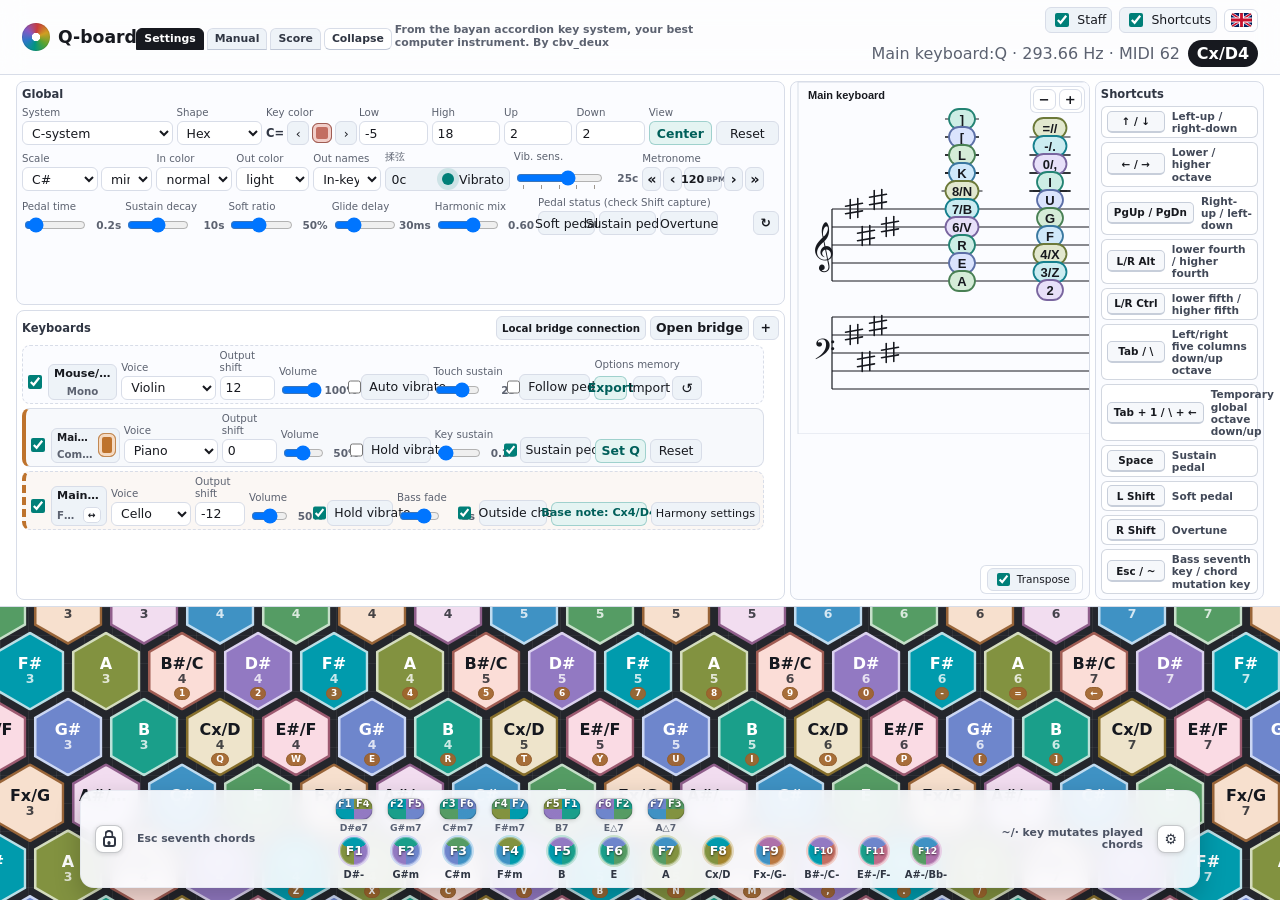
==== commit fb14b002: "123 1" ====
--- a/index.html
+++ b/index.html
@@ -25,6 +25,7 @@
       --key-gap: 10px;
       --row-gap: 0px;
       --indent-step: calc(var(--key-center-x) * 0.5);
+      --logo-rotation: 0deg;
       font-family:
         Inter, ui-sans-serif, system-ui, -apple-system, BlinkMacSystemFont,
         "Segoe UI", "Microsoft YaHei", sans-serif;
@@ -34,9 +35,18 @@
       box-sizing: border-box;
     }
 
+    html {
+      height: 100%;
+      overflow: hidden;
+    }
+
     body {
       margin: 0;
+      height: 100vh;
+      height: 100dvh;
       min-height: 100vh;
+      min-height: 100dvh;
+      overflow: hidden;
       background: var(--bg);
       color: var(--ink);
     }
@@ -48,12 +58,16 @@
     }
 
     .app {
-      min-height: 100vh;
-      display: grid;
-      grid-template-rows: auto auto 1fr;
+      height: 100vh;
+      height: 100dvh;
+      min-height: 0;
+      display: flex;
+      flex-direction: column;
+      overflow: hidden;
     }
 
     .topbar {
+      flex: 0 0 auto;
       display: flex;
       align-items: center;
       justify-content: space-between;
@@ -71,6 +85,7 @@
       display: flex;
       align-items: center;
       justify-content: flex-end;
+      flex-wrap: wrap;
       gap: 7px;
       margin-left: auto;
       min-width: 0;
@@ -117,6 +132,10 @@
       color: #ffffff;
     }
 
+    .mobile-menu-tab {
+      display: none;
+    }
+
     .brand {
       display: flex;
       align-items: center;
@@ -130,7 +149,7 @@
       border-radius: 50%;
       background:
         radial-gradient(circle at 50% 50%, #ffffff 0 21%, transparent 22%),
-        conic-gradient(from 8deg, #c93c3c, #cf9e22, #58a331, #00957f, #2c78c8, #8759c4, #c93c3c);
+        conic-gradient(from calc(8deg + var(--logo-rotation)), #c93c3c, #cf9e22, #58a331, #00957f, #2c78c8, #8759c4, #c93c3c);
       box-shadow: inset 0 0 0 1px rgba(0, 0, 0, 0.1);
       flex: 0 0 auto;
     }
@@ -167,6 +186,17 @@
       background: #ffffff;
     }
 
+    .top-staff-toggle,
+    .top-shortcuts-toggle {
+      min-height: 23px;
+      padding: 1px 7px;
+      border-radius: 6px;
+      font-size: 0.68rem;
+      line-height: 1;
+      flex: 0 0 auto;
+      white-space: nowrap;
+    }
+
     .language-picker:focus-within {
       outline: 3px solid rgba(0, 127, 120, 0.24);
       outline-offset: 2px;
@@ -177,21 +207,10 @@
       inset: 0;
       width: 100%;
       height: 100%;
+      appearance: none;
+      -webkit-appearance: none;
       opacity: 0;
       cursor: pointer;
-    }
-
-    .language-picker::after {
-      content: "";
-      position: absolute;
-      right: 4px;
-      bottom: 4px;
-      width: 0;
-      height: 0;
-      border-left: 3px solid transparent;
-      border-right: 3px solid transparent;
-      border-top: 4px solid #303643;
-      pointer-events: none;
     }
 
     .flag-badge {
@@ -238,55 +257,60 @@
     }
 
     .flag-badge[data-flag="br"] {
-      background: #009b3a;
-    }
-
-    .flag-badge[data-flag="br"]::before {
-      left: 6px;
-      top: 2px;
-      width: 13px;
-      height: 13px;
-      background: #ffdf00;
-      transform: rotate(45deg);
-    }
-
-    .flag-badge[data-flag="br"]::after {
-      left: 9px;
-      top: 5px;
-      width: 7px;
-      height: 7px;
-      border-radius: 50%;
-      background: #002776;
+      background:
+        #009b3a
+        url("data:image/svg+xml,%3Csvg xmlns='http://www.w3.org/2000/svg' viewBox='0 0 30 20'%3E%3Crect width='30' height='20' fill='%23009b3a'/%3E%3Cpath d='M15 2.2 27.2 10 15 17.8 2.8 10z' fill='%23ffdf00'/%3E%3Ccircle cx='15' cy='10' r='4.35' fill='%23002776'/%3E%3Cpath d='M10.8 8.8c3.2-1 6.2-.4 8.4 1.4' fill='none' stroke='%23fff' stroke-width='.72'/%3E%3C/svg%3E")
+        center / 100% 100% no-repeat;
     }
 
     .flag-badge[data-flag="jp"] {
-      background: #ffffff;
-    }
-
-    .flag-badge[data-flag="jp"]::before {
-      left: 7px;
-      top: 3px;
-      width: 11px;
-      height: 11px;
-      border-radius: 50%;
-      background: #bc002d;
+      background:
+        #ffffff
+        url("data:image/svg+xml,%3Csvg xmlns='http://www.w3.org/2000/svg' viewBox='0 0 30 20'%3E%3Crect width='30' height='20' fill='%23fff'/%3E%3Ccircle cx='15' cy='10' r='5.2' fill='%23bc002d'/%3E%3C/svg%3E")
+        center / 100% 100% no-repeat;
     }
 
     .flag-badge[data-flag="sa"] {
-      background: #006c35;
-    }
-
-    .flag-badge[data-flag="sa"]::before {
-      left: 5px;
-      top: 8px;
-      width: 15px;
-      height: 1.8px;
-      background: #ffffff;
-      border-radius: 999px;
+      background:
+        #006c35
+        url("data:image/svg+xml,%3Csvg xmlns='http://www.w3.org/2000/svg' viewBox='0 0 30 20'%3E%3Crect width='30' height='20' fill='%23006c35'/%3E%3Crect x='6' y='9.1' width='18' height='1.15' rx='.55' fill='%23fff'/%3E%3Cpath d='M8 12.6h14.2c-1.3 1.3-4.8 1.8-8.2 1.8-3 0-5.1-.6-6-1.8z' fill='%23fff'/%3E%3C/svg%3E")
+        center / 100% 100% no-repeat;
     }
 
     .flag-badge[data-flag="ru"] {
       background: linear-gradient(#ffffff 0 33.33%, #0039a6 33.33% 66.66%, #d52b1e 66.66%);
+    }
+
+    .flag-badge[data-flag="it"] {
+      background: linear-gradient(90deg, #009246 0 33.33%, #ffffff 33.33% 66.66%, #ce2b37 66.66%);
+    }
+
+    .flag-badge[data-flag="my"] {
+      background:
+        #cc0001
+        url("data:image/svg+xml,%3Csvg xmlns='http://www.w3.org/2000/svg' viewBox='0 0 42 28'%3E%3Cpath d='M0 0h42v28H0z' fill='%23fff'/%3E%3Cg fill='%23cc0001'%3E%3Cpath d='M0 0h42v2H0zM0 4h42v2H0zM0 8h42v2H0zM0 12h42v2H0zM0 16h42v2H0zM0 20h42v2H0zM0 24h42v2H0z'/%3E%3C/g%3E%3Cpath d='M0 0h21v16H0z' fill='%23010066'/%3E%3Ccircle cx='8.5' cy='8' r='4.7' fill='%23ffcc00'/%3E%3Ccircle cx='10.2' cy='8' r='4.7' fill='%23010066'/%3E%3Cpath d='M15.8 4.2l.7 2.2 2.2-.7-1.4 1.9 1.9 1.4-2.3.1.1 2.3-1.5-1.8-1.8 1.5.6-2.2-2.2-.6 2-1.2-1.2-2 2.1.8z' fill='%23ffcc00'/%3E%3C/svg%3E")
+        center / 100% 100% no-repeat;
+    }
+
+    .flag-badge[data-flag="vn"] {
+      background:
+        #da251d
+        url("data:image/svg+xml,%3Csvg xmlns='http://www.w3.org/2000/svg' viewBox='0 0 30 20'%3E%3Crect width='30' height='20' fill='%23da251d'/%3E%3Cpath d='M15 3.2l1.8 5.2h5.5l-4.5 3.2 1.7 5.2-4.5-3.2-4.5 3.2 1.7-5.2-4.5-3.2h5.5z' fill='%23ffdf00'/%3E%3C/svg%3E")
+        center / 100% 100% no-repeat;
+    }
+
+    .flag-badge[data-flag="tr"] {
+      background:
+        #e30a17
+        url("data:image/svg+xml,%3Csvg xmlns='http://www.w3.org/2000/svg' viewBox='0 0 30 20'%3E%3Crect width='30' height='20' fill='%23e30a17'/%3E%3Ccircle cx='12' cy='10' r='5.2' fill='%23fff'/%3E%3Ccircle cx='13.5' cy='10' r='4.1' fill='%23e30a17'/%3E%3Cpath d='M19.2 6.7l.8 2.1 2.2-.1-1.7 1.4.8 2.1-1.9-1.2-1.7 1.4.5-2.2-1.9-1.2 2.2-.2z' fill='%23fff'/%3E%3C/svg%3E")
+        center / 100% 100% no-repeat;
+    }
+
+    .flag-badge[data-flag="kr"] {
+      background:
+        #ffffff
+        url("data:image/svg+xml,%3Csvg xmlns='http://www.w3.org/2000/svg' viewBox='0 0 30 20'%3E%3Crect width='30' height='20' fill='%23fff'/%3E%3Cg transform='translate(15 10) rotate(-33)'%3E%3Cpath d='M0-4a4 4 0 1 1 0 8 2 2 0 1 0 0-4 2 2 0 1 1 0-4z' fill='%23cd2e3a'/%3E%3Cpath d='M0 4a4 4 0 1 1 0-8 2 2 0 1 0 0 4 2 2 0 1 1 0 4z' fill='%230047a0'/%3E%3C/g%3E%3Cg stroke='%23000' stroke-width='1.05'%3E%3Cpath d='M5.4 4.2l4.2 2.8M4.5 5.6l4.2 2.8M20.4 13l4.2 2.8M21.3 11.6l4.2 2.8M21.3 4.2l-4.2 2.8M22.2 5.6L18 8.4M8.7 11.6l-4.2 2.8M9.6 13l-4.2 2.8'/%3E%3C/g%3E%3C/svg%3E")
+        center / 100% 100% no-repeat;
     }
 
     .readout {
@@ -310,15 +334,40 @@
       letter-spacing: 0;
     }
 
+    .app-tagline {
+      max-width: 360px;
+      color: var(--muted);
+      font-size: 0.68rem;
+      font-weight: 750;
+      line-height: 1.18;
+      text-align: left;
+      flex: 0 1 360px;
+    }
+
     .controls {
+      flex: 0 0 auto;
       display: grid;
       grid-template-columns: minmax(0, 1fr);
       grid-template-areas: "panel";
       gap: 5px;
+      height: auto;
+      min-height: 0;
+      max-height: none;
       padding: 6px clamp(7px, 1.4vw, 16px);
+      overflow: visible;
       border-bottom: 1px solid var(--line);
       background: var(--panel);
       align-items: start;
+      overscroll-behavior: contain;
+      resize: none;
+    }
+
+    .controls[data-active-panel="manual"] {
+      min-height: 180px;
+      max-height: min(70vh, 720px);
+      max-height: min(70dvh, 720px);
+      overflow: auto;
+      resize: vertical;
     }
 
     .controls.is-collapsed {
@@ -339,6 +388,10 @@
       grid-area: global;
     }
 
+    .shortcut-section {
+      grid-area: shortcuts;
+    }
+
     .manual-section {
       grid-area: manual;
     }
@@ -352,35 +405,127 @@
     .control-grid {
       display: grid;
       grid-template-columns:
-        minmax(92px, 0.92fr)
-        minmax(60px, 0.56fr)
-        repeat(4, minmax(48px, 0.44fr))
-        minmax(138px, 1fr);
+        minmax(92px, 0.88fr)
+        minmax(58px, 0.5fr)
+        minmax(74px, 0.52fr)
+        repeat(4, minmax(44px, 0.4fr))
+        minmax(112px, 0.76fr);
       gap: 4px;
       align-items: end;
     }
 
+    .layout-row .view-control .button-group {
+      grid-template-columns: repeat(2, minmax(42px, 1fr));
+    }
+
     .control-grid.music-row {
       grid-template-columns:
-        minmax(104px, 0.92fr)
-        minmax(58px, 0.54fr)
-        minmax(54px, 0.5fr)
+        minmax(98px, 0.86fr)
+        minmax(56px, 0.5fr)
+        minmax(52px, 0.48fr)
+        minmax(58px, 0.45fr)
         minmax(92px, 0.82fr)
-        minmax(68px, 0.62fr)
-        minmax(48px, 0.45fr)
-        minmax(66px, 0.58fr);
+        minmax(92px, 0.82fr)
+        minmax(112px, 0.9fr);
     }
 
     .control-grid.pedal-row {
       grid-template-columns:
-        minmax(88px, 0.78fr)
-        minmax(88px, 0.78fr)
-        minmax(88px, 0.78fr)
-        minmax(72px, 0.58fr)
-        minmax(72px, 0.58fr)
-        minmax(112px, 0.9fr);
+        repeat(5, minmax(76px, 0.68fr))
+        minmax(230px, 1.65fr);
       gap: 4px;
       align-items: end;
+    }
+
+    .pedal-state-buttons {
+      display: grid;
+      grid-template-columns: repeat(4, minmax(48px, 1fr));
+      gap: 4px;
+    }
+
+    .keyboard-section-head {
+      display: flex;
+      align-items: center;
+      justify-content: space-between;
+      gap: 8px;
+    }
+
+    .keyboard-head-actions {
+      display: flex;
+      align-items: center;
+      justify-content: flex-end;
+      gap: 4px;
+    }
+
+    .bridge-head-button {
+      min-height: 24px;
+      padding: 2px 7px;
+      border-radius: 6px;
+      font-size: 0.68rem;
+      font-weight: 800;
+      white-space: nowrap;
+    }
+
+    .add-hid-button,
+    .pedal-mirror-toggle {
+      width: 26px;
+      min-height: 24px;
+      padding: 0;
+      border-radius: 7px;
+      font-size: 0.92rem;
+      font-weight: 900;
+      line-height: 1;
+    }
+
+    .pedal-mirror-toggle {
+      justify-self: end;
+    }
+
+    .shortcut-list {
+      display: grid;
+      gap: 4px;
+      align-content: start;
+      margin: 0;
+    }
+
+    .shortcut-list dt,
+    .shortcut-list dd {
+      margin: 0;
+    }
+
+    .shortcut-item {
+      display: grid;
+      grid-template-columns: minmax(58px, auto) minmax(0, 1fr);
+      gap: 7px;
+      align-items: center;
+      padding: 3px 5px;
+      border: 1px solid rgba(178, 187, 202, 0.58);
+      border-radius: 6px;
+      background: #ffffff;
+    }
+
+    .shortcut-key {
+      display: inline-flex;
+      justify-content: center;
+      align-items: center;
+      min-height: 22px;
+      padding: 2px 6px;
+      border: 1px solid #c7ceda;
+      border-bottom-width: 2px;
+      border-radius: 5px;
+      background: #f6f8fb;
+      color: #17191f;
+      font-size: 0.65rem;
+      font-weight: 900;
+      line-height: 1;
+      text-align: center;
+    }
+
+    .shortcut-desc {
+      color: #424958;
+      font-size: 0.66rem;
+      font-weight: 700;
+      line-height: 1.15;
     }
 
     .inline-pair {
@@ -446,7 +591,7 @@
 
     .color-stepper {
       display: grid;
-      grid-template-columns: 22px auto 20px 22px;
+      grid-template-columns: auto 22px 20px 22px;
       gap: 3px;
       align-items: center;
       min-height: 24px;
@@ -460,7 +605,7 @@
 
     .metronome-stepper {
       display: grid;
-      grid-template-columns: 19px 19px minmax(44px, 1fr) 19px 19px;
+      grid-template-columns: 19px 19px minmax(38px, 0.72fr) 19px 19px;
       gap: 2px;
       align-items: center;
       min-height: 24px;
@@ -489,15 +634,15 @@
       align-items: center;
       justify-content: center;
       gap: 2px;
-      padding: 0 3px;
-      font-size: 0.76rem;
+      padding: 0 2px;
+      font-size: 0.7rem;
       font-weight: 900;
       white-space: nowrap;
     }
 
     .metro-display small {
       color: var(--muted);
-      font-size: 0.52rem;
+      font-size: 0.48rem;
       font-weight: 900;
     }
 
@@ -551,12 +696,160 @@
 
     .keyboard-section {
       grid-area: keyboard;
+      grid-template-rows: auto minmax(0, auto);
+      align-content: start;
       background: #ffffff;
     }
 
     .keyboard-layout {
       display: block;
       min-width: 0;
+      min-height: 0;
+      overflow-y: auto;
+      overscroll-behavior: contain;
+      scrollbar-gutter: stable;
+    }
+
+    .keyboard-layout.has-fixed-profile-height {
+      height: var(--keyboard-settings-height);
+    }
+
+    .keyboard-section-body {
+      display: grid;
+      grid-template-columns: minmax(0, 1fr);
+      gap: 5px;
+      min-width: 0;
+      align-items: start;
+    }
+
+    .keyboard-section-body.is-bridge-open {
+      grid-template-columns: 92px minmax(0, 1fr);
+    }
+
+    .bridge-panel {
+      display: grid;
+      grid-template-rows: auto auto auto minmax(0, 1fr) auto;
+      gap: 6px;
+      width: 92px;
+      height: var(--keyboard-settings-height, auto);
+      min-height: 0;
+      padding: 6px;
+      overflow: hidden;
+      border: 1px solid var(--line);
+      border-radius: 7px;
+      background: #f7f9fc;
+      text-align: center;
+    }
+
+    .bridge-panel[hidden] {
+      display: none;
+    }
+
+    .bridge-panel-title {
+      overflow: hidden;
+      font-size: 0.72rem;
+      font-weight: 900;
+      text-overflow: ellipsis;
+      white-space: nowrap;
+    }
+
+    .bridge-panel-status {
+      display: grid;
+      justify-items: center;
+      gap: 3px;
+      font-size: 0.63rem;
+      font-weight: 800;
+      line-height: 1.2;
+    }
+
+    .bridge-status-dot {
+      width: 9px;
+      height: 9px;
+      border: 1px solid #a6afbd;
+      border-radius: 50%;
+      background: #d8dde6;
+    }
+
+    .bridge-panel.is-connected .bridge-status-dot {
+      border-color: #278a59;
+      background: #43bc78;
+    }
+
+    .bridge-panel-clients,
+    .bridge-panel-path {
+      overflow: hidden;
+      color: var(--muted);
+      font-size: 0.57rem;
+      line-height: 1.25;
+      overflow-wrap: anywhere;
+    }
+
+    .bridge-panel-path {
+      align-self: start;
+      max-height: 100%;
+    }
+
+    .bridge-panel-button {
+      width: 100%;
+      min-height: 28px;
+      padding: 2px;
+      font-size: 0.64rem;
+    }
+
+    .bridge-directory-dialog {
+      width: min(520px, calc(100vw - 24px));
+      padding: 0;
+      overflow: hidden;
+      border: 1px solid var(--line-strong);
+      border-radius: 8px;
+      box-shadow: 0 18px 54px rgba(23, 25, 31, 0.24);
+      background: #ffffff;
+      color: var(--ink);
+    }
+
+    .bridge-directory-dialog::backdrop {
+      background: rgba(23, 25, 31, 0.3);
+    }
+
+    .bridge-directory-head {
+      display: flex;
+      align-items: center;
+      justify-content: space-between;
+      gap: 8px;
+      padding: 9px 11px;
+      border-bottom: 1px solid var(--line);
+      font-weight: 900;
+    }
+
+    .bridge-directory-body {
+      display: grid;
+      gap: 9px;
+      padding: 11px;
+    }
+
+    .bridge-directory-body label {
+      display: grid;
+      gap: 4px;
+      color: var(--muted);
+      font-size: 0.72rem;
+      font-weight: 800;
+    }
+
+    .bridge-directory-body input[type="text"] {
+      width: 100%;
+      min-height: 34px;
+    }
+
+    .bridge-directory-actions {
+      display: grid;
+      grid-template-columns: repeat(3, minmax(0, 1fr));
+      gap: 5px;
+    }
+
+    .bass-base-button {
+      white-space: normal;
+      line-height: 1.15;
+      overflow-wrap: anywhere;
     }
 
     .profile-rows {
@@ -565,6 +858,7 @@
     }
 
     .profile-row {
+      --profile-hue: 5;
       display: grid;
       grid-template-columns:
         minmax(78px, 0.56fr)
@@ -584,14 +878,113 @@
       background: #f7f9fc;
     }
 
-    .profile-row.is-active {
-      border-color: rgba(0, 127, 120, 0.42);
-      background: #edf8f6;
+    .profile-row[data-profile-color] {
+      border-left: 4px solid hsl(var(--profile-hue) 62% 46%);
     }
 
     .profile-row.is-pointer {
       border-style: dashed;
       background: #fbfcff;
+    }
+
+    .profile-row.is-bass {
+      border-style: dashed;
+      background: hsl(var(--profile-hue) 46% 97%);
+    }
+
+    .profile-row.is-external-bass {
+      border-style: dashed;
+    }
+
+    .profile-row.is-disabled {
+      opacity: 0.68;
+    }
+
+    .profile-title {
+      display: grid;
+      grid-template-columns: auto minmax(0, 1fr);
+      gap: 4px;
+      align-items: stretch;
+      min-width: 0;
+    }
+
+    .profile-title.has-color {
+      position: relative;
+      grid-template-columns: auto minmax(0, 1fr);
+    }
+
+    .profile-title.has-color .profile-name {
+      padding-inline-end: 26px;
+    }
+
+    .profile-color-button {
+      width: 18px;
+      min-width: 18px;
+      height: 24px;
+      padding: 0;
+      border: 1px solid hsl(var(--profile-hue) 48% 54%);
+      border-radius: 6px;
+      background: hsl(var(--profile-hue) 62% 46%);
+      box-shadow: inset 0 0 0 3px hsl(var(--profile-hue) 72% 86%);
+      cursor: pointer;
+    }
+
+    .profile-title.has-color > .profile-color-button {
+      position: absolute;
+      z-index: 2;
+      top: 50%;
+      inset-inline-end: 4px;
+      transform: translateY(-50%);
+    }
+
+    .profile-action-dialog {
+      width: min(360px, calc(100vw - 28px));
+      padding: 0;
+      border: 1px solid var(--line);
+      border-radius: 8px;
+      background: #fff;
+      color: var(--ink);
+      box-shadow: 0 18px 48px rgba(22, 31, 45, 0.28);
+    }
+
+    .profile-action-dialog::backdrop {
+      background: rgba(22, 31, 45, 0.35);
+    }
+
+    .profile-action-dialog-head {
+      display: flex;
+      align-items: center;
+      justify-content: space-between;
+      gap: 10px;
+      padding: 12px 14px;
+      border-bottom: 1px solid var(--line);
+      font-weight: 800;
+    }
+
+    .profile-action-dialog-body {
+      display: grid;
+      grid-template-columns: 1fr 1fr;
+      gap: 8px;
+      padding: 14px;
+    }
+
+    .profile-action-dialog-body .command {
+      min-height: 38px;
+    }
+
+    .profile-enable-switch {
+      display: grid;
+      place-items: center;
+      min-width: 18px;
+      min-height: 24px;
+      cursor: pointer;
+    }
+
+    .profile-enable-switch input {
+      width: 14px;
+      height: 14px;
+      margin: 0;
+      accent-color: var(--accent);
     }
 
     .profile-name {
@@ -621,6 +1014,27 @@
       font-weight: 700;
     }
 
+    .profile-name .bass-source-line {
+      display: inline-flex;
+      align-items: center;
+      gap: 3px;
+      max-width: 100%;
+    }
+
+    .bass-key-mode-button {
+      min-width: 18px;
+      height: 16px;
+      border: 1px solid var(--line);
+      border-radius: 5px;
+      padding: 0 4px;
+      background: #ffffff;
+      color: var(--ink);
+      font-size: 0.58rem;
+      font-weight: 900;
+      line-height: 1;
+      cursor: pointer;
+    }
+
     .profile-static-name {
       cursor: default;
     }
@@ -675,6 +1089,41 @@
       color: #17191f;
       font-size: 0.86rem;
     }
+
+    .manual-body details {
+      border-bottom: 1px solid var(--line);
+      padding: 0 0 6px;
+    }
+
+    .manual-body summary {
+      min-height: 28px;
+      display: flex;
+      align-items: center;
+      gap: 6px;
+      color: #17191f;
+      font-size: 0.84rem;
+      font-weight: 850;
+      cursor: pointer;
+      user-select: none;
+    }
+
+    .manual-body summary::before {
+      content: "+";
+      width: 18px;
+      color: #59616f;
+      font-weight: 900;
+      text-align: center;
+    }
+
+    .manual-body details[open] > summary::before { content: "−"; }
+
+    .manual-details-body {
+      display: grid;
+      gap: 7px;
+      padding: 3px 4px 2px 24px;
+    }
+
+    html[dir="rtl"] .manual-details-body { padding: 3px 24px 2px 4px; }
 
     .manual-body p,
     .manual-body ul {
@@ -727,6 +1176,18 @@
       background: var(--panel-2);
     }
 
+    .command.is-tight-label,
+    .toggle.is-tight-label,
+    .menu-tab.is-tight-label {
+      font-size: 0.7rem;
+    }
+
+    .command.is-tiny-label,
+    .toggle.is-tiny-label,
+    .menu-tab.is-tiny-label {
+      font-size: 0.64rem;
+    }
+
     .command:disabled {
       cursor: not-allowed;
       opacity: 0.45;
@@ -782,9 +1243,15 @@
     }
 
     .stage-wrap {
+      flex: 1 1 auto;
+      width: 100%;
+      height: auto;
       min-height: 0;
       overflow: hidden;
+      position: relative;
       display: grid;
+      grid-template-columns: minmax(0, 1fr);
+      grid-template-rows: minmax(0, 1fr);
       background:
         linear-gradient(90deg, rgba(255,255,255,0.06) 1px, transparent 1px),
         linear-gradient(180deg, rgba(255,255,255,0.05) 1px, transparent 1px),
@@ -793,9 +1260,770 @@
     }
 
     .keyboard-scroll {
+      grid-area: 1 / 1;
+      width: 100%;
+      height: 100%;
+      min-height: 0;
       overflow: auto;
-      padding: 18px 0 26px;
+      padding: 18px 0 30px;
       scrollbar-color: #7b8290 var(--stage);
+    }
+
+    .keyboard-scroll.is-touch-vibrato-locked {
+      overflow: hidden;
+      touch-action: none;
+      overscroll-behavior: contain;
+    }
+
+    .touch-vibrato-pan-overlay {
+      position: absolute;
+      inset: 0;
+      z-index: 34;
+      pointer-events: none;
+    }
+
+    .touch-vibrato-pan-overlay[hidden] {
+      display: none;
+    }
+
+    .bass-dock {
+      position: fixed;
+      left: 50%;
+      bottom: max(12px, env(safe-area-inset-bottom));
+      z-index: 32;
+      display: grid;
+      gap: 6px;
+      align-items: center;
+      justify-content: center;
+      width: min(calc(100vw - 24px), 1120px);
+      padding: 7px 14px;
+      border: 1px solid rgba(216, 221, 232, 0.48);
+      border-radius: 14px;
+      background: rgba(251, 252, 255, 0.92);
+      box-shadow: 0 10px 26px rgba(0, 0, 0, 0.22);
+      transform: translateX(-50%);
+      backdrop-filter: blur(10px);
+    }
+
+    .bass-dock-row {
+      display: grid;
+      grid-template-columns: auto minmax(142px, 1fr) auto minmax(142px, 1fr) auto;
+      gap: 14px;
+      align-items: center;
+      width: 100%;
+      min-width: 0;
+    }
+
+    .bass-source-frame {
+      --profile-hue: 5;
+      position: relative;
+      display: block;
+      min-width: 0;
+      padding: 9px 9px 5px;
+      border: 2px solid hsl(var(--profile-hue) 52% 48%);
+      border-radius: 9px;
+      background: hsl(var(--profile-hue) 68% 94% / 0.96);
+    }
+
+    .bass-source-label {
+      position: absolute;
+      top: -0.62rem;
+      left: 9px;
+      max-width: 86px;
+      padding: 0 4px;
+      background: hsl(var(--profile-hue) 68% 94% / 0.98);
+      color: #303643;
+      font-size: 0.62rem;
+      font-weight: 900;
+      overflow: hidden;
+      text-overflow: ellipsis;
+      white-space: nowrap;
+    }
+
+    .bass-dock[hidden] {
+      display: none;
+    }
+
+    .bass-dock.is-touch-lock-only {
+      grid-template-columns: auto;
+      width: auto;
+      padding: 8px;
+      border-radius: 999px;
+    }
+
+    .bass-dock-hint {
+      min-width: 0;
+      color: #4c5364;
+      font-size: 0.68rem;
+      font-weight: 850;
+      line-height: 1.12;
+      text-wrap: balance;
+      white-space: normal;
+    }
+
+    .bass-dock-hint.is-left {
+      text-align: left;
+    }
+
+    .bass-dock-hint.is-right {
+      text-align: right;
+    }
+
+    .bass-dock-keys {
+      display: flex;
+      gap: 10px;
+      align-items: end;
+      justify-content: center;
+      min-width: 0;
+    }
+
+    .bass-settings-button,
+    .bass-touch-lock-button,
+    .touch-vibrato-pan-button {
+      width: 28px;
+      height: 28px;
+      border: 1px solid rgba(48, 54, 67, 0.28);
+      border-radius: 8px;
+      background: #ffffff;
+      color: #303643;
+      display: grid;
+      place-items: center;
+      font-size: 0.9rem;
+      font-weight: 900;
+      line-height: 1;
+      padding: 0;
+      cursor: pointer;
+      box-shadow: 0 1px 5px rgba(0, 0, 0, 0.14);
+    }
+
+    .bass-settings-button.is-open,
+    .bass-settings-button:hover,
+    .bass-touch-lock-button.is-active,
+    .bass-touch-lock-button:hover,
+    .touch-vibrato-pan-button:hover {
+      border-color: #17191f;
+      background: #17191f;
+      color: #ffffff;
+    }
+
+    .bass-touch-lock-button,
+    .touch-vibrato-pan-button {
+      touch-action: none;
+    }
+
+    .touch-vibrato-pan-button {
+      position: absolute;
+      bottom: 18px;
+      width: 42px;
+      height: 42px;
+      border-radius: 11px;
+      font-size: 1.5rem;
+      pointer-events: auto;
+    }
+
+    .touch-vibrato-pan-button.is-left {
+      left: 12px;
+    }
+
+    .touch-vibrato-pan-button.is-right {
+      right: 12px;
+    }
+
+    .bass-lock-icon {
+      position: relative;
+      display: block;
+      width: 13px;
+      height: 11px;
+      margin-top: 5px;
+      border: 2px solid currentColor;
+      border-radius: 3px;
+      box-sizing: border-box;
+    }
+
+    .bass-lock-icon::before {
+      content: "";
+      position: absolute;
+      left: 50%;
+      bottom: 100%;
+      width: 9px;
+      height: 8px;
+      border: 2px solid currentColor;
+      border-bottom: 0;
+      border-radius: 8px 8px 0 0;
+      box-sizing: border-box;
+      transform: translateX(-50%);
+    }
+
+    .bass-lock-icon::after {
+      content: "";
+      position: absolute;
+      left: 50%;
+      top: 3px;
+      width: 3px;
+      height: 4px;
+      border-radius: 999px;
+      background: currentColor;
+      transform: translateX(-50%);
+    }
+
+    .bass-button-wrap {
+      display: grid;
+      gap: 3px;
+      justify-items: center;
+      min-width: 42px;
+    }
+
+    .bass-seventh-button {
+      --bass-left-top-hue: 0;
+      --bass-right-top-hue: 60;
+      --bass-left-bottom-hue: 120;
+      --bass-right-bottom-hue: 180;
+      --bass-center-hue: 0;
+      width: 38px;
+      height: 22px;
+      position: relative;
+      display: grid;
+      grid-template-columns: 1fr 1fr;
+      overflow: hidden;
+      border: 1px solid rgba(23, 25, 31, 0.24);
+      border-radius: 999px;
+      padding: 0;
+      color: #ffffff;
+      cursor: pointer;
+      box-shadow: 0 1px 4px rgba(0, 0, 0, 0.14);
+      background:
+        linear-gradient(to right, hsl(var(--bass-left-top-hue) 62% 46%) 0 50%, hsl(var(--bass-right-top-hue) 62% 46%) 50% 100%) top / 100% 50% no-repeat,
+        linear-gradient(to right, hsl(var(--bass-left-bottom-hue) 62% 46%) 0 50%, hsl(var(--bass-right-bottom-hue) 62% 46%) 50% 100%) bottom / 100% 50% no-repeat;
+      touch-action: none;
+    }
+
+    .bass-seventh-button span {
+      position: relative;
+      z-index: 2;
+      display: grid;
+      place-items: center;
+      min-width: 0;
+      font-size: 0.62rem;
+      font-weight: 900;
+      line-height: 1;
+      pointer-events: none;
+      text-shadow: 0 1px 2px rgba(0, 0, 0, 0.62);
+    }
+
+    .bass-seventh-button span.is-long-key {
+      font-size: 0.48rem;
+      line-height: 0.9;
+    }
+
+    .bass-seventh-button.is-ninth {
+      width: 38px;
+      height: 22px;
+      border-radius: 999px;
+      background:
+        linear-gradient(to right, hsl(var(--bass-left-top-hue) 62% 46%) 0 50%, hsl(var(--bass-right-top-hue) 62% 46%) 50% 100%) top / 100% 50% no-repeat,
+        linear-gradient(to right, hsl(var(--bass-left-bottom-hue) 62% 46%) 0 50%, hsl(var(--bass-right-bottom-hue) 62% 46%) 50% 100%) bottom / 100% 50% no-repeat;
+    }
+
+    .bass-seventh-button.is-ninth::after {
+      content: none;
+    }
+
+    .bass-seventh-button.is-ninth span {
+      z-index: 3;
+      align-self: center;
+      justify-self: center;
+    }
+
+    .bass-seventh-button.is-ninth .bass-ninth-center {
+      z-index: 2;
+      width: 19px;
+      height: 11px;
+      border-radius: 999px;
+      box-shadow:
+        inset 0 0 0 1px rgba(255, 255, 255, 0.34),
+        0 0 0 1px rgba(0, 0, 0, 0.16);
+    }
+
+    .bass-ninth-center {
+      content: "";
+      position: absolute;
+      left: 50%;
+      top: 50%;
+      z-index: 1;
+      width: 19px;
+      height: 11px;
+      border: 0;
+      border-radius: 999px;
+      background: hsl(var(--bass-center-hue) 62% 46%);
+      transform: translate(-50%, -50%);
+      box-shadow: none;
+      pointer-events: none;
+    }
+
+    .bass-button {
+      --bass-root-hue: 0;
+      --bass-third-hue: 80;
+      --bass-fifth-hue: 160;
+      --bass-seventh-hue: 220;
+      --bass-ninth-hue: 20;
+      width: 32px;
+      height: 32px;
+      border: 2px solid hsl(var(--bass-root-hue) 72% 86%);
+      border-radius: 50%;
+      position: relative;
+      display: grid;
+      place-items: center;
+      overflow: hidden;
+      background: conic-gradient(
+        from -60deg,
+        hsl(var(--bass-third-hue) 62% 46%) 0deg 120deg,
+        hsl(var(--bass-root-hue) 62% 46%) 120deg 240deg,
+        hsl(var(--bass-fifth-hue) 62% 46%) 240deg 360deg
+      );
+      color: #ffffff;
+      font-size: 0.78rem;
+      font-weight: 900;
+      line-height: 1;
+      cursor: pointer;
+      box-shadow: inset 0 0 0 1px rgba(255, 255, 255, 0.32);
+      text-shadow: 0 1px 2px rgba(0, 0, 0, 0.62);
+      touch-action: none;
+    }
+
+    .bass-button.is-seventh {
+      background: conic-gradient(
+        from -45deg,
+        hsl(var(--bass-third-hue) 62% 46%) 0deg 90deg,
+        hsl(var(--bass-seventh-hue) 62% 46%) 90deg 180deg,
+        hsl(var(--bass-fifth-hue) 62% 46%) 180deg 270deg,
+        hsl(var(--bass-root-hue) 62% 46%) 270deg 360deg
+      );
+    }
+
+    .bass-button.is-ninth {
+      background:
+        radial-gradient(circle at center, hsl(var(--bass-root-hue) 62% 46%) 0 31%, transparent 32%),
+        conic-gradient(
+          from -45deg,
+          hsl(var(--bass-ninth-hue) 62% 46%) 0deg 90deg,
+          hsl(var(--bass-fifth-hue) 62% 46%) 90deg 180deg,
+          hsl(var(--bass-seventh-hue) 62% 46%) 180deg 270deg,
+          hsl(var(--bass-third-hue) 62% 46%) 270deg 360deg
+        );
+    }
+
+    .bass-button-key {
+      position: relative;
+      z-index: 2;
+      display: grid;
+      place-items: center;
+      width: 100%;
+      height: 100%;
+      min-width: 0;
+      text-align: center;
+      pointer-events: none;
+    }
+
+    .bass-button-key.is-long-key {
+      font-size: 0.58rem;
+      line-height: 0.9;
+    }
+
+    .bass-button.is-active {
+      transform: translateY(2px) scale(0.95);
+      filter: brightness(0.82);
+    }
+
+    .bass-seventh-button.is-active {
+      transform: translateY(1px) scale(0.96);
+      filter: brightness(0.84);
+    }
+
+    .bass-chord-name {
+      max-width: 48px;
+      color: #303643;
+      font-size: 0.62rem;
+      font-weight: 800;
+      line-height: 1;
+      text-align: center;
+      white-space: nowrap;
+    }
+
+    .bass-seventh-name {
+      color: #596173;
+      font-size: 0.58rem;
+    }
+
+    .bass-config-popover {
+      position: fixed;
+      right: 12px;
+      bottom: calc(74px + env(safe-area-inset-bottom));
+      z-index: 36;
+      width: min(96vw, 960px);
+      max-height: min(70vh, 620px);
+      max-height: min(70dvh, 620px);
+      display: grid;
+      grid-template-rows: auto 1fr;
+      overflow: hidden;
+      border: 1px solid rgba(216, 221, 232, 0.86);
+      border-radius: 10px;
+      background: rgba(251, 252, 255, 0.98);
+      box-shadow: 0 22px 48px rgba(0, 0, 0, 0.28);
+      backdrop-filter: blur(12px);
+    }
+
+    .bass-config-popover[hidden] {
+      display: none;
+    }
+
+    .bass-config-head {
+      display: flex;
+      align-items: center;
+      justify-content: space-between;
+      gap: 12px;
+      padding: 10px 12px;
+      border-bottom: 1px solid var(--line);
+      background: #eef3f8;
+    }
+
+    .bass-config-title {
+      color: #17191f;
+      font-size: 0.9rem;
+      font-weight: 900;
+    }
+
+    .bass-config-title-group {
+      display: flex;
+      align-items: center;
+      gap: 8px;
+      min-width: 0;
+    }
+
+    .bass-config-source {
+      width: min(210px, 34vw);
+      min-height: 28px;
+    }
+
+    .bass-config-title-group {
+      display: flex;
+      align-items: center;
+      gap: 8px;
+      min-width: 0;
+    }
+
+    .bass-config-source {
+      width: min(210px, 34vw);
+      min-height: 28px;
+    }
+
+    .bass-config-actions {
+      display: flex;
+      align-items: center;
+      gap: 8px;
+    }
+
+    .bass-config-reset,
+    .bass-config-close {
+      height: 28px;
+      border: 1px solid #aab4c3;
+      border-radius: 8px;
+      background: #fff;
+      color: #303643;
+      font-weight: 900;
+      cursor: pointer;
+    }
+
+    .bass-config-reset {
+      padding: 0 10px;
+      font-size: 0.72rem;
+      white-space: nowrap;
+    }
+
+    .bass-config-close {
+      width: 28px;
+      font-size: 1rem;
+    }
+
+    .bass-config-body {
+      min-height: 0;
+      overflow: auto;
+      padding: 12px;
+    }
+
+    .bass-config-section + .bass-config-section {
+      margin-top: 14px;
+    }
+
+    .bass-config-section-title {
+      margin: 0 0 8px;
+      color: #17191f;
+      font-size: 0.82rem;
+      font-weight: 900;
+    }
+
+    .bass-config-grid {
+      display: grid;
+      grid-template-columns: repeat(auto-fit, minmax(214px, 1fr));
+      gap: 10px;
+    }
+
+    .bass-config-card {
+      display: grid;
+      grid-template-columns: auto minmax(0, 1fr);
+      gap: 8px;
+      align-items: start;
+      min-width: 0;
+      padding: 8px;
+      border: 1px solid #d8dde8;
+      border-radius: 8px;
+      background: #ffffff;
+    }
+
+    .bass-config-preview {
+      --bass-root-hue: 0;
+      --bass-third-hue: 80;
+      --bass-fifth-hue: 160;
+      --bass-seventh-hue: 220;
+      --bass-ninth-hue: 20;
+      width: 34px;
+      height: 34px;
+      border: 2px solid hsl(var(--bass-root-hue) 72% 86%);
+      border-radius: 50%;
+      box-shadow: inset 0 0 0 1px rgba(255, 255, 255, 0.32);
+      background: conic-gradient(
+        from -60deg,
+        hsl(var(--bass-third-hue) 62% 46%) 0deg 120deg,
+        hsl(var(--bass-root-hue) 62% 46%) 120deg 240deg,
+        hsl(var(--bass-fifth-hue) 62% 46%) 240deg 360deg
+      );
+    }
+
+    .bass-config-preview.is-seventh {
+      background: conic-gradient(
+        from -45deg,
+        hsl(var(--bass-third-hue) 62% 46%) 0deg 90deg,
+        hsl(var(--bass-seventh-hue) 62% 46%) 90deg 180deg,
+        hsl(var(--bass-fifth-hue) 62% 46%) 180deg 270deg,
+        hsl(var(--bass-root-hue) 62% 46%) 270deg 360deg
+      );
+    }
+
+    .bass-config-preview.is-ninth {
+      background:
+        radial-gradient(circle at center, hsl(var(--bass-root-hue) 62% 46%) 0 31%, transparent 32%),
+        conic-gradient(
+          from -45deg,
+          hsl(var(--bass-ninth-hue) 62% 46%) 0deg 90deg,
+          hsl(var(--bass-fifth-hue) 62% 46%) 90deg 180deg,
+          hsl(var(--bass-seventh-hue) 62% 46%) 180deg 270deg,
+          hsl(var(--bass-third-hue) 62% 46%) 270deg 360deg
+        );
+    }
+
+    .bass-config-fields {
+      display: grid;
+      gap: 6px;
+      min-width: 0;
+    }
+
+    .bass-config-degree {
+      display: flex;
+      align-items: baseline;
+      justify-content: space-between;
+      gap: 8px;
+      min-width: 0;
+      color: #17191f;
+      font-size: 0.75rem;
+      font-weight: 900;
+    }
+
+    .bass-config-degree small {
+      min-width: 0;
+      color: #596173;
+      font-size: 0.66rem;
+      font-weight: 800;
+      overflow: hidden;
+      text-overflow: ellipsis;
+      white-space: nowrap;
+    }
+
+    .bass-config-field {
+      display: grid;
+      grid-template-columns: 62px minmax(0, 1fr);
+      gap: 6px;
+      align-items: center;
+      color: #4c5364;
+      font-size: 0.66rem;
+      font-weight: 800;
+    }
+
+    .bass-chord-select-wrap {
+      position: relative;
+      display: block;
+      min-width: 0;
+    }
+
+    .bass-config-field select {
+      width: 100%;
+      min-width: 0;
+      padding: 3px 5px;
+      border: 1px solid #c9d1df;
+      border-radius: 6px;
+      background: #fbfcff;
+      color: #17191f;
+      font-size: 0.66rem;
+    }
+
+    .bass-chord-select-wrap select {
+      color: transparent;
+      text-shadow: none;
+    }
+
+    .bass-chord-select-wrap option {
+      color: #17191f;
+    }
+
+    .bass-chord-select-wrap select:focus,
+    .bass-chord-select-wrap select:active {
+      color: #17191f;
+    }
+
+    .bass-chord-select-preview {
+      position: absolute;
+      inset: 1px 22px 1px 6px;
+      display: grid;
+      align-items: center;
+      color: #17191f;
+      font-size: 0.66rem;
+      font-weight: 850;
+      overflow: hidden;
+      pointer-events: none;
+      text-overflow: ellipsis;
+      white-space: nowrap;
+    }
+
+    .bass-chord-select-wrap select:focus + .bass-chord-select-preview,
+    .bass-chord-select-wrap select:active + .bass-chord-select-preview {
+      opacity: 0;
+    }
+
+    .options-io {
+      display: grid;
+      gap: 6px;
+    }
+
+    .options-io-buttons {
+      display: grid;
+      grid-template-columns: minmax(0, 1fr) minmax(0, 1fr) 30px;
+      gap: 6px;
+      min-width: 0;
+    }
+
+    .options-reset-button {
+      width: 30px;
+      min-width: 0;
+      padding-inline: 0;
+      font-size: 0.88rem;
+    }
+
+    @media (max-width: 760px) {
+      .bass-dock {
+        gap: 8px;
+        padding-inline: 12px;
+      }
+
+      .bass-dock-row {
+        grid-template-columns: auto minmax(86px, 1fr) auto minmax(86px, 1fr) auto;
+        gap: 8px;
+      }
+
+      .bass-dock-hint {
+        font-size: 0.58rem;
+      }
+
+      .bass-dock-keys {
+        gap: 7px;
+      }
+    }
+
+    @media (max-width: 560px) {
+      .bass-dock {
+        justify-items: center;
+        border-radius: 20px;
+      }
+
+      .bass-dock-row {
+        grid-template-columns: auto;
+        justify-items: center;
+      }
+
+      .bass-source-frame {
+        grid-column: 1;
+      }
+
+      .bass-dock-hint {
+        display: none;
+      }
+
+      .bass-config-popover {
+        right: 6px;
+        bottom: calc(86px + env(safe-area-inset-bottom));
+        width: calc(100vw - 12px);
+      }
+    }
+
+    @supports (color: oklch(60% 0.1 30)) {
+      .bass-button {
+        border-color: oklch(88% 0.04 var(--bass-root-hue));
+        background: conic-gradient(
+          from -60deg,
+          oklch(63% 0.11 var(--bass-third-hue)) 0deg 120deg,
+          oklch(63% 0.11 var(--bass-root-hue)) 120deg 240deg,
+          oklch(63% 0.11 var(--bass-fifth-hue)) 240deg 360deg
+        );
+      }
+
+      .bass-button.is-seventh {
+        background: conic-gradient(
+          from -45deg,
+          oklch(63% 0.11 var(--bass-third-hue)) 0deg 90deg,
+          oklch(63% 0.11 var(--bass-seventh-hue)) 90deg 180deg,
+          oklch(63% 0.11 var(--bass-fifth-hue)) 180deg 270deg,
+          oklch(63% 0.11 var(--bass-root-hue)) 270deg 360deg
+        );
+      }
+
+      .bass-button.is-ninth {
+        background:
+          radial-gradient(circle at center, oklch(63% 0.11 var(--bass-root-hue)) 0 31%, transparent 32%),
+          conic-gradient(
+            from -45deg,
+            oklch(63% 0.11 var(--bass-ninth-hue)) 0deg 90deg,
+            oklch(63% 0.11 var(--bass-fifth-hue)) 90deg 180deg,
+            oklch(63% 0.11 var(--bass-seventh-hue)) 180deg 270deg,
+            oklch(63% 0.11 var(--bass-third-hue)) 270deg 360deg
+          );
+      }
+
+      .bass-seventh-button {
+        background:
+          linear-gradient(to right, oklch(63% 0.11 var(--bass-left-top-hue)) 0 50%, oklch(63% 0.11 var(--bass-right-top-hue)) 50% 100%) top / 100% 50% no-repeat,
+          linear-gradient(to right, oklch(63% 0.11 var(--bass-left-bottom-hue)) 0 50%, oklch(63% 0.11 var(--bass-right-bottom-hue)) 50% 100%) bottom / 100% 50% no-repeat;
+      }
+
+      .bass-seventh-button.is-ninth {
+        background:
+          linear-gradient(to right, oklch(63% 0.11 var(--bass-left-top-hue)) 0 50%, oklch(63% 0.11 var(--bass-right-top-hue)) 50% 100%) top / 100% 50% no-repeat,
+          linear-gradient(to right, oklch(63% 0.11 var(--bass-left-bottom-hue)) 0 50%, oklch(63% 0.11 var(--bass-right-bottom-hue)) 50% 100%) bottom / 100% 50% no-repeat;
+      }
+
+      .bass-seventh-button.is-ninth::after {
+        content: none;
+      }
+
+      .bass-ninth-center {
+        background: oklch(63% 0.11 var(--bass-center-hue));
+      }
     }
 
     .keyboard {
@@ -845,7 +2073,9 @@
 
     .key {
       --hue: 190;
+      --tone-deep: hsl(var(--hue) 24% 15%);
       --tone: hsl(var(--hue) 62% 46%);
+      --tone-gray: hsl(var(--hue) 24% 68%);
       --tone-soft: hsl(var(--hue) 72% 90%);
       --tone-border: hsl(var(--hue) 46% 42%);
       --key-fill: var(--tone-soft);
@@ -930,21 +2160,45 @@
       clip-path: none;
     }
 
+    .key.is-tone-normal,
     .key.is-dark-tone {
       --key-fill: var(--tone);
       --key-stroke: hsl(var(--hue) 72% 86%);
       color: #ffffff;
     }
 
+    .key.is-tone-deep {
+      --key-fill: var(--tone-deep);
+      --key-stroke: hsl(var(--hue) 24% 46%);
+      color: #ffffff;
+    }
+
+    .key.is-tone-gray {
+      --key-fill: var(--tone-gray);
+      --key-stroke: hsl(var(--hue) 28% 86%);
+      color: #ffffff;
+    }
+
     @supports (color: oklch(60% 0.1 30)) {
       .key {
+        --tone-deep: oklch(22% 0.03 var(--hue));
         --tone: oklch(63% 0.11 var(--hue));
+        --tone-gray: oklch(76% 0.03 var(--hue));
         --tone-soft: oklch(92% 0.035 var(--hue));
         --tone-border: oklch(55% 0.09 var(--hue));
       }
 
+      .key.is-tone-normal,
       .key.is-dark-tone {
         --key-stroke: oklch(88% 0.04 var(--hue));
+      }
+
+      .key.is-tone-deep {
+        --key-stroke: oklch(63% 0.03 var(--hue));
+      }
+
+      .key.is-tone-gray {
+        --key-stroke: oklch(88% 0.022 var(--hue));
       }
     }
 
@@ -967,6 +2221,11 @@
 
     .key.is-q-anchor {
       --key-outline: rgba(0, 127, 120, 0.42);
+    }
+
+    .key-map.is-bass-reserved {
+      background: rgba(72, 96, 132, 0.78);
+      color: #eaf2ff;
     }
 
     .note {
@@ -989,29 +2248,64 @@
       z-index: 1;
     }
 
-    .key-map {
+    .key-maps {
       position: absolute;
       left: 50%;
-      bottom: calc((var(--key-step-y) - var(--key-size)) * 0.5 + 5px);
+      bottom: calc((var(--key-step-y) - var(--key-size)) * 0.5 + 4px);
       transform: translateX(-50%);
-      max-width: 52px;
-      padding: 1px 5px 2px;
+      display: flex;
+      flex-flow: row wrap;
+      justify-content: center;
+      align-items: center;
+      gap: 1px;
+      width: calc(var(--key-size) - 8px);
+      pointer-events: none;
+      z-index: 2;
+    }
+
+    .key-map {
+      --profile-hue: 5;
+      display: block;
+      max-width: 100%;
+      padding: 1px 4px;
       border-radius: 999px;
-      background: rgba(23, 25, 31, 0.82);
+      border: 1px solid hsl(var(--profile-hue) 54% 38%);
+      background: hsl(var(--profile-hue) 58% 40% / 0.92);
       color: #fff;
-      font-size: 0.64rem;
+      font-size: 0.56rem;
       font-weight: 800;
-      line-height: 1.1;
+      line-height: 1;
       letter-spacing: 0;
       overflow: hidden;
       text-overflow: ellipsis;
       white-space: nowrap;
-      z-index: 2;
+    }
+
+    .key-maps.is-multi .key-map {
+      max-width: calc(50% - 1px);
+      font-size: 0.5rem;
+      padding-block: 0;
     }
 
     .key.is-active .key-map {
       background: rgba(255, 255, 255, 0.9);
       color: #17191f;
+    }
+
+    .key.is-active .key-map.is-bass-reserved {
+      background: rgba(188, 205, 230, 0.95);
+      color: #1a2b44;
+    }
+
+    .key-map.is-edge-octave-trigger {
+      border-color: rgba(184, 107, 0, 0.7);
+      background: #fff1d5;
+      color: #754500;
+    }
+
+    .key.is-active .key-map.is-edge-octave-trigger {
+      background: #ffe3a8;
+      color: #5d3700;
     }
 
     .scale-dock {
@@ -1038,16 +2332,21 @@
     }
 
     .controls[data-active-panel="settings"] {
-      grid-template-columns: minmax(0, 1fr) minmax(300px, 0.36fr);
+      grid-template-columns: minmax(0, 1fr) minmax(300px, 0.36fr) minmax(150px, 0.22fr);
       grid-template-areas:
-        "global staff"
-        "keyboard staff";
+        "global staff shortcuts"
+        "keyboard staff shortcuts";
       align-items: stretch;
     }
 
+    .controls[data-active-panel="settings"] .shortcut-section,
     .controls[data-active-panel="settings"] .global-section,
     .controls[data-active-panel="settings"] .keyboard-section {
       display: grid;
+    }
+
+    .controls[data-active-panel="settings"] .shortcut-section {
+      grid-area: shortcuts;
     }
 
     .controls[data-active-panel="settings"] .global-section {
@@ -1071,17 +2370,37 @@
     }
 
     .controls[data-active-panel="settings"].is-staff-hidden {
-      grid-template-columns: minmax(0, 1fr);
+      grid-template-columns: minmax(0, 1fr) minmax(150px, 0.22fr);
       grid-template-areas:
-        "global"
-        "keyboard";
+        "global shortcuts"
+        "keyboard shortcuts";
     }
 
     .controls[data-active-panel="settings"]:has(> .scale-dock:not(.is-open)) {
-      grid-template-columns: minmax(0, 1fr);
+      grid-template-columns: minmax(0, 1fr) minmax(150px, 0.22fr);
       grid-template-areas:
-        "global"
-        "keyboard";
+        "global shortcuts"
+        "keyboard shortcuts";
+    }
+
+    @media (min-width: 901px) {
+      .controls[data-active-panel="settings"].is-shortcuts-hidden {
+        grid-template-columns: minmax(0, 1fr) minmax(300px, 0.36fr);
+        grid-template-areas:
+          "global staff"
+          "keyboard staff";
+      }
+
+      .controls[data-active-panel="settings"].is-shortcuts-hidden .shortcut-section {
+        display: none;
+      }
+
+      .controls[data-active-panel="settings"].is-shortcuts-hidden.is-staff-hidden {
+        grid-template-columns: minmax(0, 1fr);
+        grid-template-areas:
+          "global"
+          "keyboard";
+      }
     }
 
     .controls[data-active-panel="manual"] .manual-section {
@@ -1102,6 +2421,40 @@
       backdrop-filter: blur(8px);
     }
 
+    .scale-dock-head {
+      position: absolute;
+      right: 6px;
+      bottom: 5px;
+      z-index: 3;
+      display: flex;
+      align-items: center;
+      gap: 6px;
+      padding: 2px 6px;
+      border: 1px solid rgba(216, 221, 232, 0.9);
+      border-radius: 6px;
+      background: rgba(255, 255, 255, 0.88);
+      backdrop-filter: blur(8px);
+    }
+
+    .scale-dock-title {
+      color: #303643;
+      font-size: 0.72rem;
+      font-weight: 900;
+      line-height: 1;
+    }
+
+    .staff-transpose-toggle {
+      min-height: 21px;
+      padding: 1px 5px;
+      gap: 4px;
+      font-size: 0.66rem;
+    }
+
+    .staff-transpose-toggle input {
+      width: 13px;
+      height: 13px;
+    }
+
     .scale-zoom {
       width: 23px;
       min-height: 21px;
@@ -1122,9 +2475,11 @@
     }
 
     .staff-wrap {
+      box-sizing: border-box;
       height: 100%;
       min-width: 0;
       overflow: auto;
+      padding-bottom: 28px;
     }
 
     .staff-svg {
@@ -1184,7 +2539,17 @@
         grid-template-areas:
           "global"
           "keyboard"
-          "staff";
+          "staff"
+          "shortcuts";
+      }
+
+      .controls[data-active-panel="settings"].is-staff-hidden,
+      .controls[data-active-panel="settings"]:has(> .scale-dock:not(.is-open)) {
+        grid-template-columns: 1fr;
+        grid-template-areas:
+          "global"
+          "keyboard"
+          "shortcuts";
       }
 
       .controls[data-active-panel="settings"] > .scale-dock {
@@ -1210,6 +2575,13 @@
       .top-actions {
         width: 100%;
         justify-content: space-between;
+      }
+
+      .app-tagline {
+        order: 0;
+        flex-basis: 100%;
+        max-width: none;
+        text-align: left;
       }
 
       .menu-tabs {
@@ -1277,7 +2649,196 @@
         min-height: 42px;
       }
     }
+
+    @media (max-width: 900px) {
+      .mobile-menu-tab {
+        display: inline-flex;
+        align-items: center;
+        justify-content: center;
+        min-width: 0;
+        border-radius: 6px;
+        overflow: hidden;
+        text-overflow: ellipsis;
+      }
+
+      #menuSettings,
+      #menuManual,
+      .app-tagline,
+      .readout,
+      .top-staff-toggle,
+      .top-shortcuts-toggle {
+        display: none;
+      }
+
+      .controls[data-mobile-panel] {
+        grid-template-columns: minmax(0, 1fr);
+        grid-template-areas: "panel";
+      }
+
+      .controls[data-mobile-panel] > .control-section,
+      .controls[data-mobile-panel] > .scale-dock {
+        display: none !important;
+      }
+
+      .controls[data-mobile-panel="global"] .global-section,
+      .controls[data-mobile-panel="keyboard"] .keyboard-section,
+      .controls[data-mobile-panel="shortcuts"] .shortcut-section,
+      .controls[data-mobile-panel="manual"] .manual-section {
+        display: grid !important;
+        grid-area: panel;
+      }
+
+      .controls[data-mobile-panel="staff"] > .scale-dock.is-open {
+        display: block !important;
+        grid-area: panel;
+        height: min(34dvh, 270px);
+        min-height: 150px;
+      }
+    }
+
+    @media (max-width: 900px) and (orientation: portrait) {
+      .topbar {
+        position: relative;
+        align-items: flex-start;
+        flex-direction: column;
+        gap: 5px;
+        padding-right: 48px;
+      }
+
+      .top-actions {
+        position: absolute;
+        top: 7px;
+        right: 10px;
+        width: auto;
+        margin: 0;
+      }
+
+      .menu-tabs {
+        display: grid;
+        grid-template-columns: repeat(5, minmax(0, 1fr));
+        width: 100%;
+        gap: 3px;
+        overflow: visible;
+      }
+
+      .mobile-menu-tab,
+      .menu-tab.menu-collapse {
+        min-height: 30px;
+        padding: 2px 3px;
+        font-size: 0.62rem;
+        line-height: 1;
+        white-space: nowrap;
+        text-align: center;
+      }
+    }
+
+    @media (max-width: 900px) and (orientation: landscape) {
+      .app {
+        position: relative;
+        padding-left: 0;
+      }
+
+      .topbar {
+        position: relative;
+        z-index: 6;
+        width: auto;
+        min-height: 44px;
+        flex-direction: row;
+        align-items: center;
+        justify-content: space-between;
+        gap: 5px;
+        padding: 5px 10px;
+        border-right: 0;
+        border-bottom: 1px solid var(--line);
+      }
+
+      .brand h1 {
+        display: block;
+        max-width: 155px;
+        overflow: hidden;
+        text-overflow: ellipsis;
+        font-size: 0.84rem;
+      }
+
+      .menu-tabs {
+        display: flex;
+        flex: 1 1 auto;
+        flex-direction: row;
+        align-items: center;
+        justify-content: center;
+        width: auto;
+        gap: 3px;
+        overflow: hidden;
+      }
+
+      .mobile-menu-tab,
+      .menu-tab.menu-collapse {
+        flex: 1 1 0;
+        min-width: 0;
+        min-height: 28px;
+        padding: 2px 4px;
+        font-size: 0.62rem;
+        line-height: 1;
+        white-space: nowrap;
+        text-align: center;
+      }
+
+      .top-actions {
+        flex: 0 0 auto;
+        width: auto;
+        margin: 0;
+      }
+
+      .controls[data-mobile-panel] {
+        position: absolute;
+        top: 50px;
+        left: 7px;
+        z-index: 5;
+        width: clamp(220px, 33.333vw, 420px);
+        max-height: calc(100dvh - 58px);
+        overflow: auto;
+        padding: 5px;
+        border: 1px solid var(--line);
+        border-radius: 0 0 8px 8px;
+        box-shadow: 0 10px 24px rgba(23, 25, 31, 0.2);
+        background: rgba(255, 255, 255, 0.97);
+      }
+    }
+
+    @media (max-width: 900px) and (orientation: landscape) and (max-height: 420px) {
+      .topbar {
+        min-height: 38px;
+        padding: 4px 7px;
+      }
+
+      .brand {
+        gap: 5px;
+      }
+
+      .brand .mark {
+        width: 22px;
+        height: 22px;
+      }
+
+      .brand h1 {
+        max-width: 122px;
+        font-size: 0.74rem;
+      }
+
+      .mobile-menu-tab,
+      .menu-tab.menu-collapse {
+        min-height: 25px;
+        padding-inline: 4px;
+        font-size: 0.58rem;
+      }
+
+      .controls[data-mobile-panel] {
+        top: 44px;
+        max-height: calc(100dvh - 50px);
+      }
+    }
   </style>
+  <link rel="stylesheet" href="score/qboard-score.css?v=20260826-06">
 </head>
 <body>
   <div class="app">
@@ -1289,9 +2850,23 @@
       <nav class="menu-tabs" id="menuTabs" aria-label="选项标签">
         <button class="menu-tab is-active" id="menuSettings" type="button" data-menu-panel="settings" aria-controls="controlsPanel" aria-selected="true">设置</button>
         <button class="menu-tab" id="menuManual" type="button" data-menu-panel="manual" aria-controls="controlsPanel" aria-selected="false">说明书</button>
+        <button class="menu-tab" id="menuScore" type="button" aria-controls="qscoreWorkspace" aria-selected="false">打谱</button>
+        <button class="menu-tab mobile-menu-tab" id="menuGlobal" type="button" data-mobile-panel="global" aria-controls="controlsPanel" aria-selected="true">全局设置</button>
+        <button class="menu-tab mobile-menu-tab" id="menuKeyboard" type="button" data-mobile-panel="keyboard" aria-controls="controlsPanel" aria-selected="false">键盘设置</button>
+        <button class="menu-tab mobile-menu-tab" id="menuStaff" type="button" data-mobile-panel="staff" aria-controls="controlsPanel" aria-selected="false">谱表</button>
+        <button class="menu-tab mobile-menu-tab" id="menuShortcuts" type="button" data-mobile-panel="shortcuts" aria-controls="controlsPanel" aria-selected="false">快捷键</button>
         <button class="menu-tab menu-collapse" id="menuCollapse" type="button" aria-controls="controlsPanel" aria-expanded="true">收起</button>
+        <span class="app-tagline" id="appTagline">来自巴扬手风琴键系统，你最好的电脑乐器。By cbv_deux</span>
       </nav>
       <div class="top-actions">
+        <label class="toggle top-staff-toggle">
+          <input id="showStaff" type="checkbox" checked>
+          <span>谱表</span>
+        </label>
+        <label class="toggle top-shortcuts-toggle">
+          <input id="showShortcuts" type="checkbox" checked aria-controls="shortcutSection">
+          <span>快捷键</span>
+        </label>
         <div class="language-picker" id="languagePicker" title="语言">
           <label class="sr-only" for="languageSelect">语言</label>
           <span class="flag-badge" id="languageFlag" data-flag="cn" aria-hidden="true"></span>
@@ -1305,6 +2880,11 @@
             <option value="ja">🇯🇵 日本語</option>
             <option value="ar">🇸🇦 العربية</option>
             <option value="ru">🇷🇺 Русский</option>
+            <option value="it">🇮🇹 Italiano</option>
+            <option value="ms">🇲🇾 Bahasa Melayu</option>
+            <option value="vi">🇻🇳 Tiếng Việt</option>
+            <option value="tr">🇹🇷 Türkçe</option>
+            <option value="ko">🇰🇷 한국어</option>
           </select>
         </div>
         <div class="readout" aria-live="polite">
@@ -1314,7 +2894,57 @@
       </div>
     </header>
 
-    <section class="controls" id="controlsPanel" data-active-panel="settings" aria-label="设置">
+    <section class="controls" id="controlsPanel" data-active-panel="settings" data-mobile-panel="global" aria-label="设置">
+      <div class="control-section shortcut-section" id="shortcutSection">
+        <div class="section-heading" data-i18n="shortcutList">快捷键</div>
+        <dl class="shortcut-list">
+          <div class="shortcut-item">
+            <dt class="shortcut-key">↑ / ↓</dt>
+            <dd class="shortcut-desc" data-i18n="shortcutVertical">左上 / 右下</dd>
+          </div>
+          <div class="shortcut-item">
+            <dt class="shortcut-key">← / →</dt>
+            <dd class="shortcut-desc" data-i18n="shortcutHorizontal">低八度 / 高八度</dd>
+          </div>
+          <div class="shortcut-item">
+            <dt class="shortcut-key">PgUp / PgDn</dt>
+            <dd class="shortcut-desc" data-i18n="shortcutPageDiagonals">右上 / 左下</dd>
+          </div>
+          <div class="shortcut-item">
+            <dt class="shortcut-key">L/R Alt</dt>
+            <dd class="shortcut-desc" data-shortcut-interval-desc="fourth">低四度 / 高四度</dd>
+          </div>
+          <div class="shortcut-item">
+            <dt class="shortcut-key">L/R Ctrl</dt>
+            <dd class="shortcut-desc" data-shortcut-interval-desc="fifth">低五度 / 高五度</dd>
+          </div>
+          <div class="shortcut-item">
+            <dt class="shortcut-key">Tab / \</dt>
+            <dd class="shortcut-desc" data-shortcut-edge-summary>左/右五列降/升八度</dd>
+          </div>
+          <div class="shortcut-item">
+            <dt class="shortcut-key">Tab + 1 / \ + ←</dt>
+            <dd class="shortcut-desc" data-i18n="shortcutEdgeOctaveCombo">临时全局降/升八度</dd>
+          </div>
+          <div class="shortcut-item">
+            <dt class="shortcut-key">Space</dt>
+            <dd class="shortcut-desc" data-i18n="shortcutSustain">延音踏板</dd>
+          </div>
+          <div class="shortcut-item">
+            <dt class="shortcut-key">L Shift</dt>
+            <dd class="shortcut-desc" data-i18n="shortcutSoft" data-shortcut-shift-desc="left">弱音踏板</dd>
+          </div>
+          <div class="shortcut-item">
+            <dt class="shortcut-key">R Shift</dt>
+            <dd class="shortcut-desc" data-i18n="shortcutHarmonic" data-shortcut-shift-desc="right">人工泛音</dd>
+          </div>
+          <div class="shortcut-item">
+            <dt class="shortcut-key" data-shortcut-bass-keys>Q / ~</dt>
+            <dd class="shortcut-desc" data-i18n="shortcutBassKeys">贝司七和弦键/和弦变异键</dd>
+          </div>
+        </dl>
+      </div>
+
       <div class="control-section global-section">
         <div class="section-heading">全局设置</div>
         <div class="control-grid layout-row">
@@ -1325,7 +2955,7 @@
               <option value="c" selected>C-system</option>
               <option value="tonnetz">Tonnetz</option>
               <option value="rightWholeLeftHalf">Q-System</option>
-              <option value="rightWholeRightUpHalf">Isomorphic</option>
+              <option value="rightWholeRightUpHalf">Classic</option>
               <option value="guitar">Guitar</option>
             </select>
           </div>
@@ -1338,6 +2968,16 @@
             </select>
           </div>
 
+          <div class="control color-control">
+            <span class="group-label">键盘颜色</span>
+            <div class="color-stepper" aria-label="键盘颜色">
+              <span class="color-equals">C=</span>
+              <button class="color-step" id="colorPrev" type="button" aria-label="上一个 C 色块">‹</button>
+              <span class="color-swatch" id="colorSwatch" title="C 的颜色"></span>
+              <button class="color-step" id="colorNext" type="button" aria-label="下一个 C 色块">›</button>
+            </div>
+          </div>
+
           <div class="control">
             <label for="lowCol">低音列</label>
             <input id="lowCol" type="number" step="1" value="-5">
@@ -1358,10 +2998,11 @@
             <input id="lowerRows" type="number" min="0" max="18" step="1" value="2">
           </div>
 
-          <div class="control">
+          <div class="control view-control">
             <span class="group-label">横向扩展</span>
-            <div class="button-group">
+            <div class="button-group two">
               <button class="command primary" id="centerView" type="button">居中</button>
+              <button class="command" id="resetView" type="button">复位</button>
             </div>
           </div>
         </div>
@@ -1373,27 +3014,40 @@
               <select id="tonicSelect"></select>
               <select id="scaleMode">
                 <option value="major">大调</option>
-                <option value="minor">小调</option>
+                <option value="minor" selected>小调</option>
               </select>
             </div>
           </div>
 
           <div class="control">
-            <label for="scaleAssist">辅助</label>
-            <select id="scaleAssist">
-              <option value="inDark" selected>调内深色</option>
-              <option value="outDark">调外深色</option>
-              <option value="allDark">全深色</option>
-              <option value="allLight">全浅色</option>
+            <label for="scaleInTone">调内颜色</label>
+            <select id="scaleInTone">
+              <option value="deep">深</option>
+              <option value="normal" selected>正常</option>
+              <option value="gray">灰</option>
+              <option value="light">浅</option>
+            </select>
+          </div>
+
+          <div class="control">
+            <label for="scaleOutTone">调外颜色</label>
+            <select id="scaleOutTone">
+              <option value="deep">深</option>
+              <option value="normal">正常</option>
+              <option value="gray">灰</option>
+              <option value="light" selected>浅</option>
             </select>
           </div>
 
           <div class="control">
             <label for="labelMode">调外</label>
             <select id="labelMode">
-              <option value="dual" selected>升降号</option>
+              <option value="dual">升降号</option>
               <option value="sharp">升号</option>
               <option value="flat">降号</option>
+              <option value="inDual" selected>调内升降号</option>
+              <option value="inSharp">调内升号</option>
+              <option value="inFlat">调内降号</option>
             </select>
           </div>
 
@@ -1407,52 +3061,18 @@
 
           <div class="control">
             <label for="vibratoSensitivity">揉弦灵敏度</label>
-            <input id="vibratoSensitivity" type="range" min="0.1" max="1" step="0.05" value="1">
-          </div>
-
-          <label class="toggle">
-            <input id="showStaff" type="checkbox" checked>
-            <span>谱表</span>
-          </label>
-
-          <div class="control color-control">
-            <span class="group-label">键盘颜色</span>
-            <div class="color-stepper" aria-label="键盘颜色">
-              <button class="color-step" id="colorPrev" type="button" aria-label="上一个 C 色块">‹</button>
-              <span class="color-equals">C=</span>
-              <span class="color-swatch" id="colorSwatch" title="C 的颜色"></span>
-              <button class="color-step" id="colorNext" type="button" aria-label="下一个 C 色块">›</button>
+            <div class="profile-volume">
+              <input id="vibratoSensitivity" type="range" min="-100" max="100" step="1" value="25" list="vibratoSensitivityMarks">
+              <datalist id="vibratoSensitivityMarks">
+                <option value="-100" label="-100c"></option>
+                <option value="-50" label="-50c"></option>
+                <option value="0" label="0c"></option>
+                <option value="50" label="+50c"></option>
+                <option value="100" label="+100c"></option>
+              </datalist>
+              <output id="vibratoSensitivityValue">25c</output>
             </div>
           </div>
-        </div>
-
-        <div class="control-grid pedal-row">
-          <div class="control">
-            <label for="sustainTime">延音阻尼</label>
-            <div class="profile-volume">
-              <input id="sustainTime" type="range" min="0.1" max="10" step="0.1" value="10">
-              <output id="sustainTimeValue">10s</output>
-            </div>
-          </div>
-
-          <div class="control">
-            <label for="pedalFadeTime">踏板淡出</label>
-            <div class="profile-volume">
-              <input id="pedalFadeTime" type="range" min="0.03" max="1" step="0.01" value="0.2">
-              <output id="pedalFadeTimeValue">0.2s</output>
-            </div>
-          </div>
-
-          <div class="control">
-            <label for="softPedalRatio">弱音比例</label>
-            <div class="profile-volume">
-              <input id="softPedalRatio" type="range" min="0.1" max="1" step="0.05" value="0.5">
-              <output id="softPedalRatioValue">50%</output>
-            </div>
-          </div>
-
-          <button class="command pedal-toggle" id="sustainPedalToggle" type="button" aria-pressed="false">延音踏板</button>
-          <button class="command pedal-toggle" id="softPedalToggle" type="button" aria-pressed="false">弱音踏板</button>
 
           <div class="control metronome-control">
             <span class="group-label">节拍器</span>
@@ -1466,17 +3086,95 @@
               <button class="metro-step" type="button" data-metronome-step="10" aria-label="+10 BPM">»</button>
             </div>
           </div>
+
+        </div>
+
+        <div class="control-grid pedal-row">
+          <div class="control">
+            <label for="pedalTime">踏板时间</label>
+            <div class="profile-volume">
+              <input id="pedalTime" type="range" min="0.01" max="2" step="0.01" value="0.2">
+              <output id="pedalTimeValue">0.2s</output>
+            </div>
+          </div>
+
+          <div class="control">
+            <label for="sustainTime">延音阻尼</label>
+            <div class="profile-volume">
+              <input id="sustainTime" type="range" min="0.1" max="20" step="0.1" value="10">
+              <output id="sustainTimeValue">10s</output>
+            </div>
+          </div>
+
+          <div class="control">
+            <label for="softPedalRatio">弱音比例</label>
+            <div class="profile-volume">
+              <input id="softPedalRatio" type="range" min="0.1" max="1" step="0.05" value="0.5">
+              <output id="softPedalRatioValue">50%</output>
+            </div>
+          </div>
+
+          <div class="control">
+            <label for="glissandoDwell">滑奏延迟</label>
+            <div class="profile-volume">
+              <input id="glissandoDwell" type="range" min="5" max="100" step="5" value="30">
+              <output id="glissandoDwellValue">30ms</output>
+            </div>
+          </div>
+
+          <div class="control">
+            <label for="harmonicIntensity">泛音强度</label>
+            <div class="profile-volume">
+              <input id="harmonicIntensity" type="range" min="0" max="1" step="0.05" value="0.6">
+              <output id="harmonicIntensityValue">0.60</output>
+            </div>
+          </div>
+
+          <div class="control pedal-state-control">
+            <span class="group-label">踏板状态（需要切换至英语输入法）</span>
+            <div class="pedal-state-buttons">
+              <button class="command pedal-toggle" id="softPedalToggle" type="button" aria-pressed="false">弱音踏板</button>
+              <button class="command pedal-toggle" id="sustainPedalToggle" type="button" aria-pressed="false">延音踏板</button>
+              <button class="command pedal-toggle" id="harmonicPedalToggle" type="button" aria-pressed="false">人工泛音</button>
+              <button class="command pedal-toggle pedal-mirror-toggle" id="pedalMirrorToggle" type="button" aria-pressed="false" aria-label="颠倒">↻</button>
+            </div>
+          </div>
         </div>
       </div>
 
       <div class="control-section keyboard-section">
-        <div class="section-heading">键盘设置</div>
-        <div class="keyboard-layout" id="keyboardLayout">
-          <div class="profile-rows" id="profileRows"></div>
+        <div class="keyboard-section-head">
+          <div class="section-heading">键盘设置</div>
+          <div class="keyboard-head-actions">
+            <button class="command bridge-head-button" id="bridgeDirectoryButton" type="button">本地连接</button>
+            <button class="command bridge-head-button" id="openBridgeButton" type="button">打开</button>
+            <button class="command add-hid-button" id="addKeyboardButton" type="button" aria-label="添加外接键盘">+</button>
+          </div>
+        </div>
+        <div class="keyboard-section-body" id="keyboardSectionBody">
+          <aside class="bridge-panel" id="bridgePanel" hidden>
+            <div class="bridge-panel-title" id="bridgePanelTitle">桥接器</div>
+            <div class="bridge-panel-status">
+              <span class="bridge-status-dot" aria-hidden="true"></span>
+              <span id="bridgePanelStatus">未连接</span>
+            </div>
+            <div class="bridge-panel-clients" id="bridgePanelClients">0</div>
+            <div class="bridge-panel-path" id="bridgePanelPath"></div>
+            <button class="command primary bridge-panel-button" id="bridgePanelButton" type="button">连接</button>
+          </aside>
+          <div class="keyboard-layout" id="keyboardLayout">
+            <div class="profile-rows" id="profileRows"></div>
+          </div>
         </div>
       </div>
 
       <aside class="scale-dock is-open" id="scaleDock" aria-label="调式谱表">
+        <div class="scale-dock-head">
+          <label class="toggle staff-transpose-toggle" id="staffTransposeLabel">
+            <input id="staffTranspose" type="checkbox" checked>
+            <span data-i18n="staffTranspose">移调</span>
+          </label>
+        </div>
         <div class="scale-tools" aria-label="谱表缩放">
           <button class="scale-zoom" id="scaleZoomOut" type="button" aria-label="缩小谱表">−</button>
           <button class="scale-zoom" id="scaleZoomIn" type="button" aria-label="放大谱表">+</button>
@@ -1492,13 +3190,55 @@
       </div>
     </section>
 
+    <dialog class="bridge-directory-dialog" id="bridgeDirectoryDialog">
+      <div class="bridge-directory-head">
+        <span id="bridgeDirectoryTitle">本地桥接器连接</span>
+        <button class="command" id="bridgeDirectoryClose" type="button" aria-label="关闭">×</button>
+      </div>
+      <div class="bridge-directory-body">
+        <label for="bridgePathInput">
+          <span id="bridgePathLabel">安装目录</span>
+          <input id="bridgePathInput" type="text" autocomplete="off" placeholder="粘贴安装器复制的路径">
+        </label>
+        <div class="bridge-directory-actions">
+          <button class="command" id="bridgeBrowseButton" type="button">浏览目录</button>
+          <button class="command primary" id="bridgeConnectButton" type="button">连接</button>
+          <button class="command" id="bridgeInstallerButton" type="button">下载安装器</button>
+        </div>
+      </div>
+    </dialog>
+    <input id="bridgeDirectoryFallback" type="file" webkitdirectory multiple hidden>
+
+    <section class="qscore-workspace" id="qscoreWorkspace" hidden aria-label="打谱"></section>
+
     <main class="stage-wrap">
       <div class="keyboard-scroll" id="keyboardScroll">
         <div class="keyboard" id="keyboard" aria-label="Q-board button keyboard"></div>
       </div>
+      <div class="bass-dock" id="bassDock" hidden aria-label="贝司声部"></div>
+      <div class="touch-vibrato-pan-overlay" id="touchVibratoPanOverlay" hidden aria-hidden="true">
+        <button class="touch-vibrato-pan-button is-left" type="button" data-touch-vibrato-pan="-4">‹</button>
+        <button class="touch-vibrato-pan-button is-right" type="button" data-touch-vibrato-pan="4">›</button>
+      </div>
+      <div class="bass-config-popover" id="bassConfigPopover" hidden>
+        <div class="bass-config-head">
+          <div class="bass-config-title-group">
+            <div class="bass-config-title" id="bassConfigTitle">贝司详细设置</div>
+            <select class="bass-config-source" id="bassConfigSource" aria-label="贝司输入源"></select>
+          </div>
+          <div class="bass-config-actions">
+            <button class="bass-config-reset" id="bassConfigReset" type="button">恢复默认</button>
+            <button class="bass-config-close" id="bassConfigClose" type="button" aria-label="关闭贝司详细设置">×</button>
+          </div>
+        </div>
+        <div class="bass-config-body" id="bassConfigBody"></div>
+      </div>
+      <input id="qboardImportInput" type="file" accept=".ini,.json,text/plain,application/json" hidden>
     </main>
   </div>
 
+  <script src="language/qboard-languages.js"></script>
+  <script src="musics/qboard-music-packs.js"></script>
   <script>
     const ROW_COUNT = 3;
     const keyboardSystems = {
@@ -1535,7 +3275,7 @@
         octaveColStep: 6
       },
       rightWholeRightUpHalf: {
-        label: "Isomorphic",
+        label: "Classic",
         baseOffset: 0,
         rowStep: 1,
         colStep: 2,
@@ -1555,40 +3295,52 @@
     const FIFTH_INDEX = new Map(FIFTHS.map((pitchClass, index) => [pitchClass, index]));
     const FIXED_OUTPUT_VOLUME = 0.9;
     const DEFAULT_PROFILE_VOLUME = 1;
+    const DEFAULT_MAIN_PROFILE_VOLUME = 0.5;
     const DEFAULT_GLOBAL_SUSTAIN_TIME = 10;
-    const DEFAULT_PEDAL_FADE_TIME = 0.2;
+    const DEFAULT_PEDAL_TIME = 0.2;
+    const DEFAULT_KEYBOARD_FADE_TIME = 0.2;
     const DEFAULT_POINTER_FADE_TIME = 2;
+    const MAX_POINTER_FADE_TIME = 3;
     const DEFAULT_METRONOME_BPM = 120;
     const MIN_METRONOME_BPM = 30;
     const MAX_METRONOME_BPM = 300;
-<<<<<<< Updated upstream
-    const SUSTAIN_CODES = new Set(["Space", "ShiftRight"]);
-=======
     const DEFAULT_GLISSANDO_DWELL_MS = 30;
-    const MIN_KEYBOARD_ZOOM = 0.5;
-    const MAX_KEYBOARD_ZOOM = 2;
-    const KEYBOARD_ZOOM_STEP = 0.1;
     const DEFAULT_VIBRATO_SENSITIVITY_CENTS = 25;
     const MAX_VIBRATO_CENTS = 100;
     const SUSTAIN_CODES = new Set(["Space"]);
-    const Q_NAVIGATION_CODES = new Set([
-      "ArrowUp", "ArrowDown", "ArrowLeft", "ArrowRight", "PageUp", "PageDown"
-    ]);
->>>>>>> Stashed changes
     const SOFT_PEDAL_CODE = "ShiftLeft";
+    const HARMONIC_PEDAL_CODE = "ShiftRight";
+    const LEFT_EDGE_PEDAL_CODE = "Tab";
+    const RIGHT_EDGE_PEDAL_CODE = "Backslash";
+    const EDGE_PEDAL_COLUMN_COUNT = 5;
+    const EDGE_PEDAL_COL_SHIFT = 4;
+    const EDGE_PEDAL_OCTAVE_SHIFT = 12;
+    const HARMONIC_PEDAL_FACTOR = 2.25;
+    const HARMONIC_PEDAL_FUNDAMENTAL_GAIN = 0.74;
+    const HARMONIC_PEDAL_FIRST_OVERTONE_GAIN = 0.84;
+    const HARMONIC_PEDAL_BRIGHT_GAIN = 0.42;
+    const DEFAULT_HARMONIC_INTENSITY = 0.6;
+    const HARMONIC_PEDAL_EFFECT_LEVEL = 0.6;
+    const PHYSICAL_PEDAL_TRANSITION = 0.001;
     const DEFAULT_SOFT_PEDAL_FACTOR = 0.5;
+    const DEFAULT_C_HUE = 29;
+    const DEFAULT_BASS_VOLUME = 0.5;
+    const PREVIOUS_DEFAULT_BASS_INSTRUMENT = "electricBass";
+    const DEFAULT_BASS_INSTRUMENT = "cello";
+    const BASS_ATTACK_FADE_RATIO = 1 / 40;
+    const PREVIOUS_DEFAULT_BASS_FADE_TIMES = Object.freeze([0.5, 1]);
+    const DEFAULT_BASS_FADE_TIME = 2;
+    const MAX_BASS_FADE_TIME = 3;
+    const DEFAULT_VISIBLE_RANGE = Object.freeze({
+      lowCol: -5,
+      highCol: 18,
+      upperRows: 2,
+      lowerRows: 2
+    });
+    const DEFAULT_Q_ANCHOR = Object.freeze({ row: 1, col: 0 });
     let cColorIndex = 0;
-    const languageOptions = [
-      ["zh", "中文", "cn", "🇨🇳"],
-      ["en", "English", "gb", "🇬🇧"],
-      ["fr", "Français", "fr", "🇫🇷"],
-      ["de", "Deutsch", "de", "🇩🇪"],
-      ["es", "Español", "es", "🇪🇸"],
-      ["pt", "Português", "br", "🇧🇷"],
-      ["ja", "日本語", "jp", "🇯🇵"],
-      ["ar", "العربية", "sa", "🇸🇦"],
-      ["ru", "Русский", "ru", "🇷🇺"]
-    ];
+    const qboardLanguageData = window.QBOARD_LANGUAGE_DATA || {};
+    const languageOptions = qboardLanguageData.languageOptions || [["zh", "??", "cn", "????"]];
     const supportedLanguages = new Set(languageOptions.map(([value]) => value));
     const languageOptionByValue = new Map(languageOptions.map(([value, label, flag, emoji]) => [
       value,
@@ -1612,8 +3364,8 @@
     const hardwareRows = [
       {
         rowDelta: -1,
-        labels: ["1", "2", "3", "4", "5", "6", "7", "8", "9", "0", "-", "="],
-        codes: ["Digit1", "Digit2", "Digit3", "Digit4", "Digit5", "Digit6", "Digit7", "Digit8", "Digit9", "Digit0", "Minus", "Equal"]
+        labels: ["1", "2", "3", "4", "5", "6", "7", "8", "9", "0", "-", "=", "←"],
+        codes: ["Digit1", "Digit2", "Digit3", "Digit4", "Digit5", "Digit6", "Digit7", "Digit8", "Digit9", "Digit0", "Minus", "Equal", "Backspace"]
       },
       {
         rowDelta: 0,
@@ -1634,10 +3386,39 @@
     const codeToLabel = new Map(
       hardwareRows.flatMap(row => row.codes.map((code, index) => [code, row.labels[index]]))
     );
+    const bassDigitKeyDefs = [
+      { code: "Digit1", key: "1" },
+      { code: "Digit2", key: "2" },
+      { code: "Digit3", key: "3" },
+      { code: "Digit4", key: "4" },
+      { code: "Digit5", key: "5" },
+      { code: "Digit6", key: "6" },
+      { code: "Digit7", key: "7" },
+      { code: "Digit8", key: "8" },
+      { code: "Digit9", key: "9" },
+      { code: "Digit0", key: "0" },
+      { code: "Minus", key: "-" },
+      { code: "Equal", key: "=" }
+    ];
+    const bassFunctionKeyDefs = bassDigitKeyDefs.map((def, index) => ({
+      code: `F${index + 1}`,
+      key: `F${index + 1}`,
+      logicalCode: def.code,
+      logicalKey: def.key
+    }));
+    const bassKeyModeValues = new Set(["digits", "function"]);
+    const BASS_MODIFIER_CODES = new Set(["Backquote"]);
+    const BASS_SEVENTH_CODE = "KeyQ";
+    const BASS_FUNCTION_SEVENTH_CODE = "Escape";
+    const HID_FUNCTION_BASS_CODES = new Set([
+      ...bassFunctionKeyDefs.map(def => def.code),
+      BASS_FUNCTION_SEVENTH_CODE
+    ]);
     const codeToHardwarePosition = new Map(
       hardwareRows.flatMap(row => row.codes.map((code, index) => [code, {
         rowDelta: row.rowDelta,
         index,
+        rowLength: row.codes.length,
         label: row.labels[index]
       }]))
     );
@@ -1648,23 +3429,18 @@
       [0x16, "KeyS"], [0x17, "KeyT"], [0x18, "KeyU"], [0x19, "KeyV"], [0x1A, "KeyW"], [0x1B, "KeyX"],
       [0x1C, "KeyY"], [0x1D, "KeyZ"], [0x1E, "Digit1"], [0x1F, "Digit2"], [0x20, "Digit3"], [0x21, "Digit4"],
       [0x22, "Digit5"], [0x23, "Digit6"], [0x24, "Digit7"], [0x25, "Digit8"], [0x26, "Digit9"], [0x27, "Digit0"],
-<<<<<<< Updated upstream
-      [0x2C, "Space"],
-      [0x2D, "Minus"], [0x2E, "Equal"], [0x2F, "BracketLeft"], [0x30, "BracketRight"],
-      [0x33, "Semicolon"], [0x34, "Quote"], [0x36, "Comma"], [0x37, "Period"], [0x38, "Slash"],
-=======
       [0x29, "Escape"], [0x2A, "Backspace"],
       [0x2B, "Tab"], [0x2C, "Space"],
       [0x2D, "Minus"], [0x2E, "Equal"], [0x2F, "BracketLeft"], [0x30, "BracketRight"], [0x31, "Backslash"],
       [0x33, "Semicolon"], [0x34, "Quote"], [0x35, "Backquote"], [0x36, "Comma"], [0x37, "Period"], [0x38, "Slash"],
       [0x3A, "F1"], [0x3B, "F2"], [0x3C, "F3"], [0x3D, "F4"], [0x3E, "F5"], [0x3F, "F6"],
       [0x40, "F7"], [0x41, "F8"], [0x42, "F9"], [0x43, "F10"], [0x44, "F11"], [0x45, "F12"],
-      [0x4B, "PageUp"], [0x4E, "PageDown"], [0x4F, "ArrowRight"],
-      [0x50, "ArrowLeft"], [0x51, "ArrowDown"], [0x52, "ArrowUp"],
->>>>>>> Stashed changes
+      [0x4B, "PageUp"], [0x4E, "PageDown"],
+      [0x4F, "ArrowRight"], [0x50, "ArrowLeft"], [0x51, "ArrowDown"], [0x52, "ArrowUp"],
       [0xE1, "ShiftLeft"],
       [0xE5, "ShiftRight"]
     ]);
+    const Q_NAVIGATION_CODES = new Set(["ArrowUp", "ArrowDown", "ArrowLeft", "ArrowRight", "PageUp", "PageDown"]);
 
     const noteLetters = ["C", "D", "E", "F", "G", "A", "B"];
     const naturalPitchClasses = { C: 0, D: 2, E: 4, F: 5, G: 7, A: 9, B: 11 };
@@ -1679,6 +3455,36 @@
       major: { label: "大调", intervals: [0, 2, 4, 5, 7, 9, 11] },
       minor: { label: "小调", intervals: [0, 2, 3, 5, 7, 8, 10] }
     };
+    const bassHarmonySpecs = {
+      major: [
+        { roman: "IV", offset: 5, quality: "major" },
+        { roman: "I", offset: 0, quality: "major" },
+        { roman: "V", offset: 7, quality: "major" },
+        { roman: "ii", offset: 2, quality: "minor" },
+        { roman: "vi", offset: 9, quality: "minor" },
+        { roman: "iii", offset: 4, quality: "minor" },
+        { roman: "vii dim", offset: 11, quality: "dim" },
+        { roman: "#iv dim", offset: 6, quality: "dim" },
+        { roman: "bII", offset: 1, quality: "major" },
+        { roman: "bVI", offset: 8, quality: "major" },
+        { roman: "bIII", offset: 3, quality: "major" },
+        { roman: "bVII", offset: 10, quality: "major" }
+      ],
+      minor: [
+        { roman: "ii dim", offset: 2, quality: "dim" },
+        { roman: "v", offset: 7, quality: "minor" },
+        { roman: "i", offset: 0, quality: "minor" },
+        { roman: "iv", offset: 5, quality: "minor" },
+        { roman: "VII", offset: 10, quality: "major" },
+        { roman: "III", offset: 3, quality: "major" },
+        { roman: "VI", offset: 8, quality: "major" },
+        { roman: "bII", offset: 1, quality: "major" },
+        { roman: "#iv dim", offset: 6, quality: "dim" },
+        { roman: "vii dim", offset: 11, quality: "dim" },
+        { roman: "iii dim", offset: 4, quality: "dim" },
+        { roman: "vi dim", offset: 9, quality: "dim" }
+      ]
+    };
     const signatureOrders = {
       sharp: ["F", "C", "G", "D", "A", "E", "B"],
       flat: ["B", "E", "A", "D", "G", "C", "F"]
@@ -1697,16 +3503,22 @@
       {
         id: "main",
         label: "主键盘",
-        short: "主",
-        anchor: { row: 1, col: 0 },
+      short: "主键盘",
+        anchor: { ...DEFAULT_Q_ANCHOR },
         instrument: "piano",
         outputShift: 0,
-        volume: DEFAULT_PROFILE_VOLUME,
-        longVibrato: false,
-        sustainEnabled: true,
-        sustainPedal: false,
-        softPedal: false,
+        volume: DEFAULT_MAIN_PROFILE_VOLUME,
+      enabled: true,
+      longVibrato: false,
+      fadeSustainTime: DEFAULT_KEYBOARD_FADE_TIME,
+      sustainEnabled: true,
+      sustainPedal: false,
+      softPedal: false,
+      harmonicPedal: false,
+        leftEdgePedal: false,
+        rightEdgePedal: false,
         source: "browser",
+        colorIndex: 0,
         pressedCodes: new Set()
       }
     ];
@@ -1717,1238 +3529,358 @@
       instrument: "violin",
       outputShift: 12,
       volume: DEFAULT_PROFILE_VOLUME,
-      longVibrato: true,
+      enabled: true,
+      longVibrato: false,
       fadeSustainTime: DEFAULT_POINTER_FADE_TIME,
       followSustainPedal: false,
       source: "pointer",
       monophonic: true
     };
-    const instrumentOptions = [
-      ["accordion", "手风琴"],
-      ["piano", "钢琴"],
-      ["fortepiano", "古钢琴"],
-      ["harpsichord", "羽管键琴"],
-      ["guitar", "吉他"],
-      ["guzheng", "古筝"],
-      ["harp", "竖琴"],
-      ["violin", "小提琴"],
-      ["cello", "大提琴"],
-      ["strings", "弦乐组"],
-      ["erhu", "二胡"],
-      ["flute", "长笛"],
-      ["recorder", "竖笛"],
-      ["clarinet", "单簧管"],
-      ["oboe", "双簧管"],
-      ["trumpet", "小号"],
-      ["sax", "萨克斯"],
-      ["theremin", "特雷门琴"]
+    const mainBassProfile = {
+      id: "bass",
+      label: "贝司声部",
+      short: "贝",
+      enabled: true,
+      keyMode: "function",
+      instrument: DEFAULT_BASS_INSTRUMENT,
+      outputShift: -12,
+      volume: DEFAULT_BASS_VOLUME,
+      longVibrato: true,
+      outHarmony: true,
+      edgeMirror: null,
+      fadeTime: DEFAULT_BASS_FADE_TIME,
+      source: "bass",
+      baseCoord: { ...DEFAULT_Q_ANCHOR },
+      pressedCodes: new Set(),
+      pressedSevenths: new Set(),
+      suppressedTriadCodes: new Set(),
+      modifier: false,
+      seventhMode: false,
+      activePointerCodes: new Map(),
+      activePointerSevenths: new Map(),
+      chordOverrides: {},
+      inputProfileId: "main",
+      twoKeySeventhStartedAt: 0,
+      twoKeySeventhSignature: "",
+      voiceUpdateTimer: 0,
+      pendingReleaseTime: null
+    };
+    let bassContext = mainBassProfile;
+    const bassProfile = new Proxy(mainBassProfile, {
+      get(_target, property) {
+        return bassContext[property];
+      },
+      set(_target, property, value) {
+        bassContext[property] = value;
+        return true;
+      }
+    });
+    const externalBassLayers = new Map();
+    let activeBassConfigLayerId = mainBassProfile.id;
+    const bassChordTypes = [
+      { id: "maj", family: "triad", label: "大三", suffix: "", formula: "1-3-5", intervals: [0, 4, 7], roles: { third: 4, fifth: 7 } },
+      { id: "min", family: "triad", label: "小三", suffix: "m", formula: "1-b3-5", intervals: [0, 3, 7], roles: { third: 3, fifth: 7 } },
+      { id: "dim", family: "triad", label: "减三", suffix: "-", formula: "1-b3-b5", intervals: [0, 3, 6], roles: { third: 3, fifth: 6 } },
+      { id: "aug", family: "triad", label: "增三", suffix: "+", formula: "1-3-#5", intervals: [0, 4, 8], roles: { third: 4, fifth: 8 } },
+      { id: "maj7", family: "seventh", label: "大七", suffix: "△7", formula: "1-3-5-7", intervals: [0, 4, 7, 11], roles: { third: 4, fifth: 7, seventh: 11 } },
+      { id: "7", family: "seventh", label: "属七", suffix: "7", formula: "1-3-5-b7", intervals: [0, 4, 7, 10], roles: { third: 4, fifth: 7, seventh: 10 } },
+      { id: "m7", family: "seventh", label: "小七", suffix: "m7", formula: "1-b3-5-b7", intervals: [0, 3, 7, 10], roles: { third: 3, fifth: 7, seventh: 10 } },
+      { id: "m7b5", family: "seventh", label: "半减七", suffix: "ø7", formula: "1-b3-b5-b7", intervals: [0, 3, 6, 10], roles: { third: 3, fifth: 6, seventh: 10 } },
+      { id: "dim7", family: "seventh", label: "减七", suffix: "-7", formula: "1-b3-b5-bb7", intervals: [0, 3, 6, 9], roles: { third: 3, fifth: 6, seventh: 9 } },
+      { id: "mMaj7", family: "seventh", label: "小大七", suffix: "m△7", formula: "1-b3-5-7", intervals: [0, 3, 7, 11], roles: { third: 3, fifth: 7, seventh: 11 } },
+      { id: "augMaj7", family: "seventh", label: "增大七", suffix: "+△7", formula: "1-3-#5-7", intervals: [0, 4, 8, 11], roles: { third: 4, fifth: 8, seventh: 11 } },
+      { id: "7b5", family: "seventh", label: "属七降五", suffix: "7b5", formula: "1-3-b5-b7", intervals: [0, 4, 6, 10], roles: { third: 4, fifth: 6, seventh: 10 } },
+      { id: "maj9", family: "ninth", label: "大九", suffix: "△9", formula: "1-3-5-7-9", intervals: [0, 2, 4, 7, 11], roles: { third: 4, fifth: 7, seventh: 11, ninth: 2 } },
+      { id: "9", family: "ninth", label: "属九", suffix: "9", formula: "1-3-5-b7-9", intervals: [0, 2, 4, 7, 10], roles: { third: 4, fifth: 7, seventh: 10, ninth: 2 } },
+      { id: "m9", family: "ninth", label: "小九", suffix: "m9", formula: "1-b3-5-b7-9", intervals: [0, 2, 3, 7, 10], roles: { third: 3, fifth: 7, seventh: 10, ninth: 2 } },
+      { id: "7b9", family: "ninth", label: "属七降九", suffix: "7b9", formula: "1-3-5-b7-b9", intervals: [0, 1, 4, 7, 10], roles: { third: 4, fifth: 7, seventh: 10, ninth: 1 } },
+      { id: "7s9", family: "ninth", label: "属七升九", suffix: "7#9", formula: "1-3-5-b7-#9", intervals: [0, 3, 4, 7, 10], roles: { third: 4, fifth: 7, seventh: 10, ninth: 3 } },
+      { id: "mMaj9", family: "ninth", label: "小大九", suffix: "m△9", formula: "1-b3-5-7-9", intervals: [0, 2, 3, 7, 11], roles: { third: 3, fifth: 7, seventh: 11, ninth: 2 } },
+      { id: "m7b5add9", family: "ninth", label: "半减九", suffix: "ø9", formula: "1-b3-b5-b7-9", intervals: [0, 2, 3, 6, 10], roles: { third: 3, fifth: 6, seventh: 10, ninth: 2 } },
+      { id: "9s5", family: "ninth", label: "属九升五", suffix: "9#5", formula: "1-3-#5-b7-9", intervals: [0, 2, 4, 8, 10], roles: { third: 4, fifth: 8, seventh: 10, ninth: 2 } }
     ];
-
-    const languageMeta = {
-      zh: { lang: "zh-CN", dir: "ltr" },
-      en: { lang: "en", dir: "ltr" },
-      fr: { lang: "fr", dir: "ltr" },
-      de: { lang: "de", dir: "ltr" },
-      es: { lang: "es", dir: "ltr" },
-      pt: { lang: "pt", dir: "ltr" },
-      ja: { lang: "ja", dir: "ltr" },
-      ar: { lang: "ar", dir: "rtl" },
-      ru: { lang: "ru", dir: "ltr" }
+    const bassChordTypeById = new Map(bassChordTypes.map(type => [type.id, type]));
+    const bassChordTypeBySignature = new Map(
+      bassChordTypes.map(type => [type.intervals.map(interval => mod(interval, 12)).sort((a, b) => a - b).join(","), type.id])
+    );
+    const bassChordConfigStates = {
+      inside: [
+        { id: "diatonicSeventhModifier", labelKey: "bassStateDiatonicSeventhModifier" }
+      ],
+      outside: [
+        { id: "normal", labelKey: "bassStateNormal" },
+        { id: "modifier", labelKey: "bassStateModifier" }
+      ],
+      external: [
+        { id: "normal", labelKey: "bassStateNormal" },
+        { id: "modifier", labelKey: "bassStateModifier" },
+        { id: "seventh", labelKey: "bassStateSeventh" },
+        { id: "seventhModifier", labelKey: "bassStateSeventhModifier" }
+      ]
     };
-
-    const translations = {
+    const bassChordOverrides = new Proxy({}, {
+      get(_target, property) {
+        return bassContext.chordOverrides[property];
+      },
+      set(_target, property, value) {
+        bassContext.chordOverrides[property] = value;
+        return true;
+      },
+      deleteProperty(_target, property) {
+        return delete bassContext.chordOverrides[property];
+      },
+      ownKeys() {
+        return Reflect.ownKeys(bassContext.chordOverrides);
+      },
+      getOwnPropertyDescriptor(_target, property) {
+        if (!Object.prototype.hasOwnProperty.call(bassContext.chordOverrides, property)) return undefined;
+        return { configurable: true, enumerable: true, writable: true, value: bassContext.chordOverrides[property] };
+      }
+    });
+
+    function actualBassLayer(layer = bassProfile) {
+      return layer === bassProfile ? bassContext : layer;
+    }
+
+    function withBassLayer(layer, callback) {
+      const previous = bassContext;
+      bassContext = actualBassLayer(layer);
+      try {
+        return callback();
+      } finally {
+        bassContext = previous;
+      }
+    }
+
+    function createExternalBassLayer(profile, seed = {}) {
+      const template = mainBassProfile;
+      return {
+        id: `bass-${profile.id}`,
+        label: seed.label || profile.label,
+        short: seed.short || profile.short,
+        enabled: seed.enabled !== false,
+        keyMode: seed.keyMode || template.keyMode,
+        instrument: seed.instrument || template.instrument,
+        outputShift: Number.isFinite(seed.outputShift) ? seed.outputShift : template.outputShift,
+        volume: Number.isFinite(seed.volume) ? seed.volume : template.volume,
+        longVibrato: typeof seed.longVibrato === "boolean" ? seed.longVibrato : template.longVibrato,
+        outHarmony: typeof seed.outHarmony === "boolean" ? seed.outHarmony : template.outHarmony,
+        edgeMirror: typeof seed.edgeMirror === "boolean" ? seed.edgeMirror : template.edgeMirror,
+        fadeTime: Number.isFinite(seed.fadeTime) ? seed.fadeTime : template.fadeTime,
+        source: "bass",
+        inputProfileId: profile.id,
+        baseCoord: seed.baseCoord ? { ...seed.baseCoord } : { ...template.baseCoord },
+        pressedCodes: new Set(),
+        pressedSevenths: new Set(),
+        suppressedTriadCodes: new Set(),
+        modifier: false,
+        seventhMode: false,
+        activePointerCodes: new Map(),
+        activePointerSevenths: new Map(),
+        chordOverrides: { ...(seed.chordOverrides || {}) },
+        twoKeySeventhStartedAt: 0,
+        twoKeySeventhSignature: "",
+        voiceUpdateTimer: 0,
+        pendingReleaseTime: null
+      };
+    }
+
+    function ensureExternalBassLayer(profile, seed = {}) {
+      if (!profile || profile.source === "browser" || profile.source === "pointer") return mainBassProfile;
+      let layer = externalBassLayers.get(profile.id);
+      if (!layer) {
+        layer = createExternalBassLayer(profile, seed);
+        externalBassLayers.set(profile.id, layer);
+      }
+      layer.label = profile.label;
+      layer.short = profile.short;
+      return layer;
+    }
+
+    function bassLayerForInputProfile(profile) {
+      if (!profile || profile.source === "browser") return mainBassProfile;
+      return ensureExternalBassLayer(profile);
+    }
+
+    function externalBassLayerList() {
+      return mappingProfiles
+        .filter(profile => profile.source !== "browser")
+        .map(profile => ensureExternalBassLayer(profile));
+    }
+
+    function allBassLayers() {
+      return [mainBassProfile, ...externalBassLayerList()];
+    }
+
+    function profileHasIndependentBass(profile) {
+      if (!profile || profile.source === "browser" || profile.source === "pointer") return false;
+      if (profile.source === "bridge") return Boolean(profile.bridgeDeviceId);
+      if (profile.source === "hid") return Boolean(profile.device || profile.hidReady);
+      return false;
+    }
+
+    function configurableBassLayers() {
+      return [
+        mainBassProfile,
+        ...externalBassLayerList().filter(layer => profileHasIndependentBass(bassLayerInputProfile(layer)))
+      ];
+    }
+
+    function bassLayerById(id) {
+      if (!id || id === mainBassProfile.id) return mainBassProfile;
+      return [...externalBassLayers.values()].find(layer => layer.id === id) || mainBassProfile;
+    }
+
+    function bassLayerInputProfile(layer) {
+      const actual = actualBassLayer(layer);
+      return mappingProfiles.find(profile => profile.id === actual.inputProfileId) || browserProfile();
+    }
+    const qboardMusicData = window.QBOARD_MUSIC_DATA || {};
+    const instrumentOptions = qboardMusicData.instrumentOptions || [];
+    const instrumentTranspositions = qboardMusicData.instrumentTranspositions || {};
+
+    const languageMeta = qboardLanguageData.languageMeta || { zh: { lang: "zh-CN", dir: "ltr" } };
+    const translations = qboardLanguageData.translations || { zh: {}, en: {} };
+    const localTranslationFallbacks = {
       zh: {
-        appTitle: "Q-键盘 / Q-board",
-        settings: "设置",
-        globalSettings: "全局设置",
-        keyboardSettings: "键盘设置",
-        manualSettings: "说明书",
-        menuTabs: "选项标签",
-        collapseOptions: "收起",
-        showOptions: "展开",
-        language: "语言",
-        layout: "排键",
-        shape: "形状",
-        hex: "竖六边形",
-        round: "圆形",
-        lowCol: "低音列",
-        highCol: "高音列",
-        upperRows: "上方行",
-        lowerRows: "下方行",
-        horizontalView: "横向扩展",
-        center: "居中",
-        scale: "音阶",
-        major: "大调",
-        minor: "小调",
-        assist: "辅助",
-        inDark: "调内深色",
-        outDark: "调外深色",
-        allDark: "全深色",
-        allLight: "全浅色",
-        outLabels: "调外",
-        dual: "升降号",
-        sharp: "升号",
-        flat: "降号",
-        vibrato: "揉弦",
-        longVibrato: "长按揉弦",
-        vibratoSensitivity: "揉弦灵敏度",
-        sustainTime: "延音阻尼",
-        pedalFadeTime: "踏板淡出",
-        softPedalRatio: "弱音比例",
-        metronome: "节拍器",
-        metronomeStart: "启动节拍器",
-        metronomeStop: "停止节拍器",
-        metronomeOff: "节拍器已关闭",
-        metronomeDown1: "减 1 BPM",
-        metronomeUp1: "加 1 BPM",
-        metronomeDown10: "减 10 BPM",
-        metronomeUp10: "加 10 BPM",
-        showStaff: "谱表",
-        staff: "谱表",
-        keyColor: "键盘颜色",
-        prevC: "上一个 C 色块",
-        nextC: "下一个 C 色块",
-        cColorTitle: "C 色块 {index}/12",
-        staffScale: "谱表缩放",
-        zoomOut: "缩小谱表",
-        zoomIn: "放大谱表",
-        staffAria: "当前 Q 映射内的音阶五线谱",
-        keyboardAria: "Q-board 按钮键盘",
-        clickAnyKey: "点击任意键",
-        audioLabel: "音频",
-        audioError: "当前浏览器暂时不能初始化音频。",
-        mainKeyboard: "主键盘",
-        mainShort: "主",
-        touchComputer: "触屏/电脑",
-        computerKeyboard: "电脑键盘",
-        mouseTouch: "鼠标/触屏",
-        mouseShort: "触",
-        monoSource: "单音",
-        sourceHid: "HID",
-        hidUnsupported: "当前浏览器不支持 WebHID；请用支持 WebHID 的 Chromium 系浏览器打开。",
-        hidNoDevice: "没有选择 HID 设备；普通办公键盘可能会被浏览器安全策略隐藏。",
-        hidAddBlocked: "HID 添加失败：浏览器未授权或该设备被保护。",
-        hidAddFailed: "HID 添加失败：{message}",
-        hidKeyboardName: "HID 键盘 {index}",
-        mainCannotDelete: "主键盘保留为默认键盘，不能删除。",
-        hidDisconnected: "{name} 已断开",
-        instrument: "音色",
-        outputShift: "输出偏移",
-        volume: "音量",
-        pointerFade: "触屏延音",
-        followPedal: "跟随踏板",
-        keyboardSustain: "键盘延音",
-        sustainPedal: "延音踏板",
-        sustainPedalOn: "Space/右 Shift 阻尼延音已按下",
-        sustainPedalOff: "踏板淡出 {time}",
-        softPedal: "弱音踏板",
-        softPedalOn: "左 Shift 弱音踏板已按下",
-        softPedalOff: "弱音踏板已松开",
-        setQ: "设为 Q",
-        reset: "重置",
-        addHid: "添加 HID",
-        delete: "删除",
-        noScaleEntries: "{scale} 无可显示音",
-        row: "第{n}排",
-        upperRow: "上{n}",
-        lowerRow: "下{n}",
-        outputPrefix: "输出",
-        circleTitle: "五度圈 {index}",
-        instrumentAccordion: "手风琴",
-        instrumentPiano: "钢琴",
-        instrumentFortepiano: "古钢琴",
-        instrumentGuitar: "吉他",
-        instrumentGuzheng: "古筝",
-        instrumentViolin: "小提琴",
-        instrumentCello: "大提琴",
-        instrumentStrings: "弦乐组",
-        instrumentErhu: "二胡",
-        instrumentFlute: "长笛",
-        instrumentClarinet: "单簧管",
-        instrumentTrumpet: "小号",
-        instrumentSax: "萨克斯",
-        instrumentHarpsichord: "羽管键琴",
-        instrumentQuilled: "羽管键琴",
-        instrumentTheremin: "特雷门琴",
-        instrumentHarp: "竖琴",
-        instrumentOboe: "双簧管",
-        instrumentRecorder: "竖笛"
+        addKeyboard: "添加外接键盘",
+        mainBassPart: "主贝司声部",
+        bassStateSeventh: "七和弦",
+        bassStateSeventhModifier: "七和弦变异",
+        profileColor: "声部颜色：{note}（点击切换）",
+        bassInputSource: "贝司输入源",
+        bassHarmonySettings: "和声设置",
+        resetRebind: "重置/重绑",
+        resetQMapping: "重置 Q 映射",
+        resetRebindTitle: "选择重置或重新绑定",
+        externalBassPart: "{name} 贝司",
+        sourceBridge: "桥接",
+        addBridge: "添加桥接键盘",
+        bridgeKeyboardName: "桥接键盘 {index}",
+        bridgeKeyboardHelp: "来自本地 Raw Input 桥接器的独立实体键盘。",
+        bridgeBind: "绑定设备",
+        bridgeRebind: "重绑",
+        bridgeWaiting: "等待桥接器按键",
+        bridgeConnected: "桥接器已连接",
+        bridgeDisconnected: "桥接器已断开",
+        bridgeConnectFailed: "无法连接桥接器，请先安装并打开本地桥接器",
+        bridgeUnavailable: "当前浏览器不支持 WebSocket",
+        bridgeBound: "已绑定 {name}",
+        bridgeDownload: "下载桥接器安装器",
+        bridgeDirectory: "本地桥接器连接",
+        bridgeOpen: "打开桥接器",
+        bridgePanelTitle: "桥接器",
+        bridgeDirectoryTitle: "本地桥接器连接",
+        bridgePath: "安装目录",
+        bridgePathPlaceholder: "粘贴安装器复制的路径",
+        bridgeBrowse: "浏览目录",
+        bridgeConnect: "连接",
+        bridgeReconnectAction: "重连",
+        bridgeInstallerMissing: "所选目录中没有 QBoardBridge.exe",
+        bridgeFolderSelected: "已选择桥接器目录",
+        bridgePathUnset: "未选择目录",
+        bridgeClients: "{count} 个网页",
+        bridgeClose: "关闭",
+        bridgePromptTitle: "外接键盘独立映射需要本地桥接器",
+        bridgePromptText: "普通浏览器按键事件不能区分不同实体键盘。点击确定下载单文件安装器，选择安装目录并完成安装；随后点击“打开桥接器”，再添加桥接键盘并按一下外接键盘完成绑定。",
+        bridgeManualTitle: "外接键盘桥接器",
+        bridgeManualIntro: "如果普通 HID 键盘不能被 WebHID 独立识别，请使用本地 Raw Input 桥接器。",
+        bridgeManual1: "点击“下载桥接器安装器”，下载 QBoardBridgeInstaller.exe。",
+        bridgeManual2: "运行安装器并选择目录。安装完成后路径会自动复制；把它粘贴到“本地桥接器连接”，也可以直接浏览安装目录。",
+        bridgeManual3: "点击“打开桥接器”。网页左侧面板显示已连接后，再点击“+”添加键盘；首次启动若出现 Windows 或浏览器本地网络提示，请选择允许。",
+        bridgeManual4: "按一下外接键盘任意键绑定实体设备；之后这把键盘使用该行的音色、音量、偏移和揉弦设置。",
+        bridgeManual5: "键盘设置标题中的“+”统一添加桥接键盘；每点一次会新增一个独立声部并等待下一把实体键盘。"
       },
       en: {
-        appTitle: "Q-board",
-        settings: "Settings",
-        globalSettings: "Global",
-        keyboardSettings: "Keyboards",
-        manualSettings: "Manual",
-        menuTabs: "Option tabs",
-        collapseOptions: "Collapse",
-        showOptions: "Expand",
-        language: "Language",
-        layout: "System",
-        shape: "Shape",
-        hex: "Hex",
-        round: "Round",
-        lowCol: "Low",
-        highCol: "High",
-        upperRows: "Up",
-        lowerRows: "Down",
-        horizontalView: "View",
-        center: "Center",
-        scale: "Scale",
-        major: "major",
-        minor: "minor",
-        assist: "Assist",
-        inDark: "In dark",
-        outDark: "Out dark",
-        allDark: "All dark",
-        allLight: "All light",
-        outLabels: "Out names",
-        dual: "Both",
-        sharp: "Sharps",
-        flat: "Flats",
-        vibrato: "Vibrato",
-        longVibrato: "Hold vibrato",
-        vibratoSensitivity: "Vib sens.",
-        sustainTime: "Sustain decay",
-        pedalFadeTime: "Pedal fade",
-        softPedalRatio: "Soft ratio",
-        metronome: "Metronome",
-        metronomeStart: "Start metronome",
-        metronomeStop: "Stop metronome",
-        metronomeOff: "Metronome off",
-        metronomeDown1: "Down 1 BPM",
-        metronomeUp1: "Up 1 BPM",
-        metronomeDown10: "Down 10 BPM",
-        metronomeUp10: "Up 10 BPM",
-        showStaff: "Staff",
-        staff: "Staff",
-        keyColor: "Key color",
-        prevC: "Previous C color",
-        nextC: "Next C color",
-        cColorTitle: "C color {index}/12",
-        staffScale: "Staff zoom",
-        zoomOut: "Zoom out",
-        zoomIn: "Zoom in",
-        staffAria: "Scale staff for current Q mappings",
-        keyboardAria: "Q-board button keyboard",
-        clickAnyKey: "Click any key",
-        audioLabel: "Audio",
-        audioError: "This browser cannot initialize audio right now.",
-        mainKeyboard: "Main keyboard",
-        mainShort: "Main",
-        touchComputer: "Touch/computer",
-        computerKeyboard: "Computer keyboard",
-        mouseTouch: "Mouse/touch",
-        mouseShort: "Touch",
-        monoSource: "Mono",
-        sourceHid: "HID",
-        hidUnsupported: "This browser does not support WebHID; use a Chromium browser with WebHID.",
-        hidNoDevice: "No HID device was selected; regular office keyboards may be hidden by browser security.",
-        hidAddBlocked: "HID add failed: the browser did not grant access or the device is protected.",
-        hidAddFailed: "HID add failed: {message}",
-        hidKeyboardName: "HID keyboard {index}",
-        mainCannotDelete: "The main keyboard is the default and cannot be deleted.",
-        hidDisconnected: "{name} disconnected",
-        instrument: "Voice",
-        outputShift: "Output shift",
-        volume: "Volume",
-        pointerFade: "Touch sustain",
-        followPedal: "Follow pedal",
-        keyboardSustain: "Key sustain",
-        sustainPedal: "Sustain pedal",
-        sustainPedalOn: "Space/Right Shift damped sustain down",
-        sustainPedalOff: "Pedal fade {time}",
-        softPedal: "Soft pedal",
-        softPedalOn: "Left Shift soft pedal down",
-        softPedalOff: "Soft pedal up",
-        setQ: "Set Q",
-        reset: "Reset",
-        addHid: "Add HID",
-        delete: "Delete",
-        noScaleEntries: "No visible notes for {scale}",
-        row: "Row {n}",
-        upperRow: "Up {n}",
-        lowerRow: "Down {n}",
-        outputPrefix: "Output",
-        circleTitle: "Circle {index}",
-        instrumentAccordion: "Accordion",
-        instrumentPiano: "Piano",
-        instrumentFortepiano: "Fortepiano",
-        instrumentGuitar: "Guitar",
-        instrumentGuzheng: "Guzheng",
-        instrumentViolin: "Violin",
-        instrumentCello: "Cello",
-        instrumentStrings: "String ensemble",
-        instrumentErhu: "Erhu",
-        instrumentFlute: "Flute",
-        instrumentClarinet: "Clarinet",
-        instrumentTrumpet: "Trumpet",
-        instrumentSax: "Saxophone",
-        instrumentHarpsichord: "Harpsichord",
-        instrumentQuilled: "Quilled keyboard",
-        instrumentTheremin: "Theremin",
-        instrumentHarp: "Harp",
-        instrumentOboe: "Oboe",
-        instrumentRecorder: "Recorder"
+        addKeyboard: "Add external keyboard",
+        mainBassPart: "Main bass part",
+        bassStateSeventh: "Seventh chord",
+        bassStateSeventhModifier: "Mutated seventh",
+        profileColor: "Part color: {note} (click to change)",
+        bassInputSource: "Bass input source",
+        bassHarmonySettings: "Harmony settings",
+        resetRebind: "Reset / rebind",
+        resetQMapping: "Reset Q mapping",
+        resetRebindTitle: "Choose reset or rebind",
+        externalBassPart: "{name} bass",
+        sourceBridge: "Bridge",
+        addBridge: "Add bridge keyboard",
+        bridgeKeyboardName: "Bridge keyboard {index}",
+        bridgeKeyboardHelp: "Independent physical keyboard from the local Raw Input bridge.",
+        bridgeBind: "Bind device",
+        bridgeRebind: "Rebind",
+        bridgeWaiting: "Waiting for bridge key",
+        bridgeConnected: "Bridge connected",
+        bridgeDisconnected: "Bridge disconnected",
+        bridgeConnectFailed: "Cannot connect to the bridge. Install and open the local bridge first.",
+        bridgeUnavailable: "This browser does not support WebSocket.",
+        bridgeBound: "Bound {name}",
+        bridgeDownload: "Download bridge installer",
+        bridgeDirectory: "Local bridge connection",
+        bridgeOpen: "Open bridge",
+        bridgePanelTitle: "Bridge",
+        bridgeDirectoryTitle: "Local bridge connection",
+        bridgePath: "Install folder",
+        bridgePathPlaceholder: "Paste the path copied by the installer",
+        bridgeBrowse: "Browse folder",
+        bridgeConnect: "Connect",
+        bridgeReconnectAction: "Reconnect",
+        bridgeInstallerMissing: "QBoardBridge.exe was not found in the selected folder.",
+        bridgeFolderSelected: "Bridge folder selected",
+        bridgePathUnset: "No folder selected",
+        bridgeClients: "{count} web clients",
+        bridgeClose: "Close",
+        bridgePromptTitle: "Independent external keyboards need the local bridge",
+        bridgePromptText: "Normal browser key events cannot identify the physical keyboard. Press OK to download the single-file installer, choose an install folder, then use Open bridge before adding and binding a physical keyboard.",
+        bridgeManualTitle: "External keyboard bridge",
+        bridgeManualIntro: "Use the local Raw Input bridge when a normal HID keyboard is not independently visible through WebHID.",
+        bridgeManual1: "Click Download bridge installer to get QBoardBridgeInstaller.exe.",
+        bridgeManual2: "Run the installer and choose a folder. It copies the path when installation finishes; paste it into Local bridge connection or browse to that folder.",
+        bridgeManual3: "Click Open bridge. Once the narrow panel shows Connected, press + to add a keyboard. Allow Windows and browser local-network prompts if shown.",
+        bridgeManual4: "Press any key on the external keyboard to bind that physical device; it then uses that row's instrument, volume, shift, and vibrato settings.",
+        bridgeManual5: "The + button in Keyboard settings now adds one independent bridge part and waits for the next physical keyboard."
       },
-      fr: {
-        appTitle: "Q-board",
-        globalSettings: "Global",
-        keyboardSettings: "Claviers",
-        menuTabs: "Onglets",
-        collapseOptions: "Replier",
-        showOptions: "Afficher",
-        language: "Langue",
-        layout: "Système",
-        shape: "Forme",
-        hex: "Hexa",
-        round: "Rond",
-        lowCol: "Grave",
-        highCol: "Aigu",
-        upperRows: "Haut",
-        lowerRows: "Bas",
-        horizontalView: "Vue",
-        center: "Centrer",
-        scale: "Gamme",
-        major: "majeur",
-        minor: "mineur",
-        assist: "Aide",
-        inDark: "Degré foncé",
-        outDark: "Hors foncé",
-        allDark: "Tout foncé",
-        allLight: "Tout clair",
-        outLabels: "Alt.",
-        dual: "Deux",
-        sharp: "Dièses",
-        flat: "Bémols",
-        vibrato: "Vibrato",
-        longVibrato: "Vib. tenue",
-        vibratoSensitivity: "Sens. vib.",
-        staff: "Portée",
-        keyColor: "Couleur",
-        prevC: "Couleur de C précédente",
-        nextC: "Couleur de C suivante",
-        cColorTitle: "Couleur de C {index}/12",
-        staffScale: "Zoom portée",
-        zoomOut: "Réduire",
-        zoomIn: "Agrandir",
-        staffAria: "Portée de la gamme pour les mappings Q",
-        keyboardAria: "Clavier à boutons Q-board",
-        clickAnyKey: "Cliquez une touche",
-        audioLabel: "Audio",
-        audioError: "Ce navigateur ne peut pas initialiser l'audio pour l'instant.",
-        mainKeyboard: "Clavier principal",
-        mainShort: "Princ.",
-        touchComputer: "Tactile/ordinateur",
-        computerKeyboard: "Clavier ordinateur",
-        mouseTouch: "Souris/tactile",
-        mouseShort: "Tact.",
-        monoSource: "Mono",
-        sourceHid: "HID",
-        hidUnsupported: "Ce navigateur ne prend pas WebHID en charge ; utilisez un navigateur Chromium compatible.",
-        hidNoDevice: "Aucun périphérique HID sélectionné ; les claviers bureautiques peuvent être masqués par sécurité.",
-        hidAddBlocked: "Échec de l'ajout HID : accès non autorisé ou périphérique protégé.",
-        hidAddFailed: "Échec de l'ajout HID : {message}",
-        hidKeyboardName: "Clavier HID {index}",
-        mainCannotDelete: "Le clavier principal est le clavier par défaut et ne peut pas être supprimé.",
-        hidDisconnected: "{name} déconnecté",
-        instrument: "Timbre",
-        outputShift: "Décalage",
-        volume: "Volume",
-        setQ: "Définir Q",
-        reset: "Réinit.",
-        addHid: "Ajouter HID",
-        delete: "Suppr.",
-        noScaleEntries: "Aucune note visible pour {scale}",
-        row: "Rang {n}",
-        upperRow: "Haut {n}",
-        lowerRow: "Bas {n}",
-        outputPrefix: "Sortie",
-        circleTitle: "Cycle {index}",
-        instrumentAccordion: "Accordéon",
-        instrumentPiano: "Piano",
-        instrumentFortepiano: "Pianoforte",
-        instrumentGuitar: "Guitare",
-        instrumentGuzheng: "Guzheng",
-        instrumentViolin: "Violon",
-        instrumentCello: "Violoncelle",
-        instrumentStrings: "Cordes",
-        instrumentErhu: "Erhu",
-        instrumentFlute: "Flûte",
-        instrumentClarinet: "Clarinette",
-        instrumentTrumpet: "Trompette",
-        instrumentSax: "Saxophone",
-        instrumentHarpsichord: "Clavecin",
-        instrumentQuilled: "Clavier à sautereaux",
-        instrumentTheremin: "Thérémine",
-        instrumentHarp: "Harpe",
-        instrumentOboe: "Hautbois",
-        instrumentRecorder: "Flûte à bec"
-      },
-      de: {
-        appTitle: "Q-Tastatur",
-        globalSettings: "Global",
-        keyboardSettings: "Tastaturen",
-        menuTabs: "Register",
-        collapseOptions: "Einklappen",
-        showOptions: "Anzeigen",
-        language: "Sprache",
-        layout: "System",
-        shape: "Form",
-        hex: "Hex",
-        round: "Rund",
-        lowCol: "Tief",
-        highCol: "Hoch",
-        upperRows: "Oben",
-        lowerRows: "Unten",
-        horizontalView: "Ansicht",
-        center: "Mitte",
-        scale: "Tonart",
-        major: "Dur",
-        minor: "Moll",
-        assist: "Hilfe",
-        inDark: "In dunkel",
-        outDark: "Außen dunkel",
-        allDark: "Alle dunkel",
-        allLight: "Alle hell",
-        outLabels: "Außen",
-        dual: "Beide",
-        sharp: "Kreuze",
-        flat: "Bes",
-        vibrato: "Vibrato",
-        longVibrato: "Halte-Vibrato",
-        vibratoSensitivity: "Vib.-Empf.",
-        staff: "Noten",
-        keyColor: "Farbe",
-        prevC: "Vorige C-Farbe",
-        nextC: "Nächste C-Farbe",
-        cColorTitle: "C-Farbe {index}/12",
-        staffScale: "Noten-Zoom",
-        zoomOut: "Verkleinern",
-        zoomIn: "Vergrößern",
-        staffAria: "Notensystem für aktuelle Q-Belegungen",
-        keyboardAria: "Q-board Knopftastatur",
-        clickAnyKey: "Taste anklicken",
-        audioLabel: "Audio",
-        audioError: "Dieser Browser kann Audio momentan nicht initialisieren.",
-        mainKeyboard: "Haupttastatur",
-        mainShort: "Haupt",
-        touchComputer: "Touch/Computer",
-        computerKeyboard: "Computertastatur",
-        mouseTouch: "Maus/Touch",
-        mouseShort: "Touch",
-        monoSource: "Mono",
-        sourceHid: "HID",
-        hidUnsupported: "Dieser Browser unterstützt WebHID nicht; bitte einen Chromium-Browser mit WebHID verwenden.",
-        hidNoDevice: "Kein HID-Gerät ausgewählt; normale Bürotastaturen können aus Sicherheitsgründen verborgen sein.",
-        hidAddBlocked: "HID konnte nicht hinzugefügt werden: Zugriff verweigert oder Gerät geschützt.",
-        hidAddFailed: "HID konnte nicht hinzugefügt werden: {message}",
-        hidKeyboardName: "HID-Tastatur {index}",
-        mainCannotDelete: "Die Haupttastatur ist die Standardtastatur und kann nicht gelöscht werden.",
-        hidDisconnected: "{name} getrennt",
-        instrument: "Klang",
-        outputShift: "Ausgabeversatz",
-        volume: "Lautstärke",
-        setQ: "Q setzen",
-        reset: "Reset",
-        addHid: "HID hinzufügen",
-        delete: "Löschen",
-        noScaleEntries: "Keine sichtbaren Töne für {scale}",
-        row: "Reihe {n}",
-        upperRow: "Oben {n}",
-        lowerRow: "Unten {n}",
-        outputPrefix: "Ausgabe",
-        circleTitle: "Quintenzirkel {index}",
-        instrumentAccordion: "Akkordeon",
-        instrumentPiano: "Klavier",
-        instrumentFortepiano: "Hammerklavier",
-        instrumentGuitar: "Gitarre",
-        instrumentGuzheng: "Guzheng",
-        instrumentViolin: "Violine",
-        instrumentCello: "Cello",
-        instrumentStrings: "Streicher",
-        instrumentErhu: "Erhu",
-        instrumentFlute: "Flöte",
-        instrumentClarinet: "Klarinette",
-        instrumentTrumpet: "Trompete",
-        instrumentSax: "Saxophon",
-        instrumentHarpsichord: "Cembalo",
-        instrumentQuilled: "Kielklavier",
-        instrumentTheremin: "Theremin",
-        instrumentHarp: "Harfe",
-        instrumentOboe: "Oboe",
-        instrumentRecorder: "Blockflöte"
-      },
-      es: {
-        appTitle: "Q-board",
-        globalSettings: "Global",
-        keyboardSettings: "Teclados",
-        menuTabs: "Pestañas",
-        collapseOptions: "Plegar",
-        showOptions: "Mostrar",
-        language: "Idioma",
-        layout: "Sistema",
-        shape: "Forma",
-        hex: "Hex",
-        round: "Redondo",
-        lowCol: "Grave",
-        highCol: "Agudo",
-        upperRows: "Arriba",
-        lowerRows: "Abajo",
-        horizontalView: "Vista",
-        center: "Centrar",
-        scale: "Escala",
-        major: "mayor",
-        minor: "menor",
-        assist: "Ayuda",
-        inDark: "Dentro oscuro",
-        outDark: "Fuera oscuro",
-        allDark: "Todo oscuro",
-        allLight: "Todo claro",
-        outLabels: "Fuera",
-        dual: "Ambos",
-        sharp: "Sostenidos",
-        flat: "Bemoles",
-        vibrato: "Vibrato",
-        longVibrato: "Vibrato al mantener",
-        vibratoSensitivity: "Sens. vib.",
-        staff: "Pentagrama",
-        keyColor: "Color",
-        prevC: "Color de C anterior",
-        nextC: "Color de C siguiente",
-        cColorTitle: "Color de C {index}/12",
-        staffScale: "Zoom pentagrama",
-        zoomOut: "Reducir",
-        zoomIn: "Ampliar",
-        staffAria: "Pentagrama de escala para mapeos Q",
-        keyboardAria: "Teclado de botones Q-board",
-        clickAnyKey: "Pulsa una tecla",
-        audioLabel: "Audio",
-        audioError: "Este navegador no puede inicializar audio ahora.",
-        mainKeyboard: "Teclado principal",
-        mainShort: "Pral.",
-        touchComputer: "Táctil/ordenador",
-        computerKeyboard: "Teclado del ordenador",
-        mouseTouch: "Ratón/táctil",
-        mouseShort: "Táctil",
-        monoSource: "Mono",
-        sourceHid: "HID",
-        hidUnsupported: "Este navegador no admite WebHID; usa un navegador Chromium compatible.",
-        hidNoDevice: "No se seleccionó ningún dispositivo HID; los teclados comunes pueden estar ocultos por seguridad.",
-        hidAddBlocked: "Error al añadir HID: el navegador no autorizó el acceso o el dispositivo está protegido.",
-        hidAddFailed: "Error al añadir HID: {message}",
-        hidKeyboardName: "Teclado HID {index}",
-        mainCannotDelete: "El teclado principal es el predeterminado y no se puede eliminar.",
-        hidDisconnected: "{name} desconectado",
-        instrument: "Timbre",
-        outputShift: "Desplaz.",
-        volume: "Volumen",
-        setQ: "Asignar Q",
-        reset: "Rest.",
-        addHid: "Añadir HID",
-        delete: "Eliminar",
-        noScaleEntries: "No hay notas visibles para {scale}",
-        row: "Fila {n}",
-        upperRow: "Arriba {n}",
-        lowerRow: "Abajo {n}",
-        outputPrefix: "Salida",
-        circleTitle: "Círculo {index}",
-        instrumentAccordion: "Acordeón",
-        instrumentPiano: "Piano",
-        instrumentFortepiano: "Fortepiano",
-        instrumentGuitar: "Guitarra",
-        instrumentGuzheng: "Guzheng",
-        instrumentViolin: "Violín",
-        instrumentCello: "Violonchelo",
-        instrumentStrings: "Cuerdas",
-        instrumentErhu: "Erhu",
-        instrumentFlute: "Flauta",
-        instrumentClarinet: "Clarinete",
-        instrumentTrumpet: "Trompeta",
-        instrumentSax: "Saxofón",
-        instrumentHarpsichord: "Clave",
-        instrumentQuilled: "Teclado de plectros",
-        instrumentTheremin: "Theremín",
-        instrumentHarp: "Arpa",
-        instrumentOboe: "Oboe",
-        instrumentRecorder: "Flauta dulce"
-      },
-      pt: {
-        appTitle: "Q-board",
-        globalSettings: "Global",
-        keyboardSettings: "Teclados",
-        menuTabs: "Abas",
-        collapseOptions: "Recolher",
-        showOptions: "Mostrar",
-        language: "Idioma",
-        layout: "Sistema",
-        shape: "Forma",
-        hex: "Hex",
-        round: "Redondo",
-        lowCol: "Grave",
-        highCol: "Agudo",
-        upperRows: "Cima",
-        lowerRows: "Baixo",
-        horizontalView: "Vista",
-        center: "Centrar",
-        scale: "Escala",
-        major: "maior",
-        minor: "menor",
-        assist: "Auxílio",
-        inDark: "Dentro escuro",
-        outDark: "Fora escuro",
-        allDark: "Tudo escuro",
-        allLight: "Tudo claro",
-        outLabels: "Fora",
-        dual: "Ambos",
-        sharp: "Sustenidos",
-        flat: "Bemóis",
-        vibrato: "Vibrato",
-        longVibrato: "Vibrato ao segurar",
-        vibratoSensitivity: "Sens. vib.",
-        staff: "Pauta",
-        keyColor: "Cor",
-        prevC: "Cor de C anterior",
-        nextC: "Cor de C seguinte",
-        cColorTitle: "Cor de C {index}/12",
-        staffScale: "Zoom da pauta",
-        zoomOut: "Diminuir",
-        zoomIn: "Ampliar",
-        staffAria: "Pauta da escala para mapeamentos Q",
-        keyboardAria: "Teclado de botões Q-board",
-        clickAnyKey: "Clique uma tecla",
-        audioLabel: "Áudio",
-        audioError: "Este navegador não consegue inicializar o áudio agora.",
-        mainKeyboard: "Teclado principal",
-        mainShort: "Princ.",
-        touchComputer: "Toque/computador",
-        computerKeyboard: "Teclado do computador",
-        mouseTouch: "Mouse/toque",
-        mouseShort: "Toque",
-        monoSource: "Mono",
-        sourceHid: "HID",
-        hidUnsupported: "Este navegador não suporta WebHID; use um navegador Chromium compatível.",
-        hidNoDevice: "Nenhum dispositivo HID foi selecionado; teclados comuns podem ficar ocultos por segurança.",
-        hidAddBlocked: "Falha ao adicionar HID: o navegador não autorizou ou o dispositivo é protegido.",
-        hidAddFailed: "Falha ao adicionar HID: {message}",
-        hidKeyboardName: "Teclado HID {index}",
-        mainCannotDelete: "O teclado principal é o padrão e não pode ser excluído.",
-        hidDisconnected: "{name} desconectado",
-        instrument: "Timbre",
-        outputShift: "Desloc.",
-        volume: "Volume",
-        setQ: "Definir Q",
-        reset: "Repor",
-        addHid: "Adicionar HID",
-        delete: "Excluir",
-        noScaleEntries: "Sem notas visíveis para {scale}",
-        row: "Fila {n}",
-        upperRow: "Cima {n}",
-        lowerRow: "Baixo {n}",
-        outputPrefix: "Saída",
-        circleTitle: "Círculo {index}",
-        instrumentAccordion: "Acordeão",
-        instrumentPiano: "Piano",
-        instrumentFortepiano: "Fortepiano",
-        instrumentGuitar: "Guitarra",
-        instrumentGuzheng: "Guzheng",
-        instrumentViolin: "Violino",
-        instrumentCello: "Violoncelo",
-        instrumentStrings: "Cordas",
-        instrumentErhu: "Erhu",
-        instrumentFlute: "Flauta",
-        instrumentClarinet: "Clarinete",
-        instrumentTrumpet: "Trompete",
-        instrumentSax: "Saxofone",
-        instrumentHarpsichord: "Cravo",
-        instrumentQuilled: "Teclado de palhetas",
-        instrumentTheremin: "Theremin",
-        instrumentHarp: "Harpa",
-        instrumentOboe: "Oboé",
-        instrumentRecorder: "Flauta doce"
-      },
-      ja: {
-        appTitle: "Qボード",
-        globalSettings: "全体",
-        keyboardSettings: "鍵盤",
-        menuTabs: "タブ",
-        collapseOptions: "折りたたむ",
-        showOptions: "表示",
-        language: "言語",
-        layout: "配列",
-        shape: "形",
-        hex: "六角",
-        round: "丸",
-        lowCol: "低列",
-        highCol: "高列",
-        upperRows: "上行",
-        lowerRows: "下行",
-        horizontalView: "表示",
-        center: "中央",
-        scale: "音階",
-        major: "長調",
-        minor: "短調",
-        assist: "補助",
-        inDark: "内を濃く",
-        outDark: "外を濃く",
-        allDark: "全濃色",
-        allLight: "全淡色",
-        outLabels: "外音名",
-        dual: "両方",
-        sharp: "シャープ",
-        flat: "フラット",
-        vibrato: "ビブラート",
-        longVibrato: "長押しビブラート",
-        vibratoSensitivity: "ビブラート感度",
-        staff: "譜表",
-        keyColor: "色",
-        prevC: "前の C 色",
-        nextC: "次の C 色",
-        cColorTitle: "C 色 {index}/12",
-        staffScale: "譜表ズーム",
-        zoomOut: "縮小",
-        zoomIn: "拡大",
-        staffAria: "現在の Q マッピングの音階譜表",
-        keyboardAria: "Qボード・ボタン鍵盤",
-        clickAnyKey: "任意のキーをクリック",
-        audioLabel: "音声",
-        audioError: "このブラウザでは現在オーディオを初期化できません。",
-        mainKeyboard: "主鍵盤",
-        mainShort: "主",
-        touchComputer: "タッチ/PC",
-        computerKeyboard: "PCキーボード",
-        mouseTouch: "マウス/タッチ",
-        mouseShort: "触",
-        monoSource: "単音",
-        sourceHid: "HID",
-        hidUnsupported: "このブラウザは WebHID に対応していません。対応する Chromium 系ブラウザを使ってください。",
-        hidNoDevice: "HID デバイスが選択されていません。一般的なキーボードは安全上非表示になることがあります。",
-        hidAddBlocked: "HID の追加に失敗しました: ブラウザが許可しないか、デバイスが保護されています。",
-        hidAddFailed: "HID の追加に失敗しました: {message}",
-        hidKeyboardName: "HID 鍵盤 {index}",
-        mainCannotDelete: "主鍵盤は既定の鍵盤なので削除できません。",
-        hidDisconnected: "{name} が切断されました",
-        instrument: "音色",
-        outputShift: "出力シフト",
-        volume: "音量",
-        setQ: "Q に設定",
-        reset: "戻す",
-        addHid: "HID 追加",
-        delete: "削除",
-        noScaleEntries: "{scale} に表示音なし",
-        row: "{n}行",
-        upperRow: "上{n}",
-        lowerRow: "下{n}",
-        outputPrefix: "出力",
-        circleTitle: "五度圏 {index}",
-        instrumentAccordion: "アコーディオン",
-        instrumentPiano: "ピアノ",
-        instrumentFortepiano: "フォルテピアノ",
-        instrumentGuitar: "ギター",
-        instrumentGuzheng: "古箏",
-        instrumentViolin: "バイオリン",
-        instrumentCello: "チェロ",
-        instrumentStrings: "弦楽合奏",
-        instrumentErhu: "二胡",
-        instrumentFlute: "フルート",
-        instrumentClarinet: "クラリネット",
-        instrumentTrumpet: "トランペット",
-        instrumentSax: "サックス",
-        instrumentHarpsichord: "チェンバロ",
-        instrumentQuilled: "撥弦鍵盤",
-        instrumentTheremin: "テルミン",
-        instrumentHarp: "ハープ",
-        instrumentOboe: "オーボエ",
-        instrumentRecorder: "リコーダー"
-      },
-      ar: {
-        appTitle: "لوحة Q",
-        globalSettings: "عام",
-        keyboardSettings: "لوحات",
-        menuTabs: "تبويبات",
-        collapseOptions: "طي",
-        showOptions: "إظهار",
-        language: "اللغة",
-        layout: "النظام",
-        shape: "الشكل",
-        hex: "سداسي",
-        round: "دائري",
-        lowCol: "منخفض",
-        highCol: "مرتفع",
-        upperRows: "أعلى",
-        lowerRows: "أسفل",
-        horizontalView: "العرض",
-        center: "توسيط",
-        scale: "السلم",
-        major: "كبير",
-        minor: "صغير",
-        assist: "مساعدة",
-        inDark: "داخل داكن",
-        outDark: "خارج داكن",
-        allDark: "كلها داكنة",
-        allLight: "كلها فاتحة",
-        outLabels: "الأسماء",
-        dual: "كلاهما",
-        sharp: "دييز",
-        flat: "بيمول",
-        vibrato: "فيبراتو",
-        longVibrato: "فيبراتو عند الضغط",
-        vibratoSensitivity: "حساسية الفيبراتو",
-        staff: "المدرج",
-        keyColor: "اللون",
-        prevC: "لون C السابق",
-        nextC: "لون C التالي",
-        cColorTitle: "لون C {index}/12",
-        staffScale: "تكبير المدرج",
-        zoomOut: "تصغير",
-        zoomIn: "تكبير",
-        staffAria: "مدرج السلم لتعيينات Q الحالية",
-        keyboardAria: "لوحة أزرار Q-board",
-        clickAnyKey: "انقر أي زر",
-        audioLabel: "الصوت",
-        audioError: "لا يستطيع هذا المتصفح تهيئة الصوت الآن.",
-        mainKeyboard: "اللوحة الرئيسية",
-        mainShort: "رئيسية",
-        touchComputer: "لمس/حاسوب",
-        computerKeyboard: "لوحة الحاسوب",
-        mouseTouch: "فأرة/لمس",
-        mouseShort: "لمس",
-        monoSource: "أحادي",
-        sourceHid: "HID",
-        hidUnsupported: "هذا المتصفح لا يدعم WebHID؛ استخدم متصفح Chromium يدعمه.",
-        hidNoDevice: "لم يتم اختيار جهاز HID؛ قد تخفي حماية المتصفح لوحات المفاتيح العادية.",
-        hidAddBlocked: "فشلت إضافة HID: لم يمنح المتصفح الإذن أو الجهاز محمي.",
-        hidAddFailed: "فشلت إضافة HID: {message}",
-        hidKeyboardName: "لوحة HID {index}",
-        mainCannotDelete: "اللوحة الرئيسية هي الافتراضية ولا يمكن حذفها.",
-        hidDisconnected: "تم فصل {name}",
-        instrument: "الصوت",
-        outputShift: "إزاحة الخرج",
-        volume: "الصوت",
-        setQ: "عيّن Q",
-        reset: "إعادة",
-        addHid: "إضافة HID",
-        delete: "حذف",
-        noScaleEntries: "لا نغمات ظاهرة لـ {scale}",
-        row: "صف {n}",
-        upperRow: "أعلى {n}",
-        lowerRow: "أسفل {n}",
-        outputPrefix: "خرج",
-        circleTitle: "دائرة {index}",
-        instrumentAccordion: "أكورديون",
-        instrumentPiano: "بيانو",
-        instrumentFortepiano: "فورتيبيانو",
-        instrumentGuitar: "غيتار",
-        instrumentGuzheng: "غوجينغ",
-        instrumentViolin: "كمان",
-        instrumentCello: "تشيلو",
-        instrumentStrings: "مجموعة وترية",
-        instrumentErhu: "إرهو",
-        instrumentFlute: "فلوت",
-        instrumentClarinet: "كلارينيت",
-        instrumentTrumpet: "بوق",
-        instrumentSax: "ساكسفون",
-        instrumentHarpsichord: "هاربسيكورد",
-        instrumentQuilled: "لوحة ريشية",
-        instrumentTheremin: "ثيرمين",
-        instrumentHarp: "هارب",
-        instrumentOboe: "أوبوا",
-        instrumentRecorder: "ريكوردر"
-      },
-      ru: {
-        appTitle: "Q-клавиатура",
-        globalSettings: "Общие",
-        keyboardSettings: "Клавиатуры",
-        menuTabs: "Вкладки",
-        collapseOptions: "Свернуть",
-        showOptions: "Показать",
-        language: "Язык",
-        layout: "Система",
-        shape: "Форма",
-        hex: "Шестиуг.",
-        round: "Круг",
-        lowCol: "Низ",
-        highCol: "Верх",
-        upperRows: "Сверху",
-        lowerRows: "Снизу",
-        horizontalView: "Вид",
-        center: "Центр",
-        scale: "Лад",
-        major: "мажор",
-        minor: "минор",
-        assist: "Подсв.",
-        inDark: "В ладу темн.",
-        outDark: "Вне темн.",
-        allDark: "Все темн.",
-        allLight: "Все светл.",
-        outLabels: "Вне",
-        dual: "Оба",
-        sharp: "Диезы",
-        flat: "Бемоли",
-        vibrato: "Вибрато",
-        longVibrato: "Вибрато удерж.",
-        vibratoSensitivity: "Чувств.",
-        staff: "Ноты",
-        keyColor: "Цвет",
-        prevC: "Предыдущий цвет C",
-        nextC: "Следующий цвет C",
-        cColorTitle: "Цвет C {index}/12",
-        staffScale: "Масштаб нот",
-        zoomOut: "Меньше",
-        zoomIn: "Больше",
-        staffAria: "Нотный стан для текущих Q-привязок",
-        keyboardAria: "Кнопочная Q-клавиатура",
-        clickAnyKey: "Нажмите кнопку",
-        audioLabel: "Аудио",
-        audioError: "Этот браузер сейчас не может инициализировать звук.",
-        mainKeyboard: "Главная клавиатура",
-        mainShort: "Главн.",
-        touchComputer: "Сенсор/компьютер",
-        computerKeyboard: "Клавиатура ПК",
-        mouseTouch: "Мышь/сенсор",
-        mouseShort: "Сенс.",
-        monoSource: "Моно",
-        sourceHid: "HID",
-        hidUnsupported: "Этот браузер не поддерживает WebHID; используйте Chromium-браузер с WebHID.",
-        hidNoDevice: "HID-устройство не выбрано; обычные офисные клавиатуры могут быть скрыты защитой браузера.",
-        hidAddBlocked: "Не удалось добавить HID: браузер не дал доступ или устройство защищено.",
-        hidAddFailed: "Не удалось добавить HID: {message}",
-        hidKeyboardName: "HID-клавиатура {index}",
-        mainCannotDelete: "Главная клавиатура является клавиатурой по умолчанию и не удаляется.",
-        hidDisconnected: "{name} отключена",
-        instrument: "Тембр",
-        outputShift: "Сдвиг",
-        volume: "Громкость",
-        setQ: "Назн. Q",
-        reset: "Сброс",
-        addHid: "Добавить HID",
-        delete: "Удалить",
-        noScaleEntries: "Нет видимых нот для {scale}",
-        row: "Ряд {n}",
-        upperRow: "Верх {n}",
-        lowerRow: "Низ {n}",
-        outputPrefix: "Выход",
-        circleTitle: "Круг {index}",
-        instrumentAccordion: "Аккордеон",
-        instrumentPiano: "Фортепиано",
-        instrumentFortepiano: "Старинное ф-но",
-        instrumentGuitar: "Гитара",
-        instrumentGuzheng: "Гучжэн",
-        instrumentViolin: "Скрипка",
-        instrumentCello: "Виолончель",
-        instrumentStrings: "Струнные",
-        instrumentErhu: "Эрху",
-        instrumentFlute: "Флейта",
-        instrumentClarinet: "Кларнет",
-        instrumentTrumpet: "Труба",
-        instrumentSax: "Саксофон",
-        instrumentHarpsichord: "Клавесин",
-        instrumentQuilled: "Щипковая клав.",
-        instrumentTheremin: "Терменвокс",
-        instrumentHarp: "Арфа",
-        instrumentOboe: "Гобой",
-        instrumentRecorder: "Блокфлейта"
-      }
+      fr: { mainBassPart: "Partie de basse principale", bassStateSeventh: "Accord de septième", bassStateSeventhModifier: "Septième mutée" },
+      de: { mainBassPart: "Hauptbassstimme", bassStateSeventh: "Septakkord", bassStateSeventhModifier: "Mutierter Septakkord" },
+      es: { mainBassPart: "Parte de bajo principal", bassStateSeventh: "Acorde de séptima", bassStateSeventhModifier: "Séptima mutada" },
+      pt: { mainBassPart: "Parte de baixo principal", bassStateSeventh: "Acorde de sétima", bassStateSeventhModifier: "Sétima mutada" },
+      ja: { mainBassPart: "メインベースパート", bassStateSeventh: "七和音", bassStateSeventhModifier: "変異七和音" },
+      ar: { mainBassPart: "قسم الباص الرئيسي", bassStateSeventh: "وتر سابع", bassStateSeventhModifier: "وتر سابع متغير" },
+      ru: { mainBassPart: "Основная басовая партия", bassStateSeventh: "Септаккорд", bassStateSeventhModifier: "Изменённый септаккорд" }
     };
 
-    const manualCopies = {
-      zh: {
-        intro: "Q-board 是一个可扩展的同构键盘：屏幕按键、电脑键盘和外接 HID 键盘可以各自选择音色、音量、输出偏移和长按揉弦。",
-        sections: [
-          {
-            title: "演奏",
-            items: [
-              "电脑键盘使用 1 到 =、Q 到 ]、A 到 '、Z 到 / 四排按巴扬规则映射；可同时按多个键演奏和弦。",
-              "鼠标/触屏是独立单音乐器，有自己的音色、音量、输出偏移、长按揉弦和淡出延音。",
-              "方向键会移动当前 Q 映射：上下走左上/右下一格，左右移动八度，屏幕相对位置保持稳定。"
-            ]
-          },
-          {
-            title: "踏板与揉弦",
-            items: [
-              "电脑键盘或 HID 键盘按住空格或右 Shift 时启用有阻尼的延音踏板；松开普通按键后声音会按全局延音阻尼时间自动衰减，最长可设 10 秒。左 Shift 是弱音踏板，会压低该键盘的输出。",
-              "鼠标/触屏的触屏延音时间只影响鼠标/触屏单音；打开跟随踏板后会取消这条独立延音，只在 Space/右 Shift 踏板按下时跟随踏板。",
-              "揉弦区域可用鼠标左右滑动微调音高；每个输入源也可以独立开关长按自动揉弦。"
-            ]
-          },
-          {
-            title: "布局与谱表",
-            items: [
-              "排键系统、按键形状、扩展行列和音阶辅助在设置页中调整。",
-              "同一设置页中可为主键盘和每个 HID 键盘分别设为 Q、重置 Q、选择音色、调音量、输出偏移和键盘延音。",
-              "谱表显示当前实体键盘的 Q 映射，可用右侧按钮缩放。"
-            ]
-          }
-        ]
-      },
-      en: {
-        intro: "Q-board is an expandable isomorphic keyboard. The screen pointer, computer keyboard, and HID keyboards can each have their own instrument, volume, output shift, and hold vibrato.",
-        sections: [
-          {
-            title: "Playing",
-            items: [
-              "The computer keyboard maps 1 to =, Q to ], A to ', and Z to / by the selected Bayan-style layout, and supports chords.",
-              "Mouse/touch is an independent monophonic instrument with its own timbre, volume, output shift, hold vibrato, and fade sustain.",
-              "Arrow keys move the current Q mapping: up/down along the left-up/right-down diagonal and left/right by octaves while keeping the screen position stable."
-            ]
-          },
-          {
-            title: "Pedal And Vibrato",
-            items: [
-              "Hold Space or Right Shift on a computer or HID keyboard for damped sustain. Released notes fade automatically by the global sustain decay time, up to 10 seconds. Left Shift is the soft pedal and lowers that keyboard output.",
-              "Mouse/touch sustain only affects the pointer voice. If Follow pedal is enabled, that independent sustain is disabled and the pointer follows the Space/Right Shift pedal instead.",
-              "Drag left or right in the vibrato pad to bend pitch; each input source has its own hold-vibrato switch."
-            ]
-          },
-          {
-            title: "Layout And Staff",
-            items: [
-              "Layout system, key shape, extension rows/columns, and scale assistance live on the Settings page.",
-              "The same Settings page lets the main keyboard and each HID keyboard set Q, reset Q, choose instrument, volume, output shift, and key sustain.",
-              "The staff shows the current physical-keyboard Q mappings and can be zoomed with the staff buttons."
-            ]
-          }
-        ]
-      }
-    };
-
-    const instruments = {
-      accordion: {
-        envelope: { attack: 0.018, decay: 0.12, sustain: 0.74, release: 0.22 },
-        filter: { type: "lowpass", frequency: 3200, q: 0.6 },
-        oscillators: [
-          { type: "sawtooth", ratio: 1, gain: 0.42, detune: -7 },
-          { type: "sawtooth", ratio: 1, gain: 0.42, detune: 7 },
-          { type: "triangle", ratio: 2, gain: 0.12, detune: 0 }
-        ]
-      },
-      piano: {
-        level: 1.22,
-        envelope: { attack: 0.0025, decay: 1.18, sustain: 0.075, release: 0.9 },
-        filter: { type: "lowpass", track: 16, min: 2400, max: 9800, q: 0.32 },
-        formants: [
-          { frequency: 170, q: 0.85, gain: 0.08 },
-          { frequency: 520, q: 0.75, gain: 0.055 },
-          { frequency: 2450, q: 0.7, gain: 0.035 }
-        ],
-        noise: { gain: 0.028, type: "highpass", frequency: 1800, attack: 0.001, decay: 0.035 },
-        partials: [
-          { ratio: 1, gain: 0.62, attack: 0.001, decay: 2.8, sustain: 0.08 },
-          { ratio: 2.006, gain: 0.32, attack: 0.001, decay: 1.9, sustain: 0.035, detune: 1 },
-          { ratio: 3.018, gain: 0.18, attack: 0.001, decay: 1.25, sustain: 0.018, detune: -1 },
-          { ratio: 4.04, gain: 0.105, attack: 0.001, decay: 0.9, sustain: 0.01, detune: 1 },
-          { ratio: 5.075, gain: 0.06, attack: 0.001, decay: 0.68, sustain: 0.006, detune: -1 },
-          { ratio: 6.12, gain: 0.034, attack: 0.001, decay: 0.48, sustain: 0.004 },
-          { ratio: 8.22, gain: 0.018, attack: 0.001, decay: 0.32, sustain: 0.002 }
-        ],
-        oscillators: []
-      },
-      fortepiano: {
-        level: 1.12,
-        envelope: { attack: 0.004, decay: 0.42, sustain: 0.12, release: 0.26 },
-        filter: { type: "lowpass", frequency: 3300, q: 0.55 },
-        noise: { gain: 0.012, type: "highpass", frequency: 2600 },
-        oscillators: [
-          { type: "triangle", ratio: 1, gain: 0.56, detune: 0 },
-          { type: "sine", ratio: 2, gain: 0.2, detune: 2 },
-          { type: "sawtooth", ratio: 3, gain: 0.07, detune: -3 },
-          { type: "sine", ratio: 4, gain: 0.05, detune: 0 }
-        ]
-      },
-      guitar: {
-        level: 1.16,
-        envelope: { attack: 0.004, decay: 0.33, sustain: 0.28, release: 0.24 },
-        filter: { type: "lowpass", frequency: 2500, q: 0.7 },
-        oscillators: [
-          { type: "triangle", ratio: 1, gain: 0.54, detune: 0 },
-          { type: "sawtooth", ratio: 2, gain: 0.18, detune: -3 },
-          { type: "sine", ratio: 3, gain: 0.1, detune: 2 }
-        ]
-      },
-      violin: {
-        envelope: { attack: 0.09, decay: 0.18, sustain: 0.78, release: 0.32 },
-        filter: { type: "lowpass", frequency: 5600, q: 0.9 },
-        vibrato: { rate: 5.3, depth: 10 },
-        oscillators: [
-          { type: "sawtooth", ratio: 1, gain: 0.5, detune: 0 },
-          { type: "triangle", ratio: 2, gain: 0.18, detune: 2 },
-          { type: "sine", ratio: 3, gain: 0.08, detune: -2 }
-        ]
-      },
-      cello: {
-        level: 1.18,
-        envelope: { attack: 0.15, decay: 0.22, sustain: 0.86, release: 0.46 },
-        filter: { type: "lowpass", frequency: 1850, q: 0.9 },
-        vibrato: { rate: 4.8, depth: 9 },
-        noise: { gain: 0.008, type: "bandpass", frequency: 760 },
-        oscillators: [
-          { type: "sawtooth", ratio: 1, gain: 0.46, detune: 0 },
-          { type: "triangle", ratio: 2, gain: 0.16, detune: -2 },
-          { type: "sine", ratio: 3, gain: 0.08, detune: 1 },
-          { type: "sawtooth", ratio: 4, gain: 0.05, detune: -1 }
-        ]
-      },
-      strings: {
-        envelope: { attack: 0.18, decay: 0.24, sustain: 0.84, release: 0.55 },
-        filter: { type: "lowpass", frequency: 3900, q: 0.7 },
-        vibrato: { rate: 5.0, depth: 6 },
-        oscillators: [
-          { type: "sawtooth", ratio: 1, gain: 0.3, detune: -9 },
-          { type: "sawtooth", ratio: 1, gain: 0.3, detune: 9 },
-          { type: "triangle", ratio: 2, gain: 0.16, detune: -3 },
-          { type: "sine", ratio: 3, gain: 0.06, detune: 4 }
-        ]
-      },
-      erhu: {
-        level: 1.18,
-        envelope: { attack: 0.075, decay: 0.15, sustain: 0.86, release: 0.3 },
-        filter: { type: "bandpass", frequency: 1450, q: 2.2 },
-        vibrato: { rate: 5.7, depth: 14 },
-        oscillators: [
-          { type: "sawtooth", ratio: 1, gain: 0.44, detune: 0 },
-          { type: "triangle", ratio: 2, gain: 0.2, detune: -2 },
-          { type: "square", ratio: 3, gain: 0.07, detune: 2 }
-        ]
-      },
-      flute: {
-        level: 1.28,
-        envelope: { attack: 0.09, decay: 0.14, sustain: 0.86, release: 0.3 },
-        filter: { type: "lowpass", frequency: 8200, q: 0.28 },
-        vibrato: { rate: 5.2, depth: 3.5 },
-        noise: { gain: 0.032, type: "highpass", frequency: 3200 },
-        oscillators: [
-          { harmonics: [1, 0.17, 0.045, 0.018, 0.008], ratio: 1, gain: 0.78, detune: 0 }
-        ]
-      },
-      trumpet: {
-        level: 1.34,
-        envelope: { attack: 0.012, decay: 0.12, sustain: 0.82, release: 0.16 },
-        filter: { type: "lowpass", track: 12, min: 3200, max: 9000, q: 0.9 },
-        formants: [
-          { frequency: 1450, q: 1.7, gain: 0.2 },
-          { frequency: 3100, q: 1.4, gain: 0.16 }
-        ],
-        oscillators: [
-          { harmonics: [0.8, 0.72, 0.64, 0.52, 0.4, 0.3, 0.22, 0.15, 0.1], ratio: 1, gain: 0.72, detune: 0 }
-        ]
-      },
-      sax: {
-        level: 1.42,
-        envelope: { attack: 0.045, decay: 0.17, sustain: 0.82, release: 0.34 },
-        filter: { type: "lowpass", track: 8.5, min: 2100, max: 6200, q: 0.75 },
-        formants: [
-          { track: 2.0, min: 520, max: 980, q: 1.6, gain: 0.18 },
-          { track: 4.2, min: 1050, max: 2100, q: 1.25, gain: 0.18 },
-          { track: 7.2, min: 1900, max: 3400, q: 1.0, gain: 0.11 }
-        ],
-        vibrato: { rate: 4.7, depth: 8 },
-        noise: { gain: 0.016, type: "bandpass", frequency: 1600 },
-        oscillators: [
-          { harmonics: [0.95, 0.58, 0.5, 0.32, 0.24, 0.18, 0.11, 0.075], ratio: 1, gain: 0.64, detune: 0 }
-        ]
-      },
-      harpsichord: {
-        level: 1.12,
-        envelope: { attack: 0.001, decay: 0.3, sustain: 0.025, release: 0.1 },
-        filter: { type: "highpass", frequency: 540, q: 0.85 },
-        noise: { gain: 0.018, type: "highpass", frequency: 3400 },
-        oscillators: [
-          { type: "square", ratio: 1, gain: 0.3, detune: 0 },
-          { type: "sawtooth", ratio: 2, gain: 0.27, detune: 1 },
-          { type: "triangle", ratio: 3, gain: 0.12, detune: -1 },
-          { type: "sine", ratio: 5, gain: 0.06, detune: 0 }
-        ]
-      },
-      quilled: {
-        level: 1.12,
-        envelope: { attack: 0.001, decay: 0.3, sustain: 0.025, release: 0.1 },
-        filter: { type: "highpass", frequency: 540, q: 0.85 },
-        noise: { gain: 0.018, type: "highpass", frequency: 3400 },
-        oscillators: [
-          { type: "square", ratio: 1, gain: 0.3, detune: 0 },
-          { type: "sawtooth", ratio: 2, gain: 0.27, detune: 1 },
-          { type: "triangle", ratio: 3, gain: 0.12, detune: -1 },
-          { type: "sine", ratio: 5, gain: 0.06, detune: 0 }
-        ]
-      },
-      theremin: {
-        envelope: { attack: 0.11, decay: 0.08, sustain: 0.88, release: 0.36 },
-        filter: { type: "lowpass", frequency: 3600, q: 0.3 },
-        vibrato: { rate: 6.2, depth: 18 },
-        oscillators: [
-          { type: "sine", ratio: 1, gain: 0.82, detune: 0 },
-          { type: "sine", ratio: 2, gain: 0.08, detune: 0 }
-        ]
-      },
-      harp: {
-        envelope: { attack: 0.003, decay: 0.74, sustain: 0.12, release: 0.74 },
-        filter: { type: "lowpass", frequency: 4800, q: 0.35 },
-        oscillators: [
-          { type: "triangle", ratio: 1, gain: 0.58, detune: 0 },
-          { type: "sine", ratio: 2, gain: 0.18, detune: 2 },
-          { type: "sine", ratio: 3, gain: 0.1, detune: -2 }
-        ]
-      },
-      guzheng: {
-        level: 1.14,
-        envelope: { attack: 0.002, decay: 0.92, sustain: 0.07, release: 0.68 },
-        filter: { type: "lowpass", frequency: 5600, q: 0.45 },
-        noise: { gain: 0.014, type: "highpass", frequency: 3000 },
-        oscillators: [
-          { type: "triangle", ratio: 1, gain: 0.48, detune: 0 },
-          { type: "sine", ratio: 2, gain: 0.18, detune: 3 },
-          { type: "sawtooth", ratio: 3, gain: 0.1, detune: -2 },
-          { type: "sine", ratio: 5, gain: 0.04, detune: 0 }
-        ]
-      },
-      clarinet: {
-        level: 1.42,
-        envelope: { attack: 0.06, decay: 0.14, sustain: 0.84, release: 0.25 },
-        filter: { type: "lowpass", track: 6.2, min: 1600, max: 4200, q: 0.8 },
-        formants: [
-          { track: 3, min: 720, max: 1750, q: 1.8, gain: 0.16 },
-          { track: 5, min: 1200, max: 2800, q: 1.5, gain: 0.12 }
-        ],
-        vibrato: { rate: 4.2, depth: 2.5 },
-        noise: { gain: 0.005, type: "bandpass", frequency: 1100 },
-        oscillators: [
-          { harmonics: [1, 0.045, 0.58, 0.035, 0.3, 0.025, 0.16, 0.018, 0.08], ratio: 1, gain: 0.72, detune: 0 }
-        ]
-      },
-      oboe: {
-        level: 1.46,
-        envelope: { attack: 0.035, decay: 0.1, sustain: 0.84, release: 0.2 },
-        filter: { type: "bandpass", track: 3.5, min: 980, max: 2600, q: 1.8 },
-        formants: [
-          { track: 2.7, min: 850, max: 1700, q: 2.4, gain: 0.2 },
-          { track: 6.2, min: 1800, max: 3600, q: 1.9, gain: 0.18 }
-        ],
-        vibrato: { rate: 5.4, depth: 3.5 },
-        noise: { gain: 0.008, type: "bandpass", frequency: 2300 },
-        oscillators: [
-          { harmonics: [0.9, 0.74, 0.56, 0.42, 0.28, 0.2, 0.13, 0.085], ratio: 1, gain: 0.62, detune: 0 }
-        ]
-      },
-      recorder: {
-        level: 1.24,
-        envelope: { attack: 0.022, decay: 0.08, sustain: 0.78, release: 0.18 },
-        filter: { type: "lowpass", frequency: 6700, q: 0.42 },
-        vibrato: { rate: 4.0, depth: 1.6 },
-        noise: { gain: 0.028, type: "highpass", frequency: 2600 },
-        oscillators: [
-          { harmonics: [1, 0.32, 0.18, 0.075, 0.035], ratio: 1, gain: 0.7, detune: 0 }
-        ]
-      }
-    };
-
+    const manualCopies = qboardLanguageData.manualCopies || {};
+
+    const instruments = qboardMusicData.instruments || {};
     const els = {
       appTitle: document.querySelector("#appTitle"),
+      appTagline: document.querySelector("#appTagline"),
       controls: document.querySelector("#controlsPanel"),
       menuTabs: document.querySelector("#menuTabs"),
       menuPanelButtons: [...document.querySelectorAll("[data-menu-panel]")],
+      mobilePanelButtons: [...document.querySelectorAll("#menuTabs [data-mobile-panel]")],
       menuCollapse: document.querySelector("#menuCollapse"),
       menuSettings: document.querySelector("#menuSettings"),
       menuManual: document.querySelector("#menuManual"),
+      addKeyboardButton: document.querySelector("#addKeyboardButton"),
+      bridgeDirectoryButton: document.querySelector("#bridgeDirectoryButton"),
+      openBridgeButton: document.querySelector("#openBridgeButton"),
+      keyboardSectionBody: document.querySelector("#keyboardSectionBody"),
+      bridgePanel: document.querySelector("#bridgePanel"),
+      bridgePanelTitle: document.querySelector("#bridgePanelTitle"),
+      bridgePanelStatus: document.querySelector("#bridgePanelStatus"),
+      bridgePanelClients: document.querySelector("#bridgePanelClients"),
+      bridgePanelPath: document.querySelector("#bridgePanelPath"),
+      bridgePanelButton: document.querySelector("#bridgePanelButton"),
+      bridgeDirectoryDialog: document.querySelector("#bridgeDirectoryDialog"),
+      bridgeDirectoryTitle: document.querySelector("#bridgeDirectoryTitle"),
+      bridgeDirectoryClose: document.querySelector("#bridgeDirectoryClose"),
+      bridgePathLabel: document.querySelector("#bridgePathLabel"),
+      bridgePathInput: document.querySelector("#bridgePathInput"),
+      bridgeBrowseButton: document.querySelector("#bridgeBrowseButton"),
+      bridgeConnectButton: document.querySelector("#bridgeConnectButton"),
+      bridgeInstallerButton: document.querySelector("#bridgeInstallerButton"),
+      bridgeDirectoryFallback: document.querySelector("#bridgeDirectoryFallback"),
       languagePicker: document.querySelector("#languagePicker"),
       languageSelect: document.querySelector("#languageSelect"),
       languageFlag: document.querySelector("#languageFlag"),
@@ -2959,33 +3891,57 @@
       lowerRows: document.querySelector("#lowerRows"),
       labelMode: document.querySelector("#labelMode"),
       keyShape: document.querySelector("#keyShape"),
-      scaleAssist: document.querySelector("#scaleAssist"),
+      scaleInTone: document.querySelector("#scaleInTone"),
+      scaleOutTone: document.querySelector("#scaleOutTone"),
+      colorNext: document.querySelector("#colorNext"),
       colorPrev: document.querySelector("#colorPrev"),
-      colorNext: document.querySelector("#colorNext"),
       colorSwatch: document.querySelector("#colorSwatch"),
       vibratoSensitivity: document.querySelector("#vibratoSensitivity"),
+      vibratoSensitivityValue: document.querySelector("#vibratoSensitivityValue"),
+      pedalTime: document.querySelector("#pedalTime"),
+      pedalTimeValue: document.querySelector("#pedalTimeValue"),
       sustainTime: document.querySelector("#sustainTime"),
       sustainTimeValue: document.querySelector("#sustainTimeValue"),
-      pedalFadeTime: document.querySelector("#pedalFadeTime"),
-      pedalFadeTimeValue: document.querySelector("#pedalFadeTimeValue"),
       softPedalRatio: document.querySelector("#softPedalRatio"),
       softPedalRatioValue: document.querySelector("#softPedalRatioValue"),
+      glissandoDwell: document.querySelector("#glissandoDwell"),
+      glissandoDwellValue: document.querySelector("#glissandoDwellValue"),
+      harmonicIntensity: document.querySelector("#harmonicIntensity"),
+      harmonicIntensityValue: document.querySelector("#harmonicIntensityValue"),
       sustainPedalToggle: document.querySelector("#sustainPedalToggle"),
       softPedalToggle: document.querySelector("#softPedalToggle"),
+      harmonicPedalToggle: document.querySelector("#harmonicPedalToggle"),
+      pedalMirrorToggle: document.querySelector("#pedalMirrorToggle"),
       metronomeToggle: document.querySelector("#metronomeToggle"),
       metronomeBpm: document.querySelector("#metronomeBpm"),
       metronomeStepButtons: [...document.querySelectorAll("[data-metronome-step]")],
       showStaff: document.querySelector("#showStaff"),
+      showShortcuts: document.querySelector("#showShortcuts"),
+      shortcutSection: document.querySelector("#shortcutSection"),
       centerView: document.querySelector("#centerView"),
+      resetView: document.querySelector("#resetView"),
+      keyboardLayout: document.querySelector("#keyboardLayout"),
       profileRows: document.querySelector("#profileRows"),
+      bassDock: document.querySelector("#bassDock"),
+      bassConfigPopover: document.querySelector("#bassConfigPopover"),
+      bassConfigTitle: document.querySelector("#bassConfigTitle"),
+      bassConfigSource: document.querySelector("#bassConfigSource"),
+      bassConfigReset: document.querySelector("#bassConfigReset"),
+      bassConfigBody: document.querySelector("#bassConfigBody"),
+      bassConfigClose: document.querySelector("#bassConfigClose"),
+      qboardImportInput: document.querySelector("#qboardImportInput"),
       scaleDock: document.querySelector("#scaleDock"),
       scaleZoomOut: document.querySelector("#scaleZoomOut"),
       scaleZoomIn: document.querySelector("#scaleZoomIn"),
       tonicSelect: document.querySelector("#tonicSelect"),
       scaleMode: document.querySelector("#scaleMode"),
+      staffTranspose: document.querySelector("#staffTranspose"),
+      staffTransposeLabel: document.querySelector("#staffTransposeLabel"),
       staffSvg: document.querySelector("#staffSvg"),
       keyboard: document.querySelector("#keyboard"),
       keyboardScroll: document.querySelector("#keyboardScroll"),
+      touchVibratoPanOverlay: document.querySelector("#touchVibratoPanOverlay"),
+      touchVibratoPanButtons: [...document.querySelectorAll("[data-touch-vibrato-pan]")],
       currentNote: document.querySelector("#currentNote"),
       noteMeta: document.querySelector("#noteMeta"),
       manualBody: document.querySelector("#manualBody"),
@@ -2996,34 +3952,24 @@
     let audioContext;
     let renderTimer = 0;
     let ignoreNextClickUntil = 0;
-    let selectedCoord = { row: 1, col: 0 };
+    let selectedCoord = { ...DEFAULT_Q_ANCHOR };
     let activeProfileId = "main";
-    let qAnchor = { row: 1, col: 0 };
+    let qAnchor = { ...DEFAULT_Q_ANCHOR };
     let manualBendCents = 0;
     let longVibratoState = null;
-<<<<<<< Updated upstream
-=======
-    const browserShiftPedalEdges = new Map();
-    const pendingBrowserShiftStarts = new Map();
->>>>>>> Stashed changes
+    const browserShiftDownSides = new Set();
     const longVibratoHolds = new Map();
     let autoVibratoFrame = 0;
     let staffZoom = 1;
     const voices = new Map();
     const codeToCoord = new Map();
     const coordToLabels = new Map();
-    const hidSuppressedCodeUntil = new Map();
-<<<<<<< Updated upstream
-    const pendingBrowserStarts = new Map();
-=======
+    const heldBrowserCodes = new Set();
+    const pendingBrowserInputEvents = new Map();
+    const pendingExternalInputClaims = new Map();
     const hidActiveCodeCounts = new Map();
-    const recentDuplicateBrowserDownEvents = new Map();
     const pendingBrowserStarts = new Map();
     const pendingBrowserBassStarts = new Map();
-    const pendingBrowserPedalStarts = new Map();
-    const pendingBrowserQNavigation = new Map();
-    const pendingBrowserReleases = new Map();
-    const deferredBrowserCodeReleases = new Map();
     const activeBrowserBassCodes = new Set();
     const HID_BROWSER_SUPPRESS_MS = 20;
     const HID_BROWSER_START_GRACE_MS = 16;
@@ -3031,15 +3977,28 @@
     const BRIDGE_BROWSER_START_GRACE_MS = 16;
     const MAIN_PIANO_START_GRACE_MS = 8;
     const BASS_INPUT_SETTLE_MS = 16;
->>>>>>> Stashed changes
     let metronomeBpm = DEFAULT_METRONOME_BPM;
     let metronomeActive = false;
     let metronomeTimerId = null;
     let metronomeBeat = 0;
+    const pointerGlissandoStates = new Map();
+    let touchVibratoLocked = false;
+    let touchVibratoLockedScroll = null;
+    let edgeOctaveCombo = null;
+    let bridgeSocket = null;
+    let bridgeReconnectTimer = 0;
+    let bridgeConnected = false;
+    let bridgeClientCount = 0;
+    let bridgeInstallPath = "";
+    let bridgeDirectoryVerified = false;
+    let bridgeCaptureProfileId = null;
+    let bridgeInstallHintShown = false;
+    const bridgeDevices = new Map();
+    try { bridgeInstallPath = localStorage.getItem("qboard-bridge-install-path") || ""; } catch (error) {}
 
     function tr(key, values = {}) {
       const dictionary = translations[currentLanguage] || translations.zh;
-      const template = dictionary[key] ?? translations.en[key] ?? translations.zh[key] ?? key;
+      const template = dictionary[key] ?? localTranslationFallbacks[currentLanguage]?.[key] ?? translations.en[key] ?? localTranslationFallbacks.en[key] ?? translations.zh[key] ?? localTranslationFallbacks.zh[key] ?? key;
       return String(template).replace(/\{(\w+)\}/g, (_, name) => values[name] ?? "");
     }
 
@@ -3059,8 +4018,92 @@
       }
     }
 
+    const helpTemplateKeys = {
+      choose: "helpChoose",
+      adjust: "helpAdjust",
+      toggle: "helpToggle",
+      command: "helpCommand",
+      open: "helpOpen"
+    };
+
+    function helpForLabel(kind, label) {
+      return tr(helpTemplateKeys[kind] || "helpCommand", { label });
+    }
+
+    function setHelpByLabel(element, kind, label) {
+      if (!element) return "";
+      const text = helpForLabel(kind, label);
+      element.title = text;
+      if (element.matches?.("button") || element.matches?.("input, select, textarea")) {
+        element.setAttribute("aria-label", text);
+      }
+      return text;
+    }
+
+    function setHelp(element, kind, labelKey, values = {}) {
+      return setHelpByLabel(element, kind, tr(labelKey, values));
+    }
+
+    function setLabeledControlHelp(forId, kind, labelKey, values = {}) {
+      const label = document.querySelector(`label[for="${forId}"]`);
+      const control = document.getElementById(forId);
+      const text = helpForLabel(kind, tr(labelKey, values));
+      if (label) label.title = text;
+      if (control) {
+        control.title = text;
+        if (control.matches?.("input, select, textarea")) control.setAttribute("aria-label", text);
+      }
+    }
+
+    function setDetailedControlHelp(forId, helpKey) {
+      const label = document.querySelector(`label[for="${forId}"]`);
+      const control = document.getElementById(forId);
+      const text = tr(helpKey);
+      if (label) label.title = text;
+      if (control) {
+        control.title = text;
+        if (control.matches?.("input, select, textarea")) control.setAttribute("aria-label", text);
+      }
+    }
+
+    const assistToneLabelKeys = {
+      deep: "toneDeep",
+      normal: "toneNormal",
+      gray: "toneGray",
+      light: "toneLight"
+    };
+
+    function normalizeAssistTone(value) {
+      return assistToneLabelKeys[value] ? value : "normal";
+    }
+
+    function selectedAssistToneLevels() {
+      return {
+        inside: normalizeAssistTone(els.scaleInTone?.value || "normal"),
+        outside: normalizeAssistTone(els.scaleOutTone?.value || "light")
+      };
+    }
+
+    function setAssistToneOptionText(select) {
+      if (!select) return;
+      for (const option of select.options) {
+        option.textContent = tr(assistToneLabelKeys[normalizeAssistTone(option.value)]);
+      }
+    }
+
+    function transpositionSuffix(value) {
+      const transposition = instrumentTranspositions[value];
+      if (!transposition) return "";
+      const offset = transposition.soundingOffset;
+      return ` (${offset > 0 ? "+" : ""}${offset})`;
+    }
+
     function instrumentLabel(value) {
-      return tr(`instrument${value[0].toUpperCase()}${value.slice(1)}`);
+      return `${tr(`instrument${value[0].toUpperCase()}${value.slice(1)}`)}${transpositionSuffix(value)}`;
+    }
+
+    function bassChordTypeLabel(type) {
+      return tr(`bassChordType_${type.id}`);
     }
 
     function scaleModeLabel(value) {
@@ -3073,33 +4116,96 @@
     }
 
     function globalSustainTime() {
-      return clampFloat(els.sustainTime?.value, DEFAULT_GLOBAL_SUSTAIN_TIME, 0.1, 10);
-    }
-
-    function pedalFadeTime() {
-      return clampFloat(els.pedalFadeTime?.value, DEFAULT_PEDAL_FADE_TIME, 0.03, 1);
+      return clampFloat(els.sustainTime?.value, DEFAULT_GLOBAL_SUSTAIN_TIME, 0.1, 20);
+    }
+
+    function pedalTime() {
+      return clampFloat(els.pedalTime?.value, DEFAULT_PEDAL_TIME, 0.01, 2);
     }
 
     function softPedalFactor() {
       return clampFloat(els.softPedalRatio?.value, DEFAULT_SOFT_PEDAL_FACTOR, 0.1, 1);
     }
 
+    function glissandoDwellMs() {
+      return clampNumber(els.glissandoDwell?.value, DEFAULT_GLISSANDO_DWELL_MS, 5, 100);
+    }
+
+    function harmonicIntensity() {
+      return clampFloat(els.harmonicIntensity?.value, DEFAULT_HARMONIC_INTENSITY, 0, 1);
+    }
+
     function pointerFadeTime() {
-      return clampFloat(pointerProfile.fadeSustainTime, DEFAULT_POINTER_FADE_TIME, 0.1, 3);
+      return clampFloat(pointerProfile.fadeSustainTime, DEFAULT_POINTER_FADE_TIME, 0.1, MAX_POINTER_FADE_TIME);
+    }
+
+    function keyboardFadeTime(profile) {
+      return clampFloat(profile?.fadeSustainTime, DEFAULT_KEYBOARD_FADE_TIME, 0, 2);
+    }
+
+    function usesKeyboardFade(profile) {
+      return profile?.source === "browser" || profile?.source === "hid" || profile?.source === "bridge";
+    }
+
+    function keyboardFadeTimeForVoice(voice) {
+      if (profileFollowsMainPedals(voice?.profile)) return keyboardFadeTime(browserProfile());
+      return usesKeyboardFade(voice?.profile) ? keyboardFadeTime(voice.profile) : null;
+    }
+
+    function naturalVoiceReleaseTime(voice) {
+      const keyboardFade = keyboardFadeTimeForVoice(voice);
+      if (voice.harmonicRelease) {
+        return Math.max(0.03, globalSustainTime() / 2 + (keyboardFade ?? 0));
+      }
+      return Math.max(0.03, keyboardFade ?? voice.release ?? 0.2);
+    }
+
+    function bassFadeTime() {
+      return clampFloat(bassProfile.fadeTime, DEFAULT_BASS_FADE_TIME, 0, MAX_BASS_FADE_TIME);
     }
 
     function formatRatio(value) {
       return `${Math.round(clampFloat(value, DEFAULT_SOFT_PEDAL_FACTOR, 0.1, 1) * 100)}%`;
     }
 
+    function formatMs(value) {
+      return `${Math.round(Number(value) || DEFAULT_GLISSANDO_DWELL_MS)}ms`;
+    }
+
+    function formatUnitRatio(value) {
+      return clampFloat(value, DEFAULT_HARMONIC_INTENSITY, 0, 1).toFixed(2);
+    }
+
+    function clampVibratoSensitivityCents(value) {
+      const parsed = Number.parseFloat(value);
+      const safe = Number.isFinite(parsed) ? parsed : DEFAULT_VIBRATO_SENSITIVITY_CENTS;
+      return Math.round(Math.min(MAX_VIBRATO_CENTS, Math.max(-MAX_VIBRATO_CENTS, safe)));
+    }
+
+    function normalizeStoredVibratoSensitivity(value, legacyPercent = true) {
+      if (value === undefined) return undefined;
+      const parsed = Number.parseFloat(value);
+      if (!Number.isFinite(parsed)) return DEFAULT_VIBRATO_SENSITIVITY_CENTS;
+      if (legacyPercent && parsed > 0 && parsed <= 1) return Math.round(-parsed * MAX_VIBRATO_CENTS);
+      return clampVibratoSensitivityCents(parsed);
+    }
+
+    function formatVibratoSensitivity(value) {
+      const cents = Math.abs(clampVibratoSensitivityCents(value));
+      return `${cents}c`;
+    }
+
     function updateSustainTimeOutput() {
       if (els.sustainTimeValue) els.sustainTimeValue.textContent = formatSeconds(globalSustainTime());
     }
 
     function updatePedalOptionOutputs() {
       updateSustainTimeOutput();
-      if (els.pedalFadeTimeValue) els.pedalFadeTimeValue.textContent = formatSeconds(pedalFadeTime());
+      if (els.pedalTimeValue) els.pedalTimeValue.textContent = formatSeconds(pedalTime());
       if (els.softPedalRatioValue) els.softPedalRatioValue.textContent = formatRatio(softPedalFactor());
+      if (els.glissandoDwellValue) els.glissandoDwellValue.textContent = formatMs(glissandoDwellMs());
+      if (els.harmonicIntensityValue) els.harmonicIntensityValue.textContent = formatUnitRatio(harmonicIntensity());
+      if (els.vibratoSensitivityValue) els.vibratoSensitivityValue.textContent = formatVibratoSensitivity(els.vibratoSensitivity?.value);
     }
 
     function pedalControlProfile() {
@@ -3107,8 +4213,8 @@
       return profile && profile.source !== "pointer" ? profile : browserProfile();
     }
 
-    function updatePedalSwitches() {
-      const profile = pedalControlProfile();
+    function updatePedalSwitches(profileOverride = null) {
+      const profile = profileOverride || pedalControlProfile();
       if (!profile) return;
       if (els.sustainPedalToggle) {
         const active = Boolean(profile.sustainPedal);
@@ -3122,6 +4228,26 @@
         els.softPedalToggle.classList.toggle("is-active", active);
         els.softPedalToggle.setAttribute("aria-pressed", String(active));
         els.softPedalToggle.textContent = tr("softPedal");
+        els.softPedalToggle.style.order = edgeMirrorActive() ? "3" : "1";
+      }
+      if (els.sustainPedalToggle) {
+        els.sustainPedalToggle.style.order = "2";
+      }
+      if (els.harmonicPedalToggle) {
+        const active = Boolean(profile.harmonicPedal);
+        els.harmonicPedalToggle.classList.toggle("is-active", active);
+        els.harmonicPedalToggle.setAttribute("aria-pressed", String(active));
+        els.harmonicPedalToggle.textContent = tr("harmonicPedal");
+        els.harmonicPedalToggle.style.order = edgeMirrorActive() ? "1" : "3";
+      }
+      if (els.pedalMirrorToggle) {
+        const active = edgeMirrorActive();
+        els.pedalMirrorToggle.classList.toggle("is-active", active);
+        els.pedalMirrorToggle.setAttribute("aria-pressed", String(active));
+        els.pedalMirrorToggle.textContent = "↻";
+        els.pedalMirrorToggle.setAttribute("aria-label", tr("bassMirror"));
+        els.pedalMirrorToggle.title = tr("bassMirrorHelp");
+        els.pedalMirrorToggle.style.order = "4";
       }
     }
 
@@ -3155,6 +4281,12 @@
       if (visible) renderScaleStaff();
     }
 
+    function syncShortcutVisibility() {
+      const visible = els.showShortcuts?.checked !== false;
+      els.controls.classList.toggle("is-shortcuts-hidden", !visible);
+      els.showShortcuts?.setAttribute("aria-expanded", String(visible));
+    }
+
     function renderManual() {
       if (!els.manualBody) return;
       const copy = manualCopies[currentLanguage] || manualCopies.en;
@@ -3162,9 +4294,26 @@
         const items = section.items
           .map(item => `<li>${escapeSvg(item)}</li>`)
           .join("");
-        return `<section><h3>${escapeSvg(section.title)}</h3><ul>${items}</ul></section>`;
+        return `<details><summary>${escapeSvg(section.title)}</summary><ul>${items}</ul></details>`;
       }).join("");
-      els.manualBody.innerHTML = `<p>${escapeSvg(copy.intro)}</p>${sections}`;
+      const bridgeItems = ["bridgeManual1", "bridgeManual2", "bridgeManual3", "bridgeManual4", "bridgeManual5"]
+        .map(key => `<li>${escapeSvg(tr(key))}</li>`)
+        .join("");
+      const bridgeSection = `<details><summary>${escapeSvg(tr("bridgeManualTitle"))}</summary><div class="manual-details-body"><p>${escapeSvg(tr("bridgeManualIntro"))}</p><button class="command primary" type="button" data-bridge-download>${escapeSvg(tr("bridgeDownload"))}</button><ul>${bridgeItems}</ul></div></details>`;
+      els.manualBody.innerHTML = `<p>${escapeSvg(copy.intro)}</p>${bridgeSection}${sections}`;
+    }
+
+    function compactForeignControlLabels(root = document) {
+      const isForeignLanguage = currentLanguage !== "zh";
+      const controls = root.querySelectorAll?.(".command, .toggle, .menu-tab") || [];
+      for (const control of controls) {
+        const length = Array.from(control.textContent.trim()).length;
+        const tight = isForeignLanguage && length > 14;
+        const tiny = isForeignLanguage && length > 22;
+        control.classList.toggle("is-tight-label", tight);
+        control.classList.toggle("is-tiny-label", tiny);
+        if (tight && !control.title) control.title = control.textContent.trim();
+      }
     }
 
     function updateLanguagePicker() {
@@ -3199,15 +4348,46 @@
       }
       pointerProfile.label = tr("mouseTouch");
       pointerProfile.short = tr("mouseShort");
+      bassProfile.label = tr("mainBassPart");
+      bassProfile.short = tr("bassShort");
 
       setText(els.appTitle, "appTitle");
+      setText(els.appTagline, "appTagline");
       els.menuTabs.setAttribute("aria-label", tr("menuTabs"));
       els.controls.setAttribute("aria-label", tr("menuTabs"));
       setText("#menuSettings", "settings");
       setText("#menuManual", "manualSettings");
+      setText("#menuGlobal", "globalSettings");
+      setText("#menuKeyboard", "keyboardSettings");
+      setText("#menuStaff", "staff");
+      setText("#menuShortcuts", "shortcutList");
+      setHelp(els.menuSettings, "open", "settings");
+      setHelp(els.menuManual, "open", "manualSettings");
+      setHelp(document.querySelector("#menuGlobal"), "open", "globalSettings");
+      setHelp(document.querySelector("#menuKeyboard"), "open", "keyboardSettings");
+      setHelp(document.querySelector("#menuStaff"), "open", "staff");
+      setHelp(document.querySelector("#menuShortcuts"), "open", "shortcutList");
+      setHelp(els.menuCollapse, "command", els.controls.classList.contains("is-collapsed") ? "showOptions" : "collapseOptions");
+      setHelp(els.addKeyboardButton, "command", "addKeyboard");
+      setText(els.bridgeDirectoryButton, "bridgeDirectory");
+      setText(els.openBridgeButton, "bridgeOpen");
+      setText(els.bridgePanelTitle, "bridgePanelTitle");
+      setText(els.bridgeDirectoryTitle, "bridgeDirectoryTitle");
+      setText(els.bridgePathLabel, "bridgePath");
+      setText(els.bridgeBrowseButton, "bridgeBrowse");
+      setText(els.bridgeConnectButton, "bridgeConnect");
+      setText(els.bridgeInstallerButton, "bridgeDownload");
+      setText(els.bridgePanelButton, "bridgeReconnectAction");
+      els.bridgePathInput.placeholder = tr("bridgePathPlaceholder");
+      els.bridgeDirectoryClose.title = tr("bridgeClose");
+      els.bridgeDirectoryClose.setAttribute("aria-label", tr("bridgeClose"));
+      els.bridgeDirectoryButton.title = tr("bridgeDirectory");
+      els.openBridgeButton.title = tr("bridgeOpen");
       setText(".global-section .section-heading", "globalSettings");
       setText(".keyboard-section .section-heading", "keyboardSettings");
       setText(".manual-section .section-heading", "manualSettings");
+      document.querySelectorAll("[data-i18n]").forEach(element => setText(element, element.dataset.i18n));
+      updateShortcutLegend();
       setLabel("languageSelect", "language");
       setLabel("keySystem", "layout");
       setLabel("keyShape", "shape");
@@ -3215,30 +4395,84 @@
       setLabel("highCol", "highCol");
       setLabel("upperRows", "upperRows");
       setLabel("lowerRows", "lowerRows");
-      setLabel("scaleAssist", "assist");
+      setLabel("scaleInTone", "scaleInTone");
+      setLabel("scaleOutTone", "scaleOutTone");
       setLabel("labelMode", "outLabels");
       setLabel("vibratoSensitivity", "vibratoSensitivity");
+      setLabel("pedalTime", "pedalTime");
       setLabel("sustainTime", "sustainTime");
-      setLabel("pedalFadeTime", "pedalFadeTime");
       setLabel("softPedalRatio", "softPedalRatio");
-
-      setText(".layout-row .group-label", "horizontalView");
+      setLabel("glissandoDwell", "glissandoDwell");
+      setLabel("harmonicIntensity", "harmonicIntensity");
+      setLabeledControlHelp("languageSelect", "choose", "language");
+      setLabeledControlHelp("keySystem", "choose", "layout");
+      setLabeledControlHelp("keyShape", "choose", "shape");
+      setLabeledControlHelp("lowCol", "adjust", "lowCol");
+      setLabeledControlHelp("highCol", "adjust", "highCol");
+      setLabeledControlHelp("upperRows", "adjust", "upperRows");
+      setLabeledControlHelp("lowerRows", "adjust", "lowerRows");
+      setLabeledControlHelp("scaleInTone", "choose", "scaleInTone");
+      setLabeledControlHelp("scaleOutTone", "choose", "scaleOutTone");
+      setLabeledControlHelp("labelMode", "choose", "outLabels");
+      setDetailedControlHelp("vibratoSensitivity", "vibratoSensitivityHelp");
+      setDetailedControlHelp("pedalTime", "pedalTimeHelp");
+      setDetailedControlHelp("sustainTime", "sustainTimeHelp");
+      setDetailedControlHelp("softPedalRatio", "softPedalRatioHelp");
+      setDetailedControlHelp("glissandoDwell", "glissandoDwellHelp");
+      setDetailedControlHelp("harmonicIntensity", "harmonicIntensityHelp");
+      setHelp(els.centerView, "command", "center");
+      setHelp(els.resetView, "command", "viewReset");
+      setHelp(els.tonicSelect, "choose", "scale");
+      setHelp(els.scaleMode, "choose", "scale");
+      setHelp(els.colorPrev, "command", "prevC");
+      setHelp(els.colorNext, "command", "nextC");
+      setHelp(els.showStaff, "toggle", "showStaff");
+      setHelp(els.showShortcuts, "toggle", "shortcutList");
+      if (els.staffTransposeLabel) {
+        els.staffTransposeLabel.title = tr("staffTransposeHelp");
+      }
+      if (els.staffTranspose) {
+        els.staffTranspose.title = tr("staffTransposeHelp");
+        els.staffTranspose.setAttribute("aria-label", tr("staffTransposeHelp"));
+      }
+      setHelp(els.sustainPedalToggle, "toggle", "sustainPedal");
+      setHelp(els.softPedalToggle, "toggle", "softPedal");
+      setHelp(els.harmonicPedalToggle, "toggle", "harmonicPedal");
+      setHelp(els.pedalMirrorToggle, "toggle", "bassMirror");
+      setHelp(els.metronomeToggle, "command", metronomeActive ? "metronomeStop" : "metronomeStart");
+      setHelp(els.scaleZoomOut, "command", "zoomOut");
+      setHelp(els.scaleZoomIn, "command", "zoomIn");
+      setHelp(els.vibratoPad, "adjust", "vibrato");
+
+      setText(".view-control .group-label", "horizontalView");
       setText("#centerView", "center");
+      setText("#resetView", "viewReset");
       setText(".scale-choice .group-label", "scale");
       setText(".color-control .group-label", "keyColor");
+      setText(".pedal-state-control .group-label", "pedalStatusTitle");
       setText(".metronome-control .group-label", "metronome");
       setText("#showStaff + span", "showStaff");
+      setText("#showShortcuts + span", "shortcutList");
       setText("#vibratoPad span:last-child", "vibrato");
 
       setOptionText(els.keyShape, { hex: "hex", round: "round" });
-      setOptionText(els.scaleAssist, { inDark: "inDark", outDark: "outDark", allDark: "allDark", allLight: "allLight" });
-      setOptionText(els.labelMode, { dual: "dual", sharp: "sharp", flat: "flat" });
+      setAssistToneOptionText(els.scaleInTone);
+      setAssistToneOptionText(els.scaleOutTone);
+      setOptionText(els.labelMode, { dual: "dual", sharp: "sharp", flat: "flat", inDual: "inDual", inSharp: "inSharp", inFlat: "inFlat" });
       setOptionText(els.scaleMode, { major: "major", minor: "minor" });
 
-      els.colorPrev.setAttribute("aria-label", tr("prevC"));
+      els.colorPrev?.setAttribute("aria-label", tr("prevC"));
       els.colorNext.setAttribute("aria-label", tr("nextC"));
       document.querySelector(".color-stepper")?.setAttribute("aria-label", tr("keyColor"));
       els.scaleDock.setAttribute("aria-label", tr("staff"));
+      els.bassDock.setAttribute("aria-label", tr("bassPart"));
+      setText(els.bassConfigTitle, "bassConfigTitle");
+      setText(els.bassConfigReset, "bassConfigReset");
+      setHelp(els.bassConfigReset, "command", "bassConfigReset");
+      if (els.bassConfigClose) {
+        els.bassConfigClose.setAttribute("aria-label", tr("bassConfigClose"));
+        els.bassConfigClose.title = tr("bassConfigClose");
+      }
       document.querySelector(".scale-tools")?.setAttribute("aria-label", tr("staffScale"));
       els.scaleZoomOut.setAttribute("aria-label", tr("zoomOut"));
       els.scaleZoomIn.setAttribute("aria-label", tr("zoomIn"));
@@ -3249,14 +4483,27 @@
       updatePedalOptionOutputs();
       updatePedalSwitches();
       updateMetronomeDisplay();
+      updateBridgePanel();
       renderManual();
       syncStaffVisibility();
+      syncShortcutVisibility();
       syncMenuTabs();
+      if (els.bassConfigPopover && !els.bassConfigPopover.hidden) renderBassConfigPopover();
+      compactForeignControlLabels();
     }
 
     function activeMenuPanel() {
       const panel = els.controls.dataset.activePanel || "settings";
       return ["settings", "manual"].includes(panel) ? panel : "settings";
+    }
+
+    function activeMobilePanel() {
+      const panel = els.controls.dataset.mobilePanel || "global";
+      return ["global", "keyboard", "staff", "shortcuts", "manual"].includes(panel) ? panel : "global";
+    }
+
+    function mobileLayoutActive() {
+      return window.matchMedia("(max-width: 900px)").matches;
     }
 
     function syncMenuTabs() {
@@ -3268,8 +4515,16 @@
         button.setAttribute("aria-selected", String(isActive));
       }
 
+      const activeMobile = activeMobilePanel();
+      for (const button of els.mobilePanelButtons) {
+        const isActive = !collapsed && button.dataset.mobilePanel === activeMobile;
+        button.classList.toggle("is-active", isActive);
+        button.setAttribute("aria-selected", String(isActive));
+      }
+
       els.menuCollapse.classList.toggle("is-active", collapsed);
       els.menuCollapse.textContent = tr(collapsed ? "showOptions" : "collapseOptions");
+      setHelp(els.menuCollapse, "command", collapsed ? "showOptions" : "collapseOptions");
       els.menuCollapse.setAttribute("aria-expanded", String(!collapsed));
       els.controls.setAttribute("aria-hidden", String(collapsed));
     }
@@ -3277,9 +4532,25 @@
     function showMenuPanel(panel) {
       if (!["settings", "manual"].includes(panel)) return;
       els.controls.dataset.activePanel = panel;
+      applyMenuPanelHeight(panel);
       els.controls.classList.remove("is-collapsed");
       syncMenuTabs();
-      if (panel === "settings") renderScaleStaff();
+      if (panel === "settings") {
+        renderScaleStaff();
+        requestAnimationFrame(() => syncKeyboardSettingsViewport(els.keyboardLayout?.scrollTop || 0));
+      }
+    }
+
+    function showMobilePanel(panel) {
+      if (!["global", "keyboard", "staff", "shortcuts", "manual"].includes(panel)) return;
+      els.controls.dataset.mobilePanel = panel;
+      applyMenuPanelHeight(panel === "manual" ? "manual" : "settings");
+      els.controls.classList.remove("is-collapsed");
+      syncMenuTabs();
+      if (panel === "staff") renderScaleStaff();
+      if (panel === "keyboard") {
+        requestAnimationFrame(() => syncKeyboardSettingsViewport(els.keyboardLayout?.scrollTop || 0));
+      }
     }
 
     function toggleMenuCollapse() {
@@ -3315,32 +4586,200 @@
       return a.row === b.row && a.col === b.col;
     }
 
+    function defaultEdgeMirror() {
+      return (els.keySystem?.value || "c") === "b";
+    }
+
+    function edgeMirrorActive() {
+      return typeof bassProfile.edgeMirror === "boolean" ? bassProfile.edgeMirror : defaultEdgeMirror();
+    }
+
+    function oppositeSide(side) {
+      if (side === "left") return "right";
+      if (side === "right") return "left";
+      return null;
+    }
+
+    function mirroredSide(side) {
+      if (!side) return null;
+      return edgeMirrorActive() ? oppositeSide(side) : side;
+    }
+
+    function shiftPhysicalSideFromCode(code) {
+      if (code === SOFT_PEDAL_CODE) return "left";
+      if (code === HARMONIC_PEDAL_CODE) return "right";
+      return null;
+    }
+
+    function shiftPedalRoleForSide(side) {
+      const logicalSide = mirroredSide(side);
+      if (logicalSide === "left") return "soft";
+      if (logicalSide === "right") return "harmonic";
+      return null;
+    }
+
+    function shiftPedalRoleForCode(code) {
+      return shiftPedalRoleForSide(shiftPhysicalSideFromCode(code));
+    }
+
     function isSustainCode(code) {
       return SUSTAIN_CODES.has(code);
     }
 
-    function isQNavigationCode(code) {
-      return Q_NAVIGATION_CODES.has(code);
-    }
-
     function isSoftPedalCode(code) {
-      return code === SOFT_PEDAL_CODE;
-    }
-
-    function isRightShiftEvent(event) {
-      return event.code === "ShiftRight" || (event.key === "Shift" && event.location === 2);
-    }
-
-    function isLeftShiftEvent(event) {
-      return event.code === "ShiftLeft" || (event.key === "Shift" && event.location === 1);
+      return shiftPedalRoleForCode(code) === "soft";
+    }
+
+    function isHarmonicPedalCode(code) {
+      return shiftPedalRoleForCode(code) === "harmonic";
+    }
+
+    function isEdgePedalCode(code) {
+      return code === LEFT_EDGE_PEDAL_CODE || code === RIGHT_EDGE_PEDAL_CODE;
+    }
+
+    function edgePedalSide(code) {
+      if (code === LEFT_EDGE_PEDAL_CODE) return "left";
+      if (code === RIGHT_EDGE_PEDAL_CODE) return "right";
+      return null;
+    }
+
+    function edgePedalKeyName(code) {
+      return code === LEFT_EDGE_PEDAL_CODE ? "Tab" : "\\";
+    }
+
+    function edgePedalSymbol(side) {
+      return side === "left" ? "L↓" : "R↑";
+    }
+
+    function edgePedalColShiftForSide(side) {
+      const direction = side === "left" ? -1 : 1;
+      const system = currentSystem();
+      const exact = Math.abs(Number(system.octaveColStep));
+      if (Number.isFinite(exact) && exact > 0) return direction * exact;
+      const colStep = Math.abs(Number(system.colStep));
+      if (Number.isFinite(colStep) && colStep > 0) return direction * Math.max(1, Math.ceil(EDGE_PEDAL_OCTAVE_SHIFT / colStep));
+      return direction * EDGE_PEDAL_COL_SHIFT;
+    }
+
+    function edgePedalPitchShiftForSide(side) {
+      return buttonMidi(1, edgePedalColShiftForSide(side)) - buttonMidi(1, 0);
+    }
+
+    function edgePedalPitchText(semitones) {
+      if (semitones === EDGE_PEDAL_OCTAVE_SHIFT) return tr("edgeOctaveUp");
+      if (semitones === -EDGE_PEDAL_OCTAVE_SHIFT) return tr("edgeOctaveDown");
+      const key = semitones > 0 ? "edgeSemitonesUp" : "edgeSemitonesDown";
+      return tr(key, { n: Math.abs(semitones) });
+    }
+
+    function edgePedalPitchShortText(semitones) {
+      if (semitones === EDGE_PEDAL_OCTAVE_SHIFT) return tr("edgeOctaveUpShort");
+      if (semitones === -EDGE_PEDAL_OCTAVE_SHIFT) return tr("edgeOctaveDownShort");
+      const key = semitones > 0 ? "edgeSemitonesUpShort" : "edgeSemitonesDownShort";
+      return tr(key, { n: Math.abs(semitones) });
+    }
+
+    function edgePedalActionText(side) {
+      return tr(side === "left" ? "edgeLeftAction" : "edgeRightAction", {
+        shift: edgePedalPitchText(edgePedalPitchShiftForSide(side))
+      });
+    }
+
+    function edgePedalDisplayLabel(code, fallback = "") {
+      if (!isEdgePedalCode(code)) return fallback;
+      return `${edgePedalKeyName(code)} ${edgePedalSymbol(edgePedalSide(code))}`;
+    }
+
+    function edgePedalShortcutDescription() {
+      const tabSide = edgePedalSide(LEFT_EDGE_PEDAL_CODE);
+      const backslashSide = edgePedalSide(RIGHT_EDGE_PEDAL_CODE);
+      return tr("shortcutEdgePedalsDynamic", {
+        tab: "Tab",
+        tabAction: edgePedalActionText(tabSide),
+        backslash: "\\",
+        backslashAction: edgePedalActionText(backslashSide)
+      });
+    }
+
+    function edgePedalShortcutSummary() {
+      return tr("shortcutEdgePedalsSummary", {
+        left: edgePedalPitchShortText(edgePedalPitchShiftForSide("left")),
+        right: edgePedalPitchShortText(edgePedalPitchShiftForSide("right"))
+      });
+    }
+
+    function intervalShortcutText(intervalName, side) {
+      const logicalSide = mirroredSide(side);
+      const high = logicalSide === "right";
+      if (intervalName === "fourth") return tr(high ? "intervalHighFourth" : "intervalLowFourth");
+      return tr(high ? "intervalHighFifth" : "intervalLowFifth");
+    }
+
+    function updateShortcutLegend() {
+      document.querySelectorAll("[data-shortcut-edge-code]").forEach(element => {
+        element.textContent = edgePedalDisplayLabel(element.dataset.shortcutEdgeCode, element.textContent);
+      });
+      document.querySelectorAll("[data-shortcut-edge-desc]").forEach(element => {
+        element.textContent = edgePedalActionText(edgePedalSide(element.dataset.shortcutEdgeDesc));
+      });
+      document.querySelectorAll("[data-shortcut-edge-summary]").forEach(element => {
+        element.textContent = edgePedalShortcutSummary();
+      });
+      document.querySelectorAll("[data-shortcut-interval-desc]").forEach(element => {
+        const intervalName = element.dataset.shortcutIntervalDesc;
+        element.textContent = tr("shortcutIntervalPair", {
+          left: intervalShortcutText(intervalName, "left"),
+          right: intervalShortcutText(intervalName, "right")
+        });
+      });
+      document.querySelectorAll("[data-shortcut-bass-keys]").forEach(element => {
+        element.textContent = `${activeBassSeventhKeyLabel()} / ~`;
+      });
+      document.querySelectorAll("[data-shortcut-shift-desc]").forEach(element => {
+        const role = shiftPedalRoleForSide(element.dataset.shortcutShiftDesc);
+        element.textContent = tr(role === "harmonic" ? "shortcutHarmonic" : "shortcutSoft");
+      });
     }
 
     function isSustainEvent(event) {
-      return event.code === "Space" || isRightShiftEvent(event);
-    }
-
-    function isSoftPedalEvent(event) {
-      return isLeftShiftEvent(event);
+      return event.code === "Space";
+    }
+
+    function isEdgePedalEvent(event) {
+      return isEdgePedalCode(event.code);
+    }
+
+    function bassKeyMode() {
+      return bassKeyModeValues.has(bassProfile.keyMode) ? bassProfile.keyMode : "digits";
+    }
+
+    function bassUsesFunctionKeys() {
+      return bassKeyMode() === "function";
+    }
+
+    function activeBassKeyDefs() {
+      return bassUsesFunctionKeys() ? bassFunctionKeyDefs : bassDigitKeyDefs;
+    }
+
+    function activeBassSeventhCode() {
+      return bassUsesFunctionKeys() ? BASS_FUNCTION_SEVENTH_CODE : BASS_SEVENTH_CODE;
+    }
+
+    function activeBassSeventhKeyLabel() {
+      return bassUsesFunctionKeys() ? "Esc" : "Q";
+    }
+
+    function bassKeyModeLabel() {
+      return bassUsesFunctionKeys() ? "F1-F12" : "1-=";
+    }
+
+    function isBassModifierCode(code) {
+      return BASS_MODIFIER_CODES.has(code);
+    }
+
+    function isBassSeventhCode(code) {
+      return code === activeBassSeventhCode();
     }
 
     function activeProfile() {
@@ -3349,6 +4788,9 @@
 
     function profileById(id) {
       if (id === pointerProfile.id) return pointerProfile;
+      if (id === bassProfile.id) return bassProfile;
+      const bassLayer = [...externalBassLayers.values()].find(layer => layer.id === id);
+      if (bassLayer) return bassLayer;
       return mappingProfiles.find(profile => profile.id === id);
     }
 
@@ -3360,18 +4802,59 @@
       return clampFloat(profile?.volume, DEFAULT_PROFILE_VOLUME, 0, 1);
     }
 
+    function profileIsEnabled(profile) {
+      if (!profile) return true;
+      if (profile === bassProfile) return Boolean(bassProfile.enabled);
+      return profile.enabled !== false;
+    }
+
+    function profileFollowsMainPedals(profile) {
+      return profile === pointerProfile && Boolean(pointerProfile.followSustainPedal);
+    }
+
+    function profileFeatureHelp(profile) {
+      if (profile === pointerProfile) return tr("mouseTouchHelp");
+      if (profile?.source === "bass") return tr("bassPartHelp");
+      if (profile?.id === "main") return tr("mainKeyboardHelp");
+      if (profile?.source === "bridge") return tr("bridgeKeyboardHelp");
+      return tr("hidKeyboardHelp");
+    }
+
+    function bridgeProfileStatus(profile) {
+      if (profile?.source !== "bridge") return "";
+      if (bridgeCaptureProfileId === profile.id) return tr("bridgeWaiting");
+      if (profile.bridgeDeviceName) return `${tr("sourceBridge")} · ${profile.bridgeDeviceName}`;
+      if (profile.bridgeDeviceId) return `${tr("sourceBridge")} · ${profile.bridgeDeviceId.slice(-10)}`;
+      return bridgeConnected ? tr("bridgeWaiting") : tr("bridgeDisconnected");
+    }
+
+    function profileSourceText(profile) {
+      if (profile?.source === "bridge") return bridgeProfileStatus(profile);
+      if (profile?.source === "hid") return tr("sourceHid");
+      return tr("computerKeyboard");
+    }
+
+    function effectiveSoftPedal(profile) {
+      return Boolean(profile?.softPedal || (profileFollowsMainPedals(profile) && browserProfile()?.softPedal));
+    }
+
+    function effectiveHarmonicPedal(profile) {
+      return Boolean(profile?.harmonicPedal || (profileFollowsMainPedals(profile) && browserProfile()?.harmonicPedal));
+    }
+
     function profileOutputGain(profile) {
-      return profileVolume(profile) * (profile?.softPedal ? softPedalFactor() : 1);
-    }
-
-    function applyProfileOutputGain(profile) {
+      return profileVolume(profile) * (effectiveSoftPedal(profile) ? softPedalFactor() : 1);
+    }
+
+    function applyProfileOutputGain(profile, timeConstant = pedalTime()) {
       if (!audioContext || !profile) return;
       const now = audioContext.currentTime;
       const gain = profileOutputGain(profile);
+      const targetProfile = profile === bassProfile ? mainBassProfile : profile;
       for (const voice of voices.values()) {
-        if (voice.profile !== profile || !voice.profileGain) continue;
+        if (voice.profile !== targetProfile || !voice.profileGain) continue;
         voice.profileGain.gain.cancelScheduledValues(now);
-        voice.profileGain.gain.setTargetAtTime(gain, now, 0.025);
+        voice.profileGain.gain.setTargetAtTime(gain, now, Math.max(0.01, timeConstant));
       }
     }
 
@@ -3390,9 +4873,11 @@
     function setActiveAnchor(coord) {
       qAnchor = { row: coord.row, col: coord.col };
       activeProfile().anchor = { ...qAnchor };
+      scheduleSaveSettings();
     }
 
     function renderMappingProfileOptions() {
+      const previousScrollTop = els.keyboardLayout?.scrollTop || 0;
       const fragment = document.createDocumentFragment();
 
       function createInstrumentControl(profile) {
@@ -3402,6 +4887,10 @@
         instrumentFieldLabel.textContent = tr("instrument");
         const instrumentSelect = document.createElement("select");
         instrumentSelect.dataset.profileField = "instrument";
+        const help = `${helpForLabel("choose", tr("instrument"))}\n${profileFeatureHelp(profile)}`;
+        instrumentFieldLabel.title = help;
+        instrumentSelect.title = help;
+        instrumentSelect.setAttribute("aria-label", help);
         for (const [value] of instrumentOptions) {
           const option = document.createElement("option");
           option.value = value;
@@ -3425,6 +4914,10 @@
         shiftInput.step = "1";
         shiftInput.value = profile.outputShift || 0;
         shiftInput.dataset.profileField = "outputShift";
+        const help = helpForLabel("adjust", tr("outputShift"));
+        shiftLabel.title = help;
+        shiftInput.title = help;
+        shiftInput.setAttribute("aria-label", help);
         shiftControl.append(shiftLabel, shiftInput);
         return shiftControl;
       }
@@ -3443,6 +4936,10 @@
         volumeInput.step = "0.05";
         volumeInput.value = String(profileVolume(profile));
         volumeInput.dataset.profileField = "volume";
+        const help = helpForLabel("adjust", tr("volume"));
+        volumeFieldLabel.title = help;
+        volumeInput.title = help;
+        volumeInput.setAttribute("aria-label", help);
         const volumeOutput = document.createElement("output");
         volumeOutput.dataset.profileVolumeOutput = "";
         volumeOutput.textContent = volumeLabel(volumeInput.value);
@@ -3454,12 +4951,17 @@
       function createLongVibratoControl(profile) {
         const label = document.createElement("label");
         label.className = "toggle profile-long-vibrato";
+        const labelKey = profile === pointerProfile ? "autoVibrato" : "longVibrato";
         const input = document.createElement("input");
         input.type = "checkbox";
         input.checked = profileAllowsLongVibrato(profile);
         input.dataset.profileField = "longVibrato";
         const span = document.createElement("span");
-        span.textContent = tr("longVibrato");
+        span.textContent = tr(labelKey);
+        const help = helpForLabel("toggle", tr(labelKey));
+        label.title = help;
+        input.title = help;
+        input.setAttribute("aria-label", help);
         label.append(input, span);
         return label;
       }
@@ -3474,13 +4976,43 @@
         const fadeInput = document.createElement("input");
         fadeInput.type = "range";
         fadeInput.min = "0.1";
-        fadeInput.max = "3";
+        fadeInput.max = String(MAX_POINTER_FADE_TIME);
         fadeInput.step = "0.05";
         fadeInput.value = String(pointerFadeTime());
         fadeInput.disabled = Boolean(pointerProfile.followSustainPedal);
         fadeInput.dataset.profileField = "fadeSustainTime";
+        const help = tr("pointerFadeHelp");
+        fadeLabel.title = help;
+        fadeInput.title = help;
+        fadeInput.setAttribute("aria-label", help);
         const fadeOutput = document.createElement("output");
         fadeOutput.dataset.profileFadeOutput = "";
+        fadeOutput.textContent = formatSeconds(fadeInput.value);
+        fadeWrap.append(fadeInput, fadeOutput);
+        fadeControl.append(fadeLabel, fadeWrap);
+        return fadeControl;
+      }
+
+      function createBassFadeControl(profile = bassProfile) {
+        const fadeControl = document.createElement("div");
+        fadeControl.className = "control";
+        const fadeLabel = document.createElement("label");
+        fadeLabel.textContent = tr("bassFade");
+        const fadeWrap = document.createElement("div");
+        fadeWrap.className = "profile-volume";
+        const fadeInput = document.createElement("input");
+        fadeInput.type = "range";
+        fadeInput.min = "0";
+        fadeInput.max = String(MAX_BASS_FADE_TIME);
+        fadeInput.step = "0.05";
+        fadeInput.value = String(clampFloat(actualBassLayer(profile).fadeTime, DEFAULT_BASS_FADE_TIME, 0, MAX_BASS_FADE_TIME));
+        fadeInput.dataset.profileField = "bassFadeTime";
+        const help = helpForLabel("adjust", tr("bassFade"));
+        fadeLabel.title = help;
+        fadeInput.title = help;
+        fadeInput.setAttribute("aria-label", help);
+        const fadeOutput = document.createElement("output");
+        fadeOutput.dataset.profileBassFadeOutput = "";
         fadeOutput.textContent = formatSeconds(fadeInput.value);
         fadeWrap.append(fadeInput, fadeOutput);
         fadeControl.append(fadeLabel, fadeWrap);
@@ -3496,6 +5028,10 @@
         input.dataset.profileField = "followSustainPedal";
         const span = document.createElement("span");
         span.textContent = tr("followPedal");
+        const help = tr("followPedalHelp");
+        label.title = help;
+        input.title = help;
+        input.setAttribute("aria-label", help);
         label.append(input, span);
         return label;
       }
@@ -3509,8 +5045,84 @@
         input.dataset.profileField = "sustainEnabled";
         const span = document.createElement("span");
         span.textContent = tr("keyboardSustain");
+        const help = helpForLabel("toggle", tr("keyboardSustain"));
+        label.title = help;
+        input.title = help;
+        input.setAttribute("aria-label", help);
         label.append(input, span);
         return label;
+      }
+
+      function createKeyboardFadeControl(profile) {
+        const fadeControl = document.createElement("div");
+        fadeControl.className = "control";
+        const fadeLabel = document.createElement("label");
+        fadeLabel.textContent = tr("keyboardFade");
+        const fadeWrap = document.createElement("div");
+        fadeWrap.className = "profile-volume";
+        const fadeInput = document.createElement("input");
+        fadeInput.type = "range";
+        fadeInput.min = "0";
+        fadeInput.max = "3";
+        fadeInput.step = "0.05";
+        fadeInput.value = String(keyboardFadeTime(profile));
+        fadeInput.dataset.profileField = "fadeSustainTime";
+        const help = tr("keyboardFadeHelp");
+        fadeLabel.title = help;
+        fadeInput.title = help;
+        fadeInput.setAttribute("aria-label", help);
+        const fadeOutput = document.createElement("output");
+        fadeOutput.dataset.profileFadeOutput = "";
+        fadeOutput.textContent = formatSeconds(fadeInput.value);
+        fadeWrap.append(fadeInput, fadeOutput);
+        fadeControl.append(fadeLabel, fadeWrap);
+        return fadeControl;
+      }
+
+      function createCheckboxControl(profile, field, labelKey) {
+        const label = document.createElement("label");
+        label.className = "toggle profile-follow-pedal";
+        const input = document.createElement("input");
+        input.type = "checkbox";
+        input.checked = Boolean(profile[field]);
+        input.dataset.profileField = field;
+        const span = document.createElement("span");
+        span.textContent = tr(labelKey);
+        const help = helpForLabel("toggle", tr(labelKey));
+        label.title = help;
+        input.title = help;
+        input.setAttribute("aria-label", help);
+        label.append(input, span);
+        return label;
+      }
+
+      function createProfileHeader(profile, titleElement) {
+        const header = document.createElement("div");
+        header.className = "profile-title";
+        const enableLabel = document.createElement("label");
+        enableLabel.className = "profile-enable-switch";
+        enableLabel.title = helpForLabel("toggle", profile.label);
+        const enableInput = document.createElement("input");
+        enableInput.type = "checkbox";
+        enableInput.checked = profileIsEnabled(profile);
+        enableInput.dataset.profileField = "enabled";
+        enableInput.setAttribute("aria-label", helpForLabel("toggle", profile.label));
+        enableLabel.append(enableInput);
+        header.append(enableLabel, titleElement);
+        if (profile?.source !== "pointer" && profile?.source !== "bass") {
+          const colorButton = document.createElement("button");
+          colorButton.type = "button";
+          colorButton.className = "profile-color-button";
+          colorButton.dataset.profileAction = "cycleProfileColor";
+          const colorIndex = mod(Number(profile.colorIndex) || 0, 12);
+          const pitchName = noteNameForPcInKey(colorIndex);
+          colorButton.style.setProperty("--profile-hue", String(hueForPitchClass(colorIndex)));
+          colorButton.title = tr("profileColor", { note: pitchName });
+          colorButton.setAttribute("aria-label", colorButton.title);
+          header.classList.add("has-color");
+          header.append(colorButton);
+        }
+        return header;
       }
 
       function createPlaceholder() {
@@ -3519,48 +5131,153 @@
         return placeholder;
       }
 
+      function createOptionsIoControl() {
+        const wrap = document.createElement("div");
+        wrap.className = "control options-io";
+        const label = document.createElement("span");
+        label.className = "group-label";
+        label.textContent = tr("optionsMemory");
+        const buttons = document.createElement("div");
+        buttons.className = "options-io-buttons";
+        const exportButton = document.createElement("button");
+        exportButton.type = "button";
+        exportButton.className = "command primary";
+        exportButton.dataset.profileAction = "exportSettings";
+        exportButton.textContent = tr("exportAllSettings");
+        setHelp(exportButton, "command", "exportAllSettings");
+        const importButton = document.createElement("button");
+        importButton.type = "button";
+        importButton.className = "command";
+        importButton.dataset.profileAction = "importSettings";
+        importButton.textContent = tr("importAllSettings");
+        setHelp(importButton, "command", "importAllSettings");
+        const resetButton = document.createElement("button");
+        resetButton.type = "button";
+        resetButton.className = "command options-reset-button";
+        resetButton.dataset.profileAction = "resetSettings";
+        resetButton.textContent = "↺";
+        setHelp(resetButton, "command", "resetAllSettings");
+        buttons.append(exportButton, importButton, resetButton);
+        wrap.append(label, buttons);
+        return wrap;
+      }
+
       const pointerRow = document.createElement("div");
       pointerRow.className = "profile-row is-pointer";
+      if (!profileIsEnabled(pointerProfile)) pointerRow.classList.add("is-disabled");
       pointerRow.dataset.profileId = pointerProfile.id;
-      const pointerName = document.createElement("button");
-      pointerName.type = "button";
+      const pointerName = document.createElement("div");
       pointerName.className = "command profile-name profile-static-name";
-      pointerName.tabIndex = -1;
+      pointerName.title = tr("mouseTouchHelp");
+      pointerName.setAttribute("aria-label", tr("mouseTouchHelp"));
       const pointerNameText = document.createElement("span");
       pointerNameText.textContent = tr("mouseTouch");
       const pointerSource = document.createElement("small");
       pointerSource.textContent = tr("monoSource");
       pointerName.append(pointerNameText, pointerSource);
       pointerRow.append(
-        pointerName,
+        createProfileHeader(pointerProfile, pointerName),
         createInstrumentControl(pointerProfile),
         createShiftControl(pointerProfile),
         createVolumeControl(pointerProfile),
         createLongVibratoControl(pointerProfile),
         createPointerFadeControl(),
         createFollowPedalControl(),
-        createPlaceholder(),
-        createPlaceholder()
+        createOptionsIoControl()
       );
       fragment.append(pointerRow);
+
+      function createBassSettingsRow(layerProfile, inputProfile = null) {
+        const actualLayer = actualBassLayer(layerProfile);
+        return withBassLayer(actualLayer, () => {
+          const bassRow = document.createElement("div");
+          bassRow.className = inputProfile
+            ? "profile-row is-bass is-external-bass"
+            : "profile-row is-bass";
+          if (!profileIsEnabled(layerProfile)) bassRow.classList.add("is-disabled");
+          bassRow.dataset.profileId = layerProfile.id;
+          const colorProfile = inputProfile || browserProfile();
+          if (colorProfile) {
+            bassRow.dataset.profileColor = "";
+            bassRow.style.setProperty("--profile-hue", String(hueForPitchClass(mod(Number(colorProfile.colorIndex) || 0, 12))));
+          }
+
+          const bassName = document.createElement("div");
+          bassName.className = "command profile-name profile-static-name";
+          bassName.title = tr("bassPartHelp");
+          bassName.setAttribute("aria-label", tr("bassPartHelp"));
+          const bassNameText = document.createElement("span");
+          bassNameText.textContent = inputProfile
+            ? tr("externalBassPart", { name: inputProfile.short || inputProfile.label })
+            : tr("mainBassPart");
+          const bassSource = document.createElement("small");
+          bassSource.className = "bass-source-line";
+          const bassSourceText = document.createElement("span");
+          bassSourceText.textContent = inputProfile
+            ? "1-=/F1-F12"
+            : bassKeyModeLabel();
+          const bassModeButton = document.createElement("button");
+          bassModeButton.type = "button";
+          bassModeButton.className = "bass-key-mode-button";
+          bassModeButton.dataset.profileAction = "toggleBassKeyMode";
+          bassModeButton.textContent = "↔";
+          bassModeButton.title = tr("bassKeyModeSwitch");
+          bassModeButton.setAttribute("aria-label", tr("bassKeyModeSwitch"));
+          bassSource.append(bassSourceText, bassModeButton);
+          bassName.append(bassNameText, bassSource);
+
+          const bassBaseButton = document.createElement("button");
+          bassBaseButton.type = "button";
+          bassBaseButton.className = "command primary bass-base-button";
+          bassBaseButton.dataset.profileAction = "bindBassBase";
+          const bassBaseName = scaleRelativeNamesForMidi(bassBaseMidi());
+          const bassBaseSeparator = ["zh", "ja"].includes(currentLanguage) ? "：" : ": ";
+          bassBaseButton.textContent = `${tr("bassBase")}${bassBaseSeparator}${bassBaseName}`;
+          bassBaseButton.title = tr("bassBaseHelp");
+          bassBaseButton.setAttribute("aria-label", tr("bassBaseHelp"));
+
+          const harmonyButton = document.createElement("button");
+          harmonyButton.type = "button";
+          harmonyButton.className = "command";
+          harmonyButton.dataset.profileAction = "openBassConfig";
+          harmonyButton.textContent = tr("bassHarmonySettings");
+          harmonyButton.title = tr("bassPopupHelp");
+          harmonyButton.setAttribute("aria-label", tr("bassPopupHelp"));
+
+          bassRow.append(
+            createProfileHeader(layerProfile, bassName),
+            createInstrumentControl(layerProfile),
+            createShiftControl(layerProfile),
+            createVolumeControl(layerProfile),
+            createLongVibratoControl(layerProfile),
+            createBassFadeControl(layerProfile),
+            createCheckboxControl(layerProfile, "outHarmony", "bassOutHarmony"),
+            bassBaseButton,
+            harmonyButton
+          );
+          return bassRow;
+        });
+      }
 
       for (const profile of mappingProfiles) {
         const row = document.createElement("div");
         row.className = "profile-row";
-        if (profile.id === activeProfileId) row.classList.add("is-active");
+        if (!profileIsEnabled(profile)) row.classList.add("is-disabled");
         row.dataset.profileId = profile.id;
-
-        const sourceText = profile.source === "hid" ? tr("sourceHid") : tr("computerKeyboard");
-        const nameButton = document.createElement("button");
-        nameButton.type = "button";
-        nameButton.className = profile.id === activeProfileId ? "command primary profile-name" : "command profile-name";
-        nameButton.dataset.profileAction = "activate";
+        row.dataset.profileColor = "";
+        row.style.setProperty("--profile-hue", String(hueForPitchClass(mod(Number(profile.colorIndex) || 0, 12))));
+
+        const sourceText = profileSourceText(profile);
+        const nameButton = document.createElement("div");
+        nameButton.className = "command profile-name profile-static-name";
+        nameButton.title = profileFeatureHelp(profile);
+        nameButton.setAttribute("aria-label", profileFeatureHelp(profile));
         const nameText = document.createElement("span");
         nameText.textContent = profile.id === "main" ? tr("mainShort") : `${profile.short} · ${profile.label}`;
         const sourceLabel = document.createElement("small");
         sourceLabel.textContent = sourceText;
         nameButton.append(nameText, sourceLabel);
-        row.append(nameButton);
+        row.append(createProfileHeader(profile, nameButton));
 
         const instrumentControl = document.createElement("div");
         instrumentControl.className = "control";
@@ -3593,7 +5310,7 @@
         row.append(shiftControl);
         row.append(createVolumeControl(profile));
         row.append(createLongVibratoControl(profile));
-        row.append(createKeyboardSustainControl(profile), createPlaceholder());
+        row.append(createKeyboardFadeControl(profile), createKeyboardSustainControl(profile));
 
         const qGroup = document.createElement("div");
         qGroup.className = "button-group two";
@@ -3602,29 +5319,420 @@
         bindButton.className = "command primary";
         bindButton.dataset.profileAction = "bindQ";
         bindButton.textContent = tr("setQ");
+        setHelp(bindButton, "command", "setQ");
         const resetButton = document.createElement("button");
         resetButton.type = "button";
         resetButton.className = "command";
-        resetButton.dataset.profileAction = "resetQ";
-        resetButton.textContent = tr("reset");
+        resetButton.dataset.profileAction = profile.source === "bridge" ? "openResetRebind" : "resetQ";
+        resetButton.textContent = profile.source === "bridge" ? tr("resetRebind") : tr("reset");
+        if (profile.source === "bridge") {
+          resetButton.title = tr("resetRebindTitle");
+          resetButton.setAttribute("aria-label", tr("resetRebindTitle"));
+        } else {
+          setHelp(resetButton, "command", "reset");
+        }
         qGroup.append(bindButton, resetButton);
         row.append(qGroup);
 
-        const rowActionButton = document.createElement("button");
-        rowActionButton.type = "button";
-        rowActionButton.className = profile.id === "main" ? "command primary" : "command";
-        rowActionButton.dataset.profileAction = profile.id === "main" ? "addHid" : "remove";
-        rowActionButton.textContent = profile.id === "main" ? tr("addHid") : tr("delete");
-        row.append(rowActionButton);
+        if (profile.id === "main") {
+          row.append(createPlaceholder());
+        } else {
+          const rowActionButton = document.createElement("button");
+          rowActionButton.type = "button";
+          rowActionButton.className = "command";
+          rowActionButton.dataset.profileAction = "remove";
+          rowActionButton.textContent = tr("delete");
+          setHelp(rowActionButton, "command", "delete");
+          row.append(rowActionButton);
+        }
 
         fragment.append(row);
+        if (profile.id === "main") {
+          fragment.append(createBassSettingsRow(bassProfile));
+        } else if (profileHasIndependentBass(profile)) {
+          fragment.append(createBassSettingsRow(ensureExternalBassLayer(profile), profile));
+        }
       }
 
       els.profileRows.replaceChildren(fragment);
+      compactForeignControlLabels(els.profileRows);
+      syncKeyboardSettingsViewport(previousScrollTop);
+    }
+
+    function syncKeyboardSettingsViewport(scrollTop = 0) {
+      if (!els.keyboardLayout || !els.profileRows) return;
+      const baselineIds = new Set([pointerProfile.id, "main", mainBassProfile.id]);
+      const baselineRows = [...els.profileRows.children]
+        .filter(row => baselineIds.has(row.dataset.profileId));
+      if (!baselineRows.length) return;
+      const rowGap = parseFloat(getComputedStyle(els.profileRows).rowGap) || 0;
+      const height = baselineRows.reduce((sum, row) => sum + row.getBoundingClientRect().height, 0)
+        + rowGap * Math.max(0, baselineRows.length - 1);
+      if (height <= 0) return;
+      els.keyboardSectionBody?.style.setProperty("--keyboard-settings-height", `${Math.ceil(height)}px`);
+      els.keyboardLayout.style.setProperty("--keyboard-settings-height", `${Math.ceil(height)}px`);
+      els.keyboardLayout.classList.add("has-fixed-profile-height");
+      els.keyboardLayout.scrollTop = Math.min(scrollTop, Math.max(0, els.keyboardLayout.scrollHeight - height));
     }
 
     function syncProfileControls() {
       // Profile controls are rendered row-by-row in renderMappingProfileOptions().
+    }
+
+    let settingsSaveTimer = 0;
+    let isRestoringSettings = false;
+    let settingsResetInProgress = false;
+
+    function profileSettingsSnapshot(profile) {
+      return {
+        id: profile.id,
+        label: profile.label,
+        short: profile.short,
+        anchor: profile.anchor ? { ...profile.anchor } : null,
+        instrument: profile.instrument,
+        outputShift: profile.outputShift,
+        volume: profile.volume,
+        enabled: profile.enabled,
+        longVibrato: profile.longVibrato,
+        sustainEnabled: profile.sustainEnabled,
+        fadeSustainTime: profile.fadeSustainTime,
+        followSustainPedal: profile.followSustainPedal,
+        keyMode: profile.keyMode,
+        outHarmony: profile.outHarmony,
+        edgeMirror: profile.edgeMirror,
+        fadeTime: profile.fadeTime,
+        baseCoord: profile.baseCoord ? { ...profile.baseCoord } : null,
+        bridgeDeviceId: profile.bridgeDeviceId || "",
+        bridgeDeviceName: profile.bridgeDeviceName || "",
+        colorIndex: profile.colorIndex,
+        source: profile.source
+      };
+    }
+
+    function applyProfileSettings(profile, data) {
+      if (!profile || !data) return;
+      if (typeof data.label === "string" && data.label.trim()) profile.label = data.label;
+      if (typeof data.short === "string" && data.short.trim()) profile.short = data.short;
+      if (data.anchor) profile.anchor = { ...data.anchor };
+      if (data.instrument) profile.instrument = data.instrument;
+      if (Number.isFinite(data.outputShift)) profile.outputShift = data.outputShift;
+      if (Number.isFinite(data.volume)) profile.volume = data.volume;
+      if (typeof data.enabled === "boolean") profile.enabled = data.enabled;
+      if (typeof data.longVibrato === "boolean") profile.longVibrato = data.longVibrato;
+      if (typeof data.sustainEnabled === "boolean") profile.sustainEnabled = data.sustainEnabled;
+      if (Number.isFinite(data.fadeSustainTime)) profile.fadeSustainTime = data.fadeSustainTime;
+      if (typeof data.followSustainPedal === "boolean") profile.followSustainPedal = data.followSustainPedal;
+      if (data.keyMode && bassKeyModeValues.has(data.keyMode)) profile.keyMode = data.keyMode;
+      if (typeof data.outHarmony === "boolean") profile.outHarmony = data.outHarmony;
+      if (typeof data.edgeMirror === "boolean") profile.edgeMirror = data.edgeMirror;
+      if (data.edgeMirror === null) profile.edgeMirror = null;
+      if (Number.isFinite(data.fadeTime)) profile.fadeTime = data.fadeTime;
+      if (data.baseCoord) profile.baseCoord = { ...data.baseCoord };
+      if (typeof data.bridgeDeviceId === "string") profile.bridgeDeviceId = data.bridgeDeviceId;
+      if (typeof data.bridgeDeviceName === "string") profile.bridgeDeviceName = data.bridgeDeviceName;
+      if (Number.isFinite(data.colorIndex)) profile.colorIndex = mod(data.colorIndex, 12);
+    }
+
+    function bassChordOverrideIsSupported(key) {
+      const state = String(key).split(":")[2];
+      return ["normal", "modifier", "seventh", "seventhModifier", "diatonicSeventhModifier"].includes(state);
+    }
+
+    function cleanedBassChordOverrides() {
+      return Object.fromEntries(
+        Object.entries(bassChordOverrides).filter(([key, value]) => bassChordOverrideIsSupported(key) && bassChordTypeById.has(value))
+      );
+    }
+
+    function bassLayerSettingsSnapshot(layer) {
+      return withBassLayer(layer, () => ({
+        ...profileSettingsSnapshot(actualBassLayer()),
+        inputProfileId: bassProfile.inputProfileId,
+        chordOverrides: cleanedBassChordOverrides()
+      }));
+    }
+
+    function collectQBoardSettings() {
+      return {
+        version: 14,
+        language: currentLanguage,
+        controls: {
+          keySystem: els.keySystem.value,
+          keyShape: els.keyShape.value,
+          labelMode: els.labelMode.value,
+          lowCol: els.lowCol.value,
+          highCol: els.highCol.value,
+          upperRows: els.upperRows.value,
+          lowerRows: els.lowerRows.value,
+          scaleInTone: els.scaleInTone.value,
+          scaleOutTone: els.scaleOutTone.value,
+          tonic: els.tonicSelect.value,
+          scaleMode: els.scaleMode.value,
+          vibratoSensitivity: els.vibratoSensitivity.value,
+          showStaff: els.showStaff.checked,
+          showShortcuts: els.showShortcuts.checked,
+          pedalTime: els.pedalTime.value,
+          sustainTime: els.sustainTime.value,
+          softPedalRatio: els.softPedalRatio.value,
+          glissandoDwell: els.glissandoDwell.value,
+          harmonicIntensity: els.harmonicIntensity.value
+        },
+        color: { cColorIndex },
+        staff: {
+          staffZoom,
+          transpose: els.staffTranspose?.checked !== false
+        },
+        metronome: { bpm: metronomeBpm },
+        activeProfileId,
+        qAnchor: { ...qAnchor },
+        selectedCoord: { ...selectedCoord },
+        profiles: mappingProfiles.map(profileSettingsSnapshot),
+        pointerProfile: profileSettingsSnapshot(pointerProfile),
+        bassProfile: profileSettingsSnapshot(bassProfile),
+        bassChordOverrides: cleanedBassChordOverrides(),
+        bassLayers: externalBassLayerList().map(bassLayerSettingsSnapshot)
+      };
+    }
+
+    function applyQBoardSettings(settings) {
+      if (!settings || typeof settings !== "object") return false;
+      isRestoringSettings = true;
+      try {
+        const savedVersion = Number(settings.version || 0);
+        if (settings.language && supportedLanguages.has(settings.language)) currentLanguage = settings.language;
+        const controls = settings.controls || {};
+        const storedVibratoSensitivity = normalizeStoredVibratoSensitivity(controls.vibratoSensitivity, savedVersion < 3);
+        const migratedVibratoSensitivity = savedVersion < 6
+          && (controls.vibratoSensitivity === undefined || storedVibratoSensitivity === -100)
+          ? DEFAULT_VIBRATO_SENSITIVITY_CENTS
+          : storedVibratoSensitivity;
+        const migrateOldScaleDefault = savedVersion < 10
+          && (controls.tonic === undefined || controls.tonic === "C:0")
+          && (controls.scaleMode === undefined || controls.scaleMode === "major")
+          && (controls.labelMode === undefined || controls.labelMode === "dual");
+        for (const [id, value] of Object.entries({
+          keySystem: controls.keySystem,
+          keyShape: controls.keyShape,
+          labelMode: migrateOldScaleDefault ? "inDual" : controls.labelMode,
+          lowCol: controls.lowCol,
+          highCol: controls.highCol,
+          upperRows: controls.upperRows,
+          lowerRows: controls.lowerRows,
+          scaleInTone: controls.scaleInTone,
+          scaleOutTone: controls.scaleOutTone,
+          tonicSelect: migrateOldScaleDefault ? "C:1" : controls.tonic,
+          scaleMode: migrateOldScaleDefault ? "minor" : controls.scaleMode,
+          vibratoSensitivity: migratedVibratoSensitivity,
+          pedalTime: controls.pedalTime ?? controls.pedalFadeTime,
+          sustainTime: controls.sustainTime,
+          softPedalRatio: controls.softPedalRatio,
+          glissandoDwell: controls.glissandoDwell,
+          harmonicIntensity: controls.harmonicIntensity
+        })) {
+          if (value !== undefined && els[id]) els[id].value = value;
+        }
+        if (typeof controls.showStaff === "boolean") els.showStaff.checked = controls.showStaff;
+        if (typeof controls.showShortcuts === "boolean") els.showShortcuts.checked = controls.showShortcuts;
+        if (Number.isFinite(settings.color?.cColorIndex)) cColorIndex = mod(settings.color.cColorIndex, 12);
+        if (Number.isFinite(settings.staff?.staffZoom)) staffZoom = Math.max(0.5, Math.min(2.4, settings.staff.staffZoom));
+        if (typeof settings.staff?.transpose === "boolean" && els.staffTranspose) els.staffTranspose.checked = settings.staff.transpose;
+        if (Number.isFinite(settings.metronome?.bpm)) metronomeBpm = clampNumber(settings.metronome.bpm, DEFAULT_METRONOME_BPM, MIN_METRONOME_BPM, MAX_METRONOME_BPM);
+        const profileSettings = Array.isArray(settings.profiles) ? settings.profiles : [];
+        for (const savedProfile of profileSettings) {
+          if (savedProfile?.source === "bridge" && typeof savedProfile.id === "string" && !profileById(savedProfile.id)) {
+            mappingProfiles.push(createBridgeKeyboardProfile(savedProfile));
+          }
+        }
+        const profileSettingsById = new Map(
+          profileSettings
+            .filter(profile => profile && typeof profile.id === "string")
+            .map(profile => [profile.id, profile])
+        );
+        for (const profile of mappingProfiles) applyProfileSettings(profile, profileSettingsById.get(profile.id));
+        if (!profileSettingsById.has("main") && profileSettings[0]) applyProfileSettings(mappingProfiles[0], profileSettings[0]);
+        applyProfileSettings(pointerProfile, settings.pointerProfile);
+        applyProfileSettings(bassProfile, settings.bassProfile);
+        const savedBassLayers = Array.isArray(settings.bassLayers) ? settings.bassLayers : [];
+        const savedBassLayerByInput = new Map(savedBassLayers.map(layer => [layer?.inputProfileId, layer]));
+        for (const profile of mappingProfiles) {
+          if (profile.source === "browser") continue;
+          ensureExternalBassLayer(profile, savedBassLayerByInput.get(profile.id) || {});
+        }
+        if (savedVersion < 8) {
+          const savedBassFade = Number(settings.bassProfile?.fadeTime);
+          if (!Number.isFinite(savedBassFade) || PREVIOUS_DEFAULT_BASS_FADE_TIMES.some(value => Math.abs(savedBassFade - value) < 0.0001)) {
+            bassProfile.fadeTime = DEFAULT_BASS_FADE_TIME;
+          }
+        }
+        if (savedVersion < 9) {
+          const savedBassInstrument = settings.bassProfile?.instrument;
+          if (!savedBassInstrument || savedBassInstrument === PREVIOUS_DEFAULT_BASS_INSTRUMENT) {
+            bassProfile.instrument = DEFAULT_BASS_INSTRUMENT;
+          }
+        }
+        if (savedVersion < 4) {
+          bassProfile.enabled = true;
+          bassProfile.outHarmony = true;
+        }
+        if (savedVersion < 5) {
+          pointerProfile.longVibrato = false;
+        }
+        if (settings.qAnchor) qAnchor = { ...settings.qAnchor };
+        if (settings.selectedCoord) selectedCoord = { ...settings.selectedCoord };
+        if (settings.activeProfileId && profileById(settings.activeProfileId)) activeProfileId = settings.activeProfileId;
+        else if (!profileById(activeProfileId)) activeProfileId = "main";
+        for (const key of Object.keys(bassChordOverrides)) delete bassChordOverrides[key];
+        if (settings.bassChordOverrides && typeof settings.bassChordOverrides === "object") {
+          for (const [key, value] of Object.entries(settings.bassChordOverrides)) {
+            if (bassChordOverrideIsSupported(key) && bassChordTypeById.has(value)) bassChordOverrides[key] = value;
+          }
+        }
+        return true;
+      } finally {
+        isRestoringSettings = false;
+      }
+    }
+
+    function settingsCookieMap() {
+      return new Map(document.cookie.split(";").map(part => {
+        const index = part.indexOf("=");
+        const key = decodeURIComponent((index >= 0 ? part.slice(0, index) : part).trim());
+        const value = index >= 0 ? part.slice(index + 1) : "";
+        return [key, value];
+      }));
+    }
+
+    function writeSettingsCookie(json) {
+      const encoded = encodeURIComponent(json);
+      const chunkSize = 3400;
+      const oldCount = Number(settingsCookieMap().get("qboard-settings-count")) || 0;
+      for (let index = 0; index < Math.max(oldCount, 24); index += 1) {
+        document.cookie = `qboard-settings-${index}=; max-age=0; path=/; SameSite=Lax`;
+      }
+      const chunks = [];
+      for (let index = 0; index < encoded.length; index += chunkSize) chunks.push(encoded.slice(index, index + chunkSize));
+      document.cookie = `qboard-settings-count=${chunks.length}; max-age=31536000; path=/; SameSite=Lax`;
+      chunks.forEach((chunk, index) => {
+        document.cookie = `qboard-settings-${index}=${chunk}; max-age=31536000; path=/; SameSite=Lax`;
+      });
+    }
+
+    function readSettingsCookie() {
+      const map = settingsCookieMap();
+      const count = Number(map.get("qboard-settings-count")) || 0;
+      if (!count) return null;
+      let encoded = "";
+      for (let index = 0; index < count; index += 1) encoded += map.get(`qboard-settings-${index}`) || "";
+      if (!encoded) return null;
+      return decodeURIComponent(encoded);
+    }
+
+    function clearSettingsCookie() {
+      const oldCount = Number(settingsCookieMap().get("qboard-settings-count")) || 0;
+      for (let index = 0; index < Math.max(oldCount, 24); index += 1) {
+        document.cookie = `qboard-settings-${index}=; max-age=0; path=/; SameSite=Lax`;
+      }
+      document.cookie = "qboard-settings-count=; max-age=0; path=/; SameSite=Lax";
+    }
+
+    function saveQBoardSettings() {
+      if (isRestoringSettings || settingsResetInProgress) return;
+      const json = JSON.stringify(collectQBoardSettings());
+      try { localStorage.setItem("qboard-settings", json); } catch (error) {}
+      try { writeSettingsCookie(json); } catch (error) {}
+    }
+
+    function scheduleSaveSettings() {
+      if (isRestoringSettings || settingsResetInProgress) return;
+      window.clearTimeout(settingsSaveTimer);
+      settingsSaveTimer = window.setTimeout(saveQBoardSettings, 150);
+    }
+
+    function resetQBoardSettingsMemory() {
+      const preservedLanguage = supportedLanguages.has(currentLanguage) ? currentLanguage : "zh";
+      settingsResetInProgress = true;
+      window.clearTimeout(settingsSaveTimer);
+      try { localStorage.removeItem("qboard-settings"); } catch (error) {}
+      try { localStorage.setItem("qboard-language", preservedLanguage); } catch (error) {}
+      try { clearSettingsCookie(); } catch (error) {}
+      setReadout("qboard.ini", tr("settingsResetDone"));
+      window.setTimeout(() => window.location.reload(), 90);
+    }
+
+    function loadStoredQBoardSettings() {
+      const candidates = [];
+      try { candidates.push(localStorage.getItem("qboard-settings")); } catch (error) {}
+      try { candidates.push(readSettingsCookie()); } catch (error) {}
+      for (const candidate of candidates) {
+        if (!candidate) continue;
+        try {
+          if (applyQBoardSettings(JSON.parse(candidate))) return true;
+        } catch (error) {}
+      }
+      return false;
+    }
+
+    function textToBase64(text) {
+      const bytes = new TextEncoder().encode(text);
+      let binary = "";
+      for (let index = 0; index < bytes.length; index += 0x8000) {
+        binary += String.fromCharCode(...bytes.subarray(index, index + 0x8000));
+      }
+      return btoa(binary);
+    }
+
+    function base64ToText(base64) {
+      const binary = atob(base64.trim());
+      const bytes = new Uint8Array(binary.length);
+      for (let index = 0; index < binary.length; index += 1) bytes[index] = binary.charCodeAt(index);
+      return new TextDecoder().decode(bytes);
+    }
+
+    function settingsToIni(settings) {
+      const json = JSON.stringify(settings, null, 2);
+      return `; QBoard settings\n[qboard]\nversion=${settings.version || 2}\nsettings=${textToBase64(json)}\n`;
+    }
+
+    function settingsFromText(text) {
+      const trimmed = text.trim();
+      if (trimmed.startsWith("{")) return JSON.parse(trimmed);
+      const match = trimmed.match(/^settings=(.+)$/mi);
+      if (!match) throw new Error("No settings field found.");
+      return JSON.parse(base64ToText(match[1]));
+    }
+
+    function exportQBoardSettings() {
+      saveQBoardSettings();
+      const blob = new Blob([settingsToIni(collectQBoardSettings())], { type: "text/plain;charset=utf-8" });
+      const url = URL.createObjectURL(blob);
+      const link = document.createElement("a");
+      link.href = url;
+      link.download = "qboard.ini";
+      link.click();
+      window.setTimeout(() => URL.revokeObjectURL(url), 1000);
+    }
+
+    async function importQBoardSettingsFile(file) {
+      if (!file) return;
+      const text = await file.text();
+      const settings = settingsFromText(text);
+      if (!applyQBoardSettings(settings)) return;
+      applyTranslations();
+      renderMappingProfileOptions();
+      syncProfileControls();
+      includeProfileHardwareRange();
+      updateColorControl();
+      updatePedalOptionOutputs();
+      updateMetronomeDisplay();
+      syncStaffVisibility();
+      syncShortcutVisibility();
+      renderKeyboard({ keepScroll: false });
+      renderScaleStaff();
+      renderBassDock();
+      renderBassConfigPopover();
+      updateReadoutForCoord(`${activeProfile().short}:Q`, qAnchor.row, qAnchor.col);
+      saveQBoardSettings();
+      setReadout("qboard.ini", tr("settingsImported"));
     }
 
     function setReadout(note, meta) {
@@ -3646,6 +5754,7 @@
 
     function primeAudioFromGesture(event) {
       if (event?.target.closest('[data-profile-action="addHid"]')) return;
+      if (event?.target.closest("#addKeyboardButton, [data-bridge-download]")) return;
       try {
         ensureAudio();
       } catch (error) {
@@ -3653,15 +5762,68 @@
       }
     }
 
+    function scaleRelativeSpellingForPc(pc, direction, spellings = scaleSpellings()) {
+      const normalizedPc = mod(pc, 12);
+      let best = null;
+      for (const spelling of spellings) {
+        const distance = direction === "sharp"
+          ? mod(normalizedPc - spelling.pc, 12)
+          : mod(spelling.pc - normalizedPc, 12);
+        if (distance === 0) return { ...spelling, pc: normalizedPc };
+        if (distance > 0 && (!best || distance < best.distance)) {
+          best = { spelling, distance };
+        }
+      }
+      if (!best) return null;
+      const accidental = best.spelling.accidental + (direction === "sharp" ? best.distance : -best.distance);
+      return { ...best.spelling, accidental, pc: normalizedPc };
+    }
+
+    function scaleRelativeNameForPc(pc, direction, spellings = scaleSpellings()) {
+      const spelling = scaleRelativeSpellingForPc(pc, direction, spellings);
+      return spelling ? noteNameFromSpelling(spelling) : sharpNames[mod(pc, 12)];
+    }
+
+    function scaleRelativeNamesForMidi(midi, spellings = scaleSpellings()) {
+      const pc = mod(midi, 12);
+      const inScale = spellings.find(spelling => spelling.pc === pc);
+      const candidates = inScale
+        ? [inScale]
+        : [
+            scaleRelativeSpellingForPc(pc, "sharp", spellings),
+            scaleRelativeSpellingForPc(pc, "flat", spellings)
+          ].filter(Boolean);
+      const names = candidates.map(spelling => {
+        const octave = octaveForSpelling(midi, spelling);
+        return `${noteNameFromSpelling(spelling)}${octave}`;
+      });
+      return [...new Set(names)].join("/") || `${sharpNames[pc]}${midiToInfo(midi).octave}`;
+    }
+
+    function scaleRelativeNamesForMode(mode) {
+      const spellings = scaleSpellings();
+      return Array.from({ length: 12 }, (_, pc) => {
+        if (mode === "inSharp") return scaleRelativeNameForPc(pc, "sharp", spellings);
+        if (mode === "inFlat") return scaleRelativeNameForPc(pc, "flat", spellings);
+        const names = [
+          scaleRelativeNameForPc(pc, "sharp", spellings),
+          scaleRelativeNameForPc(pc, "flat", spellings)
+        ];
+        return [...new Set(names)].join("/");
+      });
+    }
+
     function namesForMode() {
-      if (els.labelMode.value === "sharp") return sharpNames;
-      if (els.labelMode.value === "flat") return flatNames;
+      const mode = els.labelMode.value;
+      if (mode === "sharp") return sharpNames;
+      if (mode === "flat") return flatNames;
+      if (mode === "inSharp" || mode === "inFlat" || mode === "inDual") return scaleRelativeNamesForMode(mode);
       return dualNames;
     }
 
     function hueForPitchClass(pc) {
       const fifthIndex = FIFTH_INDEX.get(mod(pc, 12)) ?? 0;
-      return mod(5 + mod(fifthIndex + cColorIndex, 12) * 30, 360);
+      return mod(DEFAULT_C_HUE + mod(fifthIndex + cColorIndex, 12) * 30, 360);
     }
 
     const supportsOklch = Boolean(globalThis.CSS?.supports?.("color", "oklch(60% 0.1 30)"));
@@ -3675,6 +5837,7 @@
     function updateColorControl() {
       const hue = hueForPitchClass(0);
       els.colorSwatch.style.setProperty("--swatch-hue", String(hue));
+      document.documentElement.style.setProperty("--logo-rotation", `${cColorIndex * 30}deg`);
       els.colorSwatch.title = tr("cColorTitle", { index: cColorIndex + 1 });
     }
 
@@ -3700,15 +5863,17 @@
 
     function accidentalText(offset) {
       if (offset === 0) return "";
-      if (offset === 2) return "x";
-      if (offset === -2) return "bb";
-      if (offset > 0) return "#".repeat(offset);
+      if (offset > 0) return `${offset % 2 ? "#" : ""}${"x".repeat(Math.floor(offset / 2))}`;
       return "b".repeat(Math.abs(offset));
     }
 
     function noteNameFromSpelling(spelling, withOctave = false) {
       const octave = withOctave && Number.isFinite(spelling.octave) ? String(spelling.octave) : "";
       return `${spelling.letter}${accidentalText(spelling.accidental)}${octave}`;
+    }
+
+    function noteNameFromBassSpelling(spelling, degree = null) {
+      return `${spelling.letter}${accidentalText(spelling.accidental)}`;
     }
 
     function populateTonicSelect() {
@@ -3720,7 +5885,7 @@
           const option = document.createElement("option");
           option.value = value;
           option.textContent = `${letter}${accidental.suffix}`;
-          if (value === "C:0") option.selected = true;
+          if (value === "C:1") option.selected = true;
           fragment.append(option);
         }
       }
@@ -3741,9 +5906,8 @@
       return diff;
     }
 
-    function scaleSpellings() {
-      const tonic = selectedTonic();
-      const mode = scaleModes[els.scaleMode.value] || scaleModes.major;
+    function scaleSpellingsForTonic(tonic, modeValue = els.scaleMode.value) {
+      const mode = scaleModes[modeValue] || scaleModes.major;
       const tonicLetterIndex = noteLetters.indexOf(tonic.letter);
 
       return mode.intervals.map((interval, degree) => {
@@ -3754,22 +5918,16 @@
       });
     }
 
+    function scaleSpellings() {
+      return scaleSpellingsForTonic(selectedTonic());
+    }
+
     function activeScaleSpellingByPc() {
       return new Map(scaleSpellings().map(spelling => [spelling.pc, spelling]));
     }
 
-    function shouldUseDarkKey(display) {
-      switch (els.scaleAssist.value) {
-        case "outDark":
-          return !display.inScale;
-        case "allDark":
-          return true;
-        case "allLight":
-          return false;
-        case "inDark":
-        default:
-          return display.inScale;
-      }
+    function assistToneForDisplay(display, levels) {
+      return display.inScale ? levels.inside : levels.outside;
     }
 
     function displayNoteForMidi(midi, info, spellingByPc) {
@@ -3791,6 +5949,26 @@
         label: `${note}${octave}`,
         inScale: true
       };
+    }
+
+    const romanDegreeIndex = new Map([
+      ["i", 0],
+      ["ii", 1],
+      ["iii", 2],
+      ["iv", 3],
+      ["v", 4],
+      ["vi", 5],
+      ["vii", 6]
+    ]);
+
+    function romanDegree(roman) {
+      const match = String(roman || "").match(/[ivIV]+/);
+      return match ? romanDegreeIndex.get(match[0].toLowerCase()) : null;
+    }
+
+    function noteNameForPcInKey(pc) {
+      const spelling = activeScaleSpellingByPc().get(mod(pc, 12));
+      return spelling ? noteNameFromSpelling(spelling) : namesForMode()[mod(pc, 12)];
     }
 
     function sharpSvg(x, y, size = 18) {
@@ -3871,6 +6049,42 @@
         }));
     }
 
+    function writtenTonicForTransposition(tonic, transposition) {
+      const letter = noteLetters[mod(noteLetters.indexOf(tonic.letter) + transposition.diatonicOffset, noteLetters.length)];
+      const pc = mod(tonic.pc - transposition.soundingOffset, 12);
+      const accidental = nearestAccidental(pc, naturalPitchClasses[letter]);
+      return { letter, accidental, pc };
+    }
+
+    function staffTranspositionForProfile(profile) {
+      if (els.staffTranspose?.checked === false) return null;
+      return instrumentTranspositions[profile.instrument] || null;
+    }
+
+    function staffNotationForProfile(profile) {
+      const transposition = staffTranspositionForProfile(profile);
+      const tonic = selectedTonic();
+      const writtenTonic = transposition ? writtenTonicForTransposition(tonic, transposition) : tonic;
+      const spellings = scaleSpellingsForTonic(writtenTonic);
+      return {
+        transposition,
+        writtenOffset: transposition ? -transposition.soundingOffset : 0,
+        tonic: writtenTonic,
+        spellings,
+        spellingByPc: new Map(spellings.map(spelling => [spelling.pc, spelling])),
+        scaleName: `${noteNameFromSpelling(writtenTonic)} ${scaleModeLabel(els.scaleMode.value)}`
+      };
+    }
+
+    function signatureGapForItems(items) {
+      return items.some(item => Math.abs(item.accidental) > 1) ? 19 : 12;
+    }
+
+    function signatureWidthForItems(items) {
+      if (!items.length) return 0;
+      return (items.length - 1) * signatureGapForItems(items) + 24;
+    }
+
     function octaveForSpelling(midi, spelling) {
       const raw = (midi - spelling.accidental - naturalPitchClasses[spelling.letter]) / 12 - 1;
       return Math.round(raw);
@@ -3880,15 +6094,14 @@
       return octave * 7 + noteLetters.indexOf(letter);
     }
 
-    function qMappedEntries(profile = activeProfile()) {
+    function qMappedEntries(profile = activeProfile(), options = {}) {
       const grouped = new Map();
 
       for (const rowDef of hardwareRows) {
         for (let index = 0; index < rowDef.codes.length; index += 1) {
-          const coord = {
-            row: profile.anchor.row + rowDef.rowDelta,
-            col: profile.anchor.col + index
-          };
+          if (bassClaimsProfileCode(profile, rowDef.codes[index])) continue;
+          const coord = coordForProfileCode(profile, rowDef.codes[index], options);
+          if (!coord) continue;
           const midi = buttonMidi(coord.row, coord.col);
           const key = String(midi);
           const existing = grouped.get(key) || {
@@ -3897,7 +6110,7 @@
             coords: []
           };
 
-          existing.labels.push(rowDef.labels[index]);
+          existing.labels.push(edgePedalDisplayLabel(rowDef.codes[index], rowDef.labels[index]));
           existing.coords.push(coord);
           grouped.set(key, existing);
         }
@@ -3927,18 +6140,17 @@
     function renderScaleStaff() {
       if (!els.scaleDock.classList.contains("is-open")) return;
 
-      const spellings = scaleSpellings();
-      const spellingByPc = new Map(spellings.map(spelling => [spelling.pc, spelling]));
       const tonic = selectedTonic();
-      const scaleName = `${noteNameFromSpelling(tonic)} ${scaleModeLabel(els.scaleMode.value)}`;
-      const signatureItems = keySignatureItems(spellings);
-      const panels = mappingProfiles.map(profile => {
-        const entries = qMappedEntries(profile);
-        const scaleEntries = entries
-          .filter(entry => spellingByPc.has(mod(entry.midi, 12)))
+      const concertScaleName = `${noteNameFromSpelling(tonic)} ${scaleModeLabel(els.scaleMode.value)}`;
+      const toScaleEntries = (entries, notation) => entries
+          .map(entry => ({
+            ...entry,
+            notatedMidi: entry.midi + notation.writtenOffset
+          }))
+          .filter(entry => notation.spellingByPc.has(mod(entry.notatedMidi, 12)))
           .map(entry => {
-            const spelling = spellingByPc.get(mod(entry.midi, 12));
-            const octave = octaveForSpelling(entry.midi, spelling);
+            const spelling = notation.spellingByPc.get(mod(entry.notatedMidi, 12));
+            const octave = octaveForSpelling(entry.notatedMidi, spelling);
             const step = diatonicIndex(spelling.letter, octave) - diatonicIndex("E", 4);
             return {
               ...entry,
@@ -3947,6 +6159,7 @@
             };
           });
 
+      const toDisplayEntries = scaleEntries => {
         const groupedEntries = new Map();
 
         for (const entry of scaleEntries) {
@@ -3959,28 +6172,45 @@
           }
         }
 
+        return [...groupedEntries.values()].sort((a, b) => b.step - a.step);
+      };
+
+      const panels = mappingProfiles.map(profile => {
+        const notation = staffNotationForProfile(profile);
+        const signatureItems = keySignatureItems(notation.spellings);
+        const entries = qMappedEntries(profile);
+        const scaleEntries = toScaleEntries(entries, notation);
+        const frameEntries = qMappedEntries(profile, { ignoreEdgePedals: true });
+        const frameScaleEntries = toScaleEntries(frameEntries, notation);
+
         return {
           profile,
+          notation,
+          signatureItems,
+          signatureGap: signatureGapForItems(signatureItems),
+          signatureWidth: signatureWidthForItems(signatureItems),
           entries,
           scaleEntries,
-          displayEntries: [...groupedEntries.values()].sort((a, b) => b.step - a.step)
+          displayEntries: toDisplayEntries(scaleEntries),
+          frameDisplayEntries: toDisplayEntries(frameScaleEntries)
         };
       });
-      const allDisplayEntries = panels.flatMap(panel => panel.displayEntries);
+      const allFrameDisplayEntries = panels.flatMap(panel =>
+        panel.frameDisplayEntries.length ? panel.frameDisplayEntries : panel.displayEntries
+      );
       const totalScaleEntries = panels.reduce((sum, panel) => sum + panel.scaleEntries.length, 0);
 
       if (totalScaleEntries === 0) {
         setStaffSvgFrame(420, 92);
-        els.staffSvg.innerHTML = `<rect x="0" y="0" width="420" height="92" fill="#fbfcff"/><text x="210" y="49" text-anchor="middle" fill="#5c6270" font-size="13">${escapeSvg(tr("noScaleEntries", { scale: scaleName }))}</text>`;
+        els.staffSvg.innerHTML = `<rect x="0" y="0" width="420" height="92" fill="#fbfcff"/><text x="210" y="49" text-anchor="middle" fill="#5c6270" font-size="13">${escapeSvg(tr("noScaleEntries", { scale: concertScaleName }))}</text>`;
         return;
       }
 
       const staffStep = 9;
       const clefX = 24;
       const signatureStartX = 56;
-      const signatureGap = signatureItems.some(item => Math.abs(item.accidental) > 1) ? 19 : 12;
-      const signatureWidth = signatureItems.length ? (signatureItems.length - 1) * signatureGap + 24 : 0;
-      const lineColumnX = 104 + signatureWidth;
+      const maxSignatureWidth = Math.max(0, ...panels.map(panel => panel.signatureWidth));
+      const lineColumnX = 104 + maxSignatureWidth;
       const spaceColumnX = lineColumnX + 88;
       const panelGap = 8;
       const rightPad = 10;
@@ -3988,8 +6218,10 @@
       const width = panels.length * panelWidth + (panels.length - 1) * panelGap;
       const staffLeft = 34;
       const staffRight = panelWidth - 18;
-      const maxStep = Math.max(10, ...allDisplayEntries.map(entry => entry.step)) + 1;
-      const minStep = Math.min(-14, ...allDisplayEntries.map(entry => entry.step)) - 1;
+      const frameMaxStep = Math.max(10, ...allFrameDisplayEntries.map(entry => entry.step)) + 1;
+      const frameMinStep = Math.min(-14, ...allFrameDisplayEntries.map(entry => entry.step)) - 1;
+      const maxStep = frameMaxStep;
+      const minStep = frameMinStep;
       const topPad = 28;
       const bottomPad = 18;
       const height = topPad + (maxStep - minStep) * staffStep + bottomPad;
@@ -4016,7 +6248,13 @@
         svg += `<g transform="translate(${offsetX} 0)">`;
         svg += `<rect x="0" y="0" width="${panelWidth}" height="${height}" fill="${panelIndex % 2 ? "#f6f8fb" : "#fbfcff"}" stroke="#d8dde8"/>`;
         svg += `<text x="10" y="17" fill="#17191f" font-size="11" font-weight="800">${escapeSvg(panel.profile.label)}</text>`;
-        svg += `<text x="${panelWidth - 10}" y="17" text-anchor="end" fill="#5c6270" font-size="10">${escapeSvg(scaleName)}</text>`;
+        const titleLines = panel.notation.transposition
+          ? [concertScaleName, tr("staffWrittenAs", { scale: panel.notation.scaleName })]
+          : [panel.notation.scaleName];
+        svg += `<text x="${panelWidth - 10}" y="${titleLines.length > 1 ? 12 : 17}" text-anchor="end" fill="#5c6270" font-size="10">${escapeSvg(titleLines[0])}</text>`;
+        if (titleLines[1]) {
+          svg += `<text x="${panelWidth - 10}" y="24" text-anchor="end" fill="#6b7280" font-size="9">${escapeSvg(titleLines[1])}</text>`;
+        }
 
         for (const step of allStaffLines) {
           const y = yForStep(step);
@@ -4028,8 +6266,8 @@
         svg += trebleClefSvg(clefX, yForStep(4), 0.72);
         svg += bassClefSvg(clefX + 2, yForStep(-8), 0.72);
 
-        signatureItems.forEach((item, index) => {
-          const x = signatureStartX + index * signatureGap;
+        panel.signatureItems.forEach((item, index) => {
+          const x = signatureStartX + index * panel.signatureGap;
           const positionKind = item.accidental > 0 ? "sharp" : "flat";
           const trebleY = yForStep(signatureSteps[positionKind].treble[item.letter]);
           const bassY = yForStep(signatureSteps[positionKind].bass[item.letter]);
@@ -4042,7 +6280,7 @@
           const x = isLineTone ? lineColumnX : spaceColumnX;
           const y = yForStep(entry.step);
           const keyLabel = [...new Set(entry.labels)].join("/");
-          const toneHue = midiToInfo(entry.midi).hue;
+          const toneHue = midiToInfo(entry.notatedMidi ?? entry.midi).hue;
           const markerWidth = Math.max(26, keyLabel.length * 7 + 12);
           const markerHeight = 20;
           const markerX = x - markerWidth / 2;
@@ -4104,10 +6342,10 @@
     }
 
     function sanitizeRange() {
-      let low = clampNumber(els.lowCol.value, -5, -240, 240);
-      let high = clampNumber(els.highCol.value, 18, -240, 240);
-      const upper = clampNumber(els.upperRows.value, 2, 0, 18);
-      const lower = clampNumber(els.lowerRows.value, 2, 0, 18);
+      let low = clampNumber(els.lowCol.value, DEFAULT_VISIBLE_RANGE.lowCol, -240, 240);
+      let high = clampNumber(els.highCol.value, DEFAULT_VISIBLE_RANGE.highCol, -240, 240);
+      const upper = clampNumber(els.upperRows.value, DEFAULT_VISIBLE_RANGE.upperRows, 0, 18);
+      const lower = clampNumber(els.lowerRows.value, DEFAULT_VISIBLE_RANGE.lowerRows, 0, 18);
 
       if (low > high) [low, high] = [high, low];
       if (high - low > 180) high = low + 180;
@@ -4121,10 +6359,10 @@
     }
 
     function includeCoord(coord) {
-      let low = clampNumber(els.lowCol.value, -5, -240, 240);
-      let high = clampNumber(els.highCol.value, 18, -240, 240);
-      let upper = clampNumber(els.upperRows.value, 2, 0, 18);
-      let lower = clampNumber(els.lowerRows.value, 2, 0, 18);
+      let low = clampNumber(els.lowCol.value, DEFAULT_VISIBLE_RANGE.lowCol, -240, 240);
+      let high = clampNumber(els.highCol.value, DEFAULT_VISIBLE_RANGE.highCol, -240, 240);
+      let upper = clampNumber(els.upperRows.value, DEFAULT_VISIBLE_RANGE.upperRows, 0, 18);
+      let lower = clampNumber(els.lowerRows.value, DEFAULT_VISIBLE_RANGE.lowerRows, 0, 18);
 
       low = Math.min(low, coord.col);
       high = Math.max(high, coord.col);
@@ -4140,10 +6378,8 @@
     function includeProfileHardwareRange(profile = activeProfile()) {
       for (const rowDef of hardwareRows) {
         for (let index = 0; index < rowDef.codes.length; index += 1) {
-          includeCoord({
-            row: profile.anchor.row + rowDef.rowDelta,
-            col: profile.anchor.col + index
-          });
+          const coord = coordForProfileCode(profile, rowDef.codes[index]);
+          if (coord) includeCoord(coord);
         }
       }
     }
@@ -4152,17 +6388,40 @@
       codeToCoord.clear();
       coordToLabels.clear();
 
-      for (const rowDef of hardwareRows) {
-        for (let index = 0; index < rowDef.codes.length; index += 1) {
-          const coord = {
-            row: qAnchor.row + rowDef.rowDelta,
-            col: qAnchor.col + index
-          };
-          const key = coordKey(coord.row, coord.col);
-          const labels = coordToLabels.get(key) || [];
-          labels.push(rowDef.labels[index]);
-          coordToLabels.set(key, labels);
-          codeToCoord.set(rowDef.codes[index], coord);
+      const currentProfile = activeProfile();
+      const labelProfiles = mappingProfiles.filter(profile =>
+        profileIsEnabled(profile) && (profile.source === "browser" || profileHasIndependentBass(profile))
+      );
+      for (const inputProfile of labelProfiles) {
+        for (const rowDef of hardwareRows) {
+          for (let index = 0; index < rowDef.codes.length; index += 1) {
+            const code = rowDef.codes[index];
+            const coord = coordForProfileCode(inputProfile, code);
+            if (!coord) continue;
+            const key = coordKey(coord.row, coord.col);
+            const bassReserved = bassClaimsProfileCode(inputProfile, code);
+            if (bassReserved) {
+              const inputBassLayer = bassLayerForInputProfile(inputProfile);
+              if (!withBassLayer(inputBassLayer, () => isBassSeventhCode(code))) continue;
+            }
+
+            const mappings = coordToLabels.get(key) || [];
+            let mapping = mappings.find(item => item.profileId === inputProfile.id);
+            if (!mapping) {
+              mapping = {
+                profileId: inputProfile.id,
+                colorIndex: mod(Number(inputProfile.colorIndex) || 0, 12),
+                labels: [],
+                bassReserved: false
+              };
+              mappings.push(mapping);
+            }
+            const displayLabel = edgePedalDisplayLabel(code, rowDef.labels[index]);
+            if (!mapping.labels.includes(displayLabel)) mapping.labels.push(displayLabel);
+            mapping.bassReserved ||= bassReserved;
+            coordToLabels.set(key, mappings);
+            if (inputProfile === currentProfile && !bassReserved) codeToCoord.set(code, coord);
+          }
         }
       }
     }
@@ -4171,9 +6430,17 @@
       return els.keyboard.querySelector(`.key[data-row="${row}"][data-col="${col}"]`);
     }
 
-    function sourceFromCoord(row, col) {
+    function sourceFromCoord(row, col, options = {}) {
       const button = findButton(row, col);
-      if (button) return button;
+      if (button) {
+        if (Number.isFinite(options.outputShift) && options.outputShift !== 0) {
+          return {
+            dataset: { ...button.dataset, outputShift: String(options.outputShift) },
+            classList: button.classList
+          };
+        }
+        return button;
+      }
 
       const midi = buttonMidi(row, col);
       const info = midiToInfo(midi);
@@ -4184,6 +6451,25 @@
           col: String(col),
           midi: String(midi),
           label: display.label,
+          hz: info.hz.toFixed(2),
+          outputShift: Number.isFinite(options.outputShift) ? String(options.outputShift) : "0"
+        },
+        classList: {
+          add() {},
+          remove() {}
+        }
+      };
+    }
+
+    function sourceFromMidi(midi, label = "") {
+      const info = midiToInfo(midi);
+      const display = displayNoteForMidi(midi, info, activeScaleSpellingByPc());
+      return {
+        dataset: {
+          row: "bass",
+          col: String(midi),
+          midi: String(midi),
+          label: label || display.label,
           hz: info.hz.toFixed(2)
         },
         classList: {
@@ -4193,13 +6479,1247 @@
       };
     }
 
-    function coordForProfileCode(profile, code) {
+    let bassVoiceSerial = 0;
+    let bassDockRenderFrame = 0;
+
+    function bassBaseMidi() {
+      return buttonMidi(bassProfile.baseCoord.row, bassProfile.baseCoord.col);
+    }
+
+    function midiInBassWindow(pc) {
+      const base = bassBaseMidi();
+      return base + mod(pc - mod(base, 12), 12);
+    }
+
+    function bassRootSpelling(spec, rootPc) {
+      const degree = romanDegree(spec.roman);
+      if (degree === null) return activeScaleSpellingByPc().get(rootPc) || null;
+
+      const tonic = selectedTonic();
+      const tonicLetterIndex = noteLetters.indexOf(tonic.letter);
+      const letter = noteLetters[(tonicLetterIndex + degree) % noteLetters.length];
+      const accidental = nearestAccidental(rootPc, naturalPitchClasses[letter]);
+      return { letter, accidental, pc: rootPc, degree };
+    }
+
+    function bassRootLabel(spec, rootPc, isOutsideHarmony = false) {
+      if (isOutsideHarmony) return noteNameForPcInKey(rootPc);
+
+      const degree = romanDegree(spec.roman);
+      if (degree === null) {
+        const spelling = activeScaleSpellingByPc().get(rootPc);
+        return spelling ? noteNameFromSpelling(spelling) : noteNameForPcInKey(rootPc);
+      }
+
+      const primary = bassRootSpelling(spec, rootPc);
+      if (!primary) return noteNameForPcInKey(rootPc);
+
+      return noteNameFromBassSpelling(primary, degree);
+    }
+
+    function bassSpecs() {
+      const mode = els.scaleMode.value === "minor" ? "minor" : "major";
+      const count = bassProfile.outHarmony ? 12 : 7;
+      const keyDefs = activeBassKeyDefs();
+      return bassHarmonySpecs[mode].slice(0, count).map((spec, index) => {
+        const rootPc = mod(selectedTonic().pc + spec.offset, 12);
+        const keyDef = keyDefs[index] || bassDigitKeyDefs[index];
+        return {
+          ...spec,
+          index,
+          code: keyDef.code,
+          key: keyDef.key,
+          logicalCode: keyDef.logicalCode || keyDef.code,
+          logicalKey: keyDef.logicalKey || keyDef.key,
+          rootPc,
+          rootName: bassRootLabel(spec, rootPc, index >= 7)
+        };
+      });
+    }
+
+    function activeBassKeyCodes() {
+      const count = bassProfile.outHarmony ? 12 : 7;
+      return new Set(activeBassKeyDefs().slice(0, count).map(def => def.code));
+    }
+
+    function bassClaimsBrowserCode(code) {
+      return bassProfile.enabled && (activeBassKeyCodes().has(code) || isBassModifierCode(code) || isBassSeventhCode(code));
+    }
+
+    function bassClaimsProfileCode(profile, code) {
+      if (profile?.source !== "browser" && !profileHasIndependentBass(profile)) return false;
+      const layer = bassLayerForInputProfile(profile);
+      return withBassLayer(layer, () => bassClaimsBrowserCode(code));
+    }
+
+    function externalFunctionBassMayOwnCode(code) {
+      if (!HID_FUNCTION_BASS_CODES.has(code)) return false;
+      return mappingProfiles.some(profile => {
+        if (!["hid", "bridge"].includes(profile.source) || !profileIsEnabled(profile)) return false;
+        const layer = ensureExternalBassLayer(profile);
+        return withBassLayer(layer, () => bassProfile.enabled && bassUsesFunctionKeys());
+      });
+    }
+
+    function handleBassCodeDownForProfile(profile, code) {
+      const layer = bassLayerForInputProfile(profile);
+      return withBassLayer(layer, () => handleBassCodeDown(code));
+    }
+
+    function handleBassCodeUpForProfile(profile, code) {
+      const layer = bassLayerForInputProfile(profile);
+      return withBassLayer(layer, () => handleBassCodeUp(code));
+    }
+
+    function edgeOctaveComboMarksCoord(row, col) {
+      if (!edgeOctaveCombo) return false;
+      return edgeOctaveCombo.triggerCodes.some(code => {
+        const coord = codeToCoord.get(code);
+        return coord && coord.row === row && coord.col === col;
+      });
+    }
+
+    function bassSpecByCode(code) {
+      return bassSpecs().find(spec => spec.code === code) || null;
+    }
+
+    function bassMode() {
+      return els.scaleMode.value === "minor" ? "minor" : "major";
+    }
+
+    function outsideBassIntervals(spec) {
+      const mode = bassMode();
+      if (mode === "major") {
+        if (spec.quality === "dim") return [0, 3, 6, 9];
+        if (spec.roman === "bVII") return [0, 4, 7, 10];
+        return [0, 4, 7, 11];
+      }
+
+      if (spec.roman === "bII" || spec.roman === "#iv dim" || spec.roman === "iii dim") return [0, 4, 7, 10];
+      return [0, 3, 6, 9];
+    }
+
+    function intervalsForBassSpec(spec, modifier = false) {
+      if (!modifier) {
+        if (spec.quality === "minor") return [0, 3, 7];
+        if (spec.quality === "dim") return [0, 3, 6];
+        return [0, 4, 7];
+      }
+
+      if (spec.index >= 7) return outsideBassIntervals(spec);
+
+      if (spec.quality === "dim") return [0, 3, 6, 9];
+      if (spec.quality === "minor") return [0, 4, 7];
+      return [0, 3, 7];
+    }
+
+    function rootNameForPc(pc) {
+      return noteNameForPcInKey(pc);
+    }
+
+    function intervalSignature(intervals) {
+      return [...new Set(intervals.map(interval => mod(interval, 12)))]
+        .sort((a, b) => a - b)
+        .join(",");
+    }
+
+    function normalizedIntervals(intervals) {
+      return [...new Set(intervals.map(interval => mod(interval, 12)))]
+        .sort((a, b) => a - b);
+    }
+
+    function modifiedSeventhIntervals(intervals, modifier = false) {
+      const unique = normalizedIntervals(intervals);
+      if (!modifier) return unique;
+
+      const signature = intervalSignature(unique);
+      if (signature === "0,3,6,10") return [0, 4, 7, 10];
+
+      return unique.map(interval => {
+        if (interval === 3) return 4;
+        if (interval === 4) return 3;
+        return interval;
+      }).sort((a, b) => a - b);
+    }
+
+    function modifiedDiatonicSeventhIntervals(spec, intervals, mode, modifier = false) {
+      const unique = normalizedIntervals(intervals);
+      if (!modifier) return unique;
+
+      if (mode === "major" && spec.roman === "V") return [0, 1, 4, 7, 10];
+      if (mode === "minor" && spec.roman === "i") return [0, 3, 7, 11];
+      if (mode === "minor" && spec.roman.startsWith("ii")) return [0, 3, 7, 10];
+      if (mode === "minor" && spec.roman === "v") return [0, 4, 7, 10];
+
+      return [0, 4, 7, 10];
+    }
+
+    function chordNameForIntervals(rootPc, intervals, rootName = rootNameForPc(rootPc)) {
+      const suffixBySignature = new Map([
+        ["0,4,7", ""],
+        ["0,3,7", "m"],
+        ["0,3,6", "-"],
+        ["0,1,4,7,10", "7b9"],
+        ["0,4,7,10", "7"],
+        ["0,4,7,11", "△7"],
+        ["0,3,7,10", "m7"],
+        ["0,3,7,11", "m△7"],
+        ["0,3,6,10", "ø7"],
+        ["0,3,6,9", "-7"]
+      ]);
+      const suffix = suffixBySignature.get(intervalSignature(intervals)) ?? "";
+      return String(rootName).split("/").map(name => `${name}${suffix}`).join("/");
+    }
+
+    function chordTypeIdForIntervals(intervals, fallback = "maj") {
+      return bassChordTypeBySignature.get(intervalSignature(intervals)) || fallback;
+    }
+
+    function chordNameForType(rootName, type) {
+      const suffix = type?.suffix ?? "";
+      return String(rootName).split("/").map(name => `${name}${suffix}`).join("/");
+    }
+
+    function chordTonePcsForType(rootPc, type) {
+      const roles = type?.roles || {};
+      return {
+        root: mod(rootPc, 12),
+        third: mod(rootPc + (roles.third ?? 4), 12),
+        fifth: mod(rootPc + (roles.fifth ?? 7), 12),
+        seventh: mod(rootPc + (roles.seventh ?? 10), 12),
+        ninth: roles.ninth === undefined ? null : mod(rootPc + roles.ninth, 12)
+      };
+    }
+
+    function chordTonePcs(rootPc, intervals) {
+      const unique = [...new Set(intervals.map(interval => mod(interval, 12)))];
+      const third = unique.includes(4) ? 4 : unique.includes(3) ? 3 : 4;
+      const fifth = unique.includes(7) ? 7 : unique.includes(6) ? 6 : 7;
+      const seventh = unique.includes(11) ? 11 : unique.includes(10) ? 10 : unique.includes(9) ? 9 : 10;
+      const ninth = unique.includes(1) ? 1 : unique.includes(2) ? 2 : null;
+      return {
+        root: mod(rootPc, 12),
+        third: mod(rootPc + third, 12),
+        fifth: mod(rootPc + fifth, 12),
+        seventh: mod(rootPc + seventh, 12),
+        ninth: ninth === null ? null : mod(rootPc + ninth, 12)
+      };
+    }
+
+    function bassChordName(spec, modifier = false) {
+      return chordNameForIntervals(spec.rootPc, intervalsForBassSpec(spec, modifier), spec.rootName);
+    }
+
+    function bassChordMidisForSpec(spec, modifier = false) {
+      return intervalsForBassSpec(spec, modifier)
+        .map(interval => midiInBassWindow(mod(spec.rootPc + interval, 12)));
+    }
+
+    function defaultBassChordTypeId(spec, state, fallbackIntervals = null) {
+      if (fallbackIntervals) return chordTypeIdForIntervals(fallbackIntervals, spec.quality === "minor" ? "min" : spec.quality === "dim" ? "dim" : "maj");
+      if (state === "normal") {
+        if (spec.quality === "minor") return "min";
+        if (spec.quality === "dim") return "dim";
+        return "maj";
+      }
+      return chordTypeIdForIntervals(intervalsForBassSpec(spec, true), "7");
+    }
+
+    function bassChordOverrideKey(mode, index, state) {
+      return `${mode}:${index}:${state}`;
+    }
+
+    function bassConfiguredTypeId(mode, spec, state, fallbackIntervals = null) {
+      return bassChordOverrides[bassChordOverrideKey(mode, spec.index, state)] || defaultBassChordTypeId(spec, state, fallbackIntervals);
+    }
+
+    function bassChordFromType(spec, typeId) {
+      const type = bassChordTypeById.get(typeId) || bassChordTypeById.get("maj");
+      const intervals = [...type.intervals];
+      return {
+        intervals,
+        label: chordNameForType(spec.rootName, type),
+        tonePcs: chordTonePcsForType(spec.rootPc, type),
+        isNinth: type.family === "ninth",
+        typeId
+      };
+    }
+
+    function bassConfiguredChordForSpec(spec, state, fallbackIntervals = null) {
+      const mode = bassMode();
+      return bassChordFromType(spec, bassConfiguredTypeId(mode, spec, state, fallbackIntervals));
+    }
+
+    function outsideBassModifierActive() {
+      return bassProfile.modifier || bassProfile.seventhMode;
+    }
+
+    function defaultDiatonicSeventhIntervalsForSpec(spec, index, mode, modifier) {
+      const specs = bassSpecs().slice(0, 7);
+      const pairIndices = mode === "minor"
+        ? [3, 4, 5, 6, 0, 1, 2]
+        : [4, 5, 6, 0, 1, 2, 3];
+      const partner = specs[pairIndices[index]];
+      const baseMidis = [...new Set([
+        ...bassChordMidisForSpec(spec, false),
+        ...bassChordMidisForSpec(partner, false)
+      ])].sort((a, b) => a - b);
+      return modifiedDiatonicSeventhIntervals(
+        spec,
+        baseMidis.map(midi => mod(mod(midi, 12) - spec.rootPc, 12)),
+        mode,
+        modifier
+      );
+    }
+
+    function externalBassContextActive() {
+      return actualBassLayer() !== mainBassProfile;
+    }
+
+    function bassConfigFallbackIntervalsForState(spec, state, mode = bassMode()) {
+      if (state === "normal") return intervalsForBassSpec(spec, false);
+      if (state === "modifier") return intervalsForBassSpec(spec, true);
+      if (state === "diatonicSeventhModifier") {
+        return defaultDiatonicSeventhIntervalsForSpec(spec, spec.index, mode, true);
+      }
+      if (state === "seventh" || state === "seventhModifier") {
+        if (spec.index < 7) {
+          return defaultDiatonicSeventhIntervalsForSpec(spec, spec.index, mode, state === "seventhModifier");
+        }
+        return intervalsForBassSpec(spec, true);
+      }
+      return intervalsForBassSpec(spec, false);
+    }
+
+    function externalBassConfigState(forceSeventh = false) {
+      if (forceSeventh || bassProfile.seventhMode) {
+        return bassProfile.modifier ? "seventhModifier" : "seventh";
+      }
+      return bassProfile.modifier ? "modifier" : "normal";
+    }
+
+    function externalBassConfiguredChord(spec, state = externalBassConfigState()) {
+      return bassConfiguredChordForSpec(spec, state, bassConfigFallbackIntervalsForState(spec, state));
+    }
+
+    function bassDiatonicSevenths(modifier = bassProfile.modifier) {
+      const specs = bassSpecs().slice(0, 7);
+      const mode = els.scaleMode.value === "minor" ? "minor" : "major";
+      const pairIndices = mode === "minor"
+        ? [3, 4, 5, 6, 0, 1, 2]
+        : [4, 5, 6, 0, 1, 2, 3];
+
+      return specs.map((spec, index) => {
+        const partner = specs[pairIndices[index]];
+        if (externalBassContextActive()) {
+          const configured = externalBassConfiguredChord(spec, modifier ? "seventhModifier" : "seventh");
+          return {
+            index,
+            spec,
+            partner,
+            intervals: configured.intervals,
+            label: configured.label,
+            tonePcs: configured.tonePcs,
+            isNinth: configured.isNinth,
+            midis: midisForBassChordType(spec, configured),
+            keyA: spec.key,
+            keyB: partner.key
+          };
+        }
+        const intervals = defaultDiatonicSeventhIntervalsForSpec(spec, index, mode, modifier);
+        const configured = modifier
+          ? bassChordFromType(spec, bassConfiguredTypeId(mode, spec, "diatonicSeventhModifier", intervals))
+          : null;
+        const effectiveIntervals = configured?.intervals || intervals;
+        const midis = effectiveIntervals
+          .map(interval => midiInBassWindow(mod(spec.rootPc + interval, 12)))
+          .sort((a, b) => a - b);
+        return {
+          index,
+          spec,
+          partner,
+          intervals: effectiveIntervals,
+          label: configured?.label || chordNameForIntervals(spec.rootPc, intervals, spec.rootName),
+          tonePcs: configured?.tonePcs || chordTonePcs(spec.rootPc, intervals),
+          isNinth: configured ? configured.isNinth : normalizedIntervals(intervals).length >= 5,
+          midis,
+          keyA: spec.key,
+          keyB: partner.key
+        };
+      });
+    }
+
+    function bassDockChordForSpec(spec, diatonicSevenths) {
+      if (externalBassContextActive()) return externalBassConfiguredChord(spec);
+      if (bassProfile.seventhMode) {
+        if (spec.index < 7) {
+          const seventh = diatonicSevenths[spec.index];
+          if (seventh) return seventh;
+        }
+        return bassConfiguredChordForSpec(spec, "modifier", intervalsForBassSpec(spec, true));
+      }
+
+      if (spec.index >= 7) {
+        const modifier = outsideBassModifierActive();
+        return bassConfiguredChordForSpec(spec, modifier ? "modifier" : "normal", intervalsForBassSpec(spec, modifier));
+      }
+      const intervals = intervalsForBassSpec(spec, bassProfile.modifier);
+      return {
+        intervals,
+        label: chordNameForIntervals(spec.rootPc, intervals, spec.rootName),
+        tonePcs: chordTonePcs(spec.rootPc, intervals),
+        isNinth: normalizedIntervals(intervals).length >= 5
+      };
+    }
+
+    function detectedSeventhRootPc(midis) {
+      const pcs = [...new Set(midis.map(midi => mod(midi, 12)))];
+      if (pcs.length !== 4) return null;
+      const seventhTypes = [
+        "0,3,6,9",
+        "0,3,6,10",
+        "0,3,7,10",
+        "0,3,7,11",
+        "0,4,7,10",
+        "0,4,7,11"
+      ];
+      for (const rootPc of pcs) {
+        const signature = pcs.map(pc => mod(pc - rootPc, 12)).sort((a, b) => a - b).join(",");
+        if (seventhTypes.includes(signature)) return rootPc;
+      }
+      return null;
+    }
+
+    function adjustedSeventhChordMidis(specs, midis, modifier, rootPc) {
+      const unique = [...new Set(midis)].sort((a, b) => a - b);
+      if (unique.length !== 4 || !modifier || specs.length === 0 || rootPc === null) return unique;
+
+      const intervals = unique.map(midi => mod(mod(midi, 12) - rootPc, 12));
+      return modifiedSeventhIntervals(intervals, modifier)
+        .map(interval => midiInBassWindow(mod(rootPc + interval, 12)))
+        .sort((a, b) => a - b);
+    }
+
+    function midisForBassChordType(spec, chord) {
+      return chord.intervals
+        .map(interval => midiInBassWindow(mod(spec.rootPc + interval, 12)))
+        .sort((a, b) => a - b);
+    }
+
+    function bassChordPlaybackForSpec(spec) {
+      if (externalBassContextActive()) {
+        const chord = externalBassConfiguredChord(spec);
+        return {
+          label: chord.label,
+          midis: midisForBassChordType(spec, chord)
+        };
+      }
+      if (spec.index >= 7) {
+        const modifier = outsideBassModifierActive();
+        const chord = bassConfiguredChordForSpec(spec, modifier ? "modifier" : "normal", intervalsForBassSpec(spec, modifier));
+        return {
+          label: chord.label,
+          midis: midisForBassChordType(spec, chord)
+        };
+      }
+
+      return {
+        label: bassChordName(spec, bassProfile.modifier),
+        midis: [...new Set(bassChordMidisForSpec(spec, bassProfile.modifier))].sort((a, b) => a - b)
+      };
+    }
+
+    function combinedBassPlayback(playbacks) {
+      const active = playbacks.filter(playback => playback && playback.midis.length > 0);
+      if (active.length === 0) return null;
+      return {
+        label: active.map(playback => playback.label).join("+"),
+        midis: [...new Set(active.flatMap(playback => playback.midis))].sort((a, b) => a - b)
+      };
+    }
+
+    function diatonicTwoTriadSeventhChord(specs) {
+      if (specs.length !== 2 || specs.some(spec => spec.index >= 7)) return null;
+
+      const combined = specs.flatMap(spec => bassChordMidisForSpec(spec, false));
+      const seventhRootPc = detectedSeventhRootPc(combined);
+      if (seventhRootPc === null) return null;
+      if (externalBassContextActive()) {
+        const rootSpec = specs.find(spec => spec.rootPc === seventhRootPc);
+        if (!rootSpec) return null;
+        const configured = externalBassConfiguredChord(rootSpec, externalBassConfigState(true));
+        return {
+          label: configured.label,
+          midis: midisForBassChordType(rootSpec, configured)
+        };
+      }
+      const midis = adjustedSeventhChordMidis(specs, combined, bassProfile.modifier, seventhRootPc);
+      const intervals = [...new Set(midis.map(midi => mod(mod(midi, 12) - seventhRootPc, 12)))];
+      const rootSpec = specs.find(spec => spec.rootPc === seventhRootPc);
+      return {
+        label: chordNameForIntervals(seventhRootPc, intervals, rootSpec?.rootName ?? rootNameForPc(seventhRootPc)),
+        midis
+      };
+    }
+
+    function bassTwoKeySeventhSignatureForSpecs(specs) {
+      return specs
+        .map(spec => spec.code)
+        .filter(Boolean)
+        .sort()
+        .join("|");
+    }
+
+    function clearBassTwoKeySeventhTimer() {
+      bassProfile.twoKeySeventhStartedAt = 0;
+      bassProfile.twoKeySeventhSignature = "";
+    }
+
+    function activeDiatonicTwoKeySeventhSpecs() {
+      if (bassProfile.pressedSevenths.size > 0 || bassProfile.seventhMode) return null;
+      const specs = [...bassProfile.pressedCodes]
+        .map(code => bassSpecByCode(code))
+        .filter(Boolean)
+        .sort((a, b) => a.index - b.index);
+      return diatonicTwoTriadSeventhChord(specs) ? specs : null;
+    }
+
+    function refreshBassTwoKeySeventhTimer() {
+      const specs = activeDiatonicTwoKeySeventhSpecs();
+      if (!specs) {
+        clearBassTwoKeySeventhTimer();
+        return;
+      }
+      const signature = bassTwoKeySeventhSignatureForSpecs(specs);
+      if (signature !== bassProfile.twoKeySeventhSignature) {
+        bassProfile.twoKeySeventhSignature = signature;
+        bassProfile.twoKeySeventhStartedAt = performance.now();
+      }
+    }
+
+    function bassTwoKeySeventhDurationMs(specs) {
+      const signature = bassTwoKeySeventhSignatureForSpecs(specs);
+      if (!signature || signature !== bassProfile.twoKeySeventhSignature || !bassProfile.twoKeySeventhStartedAt) return Number.POSITIVE_INFINITY;
+      return performance.now() - bassProfile.twoKeySeventhStartedAt;
+    }
+
+    function shouldSuppressRemainingTriadAfterTwoKeySeventh(durationMs) {
+      return durationMs > bassFadeTime() * 500;
+    }
+
+    function currentBassChord() {
+      const sevenths = [...bassProfile.pressedSevenths]
+        .map(index => bassDiatonicSevenths(bassProfile.modifier)[index])
+        .filter(Boolean)
+        .sort((a, b) => a.index - b.index);
+      if (sevenths.length > 0) {
+        const midis = [...new Set(sevenths.flatMap(seventh => seventh.midis))].sort((a, b) => a - b);
+        return {
+          label: sevenths.map(seventh => seventh.label).join("+"),
+          midis
+        };
+      }
+
+      const pressedSpecs = [...bassProfile.pressedCodes]
+        .map(code => bassSpecByCode(code))
+        .filter(Boolean);
+      if (bassProfile.seventhMode) {
+        const spec = pressedSpecs[0];
+        if (!spec) return null;
+        if (externalBassContextActive()) {
+          const chord = externalBassConfiguredChord(spec, externalBassConfigState(true));
+          return {
+            label: chord.label,
+            midis: midisForBassChordType(spec, chord)
+          };
+        }
+        if (spec.index >= 7) {
+          const chord = bassConfiguredChordForSpec(spec, "modifier", intervalsForBassSpec(spec, true));
+          return {
+            label: chord.label,
+            midis: chord.intervals.map(interval => midiInBassWindow(mod(spec.rootPc + interval, 12))).sort((a, b) => a - b)
+          };
+        }
+        const seventh = bassDiatonicSevenths(bassProfile.modifier)[spec.index];
+        return seventh
+          ? { label: seventh.label, midis: [...new Set(seventh.midis)].sort((a, b) => a - b) }
+          : null;
+      }
+
+      const specs = pressedSpecs.sort((a, b) => a.index - b.index);
+      if (specs.length === 0) return null;
+      if (specs.length === 1 && bassProfile.suppressedTriadCodes.has(specs[0].code)) return null;
+
+      return diatonicTwoTriadSeventhChord(specs)
+        || combinedBassPlayback(specs.map(bassChordPlaybackForSpec));
+    }
+
+    function bassDockLayerButtons(layer, selector) {
+      return [...els.bassDock.querySelectorAll(selector)]
+        .filter(button => button.dataset.bassLayerId === layer.id);
+    }
+
+    function stopBassVoices(releaseOverride = null) {
+      if (bassProfile.voiceUpdateTimer) {
+        window.clearTimeout(bassProfile.voiceUpdateTimer);
+        bassProfile.voiceUpdateTimer = 0;
+        bassProfile.pendingReleaseTime = null;
+      }
+      const layer = actualBassLayer();
+      for (const [id, voice] of [...voices.entries()]) {
+        if (voice.profile === layer) stopVoice(id, releaseOverride);
+      }
+      bassDockLayerButtons(layer, ".bass-button.is-active, .bass-seventh-button.is-active")
+        .forEach(button => button.classList.remove("is-active"));
+    }
+
+    function stopVoicesForProfile(profile, releaseOverride = 0.08) {
+      for (const [id, voice] of [...voices.entries()]) {
+        if (voice.profile === profile) stopVoice(id, releaseOverride);
+      }
+    }
+
+    function syncBassScoreChord(layer, chord) {
+      const signature = chord ? `${chord.label}|${chord.midis.join(",")}` : "";
+      if (signature === (layer.scoreChordSignature || "")) return;
+      if (layer.scoreChordSignature) {
+        emitQBoardInput("qboard:bass-chord", {
+          origin: "performance",
+          source: "bass",
+          sourceType: "bass",
+          sourceId: layer.id,
+          profileId: layer.id,
+          partId: layer.id,
+          partName: layer.label || tr("bassPart"),
+          inputProfileId: layer.inputProfileId,
+          active: false,
+          label: layer.scoreChordLabel || "",
+          midis: layer.scoreChordMidis || []
+        });
+      }
+      layer.scoreChordSignature = signature;
+      layer.scoreChordLabel = chord?.label || "";
+      layer.scoreChordMidis = chord ? [...chord.midis] : [];
+      if (chord) {
+        emitQBoardInput("qboard:bass-chord", {
+          origin: "performance",
+          source: "bass",
+          sourceType: "bass",
+          sourceId: layer.id,
+          profileId: layer.id,
+          partId: layer.id,
+          partName: layer.label || tr("bassPart"),
+          inputProfileId: layer.inputProfileId,
+          active: true,
+          label: chord.label,
+          midis: [...chord.midis],
+          velocity: 92
+        });
+      }
+    }
+
+    function performBassVoiceUpdate(releaseOverride = bassFadeTime()) {
+      const releaseTime = Math.max(0, Number(releaseOverride ?? bassFadeTime()) || 0);
+      const layer = actualBassLayer();
+      const chord = bassProfile.enabled ? currentBassChord() : null;
+      syncBassScoreChord(layer, chord);
+      const desiredMidis = new Set(chord?.midis || []);
+      for (const [id, voice] of [...voices.entries()]) {
+        if (voice.profile !== layer) continue;
+        const midi = Number(voice.target?.dataset?.midi);
+        if (!desiredMidis.has(midi)) stopVoice(id, releaseTime);
+      }
+      bassDockLayerButtons(layer, ".bass-button.is-active, .bass-seventh-button.is-active")
+        .forEach(button => button.classList.remove("is-active"));
+      for (const code of bassProfile.pressedCodes) {
+        bassDockLayerButtons(layer, `[data-bass-code="${code}"]`)
+          .forEach(button => button.classList.add("is-active"));
+      }
+      for (const index of bassProfile.pressedSevenths) {
+        bassDockLayerButtons(layer, `[data-bass-seventh-index="${index}"]`)
+          .forEach(button => button.classList.add("is-active"));
+      }
+      if (bassProfile.seventhMode) {
+        const spec = [...bassProfile.pressedCodes].map(code => bassSpecByCode(code)).find(Boolean);
+        if (spec?.index < 7) {
+          bassDockLayerButtons(layer, `[data-bass-seventh-index="${spec.index}"]`)
+          .forEach(button => button.classList.add("is-active"));
+        }
+      }
+      if (!chord) return;
+      for (const midi of chord.midis) {
+        const voiceId = `bass-${layer.id}-${midi}`;
+        const target = sourceFromMidi(midi, chord.label);
+        const id = voiceKey(target, voiceId);
+        if (!voices.has(id)) startVoice(target, voiceId, 0, layer);
+      }
+      setReadout(chord.label, `${tr("bassPart")} · ${chord.midis.map(midi => noteNameForPcInKey(midi)).join(" ")}`);
+    }
+
+    function updateBassVoices(releaseOverride = bassFadeTime(), { immediate = false } = {}) {
+      const nextRelease = Math.max(0, Number(releaseOverride ?? bassFadeTime()) || 0);
+      bassProfile.pendingReleaseTime = bassProfile.pendingReleaseTime === null
+        ? nextRelease
+        : Math.min(bassProfile.pendingReleaseTime, nextRelease);
+      if (bassProfile.voiceUpdateTimer) window.clearTimeout(bassProfile.voiceUpdateTimer);
+      const layer = actualBassLayer();
+      const flush = () => {
+        withBassLayer(layer, () => {
+          bassProfile.voiceUpdateTimer = 0;
+          const release = bassProfile.pendingReleaseTime;
+          bassProfile.pendingReleaseTime = null;
+          performBassVoiceUpdate(release);
+        });
+      };
+      if (immediate) flush();
+      else bassProfile.voiceUpdateTimer = window.setTimeout(flush, BASS_INPUT_SETTLE_MS);
+    }
+
+    function isBassSeventhActive() {
+      const chord = currentBassChord();
+      return Boolean(chord && chord.midis.length >= 4);
+    }
+
+    function enforceSingleBassCodeForSeventhMode(preferredCode = null) {
+      if (!bassProfile.seventhMode || bassProfile.pressedCodes.size <= 1) return;
+      const pressed = [...bassProfile.pressedCodes];
+      const keepCode = preferredCode && bassProfile.pressedCodes.has(preferredCode)
+        ? preferredCode
+        : pressed[pressed.length - 1];
+      bassProfile.pressedCodes = keepCode ? new Set([keepCode]) : new Set();
+      for (const [pointerId, code] of [...bassProfile.activePointerCodes.entries()]) {
+        if (code !== keepCode) bassProfile.activePointerCodes.delete(pointerId);
+      }
+    }
+
+    function updateBassVoicesForRecognition(wasSeventhActive = false) {
+      updateBassVoices(wasSeventhActive ? bassFadeTime() : 0.03);
+    }
+
+    function resetBassLayerState(releaseOverride = bassFadeTime()) {
+      bassProfile.pressedCodes.clear();
+      bassProfile.pressedSevenths.clear();
+      bassProfile.suppressedTriadCodes.clear();
+      bassProfile.activePointerCodes.clear();
+      bassProfile.activePointerSevenths.clear();
+      bassProfile.modifier = false;
+      bassProfile.seventhMode = false;
+      clearBassTwoKeySeventhTimer();
+      stopBassVoices(releaseOverride);
+    }
+
+    function setBassEnabled(enabled) {
+      const nextEnabled = Boolean(enabled);
+      bassProfile.enabled = nextEnabled;
+      if (!nextEnabled) resetBassLayerState(bassFadeTime());
+      if (!nextEnabled && activeBassConfigLayerId === actualBassLayer().id && els.bassConfigPopover) {
+        els.bassConfigPopover.hidden = true;
+      }
+      const viewAnchor = captureViewAnchor();
+      renderBassDock();
+      renderKeyboard({ viewAnchor });
+      renderScaleStaff();
+      scheduleSaveSettings();
+    }
+
+    function setBassKeyMode(mode) {
+      if (!bassKeyModeValues.has(mode) || mode === bassKeyMode()) return;
+      bassProfile.keyMode = mode;
+      resetBassLayerState(bassFadeTime());
+      const viewAnchor = captureViewAnchor();
+      renderMappingProfileOptions();
+      renderBassDock();
+      renderKeyboard({ viewAnchor });
+      renderScaleStaff();
+      scheduleSaveSettings();
+    }
+
+    function applyChordPreviewStyles(element, rootPc, typeId) {
+      const type = bassChordTypeById.get(typeId) || bassChordTypeById.get("maj");
+      const tonePcs = chordTonePcsForType(rootPc, type);
+      element.classList.toggle("is-seventh", type.family === "seventh");
+      element.classList.toggle("is-ninth", type.family === "ninth");
+      element.style.setProperty("--bass-root-hue", String(hueForPitchClass(tonePcs.root)));
+      element.style.setProperty("--bass-third-hue", String(hueForPitchClass(tonePcs.third)));
+      element.style.setProperty("--bass-fifth-hue", String(hueForPitchClass(tonePcs.fifth)));
+      element.style.setProperty("--bass-seventh-hue", String(hueForPitchClass(tonePcs.seventh)));
+      if (tonePcs.ninth !== null) element.style.setProperty("--bass-ninth-hue", String(hueForPitchClass(tonePcs.ninth)));
+    }
+
+    function createBassChordSelect(mode, spec, state) {
+      const wrap = document.createElement("span");
+      wrap.className = "bass-chord-select-wrap";
+      const select = document.createElement("select");
+      const fallback = bassConfigFallbackIntervalsForState(spec, state, mode);
+      const fallbackId = defaultBassChordTypeId(spec, state, fallback);
+      const key = bassChordOverrideKey(mode, spec.index, state);
+      select.dataset.bassMode = mode;
+      select.dataset.bassIndex = String(spec.index);
+      select.dataset.bassState = state;
+      select.dataset.bassFallback = fallbackId;
+      const selectedTypeId = bassChordOverrides[key] || fallbackId;
+      for (const type of bassChordTypes) {
+        const option = document.createElement("option");
+        option.value = type.id;
+        option.textContent = `${bassChordTypeLabel(type)} · ${type.formula}`;
+        option.selected = selectedTypeId === type.id;
+        select.append(option);
+      }
+      const selectedType = bassChordTypeById.get(selectedTypeId) || bassChordTypeById.get("maj");
+      select.title = tr("bassChordSelectHelp", { formula: selectedType.formula, name: bassChordTypeLabel(selectedType) });
+      const preview = document.createElement("span");
+      preview.className = "bass-chord-select-preview";
+      preview.textContent = selectedType.formula;
+      wrap.append(select, preview);
+      return wrap;
+    }
+
+    function renderBassConfigPopoverForCurrentLayer() {
+      const body = els.bassConfigBody;
+      if (!body) return;
+      const fragment = document.createDocumentFragment();
+      const currentMode = bassMode();
+      const originalModeValue = els.scaleMode.value;
+      for (const mode of ["major", "minor"]) {
+        els.scaleMode.value = mode;
+        const section = document.createElement("section");
+        section.className = "bass-config-section";
+        const title = document.createElement("h3");
+        title.className = "bass-config-section-title";
+        title.textContent = tr(mode === "major" ? "bassHarmonyMajor" : "bassHarmonyMinor");
+        const grid = document.createElement("div");
+        grid.className = "bass-config-grid";
+        const specs = bassSpecs();
+        for (const spec of specs) {
+          const card = document.createElement("article");
+          card.className = "bass-config-card";
+          const states = externalBassContextActive()
+            ? bassChordConfigStates.external
+            : spec.index < 7 ? bassChordConfigStates.inside : bassChordConfigStates.outside;
+          const firstState = states[0].id;
+          const previewTypeId = bassConfiguredTypeId(
+            mode,
+            spec,
+            firstState,
+            bassConfigFallbackIntervalsForState(spec, firstState, mode)
+          );
+          const preview = document.createElement("div");
+          preview.className = "bass-config-preview";
+          preview.dataset.bassPreview = "";
+          applyChordPreviewStyles(preview, spec.rootPc, previewTypeId);
+          const fields = document.createElement("div");
+          fields.className = "bass-config-fields";
+          const degree = document.createElement("div");
+          degree.className = "bass-config-degree";
+          const degreeName = document.createElement("span");
+          degreeName.textContent = `${spec.roman}`;
+          const rootName = document.createElement("small");
+          rootName.textContent = spec.rootName;
+          degree.append(degreeName, rootName);
+          fields.append(degree);
+          for (const state of states) {
+            const row = document.createElement("label");
+            row.className = "bass-config-field";
+            const label = document.createElement("span");
+            const stateLabel = tr(state.labelKey);
+            label.textContent = stateLabel;
+            row.title = helpForLabel("choose", stateLabel);
+            const select = createBassChordSelect(mode, spec, state.id);
+            row.append(label, select);
+            fields.append(row);
+          }
+          card.append(preview, fields);
+          grid.append(card);
+        }
+        section.append(title, grid);
+        fragment.append(section);
+      }
+      els.scaleMode.value = originalModeValue || currentMode;
+      body.replaceChildren(fragment);
+    }
+
+    function renderBassConfigPopover() {
+      const layers = configurableBassLayers();
+      let layer = bassLayerById(activeBassConfigLayerId);
+      if (!layers.some(item => item.id === layer.id)) layer = mainBassProfile;
+      activeBassConfigLayerId = layer.id;
+      if (els.bassConfigSource) {
+        const options = layers.map(item => {
+          const option = document.createElement("option");
+          option.value = item.id;
+          option.textContent = item === mainBassProfile ? tr("mainKeyboard") : bassLayerInputProfile(item).label;
+          option.selected = item.id === layer.id;
+          return option;
+        });
+        els.bassConfigSource.replaceChildren(...options);
+        els.bassConfigSource.title = tr("bassInputSource");
+        els.bassConfigSource.setAttribute("aria-label", tr("bassInputSource"));
+      }
+      return withBassLayer(layer, renderBassConfigPopoverForCurrentLayer);
+    }
+
+    function setBassConfigOpen(open) {
+      if (!els.bassConfigPopover) return;
+      els.bassConfigPopover.hidden = !open;
+      els.bassDock.querySelector("[data-bass-settings]")?.classList.toggle("is-open", open);
+      if (open) renderBassConfigPopover();
+    }
+
+    function refreshBassConfigIfOpen() {
+      if (els.bassConfigPopover && !els.bassConfigPopover.hidden) renderBassConfigPopover();
+    }
+
+    function resetBassChordConfigDefaults() {
+      const layer = bassLayerById(activeBassConfigLayerId);
+      withBassLayer(layer, () => {
+        for (const key of Object.keys(bassChordOverrides)) delete bassChordOverrides[key];
+        updateBassVoices();
+      });
+      renderBassDock();
+      renderBassConfigPopover();
+      scheduleSaveSettings();
+      setReadout(tr("bassPart"), tr("bassConfigResetDone"));
+    }
+
+    function setProfileEnabled(profile, enabled) {
+      if (profile?.source === "bass") {
+        withBassLayer(profile, () => setBassEnabled(enabled));
+        return;
+      }
+
+      profile.enabled = Boolean(enabled);
+      if (!profile.enabled) {
+        for (const [code, pending] of [...pendingBrowserStarts.entries()]) {
+          if (pending.profileId !== profile.id) continue;
+          window.clearTimeout(pending.timer);
+          pendingBrowserStarts.delete(code);
+        }
+        if (profile === pointerProfile) clearGlissandoStates();
+        releaseProfilePressedCodes(profile);
+        stopVoicesForProfile(profile, 0.08);
+        const layer = externalBassLayers.get(profile.id);
+        if (layer) withBassLayer(layer, () => resetBassLayerState(bassFadeTime()));
+      }
+
+      const viewAnchor = captureViewAnchor();
+      renderMappingProfileOptions();
+      renderBassDock();
+      refreshBassConfigIfOpen();
+      renderKeyboard({ viewAnchor });
+      renderScaleStaff();
+      scheduleSaveSettings();
+    }
+
+    function isTouchVibratoLocked() {
+      return touchVibratoLocked;
+    }
+
+    function setTouchVibratoLocked(active) {
+      const next = Boolean(active);
+      if (touchVibratoLocked === next) {
+        syncTouchVibratoLockButtons();
+        return;
+      }
+      touchVibratoLocked = next;
+      if (touchVibratoLocked) freezeActivePointerGlissandiForVibrato();
+      syncTouchVibratoLockButtons();
+    }
+
+    function syncTouchVibratoLockButtons() {
+      const active = isTouchVibratoLocked();
+      if (active && !touchVibratoLockedScroll) {
+        touchVibratoLockedScroll = {
+          left: els.keyboardScroll.scrollLeft,
+          top: els.keyboardScroll.scrollTop
+        };
+      } else if (!active) {
+        touchVibratoLockedScroll = null;
+      }
+      els.bassDock.classList.toggle("is-touch-vibrato-locked", active);
+      els.keyboardScroll.classList.toggle("is-touch-vibrato-locked", active);
+      if (els.touchVibratoPanOverlay) {
+        els.touchVibratoPanOverlay.hidden = !active;
+        els.touchVibratoPanOverlay.setAttribute("aria-hidden", String(!active));
+      }
+      for (const button of els.bassDock.querySelectorAll("[data-touch-vibrato-lock]")) {
+        button.classList.toggle("is-active", active);
+        button.setAttribute("aria-pressed", String(active));
+        button.title = tr("touchVibratoLockHelp");
+        button.setAttribute("aria-label", tr("touchVibratoLockHelp"));
+      }
+      for (const button of els.touchVibratoPanButtons) {
+        const key = Number(button.dataset.touchVibratoPan) < 0 ? "touchVibratoPanLeftHelp" : "touchVibratoPanRightHelp";
+        button.title = tr(key);
+        button.setAttribute("aria-label", tr(key));
+      }
+    }
+
+    function createTouchVibratoLockButton() {
+      const button = document.createElement("button");
+      button.type = "button";
+      button.className = "bass-touch-lock-button";
+      button.dataset.touchVibratoLock = "";
+      button.setAttribute("aria-pressed", String(isTouchVibratoLocked()));
+      button.title = tr("touchVibratoLockHelp");
+      button.setAttribute("aria-label", tr("touchVibratoLockHelp"));
+      const icon = document.createElement("span");
+      icon.className = "bass-lock-icon";
+      icon.setAttribute("aria-hidden", "true");
+      button.append(icon);
+      if (isTouchVibratoLocked()) button.classList.add("is-active");
+      return button;
+    }
+
+    function createBassDockKeys(showDiatonicSevenths = true) {
+      const keysWrap = document.createElement("div");
+      keysWrap.className = "bass-dock-keys";
+      const layerId = actualBassLayer().id;
+      const diatonicSevenths = bassDiatonicSevenths();
+      for (const spec of bassSpecs()) {
+        const wrap = document.createElement("div");
+        wrap.className = "bass-button-wrap";
+        if (showDiatonicSevenths && !bassProfile.seventhMode && spec.index < 7) {
+          const seventh = diatonicSevenths[spec.index];
+          const seventhButton = document.createElement("button");
+          seventhButton.type = "button";
+          seventhButton.className = "bass-seventh-button";
+          seventhButton.dataset.bassLayerId = layerId;
+          seventhButton.dataset.bassSeventhIndex = String(seventh.index);
+          if (seventh.isNinth) {
+            seventhButton.classList.add("is-ninth");
+            seventhButton.style.setProperty("--bass-center-hue", String(hueForPitchClass(seventh.tonePcs.root)));
+            seventhButton.style.setProperty("--bass-left-top-hue", String(hueForPitchClass(seventh.tonePcs.ninth)));
+            seventhButton.style.setProperty("--bass-right-top-hue", String(hueForPitchClass(seventh.tonePcs.fifth)));
+            seventhButton.style.setProperty("--bass-left-bottom-hue", String(hueForPitchClass(seventh.tonePcs.third)));
+            seventhButton.style.setProperty("--bass-right-bottom-hue", String(hueForPitchClass(seventh.tonePcs.seventh)));
+            const center = document.createElement("i");
+            center.className = "bass-ninth-center";
+            center.setAttribute("aria-hidden", "true");
+            seventhButton.append(center);
+          } else {
+            seventhButton.style.setProperty("--bass-left-top-hue", String(hueForPitchClass(seventh.tonePcs.seventh)));
+            seventhButton.style.setProperty("--bass-right-top-hue", String(hueForPitchClass(seventh.tonePcs.fifth)));
+            seventhButton.style.setProperty("--bass-left-bottom-hue", String(hueForPitchClass(seventh.tonePcs.third)));
+            seventhButton.style.setProperty("--bass-right-bottom-hue", String(hueForPitchClass(seventh.tonePcs.root)));
+          }
+          const leftKey = document.createElement("span");
+          leftKey.textContent = seventh.keyA;
+          if (String(seventh.keyA).length > 2) leftKey.classList.add("is-long-key");
+          const rightKey = document.createElement("span");
+          rightKey.textContent = seventh.keyB;
+          if (String(seventh.keyB).length > 2) rightKey.classList.add("is-long-key");
+          seventhButton.append(leftKey, rightKey);
+          seventhButton.title = `${seventh.keyA}+${seventh.keyB} · ${seventh.label}`;
+          seventhButton.setAttribute("aria-label", seventhButton.title);
+          if (bassProfile.pressedSevenths.has(seventh.index)) seventhButton.classList.add("is-active");
+          const seventhName = document.createElement("span");
+          seventhName.className = "bass-chord-name bass-seventh-name";
+          seventhName.textContent = seventh.label;
+          wrap.append(seventhButton, seventhName);
+        }
+        const button = document.createElement("button");
+        button.type = "button";
+        button.className = "bass-button";
+        button.dataset.bassLayerId = layerId;
+        button.dataset.bassCode = spec.code;
+        const displayChord = bassDockChordForSpec(spec, diatonicSevenths);
+        const tonePcs = displayChord.tonePcs;
+        if (normalizedIntervals(displayChord.intervals).length >= 4) button.classList.add("is-seventh");
+        if (displayChord.isNinth) button.classList.add("is-ninth");
+        button.style.setProperty("--bass-root-hue", String(hueForPitchClass(tonePcs.root)));
+        button.style.setProperty("--bass-third-hue", String(hueForPitchClass(tonePcs.third)));
+        button.style.setProperty("--bass-fifth-hue", String(hueForPitchClass(tonePcs.fifth)));
+        button.style.setProperty("--bass-seventh-hue", String(hueForPitchClass(tonePcs.seventh)));
+        if (tonePcs.ninth !== null) button.style.setProperty("--bass-ninth-hue", String(hueForPitchClass(tonePcs.ninth)));
+        const buttonKey = document.createElement("span");
+        buttonKey.className = "bass-button-key";
+        buttonKey.textContent = spec.key;
+        if (String(spec.key).length > 2) buttonKey.classList.add("is-long-key");
+        button.append(buttonKey);
+        button.title = `${spec.key} · ${displayChord.label} · ${spec.roman}`;
+        button.setAttribute("aria-label", button.title);
+        if (bassProfile.pressedCodes.has(spec.code)) button.classList.add("is-active");
+        const name = document.createElement("span");
+        name.className = "bass-chord-name";
+        name.textContent = displayChord.label;
+        wrap.append(button, name);
+        keysWrap.append(wrap);
+      }
+      return keysWrap;
+    }
+
+    function renderBassDock() {
+      const fragment = document.createDocumentFragment();
+      const externalLayers = externalBassLayerList().filter(layer => {
+        const inputProfile = bassLayerInputProfile(layer);
+        return layer.enabled && profileIsEnabled(inputProfile) && profileHasIndependentBass(inputProfile);
+      });
+      if (mainBassProfile.enabled) {
+        const row = document.createElement("div");
+        row.className = "bass-dock-row is-main";
+        const leftHint = document.createElement("div");
+        leftHint.className = "bass-dock-hint is-left";
+        leftHint.textContent = tr("bassDockSeventhHint", { key: withBassLayer(mainBassProfile, () => activeBassSeventhKeyLabel()) });
+        const rightHint = document.createElement("div");
+        rightHint.className = "bass-dock-hint is-right";
+        rightHint.textContent = tr("bassDockModifierHint");
+        const settingsButton = document.createElement("button");
+        settingsButton.type = "button";
+        settingsButton.className = "bass-settings-button";
+        settingsButton.dataset.bassSettings = "";
+        settingsButton.textContent = "⚙";
+        settingsButton.title = tr("bassPopupHelp");
+        settingsButton.setAttribute("aria-label", tr("bassPopupHelp"));
+        if (els.bassConfigPopover && !els.bassConfigPopover.hidden) settingsButton.classList.add("is-open");
+        row.append(
+          createTouchVibratoLockButton(),
+          leftHint,
+          withBassLayer(mainBassProfile, () => createBassDockKeys(true)),
+          rightHint,
+          settingsButton
+        );
+        fragment.append(row);
+      }
+      for (const layer of externalLayers) {
+        const row = document.createElement("div");
+        row.className = "bass-dock-row is-external";
+        const frame = document.createElement("div");
+        frame.className = "bass-source-frame";
+        const inputProfile = bassLayerInputProfile(layer);
+        frame.style.setProperty("--profile-hue", String(hueForPitchClass(mod(Number(inputProfile.colorIndex) || 0, 12))));
+        const label = document.createElement("span");
+        label.className = "bass-source-label";
+        label.textContent = inputProfile.label;
+        frame.append(label, withBassLayer(layer, () => createBassDockKeys(false)));
+        row.append(document.createElement("span"), document.createElement("span"), frame, document.createElement("span"), document.createElement("span"));
+        fragment.append(row);
+      }
+      if (!fragment.childNodes.length) {
+        els.bassDock.classList.add("is-touch-lock-only");
+        fragment.append(createTouchVibratoLockButton());
+      } else {
+        els.bassDock.classList.remove("is-touch-lock-only");
+      }
+      els.bassDock.replaceChildren(fragment);
+      els.bassDock.hidden = false;
+      syncTouchVibratoLockButtons();
+      compactForeignControlLabels(els.bassDock);
+    }
+
+    function scheduleBassDockRender() {
+      if (bassDockRenderFrame) cancelAnimationFrame(bassDockRenderFrame);
+      bassDockRenderFrame = requestAnimationFrame(() => {
+        bassDockRenderFrame = 0;
+        renderBassDock();
+      });
+    }
+
+    function handleBassCodeDown(code) {
+      if (!bassProfile.enabled) return false;
+      if (isBassModifierCode(code)) {
+        const wasSeventhActive = isBassSeventhActive();
+        bassProfile.modifier = true;
+        updateBassVo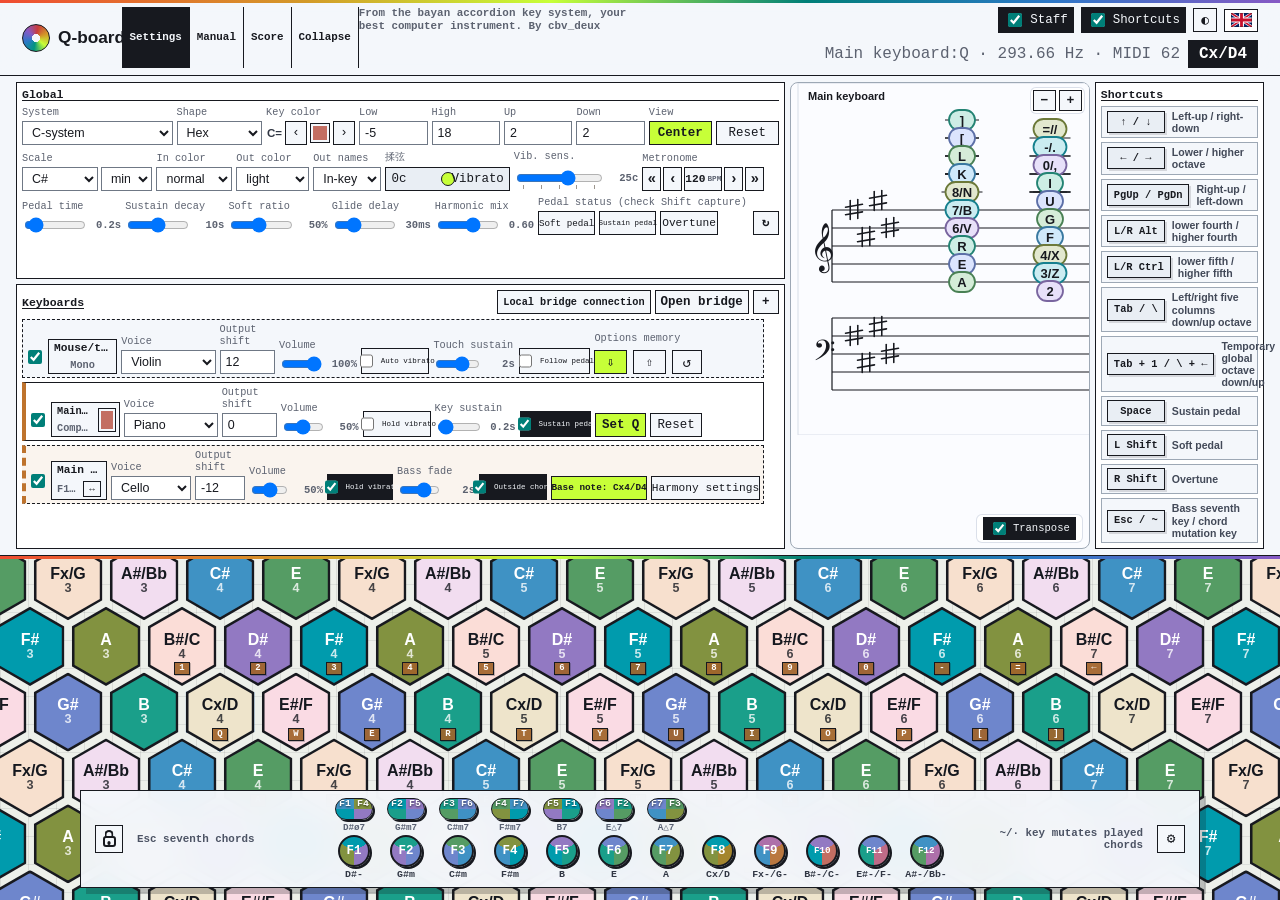
==== commit 63b759d6: "1234 12" ====
--- a/index.html
+++ b/index.html
@@ -1,9 +1,12 @@
 <!doctype html>
-<html lang="zh-CN">
+<html lang="zh-CN" data-qboard-theme="quan">
 <head>
   <meta charset="utf-8">
   <meta name="viewport" content="width=device-width, initial-scale=1">
   <title>Q-board / Q-键盘</title>
+  <script>
+    try { document.documentElement.dataset.qboardTheme = localStorage.getItem("qboard-theme") === "classic" ? "classic" : "quan"; } catch (_) {}
+  </script>
   <style>
     :root {
       color-scheme: light;
@@ -197,6 +200,14 @@
       white-space: nowrap;
     }
 
+    .theme-toggle {
+      width: 24px;
+      min-width: 24px;
+      padding: 0;
+      flex: 0 0 24px;
+      font-weight: 900;
+    }
+
     .language-picker:focus-within {
       outline: 3px solid rgba(0, 127, 120, 0.24);
       outline-offset: 2px;
@@ -1186,6 +1197,13 @@
     .toggle.is-tiny-label,
     .menu-tab.is-tiny-label {
       font-size: 0.64rem;
+    }
+
+    .command.is-fit-label,
+    .toggle.is-fit-label,
+    .menu-tab.is-fit-label {
+      padding-inline: 2px;
+      font-size: var(--qboard-fit-font-size);
     }
 
     .command:disabled {
@@ -2838,7 +2856,8 @@
       }
     }
   </style>
-  <link rel="stylesheet" href="score/qboard-score.css?v=20260826-06">
+  <link rel="stylesheet" href="score/qboard-score.css?v=20260827-16">
+  <link rel="stylesheet" href="theme/qboard-quan.css?v=20260828-01">
 </head>
 <body>
   <div class="app">
@@ -2867,6 +2886,7 @@
           <input id="showShortcuts" type="checkbox" checked aria-controls="shortcutSection">
           <span>快捷键</span>
         </label>
+        <button class="command theme-toggle" id="themeToggle" type="button" aria-pressed="true"><span aria-hidden="true">◐</span></button>
         <div class="language-picker" id="languagePicker" title="语言">
           <label class="sr-only" for="languageSelect">语言</label>
           <span class="flag-badge" id="languageFlag" data-flag="cn" aria-hidden="true"></span>
@@ -3357,6 +3377,13 @@
       return supportedLanguages.has(browserLanguage) ? browserLanguage : "zh";
     }
     let currentLanguage = initialLanguage();
+    let currentTheme = document.documentElement.dataset.qboardTheme === "classic" ? "classic" : "quan";
+    const themeNames = {
+      zh: ["主题", "原版"], en: ["Theme", "Classic"], fr: ["Thème", "Classique"], de: ["Design", "Klassisch"],
+      es: ["Tema", "Clásico"], pt: ["Tema", "Clássico"], ja: ["テーマ", "クラシック"], ar: ["السمة", "كلاسيكي"],
+      ru: ["Тема", "Классика"], it: ["Tema", "Classico"], ms: ["Tema", "Klasik"], vi: ["Giao diện", "Cổ điển"],
+      tr: ["Tema", "Klasik"], ko: ["테마", "클래식"]
+    };
     const sharpNames = ["C", "C#", "D", "D#", "E", "F", "F#", "G", "G#", "A", "A#", "B"];
     const flatNames = ["C", "Db", "D", "Eb", "E", "F", "Gb", "G", "Ab", "A", "Bb", "B"];
     const dualNames = ["C", "C#/Db", "D", "D#/Eb", "E", "F", "F#/Gb", "G", "G#/Ab", "A", "A#/Bb", "B"];
@@ -3884,6 +3911,7 @@
       languagePicker: document.querySelector("#languagePicker"),
       languageSelect: document.querySelector("#languageSelect"),
       languageFlag: document.querySelector("#languageFlag"),
+      themeToggle: document.querySelector("#themeToggle"),
       keySystem: document.querySelector("#keySystem"),
       lowCol: document.querySelector("#lowCol"),
       highCol: document.querySelector("#highCol"),
@@ -4002,6 +4030,25 @@
       return String(template).replace(/\{(\w+)\}/g, (_, name) => values[name] ?? "");
     }
 
+    function syncThemeToggle() {
+      if (!els.themeToggle) return;
+      const names = themeNames[currentLanguage] || themeNames.en;
+      const label = `${names[0]}: ${currentTheme === "quan" ? "Q/Quan" : names[1]}`;
+      els.themeToggle.title = label;
+      els.themeToggle.setAttribute("aria-label", label);
+      els.themeToggle.setAttribute("aria-pressed", String(currentTheme === "quan"));
+    }
+
+    function applyTheme(theme, persist = true) {
+      currentTheme = theme === "classic" ? "classic" : "quan";
+      document.documentElement.dataset.qboardTheme = currentTheme;
+      syncThemeToggle();
+      if (persist) {
+        try { localStorage.setItem("qboard-theme", currentTheme); } catch (_) {}
+      }
+      document.dispatchEvent(new CustomEvent("qboard:theme-change", { detail: { theme: currentTheme } }));
+    }
+
     function setText(selector, key, values) {
       const element = typeof selector === "string" ? document.querySelector(selector) : selector;
       if (element) element.textContent = tr(key, values);
@@ -4307,11 +4354,25 @@
       const isForeignLanguage = currentLanguage !== "zh";
       const controls = root.querySelectorAll?.(".command, .toggle, .menu-tab") || [];
       for (const control of controls) {
+        control.classList.remove("is-tight-label", "is-tiny-label", "is-fit-label");
+        control.style.removeProperty("--qboard-fit-font-size");
         const length = Array.from(control.textContent.trim()).length;
-        const tight = isForeignLanguage && length > 14;
-        const tiny = isForeignLanguage && length > 22;
+        const overflows = () => control.clientWidth > 0 && (
+          control.scrollWidth > control.clientWidth + 1 || control.scrollHeight > control.clientHeight + 1
+        );
+        const tight = isForeignLanguage && (length > 14 || overflows());
         control.classList.toggle("is-tight-label", tight);
+        const tiny = tight && (length > 22 || overflows());
         control.classList.toggle("is-tiny-label", tiny);
+        if (tiny && overflows()) {
+          let fittedSize = Number.parseFloat(getComputedStyle(control).fontSize) || 10;
+          control.style.setProperty("--qboard-fit-font-size", `${fittedSize}px`);
+          control.classList.add("is-fit-label");
+          for (let pass = 0; pass < 3 && overflows(); pass += 1) {
+            fittedSize = Math.max(7.5, fittedSize * Math.max(0.5, (control.clientWidth - 1) / Math.max(1, control.scrollWidth)) * 0.97);
+            control.style.setProperty("--qboard-fit-font-size", `${fittedSize}px`);
+          }
+        }
         if (tight && !control.title) control.title = control.textContent.trim();
       }
     }
@@ -4340,6 +4401,7 @@
       document.documentElement.dir = meta.dir;
       document.title = tr("appTitle");
       updateLanguagePicker();
+      syncThemeToggle();
 
       const mainProfile = mappingProfiles.find(profile => profile.id === "main");
       if (mainProfile) {
@@ -5143,13 +5205,13 @@
         exportButton.type = "button";
         exportButton.className = "command primary";
         exportButton.dataset.profileAction = "exportSettings";
-        exportButton.textContent = tr("exportAllSettings");
+        exportButton.textContent = "⇩";
         setHelp(exportButton, "command", "exportAllSettings");
         const importButton = document.createElement("button");
         importButton.type = "button";
         importButton.className = "command";
         importButton.dataset.profileAction = "importSettings";
-        importButton.textContent = tr("importAllSettings");
+        importButton.textContent = "⇧";
         setHelp(importButton, "command", "importAllSettings");
         const resetButton = document.createElement("button");
         resetButton.type = "button";
@@ -10447,6 +10509,11 @@
       renderBassDock();
       updateReadoutForCoord(`${activeProfile().short}:Q`, qAnchor.row, qAnchor.col);
       document.dispatchEvent(new CustomEvent("qboard:language-change", { detail: { language: currentLanguage } }));
+    });
+
+    els.themeToggle?.addEventListener("click", event => {
+      releaseControlFocus(event);
+      applyTheme(currentTheme === "quan" ? "classic" : "quan");
     });
 
     els.profileRows.addEventListener("click", event => {
@@ -11283,9 +11350,9 @@
     updateReadoutForCoord(`${activeProfile().short}:Q`, qAnchor.row, qAnchor.col);
   </script>
   <script src="vendor/vexflow-4.2.5.js"></script>
-  <script src="score/qboard-score-core.js?v=20260826-06"></script>
-  <script src="score/qboard-score-print.js?v=20260826-06"></script>
-  <script src="score/qboard-score.js?v=20260826-06"></script>
+  <script src="score/qboard-score-core.js?v=20260827-16"></script>
+  <script src="score/qboard-score-print.js?v=20260827-16"></script>
+  <script src="score/qboard-score.js?v=20260827-16"></script>
   <script>window.QBoardScore?.init({ host: window.QBoardScoreHost });</script>
 </body>
 </html>
--- a/theme/qboard-quan.css
+++ b/theme/qboard-quan.css
@@ -0,0 +1,772 @@
+@scope (html[data-qboard-theme="quan"]) {
+:scope {
+  --paper: #f4f7fb;
+  --paper-warm: #edf0ea;
+  --wash: #e9eef4;
+  --ink: #17191f;
+  --muted: #5c6270;
+  --line: #9da8b5;
+  --line-dark: #6f7885;
+  --panel: #ffffff;
+  --panel-2: var(--wash);
+  --accent: #007f78;
+  --teal: #007f78;
+  --acid: #c7ff38;
+  --red: #f04c32;
+  --blue: #2c78c8;
+  --violet: #8759c4;
+  --sans: Inter, "Helvetica Neue", Arial, "PingFang SC", "Microsoft YaHei", sans-serif;
+  --condensed: "Arial Narrow", "Roboto Condensed", "Helvetica Neue", Arial, sans-serif;
+  --mono: "IBM Plex Mono", "SFMono-Regular", Consolas, "Liberation Mono", monospace;
+  --bg: var(--paper);
+  --stage: var(--paper-warm);
+  font-family: var(--sans);
+}
+
+html,
+body,
+button,
+input,
+select,
+textarea {
+  font-family: var(--sans);
+}
+
+body::before {
+  content: "";
+  position: fixed;
+  z-index: 100;
+  inset: 0 0 auto;
+  height: 3px;
+  pointer-events: none;
+  background: linear-gradient(90deg, var(--red), #d39a28 24%, var(--acid) 43%, var(--teal) 63%, var(--blue) 82%, var(--violet));
+}
+
+::selection {
+  color: var(--ink);
+  background: var(--acid);
+}
+
+:is(button, input, select, textarea, [tabindex]):focus-visible {
+  outline-color: var(--blue);
+}
+
+.topbar {
+  border-bottom-color: var(--ink);
+  background: color-mix(in srgb, var(--paper) 92%, transparent);
+  box-shadow: none;
+}
+
+.brand {
+  font-family: var(--condensed);
+  font-weight: 900;
+}
+
+.mark {
+  border: 1px solid var(--ink);
+  background:
+    radial-gradient(circle, var(--paper) 0 21%, transparent 23%),
+    conic-gradient(from calc(10deg + var(--logo-rotation)), #c93c3c, #d39a28, var(--acid), #00957f, var(--blue), var(--violet), #c93c3c);
+  box-shadow: none;
+  transition: transform 0.45s cubic-bezier(.2, .8, .2, 1);
+}
+
+.brand:hover .mark {
+  transform: rotate(130deg);
+}
+
+.menu-tabs {
+  gap: 0;
+  align-self: stretch;
+  align-items: stretch;
+  border-inline-start: 1px solid var(--ink);
+}
+
+.menu-tab {
+  border: 0;
+  border-inline-end: 1px solid var(--ink);
+  border-radius: 0;
+  background: transparent;
+  color: var(--ink);
+  font-family: var(--mono);
+  transition: background 0.18s, color 0.18s;
+}
+
+.menu-tab:hover {
+  color: var(--ink);
+  background: var(--acid);
+}
+
+.menu-tab.is-active,
+.menu-tab.menu-collapse.is-active {
+  border-color: var(--ink);
+  color: var(--paper);
+  background: var(--ink);
+}
+
+.menu-tab.menu-collapse {
+  border-radius: 0;
+  background: transparent;
+}
+
+.app-tagline,
+.readout,
+.readout strong,
+.language-picker {
+  font-family: var(--mono);
+}
+
+.language-picker,
+.top-staff-toggle,
+.top-shortcuts-toggle,
+.readout strong {
+  border-color: var(--ink);
+  border-radius: 0;
+}
+
+.language-picker {
+  background: var(--panel);
+}
+
+.flag-badge {
+  border-radius: 0;
+  box-shadow: inset 0 0 0 1px rgba(23, 25, 31, 0.32);
+}
+
+.readout strong {
+  border: 1px solid var(--ink);
+  background: var(--ink);
+}
+
+.controls {
+  border-bottom-color: var(--ink);
+  background: var(--paper);
+}
+
+.control-section {
+  border-color: var(--ink);
+  border-radius: 0;
+  background: var(--panel);
+}
+
+.section-heading,
+.keyboard-section-head,
+.group-label,
+.control label,
+.shortcut-key,
+.profile-name,
+.profile-volume output,
+.bridge-panel-title,
+.bridge-panel-status,
+.manual-body summary,
+.bass-config-title,
+.bass-config-section-title {
+  font-family: var(--mono);
+}
+
+.section-heading {
+  border-bottom: 0;
+  color: var(--ink);
+  box-shadow: inset 0 -1px 0 var(--ink);
+}
+
+.shortcut-item {
+  border-color: var(--line);
+  border-radius: 0;
+  background: var(--paper);
+}
+
+.shortcut-key {
+  border-color: var(--ink);
+  border-bottom-width: 1px;
+  border-radius: 0;
+  background: var(--wash);
+  box-shadow: 2px 2px 0 color-mix(in srgb, var(--ink) 14%, transparent);
+}
+
+select,
+input[type="number"],
+input[type="text"],
+input[type="range"] {
+  border-color: var(--line-dark);
+  border-radius: 0;
+  background-color: var(--panel);
+}
+
+input[type="checkbox"] {
+  accent-color: var(--teal);
+}
+
+.command,
+.toggle,
+.color-step,
+.metro-step,
+.metro-display,
+.bridge-head-button,
+.add-hid-button,
+.pedal-mirror-toggle,
+.bridge-panel-button,
+.profile-color-button,
+.bass-key-mode-button,
+.bass-settings-button,
+.bass-touch-lock-button,
+.touch-vibrato-pan-button,
+.bass-config-reset,
+.bass-config-close,
+.options-reset-button,
+.scale-zoom {
+  border-color: var(--ink);
+  border-radius: 0;
+  background: var(--paper);
+  color: var(--ink);
+  box-shadow: none;
+  font-family: var(--mono);
+  transition: transform 0.18s, box-shadow 0.18s, background 0.18s, color 0.18s;
+}
+
+:is(.command, .toggle, .color-step, .metro-step, .metro-display, .bridge-head-button, .add-hid-button, .pedal-mirror-toggle, .bridge-panel-button, .bass-key-mode-button, .bass-settings-button, .bass-touch-lock-button, .touch-vibrato-pan-button, .bass-config-reset, .bass-config-close, .options-reset-button, .scale-zoom):hover:not(:disabled) {
+  border-color: var(--ink);
+  color: var(--ink);
+  background: var(--acid);
+  box-shadow: 2px 2px 0 var(--ink);
+  transform: translate(-1px, -1px);
+}
+
+.command.primary {
+  border-color: var(--ink);
+  background: var(--acid);
+  color: var(--ink);
+  font-weight: 800;
+}
+
+.toggle:has(input:checked),
+.metro-display.is-active,
+.pedal-toggle.is-active,
+.bass-settings-button.is-open,
+.bass-touch-lock-button.is-active {
+  border-color: var(--ink);
+  background: var(--ink);
+  color: var(--paper);
+}
+
+.color-swatch,
+.profile-color-button {
+  border-color: var(--ink);
+  border-radius: 0;
+  box-shadow: inset 0 0 0 2px var(--paper);
+}
+
+.profile-color-button {
+  background: hsl(var(--profile-hue) 62% 46%);
+}
+
+@supports (color: oklch(60% 0.1 30)) {
+  .profile-color-button {
+    background: oklch(63% 0.11 var(--profile-hue));
+  }
+}
+
+.vibrato-pad {
+  border-color: var(--ink);
+  border-radius: 0;
+  background: var(--wash);
+  font-family: var(--mono);
+}
+
+.vibrato-pad::after {
+  border: 1px solid var(--ink);
+  background: var(--acid);
+  box-shadow: none;
+}
+
+#harmonicPedalToggle {
+  padding-inline: 2px;
+}
+
+.keyboard-section,
+.keyboard-layout {
+  background: var(--panel);
+}
+
+.bridge-panel,
+.profile-row,
+.profile-action-dialog,
+.bridge-directory-dialog {
+  border-color: var(--ink);
+  border-radius: 0;
+  background: var(--panel);
+}
+
+.bridge-panel,
+.profile-action-dialog,
+.bridge-directory-dialog {
+  box-shadow: 5px 5px 0 color-mix(in srgb, var(--ink) 20%, transparent);
+}
+
+.profile-row[data-profile-color] {
+  border-inline-start: 4px solid hsl(var(--profile-hue) 62% 46%);
+}
+
+.profile-row.is-pointer {
+  border-style: dashed;
+  background: var(--paper);
+}
+
+.profile-row.is-bass,
+.profile-row.is-external-bass {
+  border-style: dashed;
+  background: color-mix(in srgb, hsl(var(--profile-hue) 62% 46%) 8%, var(--panel));
+}
+
+.profile-name,
+.profile-static-name {
+  border-radius: 0;
+}
+
+.manual-body details {
+  border-bottom-color: var(--ink);
+}
+
+.stage-wrap {
+  background:
+    linear-gradient(90deg, color-mix(in srgb, var(--ink) 9%, transparent) 1px, transparent 1px),
+    linear-gradient(180deg, color-mix(in srgb, var(--ink) 8%, transparent) 1px, transparent 1px),
+    var(--paper-warm);
+  background-size: 28px 28px;
+  box-shadow: inset 0 1px 0 var(--ink);
+}
+
+.stage-wrap::before {
+  content: "";
+  position: absolute;
+  z-index: 31;
+  inset: 0 0 auto;
+  height: 3px;
+  pointer-events: none;
+  background: linear-gradient(90deg, var(--red), #d39a28 24%, var(--acid) 43%, var(--teal) 63%, var(--blue) 82%, var(--violet));
+}
+
+.keyboard-scroll {
+  scrollbar-color: var(--ink) var(--wash);
+}
+
+.row-label {
+  color: var(--muted);
+  font-family: var(--mono);
+  opacity: 1;
+}
+
+.keyboard .key {
+  --key-stroke: var(--ink);
+  font-family: var(--sans);
+  filter: none;
+}
+
+.keyboard .key::before {
+  background: var(--ink);
+  transition: filter 0.18s;
+}
+
+.keyboard .key:hover {
+  transform: translate(-2px, -2px);
+  filter: none;
+}
+
+.keyboard .key:hover::before {
+  filter: drop-shadow(3px 3px 0 var(--ink));
+}
+
+.keyboard .key.is-active {
+  --key-stroke: var(--ink);
+  transform: translate(2px, 2px) scale(0.97);
+  filter: brightness(0.88);
+}
+
+.keyboard .key.is-active::before {
+  filter: none;
+}
+
+.keyboard .key.is-selected {
+  --key-outline: var(--acid);
+}
+
+.keyboard .key.is-q-anchor {
+  --key-outline: var(--blue);
+}
+
+.note {
+  font-family: var(--condensed);
+  font-weight: 900;
+  text-shadow: none;
+}
+
+.octave,
+.key-map {
+  font-family: var(--mono);
+}
+
+.key-map,
+.key-map.is-bass-reserved,
+.key-map.is-edge-octave-trigger {
+  border-color: var(--ink);
+  border-radius: 0;
+  box-shadow: 1px 1px 0 color-mix(in srgb, var(--ink) 24%, transparent);
+}
+
+.key-map.is-edge-octave-trigger {
+  background: var(--acid);
+  color: var(--ink);
+}
+
+.bass-dock {
+  border-color: var(--ink);
+  border-radius: 0;
+  background: color-mix(in srgb, var(--paper) 96%, transparent);
+  box-shadow: 6px 6px 0 color-mix(in srgb, var(--ink) 24%, transparent);
+  backdrop-filter: blur(14px);
+}
+
+.bass-source-frame {
+  border: 1px solid var(--ink);
+  border-radius: 0;
+  background: color-mix(in srgb, hsl(var(--profile-hue) 62% 46%) 10%, var(--panel));
+  box-shadow: inset 5px 0 0 hsl(var(--profile-hue) 62% 46%);
+}
+
+html[dir="rtl"] .bass-source-frame {
+  box-shadow: inset -5px 0 0 hsl(var(--profile-hue) 62% 46%);
+}
+
+.bass-source-label {
+  background: var(--paper);
+  color: var(--ink);
+  font-family: var(--mono);
+}
+
+.bass-dock-hint,
+.bass-chord-name,
+.bass-seventh-name,
+.bass-button,
+.bass-seventh-button {
+  font-family: var(--mono);
+}
+
+.bass-button,
+.bass-seventh-button {
+  border-color: var(--ink);
+  box-shadow: 2px 2px 0 var(--ink);
+  text-shadow: none;
+  transition: transform 0.12s, box-shadow 0.12s, filter 0.12s;
+}
+
+.bass-button:hover,
+.bass-seventh-button:hover {
+  transform: translate(-1px, -1px);
+  box-shadow: 3px 3px 0 var(--ink);
+}
+
+.bass-button.is-active,
+.bass-seventh-button.is-active {
+  box-shadow: none;
+}
+
+.bass-config-popover {
+  border-color: var(--ink);
+  border-radius: 0;
+  background: var(--paper);
+  box-shadow: 7px 7px 0 color-mix(in srgb, var(--ink) 26%, transparent);
+  backdrop-filter: none;
+}
+
+.bass-config-head {
+  border-bottom-color: var(--ink);
+  background: var(--wash);
+}
+
+.bass-config-card {
+  border-color: var(--ink);
+  border-radius: 0;
+  background: var(--panel);
+}
+
+.bass-config-field select {
+  border-color: var(--line-dark);
+  border-radius: 0;
+  background: var(--panel);
+}
+
+/* Score editor: the same paper, grid, and command language. */
+.qscore-workspace {
+  border-bottom-color: var(--ink);
+  background: var(--wash);
+  color: var(--ink);
+  font-family: var(--sans);
+}
+
+.qscore-height-divider {
+  border-color: var(--ink);
+  background: var(--acid);
+}
+
+.qscore-menubar,
+.qscore-palette,
+.qscore-statusbar,
+.qscore-transport {
+  border-color: var(--ink);
+  background: var(--paper);
+}
+
+.qscore-palette {
+  background: var(--wash);
+}
+
+.qscore-toolbar-group {
+  border-inline-end-color: var(--ink);
+}
+
+.qscore-icon,
+.qscore-command,
+.qscore-segment,
+.qscore-part-action,
+.qscore-duration-button {
+  border-color: var(--ink);
+  border-radius: 0;
+  background: var(--paper);
+  color: var(--ink);
+  box-shadow: none;
+  font-family: var(--mono);
+  transition: transform 0.18s, box-shadow 0.18s, background 0.18s, color 0.18s;
+}
+
+.qscore-duration-button,
+.qscore-rest-button {
+  font-family: "Bravura", "Noto Music", "Segoe UI Symbol", serif;
+}
+
+:is(.qscore-icon, .qscore-command, .qscore-part-action, .qscore-duration-button):hover:not(:disabled) {
+  border-color: var(--ink);
+  outline: 0;
+  color: var(--ink);
+  background: var(--acid);
+  box-shadow: 2px 2px 0 var(--ink);
+  transform: translate(-1px, -1px);
+}
+
+.qscore-command > .qscore-icon {
+  border: 0;
+  background: transparent;
+  box-shadow: none;
+  transform: none;
+  font-family: inherit;
+}
+
+.qscore-icon.is-active,
+.qscore-command.is-active,
+.qscore-segment.is-active,
+.qscore-duration-button.is-active,
+.qscore-part-action.is-active {
+  border-color: var(--ink);
+  background: var(--ink);
+  color: var(--paper);
+}
+
+.qscore-record.is-active,
+.qscore-record.is-recording {
+  border-color: var(--ink);
+  background: var(--red);
+}
+
+.qscore-field,
+.qscore-palette-label,
+.qscore-panel-head,
+.qscore-part-select,
+.qscore-part-copy,
+.qscore-position-readout,
+.qscore-current-duration,
+.qscore-measure-card,
+.qscore-inspector-section h3,
+.qscore-dialog-head,
+.qscore-dialog-actions {
+  font-family: var(--mono);
+}
+
+.qscore-field input,
+.qscore-field select,
+.qscore-inspector input,
+.qscore-inspector select,
+.qscore-inspector textarea,
+.qscore-part-select,
+.qscore-dialog-body input,
+.qscore-dialog-body select {
+  border-color: var(--line-dark);
+  border-radius: 0;
+  background: var(--panel);
+}
+
+.qscore-sidebar,
+.qscore-inspector {
+  background: var(--paper);
+}
+
+.qscore-sidebar,
+.qscore-inspector,
+.qscore-panel-head,
+.qscore-part-track-spacer,
+.qscore-part,
+.qscore-measure-strip,
+.qscore-measure-card,
+.qscore-transport,
+.qscore-inspector-section {
+  border-color: var(--ink);
+}
+
+.qscore-panel-head {
+  background: color-mix(in srgb, var(--paper) 94%, transparent);
+}
+
+.qscore-part-track-spacer,
+.qscore-measure-strip {
+  background: var(--wash);
+  box-shadow: none;
+}
+
+.qscore-part {
+  background: var(--panel);
+}
+
+.qscore-part.is-active {
+  background: color-mix(in srgb, var(--acid) 35%, var(--panel));
+  box-shadow: inset 4px 0 0 var(--teal);
+}
+
+.qscore-part.is-drop-before {
+  box-shadow: inset 0 3px 0 var(--acid);
+}
+
+.qscore-part.is-drop-after {
+  box-shadow: inset 0 -3px 0 var(--acid);
+}
+
+.qscore-part-color,
+.qscore-part-drag,
+.qscore-clipboard-item {
+  border-radius: 0;
+}
+
+.qscore-viewport {
+  background: var(--wash);
+  scrollbar-color: var(--ink) var(--wash);
+}
+
+.qscore-page {
+  background: var(--panel);
+}
+
+.qscore-measure-card {
+  background: var(--paper);
+  color: var(--ink);
+}
+
+.qscore-measure-card:hover,
+.qscore-measure-card:focus-visible {
+  background: color-mix(in srgb, var(--acid) 36%, var(--paper));
+  outline-color: var(--blue);
+}
+
+.qscore-measure-card.is-active {
+  border-bottom-color: var(--teal);
+  background: color-mix(in srgb, var(--acid) 24%, var(--paper));
+}
+
+.qscore-measure-card.is-range-selected {
+  background: color-mix(in srgb, var(--acid) 44%, var(--paper));
+  box-shadow: inset 0 0 0 2px var(--ink);
+}
+
+.qscore-current-duration {
+  border-color: var(--ink);
+  border-radius: 0;
+  background: var(--ink);
+}
+
+.qscore-transport > [data-score-action="play"],
+.qscore-transport > [data-score-action="stop"],
+.qscore-transport > [data-score-action="record"] {
+  border: 1px solid var(--ink);
+  border-radius: 0;
+  background: var(--paper);
+  box-shadow: none;
+}
+
+.qscore-transport > [data-score-action="play"]:hover,
+.qscore-transport > [data-score-action="stop"]:hover {
+  color: var(--ink);
+  background: var(--acid);
+}
+
+.qscore-timeline-track {
+  border-color: var(--ink);
+  border-radius: 0;
+  background: var(--wash);
+}
+
+.qscore-timeline-window {
+  border-color: var(--teal);
+  border-radius: 0;
+  background: color-mix(in srgb, var(--acid) 22%, transparent);
+}
+
+.qscore-timeline-window > [data-score-timeline-resize] {
+  border-color: var(--ink);
+  background: var(--acid);
+}
+
+.qscore-selection-layer rect,
+.qscore-segment {
+  fill: color-mix(in srgb, var(--acid) 24%, transparent);
+  stroke: var(--teal);
+  border-color: var(--teal);
+  background: color-mix(in srgb, var(--acid) 24%, transparent);
+}
+
+.qscore-dialog {
+  border-color: var(--ink);
+  border-radius: 0;
+  background: var(--panel);
+  box-shadow: 7px 7px 0 color-mix(in srgb, var(--ink) 28%, transparent);
+}
+
+.qscore-dialog-head,
+.qscore-dialog-actions {
+  border-color: var(--ink);
+  background: var(--wash);
+}
+
+.qscore-clipboard-item {
+  border-color: var(--line-dark);
+  background: var(--panel);
+}
+
+.qscore-clipboard-item.is-selected {
+  border-color: var(--ink);
+  background: var(--acid);
+  color: var(--ink);
+}
+
+.qscore-toast {
+  border: 1px solid var(--ink);
+  border-radius: 0;
+  background: var(--ink);
+  box-shadow: 4px 4px 0 color-mix(in srgb, var(--ink) 24%, transparent);
+  font-family: var(--mono);
+}
+
+@media (prefers-reduced-motion: reduce) {
+  *,
+  *::before,
+  *::after {
+    transition-duration: 0.01ms !important;
+    animation-duration: 0.01ms !important;
+  }
+}
+}
